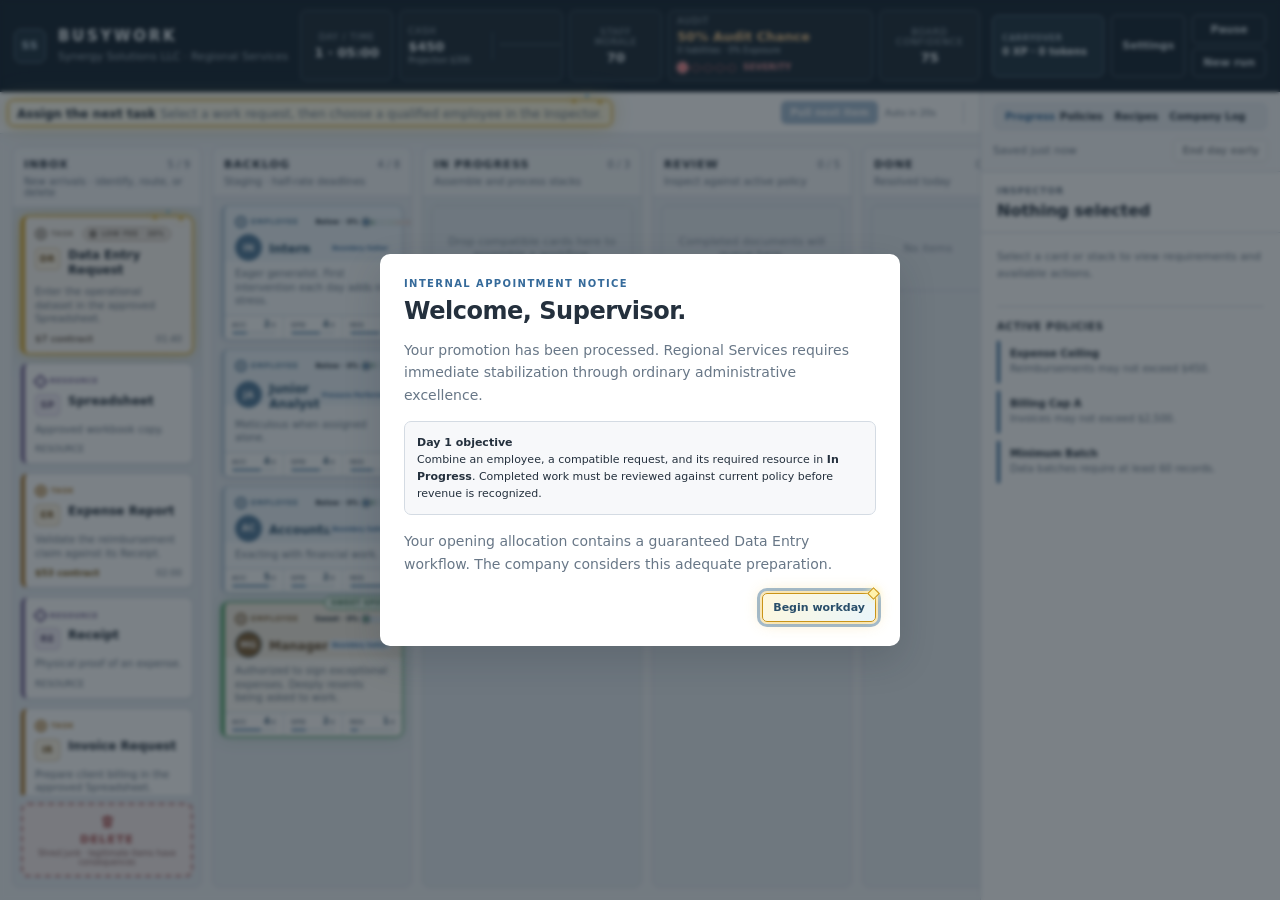
==== index.html @ 11a3b59a "Refine progression UI and runtime interactions" ====
<!doctype html>
<html lang="en">
<head>
  <meta charset="utf-8">
  <meta name="viewport" content="width=device-width, initial-scale=1">
  <meta name="theme-color" content="#eef1f4">
  <link rel="icon" href="data:,">
  <title>BUSYWORK — Operations Board</title>
  <!-- BUSYWORK schema v2 · distractions and progression · open directly, run BusyworkTests.runAll() -->
  <style>
    /* 01 TOKENS AND RESET */
    :root {
      --bg: #eef1f4;
      --surface: #ffffff;
      --surface-subtle: #f7f8fa;
      --surface-strong: #e8edf2;
      --border: #d4dbe3;
      --border-strong: #b8c3ce;
      --text: #24303d;
      --muted: #687787;
      --faint: #8996a3;
      --accent: #356a9a;
      --accent-soft: #e8f0f7;
      --success: #3f7d5a;
      --success-soft: #e9f3ed;
      --warning: #9b671f;
      --warning-soft: #faf1e2;
      --danger: #a94747;
      --danger-soft: #f8eaea;
      --purple: #735b8f;
      --shadow: 0 2px 10px rgb(25 39 52 / 8%);
      --shadow-raised: 0 14px 36px rgb(25 39 52 / 18%);
      --radius: 8px;
      --radius-sm: 5px;
      --header-h: 92px;
      color-scheme: light;
      font-family: Inter, ui-sans-serif, system-ui, -apple-system, BlinkMacSystemFont, "Segoe UI", sans-serif;
    }
    * { box-sizing: border-box; }
    html, body { height: 100%; }
    body { margin: 0; background: var(--bg); color: var(--text); font-size: 14px; overflow: hidden; }
    button, select { font: inherit; }
    button { color: inherit; }
    button:focus-visible, [tabindex]:focus-visible { outline: 3px solid color-mix(in srgb, var(--accent) 45%, transparent); outline-offset: 2px; }
    .sr-only { position: absolute; width: 1px; height: 1px; margin: -1px; overflow: hidden; clip: rect(0 0 0 0); white-space: nowrap; }

    /* 02 LAYOUT */
    .app { height: 100%; display: grid; grid-template-rows: auto 1fr; }
    .topbar { min-height: var(--header-h); background: #182633; color: #edf3f7; display: grid; grid-template-columns: minmax(170px, 1fr) minmax(610px, 680px) auto; align-items: center; gap: 12px; padding: 7px 14px; border-bottom: 1px solid #0d1922; }
    .brand { display: flex; align-items: center; gap: 12px; min-width: 0; }
    .brand-mark { width: 34px; height: 34px; border: 1px solid #587083; border-radius: 7px; display: grid; place-items: center; font-size: 11px; font-weight: 800; letter-spacing: .08em; color: #bcd1e1; background: #223543; }
    .brand h1 { font-size: 15px; letter-spacing: .18em; margin: 0; line-height: 1; }
    .brand p { margin: 6px 0 0; color: #9fb0bd; font-size: 11px; white-space: nowrap; overflow: hidden; text-overflow: ellipsis; }
    .meters { width: 100%; display: grid; grid-template-columns: .78fr 1.38fr .78fr 1.72fr .85fr; align-items: stretch; gap: 6px; }
    .meter { position: relative; min-width: 0; min-height: 62px; box-sizing: border-box; display: flex; flex-direction: column; justify-content: center; padding: 5px 8px; border: 1px solid #405361; border-radius: 6px; background: rgb(255 255 255 / 3%); }
    .meter:nth-child(1), .meter:nth-child(3), .meter:nth-child(5) { align-items: center; text-align: center; }
    .meter.cash-meter { display: grid; grid-template-columns: minmax(0,1fr) 62px; gap: 7px; align-items: center; }
    .meter.audit-meter { align-items: stretch; text-align: left; }
    .meter-label { display: block; color: #9fb0bd; font-size: 9px; letter-spacing: .09em; text-transform: uppercase; }
    .meter-value { display: block; margin-top: 3px; font-size: 13px; font-weight: 700; font-variant-numeric: tabular-nums; }
    .meter-value.risk { color: #f0c58c; }
    .meter-detail { display: block; margin-top: 2px; color: #b8c7d2; font-size: 8px; white-space: nowrap; }
    .cash-meter svg { width: 62px; height: 25px; }
    .cash-meter svg path { fill: none; vector-effect: non-scaling-stroke; }
    .cash-meter svg .prior { stroke: #718695; stroke-width: 1; stroke-dasharray: 3 2; }
    .cash-meter svg .projected { stroke: #74b493; stroke-width: 1.75; }
    .cash-graph-button { border: 0; border-left: 1px solid #405361; background: transparent; padding: 0 0 0 7px; color: inherit; cursor: pointer; }
    .audit-rail { display: flex; align-items: center; gap: 7px; margin-top: 5px; }
    .audit-rail-pips { position: relative; display: inline-flex; align-items: center; gap: 4px; padding: 2px 0; }
    .audit-rail-pips::before { content: ""; position: absolute; left: 4px; right: 4px; top: 50%; height: 1px; background: #7e4147; transform: translateY(-50%); }
    .audit-rail-label { color: var(--danger); font-size: 8px; font-weight: 750; letter-spacing: .08em; line-height: 1; text-transform: uppercase; white-space: nowrap; }
    .topbar .audit-rail-label { color: #ed989d; }
    .audit-pip { position: relative; z-index: 1; width: 8px; height: 8px; border: 1px solid #a36369; border-radius: 50%; background: var(--surface); }
    .topbar .audit-pip { background: #182633; }
    .audit-pip.reached { background: #a9474f; border-color: #df737a; }
    .audit-pip.current { width: 11px; height: 11px; background: #ed858b; border-color: #ffc0c3; box-shadow: 0 0 0 2px rgb(237 133 139 / 20%); }
    .audit-pip::after { content: attr(data-tip); display: none; position: absolute; z-index: 50; left: 50%; top: calc(100% + 8px); width: max-content; max-width: 250px; transform: translateX(-50%); padding: 6px 8px; border-radius: 5px; background: #101b24; color: #edf3f7; font-size: 9px; line-height: 1.35; box-shadow: var(--shadow-raised); }
    .audit-pip:hover::after, .audit-pip:focus-visible::after { display: block; }
    .header-actions { display: flex; align-items: stretch; gap: 7px; }
    .header-action-stack { display: grid; gap: 4px; }
    .header-action-stack .btn { width: 100%; }
    .carryover-wallet { min-width: 112px; display: grid; align-content: center; gap: 3px; border: 1px solid #536b7d; border-radius: 6px; background: #223543; padding: 6px 9px; color: #edf3f7; text-align: left; cursor: pointer; }
    .carryover-wallet:hover { border-color: #8db3ce; background: #294153; }
    .carryover-wallet small { color: #9fb0bd; font-size: 8px; font-weight: 800; letter-spacing: .09em; text-transform: uppercase; }
    .carryover-wallet strong { font-size: 10px; font-variant-numeric: tabular-nums; white-space: nowrap; }
    .workspace { min-height: 0; display: grid; grid-template-columns: minmax(0, 1fr) 300px; }
    .board-wrap { min-width: 0; min-height: 0; display: grid; grid-template-rows: auto 1fr; }
    .noticebar { min-height: 40px; padding: 9px 16px; display: flex; align-items: center; justify-content: space-between; gap: 15px; border-bottom: 1px solid var(--border); background: var(--surface); }
    .notice-copy { position: relative; min-width: 0; border: 1px solid transparent; border-radius: 6px; padding: 4px 8px; margin: -4px -8px; }
    .notice-copy.first-workflow-cue { background: linear-gradient(135deg,#fffdf1,#fff8dc); }
    .noticebar strong { font-size: 12px; }
    .noticebar span { color: var(--muted); font-size: 12px; }
    .notice-actions { display: flex; align-items: center; gap: 12px; }
    .arrival-control { display: flex; align-items: center; gap: 7px; padding-right: 12px; border-right: 1px solid var(--border); }
    .arrival-control .btn { white-space: nowrap; }
    .arrival-control span { min-width: 66px; font-size: 9px; font-variant-numeric: tabular-nums; }
    .board { min-height: 0; display: grid; grid-template-columns: minmax(190px,1.05fr) minmax(200px,1.1fr) minmax(220px,1.22fr) minmax(200px,1.1fr) minmax(132px,.56fr); gap: 10px; padding: 12px; overflow-x: auto; overflow-y: hidden; }
    .column { min-width: 180px; min-height: 0; background: #e5eaf0; border: 1px solid var(--border); border-radius: var(--radius); display: grid; grid-template-rows: auto 1fr; overflow: hidden; }
    .column.active-col { background: #e2e9ef; }
    .column-done { min-width: 132px; }
    .column-done .card { padding: 7px; border-left-width: 3px; }
    .column-done .card-desc, .column-done .card-kind-label, .column-done .card-meta { display: none; }
    .column-done .card-top { gap: 5px; }
    .column-done .card-code { width: 22px; height: 22px; font-size: 8px; }
    .column.needs-attention { border-color: #c48a32; box-shadow: inset 0 0 0 1px #c48a32, 0 0 0 3px rgb(196 138 50 / 10%); }
    .column.needs-attention .column-head { background: #fff7e9; }
    .attention-label { display: inline-block; margin-top: 6px; color: var(--warning); font-size: 8px; font-weight: 800; letter-spacing: .08em; text-transform: uppercase; }
    .column-head { padding: 11px 11px 9px; border-bottom: 1px solid var(--border); background: rgb(255 255 255 / 55%); position: sticky; top: 0; z-index: 2; }
    .column-title { display: flex; justify-content: space-between; align-items: baseline; }
    .column-title h2 { font-size: 11px; letter-spacing: .1em; text-transform: uppercase; margin: 0; }
    .count { color: var(--muted); font-size: 10px; font-variant-numeric: tabular-nums; }
    .column-sub { margin-top: 5px; color: var(--muted); font-size: 10px; }
    .column-body { min-height: 0; padding: 8px; overflow-y: auto; scrollbar-width: thin; position: relative; }
    .column-body.drop-valid { background: color-mix(in srgb, var(--accent-soft) 75%, transparent); box-shadow: inset 0 0 0 2px var(--accent); }
    .column-body.drop-invalid { background: color-mix(in srgb, var(--danger-soft) 75%, transparent); box-shadow: inset 0 0 0 2px var(--danger); }
    .column-body:is(.drop-valid,.drop-invalid)::after { content: attr(data-drop-hint); position: sticky; z-index: 20; bottom: 4px; display: block; margin: 4px; padding: 6px 8px; border-radius: 5px; background: #182633; color: #edf3f7; font-size: 9px; text-align: center; pointer-events: none; }
    .column-body.drop-invalid::after { background: #7d2831; }
    .empty { min-height: 86px; border: 1px dashed #bdc7d1; border-radius: 6px; display: grid; place-items: center; text-align: center; color: var(--faint); font-size: 11px; padding: 12px; }
    .inspector { min-height: 0; border-left: 1px solid var(--border); background: var(--surface); display: grid; grid-template-rows: auto auto 1fr; }
    .inspector-tools { padding: 10px 12px 9px; border-bottom: 1px solid var(--border); background: var(--surface-subtle); display: grid; gap: 8px; }
    .inspector-nav, .inspector-actions { display: flex; align-items: center; gap: 5px; }
    .inspector-nav { display: grid; grid-template-columns: repeat(5,minmax(0,1fr)); padding: 3px; border-radius: 7px; background: var(--surface-strong); }
    .inspector-nav .btn { min-width: 0; padding-inline: 2px; border-color: transparent; background: transparent; box-shadow: none; font-size: 9px; white-space: nowrap; }
    .inspector-nav .btn.is-active { background: var(--surface); border-color: var(--border); color: var(--accent); }
    .inspector-actions { justify-content: space-between; }
    .inspector-head { padding: 14px 16px 12px; border-bottom: 1px solid var(--border); }
    .eyebrow { color: var(--muted); font-size: 9px; letter-spacing: .12em; text-transform: uppercase; font-weight: 700; }
    .inspector-head h2 { font-size: 16px; margin: 5px 0 0; }
    .inspector-body { padding: 15px 16px 30px; overflow-y: auto; }
    .save-state { color: var(--muted); font-size: 11px; }

    /* 03 COMPONENTS */
    .btn { border: 1px solid var(--border-strong); border-radius: var(--radius-sm); background: var(--surface); padding: 7px 10px; font-size: 11px; font-weight: 650; cursor: pointer; box-shadow: 0 1px 1px rgb(25 39 52 / 4%); }
    .btn:hover { border-color: #8da0b0; background: var(--surface-subtle); }
    .btn.primary { background: var(--accent); border-color: var(--accent); color: white; }
    .btn.primary:hover { background: #2d5d88; }
    .btn.danger { color: var(--danger); }
    .btn.ghost { background: transparent; color: #d5e0e8; border-color: #4c6070; }
    .btn.small { padding: 5px 8px; font-size: 10px; }
    .btn:disabled { opacity: .45; cursor: not-allowed; }
    .stack { position: relative; margin-bottom: 9px; padding-bottom: calc(var(--depth, 0) * 4px); }
    .stack::before, .stack::after { content: ""; display: none; position: absolute; inset: 4px 3px 0; border-radius: 7px; background: #f8fafb; border: 1px solid var(--border); }
    .stack.has-depth::before { display: block; transform: translateY(4px); }
    .stack.has-depth::after { display: block; transform: translateY(8px); z-index: -1; }
    .stack.folder-pile { margin-bottom: 9px; padding-bottom: 8px; }
    .stack.folder-pile::before, .stack.folder-pile::after { display: block; inset: 5px 4px 3px; border-width: 1px 1px 3px; box-shadow: 0 3px 7px rgb(25 39 52 / 9%); }
    .stack.folder-pile::before { transform: translate(2px,4px); }
    .stack.folder-pile::after { transform: translate(4px,8px); }
    .folder-pile > .card { min-height: 0; border-bottom-width: 3px; padding: 7px 9px 6px; box-shadow: 0 5px 12px rgb(25 39 52 / 16%), 0 1px 2px rgb(25 39 52 / 18%); }
    .folder-pile > .card:hover { box-shadow: 0 7px 15px rgb(25 39 52 / 19%), 0 2px 3px rgb(25 39 52 / 18%); }
    .folder-pile > .card .card-kind-label { margin-bottom: 4px; font-size: 7px; }
    .folder-pile > .card .card-top { min-height: 24px; }
    .folder-pile > .card .card-code { width: 23px; height: 23px; font-size: 7px; }
    .folder-pile > .card .card-title { font-size: 11px; white-space: nowrap; overflow: hidden; text-overflow: ellipsis; }
    .folder-pile > .card .card-desc, .folder-pile.pile-resource > .card .card-meta { display: none; }
    .folder-pile.pile-task > .card .card-meta { margin-top: 5px; padding-top: 4px; font-size: 8px; }
    .folder-pile .stack-pips { position: static; z-index: 4; flex: 0 0 auto; display: flex; flex-wrap: nowrap; justify-content: flex-end; gap: 0; margin: 0 0 0 auto; padding: 0; border: 0; pointer-events: none; }
    .folder-pile .stack-pip { grid-template-columns: 1fr; width: 22px; height: 21px; border-top-width: 2px; border-radius: 5px; padding: 3px 3px 2px; box-shadow: 0 3px 6px rgb(25 39 52 / 17%); font-size: 6px; pointer-events: auto; }
    .folder-pile .stack-pip + .stack-pip { margin-left: -7px; }
    .folder-pile .stack-pip:hover, .folder-pile .stack-pip:focus-visible { transform: translateY(-3px); }
    .folder-pile .stack-pip-type { display: none; }
    .folder-pile .stack-pip-timer { height: 1px; }
    .folder-pile .stack-pip-status { right: -4px; top: -6px; font-size: 6px; line-height: 9px; }
    .stack-pips { display: flex; flex-wrap: wrap; gap: 6px; margin-top: 8px; padding-top: 8px; border-top: 1px solid var(--border); }
    .stack-pip { --pip-accent: var(--border-strong); position: relative; display: grid; grid-template-columns: 11px 1fr; align-items: center; gap: 4px; width: 51px; height: 30px; overflow: visible; border: 1px solid var(--border); border-top: 3px solid var(--pip-accent); border-radius: 5px; background: linear-gradient(180deg,color-mix(in srgb,var(--pip-accent) 8%,white) 0 9px,var(--surface) 9px 100%); color: var(--text); padding: 5px 5px 3px; box-shadow: 0 2px 4px rgb(25 39 52 / 13%); font-size: 8px; font-weight: 850; cursor: grab; touch-action: none; transition: transform .12s ease, box-shadow .12s ease; }
    .stack-pip:hover, .stack-pip:focus-visible { z-index: 4; transform: translateY(-2px); box-shadow: 0 5px 9px rgb(25 39 52 / 18%); }
    .stack-pip-type { width: 8px; height: 8px; border: 1.5px solid var(--pip-accent); border-radius: 2px; background: color-mix(in srgb, var(--pip-accent) 14%, white); }
    .stack-pip-code { min-width: 0; overflow: hidden; text-align: center; text-overflow: clip; white-space: nowrap; letter-spacing: .06em; }
    .stack-pip.kind-task { --pip-accent: #ac792e; border-color: #d5c09e; background: #fffdf8; color: #73511f; }
    .stack-pip.kind-task .stack-pip-type { border-radius: 50%; }
    .stack-pip.kind-resource { --pip-accent: #7b6a98; border-color: #c8bdd6; background: #fbf9fd; color: #594b70; }
    .stack-pip.kind-resource .stack-pip-type { transform: rotate(45deg); }
    .stack-pip.kind-document { --pip-accent: #4b8361; border-color: #b6d0c0; background: #f6fbf8; color: #356348; }
    .stack-pip.kind-document .stack-pip-type { border-radius: 0; }
    .stack-pip.kind-employee { --pip-accent: #547c9c; grid-template-columns: 1fr; border-color: #b8cad9; background: linear-gradient(to bottom, #eaf2f8 0 48%, #f8fbfd 48% 100%); color: #294e6a; }
    .stack-pip.kind-employee .stack-pip-type { display: none; }
    .stack-pip.kind-employee .stack-pip-code { display: grid; place-items: center; justify-self: center; width: 17px; height: 17px; border-radius: 50%; background: #547c9c; color: white; font-size: 6px; letter-spacing: 0; }
    .stack-pip.kind-employee.role-manager { --pip-accent: #806138; border-color: #cdbd9e; background: linear-gradient(to bottom, #f2ebdf 0 48%, #fcfaf5 48% 100%); color: #624a2d; }
    .stack-pip.kind-employee.role-manager .stack-pip-code { background: #806138; }
    .stack-pip.is-junk { color: var(--danger); border-style: dashed; box-shadow: inset 3px 0 0 rgb(205 61 79 / 35%), inset -3px 0 0 rgb(46 125 174 / 35%); }
    .stack-pip.is-juiced { --pip-accent: #6e4aa5; border-color: #aa8dce; background: linear-gradient(135deg,#fff 0%,#f2eaff 58%,#edf8ff 100%); }
    .stack-pip-status { position: absolute; z-index: 2; right: -5px; top: -7px; min-width: 11px; border: 1px solid #d1a646; border-radius: 999px; background: #fff8d9; color: #8a5b00; padding: 0 2px; font-size: 8px; line-height: 11px; text-align: center; }
    .stack-pip.is-windfall { box-shadow: 0 0 0 1px rgb(215 162 58 / 30%), 0 2px 5px rgb(151 99 10 / 18%); }
    .stack-pip.is-premium { box-shadow: inset 0 2px 0 #d7a23a, 0 1px 2px rgb(25 39 52 / 10%); }
    .stack-pip.is-low { opacity: .58; }
    .stack-pip.is-urgent { border-color: var(--danger); box-shadow: 0 0 0 2px rgb(169 47 55 / 12%); }
    .stack-pip.is-warn { border-color: var(--warning); }
    .stack-pip.is-stressed { background: color-mix(in srgb, var(--danger) 12%, var(--surface)); }
    .stack-pip-timer { position: absolute; left: 2px; bottom: 1px; width: calc((100% - 4px) * var(--pip-timer, 1)); height: 2px; border-radius: 2px; background: var(--pip-accent); pointer-events: none; }
    .stack-pip.is-warn .stack-pip-timer { background: var(--warning); }
    .stack-pip.is-urgent .stack-pip-timer { background: var(--danger); }
    .stack-pip::after { content: attr(data-tip); display: none; position: absolute; z-index: 30; left: 50%; bottom: calc(100% + 6px); width: max-content; max-width: 150px; transform: translateX(-50%); padding: 5px 7px; border-radius: 4px; background: #182633; color: #edf3f7; font-size: 8px; font-weight: 600; line-height: 1.25; pointer-events: none; box-shadow: var(--shadow); }
    .stack-pip:hover::after, .stack-pip:focus-visible::after { display: block; }
    .card { position: relative; z-index: 1; background: var(--surface); border: 1px solid var(--border); border-left: 4px solid var(--kind-color, var(--accent)); border-radius: 7px; box-shadow: 0 1px 3px rgb(25 39 52 / 7%); padding: 10px 10px 9px; cursor: grab; user-select: none; touch-action: none; transition: box-shadow .14s ease, transform .14s ease, border-color .14s ease; }
    .card:hover { border-color: #abb8c4; box-shadow: 0 4px 10px rgb(25 39 52 / 10%); }
    .card.selected { z-index: 8; border-color: #111820 !important; outline: 3px dashed #111820; outline-offset: 3px; box-shadow: 0 0 0 7px rgb(255 255 255 / 88%), 0 9px 20px rgb(17 24 32 / 24%) !important; transform: translateY(-1px); }
    .card.locked { cursor: default; }
    .card.kind-employee { --kind-color: #547c9c; background: linear-gradient(to bottom, #eaf2f8 0 55px, #f8fbfd 55px 100%); border-color: #b8cad9; box-shadow: 0 2px 5px rgb(48 82 107 / 10%); }
    .card.kind-employee .card-code { width: 27px; height: 27px; border-color: #547c9c; border-radius: 50%; background: #547c9c; color: #fff; letter-spacing: 0; }
    .card.kind-employee .card-title { color: #294e6a; padding-top: 4px; }
    .card.kind-employee .card-meta { display: block; padding-top: 7px; border-top: 1px solid #d6e2eb; color: #48677f; }
    .card.kind-employee.role-manager { --kind-color: #806138; background: linear-gradient(to bottom, #f2ebdf 0 55px, #fcfaf5 55px 100%); border-color: #cdbd9e; }
    .card.kind-employee.role-manager .card-code { background: #806138; }
    .card.kind-employee.role-manager .card-title { color: #624a2d; }
    .card.kind-employee.state-strained { border-color: #c99a54; background: linear-gradient(to bottom, #f6eddd 0 55px, #fffaf2 55px 100%); }
    .card.kind-employee.state-fractured { border-color: #bd6662; background: linear-gradient(to bottom, #f3dfde 0 55px, #fff6f5 55px 100%); box-shadow: 0 0 0 2px rgb(169 71 71 / 10%); }
    .card.kind-employee.state-on-leave { filter: grayscale(.6); opacity: .72; cursor: not-allowed; }
    .crew-readout { display: flex; flex-wrap: wrap; gap: 4px; margin-top: 6px; }
    .crew-tag { border-radius: 999px; background: var(--accent-soft); color: var(--accent); padding: 2px 5px; font-size: 7px; font-weight: 750; }
    .crew-tag.warning { background: var(--warning-soft); color: var(--warning); }
    .crew-tag.danger { background: var(--danger-soft); color: var(--danger); }
    .crew-tag.positive { background: var(--success-soft); color: var(--success); }
    .employee-card-head { display: flex; align-items: center; justify-content: space-between; gap: 7px; margin-bottom: 6px; }
    .employee-card-head .card-kind-label { flex: 0 0 auto; margin: 0; }
    .employee-compact .card-top { align-items: center; gap: 7px; }
    .employee-compact .card-title { flex: 1 1 auto; min-width: 42px; padding-top: 0; }
    .employee-compact .card-top > .crew-readout { flex: 0 1 auto; justify-content: flex-end; margin: 0 0 0 auto; }
    .employee-compact .crew-tag { padding: 2px 4px; font-size: 6px; white-space: nowrap; }
    .employee-compact .card-desc { margin-top: 6px; }
    .worker-load-compact { min-width: 112px; display: grid; grid-template-columns: minmax(0,auto) 54px; align-items: center; gap: 5px; color: #48677f; }
    .worker-load-compact > span { overflow: hidden; color: var(--text); font-size: 7px; font-weight: 750; text-align: right; text-overflow: ellipsis; white-space: nowrap; }
    .worker-load-compact .worker-load-track { height: 5px; }
    .worker-load-compact .worker-load-marker { width: 7px; height: 7px; border-width: 1px; }
    .card.kind-task { --kind-color: #ac792e; }
    .card.kind-task .card-code { border-color: #d5c09e; background: #fff7e8; color: #73511f; }
    .card.kind-task.payout-windfall { --kind-color: #bd7b0b; border-color: #d7a23a; background: linear-gradient(135deg, #fffdf5 0%, #fff4ce 48%, #fffaf0 100%); box-shadow: 0 0 0 1px rgb(215 162 58 / 28%), 0 4px 12px rgb(151 99 10 / 16%); }
    .card.kind-task.payout-windfall:hover { border-color: #bd7b0b; box-shadow: 0 0 0 2px rgb(215 162 58 / 24%), 0 6px 16px rgb(151 99 10 / 20%); }
    .card.kind-task.payout-low { --kind-color: #8c8175; border-color: #c9beb2; background: #fbf8f4; }
    .card.task-juiced { border: 2px solid #75529e; border-left: 7px double #ac792e; background: linear-gradient(135deg,transparent 0 68%,rgb(104 69 151 / 10%) 68% 74%,transparent 74%),linear-gradient(155deg,#fff 0%,#f3e9ff 48%,#e7f6ff 100%); box-shadow: inset 0 0 0 2px rgb(255 255 255 / 78%),0 0 0 2px rgb(110 74 165 / 18%),0 7px 17px rgb(84 57 126 / 22%); }
    .card.task-juiced:hover { border-color: #5f388c; border-left-color: #ac792e; box-shadow: inset 0 0 0 2px rgb(255 255 255 / 82%),0 0 0 3px rgb(110 74 165 / 20%),0 10px 22px rgb(84 57 126 / 26%); }
    .card.hire-juiced { border: 2px solid #75529e; border-left: 7px double #547c9c; background: linear-gradient(135deg,transparent 0 68%,rgb(104 69 151 / 9%) 68% 74%,transparent 74%),linear-gradient(to bottom,#e8f1fb 0 55px,#f5f0ff 55px 100%); box-shadow: inset 0 0 0 2px rgb(255 255 255 / 75%),0 0 0 2px rgb(110 74 165 / 15%),0 6px 15px rgb(84 57 126 / 18%); }
    .card.hire-juiced:hover { border-color: #5f388c; border-left-color: #547c9c; box-shadow: inset 0 0 0 2px rgb(255 255 255 / 80%),0 0 0 3px rgb(110 74 165 / 18%),0 9px 20px rgb(84 57 126 / 22%); }
    .card.hire-juiced.role-manager { border-left-color: #806138; background: linear-gradient(135deg,transparent 0 68%,rgb(104 69 151 / 9%) 68% 74%,transparent 74%),linear-gradient(to bottom,#f2ebdf 0 55px,#f5f0ff 55px 100%); }
    .card.hire-juiced.role-manager:hover { border-left-color: #806138; }
    .hire-card-grid { display: grid; grid-template-columns: repeat(auto-fit,minmax(96px,1fr)); gap: 8px; }
    .hire-choice-card { width: 100%; min-width: 0; min-height: 174px; overflow: hidden; color: var(--text); font: inherit; text-align: left; cursor: pointer; touch-action: auto; }
    .hire-choice-card .employee-card-head { min-width: 0; min-height: 22px; overflow: hidden; }
    .hire-choice-card .card-kind-label { min-width: 0; font-size: 6px; white-space: nowrap; }
    .hire-choice-card .payout-badge { margin-left: 0; }
    .hire-choice-card .card-top { align-items: center; }
    .hire-choice-card .card-title { font-size: 10px; line-height: 1.15; }
    .hire-choice-card .card-desc { min-height: 32px; font-size: 8px; line-height: 1.35; }
    .hire-choice-stats { display: grid; gap: 3px; margin: 7px 0; border-top: 1px solid #d8d1e6; border-bottom: 1px solid #d8d1e6; padding: 6px 0; }
    .hire-choice-stat { display: flex; align-items: center; justify-content: space-between; gap: 5px; color: #4d5e6b; font-size: 7px; font-weight: 750; }
    .hire-choice-stat strong { color: #694a91; font-size: 8px; letter-spacing: .5px; }
    .card.kind-employee.hire-choice-card .card-meta { display: flex; align-items: end; justify-content: space-between; gap: 5px; color: #5d4a73; font-size: 7px; }
    .hire-choice-card .card-meta span { min-width: 0; }
    .hire-choice-card .card-meta strong { flex: 0 0 auto; color: #513777; font-size: 8px; text-align: right; }
    .hire-choice-card:focus-visible { outline: 3px solid #2b6999; outline-offset: 3px; }
    .hire-choice-card:disabled { filter: grayscale(.72); opacity: .55; cursor: not-allowed; box-shadow: none; }
    .hire-choice-card:disabled:hover { border-color: #75529e; border-left-color: #547c9c; transform: none; box-shadow: none; }
    .hire-choice-card.role-manager:disabled:hover { border-left-color: #806138; }
    .card.kind-resource { --kind-color: #7b6a98; }
    .card.kind-resource .card-code { border-color: #c8bdd6; background: #f5f1f9; color: #594b70; }
    .card.kind-document { --kind-color: #4b8361; }
    .card.kind-document .card-code { border-color: #b6d0c0; background: #edf7f1; color: #356348; }
    .card.junk-glitch-chroma:not(.workflow-card)::before { content: ''; position: absolute; z-index: 2; left: 3px; right: 2px; top: 22%; height: 3px; background: linear-gradient(90deg, transparent 0 5%, rgb(46 125 174 / 48%) 5% 39%, transparent 39% 45%, rgb(205 61 79 / 44%) 45% 91%, transparent 91%); opacity: .9; transform: translateX(2px); pointer-events: none; animation: junk-scanline 2.4s steps(1,end) infinite; }
    .junk-glitch-chroma .card-title, .junk-glitch-chroma .card-code, .workflow-card.junk-glitch-chroma .workflow-task strong { text-shadow: -1.2px 0 rgb(32 125 181 / 68%), 1.2px 0 rgb(205 54 72 / 62%); }
    .card.junk-glitch-offset:not(.workflow-card)::after { content: ''; position: absolute; z-index: 2; top: 9px; right: -2px; width: 7px; height: 38px; background: repeating-linear-gradient(to bottom, rgb(105 88 136 / 78%) 0 3px, transparent 3px 6px); clip-path: polygon(30% 0,100% 0,100% 100%,0 100%,0 65%,45% 65%,45% 35%,15% 35%); pointer-events: none; animation: junk-edge-tear 2.8s steps(1,end) infinite; }
    .junk-glitch-offset:not(.workflow-card) .card-top { transform: translateX(1px) skewX(-.35deg); }
    .junk-glitch-offset .card-code { outline: 1px solid rgb(172 121 46 / 38%); transform: translate(1px,1px) rotate(-1.2deg); }
    .workflow-card.junk-glitch-offset .workflow-task { transform: translateX(1px) skewX(-.35deg); }
    .card:is(.junk-glitch-chroma,.junk-glitch-offset):not(.workflow-card) :is(.card-kind-label,.card-top,.card-desc,.card-meta), .workflow-card:is(.junk-glitch-chroma,.junk-glitch-offset) :is(.workflow-assignment,.crew-readout,.workflow-task,.blocked-note) { animation: junk-part-wiggle 4.6s steps(1,end) var(--junk-delay,0s) infinite; will-change: translate,rotate,filter; }
    .card:is(.junk-glitch-chroma,.junk-glitch-offset) .card-kind-label, .workflow-card:is(.junk-glitch-chroma,.junk-glitch-offset) .workflow-assignment { --junk-delay: 0s; }
    .card:is(.junk-glitch-chroma,.junk-glitch-offset) .card-top, .workflow-card:is(.junk-glitch-chroma,.junk-glitch-offset) .crew-readout { --junk-delay: -1.15s; }
    .card:is(.junk-glitch-chroma,.junk-glitch-offset) .card-desc, .workflow-card:is(.junk-glitch-chroma,.junk-glitch-offset) .workflow-task { --junk-delay: -2.3s; }
    .card:is(.junk-glitch-chroma,.junk-glitch-offset) .card-meta, .workflow-card:is(.junk-glitch-chroma,.junk-glitch-offset) .blocked-note { --junk-delay: -3.45s; }
    @keyframes junk-part-wiggle { 0%,24%,100% { translate: 0 0; rotate: 0deg; filter: none; } 4% { translate: 2.5px -1px; rotate: .45deg; filter: contrast(1.14); } 8% { translate: -2px 1px; rotate: -.35deg; } 12% { translate: 1.5px -.5px; rotate: .25deg; filter: saturate(1.22); } 16% { translate: -1px .5px; rotate: -.18deg; } 20% { translate: .5px 0; rotate: .08deg; filter: none; } }
    @keyframes junk-scanline { 0%,100% { top: 20%; translate: 0 0; } 38% { top: 50%; translate: -2px 0; } 72% { top: 74%; translate: 2px 0; } }
    @keyframes junk-edge-tear { 0%,100% { translate: 0 0; scale: 1 1; } 35% { translate: -2px 12px; scale: 1.2 .72; } 68% { translate: 1px 37px; scale: .85 1.12; } }
    .first-workflow-cue { isolation: isolate; border-color: #d5a62e !important; box-shadow: 0 0 0 2px rgb(239 194 72 / 30%), 0 0 18px rgb(239 194 72 / 42%), 0 0 32px rgb(79 154 190 / 16%) !important; animation: first-workflow-aura 1.6s ease-in-out infinite; }
    .first-workflow-cue::before { content: ''; position: absolute; z-index: 4; top: -7px; right: 7px; width: 34px; height: 12px; border: 0; background: radial-gradient(circle at 4px 7px,#c99111 0 1.5px,#fff2ac 1.7px 2.3px,transparent 2.6px),radial-gradient(circle at 17px 2px,#6aa8c5 0 1.5px,#e9f5fb 1.7px 2.3px,transparent 2.6px),radial-gradient(circle at 30px 8px,#c99111 0 1.5px,#fff2ac 1.7px 2.3px,transparent 2.6px); filter: drop-shadow(0 0 4px rgb(239 194 72 / 80%)); pointer-events: none; animation: first-workflow-sparkles 1.3s ease-in-out infinite; }
    .column.first-workflow-cue { position: relative; }
    .btn.first-workflow-action { position: relative; z-index: 1; border-color: #c99418; background: linear-gradient(135deg, #fff8dc, #e9f5fb); color: #294e6a; box-shadow: 0 0 0 2px rgb(239 194 72 / 28%), 0 0 16px rgb(239 194 72 / 45%); animation: first-workflow-aura 1.6s ease-in-out infinite; }
    .btn.first-workflow-action::after { content: ''; position: absolute; top: -5px; right: -3px; width: 7px; height: 7px; border: 1px solid #c99111; background: #fff2ac; box-shadow: 0 0 7px #fff2ac; rotate: 45deg; pointer-events: none; animation: first-workflow-sparkles 1.3s ease-in-out infinite; }
    @keyframes first-workflow-aura { 0%,100% { filter: brightness(1); } 50% { filter: brightness(1.035); box-shadow: 0 0 0 3px rgb(239 194 72 / 24%), 0 0 24px rgb(239 194 72 / 52%), 0 0 38px rgb(79 154 190 / 22%); } }
    @keyframes first-workflow-sparkles { 0%,100% { opacity: .55; translate: 0 1px; scale: .9; } 50% { opacity: 1; translate: 0 -1px; scale: 1.08; } }
    .card-top { display: flex; align-items: start; gap: 8px; }
    .card-code { flex: 0 0 auto; min-width: 25px; height: 22px; border: 1px solid var(--border); border-radius: 4px; background: var(--surface-strong); color: var(--muted); font-size: 9px; font-weight: 800; letter-spacing: .05em; display: grid; place-items: center; }
    .card-title { min-width: 0; flex: 1; font-size: 12px; font-weight: 720; line-height: 1.25; }
    .badge { flex: 0 0 auto; border-radius: 999px; padding: 2px 5px; background: var(--surface-strong); color: var(--muted); font-size: 8px; font-weight: 750; }
    .badge.warning { background: var(--warning-soft); color: var(--warning); }
    .badge.success { background: var(--success-soft); color: var(--success); }
    .payout-badge { display: inline-flex; align-items: center; gap: 4px; width: max-content; margin-left: 5px; border-radius: 999px; padding: 2px 5px; font-size: 7px; font-weight: 850; letter-spacing: .05em; line-height: 1; vertical-align: middle; }
    .payout-badge::before { content: ''; width: 6px; height: 6px; border: 1px solid currentColor; border-radius: 50%; background: currentColor; box-shadow: inset 0 0 0 1px rgb(255 255 255 / 70%); }
    .payout-badge.windfall { border: 1px solid #c88d1b; background: #fff1b8; color: #76500b; box-shadow: 0 0 7px rgb(200 141 27 / 24%); }
    .payout-badge.premium { border: 1px solid #6791ae; background: #e6f2fa; color: #315f80; }
    .payout-badge.low { border: 1px solid #b6a99d; background: #eee8e2; color: #685d53; }
    .payout-badge.juiced { border: 2px solid #6e4aa5; background: linear-gradient(90deg,#e8d8ff,#dff4ff); color: #4d237d; padding: 3px 6px; box-shadow: inset 0 0 0 1px rgb(255 255 255 / 70%),0 0 9px rgb(110 74 165 / 32%); }
    .payout-badge.juiced::before { content: '⚡'; display: grid; place-items: center; width: 13px; height: 13px; border: 0; border-radius: 3px; background: #6e4aa5; color: white; box-shadow: 0 0 0 2px rgb(110 74 165 / 14%); font-size: 8px; line-height: 1; }
    [data-modifier-tip] { cursor: help; }
    .modifier-tooltip { position: fixed; z-index: 2100; width: max-content; max-width: 230px; padding: 7px 9px; border: 1px solid #435565; border-radius: 5px; background: #101b24; color: #edf3f7; font-size: 9px; font-weight: 600; line-height: 1.4; pointer-events: none; box-shadow: 0 8px 20px rgb(8 18 26 / 28%); }
    .modifier-tooltip[hidden] { display: none; }
    .task-payout { color: #785514; font-weight: 800; }
    .payout-low .task-payout { color: #766b61; }
    .card-desc { margin: 7px 0 0; color: var(--muted); font-size: 10px; line-height: 1.35; }
    .card-meta { margin-top: 8px; display: flex; justify-content: space-between; align-items: center; gap: 8px; color: var(--muted); font-size: 9px; }
    .worker-load { width: 100%; color: #48677f; }
    .worker-load-head { margin-bottom: 5px; color: var(--text); font-size: 8px; font-weight: 750; text-align: center; }
    .worker-load-track { position: relative; height: 8px; border: 1px solid #b9cad6; border-radius: 999px; background: linear-gradient(90deg, #dcebf5, #eef3f0 42%, #e5f2e8 50%, #f5e7dd 62%, #f0d5ce); }
    .worker-load-comfort { position: absolute; top: -1px; bottom: -1px; left: var(--comfort-start); width: var(--comfort-width); border: 1px solid #75a487; border-radius: 999px; background: rgb(94 151 116 / 14%); }
    .worker-load-marker { position: absolute; top: 50%; left: var(--actual); width: 10px; height: 10px; border: 2px solid white; border-radius: 50%; background: var(--marker-color); box-shadow: 0 0 0 1px #536a7a; transform: translate(-50%, -50%); }
    .worker-load-scale { display: grid; grid-template-columns: 1fr auto 1fr; align-items: center; gap: 4px; margin-top: 4px; color: var(--muted); font-size: 7px; }
    .worker-load-scale span:last-child { text-align: right; }
    .worker-load-scale strong { color: #47775a; font-size: 7px; text-align: center; }
    .workflow-card > .worker-load { box-sizing: border-box; padding: 0 10px 8px; }
    .workflow-card > .crew-readout { padding: 0 10px 6px; }
    .deadline { font-variant-numeric: tabular-nums; }
    .deadline.soon { color: var(--danger); font-weight: 700; }
    .progress { height: 5px; margin-top: 9px; background: #e6ebef; border-radius: 10px; overflow: hidden; cursor: pointer; }
    .progress > i { display: block; height: 100%; width: var(--progress, 0%); background: var(--accent); transition: width .1s linear; }
    .job-note { margin-top: 5px; display: flex; justify-content: space-between; gap: 8px; color: var(--muted); font-size: 9px; }
    .blocked-note { margin-top: 8px; padding: 6px 7px; border-radius: 4px; background: var(--warning-soft); color: var(--warning); font-size: 9px; line-height: 1.35; }
    .blocked-note.idle-pressure-note { border-left: 3px solid var(--danger); background: var(--danger-soft); color: #8e3038; }
    .idle-pressure { color: var(--danger); font-weight: 800; }
    .coverage-note { padding: 7px 10px; border-top: 1px solid #e4c894; background: #fff5df; color: #85591d; font-size: 8px; font-weight: 700; line-height: 1.4; }
    .workflow-card { padding: 0; overflow: hidden; border-left: 1px solid #9eb5c7; cursor: pointer; background: #fff; }
    .workflow-assignment { display: grid; grid-template-columns: 31px minmax(0, 1fr) auto; gap: 8px; align-items: center; padding: 9px 10px; background: #eaf2f8; border-bottom: 1px solid #cbdbe7; }
    .workflow-assignment.workflow-employee-handle { width: 100%; border: 0; border-bottom: 1px solid #cbdbe7; color: inherit; font: inherit; text-align: left; cursor: grab; user-select: none; touch-action: none; }
    .workflow-assignment.workflow-employee-handle:hover { background: #dfeef8; }
    .workflow-assignment.workflow-employee-handle:active { cursor: grabbing; }
    .workflow-avatar { width: 31px; height: 31px; border-radius: 50%; display: grid; place-items: center; color: white; background: #496f8d; font-size: 9px; font-weight: 800; }
    .workflow-who small, .workflow-task small { display: block; color: #60778a; font-size: 7px; font-weight: 800; letter-spacing: .1em; text-transform: uppercase; }
    .workflow-who strong { display: block; margin-top: 2px; color: #294e6a; font-size: 11px; }
    .workflow-who em { display: block; margin-top: 2px; color: var(--muted); font-size: 8px; font-style: normal; }
    .fit-badge { color: var(--success); background: var(--success-soft); border-radius: 999px; padding: 3px 6px; font-size: 7px; font-weight: 800; letter-spacing: .05em; }
    .workflow-task { padding: 10px 10px 8px; }
    .workflow-task strong { display: block; margin-top: 3px; font-size: 12px; }
    .workflow-resources { display: flex; flex-wrap: wrap; gap: 4px; margin-top: 8px; }
    .resource-chip { border: 1px solid #d8cfe5; border-radius: 999px; background: #f5f1f9; color: #65547e; padding: 3px 6px; font-size: 8px; }
    .resource-chip.drag-source { display: inline-flex; align-items: center; gap: 4px; cursor: grab; user-select: none; touch-action: none; }
    .resource-chip.drag-source::after { content: '↗'; font-weight: 800; }
    .resource-chip.drag-source:hover { border-color: var(--purple); background: #eee7f5; }
    .resource-chip.drag-source.drag-ghost { width: auto; padding: 7px 9px; }
    .resource-chip.missing { border-style: dashed; border-color: #cf9d54; background: #fff8eb; color: #8a5c1d; }
    .resource-chip.resource-add-chip { font: inherit; font-size: 8px; font-weight: 780; cursor: pointer; }
    .resource-chip.resource-add-chip:hover, .resource-chip.resource-add-chip:focus-visible { border-style: solid; border-color: #a66d1e; background: #fff0cf; outline: none; box-shadow: 0 0 0 2px rgb(166 109 30 / 16%); }
    .workflow-start-button { margin-top: 7px; width: 100%; }
    .staged-inputs { margin-top: 7px; padding-top: 6px; border-top: 1px solid #d6e2eb; }
    .staged-inputs > span { display: block; margin-bottom: 4px; color: var(--muted); font-size: 7px; font-weight: 800; letter-spacing: .08em; text-transform: uppercase; }
    .staged-inputs .workflow-resources { margin-top: 0; }
    .workflow-impact { display: grid; grid-template-columns: repeat(3, 1fr); border-top: 1px solid var(--border); background: var(--surface-subtle); }
    .impact-stat { padding: 7px 5px; text-align: center; border-right: 1px solid var(--border); }
    .impact-stat:last-child { border-right: 0; }
    .impact-stat span { display: block; color: var(--muted); font-size: 7px; letter-spacing: .06em; text-transform: uppercase; }
    .impact-stat strong { display: block; margin-top: 2px; font-size: 10px; }
    .workflow-card .progress { height: 7px; margin: 0; border-radius: 0; }
    .workflow-card .job-note { padding: 6px 9px 8px; margin: 0; background: #f4f8fb; }
    .next-step { border: 1px solid #d6ad70; border-left: 4px solid var(--warning); border-radius: 6px; background: #fff8eb; padding: 10px 11px; margin-bottom: 13px; }
    .next-step strong { display: block; color: #714b18; font-size: 11px; }
    .next-step span { display: block; color: #7d6849; font-size: 10px; line-height: 1.45; margin-top: 4px; }
    .assignment-list { display: grid; gap: 8px; }
    .assignment-option { border: 1px solid var(--border); border-radius: 6px; background: var(--surface-subtle); padding: 9px; }
    .assignment-option.best { border-color: #9bb7a7; background: #f1f8f4; }
    .assignment-title { display: flex; align-items: center; justify-content: space-between; gap: 8px; }
    .assignment-title strong { font-size: 11px; }
    .assignment-title span { color: var(--success); font-size: 8px; font-weight: 800; text-transform: uppercase; }
    .assignment-option:not(.best) .assignment-title span { color: var(--muted); }
    .assignment-metrics { display: flex; gap: 9px; margin: 6px 0 8px; color: var(--muted); font-size: 9px; }
    .assignment-option .btn { width: 100%; }
    .progress-button { color: var(--accent); border-color: #9eb8cf; background: var(--accent-soft); }
    .run-progress { display: grid; gap: 18px; }
    .run-progress h3 { margin-bottom: 8px; }
    .quarter-strip { display: grid; grid-template-columns: repeat(5, 1fr); gap: 5px; }
    .quarter-day { padding: 6px 2px; border: 1px solid var(--border); border-radius: 4px; text-align: center; color: var(--muted); background: var(--surface-subtle); font-size: 9px; }
    .quarter-day.active { color: white; border-color: var(--accent); background: var(--accent); font-weight: 750; }
    .quarter-day.done { color: var(--success); border-color: #a9c5b4; background: var(--success-soft); }
    .run-track { height: 7px; margin-top: 8px; border-radius: 999px; overflow: hidden; background: var(--surface-strong); }
    .run-track i { display: block; height: 100%; width: var(--run-progress, 0%); border-radius: inherit; background: var(--accent); transition: width .2s ease; }
    .chart-wrap { position: relative; }
    .chart-svg { display: block; width: 100%; height: auto; overflow: visible; }
    .chart-grid { stroke: var(--border); stroke-width: 1; }
    .chart-axis-label { fill: var(--muted); font-size: 8px; }
    .chart-line { fill: none; stroke-width: 2; vector-effect: non-scaling-stroke; }
    .chart-line.morale { stroke: var(--success); }
    .chart-line.confidence { stroke: var(--accent); }
    .chart-line.audit { stroke: var(--warning); }
    .chart-line.cash { stroke: var(--purple); }
    .chart-dot { stroke: var(--surface); stroke-width: 1.5; }
    .chart-dot.morale { fill: var(--success); }
    .chart-dot.confidence { fill: var(--accent); }
    .chart-dot.audit { fill: var(--warning); }
    .chart-dot.cash { fill: var(--purple); }
    .chart-line.projected { stroke: var(--success); }
    .chart-line.prior { stroke: var(--muted); stroke-dasharray: 4 3; }
    .chart-line.actual { stroke: var(--purple); }
    .chart-dot.projected { fill: var(--success); }
    .chart-dot.prior { fill: var(--muted); }
    .chart-dot.actual { fill: var(--purple); }
    .chart-bar { stroke: rgb(25 39 52 / 12%); stroke-width: 1; vector-effect: non-scaling-stroke; }
    .chart-bar.open { fill: color-mix(in srgb, var(--success) 82%, white); }
    .chart-bar.close { fill: color-mix(in srgb, var(--purple) 86%, white); }
    .chart-connector { fill: none; stroke: #4c5d6c; stroke-width: 1.5; vector-effect: non-scaling-stroke; }
    .chart-connector-dot { fill: var(--surface); stroke: #4c5d6c; stroke-width: 1.5; vector-effect: non-scaling-stroke; }
    .chart-value-label { fill: var(--text); font-size: 8px; font-weight: 750; }
    .chart-legend { display: flex; flex-wrap: wrap; justify-content: flex-end; gap: 9px; margin: 0 0 7px; color: var(--muted); font-size: 9px; }
    .chart-legend span::before { content: ''; display: inline-block; width: 8px; height: 2px; margin: 0 4px 2px 0; background: var(--legend-color); }
    .outcome-chart { display: grid; gap: 8px; }
    .outcome-row { display: grid; grid-template-columns: 64px 1fr 24px; gap: 7px; align-items: center; font-size: 9px; }
    .outcome-bar { height: 8px; border-radius: 999px; overflow: hidden; background: var(--surface-strong); }
    .outcome-bar i { display: block; height: 100%; width: var(--bar-width, 0%); min-width: var(--bar-min, 0); border-radius: inherit; background: var(--bar-color, var(--accent)); }
    .outcome-row strong { text-align: right; font-variant-numeric: tabular-nums; }
    .chart-empty { padding: 14px 0; color: var(--muted); font-size: 10px; text-align: center; }
    .company-dashboard { margin: 14px 0; }
    .company-score { display: grid; grid-template-columns: auto 1fr; gap: 11px; align-items: center; border: 1px solid var(--border); border-left: 4px solid var(--score-color, var(--accent)); border-radius: 7px; background: var(--surface-subtle); padding: 10px 12px; }
    .company-score-value { min-width: 52px; color: var(--score-color, var(--accent)); font-size: 22px; font-weight: 800; line-height: 1; font-variant-numeric: tabular-nums; }
    .company-score-value small { color: var(--muted); font-size: 9px; font-weight: 650; }
    .company-score-copy strong, .company-score-copy span { display: block; }
    .company-score-copy strong { font-size: 11px; }
    .company-score-copy span { margin-top: 3px; color: var(--muted); font-size: 9px; line-height: 1.35; }
    .company-metrics { display: grid; grid-template-columns: repeat(2,minmax(0,1fr)); gap: 7px; margin-top: 7px; }
    .company-metric { min-width: 0; border: 1px solid var(--border); border-top: 3px solid var(--metric-color, var(--accent)); border-radius: 6px; background: var(--surface); padding: 9px 10px; }
    .company-metric-head { display: flex; justify-content: space-between; gap: 8px; align-items: baseline; }
    .company-metric-head span { color: var(--muted); font-size: 8px; font-weight: 750; letter-spacing: .08em; text-transform: uppercase; }
    .company-metric-head em { color: var(--metric-color, var(--accent)); font-size: 8px; font-style: normal; font-weight: 800; text-transform: uppercase; }
    .company-metric-value { display: flex; align-items: baseline; gap: 5px; margin-top: 4px; }
    .company-metric-value strong { font-size: 16px; font-variant-numeric: tabular-nums; }
    .company-metric-value small { font-size: 9px; font-weight: 750; }
    .company-metric p { margin: 4px 0 0; color: var(--muted); font-size: 8px; line-height: 1.35; }
    .tone-good { --metric-color: var(--success); --score-color: var(--success); }
    .tone-watch { --metric-color: var(--warning); --score-color: var(--warning); }
    .tone-risk, .tone-critical { --metric-color: var(--danger); --score-color: var(--danger); }
    .delta-good { color: var(--success); }
    .delta-bad { color: var(--danger); }
    .delta-flat { color: var(--muted); }
    .projection { min-width: 190px; display: grid; grid-template-columns: 1fr 96px; align-items: center; gap: 8px; }
    .projection-copy { display: grid; gap: 2px; }
    .projection-copy strong { color: var(--text); font-size: 10px; }
    .projection-copy span { font-size: 9px; }
    .projection svg { width: 96px; height: 28px; overflow: visible; }
    .projection .prior { stroke: var(--faint); stroke-width: 1; stroke-dasharray: 3 2; fill: none; }
    .projection .projected { stroke: var(--success); stroke-width: 2; fill: none; }
    .trash-zone { margin: 8px 8px 10px; min-height: 68px; border: 2px dashed #bd7777; border-radius: 7px; background: #f8eeee; color: var(--danger); display: grid; place-items: center; text-align: center; padding: 8px; transition: .14s ease; }
    .trash-zone > div { display: grid; justify-items: center; }
    .trash-icon { width: 17px; height: 17px; margin-bottom: 3px; fill: none; stroke: currentColor; stroke-width: 1.5; stroke-linecap: round; stroke-linejoin: round; }
    .trash-zone strong { display: block; font-size: 11px; letter-spacing: .12em; }
    .trash-zone span { display: block; margin-top: 3px; color: #865d5d; font-size: 8px; }
    .trash-zone.drop-delete { border-style: solid; background: #f3d9d9; box-shadow: inset 0 0 0 2px var(--danger); transform: scale(.985); }
    .stat-readout { display: grid; gap: 4px; margin-top: 9px; padding: 8px; border: 1px solid var(--border); border-radius: 5px; background: var(--surface-subtle); }
    .staff-shop { display: grid; gap: 11px; }
    .staff-shop-card { border: 1px solid var(--border); border-left: 4px solid #547c9c; border-radius: 7px; background: #f8fbfd; padding: 10px; box-shadow: 0 1px 3px rgb(25 39 52 / 7%); }
    .staff-shop-card.manager { border-left-color: #806138; background: #fcfaf5; }
    .staff-shop-head { display: flex; align-items: flex-start; justify-content: space-between; gap: 8px; }
    .staff-shop-head strong, .staff-shop-head span { display: block; }
    .staff-shop-head strong { font-size: 11px; }
    .staff-shop-head span { margin-top: 2px; color: var(--muted); font-size: 9px; }
    .staff-shop-head em { border-radius: 999px; background: var(--accent-soft); color: var(--accent); padding: 3px 6px; font-size: 8px; font-style: normal; font-weight: 750; white-space: nowrap; }
    .staff-upgrade-grid { display: grid; gap: 5px; margin-top: 9px; }
    .staff-upgrade-row { display: grid; grid-template-columns: minmax(0,1fr) auto; align-items: center; gap: 7px; padding-top: 5px; border-top: 1px solid #dce6ed; }
    .staff-upgrade-copy strong, .staff-upgrade-copy span { display: block; }
    .staff-stat-line { display: flex; align-items: center; gap: 5px; min-width: 0; }
    .staff-stat-line .stat-explainer-token { display: inline-flex; align-items: center; width: max-content; border: 1px solid #9db8cb; border-radius: 999px; background: #eaf3f9; padding: 2px 6px; color: #315f7e; font-size: 8px; font-weight: 800; letter-spacing: .04em; line-height: 1.2; text-transform: uppercase; cursor: help; }
    .staff-stat-line .stat-explainer-token:focus-visible { outline: 2px solid var(--accent); outline-offset: 2px; }
    .staff-upgrade-copy strong { font-size: 9px; }
    .staff-upgrade-copy span { margin-top: 2px; color: var(--muted); font-size: 8px; line-height: 1.3; }
    .staff-upgrade-row .btn { min-width: 69px; padding: 5px 6px; font-size: 9px; }
    .manager-rule-token { display: inline-flex; width: max-content; margin-top: 5px; border: 1px solid #c9ad76; border-radius: 999px; background: #fff3cf; padding: 2px 6px; color: #6c522e; font-size: 8px; font-weight: 800; letter-spacing: .05em; line-height: 1.2; text-transform: uppercase; }
    .stat-row { display: grid; grid-template-columns: 64px 1fr 24px; gap: 5px; align-items: center; font-size: 8px; }
    .pips { color: var(--accent); letter-spacing: 1px; white-space: nowrap; }
    .employee-popover { display: block; margin: 7px -10px -9px; border-top: 1px solid #c7d7e3; border-radius: 0 0 6px 3px; background: rgb(255 255 255 / 72%); overflow: hidden; }
    .employee-stat-grid { display: grid; grid-template-columns: repeat(3, minmax(0, 1fr)); }
    .employee-stat { min-width: 0; padding: 4px 7px 5px; border-right: 1px solid #dce6ed; }
    .employee-stat:last-child { border-right: 0; }
    .employee-stat-head { display: flex; align-items: baseline; justify-content: space-between; gap: 3px; }
    .employee-stat-head span { min-width: 0; overflow: hidden; color: var(--muted); font-size: 6px; font-weight: 800; letter-spacing: .06em; text-overflow: ellipsis; text-transform: uppercase; }
    .employee-stat-head strong { color: #294e6a; font-size: 8px; font-variant-numeric: tabular-nums; }
    .employee-stat-head small { color: var(--faint); font-size: 6px; font-weight: 700; }
    .employee-stat-meter { display: block; height: 2px; margin-top: 3px; border-radius: 999px; background: #dce6ed; overflow: hidden; }
    .employee-stat-meter::before { content: ''; display: block; width: var(--stat-fill); height: 100%; border-radius: inherit; background: #4c7da4; }
    .employee-ability { display: grid; grid-template-columns: auto minmax(0, 1fr); align-items: baseline; gap: 5px; padding: 6px 7px 7px; border-top: 1px solid #dce6ed; background: #f3f7fa; font-size: 7.5px; line-height: 1.3; }
    .employee-popover .employee-ability { display: none; }
    .employee-ability strong { color: #294e6a; white-space: nowrap; }
    .employee-ability span { min-width: 0; color: var(--muted); }
    .card.kind-employee.sweet-spot { border-color: #57a56f; box-shadow: 0 0 0 2px rgb(69 151 94 / 18%), 0 0 18px rgb(69 151 94 / 24%); animation: sweet-pulse 1.8s ease-in-out infinite; }
    .card.kind-employee.sweet-spot::after { content: 'SWEET SPOT'; position: absolute; top: -7px; right: 8px; border: 1px solid #4d9464; border-radius: 999px; background: #e7f6eb; color: #28613b; padding: 2px 6px; font-size: 7px; font-weight: 850; letter-spacing: .08em; }
    .card-kind-label { display: inline-flex; align-items: center; gap: 4px; margin: 0 0 7px; color: var(--kind-color, var(--muted)); font-size: 7px; font-weight: 850; letter-spacing: .11em; text-transform: uppercase; }
    .card-kind-label::before { content: ''; width: 8px; height: 8px; border: 2px solid currentColor; border-radius: 2px; background: color-mix(in srgb, currentColor 16%, white); }
    .kind-employee .card-kind-label::before { border-radius: 50%; background: currentColor; box-shadow: inset 0 0 0 2px white; }
    .kind-task .card-kind-label::before { border-radius: 50%; background: radial-gradient(circle,currentColor 0 2px,transparent 2.5px); }
    .kind-resource .card-kind-label::before { width: 7px; height: 7px; transform: rotate(45deg); }
    .kind-document .card-kind-label::before { border-radius: 0; clip-path: polygon(0 0,68% 0,100% 32%,100% 100%,0 100%); }
    .upgrade-grid { display: grid; grid-template-columns: repeat(2,minmax(0,1fr)); gap: 9px; margin-top: 12px; }
    .reward-tree { display:grid; gap:9px; margin-top:14px; }
    .reward-row { display:grid; grid-template-columns:minmax(145px,.8fr) minmax(180px,1.2fr) auto; align-items:center; gap:12px; padding:11px 12px; border:1px solid var(--border-strong); border-left:4px solid var(--accent); border-radius:6px; background:linear-gradient(100deg,#fff 55%,#eef6ff); }
    .reward-row strong,.reward-row span { display:block; }
    .reward-row small { color:var(--accent); letter-spacing:.08em; text-transform:uppercase; }
    .reward-row span { color:var(--muted); font-size:10px; line-height:1.4; }
    .reward-pips { display:flex; gap:5px; margin-top:7px; }
    .reward-pip { width:20px; height:8px; border:1px solid var(--accent); border-radius:6px; background:#fff; }
    .reward-pip.filled { background:var(--accent); box-shadow:0 0 0 2px color-mix(in srgb,var(--accent) 18%,transparent); }
    .upgrade-node { border: 1px solid var(--border); border-radius: 7px; padding: 10px; background: var(--surface-subtle); }
    .upgrade-node.unlocked { border-color: #94b5a0; background: var(--success-soft); }
    .upgrade-node strong, .upgrade-node span { display: block; }
    .upgrade-node span { margin: 5px 0 8px; color: var(--muted); font-size: 10px; }
    .upgrade-node .upgrade-cost { margin: 0 0 7px; color: var(--text); font-size: 9px; font-weight: 750; }
    .upgrade-node .upgrade-status { width: max-content; margin: 0; border-radius: 999px; background: #e7ebee; padding: 3px 6px; color: #5f6d76; font-size: 8px; font-weight: 800; letter-spacing: .04em; text-transform: uppercase; }
    .upgrade-node.unlocked .upgrade-status { background: #d8ebde; color: #3f6d4d; }
    .carryover-overview { display: grid; gap: 9px; }
    .carryover-balances { display: grid; grid-template-columns: repeat(3,minmax(0,1fr)); gap: 7px; }
    .carryover-balance { border: 1px solid var(--border); border-radius: 7px; background: var(--surface-subtle); padding: 9px; }
    .carryover-balance small, .carryover-balance strong, .carryover-balance span { display: block; }
    .carryover-balance small { color: var(--muted); font-size: 8px; font-weight: 800; letter-spacing: .08em; text-transform: uppercase; }
    .carryover-balance strong { margin-top: 4px; font-size: 16px; font-variant-numeric: tabular-nums; }
    .carryover-balance span { margin-top: 4px; color: var(--muted); font-size: 9px; line-height: 1.4; }
    .carryover-balance.run-only { border-color: #9cbcd2; background: #eef7fc; }
    .carryover-balance.xp { border-color: #b5a7ca; background: #f5f0fa; }
    .carryover-balance.tokens { border-color: #d7bb78; background: #fff8e7; }
    .carryover-note { border-left: 3px solid var(--accent); background: var(--accent-soft); padding: 8px 9px; color: #315b78; font-size: 9px; line-height: 1.45; }
    .carryover-note strong { color: var(--text); }
    .carryover-upgrades h3 { margin: 0 0 4px; font-size: 10px; letter-spacing: .08em; text-transform: uppercase; }
    .carryover-upgrades > p { margin: 0 0 8px; color: var(--muted); font-size: 9px; line-height: 1.4; }
    .carryover-award { display: grid; grid-template-columns: repeat(3,minmax(0,1fr)); gap: 7px; margin-top: 12px; }
    .carryover-award > div { border: 1px solid var(--border); border-radius: 7px; background: var(--surface-subtle); padding: 9px; }
    .carryover-award small, .carryover-award strong, .carryover-award span { display: block; }
    .carryover-award small { color: var(--muted); font-size: 8px; font-weight: 800; letter-spacing: .08em; text-transform: uppercase; }
    .carryover-award strong { margin-top: 4px; font-size: 16px; font-variant-numeric: tabular-nums; }
    .carryover-award span { margin-top: 4px; color: var(--muted); font-size: 9px; line-height: 1.35; }
    .quarterly-review-screen .carryover-award { margin-top: 7px; }
    .quarterly-review-screen .carryover-award > div { padding: 6px; }
    .quarterly-review-screen .carryover-award strong { font-size: 13px; }
    .quarterly-review-screen .carryover-award span { display: none; }
    .drag-ghost { position: fixed; width: 205px; z-index: 1000; pointer-events: none; opacity: .88; transform: rotate(1.5deg); box-shadow: var(--shadow-raised); }
    .drag-ghost.stack-pip { width: 51px; height: 30px; transform: rotate(3deg) scale(1.08); }
    .card-transfer-ghost { position: fixed; z-index: 1500; margin: 0; pointer-events: none; opacity: .96; transform-origin: center; will-change: transform, opacity, filter; box-shadow: 0 14px 30px rgb(20 38 52 / 28%); outline: 2px solid rgb(120 85 151 / 45%); }
    .workflow-task.resource-transfer-target { animation: resource-transfer-received .46s ease-out; }
    @keyframes resource-transfer-received { 0% { background: #e8dcf3; box-shadow: inset 0 0 0 2px rgb(120 85 151 / 42%); } 100% { background: transparent; box-shadow: inset 0 0 0 0 transparent; } }
    body.dragging, body.dragging * { cursor: grabbing !important; }
    .detail-grid { display: grid; grid-template-columns: 1fr auto; gap: 8px 12px; margin: 14px 0; font-size: 11px; }
    .detail-grid dt { color: var(--muted); }
    .detail-grid dd { margin: 0; font-weight: 680; text-align: right; }
    .section { padding: 14px 0; border-top: 1px solid var(--border); }
    .section:first-child { padding-top: 0; border-top: 0; }
    .section h3 { margin: 0 0 9px; font-size: 10px; letter-spacing: .08em; text-transform: uppercase; }
    .section p { color: var(--muted); font-size: 11px; line-height: 1.55; margin: 0 0 10px; }
    .action-list { display: grid; gap: 7px; }
    .action-list .btn { text-align: left; display: flex; justify-content: space-between; gap: 8px; }
    .policy { border-left: 3px solid var(--accent); padding: 7px 0 7px 10px; margin-bottom: 8px; }
    .policy strong { display: block; font-size: 10px; }
    .policy span { display: block; color: var(--muted); font-size: 10px; line-height: 1.4; margin-top: 3px; }
    .recipe-map { display: grid; gap: 12px; margin-top: 12px; }
    .recipe-map-row { border: 1px solid var(--border); border-radius: var(--radius); background: #f8fafb; padding: 10px; box-shadow: 0 1px 2px rgb(18 38 52 / 5%); }
    .recipe-map-head { display: flex; align-items: baseline; justify-content: space-between; gap: 8px; margin-bottom: 8px; }
    .recipe-map-head strong { font-size: 10px; line-height: 1.25; }
    .recipe-map-head span { flex: 0 0 auto; color: var(--muted); font-size: 9px; }
    .recipe-flow { display: grid; grid-template-columns: minmax(0, 1fr) 22px minmax(72px, .78fr); align-items: center; gap: 5px; }
    .recipe-inputs { position: relative; display: grid; gap: 4px; padding-right: 7px; }
    .recipe-inputs::after { content: ""; position: absolute; right: 0; top: 12%; bottom: 12%; width: 1px; background: #92a5b4; }
    .recipe-node { display: block; position: relative; z-index: 1; border: 1px solid; border-radius: 4px; padding: 4px 5px; background: var(--surface); font-size: 9px; font-weight: 680; line-height: 1.25; }
    .recipe-node::after { content: ""; position: absolute; top: 50%; right: -8px; width: 7px; border-top: 1px solid #92a5b4; }
    .recipe-node.employee { color: #2f6385; border-color: #a9c7da; background: #eef7fc; }
    .recipe-node.task { color: #805712; border-color: #d8bb80; background: #fff8e8; }
    .recipe-node.resource { color: #665080; border-color: #c1b3d1; background: #f7f3fb; }
    .recipe-node.output { color: #356348; border-color: #9fc7ad; background: #edf8f1; }
    .recipe-node.output::after { display: none; }
    .recipe-arrow { color: #617583; font-size: 17px; text-align: center; }
    .recipe-cover { display: block; margin-top: 8px; color: var(--muted); font-size: 9px; line-height: 1.4; }
    .recipe-legend { display: flex; flex-wrap: wrap; gap: 5px 8px; margin-top: 9px; color: var(--muted); font-size: 9px; }
    .recipe-legend i { display: inline-block; width: 7px; height: 7px; margin-right: 3px; border-radius: 2px; vertical-align: 0; }
    .document { background: #fbfbf8; border: 1px solid #d9d7ce; padding: 14px; box-shadow: 0 2px 8px rgb(60 55 40 / 6%); }
    .document-head { border-bottom: 2px solid #343d44; padding-bottom: 10px; margin-bottom: 10px; }
    .document-head strong { display: block; font-size: 13px; }
    .document-head span { color: var(--muted); font-size: 9px; }
    .field { display: flex; justify-content: space-between; gap: 12px; padding: 6px 0; border-bottom: 1px dotted #d8d5ca; font-size: 10px; }
    .field span:first-child { color: var(--muted); }
    .ruling-grid { display: grid; grid-template-columns: 1fr 1fr; gap: 7px; }
    .ruling-grid .btn { min-height: 43px; text-align: left; }
    .log-list { list-style: none; margin: 0; padding: 0; }
    .log-list li { padding: 8px 0; border-bottom: 1px solid var(--border); font-size: 10px; line-height: 1.45; }
    .log-time { color: var(--faint); font-variant-numeric: tabular-nums; margin-right: 6px; }
    dialog { border: 0; padding: 0; border-radius: 10px; box-shadow: var(--shadow-raised); color: var(--text); width: min(520px, calc(100vw - 32px)); }
    dialog::backdrop { background: rgb(15 26 35 / 55%); backdrop-filter: blur(2px); }
    dialog:has(.night-screen)::backdrop { background: linear-gradient(to bottom, transparent 0, transparent var(--header-h), rgb(15 26 35 / 42%) var(--header-h), rgb(15 26 35 / 52%) 100%); backdrop-filter: none; }
    .modal { padding: 24px; }
    .night-progress { display: flex; align-items: center; gap: 9px; margin: 0 0 14px; color: var(--muted); font-size: 9px; line-height: 1; }
    .night-progress-pips { display: inline-flex; align-items: center; gap: 4px; }
    .night-progress-pip { width: 7px; height: 7px; border: 1px solid #aebbc5; border-radius: 50%; background: #e7ecf0; }
    .night-progress-pip.complete { border-color: var(--accent); background: var(--accent); }
    .night-progress-pip.current { border: 2px solid var(--accent); background: var(--surface); box-shadow: 0 0 0 2px rgb(43 105 153 / 13%); }
    .night-progress-copy { letter-spacing: .04em; }
    .night-progress-copy strong { color: var(--text); font-weight: 760; }
    .modal-kicker { color: var(--accent); font-size: 10px; letter-spacing: .14em; font-weight: 800; text-transform: uppercase; }
    .modal h2 { font-size: 24px; margin: 8px 0 10px; letter-spacing: -.02em; }
    .modal p { color: var(--muted); line-height: 1.6; }
    .brief { background: var(--surface-subtle); border: 1px solid var(--border); border-radius: 7px; padding: 12px; margin: 15px 0; font-size: 11px; line-height: 1.55; }
    .modal-actions { display: flex; justify-content: flex-end; gap: 8px; margin-top: 18px; }
    dialog:has(.night-screen) { top: calc(var(--header-h) + 4px); bottom: auto; width: min(1160px, calc(100vw - 32px)); max-height: calc(100vh - var(--header-h) - 8px); margin: 0 auto; }
    .modal:has(.night-screen) { padding-block: 16px; }
    .night-screen .night-progress { margin-bottom: 7px; font-size: 10px; }
    .night-screen-header { display: flex; align-items: end; justify-content: space-between; gap: 20px; margin-bottom: 9px; }
    .night-screen-header h2 { margin: 5px 0 3px; }
    .night-screen-header p { max-width: 690px; margin: 0; font-size: 11px; line-height: 1.4; }
    .night-screen-legend { display: flex; align-items: center; gap: 7px; color: var(--muted); font-size: 9px; font-weight: 760; letter-spacing: .07em; text-transform: uppercase; white-space: nowrap; }
    .night-screen-legend span, .night-panel-kind { display: inline-flex; align-items: center; gap: 5px; border: 1px solid var(--border); border-radius: 999px; background: #eef1f3; padding: 4px 7px; }
    .night-screen-legend span::before, .night-panel-kind::before { content: ''; width: 6px; height: 6px; border-radius: 50%; background: #8d9aa4; }
    .night-screen-legend .is-choice, .night-panel.is-action .night-panel-kind { border-color: #8cb6d5; background: #eaf5fc; color: #245d87; }
    .night-screen-legend .is-choice::before, .night-panel.is-action .night-panel-kind::before { background: var(--accent); box-shadow: 0 0 0 2px rgb(43 105 153 / 16%); }
    .night-panel { min-width: 0; border: 1px solid var(--border-strong); border-radius: 8px; padding: 12px; }
    .night-panel.is-display { background: #f3f5f6; border-color: #cfd6db; box-shadow: inset 0 1px 0 rgb(255 255 255 / 82%); }
    .night-panel.is-action { border-color: #80adce; border-top: 4px solid var(--accent); background: linear-gradient(180deg,#f7fcff,#eef7fd); box-shadow: 0 5px 16px rgb(43 105 153 / 10%); padding-top: 9px; }
    .night-panel-head { display: flex; align-items: center; justify-content: space-between; gap: 8px; margin-bottom: 8px; }
    .night-panel-head h3 { margin: 0; color: var(--muted); font-size: 10px; letter-spacing: .1em; text-transform: uppercase; }
    .night-panel-kind { flex: 0 0 auto; color: #67747d; font-size: 8px; font-style: normal; font-weight: 800; letter-spacing: .09em; text-transform: uppercase; }
    .night-screen .company-score-copy strong { font-size: 12px; }
    .night-screen .company-score-copy span { font-size: 10px; }
    .night-screen .company-metric-head span, .night-screen .company-metric-head em { font-size: 9px; }
    .night-screen .company-metric p { font-size: 9px; line-height: 1.45; }
    .night-screen .chart-value-label { font-size: 9px; }
    .night-screen .chart-legend, .night-screen .outcome-row { font-size: 10px; }
    .night-screen .policy strong { font-size: 11px; }
    .night-screen .policy span { font-size: 10px; line-height: 1.45; }
    .night-screen .brief { margin: 0; }
    .night-screen .modal-actions { margin-top: 8px; padding-top: 7px; border-top: 1px solid var(--border); }
    .night-screen .is-action .btn:not(:disabled) { border-color: #5f98c0; box-shadow: 0 2px 5px rgb(43 105 153 / 13%); }
    .night-screen .is-action .btn:not(:disabled):hover { border-color: var(--accent); box-shadow: 0 4px 10px rgb(43 105 153 / 20%); transform: translateY(-1px); }
    .night-screen .is-action .btn:disabled { border-color: #c7d0d7; background: #edf0f2; color: #87939b; box-shadow: none; }
    .process-reward-context { display: flex; align-items: stretch; gap: 7px; margin: 0 0 10px; padding: 7px; border-block: 1px solid var(--border); background: #f7f9fa; }
    .process-context-stat { display: grid; min-width: 126px; gap: 2px; border-right: 1px solid var(--border); padding: 2px 12px 2px 5px; }
    .process-context-stat small { color: var(--muted); font-size: 9px; font-weight: 800; letter-spacing: .08em; text-transform: uppercase; }
    .process-context-stat strong { font-size: 12px; line-height: 1.25; }
    .process-context-guide { display: flex; align-items: center; margin-left: auto; max-width: 400px; color: var(--muted); font-size: 10px; line-height: 1.4; text-align: right; }
    .night-panel-intro { margin: -2px 0 8px !important; font-size: 10px; line-height: 1.4 !important; }
    .process-reward-grid { display: grid; grid-template-columns: minmax(390px,.88fr) minmax(0,1.12fr); gap: 12px; align-items: start; }
    .process-reward-screen .modal-actions { margin-top: 3px; padding-top: 3px; }
    .process-reward-screen .reward-tree { gap: 6px; margin-top: 0; }
    .process-reward-screen .reward-row { grid-template-columns: minmax(112px,.82fr) minmax(130px,1.18fr) auto; gap: 7px; padding: 5px 7px; }
    .process-reward-screen .reward-row small { font-size: 9px; }
    .process-reward-screen .reward-row strong { font-size: 11px; line-height: 1.2; }
    .process-reward-screen .reward-row span { font-size: 9px; line-height: 1.3; }
    .process-reward-screen .reward-pips { margin-top: 4px; }
    .process-reward-screen .reward-pip { width: 16px; height: 6px; }
    .process-reward-screen .staff-shop > .staff-shop-card { break-inside: avoid; }
    .process-reward-screen .staff-shop { grid-template-columns: repeat(2,minmax(0,1fr)); gap: 7px; }
    .process-reward-screen .staff-choice > .section { padding: 0; border: 0; }
    .process-reward-screen .staff-choice > .section > h3, .process-reward-screen .staff-choice > .section > p { display: none; }
    .process-reward-screen .staff-shop-card { padding: 8px; }
    .process-reward-screen .staff-shop-head strong { font-size: 12px; }
    .process-reward-screen .staff-shop-head span { font-size: 10px; }
    .process-reward-screen .staff-shop-head em { font-size: 9px; }
    .process-reward-screen .staff-upgrade-row { grid-template-columns: minmax(0,1fr) auto; gap: 5px; }
    .process-reward-screen .staff-upgrade-copy strong { font-size: 10px; }
    .process-reward-screen .staff-upgrade-row .btn { width: auto; font-size: 10px; }
    .process-reward-screen .staff-upgrade-copy .stat-explainer-token { display: inline-flex; }
    .process-reward-screen .manager-rule-token { font-size: 8px; }
    .briefing-grid { display: grid; grid-template-columns: minmax(310px,1.08fr) minmax(240px,.78fr) minmax(330px,1.14fr); gap: 12px; align-items: start; }
    .briefing-grid .company-dashboard { margin: 0; }
    .briefing-grid .section { padding: 0; border: 0; }
    .briefing-grid .policy { margin-bottom: 6px; padding-block: 5px; }
    .quarterly-grid { display: grid; grid-template-columns: minmax(0,.95fr) minmax(0,.9fr) minmax(0,1.25fr); gap: 12px; align-items: start; }
    .quarterly-grid .company-dashboard, .quarterly-grid .chart-wrap { margin: 0; }
    .quarterly-grid .upgrade-grid { grid-template-columns: repeat(2,minmax(0,1fr)); gap: 6px; margin-top: 0; }
    .quarterly-grid .upgrade-node { padding: 7px; }
    .quarterly-grid .upgrade-node strong { font-size: 10px; }
    .quarterly-grid .upgrade-node span { margin: 3px 0 5px; font-size: 10px; line-height: 1.35; }
    .operating-close-header { display: flex; align-items: end; justify-content: space-between; gap: 20px; margin-bottom: 13px; }
    .operating-close-header h2 { margin-bottom: 3px; }
    .operating-close-header p { margin: 0; font-size: 11px; }
    .operating-close-grid { display: grid; grid-template-columns: minmax(280px,1.05fr) minmax(230px,.76fr) minmax(330px,1.18fr); gap: 12px; align-items: stretch; }
    .operating-close-panel { min-width: 0; }
    .operating-close-status .company-dashboard { margin: 0; }
    .operating-close-finance .chart-wrap { max-width: 260px; margin: 0 auto; }
    .operating-close-ledger { display: grid; grid-template-columns: repeat(2,minmax(0,1fr)); gap: 5px; margin: 8px 0 0; }
    .operating-close-ledger div { display: flex; justify-content: space-between; gap: 8px; border: 1px solid var(--border); border-radius: 4px; background: var(--surface-subtle); padding: 5px 6px; font-size: 10px; }
    .operating-close-ledger div:last-child:nth-child(odd) { grid-column: 1 / -1; }
    .operating-close-ledger dt { color: var(--muted); }
    .operating-close-ledger dd { margin: 0; font-weight: 780; text-align: right; }
    .operating-close-decisions > p { margin: 0 0 7px; font-size: 10px; }
    .operating-close-decisions .ruling-grid { grid-template-columns: repeat(3,minmax(0,1fr)); gap: 6px; }
    .operating-close-decisions .ruling-grid .btn { min-height: 52px; padding: 7px 8px; font-size: 10px; }
    .operating-close-decisions .ruling-grid .btn small { font-size: 9px; line-height: 1.35; }
    .operating-close-decisions .section { margin-top: 10px !important; padding: 10px 0 0; }
    .operating-close-decisions .section h3 { margin-bottom: 5px; }
    .operating-close-decisions .section p { margin-bottom: 7px; font-size: 10px; line-height: 1.4; }
    dialog:has(.run-failure-screen) { top: calc(var(--header-h) + 4px); bottom: auto; width: min(1180px, calc(100vw - 32px)); max-height: calc(100vh - var(--header-h) - 8px); margin: 0 auto; border: 1px solid #681e25; box-shadow: 0 24px 70px rgb(63 5 12 / 38%); }
    dialog:has(.run-failure-screen)::backdrop { background: rgb(35 4 9 / 76%); backdrop-filter: blur(4px) saturate(.72); }
    .run-failure-screen { margin: -24px; background: #fffafa; min-height: 100%; }
    .run-failure-hero { position: relative; overflow: hidden; padding: 13px 24px 11px; border-bottom: 4px solid #6f1820; background: linear-gradient(125deg,#7f2028,#4b1017 72%); color: #fff4f4; }
    .run-failure-hero::after { content: "TERMINATED"; position: absolute; right: -16px; bottom: -11px; color: rgb(255 255 255 / 5%); font-size: 54px; font-weight: 900; letter-spacing: .04em; transform: rotate(-4deg); }
    .run-failure-kicker { position: relative; z-index: 1; color: #ffc3c6; font-size: 10px; font-weight: 850; letter-spacing: .18em; text-transform: uppercase; }
    .run-failure-hero h2 { position: relative; z-index: 1; margin: 4px 0 3px; color: #fff; font-size: 28px; line-height: 1.05; letter-spacing: .01em; }
    .run-failure-hero p { position: relative; z-index: 1; max-width: 780px; margin: 3px 0 0; color: #f3c8ca; font-size: 10px; line-height: 1.4; }
    .run-failure-body { padding: 12px 18px; }
    .terminal-cause { display: grid; grid-template-columns: auto minmax(0,1fr) auto; align-items: center; gap: 10px; border: 1px solid #d99aa0; border-left: 5px solid var(--danger); border-radius: 7px; background: #fff0f1; padding: 9px 12px; }
    .terminal-cause-mark { width: 30px; height: 30px; border-radius: 50%; background: var(--danger); color: white; display: grid; place-items: center; font-size: 18px; font-weight: 850; }
    .terminal-cause strong, .terminal-cause span { display: block; }
    .terminal-cause strong { font-size: 12px; }
    .terminal-cause span { margin-top: 3px; color: #7f4b50; font-size: 9px; line-height: 1.4; }
    .terminal-cause-value { color: #851f28; font-size: 19px; font-weight: 850; font-variant-numeric: tabular-nums; text-align: right; }
    .run-failure-landscape { display: grid; grid-template-columns: minmax(0,1.18fr) minmax(390px,.82fr); align-items: start; gap: 12px; margin-top: 10px; }
    .run-failure-stats, .run-failure-outcome { min-width: 0; border: 1px solid #ddc8ca; border-radius: 8px; background: #fff; padding: 10px; }
    .run-failure-outcome { border-color: #a96a70; border-top: 5px solid #8f2831; background: linear-gradient(180deg,#fff,#fff8f8); box-shadow: 0 8px 22px rgb(88 27 33 / 12%); }
    .run-failure-section { margin-top: 10px; }
    .run-failure-stats > .run-failure-section:first-child, .run-failure-outcome > .run-failure-section:first-child { margin-top: 0; }
    .run-failure-section-head { display: flex; align-items: baseline; justify-content: space-between; gap: 12px; margin-bottom: 9px; }
    .run-failure-section h3 { margin: 0; color: #4f1d22; font-size: 11px; letter-spacing: .1em; text-transform: uppercase; }
    .run-failure-section-head span { color: var(--muted); font-size: 9px; }
    .terminal-metrics { display: grid; grid-template-columns: repeat(3,minmax(0,1fr)); gap: 8px; }
    .terminal-metric { border: 1px solid #d8c1c4; border-top: 3px solid #a96a70; border-radius: 6px; background: var(--surface); padding: 10px; }
    .terminal-metric.is-cause { border-color: #c95b64; border-top-color: #9f2530; background: #fff1f2; box-shadow: 0 0 0 2px rgb(169 71 79 / 9%); }
    .terminal-metric-label { color: #7e565a; font-size: 8px; font-weight: 800; letter-spacing: .08em; text-transform: uppercase; }
    .terminal-metric strong { display: block; margin-top: 4px; color: #351f22; font-size: 17px; font-variant-numeric: tabular-nums; }
    .terminal-metric p { margin: 5px 0 0; color: var(--muted); font-size: 8px; line-height: 1.4; }
    .factor-list { display: grid; grid-template-columns: repeat(2,minmax(0,1fr)); gap: 6px; }
    .factor-row { display: grid; grid-template-columns: minmax(0,1fr) auto; gap: 8px; border: 1px solid var(--border); border-radius: 5px; background: var(--surface); padding: 6px 8px; }
    .factor-row span, .factor-row strong { display: block; }
    .factor-row span { color: var(--muted); font-size: 8px; line-height: 1.35; }
    .factor-row strong { color: #5d272c; font-size: 10px; font-variant-numeric: tabular-nums; text-align: right; }
    .run-failure-details { margin-top: 10px; border: 1px solid #ddc8ca; border-radius: 7px; background: #fff; overflow: hidden; }
    .run-failure-details > summary { display: flex; align-items: center; justify-content: space-between; gap: 12px; padding: 8px 10px; color: #4f1d22; font-size: 10px; font-weight: 850; letter-spacing: .08em; text-transform: uppercase; cursor: pointer; list-style: none; }
    .run-failure-details > summary::-webkit-details-marker { display: none; }
    .run-failure-details > summary::after { content: "Show"; flex: 0 0 auto; border: 1px solid #d8c1c4; border-radius: 999px; background: #f8eef0; padding: 3px 7px; color: #835057; font-size: 7px; letter-spacing: .08em; }
    .run-failure-details[open] > summary::after { content: "Hide"; }
    .run-failure-details > summary span { color: var(--muted); font-size: 8px; font-weight: 650; letter-spacing: 0; text-transform: none; }
    .run-failure-details > .failure-ledger, .run-failure-details > .upgrade-grid, .run-failure-details > p { margin: 0 12px 12px; }
    .failure-ledger { list-style: none; margin: 0; padding: 0; border: 1px solid #ddc8ca; border-radius: 7px; background: var(--surface); overflow: hidden; }
    .failure-ledger-item { display: grid; grid-template-columns: 74px minmax(0,1fr); gap: 11px; padding: 11px 12px; border-top: 1px solid #eadcdf; }
    .failure-ledger-item:first-child { border-top: 0; }
    .failure-ledger-time { color: #9c555b; font-size: 8px; font-weight: 800; letter-spacing: .05em; text-transform: uppercase; }
    .failure-ledger-copy strong { display: block; color: #59242a; font-size: 10px; }
    .failure-ledger-copy p { margin: 3px 0 0; color: var(--muted); font-size: 9px; line-height: 1.4; }
    .failure-ledger-consequence { display: block; margin-top: 5px; color: #8d3038; font-size: 8px; font-weight: 700; line-height: 1.4; }
    .failure-ledger-tags { display: flex; flex-wrap: wrap; gap: 4px; margin-top: 6px; }
    .failure-ledger-tag { border-radius: 999px; background: #f4e5e7; color: #8b3b42; padding: 2px 5px; font-size: 7px; font-weight: 800; letter-spacing: .05em; text-transform: uppercase; }
    .failure-ledger-empty { padding: 14px; color: var(--muted); font-size: 9px; line-height: 1.5; }
    .run-total-grid { display: grid; grid-template-columns: repeat(5,minmax(0,1fr)); gap: 5px; }
    .run-total-stat { border: 1px solid #e1d1d3; border-radius: 6px; background: #fffafa; padding: 7px; text-align: center; }
    .run-total-stat strong, .run-total-stat span { display: block; }
    .run-total-stat strong { color: #5d272c; font-size: 16px; font-variant-numeric: tabular-nums; }
    .run-total-stat span { margin-top: 3px; color: var(--muted); font-size: 7px; line-height: 1.25; }
    .run-failure-outcome .carryover-award { grid-template-columns: 1fr; margin-top: 7px; }
    .run-failure-outcome .carryover-award > div { padding: 6px 8px; }
    .run-failure-outcome .carryover-award span { margin-top: 2px; }
    .run-failure-carryover > p { color: var(--muted); font-size: 9px; line-height: 1.45; }
    .run-failure-carryover .upgrade-grid { grid-template-columns: 1fr; max-height: 290px; overflow: auto; }
    .run-failure-screen .modal-actions { margin-top: 10px; padding-top: 9px; border-top: 1px solid #e4cdd0; }
    .run-failure-screen .modal-actions .btn.primary { border-color: #781e26; background: #8f2831; }
    @media (max-width: 900px) {
      dialog:has(.run-failure-screen) { width: min(760px, calc(100vw - 24px)); }
      .run-failure-landscape { grid-template-columns: 1fr; }
      .run-failure-outcome { grid-row: 1; }
    }
    .setting { display: flex; justify-content: space-between; gap: 16px; align-items: center; padding: 10px 0; border-bottom: 1px solid var(--border); }
    .setting label { font-size: 11px; font-weight: 650; }
    .toast-region { position: fixed; right: 350px; bottom: 55px; z-index: 900; display: grid; gap: 7px; pointer-events: none; }
    .toast { width: min(320px, calc(100vw - 28px)); background: #20303d; color: #edf2f5; border-radius: 6px; box-shadow: var(--shadow-raised); padding: 10px 12px; font-size: 11px; animation: toast-in .18s ease both; }
    .toast strong, .toast span { display: block; }
    .toast span { margin-top: 3px; color: #d8e1e7; font-size: 9px; line-height: 1.35; }
    .toast.bad { border: 2px solid #ff8c84; background: #7b1f24; box-shadow: 0 8px 28px rgb(91 10 17 / 38%); }
    .toast.security { border: 2px solid #ffb09f; background: #8c2d20; }

    /* 04 STATES AND ANIMATION */
    @keyframes toast-in { from { opacity: 0; transform: translateY(6px); } }
    @keyframes sweet-pulse { 50% { box-shadow: 0 0 0 3px rgb(69 151 94 / 13%), 0 0 24px rgb(69 151 94 / 32%); } }
    body.compact .card-desc { display: none; }
    body.compact .card { border-left-color: #71808d; padding-block: 8px; }
    body.high-contrast { --border: #9aa7b3; --muted: #4a5967; --bg: #e8edf1; }
    .paused-cover { position: fixed; inset: var(--header-h) 300px 0 0; z-index: 30; background: rgb(238 241 244 / 78%); backdrop-filter: blur(2px); display: none; place-items: center; }
    .paused-cover.visible { display: grid; }
    .paused-card { background: var(--surface); border: 1px solid var(--border); box-shadow: var(--shadow); border-radius: var(--radius); padding: 18px 24px; text-align: center; }
    .paused-card strong { display: block; font-size: 16px; }
    .paused-card span { display: block; color: var(--muted); margin-top: 5px; font-size: 11px; }

    /* 05 RESPONSIVE AND ACCESSIBILITY */
    @media (max-width: 1120px) {
      .topbar { grid-template-columns: minmax(150px, 1fr) auto; gap: 8px 12px; }
      .meters { order: 3; grid-column: 1 / -1; grid-template-columns: minmax(72px,.78fr) minmax(132px,1.38fr) minmax(72px,.78fr) minmax(182px,1.72fr) minmax(82px,.85fr); border-top: 1px solid #334957; padding-top: 7px; }
      :root { --header-h: 126px; }
    }
    @media (max-width: 900px) {
      body { overflow: auto; }
      .app { min-height: 100%; height: auto; }
      .workspace { grid-template-columns: 1fr; }
      .board-wrap { height: 62vh; min-height: 460px; }
      .board { grid-template-columns: 250px 250px 280px 250px 145px; }
      .inspector { min-height: 420px; border-left: 0; border-top: 1px solid var(--border); }
      .paused-cover { inset: var(--header-h) 0 0; }
      .toast-region { right: 14px; }
    }
    @media (max-width: 560px) {
      .topbar { gap: 10px; padding-inline: 11px; }
      .meters { overflow-x: auto; grid-template-columns: 72px 132px 72px 182px 82px; padding-bottom: 2px; }
      .brand p { display: none; }
      .header-actions { gap: 4px; }
      .header-actions .btn { padding-inline: 8px; }
      .noticebar { align-items: flex-start; flex-direction: column; gap: 3px; }
      .notice-actions { width: 100%; justify-content: space-between; }
      .projection { min-width: 0; }
      .inspector-tools { padding-inline: 16px; }
      .company-metrics { grid-template-columns: 1fr; }
      .run-failure-hero { padding: 23px 20px 21px; }
      .run-failure-hero h2 { font-size: 31px; }
      .run-failure-body { padding: 18px 18px 22px; }
      .terminal-cause { grid-template-columns: auto minmax(0,1fr); }
      .terminal-cause-value { grid-column: 2; text-align: left; }
      .terminal-metrics, .factor-list { grid-template-columns: 1fr; }
      .failure-ledger-item { grid-template-columns: 1fr; gap: 5px; }
      .reward-row { grid-template-columns:1fr; }
      .reward-row .btn { width:100%; }
    }
    @media (max-width: 900px) {
      dialog:has(.night-screen) { width: min(700px, calc(100vw - 24px)); }
      .night-screen-header { display: block; }
      .night-screen-legend { margin-top: 9px; }
      .process-reward-grid, .briefing-grid, .quarterly-grid { grid-template-columns: 1fr 1fr; }
      .briefing-grid .night-panel:last-child, .quarterly-grid .night-panel:last-child { grid-column: 1 / -1; }
      .operating-close-header { display: block; }
      .operating-close-grid { grid-template-columns: 1fr 1fr; }
      .operating-close-decisions { grid-column: 1 / -1; }
    }
    @media (max-width: 560px) {
      .process-reward-grid, .briefing-grid, .quarterly-grid, .operating-close-grid { grid-template-columns: 1fr; }
      .briefing-grid .night-panel:last-child, .quarterly-grid .night-panel:last-child { grid-column: auto; }
      .process-reward-context { flex-wrap: wrap; }
      .process-context-guide { flex-basis: 100%; max-width: none; margin-left: 0; text-align: left; }
      .process-reward-screen .staff-shop { grid-template-columns: 1fr; }
      .operating-close-decisions { grid-column: auto; }
      .operating-close-decisions .ruling-grid { grid-template-columns: 1fr; }
    }
    @media (prefers-reduced-motion: reduce) {
      *, *::before, *::after { animation-duration: .01ms !important; transition-duration: .01ms !important; scroll-behavior: auto !important; }
    }
    body.reduced-motion *, body.reduced-motion *::before, body.reduced-motion *::after { animation-duration: .01ms !important; transition-duration: .01ms !important; }
  </style>
</head>
<body>
  <!-- 01 APP SHELL -->
  <main class="app" aria-label="BUSYWORK operations board">
    <header class="topbar">
      <div class="brand">
        <div class="brand-mark" aria-hidden="true">SS</div>
        <div><h1>BUSYWORK</h1><p>Synergy Solutions LLC · Regional Services</p></div>
      </div>
      <div class="meters" id="meters" aria-label="Company status"></div>
      <div class="header-actions">
        <button class="carryover-wallet" data-panel="progress" type="button" title="Open balances, earning rules, and permanent upgrades">
          <small>Carryover</small>
          <strong><span data-header-xp>0 XP</span> · <span data-header-tokens>0 tokens</span></strong>
        </button>
        <button class="btn ghost" id="settingsBtn">Settings</button>
        <div class="header-action-stack">
          <button class="btn ghost" id="pauseBtn">Pause</button>
          <button class="btn ghost" id="newRunBtn">New run</button>
        </div>
      </div>
    </header>

    <div class="workspace">
      <section class="board-wrap" aria-label="Kanban board">
        <div class="noticebar">
          <div class="notice-copy" id="noticeCopy" aria-live="polite"><strong id="noticeTitle">Opening allocation</strong> <span id="noticeText">Build a valid stack in In Progress.</span></div>
          <div class="notice-actions"><div class="arrival-control"><button class="btn small primary" id="pullArrivalBtn">Pull next item</button><span id="arrivalCountdown">Auto in --</span></div></div>
        </div>
        <!-- 02 BOARD -->
        <div class="board" id="board"></div>
      </section>

      <!-- 03 INSPECTOR -->
      <aside class="inspector" aria-label="Inspector">
        <div class="inspector-tools">
          <nav class="inspector-nav" aria-label="Information panels">
            <button class="btn small progress-button" data-panel="progress">Progress</button>
            <button class="btn small" data-panel="policies">Policies</button>
            <button class="btn small" data-panel="recipes">Recipes</button>
            <button class="btn small" data-panel="log">Company Log</button>
          </nav>
          <div class="inspector-actions"><span class="save-state" id="saveState">Not saved</span><button class="btn small" id="endDayEarlyBtn" title="Advance remaining deadlines, then relieve employee stress by 6">End day early</button></div>
        </div>
        <div class="inspector-head"><div class="eyebrow" id="inspectorKicker">Inspector</div><h2 id="inspectorTitle">Nothing selected</h2></div>
        <div class="inspector-body" id="inspectorBody"></div>
      </aside>
    </div>
  </main>

  <div class="paused-cover" id="pausedCover"><div class="paused-card"><strong>Operations paused</strong><span>Deadlines and processing are suspended.</span></div></div>
  <div class="toast-region" id="toasts" aria-live="polite" aria-atomic="true"></div>
  <div class="modifier-tooltip" id="modifierTooltip" role="tooltip" hidden></div>

  <!-- 04 MODALS -->
  <dialog id="welcomeDialog"><div class="modal">
    <div class="modal-kicker">Internal appointment notice</div>
    <h2>Welcome, Supervisor.</h2>
    <p>Your promotion has been processed. Regional Services requires immediate stabilization through ordinary administrative excellence.</p>
    <div class="brief"><strong>Day 1 objective</strong><br>Combine an employee, a compatible request, and its required resource in <strong>In Progress</strong>. Completed work must be reviewed against current policy before revenue is recognized.</div>
    <p>Your opening allocation contains a guaranteed Data Entry workflow. The company considers this adequate preparation.</p>
    <div class="modal-actions"><button class="btn" id="continueSavedBtn" hidden>Continue autosave</button><button class="btn primary" id="beginBtn">Begin workday</button></div>
  </div></dialog>

  <dialog id="settingsDialog"><div class="modal">
    <div class="modal-kicker">Display and storage</div><h2>Settings</h2>
    <div class="setting"><label for="compactToggle">Compact mode</label><input type="checkbox" id="compactToggle"></div>
    <div class="setting"><label for="motionToggle">Reduce motion</label><input type="checkbox" id="motionToggle"></div>
    <div class="setting"><label for="contrastToggle">Higher contrast</label><input type="checkbox" id="contrastToggle"></div>
    <div class="modal-actions"><button class="btn danger" id="resetBtn">Reset all data</button><button class="btn primary" id="closeSettingsBtn">Done</button></div>
  </div></dialog>

  <dialog id="dayEndDialog"><div class="modal" id="dayEndContent"></div></dialog>

  <!-- 05 TEMPLATES / LIVE REGIONS -->
  <div class="sr-only" id="liveRegion" aria-live="assertive"></div>

  <script>
    // 01 CONSTANTS AND CONTENT DATA
    const SAVE_KEY = 'busywork.save.v2';
    const LEGACY_SAVE_KEY = 'busywork.save.v1';
    const META_KEY = 'busywork.meta.v1';
    const RUN_SCHEMA_VERSION = 2;
    const BALANCE = Object.freeze({dayDurationMs:300000,quarterDays:5,inboxCapacity:9,arrivalIntervals:[20000,18000,17000,16000,15000],junkShare:.30,juicedSpawnChance:.08,juicedPayoutMultiplier:1.75,juicedDurationMultiplier:1.35,phishingThreshold:3,phishingReward:125,policyCounts:[3,4,4,4,5],checkInHeal:20,checkInManagerStress:10,checkInCost:20,managerApprovalDurationMs:15000,earlyCloseStressRelief:6,maxCashPoints:64,wasteCost:8,firingCost:25,baseAuditChance:50,overflowExposurePenalty:8,overflowConfidencePenalty:6,junkTaskStressPenalty:10,junkTaskExposurePenalty:8,deadlineExposurePenalty:8,deadlineConfidencePenalty:6,deadlineSeverityPenalty:.30,taskDeleteConfidencePenalty:2,taskDeleteSeverityPenalty:.10,correctionStressHit:7,correctionStressMiss:14,correctionSeverityPenalty:.10,rejectMissStress:16,firingSeverityPenalty:.15,escalateConfidenceCost:4,escalateSeverityRelief:.15,regulatoryBombSize:2,juicedHireSpeedMultiplier:1.10,juicedHireRecoveryMultiplier:1.20,managerAccuracyBonusPerPip:12,managerSpeedBonusPerPip:.05,activeIdleStressGraceMs:5000,activeIdleStressBasePerSecond:.04,activeIdleStressRampPerSecond:.001,activeIdleStressCapPerSecond:.12});
    const STAT_UPGRADE_BASE_COST=Object.freeze({accuracy:18,speed:16,resilience:14});
    const STAT_LABELS=Object.freeze({accuracy:'Accuracy',speed:'Speed',resilience:'Resilience'});
    const TASK_PAYOUT_TIERS = Object.freeze([
      { tier:'windfall', chance:.05, multiplier:5 },
      { tier:'premium', chance:.08, multiplier:2 },
      { tier:'low', chance:.25, multiplier:.2 }
    ]);
    const STANDARD_PAYOUT_MULTIPLIERS = Object.freeze([.75,.9,1]);
    const COLUMN_META = {
      inbox: { name: 'Inbox', capacity: BALANCE.inboxCapacity, sub: 'New arrivals · identify, route, or delete' },
      backlog: { name: 'Backlog', capacity: 8, sub: 'Staging · half-rate deadlines' },
      active: { name: 'In Progress', capacity: 3, sub: 'Assemble and process stacks' },
      review: { name: 'Review', capacity: 5, sub: 'Inspect against active policy' },
      done: { name: 'Done', capacity: Infinity, sub: 'Resolved today' }
    };
    const DAY_BRIEFINGS = {
      1:['Stabilize intake','Complete and review the opening workflows.'],
      2:['Build a cadence','Balance employee work targets while keeping Review moving.'],
      3:['Pressure test','Higher task volume arrives before the development decision.'],
      4:['Scale operations','Arrivals accelerate. Your chosen development is now active.'],
      5:['Close the quarter','Protect cash, confidence, and ruling quality before review.']
    };
    const COPING_TRAITS = {
      boundaries:{name:'Boundary Setter',text:'Recovers stress 35% faster while off assignment.'},
      pressure:{name:'Pressure Performer',text:'Works 10% faster while strained, but not while overloaded.'},
      perfectionist:{name:'Perfectionist',text:'+3 output accuracy; corrections cause extra stress.'},
      pleaser:{name:'People Pleaser',text:'Policy-aligned rulings restore extra stress; mistakes hurt more.'}
    };
    const STRESS_CONDITIONS = {
      clutch:{name:'Clutch Focus',text:'+10% speed and +3 accuracy under extreme pressure.',positive:true},
      tunnel:{name:'Tunnel Vision',text:'+4 accuracy, but 15% slower.',positive:false},
      reckless:{name:'Reckless Urgency',text:'+20% speed, but −10 accuracy.',positive:false},
      withdrawn:{name:'Withdrawal',text:'30% slower; backlog recovery is doubled.',positive:false}
    };
    const HIRING_OPTIONS = {
      intern:{cost:60,title:'Administrative Intern',pitch:'Cheap capacity for routine data entry.'},
      junior_analyst:{cost:110,title:'Junior Analyst',pitch:'Faster specialist for client billing.'},
      accountant:{cost:145,title:'Accountant',pitch:'High-accuracy financial specialist.'}
    };
    const STAT_BASELINES={intern:{accuracy:3,speed:3,resilience:4},junior_analyst:{accuracy:4,speed:4,resilience:3},accountant:{accuracy:5,speed:3,resilience:4},manager:{accuracy:4,speed:2,resilience:2}};
    const EXTREME_ABILITIES={accuracy:{6:['Perfectionist — Never Misses','Worker-caused fields are policy compliant.'],2:['Careless — Needs Checking','Accuracy −8; violations are more likely.'],1:['Compliance Hazard — A Walking Finding','At least one applicable field is generated incorrectly.']},speed:{6:['Inbox Zero — Frighteningly Efficient','Speed +35%; first specialist task starts at 15%.'],2:['Methodical — Thoroughly Eventually','Speed −20%; interventions add extra stress.'],1:['Glacial — Schedules Meetings About Starting','Speed −40%; deadlines remain unchanged.']},resilience:{6:['Unflappable — Seen Worse','Work stress −50%; ignores the first stress threshold.'],2:['Thin-Skinned — Takes Notes Personally','Work stress +35%; backlog recovery −15%.'],1:['Brittle — One Email From Collapse','Stress +75%; burns out at 90.']}};
    const UPGRADES={
      mail_shelf:{branch:'Mailroom',name:'Inbox Shelf',costXp:4,text:'+1 Inbox capacity next quarter.'},
      known_senders:{branch:'Mailroom',name:'Known Sender Registry',costXp:5,requires:'mail_shelf',text:'Discovered junk patterns gain a faint source clue.'},
      security_liaison:{branch:'Mailroom',name:'Security Liaison',costXp:0,costTokens:2,requires:'known_senders',text:'Phishing reward threshold drops from 3 to 2.'},
      training_budget:{branch:'People Operations',name:'Training Budget',costXp:5,text:'New hires gain one extra seeded stat pip.'},
      better_benefits:{branch:'People Operations',name:'Better Benefits',costXp:5,requires:'training_budget',text:'Backlog stress recovery +10%.'},
      employee_assistance:{branch:'People Operations',name:'Employee Assistance',costXp:0,costTokens:2,requires:'better_benefits',text:'First Manager check-in each day costs $0.'}
    };
    const BASE_LANE_CAPACITY=Object.freeze({inbox:BALANCE.inboxCapacity,backlog:8,active:3,review:5});
    const PROCESS_SPECIALIZATIONS=Object.freeze({
      inbox_elasticity:{name:'Elastic Intake',branch:'Mailroom',levels:['Inbox capacity +1','Inbox capacity +2','Inbox capacity +3']},
      backlog_annex:{name:'Backlog Architecture',branch:'Workflow Design',levels:['Backlog capacity +1','Backlog capacity +2','Backlog capacity +3']},
      parallel_desk:{name:'Parallel Processing',branch:'Workflow Design',levels:['In Progress capacity +1','In Progress capacity +2','In Progress capacity +3']},
      review_bench:{name:'Review Throughput',branch:'Compliance',levels:['Review capacity +1','Review capacity +2','Review capacity +3']},
      security_awareness:{name:'Security Awareness',branch:'Security',levels:['Phishing threshold −1','Security reward +$75','Correct junk deletion lowers Audit Chance by 2']},
      intake_cadence:{name:'Managed Intake Cadence',branch:'Mailroom',levels:['Automatic arrivals +2 sec','Automatic arrivals +4 sec','Automatic arrivals +6 sec']},
      revenue_assurance:{name:'Revenue Assurance',branch:'Finance',levels:['Approved payouts +5%','Approved payouts +10%','Approved payouts +15%']},
      restorative_controls:{name:'Restorative Controls',branch:'People Operations',levels:['Overnight recovery +3','Overnight recovery +6','Overnight recovery +9']},
      audit_dampener:{name:'Audit Dampening',branch:'Compliance',levels:['Nightly Audit Chance −5','Nightly Audit Chance −10','Nightly Audit Chance −15']},
      correction_buffer:{name:'Correction Buffer',branch:'Quality',levels:['Correction stress −2','Correction stress −4','Correction stress −6']}
    });
    const FIXED_PROCESS_SPECIALIZATION_IDS=Object.freeze(['inbox_elasticity','parallel_desk','revenue_assurance','restorative_controls','audit_dampener']);
    const JUNK_TEMPLATE_IDS=['junk_receipt_typo','junk_invoice_repeat','junk_sheet_glyph','junk_data_urgent','junk_expense_guarantee','junk_receipt_reply','junk_invoice_domain','junk_sheet_spacing','junk_client_gift','junk_expense_currency','junk_data_secret','junk_receipt_code'];
    const TASK_ARRIVALS=['data_entry_request','expense_report','invoice_request','stakeholder_alignment_memo','revenue_enablement_packet','spend_governance_calibration'];
    const RESOURCE_ARRIVALS=['spreadsheet','receipt','client_data'];
    const ORDINARY_ARRIVALS=[...RESOURCE_ARRIVALS,...TASK_ARRIVALS];
    const JUICED_EXTRA_RESOURCE=Object.freeze({data_entry_request:'client_data',expense_report:'spreadsheet',invoice_request:'client_data',stakeholder_alignment_memo:'client_data',revenue_enablement_packet:'spreadsheet',spend_governance_calibration:'spreadsheet',regulatory_response:'receipt'});
    const Content = {
      cards: {
        intern: { id:'intern', kind:'employee', name:'Intern', code:'IN', tags:['employee','admin'], description:'Eager generalist. First intervention each day adds no stress.', speed:.8, accuracy:1, salary:15, preferredWork:45, stressSweetSpots:[[10,20]] },
        junior_analyst: { id:'junior_analyst', kind:'employee', name:'Junior Analyst', code:'JA', tags:['employee','analysis','sales'], description:'Meticulous when assigned alone.', speed:1.1, accuracy:2, salary:24, preferredWork:62, stressSweetSpots:[[10,20]] },
        accountant: { id:'accountant', kind:'employee', name:'Accountant', code:'AC', tags:['employee','finance'], description:'Exacting with financial work.', speed:1, accuracy:3, salary:28, preferredWork:78, stressSweetSpots:[[10,20]] },
        manager: { id:'manager', kind:'employee', name:'Manager', code:'MG', tags:['employee','approval'], description:'Authorized to sign exceptional expenses. Deeply resents being asked to work.', speed:.45, accuracy:1, salary:42, preferredWork:10, minPreferredWork:5, stressSweetSpots:[[0,5],[50,75]] },
        data_entry_request: { id:'data_entry_request', kind:'task', name:'Data Entry Request', code:'WK', tags:['task','admin'], description:'Enter the operational dataset in the approved Spreadsheet.', deadlineMs:100000, reward:35, expiration:{ confidence:-2 } },
        expense_report: { id:'expense_report', kind:'task', name:'Expense Report', code:'WK', tags:['task','finance','reimbursement'], description:'Validate the reimbursement claim against its Receipt.', deadlineMs:120000, reward:70, expiration:{ morale:-2 } },
        invoice_request: { id:'invoice_request', kind:'task', name:'Invoice Request', code:'WK', tags:['task','analysis'], description:'Prepare client billing in the approved Spreadsheet.', deadlineMs:115000, reward:75, expiration:{ cash:-15 } },
        stakeholder_alignment_memo: { id:'stakeholder_alignment_memo', kind:'task', name:'Stakeholder Alignment Memo', code:'WK', tags:['task','admin','routine'], description:'Build the alignment artifact in a shared Spreadsheet.', deadlineMs:105000, reward:45, expiration:{ confidence:-2 } },
        revenue_enablement_packet: { id:'revenue_enablement_packet', kind:'task', name:'Revenue Enablement Packet', code:'WK', tags:['task','analysis','billing'], description:'Synthesize the supplied Client Data into a billing packet.', deadlineMs:110000, reward:85, expiration:{ cash:-18 } },
        spend_governance_calibration: { id:'spend_governance_calibration', kind:'task', name:'Governance Recalibration', code:'WK', tags:['task','finance','reimbursement'], description:'Recalibrate reimbursement controls against the submitted Receipt.', deadlineMs:115000, reward:65, expiration:{ morale:-2 } },
        regulatory_response: { id:'regulatory_response', kind:'task', name:'Regulatory Response', code:'RG', tags:['task','admin','regulatory'], description:'Compile the remediation record in the approved Spreadsheet. It pays no revenue.', deadlineMs:70000, reward:0, expiration:{ confidence:-4 } },
        spreadsheet: { id:'spreadsheet', kind:'resource', name:'Spreadsheet', code:'RS', tags:['resource','spreadsheet'], description:'Approved workbook copy.' },
        receipt: { id:'receipt', kind:'resource', name:'Receipt', code:'RS', tags:['resource','receipt'], description:'Physical proof of an expense.' },
        client_data: { id:'client_data', kind:'resource', name:'Client Data', code:'RS', tags:['resource','client-data'], description:'Restricted client information packet.' },
        completed_data_entry: { id:'completed_data_entry', kind:'document', name:'Completed Data Entry', code:'DC', tags:['document','routine'], description:'A completed transcription awaiting review.' },
        verified_expense: { id:'verified_expense', kind:'document', name:'Verified Expense', code:'DC', tags:['document','reimbursement'], description:'A reimbursement recommendation awaiting authorization.' },
        invoice_document: { id:'invoice_document', kind:'document', name:'Invoice Document', code:'DC', tags:['document','billing'], description:'A prepared invoice awaiting release.' }
        ,junk_receipt_typo:{id:'junk_receipt_typo',kind:'distraction',distractionType:'junk',disguiseKind:'resource',mimics:'receipt',name:'Reçeipt',code:'RS',tags:['distraction'],description:'Physic& proof of an expense.',source:'Expenses Desk',clueIds:['foreign-character']}
        ,junk_invoice_repeat:{id:'junk_invoice_repeat',kind:'distraction',distractionType:'junk',disguiseKind:'task',mimics:'invoice_request',name:'Invoice Request (Request)',code:'WK',tags:['distraction'],description:'Prepare client billing in the approved Spreadsheet.',source:'Client Services',clueIds:['duplicated-word']}
        ,junk_sheet_glyph:{id:'junk_sheet_glyph',kind:'distraction',distractionType:'junk',disguiseKind:'resource',mimics:'spreadsheet',name:'Spreadshee†',code:'RS',tags:['distraction'],description:'Approved workbook copy.',source:'Operations',clueIds:['foreign-character']}
        ,junk_data_urgent:{id:'junk_data_urgent',kind:'distraction',distractionType:'junk',disguiseKind:'task',mimics:'data_entry_request',name:'URGENT Data Entry',code:'WK',tags:['distraction'],description:'Enter this immediately in the approved Spreadsheet to prevent account closure.',source:'External Admin',clueIds:['wrong-phrasing']}
        ,junk_expense_guarantee:{id:'junk_expense_guarantee',kind:'distraction',distractionType:'junk',disguiseKind:'task',mimics:'expense_report',name:'Expense Report',code:'WK',tags:['distraction'],description:'Validate the Receipt for 100% Guaranteed reimbursement approval.',source:'Benefits Reward Center',clueIds:['wrong-phrasing']}
        ,junk_receipt_reply:{id:'junk_receipt_reply',kind:'distraction',distractionType:'junk',disguiseKind:'resource',mimics:'receipt',name:'Receipt (Receipt)',code:'RS',tags:['distraction'],description:'Physical proof of an expense. Kindly reply with credentials.',source:'Expenses Desk',clueIds:['suspicious-parenthetical','wrong-phrasing']}
        ,junk_invoice_domain:{id:'junk_invoice_domain',kind:'distraction',distractionType:'junk',disguiseKind:'task',mimics:'invoice_request',name:'Invoice Request',code:'WK',tags:['distraction'],description:'Prepare client billing in the approved Spreadsheet.',source:'Billing via busyw0rk-it.co',clueIds:['sender-domain']}
        ,junk_sheet_spacing:{id:'junk_sheet_spacing',kind:'distraction',distractionType:'junk',disguiseKind:'resource',mimics:'spreadsheet',name:'Spread sheet',code:'RS',tags:['distraction'],description:'Approved workbook copy.',source:'Operations',clueIds:['misspelling']}
        ,junk_client_gift:{id:'junk_client_gift',kind:'distraction',distractionType:'junk',disguiseKind:'resource',mimics:'client_data',name:'Client Data',code:'RS',tags:['distraction'],description:'Restricted client gift card packet.',source:'Client Appreciation',clueIds:['wrong-phrasing']}
        ,junk_expense_currency:{id:'junk_expense_currency',kind:'distraction',distractionType:'junk',disguiseKind:'task',mimics:'expense_report',name:'Expense Report',code:'WК',tags:['distraction'],description:'Validate the reimbursement claim against its Receipt.',source:'Expense Operations',clueIds:['invalid-code']}
        ,junk_data_secret:{id:'junk_data_secret',kind:'distraction',distractionType:'junk',disguiseKind:'task',mimics:'data_entry_request',name:'Data Entry Request',code:'WK',tags:['distraction'],description:'Enter the operational dataset in the approved Spreadsheet. Do not tell Finance.',source:'Operations Intake',clueIds:['wrong-phrasing']}
        ,junk_receipt_code:{id:'junk_receipt_code',kind:'distraction',distractionType:'junk',disguiseKind:'resource',mimics:'receipt',name:'Reciept',code:'R5',tags:['distraction'],description:'Physical proof of an expense.',source:'Expenses Desk',clueIds:['transposition','invalid-code']}
        ,phishing_reward:{id:'phishing_reward',kind:'distraction',distractionType:'phishingReward',disguiseKind:'task',name:'BUSYWORK-IT Security Test Result',code:'WK',tags:['distraction'],description:"You passed BUSYWORK-IT's phishing test. Thank you for participating. Endorsement #XXXXX",source:'BUSYWORK-IT',clueIds:['reward-instruction']}
      },
      recipes: [
        { id:'verify_expense', name:'Verify Expense', priority:120, exact:['accountant','expense_report','receipt'], durationMs:22000, output:'verified_expense', consumes:['expense_report','receipt'], reward:70 },
        { id:'prepare_invoice', name:'Prepare Invoice', priority:110, exact:['junior_analyst','invoice_request','spreadsheet'], durationMs:20000, output:'invoice_document', consumes:['invoice_request'], reward:75 },
        { id:'data_entry', name:'Complete Data Entry', priority:100, exact:['intern','data_entry_request','spreadsheet'], durationMs:18000, output:'completed_data_entry', consumes:['data_entry_request'], reward:35 },
        { id:'align_stakeholders', name:'Operationalize Stakeholder Alignment', priority:108, exact:['intern','stakeholder_alignment_memo','spreadsheet'], durationMs:22000, output:'completed_data_entry', consumes:['stakeholder_alignment_memo'], reward:45 },
        { id:'enable_revenue', name:'Activate Revenue Enablement', priority:115, exact:['junior_analyst','revenue_enablement_packet','client_data'], durationMs:24000, output:'invoice_document', consumes:['revenue_enablement_packet','client_data'], reward:85 },
        { id:'calibrate_spend', name:'Recalibrate Governance', priority:118, exact:['accountant','spend_governance_calibration','receipt'], durationMs:25000, output:'verified_expense', consumes:['spend_governance_calibration','receipt'], reward:65 },
        { id:'regulatory_response', name:'Prepare Regulatory Response', priority:125, exact:['intern','regulatory_response','spreadsheet'], durationMs:24000, output:'completed_data_entry', consumes:['regulatory_response'], reward:0, regulatory:true, completionStress:8 },
        { id:'cover_expense_analyst', name:'Cover Expense Review', priority:80, exact:['junior_analyst','expense_report','receipt'], durationMs:32000, output:'verified_expense', consumes:['expense_report','receipt'], reward:70, coverage:true, accuracyPenalty:-8, stressMultiplier:1.6, completionStress:12 },
        { id:'cover_expense_intern', name:'Cover Expense Review', priority:70, exact:['intern','expense_report','receipt'], durationMs:40000, output:'verified_expense', consumes:['expense_report','receipt'], reward:70, coverage:true, accuracyPenalty:-14, stressMultiplier:2, completionStress:18 },
        { id:'cover_invoice_accountant', name:'Cover Client Billing', priority:80, exact:['accountant','invoice_request','spreadsheet'], durationMs:29000, output:'invoice_document', consumes:['invoice_request'], reward:75, coverage:true, accuracyPenalty:-6, stressMultiplier:1.45, completionStress:10 },
        { id:'cover_invoice_intern', name:'Cover Client Billing', priority:70, exact:['intern','invoice_request','spreadsheet'], durationMs:36000, output:'invoice_document', consumes:['invoice_request'], reward:75, coverage:true, accuracyPenalty:-12, stressMultiplier:1.8, completionStress:15 },
        { id:'cover_data_analyst', name:'Cover Data Entry', priority:80, exact:['junior_analyst','data_entry_request','spreadsheet'], durationMs:25000, output:'completed_data_entry', consumes:['data_entry_request'], reward:35, coverage:true, accuracyPenalty:-5, stressMultiplier:1.35, completionStress:8 },
        { id:'cover_data_accountant', name:'Cover Data Entry', priority:70, exact:['accountant','data_entry_request','spreadsheet'], durationMs:26000, output:'completed_data_entry', consumes:['data_entry_request'], reward:35, coverage:true, accuracyPenalty:-4, stressMultiplier:1.3, completionStress:8 },
        { id:'cover_alignment_analyst', name:'Cover Stakeholder Alignment', priority:78, exact:['junior_analyst','stakeholder_alignment_memo','spreadsheet'], durationMs:30000, output:'completed_data_entry', consumes:['stakeholder_alignment_memo'], reward:45, coverage:true, accuracyPenalty:-6, stressMultiplier:1.4, completionStress:9 },
        { id:'cover_enablement_accountant', name:'Cover Revenue Enablement', priority:76, exact:['accountant','revenue_enablement_packet','client_data'], durationMs:33000, output:'invoice_document', consumes:['revenue_enablement_packet','client_data'], reward:85, coverage:true, accuracyPenalty:-8, stressMultiplier:1.5, completionStress:11 },
        { id:'cover_governance_intern', name:'Cover Governance Recalibration', priority:72, exact:['intern','spend_governance_calibration','receipt'], durationMs:38000, output:'verified_expense', consumes:['spend_governance_calibration','receipt'], reward:65, coverage:true, accuracyPenalty:-12, stressMultiplier:1.8, completionStress:15 }
      ],
      policies: {}
    };
    const MANAGER_COVERAGE=Object.freeze({durationMultiplier:2.25,accuracyPenalty:-70,stressMultiplier:3.2,completionStress:30});
    Content.recipes.push(...Content.recipes.filter(recipe=>!recipe.coverage).map(recipe=>{const employeeId=recipe.exact.find(id=>Content.cards[id]?.kind==='employee');return {...recipe,id:`manager_cover_${recipe.id}`,name:`Executive Override · ${recipe.name}`,priority:40,exact:recipe.exact.map(id=>id===employeeId?'manager':id),durationMs:Math.round(recipe.durationMs*MANAGER_COVERAGE.durationMultiplier),coverage:true,managerCoverage:true,accuracyPenalty:MANAGER_COVERAGE.accuracyPenalty,stressMultiplier:MANAGER_COVERAGE.stressMultiplier,completionStress:MANAGER_COVERAGE.completionStress};}));
    Content.recipes.push(...[...Content.recipes].map(recipe=>{const taskId=recipe.exact.find(id=>Content.cards[id]?.kind==='task'),extraResource=JUICED_EXTRA_RESOURCE[taskId];return {...recipe,id:`juiced_${recipe.id}`,name:`Juiced · ${recipe.name}`,priority:recipe.priority+300,exact:[...recipe.exact,extraResource],durationMs:Math.round(recipe.durationMs*BALANCE.juicedDurationMultiplier),consumes:[...new Set([...recipe.consumes,extraResource])],juiced:true};}));
    const policy=(id,title,text,family,severity,applies,test,reason,extra={})=>({id,title,text,family,severity,applies,test,reason,minDay:1,...extra});
    Object.assign(Content.policies,{
      expense_manager_signature:policy('expense_manager_signature','Financial Authorization 4.2','Expenses over $300 require a manager signature.','reimbursement',8,d=>d.tags.includes('reimbursement'),d=>d.fields.amount<=300||d.fields.managerSigned,'Manager signature absent.'),
      receipt_required:policy('receipt_required','Evidence Standard 2.1','Reimbursements require an attached receipt.','reimbursement',6,d=>d.tags.includes('reimbursement'),d=>d.fields.receiptAttached,'Receipt absent.'),
      sanctioned_client:policy('sanctioned_client','Client Suspension Notice','Client C-882 is suspended pending review.','client',9,d=>Boolean(d.fields.clientCode),d=>d.fields.clientCode!=='C-882','Suspended client named.'),
      invoice_cap_2500:policy('invoice_cap_2500','Billing Cap A','Invoices may not exceed $2,500.','billing',6,d=>d.tags.includes('billing'),d=>d.fields.amount<=2500,'Invoice exceeds cap.',{exclusionGroup:'invoice-cap'}),
      invoice_cap_3500:policy('invoice_cap_3500','Billing Cap B','Invoices may not exceed $3,500.','billing',5,d=>d.tags.includes('billing'),d=>d.fields.amount<=3500,'Invoice exceeds cap.',{minDay:2,exclusionGroup:'invoice-cap'}),
      net_30:policy('net_30','Standard Terms','Invoices require Net 30 terms.','billing',5,d=>d.tags.includes('billing'),d=>d.fields.terms==='Net 30','Terms are not Net 30.',{exclusionGroup:'terms'}),
      net_15:policy('net_15','Accelerated Terms','Invoices require Net 15 terms.','billing',5,d=>d.tags.includes('billing'),d=>d.fields.terms==='Net 15','Terms are not Net 15.',{minDay:3,exclusionGroup:'terms'}),
      invoice_authorized:policy('invoice_authorized','Release Authority','Invoices must be authorized.','billing',7,d=>d.tags.includes('billing'),d=>d.fields.authorized,'Invoice is unauthorized.'),
      data_approved_source:policy('data_approved_source','Source Registry','Data must originate from Operations Intake.','routine',6,d=>d.tags.includes('routine'),d=>d.fields.source==='Operations Intake','Unapproved source.',{exclusionGroup:'data-source'}),
      data_no_variance:policy('data_no_variance','Variance Control','Sample variance requires correction.','routine',6,d=>d.tags.includes('routine'),d=>d.fields.variance==='No material variance','Variance found.'),
      records_min_60:policy('records_min_60','Minimum Batch','Data batches require at least 60 records.','routine',4,d=>d.tags.includes('routine'),d=>d.fields.records>=60,'Record count below minimum.',{exclusionGroup:'records'}),
      records_max_110:policy('records_max_110','Maximum Batch','Data batches may not exceed 110 records.','routine',4,d=>d.tags.includes('routine'),d=>d.fields.records<=110,'Record count above maximum.',{minDay:2,exclusionGroup:'records'}),
      even_control:policy('even_control','Control Parity','Control IDs must end in an even digit.','all',3,d=>d.kind==='document',d=>Number(d.id.match(/\d+$/)?.[0]||0)%2===0,'Control ID parity failed.',{minDay:3}),
      reimbursement_cap_450:policy('reimbursement_cap_450','Expense Ceiling','Reimbursements may not exceed $450.','reimbursement',5,d=>d.tags.includes('reimbursement'),d=>d.fields.amount<=450,'Expense exceeds ceiling.',{exclusionGroup:'expense-cap'}),
      reimbursement_cap_350:policy('reimbursement_cap_350','Tight Expense Ceiling','Reimbursements may not exceed $350.','reimbursement',6,d=>d.tags.includes('reimbursement'),d=>d.fields.amount<=350,'Expense exceeds ceiling.',{minDay:4,exclusionGroup:'expense-cap'}),
      client_c321_only:policy('client_c321_only','Preferred Client Day','Only client C-321 may be released.','client',7,d=>Boolean(d.fields.clientCode),d=>d.fields.clientCode==='C-321','Client not preferred.',{minDay:4,exclusionGroup:'client-rule'}),
      client_not_c555:policy('client_not_c555','Client Hold','Client C-555 is on hold.','client',7,d=>Boolean(d.fields.clientCode),d=>d.fields.clientCode!=='C-555','Held client named.',{minDay:2,exclusionGroup:'client-rule'}),
      high_stress_review:policy('high_stress_review','Fatigue Review','Work produced above 75 stress requires correction.','all',5,d=>d.kind==='document',d=>!(d.meta.producerStress>75),'High-stress output requires correction.',{minDay:3,exclusionGroup:'fatigue-limit'}),
      coverage_review:policy('coverage_review','Role Boundary Review','Out-of-role coverage requires manager review.','all',5,d=>d.kind==='document',d=>!d.meta.coverage||d.fields.managerSigned,'Coverage lacks manager review.',{minDay:3}),
      amount_whole_dollars:policy('amount_whole_dollars','Whole-Dollar Filing','Amounts must use whole dollars.','financial',3,d=>Number.isFinite(d.fields.amount),d=>Number.isInteger(d.fields.amount),'Amount contains cents.',{minDay:2}),
      expense_floor_125:policy('expense_floor_125','Materiality Threshold','Reimbursements below $125 are operationally immaterial.','reimbursement',4,d=>d.tags.includes('reimbursement'),d=>d.fields.amount>=125,'Expense falls below materiality threshold.',{minDay:2}),
      expense_multiple_25:policy('expense_multiple_25','Spend Harmonization Grid','Reimbursements must align to $25 reporting increments.','reimbursement',4,d=>d.tags.includes('reimbursement'),d=>Number.isInteger(d.fields.amount/25),'Expense is off the harmonization grid.',{minDay:3}),
      billing_floor_1000:policy('billing_floor_1000','Revenue Materiality Floor','Invoices below $1,000 may not enter the revenue pipeline.','billing',5,d=>d.tags.includes('billing'),d=>d.fields.amount>=1000,'Invoice is below the revenue floor.',{minDay:2}),
      billing_multiple_100:policy('billing_multiple_100','Commercial Packaging Standard','Invoice value must be packaged in $100 increments.','billing',4,d=>d.tags.includes('billing'),d=>Number.isInteger(d.fields.amount/100),'Invoice is outside a commercial package.',{minDay:3}),
      net_45:policy('net_45','Strategic Liquidity Window','Strategic accounts require Net 45 terms.','billing',6,d=>d.tags.includes('billing'),d=>d.fields.terms==='Net 45','Terms are not Net 45.',{minDay:4,exclusionGroup:'terms'}),
      records_min_75:policy('records_min_75','Enterprise Batch Floor','Enterprise batches require at least 75 records.','routine',5,d=>d.tags.includes('routine'),d=>d.fields.records>=75,'Record count below enterprise minimum.',{minDay:3,exclusionGroup:'records'}),
      records_multiple_5:policy('records_multiple_5','Five-Point Normalization','Record totals must resolve to a five-point increment.','routine',4,d=>d.tags.includes('routine'),d=>d.fields.records%5===0,'Record total is not normalized.',{minDay:2}),
      data_source_revenue_ops:policy('data_source_revenue_ops','Revenue Operations Mandate','Routine data must originate from Revenue Operations.','routine',6,d=>d.tags.includes('routine'),d=>d.fields.source==='Revenue Operations','Unapproved operating source.',{minDay:4,exclusionGroup:'data-source'}),
      high_stress_review_60:policy('high_stress_review_60','Cognitive Load Ceiling','Work produced above 60 stress requires correction.','all',6,d=>d.kind==='document',d=>!(d.meta.producerStress>60),'Producer exceeded the cognitive load ceiling.',{minDay:4,exclusionGroup:'fatigue-limit'}),
      specialist_only:policy('specialist_only','Core-Competency Utilization','Outputs produced through role coverage are noncompliant.','all',6,d=>d.kind==='document',d=>!d.meta.coverage,'Work was completed outside the assigned core competency.',{minDay:3})
    });

    // 02 STATE AND SAVE MIGRATION
    let game = null;
    const defaultSettings = { compactMode:false, reducedMotion:false, highContrast:false, autosave:true };
    const runtime = { lastFrame:0, lastSave:0, lastDynamicRender:0, lastProgressRender:0, lastRhythmRender:0, drag:null, dirty:true, resetBoardScroll:true, savedRun:null, settingsReturnMode:null, cashSparklineSignature:null, settings:{...defaultSettings}, meta:{processXp:0,complianceTokens:0,unlockedUpgradeIds:[],discoveredJunkClueIds:[]},testing:false };
    const DEFAULT_STATISTICS = Object.freeze({tasksCompleted:0,tasksExpired:0,tasksDeleted:0,correctRulings:0,incorrectRulings:0,interventions:0,junkDeleted:0,junkTasksCompleted:0,legitimateItemsDeleted:0,employeesFired:0,employeeDeaths:0,phishingRewardsClaimed:0,arrivalsByKind:{},inboxOverflows:0});
    const freshPhishingState = () => ({correctDeletedToday:0,rewardQueued:false,rewardDelivered:false,rewardClaimed:false,freeCheckInUsed:false});
    const freshCashTelemetry = (priorClose=450,dailySeries=[]) => ({priorClose,recognizedTaskRevenue:0,currentDayPoints:[],dailySeries:[...dailySeries].slice(-5)});
    function stackSlotKey(card){const displayKind=card?.kind==='distraction'?card.disguiseKind:card?.kind;return displayKind||'unknown';}
    function stackablePileKey(card){const slot=stackSlotKey(card);if(!['resource','task'].includes(slot))return null;const templateId=card?.kind==='distraction'&&Content.cards[card.templateId]?.mimics?Content.cards[card.templateId].mimics:card?.templateId;return templateId?`${slot}:${templateId}`:null;}
    function isHomogeneousStackablePile(cardIds,state=game){const cards=cardIds.map(id=>state?.cardsById?.[id]).filter(Boolean),key=stackablePileKey(cards[0]);return Boolean(cards.length&&key&&cards.every(card=>stackablePileKey(card)===key));}
    function isExactJuicedResourcePair(cardIds,state=game){const cards=cardIds.map(id=>state?.cardsById?.[id]).filter(Boolean),task=cards.find(isTaskLike),resources=cards.filter(card=>stackSlotKey(card)==='resource');if(!task?.meta?.juiced||resources.length!==2||new Set(resources.map(effectiveTemplateId)).size!==2)return false;const taskId=effectiveTemplateId(task),resourceIds=resources.map(effectiveTemplateId);return Content.recipes.some(recipe=>recipe.juiced&&recipe.exact.includes(taskId)&&resourceIds.every(id=>recipe.exact.includes(id)));}
    function stackCompatibilityReasonForIds(cardIds,state=game){if(cardIds.length>5)return 'Stack limit reached.';if(isHomogeneousStackablePile(cardIds,state))return null;const seen=new Set(),allowJuicedPair=isExactJuicedResourcePair(cardIds,state);let resourceCount=0;for(const id of cardIds){const card=state?.cardsById?.[id];if(!card)continue;const key=stackSlotKey(card);if(key==='resource'){resourceCount++;if(resourceCount>1&&!(allowJuicedPair&&resourceCount===2))return 'Only matching resource cards can be combined; workflows accept one resource unless a Juiced task requires the exact pair.';continue;}if(seen.has(key))return key==='task'?'Only matching task cards can be combined; pull the top task out before building a workflow.':`Only one ${key} card can be in a stack.`;seen.add(key);}return null;}
    function normalizeSavedStacks(run){for(const columnId of ['inbox','backlog','active']){const rebuilt=[];for(const stackId of run.columns?.[columnId]||[]){const stack=run.stacksById?.[stackId];if(!stack)continue;if(stack.activeJobId||!stackCompatibilityReasonForIds(stack.cardIds,run)){rebuilt.push(stackId);continue;}const groups=[];for(const cardId of stack.cardIds){let group=groups.find(candidate=>!stackCompatibilityReasonForIds([...candidate,cardId],run));if(!group){group=[];groups.push(group);}group.push(cardId);}stack.cardIds=[...groups.shift()];stack.cardIds.forEach(id=>run.cardsById[id].stackId=stack.id);rebuilt.push(stack.id);for(const group of groups){run.sequence=(run.sequence||0)+1;const splitId=`stack_${run.sequence}`;run.stacksById[splitId]={id:splitId,columnId,cardIds:[...group],activeJobId:null,createdAtSequence:run.sequence};group.forEach(id=>run.cardsById[id].stackId=splitId);rebuilt.push(splitId);}}run.columns[columnId]=rebuilt;}}
    function loadMeta(){try{return {...runtime.meta,...JSON.parse(localStorage.getItem(META_KEY)||'{}')}}catch{return {...runtime.meta}}}
    function saveMeta(){if(!runtime.testing)localStorage.setItem(META_KEY,JSON.stringify(runtime.meta));}
    function migrateRunState(run){
      run.schemaVersion=RUN_SCHEMA_VERSION;
      run.activePolicyIds=run.activePolicyIds||[];
      run.recentArrivalTemplateIds=run.recentArrivalTemplateIds||[];
      run.arrivalBag=run.arrivalBag||[];
      run.arrivalSequence=run.arrivalSequence||0;
      run.arrivalBagCycle=Number.isFinite(run.arrivalBagCycle)?run.arrivalBagCycle:1;
      run.phishing=run.phishing||freshPhishingState();
      run.firstWorkflowGuide=run.firstWorkflowGuide||{active:false,taskId:null,resourceId:null,employeeId:null};
      run.processMaturity=run.processMaturity||{points:0,ranks:{},offeredIds:[],grantedDays:[]};
      run.processMaturity.points=Number.isFinite(run.processMaturity.points)?run.processMaturity.points:0;
      run.processMaturity.ranks=run.processMaturity.ranks||{};
      run.processMaturity.offeredIds=run.processMaturity.offeredIds||[];
      run.processMaturity.grantedDays=run.processMaturity.grantedDays||[];
      run.startingRoleStats=run.startingRoleStats||{};
      run.cashTelemetry=run.cashTelemetry||freshCashTelemetry(run.dayOpeningCash??run.cash??450);
      run.failureEvents=Array.isArray(run.failureEvents)?run.failureEvents:[];
      run.dayOpeningState=run.dayOpeningState||{cash:run.dayOpeningCash??run.cash,morale:run.morale,audit:run.auditRisk,confidence:run.executiveConfidence};
      for(const [key,fallback] of Object.entries({moraleModifier:-30,auditFailCount:0,auditDiscoveryPenalty:0,auditSeverityRelief:0,auditSeverityPenalty:0,auditPolicyPenalty:0,regulatoryTaskBomb:0}))if(!Number.isFinite(run[key]))run[key]=fallback;
      if(!Number.isFinite(run.stressRecoveryCompanyBonus))run.stressRecoveryCompanyBonus=Number.isFinite(run.sweetSpotCompanyBonus)?run.sweetSpotCompanyBonus:0;
      delete run.sweetSpotCompanyBonus;
      run.criticalAuditFailure=Boolean(run.criticalAuditFailure);
      run.statistics={...DEFAULT_STATISTICS,...run.statistics,arrivalsByKind:{...(run.statistics?.arrivalsByKind||{})}};
      Object.values(run.cardsById||{}).filter(card=>card.kind==='employee').forEach(card=>{
        const base=STAT_BASELINES[card.templateId]||{accuracy:3,speed:3,resilience:3};
        const hash=[...card.id].reduce((value,character)=>(value*33+character.charCodeAt(0))>>>0,run.runSeed>>>0);
        card.stats=card.stats||{accuracy:Math.max(1,Math.min(6,base.accuracy+((hash%3)-1))),speed:Math.max(1,Math.min(6,base.speed+(((hash>>>3)%3)-1))),resilience:Math.max(1,Math.min(6,base.resilience+(((hash>>>6)%3)-1)))};
        card.meta=card.meta||{};
        card.meta.statInvestments={accuracy:0,speed:0,resilience:0,...(card.meta.statInvestments||{})};
        card.meta.statCashSpent=Number(card.meta.statCashSpent)||0;
        if(card.templateId==='manager'&&Number.isFinite(card.meta.approvalRemainingMs)){const documentCard=run.cardsById?.[card.meta.reviewingDocumentId];if(!documentCard||documentCard.fields?.managerSigned!==false){delete card.meta.reviewingDocumentId;delete card.meta.approvalRemainingMs;}else card.meta.approvalRemainingMs=Math.max(1,Math.min(BALANCE.managerApprovalDurationMs,card.meta.approvalRemainingMs));}
        card.activeIdleMs=Number.isFinite(card.activeIdleMs)?Math.max(0,card.activeIdleMs):0;
        card.abilityIds=derivedAbilities(card);
        if(!card.meta?.hiredDay&&!run.startingRoleStats[card.templateId])run.startingRoleStats[card.templateId]={...card.stats};
      });
      Object.values(run.cardsById||{}).filter(card=>isTaskLike(card)&&card.meta?.juiced&&card.meta?.payoutTier==='low').forEach(card=>{const taskTemplate=Content.cards[effectiveTemplateId(card)];card.meta.payoutTier='standard';card.meta.payoutMultiplier=1;card.meta.quotedReward=Math.round((taskTemplate?.reward||0)*BALANCE.juicedPayoutMultiplier);});
      for(const [templateId,base] of Object.entries(STAT_BASELINES))if(!run.startingRoleStats[templateId])run.startingRoleStats[templateId]={...base};
      normalizeSavedStacks(run);
      return run;
    }
    const Store = {
      load() {
        try {
          runtime.meta=loadMeta();
          const raw = localStorage.getItem(SAVE_KEY)||localStorage.getItem(LEGACY_SAVE_KEY);
          if (!raw) return null;
          const parsed = JSON.parse(raw);
          if (![1,2].includes(parsed.schemaVersion) || !parsed.settings) throw new Error('Unsupported save');
          runtime.settings = { ...defaultSettings, ...parsed.settings };
          runtime.meta=loadMeta();const run=parsed.activeRun||null;return run?migrateRunState(run):null;
        } catch (error) {
          const raw = localStorage.getItem(SAVE_KEY)||localStorage.getItem(LEGACY_SAVE_KEY);
          if (raw) localStorage.setItem('busywork.save.recovery', raw);
          localStorage.removeItem(SAVE_KEY);
          localStorage.removeItem(LEGACY_SAVE_KEY);
          toast('Save recovery required. The unreadable payload was preserved.');
          return null;
        }
      },
      save(force=false) {
        if (!game || !runtime.settings.autosave || runtime.testing) return;
        const now = performance.now();
        if (!force && now - runtime.lastSave < 20000) return;
        try {
          localStorage.setItem(SAVE_KEY, JSON.stringify({ schemaVersion:RUN_SCHEMA_VERSION, settings:runtime.settings, activeRun:game }));saveMeta();
          runtime.lastSave = now;
          document.getElementById('saveState').textContent = 'Saved just now';
        } catch { document.getElementById('saveState').textContent = 'Save unavailable'; }
      },
      reset() { localStorage.removeItem(SAVE_KEY);localStorage.removeItem(LEGACY_SAVE_KEY);localStorage.removeItem(META_KEY);localStorage.removeItem('busywork.save.recovery');runtime.meta={processXp:0,complianceTokens:0,unlockedUpgradeIds:[],discoveredJunkClueIds:[]}; }
    };

    // 03 SEEDED RANDOMNESS
    function nextRandom(stateObj=game) {
      let t = stateObj.rngState += 0x6D2B79F5;
      t = Math.imul(t ^ t >>> 15, t | 1);
      t ^= t + Math.imul(t ^ t >>> 7, t | 61);
      return ((t ^ t >>> 14) >>> 0) / 4294967296;
    }
    function uid(prefix) { game.sequence++; return `${prefix}_${game.sequence}`; }
    function derivedAbilities(card){return Object.entries(card.stats||{}).filter(([,value])=>EXTREME_ABILITIES.accuracy[value]||EXTREME_ABILITIES.speed[value]||EXTREME_ABILITIES.resilience[value]).map(([stat,value])=>`${stat}_${value}`);}
    function seededStat(templateId,stat){const base=STAT_BASELINES[templateId]?.[stat]||3;return Math.max(1,Math.min(6,base+Math.floor(nextRandom()*3)-1));}
    const PRIMARY_STAT_BY_ROLE=Object.freeze({intern:'speed',junior_analyst:'speed',accountant:'accuracy',manager:'resilience'});
    function juiceHiredEmployee(card){
      const base=STAT_BASELINES[card.templateId]||{accuracy:3,speed:3,resilience:3},starting=game.startingRoleStats?.[card.templateId]||base,stats=card.stats;
      for(const stat of Object.keys(stats))stats[stat]=Math.max(base[stat],stats[stat]);
      const total=values=>Object.values(values).reduce((sum,value)=>sum+value,0),training=runtime.meta.unlockedUpgradeIds.includes('training_budget')?1:0,target=Math.min(18,Math.max(total(base)+3,total(starting)+2)+training),primary=PRIMARY_STAT_BY_ROLE[card.templateId]||'accuracy';
      while(total(stats)<target){const candidates=Object.keys(stats).filter(stat=>stats[stat]<6).sort((a,b)=>(a===primary?-1:b===primary?1:stats[a]-stats[b]||a.localeCompare(b)));if(!candidates.length)break;stats[candidates[0]]++;}
      card.meta={...(card.meta||{}),juicedHire:true,recruitmentMomentum:true};card.abilityIds=derivedAbilities(card);return card;
    }
    function rollTaskPayout(template,{allowLow=true}={}){
      const base=template?.reward||0;if(base<=0)return {payoutTier:'fixed',payoutMultiplier:1,quotedReward:base};
      const roll=nextRandom();let threshold=0;
      for(const profile of TASK_PAYOUT_TIERS){if(profile.tier==='low'&&!allowLow)continue;threshold+=profile.chance;if(roll<threshold)return {payoutTier:profile.tier,payoutMultiplier:profile.multiplier,quotedReward:Math.round(base*profile.multiplier)};}
      const multiplier=STANDARD_PAYOUT_MULTIPLIERS[Math.floor(nextRandom()*STANDARD_PAYOUT_MULTIPLIERS.length)];return {payoutTier:'standard',payoutMultiplier:multiplier,quotedReward:Math.round(base*multiplier)};
    }
    function createCard(templateId, extra={}) {
      const template = Content.cards[templateId];
      const copingIds=Object.keys(COPING_TRAITS);const stats=template.kind==='employee'?{accuracy:seededStat(templateId,'accuracy'),speed:seededStat(templateId,'speed'),resilience:seededStat(templateId,'resilience')}:null;const employeeTraits=template.kind==='employee'?{stress:0,preferredWorkPct:Math.max(template.minPreferredWork??30,Math.min(90,template.preferredWork+Math.floor(nextRandom()*17)-8)),copingId:template.id==='manager'?'boundaries':copingIds[Math.floor(nextRandom()*copingIds.length)],conditionId:null,stressBand:0,burnedOutUntilDay:0,supportedDay:0,rhythm:72,workedMsToday:0,idleMsToday:0,activeIdleMs:0,stats,abilityIds:[]}:{};
      const payoutTemplate=template.kind==='task'?template:template.disguiseKind==='task'&&template.mimics?Content.cards[template.mimics]:null,juiced=Boolean(payoutTemplate&&JUICED_EXTRA_RESOURCE[payoutTemplate.id]&&extra.meta?.juiced);const basePayoutMeta=payoutTemplate?rollTaskPayout(payoutTemplate,{allowLow:!juiced}):{},payoutMeta=juiced?{...basePayoutMeta,quotedReward:Math.round((basePayoutMeta.quotedReward||0)*BALANCE.juicedPayoutMultiplier)}:basePayoutMeta;
      const card = { id:uid('card'), templateId, kind:template.kind,distractionType:template.distractionType||null,disguiseKind:template.disguiseKind||null,clueIds:template.clueIds?[...template.clueIds]:[], createdDay:game.day, deadlineRemainingMs:template.deadlineMs ?? Content.cards[template.mimics]?.deadlineMs ?? null, stackId:null, lockedByJobId:null, stress:null, fields:null, hiddenFlags:[], ...employeeTraits, ...extra, meta:{...payoutMeta,...(extra.meta||{}),...(payoutTemplate?{juiced}: {})} };
      if(juiced&&card.meta.payoutTier==='low'){card.meta.payoutTier='standard';card.meta.payoutMultiplier=1;card.meta.quotedReward=Math.round((payoutTemplate.reward||0)*BALANCE.juicedPayoutMultiplier);}
      if(stats)card.abilityIds=derivedAbilities(card);
      game.cardsById[card.id] = card;
      return card;
    }
    function createStack(columnId, cardIds=[]) {
      const stack = { id:uid('stack'), columnId, cardIds:[...cardIds], activeJobId:null, createdAtSequence:game.sequence };
      game.stacksById[stack.id]=stack; game.columns[columnId].push(stack.id);
      cardIds.forEach(id=>game.cardsById[id].stackId=stack.id);
      return stack;
    }
    function createInitialRunState(seed){
      const opening={cash:450,morale:70,audit:BALANCE.baseAuditChance,confidence:75};
      return {
        schemaVersion:RUN_SCHEMA_VERSION,mode:'briefing',runId:`run_${seed}`,runSeed:seed,rngState:seed,sequence:0,
        day:1,dayElapsedMs:0,drawElapsedMs:0,dayOpeningCash:opening.cash,dayOpeningState:{...opening},
        cash:opening.cash,morale:opening.morale,moraleModifier:-30,auditRisk:opening.audit,executiveConfidence:opening.confidence,
        auditFailCount:0,auditDiscoveryPenalty:0,auditSeverityRelief:0,auditSeverityPenalty:0,auditPolicyPenalty:0,regulatoryTaskBomb:0,criticalAuditFailure:false,stressRecoveryCompanyBonus:0,
        development:null,processMaturity:{points:0,ranks:{},offeredIds:[],grantedDays:[]},metaAwarded:false,metaAwardedXp:null,metaAwardedBalance:null,daySummaries:[],failureEvents:[],cardsById:{},columns:{inbox:[],backlog:[],active:[],review:[],done:[]},stacksById:{},jobsById:{},startingRoleStats:{},
        activePolicyIds:[],previousPolicyIds:[],liabilities:[],log:[],history:[],lastHistoryAt:-Infinity,selected:null,
        arrivalBag:[],arrivalSequence:0,arrivalBagCycle:0,recentArrivalTemplateIds:[],phishing:freshPhishingState(),firstWorkflowGuide:{active:false,taskId:null,resourceId:null,employeeId:null},cashTelemetry:freshCashTelemetry(opening.cash),
        statistics:{...DEFAULT_STATISTICS,arrivalsByKind:{}}
      };
    }
    function newRun(seed=Date.now()>>>0, persist=true) {
      game=createInitialRunState(seed);
      applyRunCapacities();
      const openingCards={};
      ['intern','junior_analyst','accountant','manager'].forEach(id=>{const card=createCard(id);openingCards[id]=card;createStack('backlog',[card.id]);});
      for(const id of ['intern','junior_analyst','accountant','manager'])game.startingRoleStats[id]={...openingCards[id].stats};
      ['data_entry_request','spreadsheet','expense_report','receipt','invoice_request'].forEach(id=>{const card=createCard(id);openingCards[id]=card;createStack('inbox',[card.id]);});
      game.firstWorkflowGuide={active:true,taskId:openingCards.data_entry_request.id,resourceId:openingCards.spreadsheet.id,employeeId:openingCards.intern.id};
      game.activePolicyIds=sampleDailyPolicies(1);game.arrivalBag=buildArrivalBag();
      log('Opening allocation received. Workday pending supervisor acknowledgement.');
      recordSnapshot(true);
      runtime.lastFrame = performance.now(); runtime.lastRhythmRender=0; runtime.lastProgressRender=0; runtime.resetBoardScroll=true; runtime.dirty=true; if (persist) Store.save(true); return game;
    }

    // 04 SELECTORS AND DERIVED STATE
    const tpl = card => Content.cards[card.templateId];
    const cardName = card => card?.meta?.employeeLabel||tpl(card).name;
    const REWORK_TASK_BY_DOCUMENT={verified_expense:'expense_report',invoice_document:'invoice_request',completed_data_entry:'data_entry_request'};
    const DEFAULT_COPING_BY_ROLE={intern:'boundaries',junior_analyst:'perfectionist',accountant:'pressure',manager:'boundaries'};
    function processRank(id){return Math.max(0,Math.min(3,game?.processMaturity?.ranks?.[id]||0));}
    function applyRunCapacities(){
      if(!game)return;
      COLUMN_META.inbox.capacity=BASE_LANE_CAPACITY.inbox+(runtime.meta.unlockedUpgradeIds.includes('mail_shelf')?1:0)+processRank('inbox_elasticity');
      COLUMN_META.backlog.capacity=BASE_LANE_CAPACITY.backlog+processRank('backlog_annex');
      COLUMN_META.active.capacity=BASE_LANE_CAPACITY.active+processRank('parallel_desk');
      COLUMN_META.review.capacity=BASE_LANE_CAPACITY.review+processRank('review_bench');
    }
    function convertDocumentToRework(card){
      const originalTemplateId=card.templateId;
      const taskTemplateId=card.meta?.regulatory?'regulatory_response':card.meta?.sourceTaskTemplateId||REWORK_TASK_BY_DOCUMENT[originalTemplateId];
      if(!taskTemplateId)return false;
      card.templateId=taskTemplateId;
      card.kind='task';
      card.fields=null;
      card.tags=null;
      card.deadlineRemainingMs=Math.max(25000,(card.deadlineRemainingMs||90000)*.6);
      card.meta={...card.meta,rework:true,sourceDocumentTemplateId:originalTemplateId,revision:(card.meta.revision||0)+1};
      return true;
    }
    function workStyle(card){return card.preferredWorkPct<52?'Prefers frequent breaks':card.preferredWorkPct<70?'Balanced cadence':'Likes staying busy';}
    function ensureEmployeeTraits(){
      for(const card of Object.values(game.cardsById).filter(card=>card.kind==='employee')){
        const template=tpl(card);
        if(!Number.isFinite(card.preferredWorkPct))card.preferredWorkPct=template.preferredWork;
        if(!Number.isFinite(card.rhythm))card.rhythm=72;
        if(!Number.isFinite(card.workedMsToday))card.workedMsToday=0;
        if(!Number.isFinite(card.idleMsToday))card.idleMsToday=0;
        if(!Number.isFinite(card.activeIdleMs))card.activeIdleMs=0;
        if(!Number.isFinite(card.stress))card.stress=0;
        if(!card.copingId)card.copingId=DEFAULT_COPING_BY_ROLE[card.templateId]||'boundaries';
        if(!Number.isFinite(card.stressBand))card.stressBand=card.stress>=burnoutThreshold(card)?3:card.stress>=80?2:card.stress>=50?1:0;
        if(!Number.isFinite(card.burnedOutUntilDay))card.burnedOutUntilDay=0;
        if(!Number.isFinite(card.supportedDay))card.supportedDay=0;
        if(!('conditionId' in card))card.conditionId=null;
        if(!card.stats)card.stats={...(STAT_BASELINES[card.templateId]||{accuracy:3,speed:3,resilience:3})};
        card.abilityIds=derivedAbilities(card);
      }
    }
    function ensureRunState(){
      migrateRunState(game);
      ensureHistory();
      ensureEmployeeTraits();
      Object.values(game.cardsById).filter(card=>card.kind==='document'&&!['review','done'].includes(locationOf(card.id)?.columnId)).forEach(convertDocumentToRework);
      if(!Array.isArray(game.daySummaries))game.daySummaries=[];
      if(!Number.isFinite(game.dayOpeningCash))game.dayOpeningCash=game.cash;
      if(!game.dayOpeningState)game.dayOpeningState={cash:game.dayOpeningCash,morale:game.morale,audit:game.auditRisk,confidence:game.executiveConfidence};
      if(!('development' in game))game.development=null;
      applyRunCapacities();
      if(!game.arrivalBag.length)game.arrivalBag=buildArrivalBag();
      if(!game.activePolicyIds.length)game.activePolicyIds=sampleDailyPolicies(game.day);
      recalculateMorale();
    }
    function workShare(card){const total=card.workedMsToday+card.idleMsToday;return total?Math.round((card.workedMsToday/total)*100):0;}
    function sweetSpotRanges(card){return (tpl(card).stressSweetSpots||[[10,20]]).map(([start,end])=>[Math.max(0,start),Math.min(100,end)]);}
    function sweetSpotDistance(card){const stress=Math.max(0,Math.min(100,card.stress||0));return Math.min(...sweetSpotRanges(card).map(([start,end])=>stress<start?start-stress:stress>end?stress-end:0));}
    function workerInSweetSpot(card){return sweetSpotDistance(card)===0;}
    function sweetSpotContribution(card){return workerInSweetSpot(card)?10:0;}
    function sweetSpotRangeLabel(card){return sweetSpotRanges(card).map(([start,end])=>`${start}–${end}%`).join(' / ');}
    function average(values,fallback=0){return values.length?values.reduce((sum,value)=>sum+value,0)/values.length:fallback;}
    function recalculateMorale(){
      const employees=Object.values(game.cardsById||{}).filter(card=>card.kind==='employee');
      const averageStress=average(employees.map(card=>card.stress||0),100);
      const sweetBenefit=average(employees.map(sweetSpotContribution));
      game.morale=Math.max(0,Math.min(100,Math.round(100-averageStress+sweetBenefit+(game.moraleModifier||0))));
      return game.morale;
    }
    function adjustMorale(amount){game.moraleModifier=(game.moraleModifier||0)+amount;return recalculateMorale();}
    function confidencePayoutMultiplier(){return .8+(game.executiveConfidence/100)*.4;}
    function recognizedPayout(card){return Math.max(0,Math.round((card.meta.reward||0)*confidencePayoutMultiplier()*(1+processRank('revenue_assurance')*.05)));}
    function employeeAvailable(card){return card.kind==='employee'&&(!card.burnedOutUntilDay||game.day>card.burnedOutUntilDay);}
    function burnoutThreshold(card){return card?.stats?.resilience===1?90:100;}
    function stressState(card){return !employeeAvailable(card)?'On leave':card.stress>=burnoutThreshold(card)?'Burnout':card.stress>=80?'Fractured':card.stress>=50?'Strained':'Steady';}
    function routeEmployeeToBacklog(card){
      const location=locationOf(card.id);
      if(!location||location.columnId==='backlog')return;
      removeCardFromLocation(card.id);
      delete card.meta.reviewingDocumentId;
      delete card.meta.approvalRemainingMs;
      createStack('backlog',[card.id]);
    }
    function removeEmployeeFromRun(card){
      removeCardFromLocation(card.id);
      delete game.cardsById[card.id];
      card.burnedOutUntilDay=Infinity;
    }
    function resolveBurnoutOutcome(card,roll){
      const name=cardName(card);
      if(roll<.5){
        const stats=['accuracy','speed','resilience'];
        const stat=stats[Math.floor(nextRandom()*stats.length)];
        card.stats[stat]=Math.min(6,card.stats[stat]+1);
        return `${name} is on leave tomorrow. Their ${stat} permanently increased.`;
      }
      if(roll<.72){
        game.stressRecoveryCompanyBonus=Math.min(6,(game.stressRecoveryCompanyBonus||0)+2);
        return `${name} is on leave tomorrow. The company learned from the incident: every employee recovers 2 additional stress overnight.`;
      }
      removeEmployeeFromRun(card);
      if(roll<.93)return `${name} quit. Payroll falls, but capacity is permanently lost.`;
      game.statistics.employeeDeaths++;
      adjustMorale(-12);
      return `${name} died after the overload. The workforce suffers a severe morale shock.`;
    }
    function burnOutEmployee(card){
      if(card.burnedOutUntilDay>=game.day+1)return;
      const name=cardName(card);
      card.stress=100;
      card.stressBand=3;
      card.burnedOutUntilDay=game.day+1;
      card.conditionId=null;
      if(card.lockedByJobId)cancelJob(card.lockedByJobId);
      routeEmployeeToBacklog(card);
      adjustMorale(-6);
      game.executiveConfidence-=8;
      const consequence=resolveBurnoutOutcome(card,runtime.testing?0:nextRandom());
      clampMeters();
      log(`${name} burned out. ${consequence}`);
      badEvent('OVERLOAD BURNOUT',`${name} crossed their stress limit.`,`${consequence} Confidence −8; morale −6.`);
      recordSnapshot(true);
      markDirty();
    }
    function setEmployeeStress(card,amount,reason='pressure'){
      if(!card||card.kind!=='employee'||!amount)return;const previous=card.stress;const resilience=card.stats?.resilience||3;const scaled=amount>0?amount*stressMultiplier(card):amount*(runtime.meta.unlockedUpgradeIds.includes('better_benefits')?1.1:1);card.stress=Math.max(0,Math.min(100,card.stress+scaled));const threshold=burnoutThreshold(card);const band=card.stress>=threshold?3:card.stress>=80?2:card.stress>=50?1:0;
      if(band>=1&&card.stressBand<1){log(`${cardName(card)} became strained by ${reason}.`);toast(`${cardName(card)} is strained.`);}
      if(band>=2&&card.stressBand<2&&!card.conditionId){const adverse=['tunnel','reckless','withdrawn'];card.conditionId=nextRandom()<.25?'clutch':adverse[Math.floor(nextRandom()*adverse.length)];const condition=STRESS_CONDITIONS[card.conditionId];log(`${cardName(card)} developed ${condition.name}.`);toast(`${cardName(card)}: ${condition.name} · ${condition.text}`);}
      if(band===0&&card.stressBand>0&&card.conditionId){log(`${cardName(card)} stabilized after recovering below 50 stress.`);card.conditionId=null;}
      card.stressBand=band;if(card.stress>=threshold&&previous<threshold)burnOutEmployee(card);recalculateMorale();
    }
    const stackTop = stack => game.cardsById[stack.cardIds[stack.cardIds.length-1]];
    const stackDisplayCard = stack => stackTop(stack);
    function locationOf(cardId) {
      const card=game.cardsById[cardId];
      if (card?.stackId) { const stack=game.stacksById[card.stackId]; return stack?{columnId:stack.columnId,stackId:stack.id}:null; }
      for (const columnId of ['review','done']) if (game.columns[columnId].includes(cardId)) return {columnId,stackId:null};
      return null;
    }
    function reviewDocumentCount(){return game.columns.review.filter(id=>game.cardsById[id]?.kind==='document').length;}
    function findRecipe(cardIds) {
      const cards=cardIds.map(id=>game.cardsById[id]).filter(Boolean),task=cards.find(isTaskLike),ids=cards.map(card=>card.templateId).sort();
      return Content.recipes.filter(recipe=>recipeMatchesTaskVariant(recipe,task)&&recipe.exact.length===ids.length&&[...recipe.exact].sort().every((value,index)=>value===ids[index])).sort((a,b)=>b.priority-a.priority)[0]||null;
    }
    function recipeHint(cardIds) {
      const cards=cardIds.map(id=>game.cardsById[id]).filter(Boolean),task=cards.find(isTaskLike),present=cards.map(card=>effectiveTemplateId(card));
      let best=null;
      for (const recipe of Content.recipes.filter(recipe=>recipeMatchesTaskVariant(recipe,task))) {
        const overlap=recipe.exact.filter(x=>present.includes(x)).length;
        if (!best||overlap>best.overlap) best={recipe,overlap};
      }
      if (!best||best.overlap===0) return 'No supported workflow begins with this combination.';
      const missing=best.recipe.exact.filter(x=>!present.includes(x)).map(x=>Content.cards[x].name);
      const extra=present.filter(x=>!best.recipe.exact.includes(x)).map(x=>Content.cards[x].name);
      if (extra.length) return `Drag ${extra.join(', ')} back out to continue.`;
      return missing.length?`Requires ${missing.join(' + ')}.`:'Ready to process.';
    }
    function candidateRecipe(cardIds) {
      const cards=cardIds.map(id=>game.cardsById[id]).filter(Boolean),task=cards.find(isTaskLike),present=cards.map(card=>effectiveTemplateId(card));
      return Content.recipes.filter(recipe=>recipeMatchesTaskVariant(recipe,task)&&present.every(id=>recipe.exact.includes(id))).sort((a,b)=>{
        const overlapB=b.exact.filter(id=>present.includes(id)).length;
        const overlapA=a.exact.filter(id=>present.includes(id)).length;
        return overlapB-overlapA||b.priority-a.priority;
      })[0]||null;
    }
    const isTaskLike=card=>Boolean(card&&(card.kind==='task'||(card.kind==='distraction'&&card.disguiseKind==='task'&&tpl(card).mimics)));
    const effectiveTemplateId=card=>card?.kind==='distraction'&&tpl(card).mimics?tpl(card).mimics:card?.templateId;
    const recipeMatchesTaskVariant=(recipe,task)=>!task||Boolean(recipe.juiced)===Boolean(task.meta?.juiced);
    function junkGlitchClass(card){if(card?.kind!=='distraction'||card.distractionType!=='junk'||card.clueIds?.includes('wrong-phrasing'))return '';const checksum=[...card.templateId].reduce((sum,char)=>sum+char.charCodeAt(0),0);return checksum%2?'junk-glitch-chroma':'junk-glitch-offset';}
    function activeFirstWorkflowGuide(){const guide=game?.firstWorkflowGuide;return guide?.active?guide:null;}
    function firstWorkflowStage(){const guide=activeFirstWorkflowGuide();if(!guide)return null;if(guide.stage==='pull')return 'pull';const task=game.cardsById[guide.taskId];if(!task)return null;const loc=locationOf(task.id),stack=loc?.stackId?game.stacksById[loc.stackId]:null,cards=stack?.cardIds.map(id=>game.cardsById[id]).filter(Boolean)||[];if(stack?.activeJobId)return 'pull';if(cards.some(card=>card.kind==='employee'))return 'resource';if(loc?.columnId==='active'||game.selected?.type==='card'&&game.selected.id===task.id)return 'assign';return 'task';}
    function firstWorkflowNotice(){const guide=activeFirstWorkflowGuide(),stage=firstWorkflowStage(),task=guide?game.cardsById[guide.taskId]:null;if(!guide||!stage)return null;if(stage==='pull')return ['Pull the next item','Pull next item button requests a random card'];if(!task)return null;if(stage==='task')return ['Assign the next task','Select a work request, then choose a qualified employee in the Inspector.'];if(stage==='assign')return locationOf(task.id)?.columnId==='active'?['Assign the worker','The task is in In Progress. Click “Assign Intern” in the side panel to pair the worker.']:['Assign the selected task','Now drag it into the In Progress lane, or click “Assign Intern” in the side panel.'];return ['Add the required resource','The worker and task are paired. Add the highlighted required resource to start work.'];}
    function firstWorkflowCardCue(card){const guide=activeFirstWorkflowGuide(),stage=firstWorkflowStage();if(!guide||!stage||!card||card.kind==='distraction')return false;return stage!=='pull'&&card.id===guide.taskId||stage==='resource'&&card.id===guide.resourceId;}
    function firstWorkflowAssignCue(task,employee){const guide=activeFirstWorkflowGuide();return Boolean(guide&&firstWorkflowStage()==='assign'&&task?.id===guide.taskId&&employee?.id===guide.employeeId&&assignmentRecipe(task,employee)&&employeeAvailable(employee));}
    function firstWorkflowResourceCue(task,templateId){const guide=activeFirstWorkflowGuide(),resource=guide?game.cardsById[guide.resourceId]:null;return Boolean(guide&&firstWorkflowStage()==='resource'&&task?.id===guide.taskId&&resource?.templateId===templateId);}
    function advanceFirstWorkflowGuideToPull(){const guide=activeFirstWorkflowGuide();if(!guide)return false;guide.stage='pull';guide.workflowStartedDay=game.day;return true;}
    function finishFirstWorkflowGuide(reason='workflow-started'){const guide=activeFirstWorkflowGuide();if(!guide)return false;guide.active=false;guide.finishedReason=reason;guide.finishedDay=game.day;return true;}
    function abandonFirstWorkflowGuideForCard(cardId){const guide=activeFirstWorkflowGuide();if(guide&&[guide.taskId,guide.resourceId,guide.employeeId].includes(cardId))finishFirstWorkflowGuide('opening-card-removed');}
    function quotedTaskReward(card,recipe=null){if(Number.isFinite(card?.meta?.quotedReward))return card.meta.quotedReward;if(Number.isFinite(card?.meta?.reward))return card.meta.reward;return Content.cards[effectiveTemplateId(card)]?.reward??recipe?.reward??0;}
    function taskRewardRange(taskId){const base=Content.cards[taskId]?.reward||0;if(!base)return '$0';const multipliers=[...TASK_PAYOUT_TIERS.map(tier=>tier.multiplier),...STANDARD_PAYOUT_MULTIPLIERS];return `$${Math.round(base*Math.min(...multipliers))}–$${Math.round(base*Math.max(...multipliers))}`;}
    const CARD_MODIFIER_TIPS=Object.freeze({juiced:'Juiced scope: 1.75× contract value, requires a second resource, and takes 35% longer. Both resources are consumed.',windfall:'Windfall contract: pays 5× the task’s base reward if approved.',premium:'Premium contract: pays 2× the task’s base reward if approved.',low:'Low Fee contract: pays only 20% of the task’s base reward if approved.',juicedHire:'Juiced Hire: at least +2 stat pips over the opening role, no stat below baseline, +10% processing speed, and +20% Backlog stress recovery.'});
    function modifierBadgeHtml(label,kind,tip=CARD_MODIFIER_TIPS[kind],focusable=true){return `<span class="payout-badge ${kind} modifier-token" ${focusable?'tabindex="0" ':''}data-modifier-tip="${esc(tip)}" aria-label="${esc(`${label}. ${tip}`)}">${label}</span>`;}
    function payoutBadgeHtml(card){const tier=card?.meta?.payoutTier,badges=[card?.meta?.juiced?modifierBadgeHtml('JUICED · 2 INPUTS','juiced'):''];if(tier==='windfall')badges.push(modifierBadgeHtml('5× PAYOUT','windfall'));if(tier==='premium')badges.push(modifierBadgeHtml('2× PREMIUM','premium'));if(tier==='low')badges.push(modifierBadgeHtml('LOW FEE · 20%','low'));return badges.join('');}
    function assignmentRecipe(task,employee) {
      if(!task||!employee)return null;
      return Content.recipes.find(recipe=>recipeMatchesTaskVariant(recipe,task)&&recipe.exact.includes(effectiveTemplateId(task))&&recipe.exact.includes(employee.templateId))||null;
    }
    function taintedRecipeForStack(stack){
      const cards=stack?.cardIds.map(id=>game.cardsById[id]).filter(Boolean)||[],task=cards.find(isTaskLike);if(!task||cards.filter(isTaskLike).length!==1||!cards.some(card=>card.kind==='distraction'&&card.distractionType==='junk'))return null;
      const present=cards.map(effectiveTemplateId).sort();return Content.recipes.find(recipe=>recipeMatchesTaskVariant(recipe,task)&&recipe.exact.length===present.length&&[...recipe.exact].sort().join('|')===present.join('|'))||null;
    }
    function employeeStatInvestmentCount(employee){return Object.values(employee?.meta?.statInvestments||{}).reduce((sum,value)=>sum+(Number(value)||0),0);}
    function statUpgradeCost(employee,stat){const value=employee?.stats?.[stat];if(!STAT_UPGRADE_BASE_COST[stat]||!Number.isFinite(value)||value>=6)return null;return STAT_UPGRADE_BASE_COST[stat]+value*6+employeeStatInvestmentCount(employee)*4;}
    function buyEmployeeStat(employeeId,stat){if(game.mode!=='processReward'){toast('Employee development is available on the end-of-day talent tree.');return false;}const employee=game.cardsById[employeeId],cost=statUpgradeCost(employee,stat);if(!employee||employee.kind!=='employee'||cost==null){toast('That stat is already at its maximum.');return false;}if(game.cash<cost){toast(`${STAT_LABELS[stat]} training requires $${cost}.`);return false;}game.cash-=cost;employee.stats[stat]++;employee.meta=employee.meta||{};employee.meta.statInvestments={accuracy:0,speed:0,resilience:0,...(employee.meta.statInvestments||{})};employee.meta.statInvestments[stat]++;employee.meta.statCashSpent=(Number(employee.meta.statCashSpent)||0)+cost;employee.abilityIds=derivedAbilities(employee);log(`${cardName(employee)} upgraded ${STAT_LABELS[stat]} to ${employee.stats[stat]}/6 for $${cost}.`);toast(`${cardName(employee)} · ${STAT_LABELS[stat]} ${employee.stats[stat]}/6 · −$${cost}.`);recordSnapshot(true);Store.save(true);renderProcessReward(false);markDirty();return true;}
    function managerCheckInHeal(manager){return BALANCE.checkInHeal+Math.max(0,(manager?.stats?.resilience||2)-STAT_BASELINES.manager.resilience)*3;}
    function managerTeamRelief(manager){const resilience=manager?.stats?.resilience||2;return 6+resilience*2+Math.max(0,resilience-STAT_BASELINES.manager.resilience)*2;}
    function managerTeamFailureStress(manager){return Math.max(6,20-(manager?.stats?.resilience||2)*2);}
    function accuracyChance(employee,recipe,context={}){const value=employee.stats?.accuracy||3;if(value===6&&!recipe.managerCoverage)return 100;const managerInvestment=employee.templateId==='manager'&&recipe.managerCoverage?Math.max(0,value-STAT_BASELINES.manager.accuracy)*BALANCE.managerAccuracyBonusPerPip:0;let chance=74+value*4+(recipe.accuracyPenalty||0)+managerInvestment+(employee.copingId==='perfectionist'?3:0)+(employee.rhythm>=78?2:employee.rhythm<45?-5:0)+(workerInSweetSpot(employee)?8:0)-(employee.stress>=80?12:employee.stress>=50?5:0);if(value===2)chance-=8;if(value===1)chance-=16;return Math.max(recipe.managerCoverage?10:35,Math.min(99,Math.round(chance)));}
    function speedMultiplier(employee){const value=employee.stats?.speed||3,base=[0,.6,.8,1,1.1,1.2,1.35][value],managerInvestment=employee.templateId==='manager'?1+Math.max(0,value-STAT_BASELINES.manager.speed)*BALANCE.managerSpeedBonusPerPip:1;return base*managerInvestment*(employee.meta?.recruitmentMomentum?BALANCE.juicedHireSpeedMultiplier:1);}
    function stressMultiplier(employee){const value=employee.stats?.resilience||3;return value===6?.5:value===2?1.35:value===1?1.75:1;}
    function employeeStatTip(employee,stat,recipe){
      const value=employee.stats?.[stat]||3,manager=employee.templateId==='manager';
      if(stat==='accuracy'){
        const current=accuracyChance(employee,recipe);
        return manager?`Each Accuracy point adds 4 percentage points. Points trained above the Manager baseline add another 12 points to emergency coverage. Currently ${current}% emergency-coverage accuracy.`:`Each Accuracy point normally adds 4 percentage points. Levels 1–2 have extra penalties; level 6 guarantees specialist compliance. Currently ${current}% specialist accuracy.`;
      }
      if(stat==='speed'){
        const multiplier=speedMultiplier(employee),durationChange=Math.round(Math.abs((1/multiplier-1)*100)),durationText=durationChange?`base tasks take ${durationChange}% ${multiplier>=1?'less':'more'} time`:'base task duration is unchanged';
        return `Speed levels provide 60%, 80%, 100%, 110%, 120%, then 135% base processing speed${manager?'; trained Manager points also add 5% each':''}. Currently ${multiplier.toFixed(2)}× speed, so ${durationText}.`;
      }
      const multiplier=stressMultiplier(employee),stressChange=Math.round(Math.abs((multiplier-1)*100)),stressText=stressChange?`${stressChange}% ${multiplier<1?'less':'more'} work stress`:'standard work stress';
      return manager?`Resilience levels 1, 2, and 6 change work stress to +75%, +35%, and −50%; levels 3–5 use standard stress. Each trained Manager point also improves check-ins and Leadership Stakes. Currently ${stressText}; check-ins heal ${managerCheckInHeal(employee)} stress.`:`Resilience levels 1, 2, and 6 change work stress to +75%, +35%, and −50%; levels 3–5 use standard stress. Currently ${stressText}.`;
    }
    function awaitingReassignment(employee){
      if(!employee||employee.kind!=='employee'||!employeeAvailable(employee))return false;
      const loc=locationOf(employee.id),stack=loc?.stackId?game.stacksById[loc.stackId]:null;
      return Boolean(loc?.columnId==='active'&&stack&&!stack.activeJobId&&!stack.cardIds.some(id=>isTaskLike(game.cardsById[id])));
    }
    function activeIdleStressRate(employee){
      const exposedMs=Math.max(0,(employee?.activeIdleMs||0)-BALANCE.activeIdleStressGraceMs);
      if(!exposedMs)return 0;
      return Math.min(BALANCE.activeIdleStressCapPerSecond,BALANCE.activeIdleStressBasePerSecond+(exposedMs/1000)*BALANCE.activeIdleStressRampPerSecond);
    }
    function activeIdleStressPerMinute(employee){return activeIdleStressRate(employee)*60*stressMultiplier(employee);}
    function activeIdlePressureText(employee){
      const remaining=Math.max(0,BALANCE.activeIdleStressGraceMs-(employee?.activeIdleMs||0));
      if(remaining)return `Idle pressure starts in ${Math.ceil(remaining/1000)}s`;
      return `Idle ${formatTime(employee.activeIdleMs||0)} · +${activeIdleStressPerMinute(employee).toFixed(1)} stress/min and rising`;
    }
    function comboImpact(stack,recipe=candidateRecipe(stack.cardIds)) {
      if(!recipe)return null;
      const cards=stack.cardIds.map(id=>game.cardsById[id]),employee=cards.find(card=>card.kind==='employee'),task=cards.find(isTaskLike);
      if(!employee)return null;
      const seconds=Math.ceil(1/processingRate(stack,recipe)/1000);
      const accuracy=accuracyChance(employee,recipe);
      return {seconds,accuracy,reward:Math.round(quotedTaskReward(task,recipe)*confidencePayoutMultiplier()),speed:speedMultiplier(employee),recipe};
    }
    function payroll() { return Object.values(game.cardsById).filter(c=>c.kind==='employee').reduce((sum,c)=>sum+(tpl(c).salary||0),0); }
    function dayRemaining() { return Math.max(0,BALANCE.dayDurationMs-game.dayElapsedMs); }
    function formatTime(ms) { const s=Math.ceil(ms/1000); return `${String(Math.floor(s/60)).padStart(2,'0')}:${String(s%60).padStart(2,'0')}`; }
    function ensureHistory() {
      if(!Array.isArray(game.history))game.history=[];
      if(!Number.isFinite(game.lastHistoryAt))game.lastHistoryAt=game.history.at(-1)?.elapsedMs??-Infinity;
      if(!game.history.length)recordSnapshot(true);
    }
    function recordSnapshot(force=false) {
      if(!game)return;
      if(!Array.isArray(game.history))game.history=[];
      if(!Number.isFinite(game.lastHistoryAt))game.lastHistoryAt=-Infinity;
      if(!force&&game.dayElapsedMs-game.lastHistoryAt<15000)return;
      const point={day:game.day,elapsedMs:Math.round(game.dayElapsedMs),cash:game.cash,morale:game.morale,audit:game.auditRisk,confidence:game.executiveConfidence,completed:game.statistics.tasksCompleted,correct:game.statistics.correctRulings,incorrect:game.statistics.incorrectRulings,expired:game.statistics.tasksExpired,review:reviewDocumentCount()};
      const previous=game.history.at(-1);
      if(previous&&previous.day===point.day&&previous.elapsedMs===point.elapsedMs)game.history[game.history.length-1]=point;else game.history.push(point);
      game.history=game.history.slice(-120);game.lastHistoryAt=game.dayElapsedMs;
    }
    function processingRate(stack, recipe) {
      const employees=stack.cardIds.map(id=>game.cardsById[id]).filter(c=>c.kind==='employee');
      const speed=Math.max(.35,employees.reduce((n,c)=>{let value=(tpl(c).speed||0)*speedMultiplier(c);if(c.copingId==='pressure'&&c.stress>=50&&c.stress<80)value*=1.1;value*=({clutch:1.1,tunnel:.85,reckless:1.2,withdrawn:.7}[c.conditionId]||1);return n+value;},0));
      const stress=employees.length?employees.reduce((n,c)=>n+c.stress,0)/employees.length:0;
      const stressMult=stress>=80?1.3:stress>=50?1.1:1;
      const moraleMult=game.morale>=80?1.1:game.morale>=65?1.05:game.morale<20?.7:game.morale<40?.85:1;const rhythmMult=employees.length?employees.reduce((n,c)=>n+(workerInSweetSpot(c)?1.15:c.rhythm>=78?1.05:c.rhythm<45?.9:1),0)/employees.length:1;const developmentMult=game.development==='standups'?1.1:game.development==='lean'?1.2:1;
      return Math.min(3,Math.max(.35,speed*moraleMult*rhythmMult*developmentMult/stressMult))/recipe.durationMs;
    }
    function updateEmployeeRhythms(delta){
      const employees=Object.values(game.cardsById).filter(card=>card.kind==='employee');
      for(const card of employees){const loc=locationOf(card.id),stack=loc?.stackId?game.stacksById[loc.stackId]:null,job=stack?.activeJobId?game.jobsById[stack.activeJobId]:null,recipe=job?Content.recipes.find(r=>r.id===job.recipeId):null,working=Boolean(job&&job.status==='processing')||managerApprovalInProgress(card),resting=loc?.columnId==='backlog',waiting=awaitingReassignment(card);if(working)card.workedMsToday+=delta;else card.idleMsToday+=delta;if(waiting)card.activeIdleMs=(card.activeIdleMs||0)+delta;else card.activeIdleMs=0;const share=workShare(card),difference=share-card.preferredWorkPct,seconds=delta/1000;if(working)setEmployeeStress(card,seconds*(.018+Math.max(0,difference)*.0035)*(recipe?.stressMultiplier||1),recipe?.coverage?'covering outside role':managerApprovalInProgress(card)?'reviewing an approval':'overwork');else if(waiting){const rate=activeIdleStressRate(card);if(rate)setEmployeeStress(card,seconds*rate,'waiting without assigned work');}else if(resting){let recovery=seconds*(.025+((100-card.preferredWorkPct)/100)*.045);if(card.copingId==='boundaries')recovery*=1.35;if(card.conditionId==='withdrawn')recovery*=2;if(card.meta?.recruitmentMomentum)recovery*=BALANCE.juicedHireRecoveryMultiplier;setEmployeeStress(card,-recovery,'backlog recovery');}const fit=Math.abs(difference);card.rhythm=Math.max(0,Math.min(100,card.rhythm+seconds*(fit<=12?.035:-Math.min(.08,fit*.0012))));}
      if(game.dayElapsedMs-runtime.lastRhythmRender>=5000){runtime.lastRhythmRender=game.dayElapsedMs;markDirty();}
    }
    const JUNK_INTEGRITY_POLICY={id:'junk_source_integrity',title:'Source Integrity Failure',text:'Work products assembled from junk mail are invalid and may not be approved.',severity:10,reason:'Junk mail contaminated the workflow.'};
    function evaluateDocument(card) {
      const candidate=card.tags?card:{...card,tags:[...(tpl(card).tags||[])]},findings=game.activePolicyIds.map(id=>Content.policies[id]).filter(Boolean).filter(p=>p.applies(candidate)).map(p=>({policy:p,passed:p.test(candidate)}));if(card.meta?.junkTainted)findings.unshift({policy:JUNK_INTEGRITY_POLICY,passed:false});return findings;
    }
    function isApprovable(card) { return evaluateDocument(card).every(f=>f.passed); }
    function deterministicShuffle(items,seed){let state=seed>>>0;const rand=()=>{let t=state+=0x6D2B79F5;t=Math.imul(t^t>>>15,t|1);t^=t+Math.imul(t^t>>>7,t|61);return((t^t>>>14)>>>0)/4294967296};const out=[...items];for(let i=out.length-1;i>0;i--){const j=Math.floor(rand()*(i+1));[out[i],out[j]]=[out[j],out[i]];}return out;}
    function sampleDailyPolicies(day=game.day){const count=Math.min(Object.keys(Content.policies).length,BALANCE.policyCounts[Math.max(0,Math.min(4,day-1))]+(game.auditPolicyPenalty||0));const eligible=deterministicShuffle(Object.values(Content.policies).filter(p=>(p.minDay||1)<=day),(game.runSeed+day*7919)>>>0);const chosen=[],groups=new Set();const families=['reimbursement','billing','routine'];for(const family of families){const candidate=eligible.find(p=>p.family===family&&(!p.exclusionGroup||!groups.has(p.exclusionGroup)));if(candidate&&chosen.length<count){chosen.push(candidate);if(candidate.exclusionGroup)groups.add(candidate.exclusionGroup);}}for(const p of eligible){if(chosen.length>=count)break;if(chosen.includes(p)||(p.exclusionGroup&&groups.has(p.exclusionGroup)))continue;chosen.push(p);if(p.exclusionGroup)groups.add(p.exclusionGroup);}return chosen.map(p=>p.id);}
    function buildArrivalBag(){const cycle=game.arrivalBagCycle||0,seed=(game.runSeed+game.day*1009+cycle*65537)>>>0,junk=deterministicShuffle(JUNK_TEMPLATE_IDS,seed+101).slice(0,3),tasks=deterministicShuffle(TASK_ARRIVALS,seed+211).slice(0,3),extraResource=RESOURCE_ARRIVALS[deterministicShuffle([0,1,2],seed+257)[0]],resources=[...RESOURCE_ARRIVALS,extraResource];game.arrivalBagCycle=cycle+1;return deterministicShuffle([...junk,...tasks,...resources],seed+307);}
    function nextArrivalTemplate(){if(!game.arrivalBag?.length)game.arrivalBag=buildArrivalBag();return game.arrivalBag.shift();}
    function createArrivalCard(templateId){const template=Content.cards[templateId],taskTemplateId=template.kind==='task'?templateId:template.disguiseKind==='task'?template.mimics:null,juiced=Boolean(JUICED_EXTRA_RESOURCE[taskTemplateId]&&nextRandom()<BALANCE.juicedSpawnChance);return createCard(templateId,{meta:{juiced}});}
    function phishingThreshold(){return Math.max(1,(runtime.meta.unlockedUpgradeIds.includes('security_liaison')?2:BALANCE.phishingThreshold)-(processRank('security_awareness')>=1?1:0));}
    function phishingRewardValue(){return BALANCE.phishingReward+(processRank('security_awareness')>=2?75:0);}
    function deliverPhishingReward(){if(game.phishing.rewardDelivered||game.phishing.rewardClaimed)return false;const card=createCard('phishing_reward');createStack('inbox',[card.id]);game.phishing.rewardQueued=false;game.phishing.rewardDelivered=true;log('BUSYWORK-IT delivered a security test result.');toast('BUSYWORK-IT: security test result delivered to the freed Inbox slot.');return true;}
    function recordTaskRevenuePoint(documentId,payout){const telemetry=game.cashTelemetry;if(!telemetry||telemetry.currentDayPoints.length>=BALANCE.maxCashPoints)return false;telemetry.recognizedTaskRevenue+=payout;telemetry.currentDayPoints.push({sequence:telemetry.currentDayPoints.length,elapsedMs:Math.round(game.dayElapsedMs),payout,projected:projectedClose(),documentId});View.patchCashSparkline?.();return true;}
    function projectedClose(){return game.cashTelemetry.priorClose+game.cashTelemetry.recognizedTaskRevenue-payroll()-operatingUpkeep();}
    function taskDeletionOutcome(templateId,roll=nextRandom()){
      if(templateId==='stakeholder_alignment_memo')return roll<.5?'none':'confidence';
      if(templateId==='spend_governance_calibration')return roll<.5?'none':'severity';
      return roll<.75?'none':roll<.875?'confidence':'severity';
    }
    function applyTaskDeletionOutcome(card){
      const outcome=taskDeletionOutcome(card.templateId);game.statistics.tasksDeleted++;
      if(outcome==='confidence'){game.executiveConfidence-=BALANCE.taskDeleteConfidencePenalty;badEvent('VALID TASK DELETED',`${cardName(card)} was deliberately removed.`,`Confidence −${BALANCE.taskDeleteConfidencePenalty}.`);}
      else if(outcome==='severity'){game.auditSeverityPenalty+=BALANCE.taskDeleteSeverityPenalty;badEvent('VALID TASK DELETED',`${cardName(card)} was deliberately removed.`,`Future audit severity +${Math.round(BALANCE.taskDeleteSeverityPenalty*100)}%.`);}
      else toast(`${cardName(card)} deleted · no penalty this time.`);
      return outcome;
    }
    function deleteCard(cardId){
      const card=game.cardsById[cardId];if(!card)return false;if(card.lockedByJobId){toast('Locked workflow cards cannot be deleted. Cancel the workflow first.');return false;}if(managerApprovalInProgress(card)||managerApprovalForDocument(card.id)){toast('Manager approval is in progress. Wait for the review to finish.');return false;}const t=tpl(card);abandonFirstWorkflowGuideForCard(cardId);removeCardFromLocation(cardId);
      if(card.kind==='distraction'&&card.distractionType==='junk'){game.statistics.junkDeleted++;game.phishing.correctDeletedToday++;if(processRank('security_awareness')>=3)game.auditRisk=Math.max(0,game.auditRisk-2);for(const clue of card.clueIds||[])if(!runtime.meta.discoveredJunkClueIds.includes(clue))runtime.meta.discoveredJunkClueIds.push(clue);log(`${cardName(card)} shredded as junk.`);toast(`Junk shredded · ${game.phishing.correctDeletedToday}/${phishingThreshold()} toward today’s security test${processRank('security_awareness')>=3?' · Audit Chance −2':''}.`);if(game.phishing.correctDeletedToday>=phishingThreshold()&&!game.phishing.rewardDelivered&&!game.phishing.rewardClaimed){game.phishing.rewardQueued=true;toast('The security-awareness threshold was met.',{tone:'security',title:'PHISHING TEST PASSED',consequence:'BUSYWORK-IT placed a reward notice in the Inbox; delete it to claim the stipend.'});}}
      else if(card.kind==='distraction'&&card.distractionType==='phishingReward'){const reward=phishingRewardValue();game.cash+=reward;game.statistics.phishingRewardsClaimed++;game.phishing.rewardClaimed=true;game.phishing.rewardDelivered=false;runtime.meta.complianceTokens++;log(`Security test reward claimed: $${reward} and one Compliance Token.`);toast(`Phishing test passed · +$${reward} · +1 Compliance Token.`);}
      else if(card.kind==='employee'){game.statistics.employeesFired++;game.statistics.legitimateItemsDeleted++;game.cash-=BALANCE.firingCost;adjustMorale(-(card.templateId==='manager'?12:8));game.executiveConfidence-=card.templateId==='manager'?10:4;game.auditSeverityPenalty+=BALANCE.firingSeverityPenalty;log(`${cardName(card)} was fired through DELETE.`);badEvent('EMPLOYEE TERMINATED',`${cardName(card)} was fired through DELETE.`,`Severance −$${BALANCE.firingCost}; morale and confidence fell; future audit severity +${Math.round(BALANCE.firingSeverityPenalty*100)}%.`);}
      else {game.statistics.legitimateItemsDeleted++;if(card.kind==='task')applyTaskDeletionOutcome(card);else if(card.kind==='document'){applyExpiration(t);game.statistics.tasksExpired++;applyDeadlinePenalty();badEvent('VALID WORK DESTROYED',`${cardName(card)} was deliberately deleted.`,deadlinePenaltyCopy());}else if(card.kind==='resource'){game.cash-=BALANCE.wasteCost;addLiability(card,3,'legitimate resource destroyed');badEvent('VALID RESOURCE DESTROYED',`${cardName(card)} was legitimate company material.`,`Waste −$${BALANCE.wasteCost}; +1 liability increases Exposure without changing Audit Chance.`);}log(`${cardName(card)} deliberately deleted.`);}
      delete game.cardsById[cardId];if(game.selected?.id===cardId)game.selected=null;if(game.phishing.rewardQueued)deliverPhishingReward();recalculateMorale();clampMeters();assertGameState();recordSnapshot(true);Store.save(true);markDirty();return true;
    }

    // 05 COMMANDS / STATE TRANSITIONS
    function clampMeters() { game.morale=Math.max(0,Math.min(100,game.morale)); game.auditRisk=Math.max(0,Math.min(100,game.auditRisk)); game.auditDiscoveryPenalty=Math.max(0,Math.min(100,game.auditDiscoveryPenalty||0)); game.executiveConfidence=Math.max(0,Math.min(100,game.executiveConfidence)); }
    function log(message) { if (!game) return; game.log.unshift({at:formatTime(dayRemaining()),message}); game.log=game.log.slice(0,80); }
    function toast(message,options={}) { const node=document.createElement('div');node.className=`toast ${options.tone||''}`;node.innerHTML=options.title?`<strong>${esc(options.title)}</strong><span>${esc(message)}${options.consequence?`<br>${esc(options.consequence)}`:''}</span>`:esc(message);document.getElementById('toasts').append(node);setTimeout(()=>node.remove(),options.tone?5200:3200);document.getElementById('liveRegion').textContent=[options.title,message,options.consequence].filter(Boolean).join('. '); }
    function recordFailureEvent(title,description,consequence){
      if(!game)return;
      game.failureEvents=Array.isArray(game.failureEvents)?game.failureEvents:[];
      const audit=auditSummary();
      game.failureEvents.push({sequence:game.failureEvents.length+1,day:game.day,time:formatTime(dayRemaining()),title,description,consequence,cash:Math.round(game.cash),confidence:Math.round(game.executiveConfidence),auditChance:Math.round(audit.auditChance),exposure:Math.round(audit.findingChance),severity:Number(audit.nextMultiplier.toFixed(1)),liabilities:audit.liabilityCount});
    }
    function badEvent(title,description,consequence){recordFailureEvent(title,description,consequence);toast(description,{tone:'bad',title,consequence});}
    function removeCardFromLocation(cardId) {
      const loc=locationOf(cardId); if(!loc)return;
      if(loc.stackId){ const stack=game.stacksById[loc.stackId]; const index=stack.cardIds.indexOf(cardId); stack.cardIds.splice(index,1); game.cardsById[cardId].stackId=null; if(!stack.cardIds.length){ game.columns[loc.columnId]=game.columns[loc.columnId].filter(id=>id!==stack.id); delete game.stacksById[stack.id]; } }
      else game.columns[loc.columnId]=game.columns[loc.columnId].filter(id=>id!==cardId);
    }
    function applyExpiration(template){if(!template.expiration)return;for(const [key,value] of Object.entries(template.expiration)){const stateKey=key==='confidence'?'executiveConfidence':key;if(Number.isFinite(game[stateKey]))game[stateKey]+=value;}}
    function applyDeadlinePenalty(){game.executiveConfidence-=BALANCE.deadlineConfidencePenalty;game.auditDiscoveryPenalty+=BALANCE.deadlineExposurePenalty;game.auditSeverityPenalty+=BALANCE.deadlineSeverityPenalty;}
    function deadlinePenaltyCopy(){return `Exposure +${BALANCE.deadlineExposurePenalty}; Confidence −${BALANCE.deadlineConfidencePenalty}; future audit severity +${Math.round(BALANCE.deadlineSeverityPenalty*100)}%. Audit Chance is unchanged.`;}
    function canMove(cardId,targetColumn,targetStackId=null) {
      const card=game.cardsById[cardId]; if(!card)return 'Card not found.';
      const location=locationOf(cardId),releasingEmployee=card.kind==='employee'&&location?.columnId==='active'&&targetColumn==='backlog';
      if(releasingEmployee)return game.columns.backlog.length>=COLUMN_META.backlog.capacity?'Backlog is at capacity. Clear a slot before releasing this employee.':null;
      if(card.lockedByJobId)return 'Cancel the active workflow before moving this card.';
      if(managerApprovalInProgress(card))return 'Manager approval is in progress. Wait for the review to finish.';
      if(['review','done'].includes(targetColumn))return 'Documents enter this column through a ruling workflow.';
      if(!['inbox','backlog','active'].includes(targetColumn))return 'This destination is unavailable.';
      if(targetStackId){ const target=game.stacksById[targetStackId]; if(!target||target.columnId!==targetColumn)return 'Stack not found.';const incompatibility=stackCompatibilityReasonForIds([...target.cardIds,cardId]);if(incompatibility)return incompatibility; }
      else if(game.columns[targetColumn].length>=COLUMN_META[targetColumn].capacity)return `${COLUMN_META[targetColumn].name} is at capacity.`;
      return null;
    }
    function compatibleStackMerge(sourceStack,targetStack){return Boolean(sourceStack&&targetStack&&sourceStack.id!==targetStack.id&&!stackCompatibilityReasonForIds([...targetStack.cardIds,...sourceStack.cardIds]));}
    function mergeStacks(sourceStackId,targetStackId){
      const source=game.stacksById[sourceStackId],target=game.stacksById[targetStackId];if(!source||!target||source.id===target.id)return false;const incompatibility=stackCompatibilityReasonForIds([...(target?.cardIds||[]),...(source?.cardIds||[])]);if(incompatibility){toast(incompatibility);return false;}if(source.activeJobId||target.activeJobId||source.cardIds.some(id=>game.cardsById[id]?.lockedByJobId)){toast('Cancel active work before combining these stacks.');return false;}
      const moving=[...source.cardIds];target.cardIds.push(...moving);moving.forEach(id=>game.cardsById[id].stackId=target.id);game.columns[source.columnId]=game.columns[source.columnId].filter(id=>id!==source.id);delete game.stacksById[source.id];game.selected={type:'card',id:stackTop(target).id};if(target.columnId==='active')maybeStartJob(target.id);log(`${moving.length}-card stack combined with a compatible workflow stack.`);assertGameState();markDirty();Store.save(true);return true;
    }
    function releaseEmployeeToBacklog(employeeId){
      const employee=game.cardsById[employeeId],location=locationOf(employeeId),source=location?.stackId?game.stacksById[location.stackId]:null;
      if(!employee||employee.kind!=='employee'||location?.columnId!=='active'||!source)return false;
      if(game.columns.backlog.length>=COLUMN_META.backlog.capacity){toast('Backlog is at capacity. Clear a slot before releasing this employee.');return false;}
      if(source.activeJobId)cancelJob(source.activeJobId);
      const payloadIds=source.cardIds.filter(id=>id!==employeeId);
      removeCardFromLocation(employeeId);createStack('backlog',[employeeId]);employee.activeIdleMs=0;
      const routed={backlog:1,inbox:0,deleted:0};
      for(const cardId of payloadIds){
        const destination=game.columns.backlog.length<COLUMN_META.backlog.capacity?'backlog':game.columns.inbox.length<COLUMN_META.inbox.capacity?'inbox':null;
        if(destination){removeCardFromLocation(cardId);createStack(destination,[cardId]);routed[destination]++;}
        else if(game.cardsById[cardId]){deleteCard(cardId);routed.deleted++;}
      }
      game.selected={type:'card',id:employeeId};const payloadResult=!payloadIds.length?'No staged cards were attached.':`Assignment ungrouped · ${routed.backlog} to Backlog${routed.inbox?` · ${routed.inbox} to Inbox`:''}${routed.deleted?` · ${routed.deleted} deleted`:''}.`;
      log(`${cardName(employee)} returned to Backlog. ${payloadResult}`);toast(`${cardName(employee)} returned to Backlog · ${payloadResult}`);assertGameState();recordSnapshot(true);Store.save(true);markDirty();return true;
    }
    function moveCard(cardId,targetColumn,targetStackId=null) {
      const movingCard=game.cardsById[cardId],movingLocation=locationOf(cardId);if(movingCard?.kind==='employee'&&movingLocation?.columnId==='active'&&targetColumn==='backlog')return releaseEmployeeToBacklog(cardId);
      const reason=canMove(cardId,targetColumn,targetStackId); if(reason){toast(reason);return false;}
      const card=game.cardsById[cardId]; const from=locationOf(cardId); if(from?.stackId && game.stacksById[from.stackId]?.activeJobId) cancelJob(game.stacksById[from.stackId].activeJobId);
      removeCardFromLocation(cardId);
      if(card.templateId==='manager'&&targetColumn!=='review')delete card.meta.reviewingDocumentId;
      if(targetStackId){ const target=game.stacksById[targetStackId]; target.cardIds.push(cardId); card.stackId=target.id; maybeStartJob(target.id); }
      else { const stack=createStack(targetColumn,[cardId]); if(targetColumn==='active')maybeStartJob(stack.id); }
      if(card.kind==='employee'&&!awaitingReassignment(card))card.activeIdleMs=0;
      game.selected={type:'card',id:cardId}; log(`${cardName(card)} moved to ${COLUMN_META[targetColumn].name}.`); assertGameState(); markDirty(); Store.save(true); return true;
    }
    function assignTaskToEmployee(taskId,employeeId) {
      const task=game.cardsById[taskId],employee=game.cardsById[employeeId];
      if(!isTaskLike(task)||!employee||employee.kind!=='employee')return false;
      if(!employeeAvailable(employee)){toast(`${tpl(employee).name} is on burnout leave through Day ${employee.burnedOutUntilDay}.`);return false;}
      if(task.lockedByJobId||employee.lockedByJobId){toast('That employee or task is already committed to active work.');return false;}
      const recipe=assignmentRecipe(task,employee);if(!recipe){toast(`${tpl(employee).name} is not qualified for this workflow.`);return false;}
      const taskLoc=locationOf(taskId),employeeLoc=locationOf(employeeId);
      if(taskLoc?.stackId===employeeLoc?.stackId&&taskLoc?.columnId==='active')return true;
      let target=null;
      if(taskLoc?.columnId==='active'){
        const stack=game.stacksById[taskLoc.stackId];
        if(!stack.cardIds.some(id=>game.cardsById[id].kind==='employee'))target=stack;
      }
      if(!target&&employeeLoc?.columnId==='active'){
        const stack=game.stacksById[employeeLoc.stackId];
        if(!stack.cardIds.some(id=>isTaskLike(game.cardsById[id])))target=stack;
      }
      if(!target&&game.columns.active.length>=COLUMN_META.active.capacity){toast('In Progress is at capacity.');return false;}
      if(target){
        const movingId=target.cardIds.includes(taskId)?employeeId:taskId;
        removeCardFromLocation(movingId);target.cardIds.push(movingId);game.cardsById[movingId].stackId=target.id;
      }else{
        removeCardFromLocation(taskId);removeCardFromLocation(employeeId);target=createStack('active',[employeeId,taskId]);
      }
      game.selected={type:'card',id:taskId};maybeStartJob(target.id);log(`${cardName(task)} assigned to ${cardName(employee)}.`);toast(`${cardName(employee)} assigned · add the required resource to begin.`);assertGameState();Store.save(true);markDirty();return true;
    }
    function animateResourceIntoStack(resource,stackId,triggerEl){
      if(!resource||!triggerEl?.isConnected||runtime.settings.reducedMotion||window.matchMedia?.('(prefers-reduced-motion: reduce)').matches)return null;
      const target=document.querySelector(`.stack[data-stack-id="${stackId}"] .workflow-task`);if(!target)return null;
      const source=document.querySelector(`.card[data-card-id="${resource.id}"]`)||document.querySelector(`[data-buried-card-id="${resource.id}"]`),sourceRect=source?.getBoundingClientRect(),triggerRect=triggerEl.getBoundingClientRect(),visible=rect=>rect&&rect.width>0&&rect.height>0&&rect.bottom>0&&rect.right>0&&rect.top<innerHeight&&rect.left<innerWidth,start=visible(sourceRect)?sourceRect:triggerRect,end=target.getBoundingClientRect();if(!visible(start)||!visible(end))return null;
      const ghost=View.cardNode(resource,null),width=Math.min(205,Math.max(150,start.width));ghost.classList.add('card-transfer-ghost');ghost.classList.remove('selected','first-workflow-cue');ghost.removeAttribute('tabindex');ghost.setAttribute('aria-hidden','true');ghost.dataset.transferStack=stackId;ghost.style.width=`${width}px`;ghost.style.left=`${start.left+start.width/2-width/2}px`;ghost.style.top=`${start.top+start.height/2}px`;document.body.append(ghost);const height=ghost.getBoundingClientRect().height;ghost.style.top=`${start.top+start.height/2-height/2}px`;
      const ghostRect=ghost.getBoundingClientRect(),dx=end.left+end.width/2-(ghostRect.left+ghostRect.width/2),dy=end.top+end.height/2-(ghostRect.top+ghostRect.height/2),scale=Math.max(.18,Math.min(.42,end.width/ghostRect.width*.48)),animation=ghost.animate([{transform:'translate(0, 0) scale(1) rotate(-1.5deg)',opacity:.96,filter:'brightness(1)'},{offset:.72,transform:`translate(${dx*.78}px, ${dy*.78}px) scale(.58) rotate(2deg)`,opacity:.92,filter:'brightness(1.04)'},{transform:`translate(${dx}px, ${dy}px) scale(${scale}) rotate(0deg)`,opacity:.08,filter:'brightness(1.3)'}],{duration:620,easing:'cubic-bezier(.2,.78,.2,1)',fill:'forwards'});
      const finish=()=>{ghost.remove();requestAnimationFrame(()=>{const current=document.querySelector(`.stack[data-stack-id="${stackId}"] .workflow-task`);if(!current)return;current.classList.remove('resource-transfer-target');void current.offsetWidth;current.classList.add('resource-transfer-target');setTimeout(()=>current.classList.remove('resource-transfer-target'),500);});};animation.addEventListener('finish',finish,{once:true});animation.addEventListener('cancel',finish,{once:true});return ghost;
    }
    function addRequiredResource(stackId,templateId,taskId,triggerEl=null) {
      const guide=activeFirstWorkflowGuide(),guidedResource=guide?.taskId===taskId&&triggerEl?.classList.contains('first-workflow-action')?game.cardsById[guide.resourceId]:null,resource=guidedResource?.templateId===templateId&&!guidedResource.lockedByJobId&&['inbox','backlog'].includes(locationOf(guidedResource.id)?.columnId)?guidedResource:availableRequiredResource(templateId);
      if(!resource){toast(`${Content.cards[templateId].name} is not currently available.`);return;}
      animateResourceIntoStack(resource,stackId,triggerEl);
      if(moveCard(resource.id,'active',stackId)){game.selected={type:'card',id:taskId};const startedJob=game.jobsById[game.stacksById[stackId]?.activeJobId];toast(startedJob?`${Content.cards[templateId].name} added · ${startedJob.tainted?'contaminated ':''}workflow started.`:`${cardName(resource)} added · workflow did not start. Inspect the staged input.`);markDirty();}
    }
    function availableRequiredResource(templateId){
      const available=card=>!card.lockedByJobId&&['inbox','backlog'].includes(locationOf(card.id)?.columnId);
      return Object.values(game.cardsById).find(card=>card.kind==='distraction'&&card.distractionType==='junk'&&tpl(card).mimics===templateId&&available(card))||Object.values(game.cardsById).find(card=>card.templateId===templateId&&available(card))||null;
    }
    function startReadyWorkflow(stackId,taskId){
      const stack=game.stacksById[stackId];if(!stack||stack.activeJobId)return false;maybeStartJob(stackId);if(!stack.activeJobId){toast('This assignment still needs a compatible input.');return false;}game.selected={type:'card',id:taskId};recordSnapshot(true);Store.save(true);markDirty();return true;
    }
    function supportEmployee(employeeId){const employee=game.cardsById[employeeId],manager=Object.values(game.cardsById).find(c=>c.templateId==='manager');if(!employee||employee.kind!=='employee'||employee.templateId==='manager')return false;const employeeLoc=locationOf(employee.id),managerLoc=manager?locationOf(manager.id):null;if(!manager||!employeeAvailable(manager)){toast('A Manager is required for private check-ins.');return false;}if(employeeLoc?.columnId!=='backlog'||managerLoc?.columnId!=='backlog'){toast('Both the Manager and employee must be in Backlog for a private check-in.');return false;}if(employee.supportedDay===game.day){toast(`${cardName(employee)} already received a check-in today.`);return false;}const free=runtime.meta.unlockedUpgradeIds.includes('employee_assistance')&&!game.phishing.freeCheckInUsed,cost=free?0:BALANCE.checkInCost;if(game.cash<cost){toast(`Private check-in requires $${cost} in discretionary cash.`);return false;}game.cash-=cost;if(free)game.phishing.freeCheckInUsed=true;employee.supportedDay=game.day;const employeeBefore=employee.stress,managerBefore=manager.stress;setEmployeeStress(employee,-managerCheckInHeal(manager),'Manager check-in');setEmployeeStress(manager,BALANCE.checkInManagerStress,'supporting an employee');employee.rhythm=Math.min(100,employee.rhythm+5);const healed=Math.round(employeeBefore-employee.stress),managerCost=Math.round(manager.stress-managerBefore);log(`Manager held a private check-in with ${cardName(employee)}.`);toast(`${cardName(employee)} stress −${healed} · Manager stress +${managerCost}${cost?` · −$${cost}`:' · assistance benefit'}.`);recordSnapshot(true);Store.save(true);markDirty();return true;}
    function managerApprovalInProgress(manager){return Boolean(manager?.templateId==='manager'&&manager.meta?.reviewingDocumentId&&Number.isFinite(manager.meta.approvalRemainingMs)&&manager.meta.approvalRemainingMs>0);}
    function managerApprovalForDocument(cardId){return Object.values(game?.cardsById||{}).find(card=>managerApprovalInProgress(card)&&card.meta.reviewingDocumentId===cardId)||null;}
    function finishManagerApproval(manager){
      if(manager?.templateId!=='manager'||!manager.meta?.reviewingDocumentId||!Number.isFinite(manager.meta.approvalRemainingMs))return false;const card=game.cardsById[manager.meta.reviewingDocumentId];delete manager.meta.approvalRemainingMs;
      if(!card||card.kind!=='document'||!game.columns.review.includes(card.id)||card.fields?.managerSigned!==false){delete manager.meta.reviewingDocumentId;routeEmployeeToBacklog(manager);log('Manager approval was cancelled because the document was no longer available.');markDirty();return false;}
      card.fields.managerSigned=true;card.meta.managerApprovedBy=manager.id;manager.rhythm=Math.max(0,manager.rhythm-12);setEmployeeStress(manager,38,'being asked to approve paperwork');
      const remainsInReview=locationOf(manager.id)?.columnId==='review';game.selected={type:'card',id:card.id};log(`Manager signed ${tpl(card).name}${remainsInReview?' after a 15-second review and remained in Review.':' before burning out.'}`);if(remainsInReview)toast('Manager approval complete · stress +38. He remains visible in Review.');recordSnapshot(true);assertGameState();Store.save(true);markDirty();return true;
    }
    function advanceManagerApprovals(delta){for(const manager of Object.values(game.cardsById).filter(managerApprovalInProgress)){manager.meta.approvalRemainingMs=Math.max(0,manager.meta.approvalRemainingMs-delta);if(manager.meta.approvalRemainingMs<=0)finishManagerApproval(manager);}}
    function managerApproveDocument(cardId){
      const card=game.cardsById[cardId],manager=Object.values(game.cardsById).find(c=>c.templateId==='manager');
      if(!card||card.kind!=='document'||!game.columns.review.includes(cardId)||card.fields?.managerSigned!==false||card.fields.amount<=300)return false;
      if(!manager||!employeeAvailable(manager)){toast('The Manager is unavailable. Escalation remains possible.');return false;}
      const managerLoc=locationOf(manager.id);if(managerLoc?.columnId!=='backlog'){toast('Return the Manager to Backlog before requesting another approval.');return false;}
      removeCardFromLocation(manager.id);manager.stackId=null;manager.meta.reviewingDocumentId=card.id;manager.meta.approvalRemainingMs=BALANCE.managerApprovalDurationMs;game.columns.review.push(manager.id);
      game.selected={type:'card',id:card.id};log(`Manager began a 15-second approval review for ${tpl(card).name}.`);toast('Manager approval started · 15 seconds remaining.');recordSnapshot(true);assertGameState();Store.save(true);markDirty();return true;
    }
    function maybeStartJob(stackId) {
      const stack=game.stacksById[stackId]; if(!stack||stack.columnId!=='active'||stack.activeJobId)return;
      const standardRecipe=findRecipe(stack.cardIds),taintedRecipe=standardRecipe?null:taintedRecipeForStack(stack),recipe=standardRecipe||taintedRecipe; if(!recipe)return;
      const employee=stack.cardIds.map(id=>game.cardsById[id]).find(card=>card.kind==='employee');if(employee&&!employeeAvailable(employee)){toast(`${tpl(employee).name} is unavailable due to burnout.`);return;}
      const id=uid('job'); const job={id,recipeId:recipe.id,stackId,progress:0,status:'processing',interventionChain:0,lastInterventionAtMs:0,latentErrorCount:0,tainted:Boolean(taintedRecipe),bogus:Boolean(taintedRecipe)};
      game.jobsById[id]=job; stack.activeJobId=id; stack.cardIds.forEach(cid=>game.cardsById[cid].lockedByJobId=id);if(standardRecipe){const guide=activeFirstWorkflowGuide();if(guide&&stack.cardIds.includes(guide.taskId))advanceFirstWorkflowGuideToPull();else finishFirstWorkflowGuide();}log(`${recipe.name} workflow started.`); toast(`${recipe.name} started.`);
    }
    function cancelJob(jobId) {
      const job=game.jobsById[jobId]; if(!job)return; const stack=game.stacksById[job.stackId]; if(stack){stack.activeJobId=null;stack.cardIds.forEach(id=>game.cardsById[id].lockedByJobId=null);} delete game.jobsById[jobId]; log('Workflow cancelled; accumulated progress was discarded.');
    }
    function intervene(jobId) {
      const job=game.jobsById[jobId]; if(!job||job.status!=='processing'||game.mode!=='playing')return;
      const now=game.dayElapsedMs; if(now-job.lastInterventionAtMs>1500)job.interventionChain=0; job.interventionChain++;
      const gain=[.04,.03,.02,.01][Math.min(3,job.interventionChain-1)]; job.progress=Math.min(1,job.progress+gain); job.lastInterventionAtMs=now; game.statistics.interventions++;
      const stack=game.stacksById[job.stackId]; stack.cardIds.map(id=>game.cardsById[id]).filter(c=>c.kind==='employee').forEach(c=>{if(!(tpl(c).id==='intern'&&!game.dailyInternIntervention))setEmployeeStress(c,2,'managerial intervention');if(tpl(c).id==='intern')game.dailyInternIntervention=true;});
      if(!game.jobsById[jobId])return;
      if(job.interventionChain>3&&nextRandom()<.04)job.latentErrorCount++;
      toast(`Intervention +${Math.round(gain*100)}% · employee stress increased.`); if(job.progress>=1)completeJob(job); markDirty();
    }
    function generateDocument(recipe,producer,contractReward=recipe.reward,sourceTaskTemplateId=null) {
      const card=createCard(recipe.output,{ deadlineRemainingMs:90000 }); const template=tpl(card); card.tags=[...template.tags]; card.meta={reward:contractReward,quotedReward:contractReward,producerId:producer?.id||null,recipeId:recipe.id,sourceTaskTemplateId:sourceTaskTemplateId||recipe.exact.find(id=>Content.cards[id]?.kind==='task')||null,producerStress:producer?.stress||0,coverage:Boolean(recipe.coverage),juiced:Boolean(recipe.juiced)};
      if(recipe.regulatory)card.meta.regulatory=true;
      if(recipe.output==='verified_expense'){
        const amount=Math.round((90+nextRandom()*430)*100)/100; card.fields={ amount, receiptAttached:true, managerSigned:nextRandom()>.42, clientCode:nextRandom()<.16?'C-882':'C-'+(100+Math.floor(nextRandom()*700)) };
      } else if(recipe.output==='invoice_document') card.fields={ amount:750+Math.floor(nextRandom()*3500), clientCode:nextRandom()<.12?'C-882':'C-'+(100+Math.floor(nextRandom()*700)), terms:'Net 30', authorized:true };
      else card.fields={ records:42+Math.floor(nextRandom()*90), variance:nextRandom()<.28?'Review sample mismatch':'No material variance', source:'Operations Intake' };
      const outputAccuracy=producer?accuracyChance(producer,recipe):0;card.meta.outputAccuracyChance=outputAccuracy;if(producer?.stats?.accuracy===1)makeWorkerOutputNoncompliant(card);else if(producer?.stats?.accuracy===6&&!recipe.managerCoverage)makeWorkerOutputCompliant(card);else if(producer){if(nextRandom()*100<outputAccuracy)makeWorkerOutputCompliant(card);else makeWorkerOutputNoncompliant(card);}return card;
    }
    function applyPolicyCompliance(card,id){
      if(id==='expense_manager_signature'&&card.fields.amount>300)card.fields.managerSigned=true;
      if(id==='receipt_required')card.fields.receiptAttached=true;
      if(id==='sanctioned_client'&&card.fields.clientCode==='C-882')card.fields.clientCode='C-321';
      if(id==='invoice_cap_2500')card.fields.amount=Math.min(2500,Math.round(card.fields.amount));
      if(id==='invoice_cap_3500')card.fields.amount=Math.min(3500,Math.round(card.fields.amount));
      if(id==='net_30')card.fields.terms='Net 30';
      if(id==='net_15')card.fields.terms='Net 15';
      if(id==='net_45')card.fields.terms='Net 45';
      if(id==='invoice_authorized')card.fields.authorized=true;
      if(id==='data_approved_source')card.fields.source='Operations Intake';
      if(id==='data_source_revenue_ops')card.fields.source='Revenue Operations';
      if(id==='data_no_variance')card.fields.variance='No material variance';
      if(id==='records_min_60')card.fields.records=Math.max(60,card.fields.records);
      if(id==='records_min_75')card.fields.records=Math.max(75,card.fields.records);
      if(id==='records_max_110')card.fields.records=Math.min(110,card.fields.records);
      if(id==='records_multiple_5')card.fields.records=Math.round(card.fields.records/5)*5;
      if(id==='reimbursement_cap_450')card.fields.amount=Math.min(450,Math.round(card.fields.amount));
      if(id==='reimbursement_cap_350')card.fields.amount=Math.min(350,Math.round(card.fields.amount));
      if(id==='expense_floor_125')card.fields.amount=Math.max(125,card.fields.amount);
      if(id==='expense_multiple_25')card.fields.amount=Math.round(card.fields.amount/25)*25;
      if(id==='billing_floor_1000')card.fields.amount=Math.max(1000,card.fields.amount);
      if(id==='billing_multiple_100')card.fields.amount=Math.round(card.fields.amount/100)*100;
      if(id==='client_c321_only'&&card.fields.clientCode)card.fields.clientCode='C-321';
      if(id==='client_not_c555'&&card.fields.clientCode==='C-555')card.fields.clientCode='C-321';
      if(id==='amount_whole_dollars'&&Number.isFinite(card.fields.amount))card.fields.amount=Math.round(card.fields.amount);
      if(id==='high_stress_review_60')card.meta.producerStress=Math.min(60,card.meta.producerStress||0);
    }
    function makeWorkerOutputCompliant(card){for(let pass=0;pass<2;pass++)for(const id of game.activePolicyIds){const activePolicy=Content.policies[id];if(activePolicy?.applies(card))applyPolicyCompliance(card,id);}return card;}
    function makeWorkerOutputNoncompliant(card){const applicable=evaluateDocument(card).filter(f=>f.passed);if(!applicable.length)return card;const id=applicable[0].policy.id;if(id==='receipt_required')card.fields.receiptAttached=false;else if(id==='sanctioned_client')card.fields.clientCode='C-882';else if(id==='data_no_variance')card.fields.variance='Review sample mismatch';else if('authorized'in card.fields)card.fields.authorized=false;else if(Number.isFinite(card.fields.amount))card.fields.amount+=1000;return card;}
    function preserveSelectionAfterCompletion(previous){if(previous?.type==='panel')game.selected=previous;else if(previous?.type==='card'&&game.cardsById[previous.id])game.selected=previous;else game.selected=null;}
    function resolveManagerTaskOutcome(manager,documentCard){if(manager?.templateId!=='manager'||!documentCard)return null;const success=isApprovable(documentCard),amount=success?managerTeamRelief(manager):managerTeamFailureStress(manager),employees=Object.values(game.cardsById).filter(card=>card.kind==='employee');employees.forEach(employee=>setEmployeeStress(employee,success?-amount:amount,success?'Manager delivered compliant work':'Manager task failure'));documentCard.meta.managerTeamOutcome=success?'success':'failure';documentCard.meta.managerTeamStressAmount=amount;const message=success?`Manager delivered compliant work · every employee stress −${amount}.`:`Manager delivered noncompliant work · every employee stress +${amount}.`;log(message);if(success)toast(message,{title:'MANAGER TEAM WIN'});else badEvent('MANAGER TASK FAILED','The Manager delivered noncompliant work and rattled the entire team.',`Every employee stress +${amount}.`);return {success,amount};}
    function completeTaintedJob(job){
      const stack=game.stacksById[job.stackId];if(!stack)return;const previousSelection=game.selected?{...game.selected}:null,recipe=Content.recipes.find(item=>item.id===job.recipeId),cards=stack.cardIds.map(id=>game.cardsById[id]).filter(Boolean),producer=cards.find(card=>card.kind==='employee'),task=cards.find(isTaskLike),junkCards=cards.filter(card=>card.kind==='distraction'&&card.distractionType==='junk'),contractReward=task?.kind==='task'?quotedTaskReward(task,recipe):0,consumed=cards.filter(card=>card.kind!=='employee');
      game.columns.active=game.columns.active.filter(id=>id!==stack.id);delete game.stacksById[stack.id];delete game.jobsById[job.id];for(const junk of junkCards)for(const clue of junk.clueIds||[])if(!runtime.meta.discoveredJunkClueIds.includes(clue))runtime.meta.discoveredJunkClueIds.push(clue);consumed.forEach(card=>delete game.cardsById[card.id]);if(producer){producer.lockedByJobId=null;producer.stackId=null;createStack('active',[producer.id]);setEmployeeStress(producer,BALANCE.junkTaskStressPenalty/stressMultiplier(producer),'junk-contaminated work');}
      const documentCard=generateDocument(recipe,producer,contractReward,effectiveTemplateId(task));documentCard.meta.junkTainted=true;documentCard.meta.junkSources=junkCards.map(cardName);documentCard.hiddenFlags.push('junk-contaminated');game.columns.review.push(documentCard.id);if(task?.kind==='task')game.statistics.tasksCompleted++;game.statistics.junkTasksCompleted++;game.auditDiscoveryPenalty+=BALANCE.junkTaskExposurePenalty;resolveManagerTaskOutcome(producer,documentCard);preserveSelectionAfterCompletion(previousSelection);log(`${recipe.name} completed with junk input. Invalid work routed to Review.`);badEvent('INVALID WORK PRODUCED',`${tpl(documentCard).name} reached Review after junk mail contaminated the workflow.`,`${producer?cardName(producer):'The assigned worker'} remains in In Progress; all inputs were consumed; stress +${BALANCE.junkTaskStressPenalty}; Exposure +${BALANCE.junkTaskExposurePenalty}; the document will fail Source Integrity. Audit Chance is unchanged.`);clampMeters();recordSnapshot(true);assertGameState();Store.save(true);markDirty();
    }
    function completeJob(job) {
      const stack=game.stacksById[job.stackId]; if(!stack)return;if(reviewDocumentCount()>=COLUMN_META.review.capacity){job.progress=1;job.status='blockedReview';return;}if(job.tainted||job.bogus){completeTaintedJob(job);return;}
      const previousSelection=game.selected?{...game.selected}:null,recipe=Content.recipes.find(r=>r.id===job.recipeId); const cards=stack.cardIds.map(id=>game.cardsById[id]); const producer=cards.find(c=>c.kind==='employee'),task=cards.find(isTaskLike),contractReward=quotedTaskReward(task,recipe);
      cards.filter(c=>c.kind!=='employee').forEach(c=>delete game.cardsById[c.id]);
      game.columns.active=game.columns.active.filter(id=>id!==stack.id); delete game.stacksById[stack.id]; delete game.jobsById[job.id];
      if(producer){producer.lockedByJobId=null;producer.stackId=null;createStack('active',[producer.id]);}
      if(producer)setEmployeeStress(producer,recipe.completionStress??4,recipe.coverage?'finishing cover work':'deadline push');
      const documentCard=generateDocument(recipe,producer,contractReward,effectiveTemplateId(task)); game.columns.review.push(documentCard.id); game.statistics.tasksCompleted++;resolveManagerTaskOutcome(producer,documentCard);
      preserveSelectionAfterCompletion(previousSelection); log(`${recipe.name} completed. Document routed to Review; all inputs were consumed; ${cardName(producer)} remained in In Progress.`); toast(`Work complete · all resources consumed · Review requires attention. ${cardName(producer)} remains In Progress.`); recordSnapshot(true); assertGameState(); Store.save(true); markDirty();
    }
    function addLiability(card,severity,source){game.liabilities.push({documentId:card.id,severity:Math.max(1,severity),day:game.day,source});}
    function approveDocument(card,producer,approvable,findings){
      const payout=recognizedPayout(card);
      game.cash+=payout;
      recordTaskRevenuePoint(card.id,payout);
      if(approvable){
        game.executiveConfidence+=2;
        game.auditRisk=Math.max(0,game.auditRisk-1);
        if(producer)setEmployeeStress(producer,producer.copingId==='pleaser'?-8:-4,'accurate approval');
        return true;
      }
      const severity=findings.filter(finding=>!finding.passed).reduce((sum,finding)=>sum+finding.policy.severity,0);
      addLiability(card,severity,'approved inaccurate work');
      if(producer)setEmployeeStress(producer,producer.copingId==='pleaser'?12:8,'inaccurate work passed');
      adjustMorale(-1);
      badEvent('INACCURATE WORK PASSED',`${tpl(card).name} was approved despite a policy violation.`,`Cash +$${payout}, but +1 liability increases Exposure. Audit Chance is unchanged.`);
      return false;
    }
    function rejectDocument(card,producer,approvable){
      if(!approvable)return true;
      addLiability(card,4,'accurate work wrongly rejected');
      game.executiveConfidence-=2;
      if(producer)setEmployeeStress(producer,BALANCE.rejectMissStress,'good work rejected');
      const workerConsequence=producer?`; ${cardName(producer)} stress +${BALANCE.rejectMissStress}`:'';
      badEvent('VALID WORK DESTROYED',`${tpl(card).name} was accurate but rejected.`,`+1 liability increases Exposure; Audit Chance is unchanged; Confidence −2${workerConsequence}.`);
      return false;
    }
    function correctionBlockedReason(card){
      if(card.fields.managerSigned===false&&card.fields.amount>300)return 'A missing manager signature requires the Manager worker or escalation.';
      if(card.fields.clientCode==='C-882')return 'Client suspension cannot be corrected. Reject or escalate this document.';
      return null;
    }
    function requestDocumentCorrection(card,producer,approvable){
      const blockedReason=correctionBlockedReason(card);
      if(blockedReason){toast(blockedReason);return false;}
      const correct=!approvable;
      const stress=Math.max(1,(correct?BALANCE.correctionStressHit:BALANCE.correctionStressMiss)-processRank('correction_buffer')*2);
      if(producer)setEmployeeStress(producer,stress,correct?'correction request':'unnecessary correction');
      game.statistics[correct?'correctRulings':'incorrectRulings']++;
      if(!correct){game.auditSeverityPenalty+=BALANCE.correctionSeverityPenalty;badEvent('UNNECESSARY CORRECTION',`${tpl(card).name} was already accurate.`,`The task returns with a shorter deadline; future audit severity +${Math.round(BALANCE.correctionSeverityPenalty*100)}%${producer?`; ${cardName(producer)} stress +${stress}`:''}. Audit Chance is unchanged.`);}
      const documentName=tpl(card).name;
      game.columns.review=game.columns.review.filter(id=>id!==card.id);
      card.stackId=null;
      convertDocumentToRework(card);
      createStack('backlog',[card.id]);
      game.selected={type:'card',id:card.id};
      log(`${documentName} returned as ${tpl(card).name} rework.`);
      toast(`Correction opened as ${tpl(card).name} · assign a worker and reprocess.`);
      clampMeters();resumeBlockedJobs();recordSnapshot(true);assertGameState();Store.save(true);markDirty();
      return true;
    }
    function escalateDocument(card){
      game.executiveConfidence-=BALANCE.escalateConfidenceCost;
      game.auditSeverityRelief=Math.min(.6,game.auditSeverityRelief+BALANCE.escalateSeverityRelief);
      badEvent('WORK ESCALATED',`${tpl(card).name} was moved out of your queue.`,`Confidence −${BALANCE.escalateConfidenceCost}; future audit severity −${Math.round(BALANCE.escalateSeverityRelief*100)}%.`);
    }
    function finalizeDocumentRuling(card,action,correct){
      game.statistics[correct?'correctRulings':'incorrectRulings']++;
      game.columns.review=game.columns.review.filter(id=>id!==card.id);
      game.columns.done.push(card.id);
      card.meta.ruling=action;
      card.meta.correct=correct;
      card.deadlineRemainingMs=null;
      game.selected={type:'card',id:card.id};
      const rulingVerb={approve:'approved',reject:'rejected',escalate:'escalated'}[action];
      log(`${tpl(card).name} ${rulingVerb}. Ruling ${correct?'aligned with':'conflicted with'} active policy.`);
      toast(`${action==='escalate'?'Escalated':correct?'Policy-aligned':'Policy conflict'} · ruling recorded.`);
      clampMeters();resumeBlockedJobs();recordSnapshot(true);assertGameState();Store.save(true);markDirty();
    }
    function ruleDocument(cardId,action) {
      const card=game.cardsById[cardId];
      if(!card||!game.columns.review.includes(cardId)||!['approve','reject','correct','escalate'].includes(action))return false;
      if(managerApprovalForDocument(cardId)){toast('Manager approval is still in progress. Wait for the review to finish.');return false;}
      const approvable=isApprovable(card);
      const producer=game.cardsById[card.meta.producerId];
      if(action==='correct')return requestDocumentCorrection(card,producer,approvable);
      const correct=action==='approve'?approveDocument(card,producer,approvable,evaluateDocument(card)):action==='reject'?rejectDocument(card,producer,approvable):true;
      if(action==='escalate')escalateDocument(card);
      finalizeDocumentRuling(card,action,correct);
      return true;
    }
    function resumeBlockedJobs(){Object.values(game.jobsById).filter(j=>j.status==='blockedReview').slice(0,Math.max(0,COLUMN_META.review.capacity-reviewDocumentCount())).forEach(j=>{j.status='processing';completeJob(j);});}
    function drawCard(){const templateId=nextArrivalTemplate();if(game.columns.inbox.length>=COLUMN_META.inbox.capacity){const oldest=game.columns.inbox[0];const card=stackTop(game.stacksById[oldest]);expireCard(card.id);game.statistics.inboxOverflows++;game.auditDiscoveryPenalty+=BALANCE.overflowExposurePenalty;game.executiveConfidence-=BALANCE.overflowConfidencePenalty;clampMeters();log(`Inbox overflow raised Exposure by ${BALANCE.overflowExposurePenalty} and reduced Confidence by ${BALANCE.overflowConfidencePenalty}.`);badEvent('INBOX OVERFLOW','A new arrival displaced the oldest Inbox item.',`Exposure +${BALANCE.overflowExposurePenalty}; Confidence −${BALANCE.overflowConfidencePenalty}; Audit Chance is unchanged. Displaced work may have additional consequences.`);}const card=createArrivalCard(templateId);createStack('inbox',[card.id]);game.arrivalSequence++;game.recentArrivalTemplateIds.push(templateId);game.recentArrivalTemplateIds=game.recentArrivalTemplateIds.slice(-12);const kind=card.kind==='distraction'?card.distractionType:card.kind;game.statistics.arrivalsByKind[kind]=(game.statistics.arrivalsByKind[kind]||0)+1;log(`${card.meta?.juiced?'Juiced ':''}${Content.cards[templateId].name} arrived in Inbox.`);markDirty();Store.save(true);return card; }
    function pullNextArrival(){if(game.mode!=='playing')return false;if(game.columns.inbox.length>=COLUMN_META.inbox.capacity){toast('Inbox full · clear a stack before pulling another item.');return false;}const completesGuide=firstWorkflowStage()==='pull',card=drawCard();if(completesGuide)finishFirstWorkflowGuide('manual-arrival-pulled');game.drawElapsedMs=0;toast(`${cardName(card)} pulled into the Inbox. Next automatic arrival rescheduled.`);Store.save(true);return true;}
    function expireCard(cardId){const card=game.cardsById[cardId],t=tpl(card);abandonFirstWorkflowGuideForCard(cardId);removeCardFromLocation(cardId);applyExpiration(t);delete game.cardsById[cardId];if(card.kind==='task'||card.kind==='document'){game.statistics.tasksExpired++;applyDeadlinePenalty();log(`${t.name} missed its deadline.`);badEvent('DEADLINE MISSED',`${t.name} ran out of time.`,deadlinePenaltyCopy());}else log(`${t.name} was displaced by inbox overflow.`);clampMeters();recordSnapshot(true);}
    function advanceTopCardDeadline(stack,delta,rate=1){const id=stack?.cardIds.at(-1),card=game.cardsById[id];if(card?.deadlineRemainingMs==null)return false;card.deadlineRemainingMs-=delta*rate;if(card.deadlineRemainingMs<=0){if(card.lockedByJobId)cancelJob(card.lockedByJobId);expireCard(id);return true;}return false;}
    function advanceStackDeadlineForEarlyClose(stackId,delta,rate=1){
      let remaining=delta*rate,expired=0;
      while(remaining>0){
        const stack=game.stacksById[stackId],card=stack&&stackTop(stack);
        if(!card||card.deadlineRemainingMs==null)break;
        const available=Math.max(0,card.deadlineRemainingMs);
        if(available>remaining){card.deadlineRemainingMs=available-remaining;break;}
        remaining-=available;
        if(card.lockedByJobId)cancelJob(card.lockedByJobId);
        expireCard(card.id);expired++;
      }
      return expired;
    }
    function togglePause(){ if(game.mode==='playing')game.mode='paused';else if(game.mode==='paused')game.mode='playing';runtime.lastFrame=performance.now();markDirty(); }
    function operatingUpkeep(){return 35+(game.development==='wellness'?15:0);}
    function companySnapshot(){return {cash:Math.round(game.cash),morale:Math.round(game.morale),audit:Math.round(game.auditRisk),confidence:Math.round(game.executiveConfidence)};}
    function companyScore(snapshot=companySnapshot()){
      const clamp=value=>Math.max(0,Math.min(100,value));
      const cash=clamp((snapshot.cash+100)/5),morale=clamp(snapshot.morale),safety=clamp(100-snapshot.audit),confidence=clamp(snapshot.confidence);
      return Math.round((cash*.30)+(morale*.25)+(safety*.25)+(confidence*.20));
    }
    function scoreBand(score){return score>=75?{label:'Strong',tone:'good',text:'You have room to invest without immediate survival pressure.'}:score>=55?{label:'Stable',tone:'good',text:'The company is viable, but one weak metric can still change the quarter.'}:score>=35?{label:'At risk',tone:'watch',text:'Use the next decision to protect the weakest company metric.'}:{label:'Critical',tone:'critical',text:'A failure threshold is close. Stabilization should outrank growth.'};}
    function metricBand(key,value){
      if(key==='cash'){const runway=value-payroll()-operatingUpkeep();return runway<0?{label:'Deficit',tone:'critical',note:`Next payroll + upkeep leaves $${runway}. Avoid discretionary spending.`}:runway<100?{label:'Thin',tone:'watch',note:`Next payroll + upkeep leaves only $${runway}.`}:{label:'Funded',tone:'good',note:`Next payroll + upkeep leaves $${runway} for operating choices.`};}
      if(key==='morale')return value<20?{label:'Crisis',tone:'critical',note:'Severe workforce stress is imposing a 30% productivity penalty.'}:value<40?{label:'Fragile',tone:'risk',note:'Productivity is −15% while morale remains below 40.'}:value<65?{label:'Steady',tone:'watch',note:'Morale is derived from average stress, sweet-spot time, and event modifiers.'}:value<80?{label:'Healthy',tone:'good',note:'Morale is providing a +5% productivity bonus.'}:{label:'Strong',tone:'good',note:'Morale is providing a +10% productivity bonus.'};
      if(key==='audit')return value>=70?{label:'Severe',tone:'critical',note:`There is a ${value}% nightly audit chance; repeated failures multiply severity.`}:value>=45?{label:'Exposed',tone:'risk',note:`There is a ${value}% nightly audit chance. Liabilities determine finding odds.`}:value>=25?{label:'Baseline',tone:'watch',note:`There is a ${value}% nightly audit chance. Training can reduce it.`}:{label:'Reduced',tone:'good',note:`There is a ${value}% nightly audit chance after mitigation.`};
      return value<15?{label:'Termination risk',tone:'critical',note:'Employment terminates at 0 confidence.'}:value<40?{label:'Vulnerable',tone:'risk',note:'Quarterly promotion requires at least 40 confidence.'}:value<70?{label:'Stable',tone:'watch',note:'Above the 40-point quarterly requirement; mistakes can still erode it.'}:{label:'Strong',tone:'good',note:'Confidence is comfortably above the quarterly requirement.'};
    }
    function companyDashboardHtml(snapshot=companySnapshot(),baseline=null,heading='Company standing'){
      const score=companyScore(snapshot),band=scoreBand(score),labels={cash:'Cash',morale:'Morale',audit:'Audit risk',confidence:'Confidence'},values={cash:`$${snapshot.cash}`,morale:`${snapshot.morale}`,audit:`${snapshot.audit}%`,confidence:`${snapshot.confidence}`};
      const cards=Object.keys(labels).map(key=>{const metric=metricBand(key,snapshot[key]),difference=baseline?Math.round(snapshot[key]-baseline[key]):null,goodDirection=key==='audit'?-1:1,deltaClass=difference===0?'delta-flat':difference*goodDirection>0?'delta-good':'delta-bad',deltaValue=difference==null?'':key==='cash'?`${difference>0?'+':difference<0?'-':''}$${Math.abs(difference)}`:`${difference>0?'+':''}${difference}${key==='audit'?' pts':''}`,delta=difference==null?'':`<small class="${deltaClass}">${deltaValue}</small>`;return `<div class="company-metric tone-${metric.tone}"><div class="company-metric-head"><span>${labels[key]}</span><em>${metric.label}</em></div><div class="company-metric-value"><strong>${values[key]}</strong>${delta}</div><p>${metric.note}</p></div>`;}).join('');
      return `<section class="company-dashboard" aria-label="${heading}"><div class="company-score tone-${band.tone}"><div class="company-score-value">${score}<small>/100</small></div><div class="company-score-copy"><strong>${heading} · ${band.label}</strong><span>${band.text}</span></div></div><div class="company-metrics">${cards}</div></section>`;
    }
    function dailyDrawInterval(){return BALANCE.arrivalIntervals[Math.max(0,Math.min(4,game.day-1))]+processRank('intake_cadence')*2000;}
    function runFailure(){if(game.criticalAuditFailure)return 'Critical Audit Failure';if(game.executiveConfidence<=0)return 'Board Confidence Lost';if(game.cash<=0)return 'Insolvency';return null;}
    function auditFindingChance(){
      if(!game.liabilities.length)return 0;
      const errorRate=Math.min(1,game.liabilities.length/Math.max(1,game.day));
      const confidenceProtection=game.executiveConfidence/200;
      return Math.max(0,Math.min(1,errorRate*(1-confidenceProtection)+(game.auditDiscoveryPenalty||0)/100));
    }
    function auditSeverityMultiplier(){return Math.max(.5,1+(game.auditFailCount-1)*.5+game.auditSeverityPenalty-game.auditSeverityRelief-(game.executiveConfidence/250));}
    function auditSummary(){
      const auditChance=Math.max(0,Math.min(100,game.auditRisk-processRank('audit_dampener')*5)),findingChance=auditFindingChance()*100,liabilityCount=game.liabilities.length,severityTotal=game.liabilities.reduce((sum,item)=>sum+(item.severity||5),0),nextMultiplier=Math.max(.5,1+game.auditFailCount*.5+game.auditSeverityPenalty-game.auditSeverityRelief-(game.executiveConfidence/250)),projectedFine=liabilityCount?Math.max(15,Math.round(severityTotal*3*nextMultiplier)):0,nextFailure=game.auditFailCount+1,critical=liabilityCount>0&&(projectedFine>=225||nextFailure>=3),band=liabilityCount===0?0:critical?4:projectedFine>=150?3:projectedFine>=75?2:1;
      return {auditChance,findingChance,overallFailureChance:auditChance*findingChance/100,liabilityCount,severityTotal,nextMultiplier,projectedFine,nextFailure,critical,band};
    }
    function failureEventTags(event){
      const text=[event.title,event.description,event.consequence,event.message].filter(Boolean).join(' ').toLowerCase(),tags=[];
      if(/confidence|board/.test(text))tags.push('Confidence');
      if(/cash|fine|payroll|upkeep|severance|waste|\$/.test(text))tags.push('Cash');
      if(/audit|liabilit|finding|exposure|severity|regulat/.test(text))tags.push('Audit');
      if(/stress|morale|employee|manager|burnout|fired/.test(text))tags.push('Workforce');
      return tags.length?tags:['Decision'];
    }
    function failureLedgerEvents(){
      const structured=Array.isArray(game.failureEvents)?game.failureEvents:[];
      if(structured.length)return structured;
      const matcher=/failed|missed|deleted|destroyed|fired|overflow|inaccurate|rejected|burnout|junk|audit|violation|penalty|expired/i;
      return [...(game.log||[])].reverse().filter(entry=>matcher.test(entry.message||'')).map((entry,index)=>({sequence:index+1,day:null,time:entry.at,title:'Recorded incident',description:entry.message,consequence:'Recovered from the company log; detailed meter snapshots were not available in this older save.'}));
    }
    function runFailureCause(reason){
      const audit=auditSummary(),terminalEvent=[...(game.failureEvents||[])].reverse().find(event=>/critical audit failure/i.test(event.title||''));
      if(reason==='Board Confidence Lost')return {label:'Board confidence reached zero',value:`${Math.round(game.executiveConfidence)} confidence`,threshold:'The run ends at 0 confidence.',detail:'The board withdrew its mandate after accumulated rulings, losses, and personnel decisions exhausted confidence.'};
      if(reason==='Insolvency')return {label:'Operating cash reached zero',value:`$${Math.round(game.cash)}`,threshold:'The run ends at $0 cash.',detail:'Available cash could no longer cover the consequences of the quarter’s operating decisions.'};
      return {label:'Audit punishment became terminal',value:`${game.auditFailCount} failed audit${game.auditFailCount===1?'':'s'}`,threshold:'The third failed audit or a single fine of $225+ ends the run.',detail:terminalEvent?.consequence||`The latest audit crossed the critical punishment threshold at severity ×${audit.nextMultiplier.toFixed(2)}.`};
    }
    function runFailureMetrics(reason){
      const audit=auditSummary();
      return [
        {label:'Cash',value:`$${Math.round(game.cash)}`,cause:reason==='Insolvency',note:`Terminal at $0 · ${game.daySummaries.length} daily close${game.daySummaries.length===1?'':'s'} recorded`},
        {label:'Confidence',value:Math.round(game.executiveConfidence),cause:reason==='Board Confidence Lost',note:`Terminal at 0 · ${game.statistics.incorrectRulings} incorrect ruling${game.statistics.incorrectRulings===1?'':'s'}`},
        {label:'Audit',value:`${Math.round(audit.auditChance)}% · ${game.auditFailCount} failed`,cause:reason==='Critical Audit Failure',note:`${Math.round(audit.findingChance)}% Discovery Potential · severity ×${audit.nextMultiplier.toFixed(2)}`}
      ];
    }
    function runFailureFactors(){
      const summaries=game.daySummaries||[],sum=key=>summaries.reduce((total,item)=>total+(Number(item[key])||0),0),audit=auditSummary(),opening=summaries[0]?.openingCash??450,recognized=sum('recognizedTaskRevenue'),paidPayroll=sum('payroll'),paidUpkeep=sum('upkeep'),discretionary=sum('discretionary'),workforceLosses=game.statistics.employeesFired+game.statistics.employeeDeaths;
      return [
        ['Starting cash',`$${Math.round(opening)}`,opening!==0],
        ['Task revenue recognized',`+$${Math.round(recognized)}`,recognized!==0],
        ['Payroll paid',`−$${Math.round(paidPayroll)}`,paidPayroll!==0],
        ['Operating upkeep',`−$${Math.round(paidUpkeep)}`,paidUpkeep!==0],
        ['Discretionary / other cash',`${discretionary>=0?'+':'−'}$${Math.abs(Math.round(discretionary))}`,discretionary!==0],
        ['Incorrect rulings',game.statistics.incorrectRulings,game.statistics.incorrectRulings!==0],
        ['Expired tasks',game.statistics.tasksExpired,game.statistics.tasksExpired!==0],
        ['Valid items deleted',game.statistics.legitimateItemsDeleted,game.statistics.legitimateItemsDeleted!==0],
        ['Employees fired / burned out',`${game.statistics.employeesFired} / ${game.statistics.employeeDeaths}`,workforceLosses!==0],
        ['Open liabilities',audit.liabilityCount,audit.liabilityCount!==0],
        ['Open liability severity',audit.severityTotal,audit.severityTotal!==0],
        ['Discovery Potential',`${Math.round(audit.findingChance)}%`,Math.round(audit.findingChance)!==0],
        ['Audit Severity',`×${audit.nextMultiplier.toFixed(2)}`,Math.abs(audit.nextMultiplier-1)>.005],
        ['Failed audits',game.auditFailCount,game.auditFailCount!==0]
      ].filter(([, ,impacted])=>impacted).map(([label,value])=>[label,value]);
    }
    function processXpAward(){
      return Math.max(0,5+Math.floor(game.statistics.correctRulings/3)-game.statistics.incorrectRulings-Math.floor(game.statistics.tasksExpired/2));
    }
    function carryoverAwardHtml(xp){
      const awardedXp=Number.isFinite(game.metaAwardedXp)?game.metaAwardedXp:xp,awardedBalance=Number.isFinite(game.metaAwardedBalance)?game.metaAwardedBalance:runtime.meta.processXp,previousXp=Math.max(0,awardedBalance-awardedXp);
      return `<div class="carryover-award" aria-label="${awardedXp} Process XP earned this run, Process XP balance increased from ${previousXp} to ${awardedBalance}, ${runtime.meta.complianceTokens} Compliance Tokens currently held"><div><small>Earned this run</small><strong>+${awardedXp} XP</strong><span>Based on correct rulings, mistakes, and expired tasks.</span></div><div><small>XP bank after award</small><strong>${previousXp} → ${awardedBalance}</strong><span>Award snapshot; purchases may reduce the current wallet balance.</span></div><div><small>Compliance Tokens held</small><strong>${runtime.meta.complianceTokens}</strong><span>Current balance, earned separately from claimed BUSYWORK-IT rewards.</span></div></div>`;
    }
    function renderFailureEnd(reason,xp){
      const cause=runFailureCause(reason),events=failureLedgerEvents(),metrics=runFailureMetrics(reason),factors=runFailureFactors(),stats=game.statistics;
      const metricHtml=metrics.map(metric=>`<div class="terminal-metric ${metric.cause?'is-cause':''}"><span class="terminal-metric-label">${esc(metric.label)}${metric.cause?' · terminal trigger':''}</span><strong>${esc(metric.value)}</strong><p>${esc(metric.note)}</p></div>`).join('');
      const factorHtml=factors.map(([label,value])=>`<div class="factor-row"><span>${esc(label)}</span><strong>${esc(value)}</strong></div>`).join('');
      const ledgerHtml=events.length?`<ol class="failure-ledger">${events.map(event=>`<li class="failure-ledger-item"><div class="failure-ledger-time">${event.day?`Day ${event.day} · `:''}${esc(event.time||'Recorded')}</div><div class="failure-ledger-copy"><strong>${esc(event.title||'Failed decision')}</strong><p>${esc(event.description||event.message||'No description recorded.')}</p>${event.consequence?`<span class="failure-ledger-consequence">${esc(event.consequence)}</span>`:''}<div class="failure-ledger-tags">${failureEventTags(event).map(tag=>`<span class="failure-ledger-tag">${esc(tag)}</span>`).join('')}</div></div></li>`).join('')}</ol>`:`<div class="failure-ledger failure-ledger-empty">No discrete failed decisions were recorded. The run ended from the cumulative meter changes shown above.</div>`;
      const runTotals=[['Tasks completed',stats.tasksCompleted],['Correct rulings',stats.correctRulings],['Incorrect rulings',stats.incorrectRulings],['Expired',stats.tasksExpired],['Valid deletions',stats.legitimateItemsDeleted]].map(([label,value])=>`<div class="run-total-stat"><strong>${value}</strong><span>${label}</span></div>`).join('');
      document.getElementById('dayEndContent').innerHTML=`<div class="run-failure-screen"><header class="run-failure-hero"><div class="run-failure-kicker">Run terminated · Day ${game.day}</div><h2>${esc(reason)}</h2><p>This quarter is closed. Review the terminal trigger and the decisions that contributed before starting another run.</p></header><div class="run-failure-body"><div class="terminal-cause"><div class="terminal-cause-mark" aria-hidden="true">!</div><div><strong>${esc(cause.label)}</strong><span>${esc(cause.threshold)} ${esc(cause.detail)}</span></div><div class="terminal-cause-value">${esc(cause.value)}</div></div><div class="run-failure-landscape"><div class="run-failure-stats"><section class="run-failure-section"><div class="run-failure-section-head"><h3>End-of-run stats</h3><span>Terminal systems at shutdown</span></div><div class="terminal-metrics">${metricHtml}</div></section><section class="run-failure-section"><div class="run-failure-section-head"><h3>Factors affecting this run</h3><span>${factors.length} non-zero factor${factors.length===1?'':'s'}</span></div><div class="factor-list">${factorHtml}</div></section><details class="run-failure-details failure-incidents"><summary>Failed decisions &amp; incidents <span>${events.length} recorded</span></summary>${ledgerHtml}</details></div><aside class="run-failure-outcome"><section class="run-failure-section"><div class="run-failure-section-head"><h3>Run results &amp; carryover</h3><span>What you earned and keep</span></div><div class="run-total-grid">${runTotals}</div>${carryoverAwardHtml(xp)}</section><details class="run-failure-details run-failure-carryover"><summary>Process maturity &amp; permanent upgrades <span>Spend or review</span></summary><p>Spend carryover now or keep it for a later run. Compliance Tokens remain armed as automatic protection when a failed audit would otherwise end a run; audit penalties still apply.</p><div class="upgrade-grid">${Object.entries(UPGRADES).map(([id,u])=>upgradeNodeHtml(id,u)).join('')}</div></details></aside></div><div class="modal-actions"><button class="btn primary" id="summaryNewRunBtn">Start a new run</button></div></div></div>`;
      resetDecisionDialogScroll();
    }
    function consumeComplianceTokenForAuditDeath(wasTerminal){
      const failure=runFailure();
      if(wasTerminal||!failure||runtime.meta.complianceTokens<=0)return null;
      const stabilized=[];
      runtime.meta.complianceTokens--;
      game.criticalAuditFailure=false;
      if(game.cash<=0)stabilized.push('Cash stabilized at $1');
      if(game.executiveConfidence<=0)stabilized.push('Confidence stabilized at 1');
      game.cash=Math.max(1,game.cash);
      game.executiveConfidence=Math.max(1,game.executiveConfidence);
      saveMeta();
      log(`Compliance Token consumed to prevent ${failure}. ${runtime.meta.complianceTokens} remain.`);
      return {failure,stabilized};
    }
    function applyFailedAudit(){
      const wasTerminal=Boolean(runFailure());
      game.auditFailCount++;
      const multiplier=auditSeverityMultiplier();
      const severityTotal=game.liabilities.reduce((sum,item)=>sum+(item.severity||5),0);
      const fine=Math.max(15,Math.round(severityTotal*3*multiplier));
      const confidencePenalty=6+game.auditFailCount*2;
      const findings=game.liabilities.length;
      game.cash-=fine;
      game.executiveConfidence-=confidencePenalty;
      game.auditPolicyPenalty=2;
      game.regulatoryTaskBomb+=BALANCE.regulatoryBombSize;
      game.auditRisk=Math.min(100,BALANCE.baseAuditChance+game.auditFailCount*8);
      game.liabilities=[];
      game.auditDiscoveryPenalty=0;
      game.auditSeverityPenalty=Math.max(0,game.auditSeverityPenalty-.1);
      game.criticalAuditFailure=game.auditFailCount>=3||fine>=225;
      const preventedFailure=consumeComplianceTokenForAuditDeath(wasTerminal);
      const consequence=`Fine −$${fine}; Confidence −${confidencePenalty}; +2 active policies; ${BALANCE.regulatoryBombSize} unpaid regulatory tasks tomorrow.${preventedFailure?` Compliance Token consumed to prevent ${preventedFailure.failure}; ${preventedFailure.stabilized.length?`${preventedFailure.stabilized.join(' and ')}; `:''}the run continues.`:game.criticalAuditFailure?' Critical failure ends the run.':''}`;
      log(`Audit failure ${game.auditFailCount}: ${findings} finding${findings===1?'':'s'}, severity ×${multiplier.toFixed(2)}.`);
      badEvent(preventedFailure?'COMPLIANCE TOKEN ACTIVATED':game.criticalAuditFailure?'CRITICAL AUDIT FAILURE':'AUDIT FAILED',`${findings} liability finding${findings===1?' was':'s were'} confirmed at severity ×${multiplier.toFixed(2)}.`,consequence);
      return `FAILED · ${findings} finding${findings===1?'':'s'} · severity ×${multiplier.toFixed(2)} · −$${fine}.${preventedFailure?' Compliance Token consumed; run continues.':''}`;
    }
    function settleAudit(){
      const auditChance=auditSummary().auditChance/100;
      if(nextRandom()>=auditChance)return `No audit tonight (${Math.round(auditChance*100)}% chance).`;
      const findingChance=auditFindingChance();
      if(!game.liabilities.length||nextRandom()>=findingChance){
        game.executiveConfidence+=2;
        game.auditRisk=BALANCE.baseAuditChance;
        if(!game.liabilities.length)game.auditDiscoveryPenalty=0;
        log('Night audit found no reportable issues.');
        return `Audit cleared · ${Math.round(findingChance*100)}% Exposure · confidence +2.`;
      }
      return applyFailedAudit();
    }
    function addOpeningCard(templateId){if(game.columns.inbox.length>=COLUMN_META.inbox.capacity){const oldest=game.columns.inbox[0],card=stackTop(game.stacksById[oldest]);expireCard(card.id);}createStack('inbox',[createArrivalCard(templateId).id]);}
    function resetForNewDay(){
      game.columns.done.forEach(id=>delete game.cardsById[id]);
      game.columns.done=[];
      game.day++;
      game.dayElapsedMs=0;
      game.drawElapsedMs=0;
      game.lastHistoryAt=-Infinity;
      game.dailyInternIntervention=false;
      game.previousPolicyIds=[...game.activePolicyIds];
      game.activePolicyIds=sampleDailyPolicies(game.day);
      game.auditPolicyPenalty=0;
      game.arrivalBagCycle=0;
      game.arrivalBag=buildArrivalBag();
      game.arrivalSequence=0;
      game.phishing=freshPhishingState();
      game.cashTelemetry=freshCashTelemetry(game.cash,game.cashTelemetry.dailySeries||[]);
      Object.values(game.jobsById).forEach(job=>{job.interventionChain=0;job.lastInterventionAtMs=0;});
      runtime.lastRhythmRender=0;
      runtime.lastProgressRender=0;
    }
    function recoverEmployeeOvernight(card){
      const recovery=10+Math.round((100-card.preferredWorkPct)*.08)+(game.stressRecoveryCompanyBonus||0)+(game.development==='wellness'?8:0)+processRank('restorative_controls')*3;
      if(card.burnedOutUntilDay&&game.day>card.burnedOutUntilDay){
        card.burnedOutUntilDay=0;
        card.conditionId=null;
        card.stress=Math.min(65,card.stress);
        card.stressBand=card.stress>=50?1:0;
        log(`${tpl(card).name} returned from burnout leave.`);
      }else setEmployeeStress(card,-(card.burnedOutUntilDay>=game.day?recovery*.5:recovery),'overnight recovery');
      card.workedMsToday=0;
      card.idleMsToday=0;
      card.rhythm=Math.min(100,card.rhythm+8);
      if(game.development==='standups'&&employeeAvailable(card))setEmployeeStress(card,4,'mandatory standup');
    }
    function addMorningWork(){
      const scheduled={2:['expense_report','receipt'],3:['invoice_request','spreadsheet'],4:['data_entry_request','spreadsheet'],5:['expense_report','receipt']}[game.day]||[];
      scheduled.forEach(addOpeningCard);
      while(game.regulatoryTaskBomb>0){addOpeningCard('regulatory_response');game.regulatoryTaskBomb--;}
    }
    function prepareNextDay(){
      resetForNewDay();
      Object.values(game.cardsById).filter(card=>card.kind==='employee').forEach(recoverEmployeeOvernight);
      if(game.development==='lean')adjustMorale(-3);
      addMorningWork();
      game.dayOpeningCash=game.cash;
      game.dayOpeningState=companySnapshot();
      game.mode='briefing';
      game.selected=null;
      recordSnapshot(true);
      log(`Day ${game.day} briefing issued.`);
      clampMeters();Store.save(true);renderDayBriefing();markDirty();
    }
    function resetDecisionDialogScroll(){const dialog=document.getElementById('dayEndDialog');dialog.scrollTop=0;requestAnimationFrame(()=>dialog.scrollTop=0);}
    function endOfDayProgressHtml(step){
      const stages=game.day>=BALANCE.quarterDays?['Process award','Quarterly review']:['Process award',game.day===3?'Strategic planning':'Night planning','Morning briefing'],current=stages[Math.max(0,Math.min(stages.length-1,step-1))];
      return `<div class="night-progress" aria-label="End-of-day sequence, stage ${step} of ${stages.length}: ${esc(current)}"><span class="night-progress-pips" aria-hidden="true">${stages.map((label,index)=>`<i class="night-progress-pip ${index+1<step?'complete':index+1===step?'current':''}" title="${esc(label)}"></i>`).join('')}</span><span class="night-progress-copy"><strong>${step} of ${stages.length}</strong> · ${esc(current)}</span></div>`;
    }
    function nightLegendHtml(showChoices=true){return `<div class="night-screen-legend" aria-label="Panel key"><span>Read only</span>${showChoices?'<span class="is-choice">Choose or spend</span>':''}</div>`;}
    function nightPanelHeadHtml(title,action=false,label=null){return `<div class="night-panel-head"><h3>${esc(title)}</h3><em class="night-panel-kind">${esc(label||(action?'Choose':'Read only'))}</em></div>`;}
    function renderDayBriefing(){
      const [title,text]=DAY_BRIEFINGS[game.day],added=game.activePolicyIds.filter(id=>!game.previousPolicyIds.includes(id)),removed=game.previousPolicyIds.filter(id=>!game.activePolicyIds.includes(id)),priorClose=game.daySummaries.at(-1)?.closingState||null;
      const operatingBrief=`<div class="brief"><strong>Projected payroll:</strong> $${payroll()}/day<br><strong>Operating upkeep:</strong> $${operatingUpkeep()}/day<br><strong>Inbox:</strong> ${game.columns.inbox.length} / ${COLUMN_META.inbox.capacity} stacks<br><strong>Policies active:</strong> ${game.activePolicyIds.length}<br><strong>Added:</strong> ${added.map(id=>esc(Content.policies[id].title)).join(', ')||'None'}<br><strong>Removed:</strong> ${removed.map(id=>esc(Content.policies[id].title)).join(', ')||'None'}</div>`;
      document.getElementById('dayEndContent').innerHTML=`<div class="night-screen briefing-screen">${endOfDayProgressHtml(3)}<header class="night-screen-header"><div><div class="modal-kicker">Day ${game.day} briefing</div><h2>${esc(title)}</h2><p>${esc(text)}</p></div>${nightLegendHtml(false)}</header><div class="briefing-grid"><section class="night-panel is-display">${nightPanelHeadHtml('Opening company position')}${companyDashboardHtml(companySnapshot(),priorClose,'Opening company position')}</section><section class="night-panel is-display">${nightPanelHeadHtml('Operating brief')}${operatingBrief}</section><section class="night-panel is-display briefing-policies">${nightPanelHeadHtml('Policies in force')}${View.policiesHtml()}</section></div><div class="modal-actions"><button class="btn primary" id="beginNextDayBtn">Begin Day ${game.day}</button></div></div>`;resetDecisionDialogScroll();
    }
    function prepareProcessReward(){
      const maturity=game.processMaturity;if(!maturity.grantedDays.includes(game.day)){maturity.grantedDays.push(game.day);maturity.points++;log(`Day ${game.day} process maturity award: +1 Run Process Point.`);}
      maturity.offeredIds=[...FIXED_PROCESS_SPECIALIZATION_IDS];maturity.offeredDay=game.day;
    }
    function processPipsHtml(rank){return `<div class="reward-pips" aria-label="${rank} of 3 pips filled">${[1,2,3].map(pip=>`<i class="reward-pip ${pip<=rank?'filled':''}"></i>`).join('')}</div>`;}
    function renderProcessReward(resetScroll=true){
      prepareProcessReward();const maturity=game.processMaturity,invested=Object.entries(maturity.ranks).filter(([,rank])=>rank>0).map(([id,rank])=>`${PROCESS_SPECIALIZATIONS[id]?.name} ${rank}/3`).join(' · ')||'None yet';
      const rows=maturity.offeredIds.map(id=>{const specialization=PROCESS_SPECIALIZATIONS[id],rank=processRank(id),next=specialization.levels[rank]||'Specialization complete';return `<div class="reward-row"><div><small>${esc(specialization.branch)}</small><strong>${esc(specialization.name)}</strong>${processPipsHtml(rank)}</div><span><strong>Next pip</strong>${esc(next)}</span><button class="btn primary" data-process-invest="${id}" ${maturity.points<1||rank>=3?'disabled':''}>Invest 1</button></div>`;}).join('');
      const destination=game.day>=BALANCE.quarterDays?'quarterly review':'night planning',keep=maturity.points?`Keep ${maturity.points} Run Process Point${maturity.points===1?'':'s'} · `:'';
      document.getElementById('dayEndContent').innerHTML=`<div class="night-screen process-reward-screen">${endOfDayProgressHtml(1)}<header class="night-screen-header"><div><div class="modal-kicker">End of Day ${game.day} · Reward allocation</div><h2>Invest today’s reward</h2><p>Choose a run-wide Process upgrade, train individual employees with cash, or keep the point for a later night.</p></div></header><div class="process-reward-context" aria-label="${maturity.points} Run Process Points available, $${game.cash} cash available, run specializations ${esc(invested)}"><span class="process-context-stat"><small>Run Process Points</small><strong>${maturity.points} available</strong></span><span class="process-context-stat"><small>Training budget</small><strong>$${game.cash} cash</strong></span><span class="process-context-stat"><small>Run specializations</small><strong>${esc(invested)}</strong></span><span class="process-context-guide">Run Process Points and their upgrades expire when this run ends. Employee training spends cash separately.</span></div><div class="process-reward-grid"><section class="night-panel is-action">${nightPanelHeadHtml('Run Process upgrades',true,'1 point each')}<p class="night-panel-intro">Improve a company-wide system for the rest of this run.</p><div class="reward-tree">${rows}</div></section><section class="night-panel is-action staff-choice">${nightPanelHeadHtml('Employee development',true,'Spend cash')}<p class="night-panel-intro">Purchase a stat pip for one employee; prices rise with repeated training.</p>${View.staffShopHtml()}</section></div><div class="modal-actions"><button class="btn ${maturity.points?'':'primary'}" id="continueProcessRewardBtn">${keep}Continue to ${destination}</button></div></div>`;if(resetScroll)resetDecisionDialogScroll();Store.save(true);
    }
    function investProcessPoint(id){
      const maturity=game.processMaturity,specialization=PROCESS_SPECIALIZATIONS[id];if(game.mode!=='processReward'||!specialization||!maturity.offeredIds.includes(id)||maturity.points<1||processRank(id)>=3)return false;maturity.points--;maturity.ranks[id]=processRank(id)+1;applyRunCapacities();log(`${specialization.name} advanced to ${maturity.ranks[id]}/3.`);toast(`${specialization.name} · ${specialization.levels[maturity.ranks[id]-1]}.`);renderProcessReward();markDirty();return true;
    }
    function continueProcessReward(){if(game.mode!=='processReward')return false;if(game.day>=BALANCE.quarterDays){renderRunEnd();return true;}game.mode='dayEnd';renderDayEnd(game.daySummaries.at(-1));Store.save(true);markDirty();return true;}
    function beginProcessReward(){game.mode='processReward';prepareProcessReward();renderProcessReward();markDirty();}
    function chooseOvernight(action){
      if(game.mode!=='dayEnd'||game.day===3||!['pizza','training','quiet'].includes(action))return false;
      const employees=Object.values(game.cardsById).filter(card=>card.kind==='employee');
      if(action==='pizza'){
        game.cash-=35;adjustMorale(8);employees.forEach(card=>setEmployeeStress(card,-5,'pizza party'));log('Overnight action: pizza party.');
      }else if(action==='training'){
        game.cash-=25;game.auditRisk-=8;log('Overnight action: compliance training.');
      }else{
        employees.forEach(card=>setEmployeeStress(card,-8,'quiet recovery'));game.executiveConfidence-=1;log('Overnight action: quiet recovery.');
      }
      clampMeters();prepareNextDay();return true;
    }
    function hireEmployee(templateId){
      const option=templateId==='manager'?{cost:90,title:'Acting Manager',pitch:'Restores approval and check-in authority.'}:HIRING_OPTIONS[templateId];if(game.mode!=='dayEnd'||game.day===3||!option)return false;
      const employeeCount=Object.values(game.cardsById).filter(c=>c.kind==='employee').length;if(employeeCount>=8){toast('The regional roster is capped at eight employees.');return false;}
      if(game.columns.backlog.length>=COLUMN_META.backlog.capacity){toast('Clear a Backlog slot before hiring.');return false;}
      if(game.cash<option.cost){toast(`${option.title} recruitment requires $${option.cost}.`);return false;}
      if(templateId==='manager'&&Object.values(game.cardsById).some(c=>c.templateId==='manager'))return false;const roleNumber=Object.values(game.cardsById).filter(c=>c.templateId===templateId).length+1;game.cash-=option.cost;const employee=juiceHiredEmployee(createCard(templateId,{meta:{employeeLabel:templateId==='manager'?'Acting Manager':`${Content.cards[templateId].name} ${roleNumber}`,hiredDay:game.day}}));createStack('backlog',[employee.id]);
      log(`Hired Juiced ${cardName(employee)} for $${option.cost}; payroll increased by $${tpl(employee).salary}/day.`);toast(`JUICED HIRE · ${cardName(employee)} joins tomorrow with stronger stats and Recruitment Momentum.`);prepareNextDay();return true;
    }
    function chooseDevelopment(action){const names={standups:'Mandatory Standups',lean:'Lean Operations',wellness:'Wellness Initiative'};if(game.mode!=='dayEnd'||game.day!==3||!names[action])return false;game.development=action;log(`Company development selected: ${names[action]}.`);prepareNextDay();return true;}
    function hireChoiceHtml(templateId,option,disabled){
      const template=Content.cards[templateId],stats=STAT_BASELINES[templateId],manager=templateId==='manager',statRows=[['Accuracy',stats.accuracy],['Speed',stats.speed],['Resilience',stats.resilience]].map(([label,value])=>`<span class="hire-choice-stat"><span>${label}</span><strong>${'●'.repeat(value)}${'○'.repeat(6-value)}</strong></span>`).join('');
      return `<button class="hire-choice-card card kind-employee employee-compact hire-juiced ${manager?'role-manager':''}" data-hire="${templateId}" data-modifier-tip="${esc(CARD_MODIFIER_TIPS.juicedHire)}" aria-description="${esc(CARD_MODIFIER_TIPS.juicedHire)}" ${disabled?'disabled':''}><div class="employee-card-head"><div class="card-kind-label">${modifierBadgeHtml('JUICED HIRE','juiced',CARD_MODIFIER_TIPS.juicedHire,false)}</div></div><div class="card-top"><span class="card-code" aria-hidden="true">${esc(template.code)}</span><span class="card-title">${esc(option.title)}</span></div><p class="card-desc">${esc(option.pitch)}</p><div class="hire-choice-stats" aria-label="${esc(`${option.title} role baseline: Accuracy ${stats.accuracy}, Speed ${stats.speed}, Resilience ${stats.resilience}`)}">${statRows}</div><div class="card-meta"><span>+$${template.salary}/day payroll</span><strong>Hire · $${option.cost} →</strong></div></button>`;
    }
    function renderDayEnd(summary){
      const employeeCount=Object.values(game.cardsById).filter(c=>c.kind==='employee').length,hasManager=Object.values(game.cardsById).some(c=>c.templateId==='manager'),rosterFull=employeeCount>=8||game.columns.backlog.length>=COLUMN_META.backlog.capacity,options={...HIRING_OPTIONS,...(!hasManager?{manager:{cost:90,title:'Acting Manager',pitch:'Restores approval and check-in authority.'}}:{})};const hiring=`<div class="section" style="margin-top:14px"><h3>Recruit overnight · Juiced hires</h3><p>Heavy borders mark guaranteed Juiced recruits: at least +2 total stat pips versus the starter, +10% processing speed, and +20% Backlog recovery. Hiring replaces tonight’s operating action.</p><div class="hire-card-grid">${Object.entries(options).map(([templateId,option])=>hireChoiceHtml(templateId,option,rosterFull||game.cash<option.cost)).join('')}</div>${rosterFull?'<p>Hiring unavailable: clear Backlog space or remain below eight employees.</p>':''}</div>`;
      const choice=game.day===3?`<p>Choose the operating model for Days 4–5.</p><div class="ruling-grid"><button class="btn" data-development="standups"><strong>Mandatory Standups</strong><br><small>+10% speed · +4 morning stress</small></button><button class="btn" data-development="lean"><strong>Lean Operations</strong><br><small>+20% speed · −3 morning morale</small></button><button class="btn" data-development="wellness"><strong>Wellness Initiative</strong><br><small>+8 recovery · +$15 upkeep</small></button></div><p>Recruiting is unavailable during strategic planning night.</p>`:`<p>Choose tonight’s operating action.</p><div class="ruling-grid"><button class="btn" data-overnight="pizza"><strong>Pizza Party</strong><br><small>−$35 · morale +8 · extra recovery</small></button><button class="btn" data-overnight="training"><strong>Compliance Training</strong><br><small>−$25 · audit risk −8</small></button><button class="btn" data-overnight="quiet"><strong>Quiet Recovery</strong><br><small>Free · stress −8 · confidence −1</small></button></div>${hiring}`;
      const closingState=summary.closingState||companySnapshot(),openingState=summary.openingState||{cash:summary.openingCash,morale:closingState.morale,audit:closingState.audit,confidence:closingState.confidence},discretionaryCash=`${summary.discretionary<0?'-':''}$${Math.abs(summary.discretionary)}`,ledger=[['Opening cash',`$${summary.openingCash}`],['Task revenue',`+$${summary.recognizedTaskRevenue}`],['Discretionary / other',`${summary.discretionary>=0?'+':''}${discretionaryCash}`],['Payroll',`−$${summary.payroll}`],['Operations',`−$${summary.upkeep}`],['Closing cash',`$${summary.closingCash}`],['Resolved',summary.resolved],...(summary.audit?[['Audit',summary.audit]]:[])].map(([label,value])=>`<div><dt>${esc(label)}</dt><dd>${esc(value)}</dd></div>`).join('');document.getElementById('dayEndContent').innerHTML=`<div class="night-screen operating-close-screen">${endOfDayProgressHtml(2)}<header class="night-screen-header operating-close-header"><div><div class="modal-kicker">End of Day ${summary.day}</div><h2>Operating close</h2><p>Review the settled position, then choose the highlighted overnight reward.</p></div>${nightLegendHtml()}</header><div class="operating-close-grid"><section class="night-panel is-display operating-close-panel operating-close-status">${nightPanelHeadHtml('Company position')}${companyDashboardHtml(closingState,openingState,'Closing company position')}</section><section class="night-panel is-display operating-close-panel operating-close-finance">${nightPanelHeadHtml('Daily cash movement')}${View.openCloseBarChartSvg(summary.openingCash,summary.closingCash,'Daily cash movement','Opening and closing cash. Bars show each value; the line connects opening to closing.',v=>`$${Math.round(v)}`)}<dl class="operating-close-ledger">${ledger}</dl></section><section class="night-panel is-action operating-close-panel operating-close-decisions">${nightPanelHeadHtml(game.day===3?'Strategic planning':'Night planning',true,'Select one')}${choice}</section></div></div>`;resetDecisionDialogScroll();
    }
    function renderRunEnd(reason=null){
      game.mode='runEnd';
      const correct=game.statistics.correctRulings,violations=game.liabilities.length,promoted=!reason&&game.executiveConfidence>=40&&game.cash>=300&&correct>=12&&violations<=3;
      const title=reason||(promoted?'Quarterly Promotion':'Performance Improvement Plan'),xp=processXpAward();
      if(!game.metaAwarded){game.metaAwardedXp=xp;game.metaAwardedBalance=runtime.meta.processXp+xp;runtime.meta.processXp=game.metaAwardedBalance;game.metaAwarded=true;saveMeta();}
      else {if(!Number.isFinite(game.metaAwardedXp))game.metaAwardedXp=xp;if(!Number.isFinite(game.metaAwardedBalance))game.metaAwardedBalance=runtime.meta.processXp;}
      if(reason){renderFailureEnd(reason,xp);Store.save(true);markDirty();return;}
      const quarter=game.daySummaries.map(s=>({day:s.day,elapsedMs:BALANCE.dayDurationMs,opening:s.openingCash,projected:s.finalProjection,actual:s.closingCash}));
      const qValues=quarter.flatMap(p=>[p.opening,p.projected,p.actual]).filter(Number.isFinite),qMin=Math.min(...qValues,game.cash)-30,qMax=Math.max(...qValues,game.cash)+30;
      const performance=`<div class="chart-legend"><span style="--legend-color:var(--muted)">Opening</span><span style="--legend-color:var(--success)">Projection</span><span style="--legend-color:var(--purple)">Actual</span></div>${quarter.length?View.lineChartSvg(quarter,[{key:'opening',cls:'prior',label:'Opening cash'},{key:'projected',cls:'projected',label:'Final projection'},{key:'actual',cls:'actual',label:'Actual close'}],qMin,qMax,'Five-day cash performance','Opening cash, final task-revenue projection, and actual close by day.',v=>`$${Math.round(v)}`):''}<div class="brief"><strong>Cash:</strong> $${game.cash}<br><strong>Correct / incorrect rulings:</strong> ${correct} / ${game.statistics.incorrectRulings}<br><strong>Tasks completed / expired:</strong> ${game.statistics.tasksCompleted} / ${game.statistics.tasksExpired}<br><strong>Security rewards:</strong> ${game.statistics.phishingRewardsClaimed}<br><strong>Employees fired / legitimate deletions:</strong> ${game.statistics.employeesFired} / ${game.statistics.legitimateItemsDeleted}<br><strong>Open violations:</strong> ${violations}</div>${carryoverAwardHtml(xp)}`;
      const verdict=promoted?'The committee has determined that your administrative output qualifies as leadership.':'The company survives, but the committee requires measurable improvement next quarter.';
      document.getElementById('dayEndContent').innerHTML=`<div class="night-screen quarterly-review-screen">${game.day>=BALANCE.quarterDays?endOfDayProgressHtml(2):''}<header class="night-screen-header"><div><div class="modal-kicker">Quarterly review</div><h2>${esc(title)}</h2><p>${verdict}</p></div>${nightLegendHtml()}</header><div class="quarterly-grid"><section class="night-panel is-display">${nightPanelHeadHtml('Quarterly company position')}${companyDashboardHtml(companySnapshot(),game.daySummaries.at(-1)?.openingState||null,'Quarterly company position')}</section><section class="night-panel is-display">${nightPanelHeadHtml('Five-day performance')}${performance}</section><section class="night-panel is-action">${nightPanelHeadHtml('Process maturity rewards',true,'Spend XP or tokens')}<div class="upgrade-grid">${Object.entries(UPGRADES).map(([id,u])=>upgradeNodeHtml(id,u)).join('')}</div></section></div><div class="modal-actions"><button class="btn primary" id="summaryNewRunBtn">Start a new quarter</button></div></div>`;
      resetDecisionDialogScroll();Store.save(true);markDirty();
    }
    function upgradeNodeHtml(id,u,interactive=true){
      const unlocked=runtime.meta.unlockedUpgradeIds.includes(id),requiresMet=!u.requires||runtime.meta.unlockedUpgradeIds.includes(u.requires),missingXp=Math.max(0,(u.costXp||0)-runtime.meta.processXp),missingTokens=Math.max(0,(u.costTokens||0)-runtime.meta.complianceTokens),affordable=!missingXp&&!missingTokens,cost=[u.costXp?`${u.costXp} XP`:'',u.costTokens?`${u.costTokens} token${u.costTokens===1?'':'s'}`:''].filter(Boolean).join(' + '),requirement=u.requires?UPGRADES[u.requires]?.name:'';
      const status=unlocked?'Unlocked':!requiresMet?`Requires ${requirement}`:!affordable?[missingXp?`Need ${missingXp} more XP`:'',missingTokens?`Need ${missingTokens} more token${missingTokens===1?'':'s'}`:''].filter(Boolean).join(' · '):interactive?'Available now':'Affordable at run end';
      const control=interactive?`<button class="btn small" data-upgrade="${id}" ${unlocked||!requiresMet||!affordable?'disabled':''}>${unlocked?'Unlocked':!requiresMet?`Requires ${esc(requirement)}`:affordable?`Unlock · ${esc(cost)}`:esc(status)}</button>`:`<span class="upgrade-status">${esc(status)}</span>`;
      return `<div class="upgrade-node ${unlocked?'unlocked':''}"><strong>${esc(u.branch)} · ${esc(u.name)}</strong><span>${esc(u.text)}</span><span class="upgrade-cost">${esc(cost)}${requirement?` · after ${esc(requirement)}`:''}</span>${control}</div>`;
    }
    function buyUpgrade(id){const u=UPGRADES[id];if(!u||runtime.meta.unlockedUpgradeIds.includes(id)||(u.requires&&!runtime.meta.unlockedUpgradeIds.includes(u.requires))||runtime.meta.processXp<(u.costXp||0)||runtime.meta.complianceTokens<(u.costTokens||0))return false;runtime.meta.processXp-=u.costXp||0;runtime.meta.complianceTokens-=u.costTokens||0;runtime.meta.unlockedUpgradeIds.push(id);applyRunCapacities();saveMeta();renderRunEnd(runFailure());return true;}
    function endDay(){
      if(['dayEnd','processReward','runEnd'].includes(game.mode))return;game.mode='dayEnd';game.dayElapsedMs=BALANCE.dayDurationMs;const dayPayroll=payroll(),upkeep=operatingUpkeep(),openingCash=game.dayOpeningCash,openingState=game.dayOpeningState||{cash:openingCash,morale:game.morale,audit:game.auditRisk,confidence:game.executiveConfidence},preCloseCash=game.cash,telemetry=game.cashTelemetry;game.cash-=dayPayroll+upkeep;const audit=settleAudit();clampMeters();const discretionary=preCloseCash-openingCash-telemetry.recognizedTaskRevenue,closingState=companySnapshot();const summary={day:game.day,openingCash,openingState,closingState,companyScore:companyScore(closingState),priorClose:telemetry.priorClose,recognizedTaskRevenue:telemetry.recognizedTaskRevenue,discretionary,payroll:dayPayroll,upkeep,finalProjection:projectedClose(),cashPoints:[...telemetry.currentDayPoints],closingCash:game.cash,resolved:game.columns.done.length,audit};game.daySummaries.push(summary);telemetry.dailySeries.push(summary);telemetry.dailySeries=telemetry.dailySeries.slice(-BALANCE.quarterDays);recordSnapshot(true);log(`Day ${game.day} closed at $${game.cash}.`);Store.save(true);const dialog=document.getElementById('dayEndDialog');if(!dialog.open)dialog.showModal();const failure=runFailure();if(failure){renderRunEnd(failure);return;}beginProcessReward();
    }
    function endDayEarly(){
      if(game.mode!=='playing')return false;
      const remaining=dayRemaining(),stacks={inbox:[...game.columns.inbox],backlog:[...game.columns.backlog],active:[...game.columns.active]};
      let expired=0;
      for(const [columnId,stackIds] of Object.entries(stacks)){const rate=columnId==='backlog'?.5:1;for(const stackId of stackIds)expired+=advanceStackDeadlineForEarlyClose(stackId,remaining,rate);}
      const employees=Object.values(game.cardsById).filter(card=>card.kind==='employee'),stressBefore=employees.reduce((sum,employee)=>sum+employee.stress,0);
      employees.forEach(employee=>setEmployeeStress(employee,-BALANCE.earlyCloseStressRelief,'early close'));
      const relieved=Math.round(stressBefore-employees.reduce((sum,employee)=>sum+employee.stress,0));
      log(`Day ${game.day} ended ${formatTime(remaining)} early. Deadlines advanced; ${expired} item${expired===1?'':'s'} expired; employee stress relieved by ${relieved} total.`);
      toast(`Early close · ${expired?`${expired} deadline${expired===1?'':'s'} expired · `:''}employee stress −${BALANCE.earlyCloseStressRelief}`);
      game.dayElapsedMs=BALANCE.dayDurationMs;endDay();return true;
    }
    function markDirty(){runtime.dirty=true;}
    function flushDirtyRender(){if(!runtime.dirty||runtime.drag)return false;View.render();runtime.dirty=false;return true;}

    // 06 RECIPE AND POLICY ENGINES are implemented above as pure selectors and transactional commands.

    // 07 SIMULATION LOOP
    function advancePlayingState(delta,now){
      game.dayElapsedMs+=delta;game.drawElapsedMs+=delta;
      updateEmployeeRhythms(delta);
      advanceManagerApprovals(delta);
      const drawInterval=dailyDrawInterval();if(game.drawElapsedMs>=drawInterval){game.drawElapsedMs-=drawInterval;drawCard();}
      for(const columnId of ['inbox','backlog','active']){
        const rate=columnId==='backlog'?.5:1;
        for(const stackId of [...game.columns[columnId]]){const stack=game.stacksById[stackId];if(stack)advanceTopCardDeadline(stack,delta,rate);}
      }
      for(const job of Object.values(game.jobsById)){if(job.status!=='processing')continue;const stack=game.stacksById[job.stackId],recipe=Content.recipes.find(r=>r.id===job.recipeId);job.progress=Math.min(1,job.progress+delta*processingRate(stack,recipe));if(job.progress>=1)completeJob(job);}
      if(game.dayElapsedMs>=BALANCE.dayDurationMs)endDay();
      recordSnapshot(false);Store.save(false);View.updateDynamics(now);
    }
    const Simulation = {
      tick(now){
        const raw=now-runtime.lastFrame;runtime.lastFrame=now;const delta=Math.min(250,Math.max(0,raw));
        if(game?.mode==='playing'&&!document.hidden)advancePlayingState(delta,now);
        flushDirtyRender();
        requestAnimationFrame(Simulation.tick);
      }, start(){runtime.lastFrame=performance.now();requestAnimationFrame(Simulation.tick);}
    };

    // 08 DRAG CONTROLLER
    const Drag = {
      onDown(event){
        if(runtime.drag){if(event.button!==0){event.preventDefault();Drag.cancel();return;}Drag.cleanup();}const buried=event.target.closest('[data-buried-card-id]'),stackItem=event.target.closest('[data-stack-card-id]'),explicitHandle=buried||stackItem;if(!explicitHandle&&event.target.closest('button,a,input,select,textarea,[contenteditable="true"],[data-intervene],[data-modifier-tip]'))return;const cardEl=event.target.closest('.card');if((!cardEl&&!explicitHandle)||event.button!==0)return;const cardId=buried?.dataset.buriedCardId||stackItem?.dataset.stackCardId||cardEl.dataset.cardId;const card=game.cardsById[cardId],employeeRelease=Boolean(card?.kind==='employee'&&stackItem?.classList.contains('workflow-employee-handle')&&locationOf(card.id)?.columnId==='active');if(!card||(card.lockedByJobId&&!employeeRelease))return;
        event.preventDefault();const sourceEl=explicitHandle||cardEl;sourceEl.setPointerCapture(event.pointerId);runtime.drag={pointerId:event.pointerId,pointerType:event.pointerType||'mouse',cardId:card.id,startX:event.clientX,startY:event.clientY,started:false,sourceEl,extractOnly:Boolean(explicitHandle)};
      },
      onMove(event){
        const d=runtime.drag;if(!d||d.pointerId!==event.pointerId)return;if(event.buttons===0){Drag.cancel();return;}const distance=Math.hypot(event.clientX-d.startX,event.clientY-d.startY),threshold=d.pointerType==='touch'?14:10;if(!d.started&&distance<threshold)return;
        if(!d.started){d.started=true;document.body.classList.add('dragging');const ghost=d.sourceEl.cloneNode(true);ghost.classList.add('drag-ghost');ghost.classList.remove('selected');document.body.append(ghost);d.ghost=ghost;}
        d.ghost.style.left=`${event.clientX+12}px`;d.ghost.style.top=`${event.clientY+12}px`;
        document.querySelectorAll('.drop-valid,.drop-invalid,.drop-delete').forEach(el=>el.classList.remove('drop-valid','drop-invalid','drop-delete'));const hit=document.elementFromPoint(event.clientX,event.clientY),trash=hit?.closest('[data-delete-target]'),target=hit?.closest('[data-drop-column]');if(trash)trash.classList.add('drop-delete');else if(target){const targetStack=game.stacksById[hit?.closest('.stack')?.dataset.stackId],sourceStack=game.stacksById[game.cardsById[d.cardId]?.stackId],extractReason=d.extractOnly&&targetStack?canMove(d.cardId,target.dataset.dropColumn,targetStack.id):null,mergeReason=!d.extractOnly&&targetStack&&sourceStack?stackCompatibilityReasonForIds([...targetStack.cardIds,...sourceStack.cardIds]):null,invalidReason=extractReason||mergeReason;target.dataset.dropHint=d.extractOnly?(targetStack?(extractReason||`Move ${cardName(game.cardsById[d.cardId])} here`):`Pull ${cardName(game.cardsById[d.cardId])} out to ${COLUMN_META[target.dataset.dropColumn].name}`):compatibleStackMerge(sourceStack,targetStack)?`Combine entire ${sourceStack.cardIds.length}-card stack`:(targetStack?(mergeReason||'Add this card to the stack'):`Move to ${COLUMN_META[target.dataset.dropColumn].name}`);target.classList.add(invalidReason?'drop-invalid':'drop-valid');}
      },
      onUp(event){
        const d=runtime.drag;if(!d||d.pointerId!==event.pointerId)return;if(event.button!==0){Drag.cancel();return;}if(!d.started){game.selected={type:'card',id:d.cardId};markDirty();Drag.cleanup();return;}
        const hit=document.elementFromPoint(event.clientX,event.clientY),trash=hit?.closest('[data-delete-target]');const stackEl=hit?.closest('.stack');const cardEl=hit?.closest('.card');const columnEl=hit?.closest('[data-drop-column]');if(trash)deleteCard(d.cardId);else if(columnEl){const dragged=game.cardsById[d.cardId],targetCard=cardEl?game.cardsById[cardEl.dataset.cardId]:null;if(dragged?.templateId==='manager'&&targetCard?.kind==='employee'&&targetCard.id!==dragged.id&&columnEl.dataset.dropColumn==='backlog')supportEmployee(targetCard.id);else if(columnEl.dataset.dropColumn==='review'&&dragged?.templateId==='manager'){if(targetCard?.kind==='document'&&targetCard.fields?.managerSigned===false&&targetCard.fields.amount>300)managerApproveDocument(targetCard.id);else toast('Drop the Manager directly onto an unsigned high-value document.');}else{const targetStackId=stackEl?.dataset.stackId,sourceStackId=dragged?.stackId,sourceStack=game.stacksById[sourceStackId],targetStack=game.stacksById[targetStackId];if(targetStackId===sourceStackId)toast('Card is already in this stack.');else if(!d.extractOnly&&compatibleStackMerge(sourceStack,targetStack))mergeStacks(sourceStackId,targetStackId);else moveCard(d.cardId,columnEl.dataset.dropColumn,targetStackId||null);}}Drag.cleanup();
      },
      cleanup(){const d=runtime.drag;runtime.drag=null;if(d?.sourceEl?.hasPointerCapture?.(d.pointerId))try{d.sourceEl.releasePointerCapture(d.pointerId);}catch{}document.querySelectorAll('.drag-ghost').forEach(ghost=>ghost.remove());document.body.classList.remove('dragging');document.querySelectorAll('.drop-valid,.drop-invalid,.drop-delete').forEach(el=>{el.classList.remove('drop-valid','drop-invalid','drop-delete');delete el.dataset.dropHint;});markDirty();},
      cancel(){if(runtime.drag?.started)toast('Move cancelled.');Drag.cleanup();}
    };

    // 09 RENDERING
    const esc=s=>String(s).replace(/[&<>'"]/g,c=>({'&':'&amp;','<':'&lt;','>':'&gt;',"'":'&#39;','"':'&quot;'}[c]));
    function cardMonogram(card){const displayKind=card?.kind==='distraction'?card.disguiseKind:card?.kind;if(!['resource','task'].includes(displayKind))return tpl(card).code;const words=cardName(card).normalize('NFKD').replace(/[^\w\s]/g,'').trim().split(/\s+/).filter(Boolean);return (words.length>1?`${words[0][0]}${words.at(-1)[0]}`:words[0]?.slice(0,2)||tpl(card).code).toUpperCase();}
    function requiredResourceIdsForTask(card){if(!isTaskLike(card))return [];const taskId=effectiveTemplateId(card),recipe=Content.recipes.find(candidate=>!candidate.coverage&&Boolean(candidate.juiced)===Boolean(card.meta?.juiced)&&candidate.exact.includes(taskId));return recipe?recipe.exact.filter(id=>Content.cards[id]?.kind==='resource'):[];}
    function cardDescription(card){let description=tpl(card).description;if(card.distractionType==='phishingReward'){const sequence=Number(card.id.split('_').at(-1))||0,endorsement=String((Math.imul((game.runSeed^sequence)>>>0,2654435761)>>>0)%100000).padStart(5,'0');return description.replace('XXXXX',endorsement);}if(card.meta?.juiced&&isTaskLike(card)){const extra=JUICED_EXTRA_RESOURCE[effectiveTemplateId(card)];if(extra)description+=` Expanded scope also requires ${Content.cards[extra].name}.`;}return description;}
    function buriedCardPipsHtml(stack){
      if(!stack||stack.cardIds.length<2)return '';const buried=stack.cardIds.slice(0,-1).map(id=>game.cardsById[id]).filter(Boolean);
      return `<div class="stack-pips" aria-label="${buried.length} covered card${buried.length===1?'':'s'}">${buried.map(card=>{const displayKind=card.kind==='distraction'?card.disguiseKind:card.kind,paused=card.deadlineRemainingMs==null?'':`Paused ${formatTime(card.deadlineRemainingMs)}`,modifiers=[card.meta?.juiced?'Juiced':'',card.meta?.payoutTier==='low'?'Low value':'',card.meta?.payoutTier==='premium'?'Premium':'',card.meta?.payoutTier==='windfall'?'Windfall':'',card.meta?.juicedHire?'Juiced hire':'',card.kind==='distraction'?'Glitch':'',card.kind==='employee'&&stressState(card)!=='Steady'?stressState(card):''].filter(Boolean),timerClass=card.deadlineRemainingMs==null?'':card.deadlineRemainingMs<30000?'is-urgent':card.deadlineRemainingMs<60000?'is-warn':'',valueClass=isTaskLike(card)&&card.meta?.payoutTier&&card.meta.payoutTier!=='standard'?`is-${card.meta.payoutTier}`:'',classes=[`kind-${displayKind}`,card.templateId==='manager'?'role-manager':'',card.kind==='distraction'?'is-junk':'',card.meta?.juiced?'is-juiced':'',valueClass,timerClass,card.kind==='employee'&&card.stress>=50?'is-stressed':''].filter(Boolean).join(' '),icon=cardMonogram(card),initialDeadline=tpl(card).deadlineMs||card.deadlineRemainingMs||1,timerRatio=card.deadlineRemainingMs==null?1:Math.max(.04,Math.min(1,card.deadlineRemainingMs/initialDeadline)),status=[card.meta?.juiced?'⚡':'',card.kind==='distraction'?'!':''].join(''),tip=[cardName(card),paused,...modifiers].filter(Boolean).join(' · '),label=`Drag ${cardName(card)} out of this stack${paused?` · ${paused}`:''}`;return `<button type="button" class="stack-pip ${classes}" style="--pip-timer:${timerRatio}" data-buried-card-id="${card.id}" data-tip="${esc(tip)}" aria-label="${esc(label)}"><span class="stack-pip-type" aria-hidden="true"></span><span class="stack-pip-code" aria-hidden="true">${esc(icon)}</span>${card.deadlineRemainingMs==null?'':'<span class="stack-pip-timer" aria-hidden="true"></span>'}${status?`<span class="stack-pip-status" aria-hidden="true">${status}</span>`:''}</button>`;}).join('')}</div>`;
    }
    let activeModifierToken=null;
    function hideModifierTooltip(){
      const tooltip=document.getElementById('modifierTooltip');if(activeModifierToken?.getAttribute('aria-describedby')==='modifierTooltip')activeModifierToken.removeAttribute('aria-describedby');activeModifierToken=null;if(tooltip)tooltip.hidden=true;
    }
    function showModifierTooltip(token){
      const text=token?.dataset.modifierTip,tooltip=document.getElementById('modifierTooltip');if(!text||!tooltip)return;const host=token.closest('dialog')||document.body;if(tooltip.parentElement!==host)host.append(tooltip);activeModifierToken=token;tooltip.textContent=text;tooltip.hidden=false;token.setAttribute('aria-describedby','modifierTooltip');const anchor=token.getBoundingClientRect(),tip=tooltip.getBoundingClientRect(),gap=7,left=Math.max(8,Math.min(innerWidth-tip.width-8,anchor.left+anchor.width/2-tip.width/2)),below=anchor.bottom+gap,top=below+tip.height<=innerHeight-8?below:Math.max(8,anchor.top-tip.height-gap);tooltip.style.left=`${left}px`;tooltip.style.top=`${top}px`;
    }
    const View = {
      crewReadoutHtml(card,compact=false){const condition=card.conditionId?STRESS_CONDITIONS[card.conditionId]:null,state=stressState(card),stateClass=state==='Fractured'||state==='On leave'?'danger':state==='Strained'?'warning':'';return `<div class="crew-readout">${card.templateId==='manager'&&!compact?'<span class="crew-tag warning">Approval authority</span>':''}<span class="crew-tag">${esc(COPING_TRAITS[card.copingId].name)}</span>${state!=='Steady'?`<span class="crew-tag ${stateClass}">${esc(state)}</span>`:''}${condition?`<span class="crew-tag ${condition.positive?'positive':'danger'}">${esc(condition.name)}</span>`:''}</div>`;},
      statReadoutHtml(card,popover=false){const rows=[['accuracy','Accuracy'],['speed','Speed'],['resilience','Resilience']],abilities=rows.map(([stat])=>EXTREME_ABILITIES[stat][card.stats?.[stat]||3]).filter(Boolean);return `<div class="stat-readout ${popover?'employee-popover':''}">${rows.map(([stat,label])=>{const value=card.stats?.[stat]||3;return `<div class="stat-row"><span>${label}</span><span class="pips" aria-hidden="true">${'●'.repeat(value)}${'○'.repeat(6-value)}</span><strong>${value}/6</strong></div>`}).join('')}${abilities.map(a=>`<div class="stat-row" style="grid-template-columns:1fr"><strong>${esc(a[0])}</strong><span>${esc(a[1])}</span></div>`).join('')}</div>`;},
      employeePopoverHtml(card){const rows=[['accuracy','Accuracy','ACC'],['speed','Speed','SPD'],['resilience','Resilience','RES']],abilities=rows.map(([stat])=>EXTREME_ABILITIES[stat][card.stats?.[stat]||3]).filter(Boolean);return `<div class="employee-popover"><div class="employee-stat-grid">${rows.map(([stat,label,shortLabel])=>{const value=card.stats?.[stat]||3;return `<div class="employee-stat" aria-label="${label}: ${value} of 6"><div class="employee-stat-head"><span>${shortLabel}</span><strong>${value}<small>/6</small></strong></div><i class="employee-stat-meter" style="--stat-fill:${value/6*100}%" aria-hidden="true"></i></div>`}).join('')}</div>${abilities.map(a=>{const [name]=a[0].split(' — '),effect=a[1].replace('Work stress','Stress').replace('backlog recovery','recovery').replace(';',' ·');return `<div class="employee-ability"><strong>${esc(name)}</strong><span>${esc(effect)}</span></div>`}).join('')}</div>`;},
      workloadGaugeHtml(card){const stress=Math.round(card.stress),ranges=sweetSpotRanges(card),rangeLabel=sweetSpotRangeLabel(card),inSweet=workerInSweetSpot(card),below=stress<ranges[0][0],above=stress>ranges.at(-1)[1],state=!employeeAvailable(card)?'On leave':inSweet?'Sweet spot':below?'Below sweet spot':above?'Above sweet spot':'Between sweet spots',markerColor=state==='On leave'?'var(--faint)':below?'var(--accent)':above?'var(--danger)':inSweet?'var(--success)':'var(--warning)',bands=ranges.map(([start,end])=>`<i class="worker-load-comfort" style="--comfort-start:${start}%;--comfort-width:${end-start}%"></i>`).join(''),idle=awaitingReassignment(card),idleText=idle?activeIdlePressureText(card):'';return `<div class="worker-load" role="img" aria-label="${esc(cardName(card))} is ${state.toLowerCase()} at ${stress}% stress; sweet spot ${rangeLabel}${idle?`; ${idleText}`:''}"><div class="worker-load-head">${state} · ${stress}% stress${inSweet?' · +15% speed / +8 accuracy':''}${idle?` · <span class="idle-pressure">${esc(idleText)}</span>`:''}</div><div class="worker-load-track" style="--actual:${Math.max(2,Math.min(98,stress))}%;--marker-color:${markerColor}">${bands}<i class="worker-load-marker"></i></div><div class="worker-load-scale"><span>0% stress</span><strong>Sweet ${rangeLabel}</strong><span>100% stress</span></div></div>`;},
      compactWorkloadGaugeHtml(card){const stress=Math.round(card.stress),ranges=sweetSpotRanges(card),rangeLabel=sweetSpotRangeLabel(card),inSweet=workerInSweetSpot(card),below=stress<ranges[0][0],above=stress>ranges.at(-1)[1],state=!employeeAvailable(card)?'Leave':inSweet?'Sweet':below?'Below':above?'Above':'Between',markerColor=state==='Leave'?'var(--faint)':below?'var(--accent)':above?'var(--danger)':inSweet?'var(--success)':'var(--warning)',bands=ranges.map(([start,end])=>`<i class="worker-load-comfort" style="--comfort-start:${start}%;--comfort-width:${end-start}%"></i>`).join('');return `<div class="worker-load-compact" role="img" aria-label="${esc(cardName(card))} is ${state.toLowerCase()} at ${stress}% stress; sweet spot ${rangeLabel}"><span>${state} · ${stress}%</span><div class="worker-load-track" aria-hidden="true" style="--actual:${Math.max(2,Math.min(98,stress))}%;--marker-color:${markerColor}">${bands}<i class="worker-load-marker"></i></div></div>`;},
      auditRailHtml(summary){const levels=[['Clear','No discoverable liabilities.'],['Fine','$15–$74 projected fine.'],['Escalated','$75–$149 projected fine, plus two policies and two regulatory tasks.'],['Severe','$150–$224 projected fine, plus confidence loss and remediation.'],['Critical','$225+ projected fine or a third failed audit ends the run.']];return `<div class="audit-rail" role="img" aria-label="Severity: ${levels[summary.band][0]}"><span class="audit-rail-pips">${levels.map(([label,text],index)=>`<span class="audit-pip ${index<=summary.band?'reached':''} ${index===summary.band?'current':''}" tabindex="0" data-tip="${esc(`${label}: ${text}`)}" aria-label="${esc(`${label}: ${text}`)}"></span>`).join('')}</span><span class="audit-rail-label">Severity</span></div>`;},
      auditPanelHtml(){const summary=auditSummary(),level=['Clear','Fine','Escalated','Severe','Critical'][summary.band];return `<div class="section"><h3>Audit outlook · ${level}</h3><dl class="detail-grid"><dt>Audit Chance</dt><dd>${Math.round(summary.auditChance)}%</dd><dt>Open liabilities</dt><dd>${summary.liabilityCount} · severity ${summary.severityTotal}</dd><dt>Exposure</dt><dd>${Math.round(summary.findingChance)}% if audited</dd><dt>Overall failure chance</dt><dd>${Math.round(summary.overallFailureChance)}%</dd><dt>Projected severity</dt><dd>×${summary.nextMultiplier.toFixed(2)} · fine $${summary.projectedFine}</dd></dl>${this.auditRailHtml(summary)}<p>Audit Chance is only the nightly roll. Exposure is the chance that an audit discovers a liability; liability count, elapsed days, Confidence, and operational exposure affect it. Severity determines the punishment if findings are confirmed.</p></div>`;},
      recipesHtml(){
        const standards=Content.recipes.filter(recipe=>!recipe.coverage&&!recipe.juiced);
        const rows=standards.map(recipe=>{const taskId=recipe.exact.find(id=>Content.cards[id]?.kind==='task'),employeeId=recipe.exact.find(id=>Content.cards[id]?.kind==='employee'),resourceIds=recipe.exact.filter(id=>Content.cards[id]?.kind==='resource'),coverNames=Content.recipes.filter(candidate=>candidate.coverage&&!candidate.juiced&&candidate.exact.includes(taskId)).map(candidate=>Content.cards[candidate.exact.find(id=>Content.cards[id]?.kind==='employee')]?.name).filter(Boolean);const flowLabel=`${Content.cards[employeeId].name}, ${Content.cards[taskId].name}, and ${resourceIds.map(id=>Content.cards[id].name).join(' plus ')} produce ${Content.cards[recipe.output].name}`;return `<article class="recipe-map-row"><div class="recipe-map-head"><strong>${esc(recipe.name)}</strong><span>Reward ${taskRewardRange(taskId)} · ${recipe.durationMs/1000}s</span></div><div class="recipe-flow" role="img" aria-label="${esc(flowLabel)}"><div class="recipe-inputs"><span class="recipe-node employee">■ ${esc(Content.cards[employeeId].name)}</span><span class="recipe-node task">● ${esc(Content.cards[taskId].name)}</span>${resourceIds.map(id=>`<span class="recipe-node resource">◆ ${esc(Content.cards[id].name)}</span>`).join('')}</div><span class="recipe-arrow" aria-hidden="true">→</span><span class="recipe-node output">▣ ${esc(Content.cards[recipe.output].name)}</span></div>${coverNames.length?`<span class="recipe-cover">Coverage: ${coverNames.map(esc).join(' · ')}</span>`:''}</article>`;}).join('');
        return `<div class="section"><p>Each branch converges into one work product. Reward values show the possible cash range before Confidence modifies the recognized payout.</p><div class="recipe-legend"><span><i style="background:#a9c7da"></i>worker</span><span><i style="background:#d8bb80"></i>task</span><span><i style="background:#c1b3d1"></i>resource</span><span><i style="background:#9fc7ad"></i>output</span></div><div class="recipe-map">${rows}</div></div>`;
      },
      render(){hideModifierTooltip();this.applySettings();this.renderHeader();this.renderBoard();this.renderInspector();document.querySelectorAll('[data-panel]').forEach(button=>button.classList.toggle('is-active',game.selected?.type==='panel'&&game.selected.id===button.dataset.panel));document.getElementById('beginBtn')?.classList.toggle('first-workflow-action',firstWorkflowStage()==='task');document.getElementById('pausedCover').classList.toggle('visible',game.mode==='paused');document.getElementById('pauseBtn').textContent=game.mode==='paused'?'Resume':'Pause';const earlyClose=document.getElementById('endDayEarlyBtn');if(earlyClose)earlyClose.disabled=game.mode!=='playing';},
      updateDynamics(now){
        if(runtime.drag||now-runtime.lastDynamicRender<250)return;runtime.lastDynamicRender=now;this.patchHeaderDynamics();
        document.querySelectorAll('[data-deadline-card]').forEach(el=>{const card=game.cardsById[el.dataset.deadlineCard];if(card?.deadlineRemainingMs!=null){el.textContent=formatTime(card.deadlineRemainingMs);el.classList.toggle('soon',card.deadlineRemainingMs<30000);}});
        document.querySelectorAll('[data-manager-approval]').forEach(el=>{const manager=game.cardsById[el.dataset.managerApproval];if(managerApprovalInProgress(manager)){el.querySelector('i')?.style.setProperty('--progress',`${(1-manager.meta.approvalRemainingMs/BALANCE.managerApprovalDurationMs)*100}%`);const note=el.nextElementSibling?.querySelector('[data-manager-approval-time]');if(note)note.textContent=`${Math.ceil(manager.meta.approvalRemainingMs/1000)}s`;}});
        document.querySelectorAll('[data-manager-approval-countdown]').forEach(el=>{const manager=game.cardsById[el.dataset.managerApprovalCountdown];if(managerApprovalInProgress(manager))el.textContent=`${Math.ceil(manager.meta.approvalRemainingMs/1000)}s`;});
        document.querySelectorAll('[data-intervene]').forEach(el=>{const job=game.jobsById[el.dataset.intervene];if(job){el.querySelector('i')?.style.setProperty('--progress',`${job.progress*100}%`);const note=el.nextElementSibling?.lastElementChild;if(note)note.textContent=`${Math.floor(job.progress*100)}%`;}});
        if(game.selected?.type==='panel'&&game.selected.id==='progress'&&now-runtime.lastProgressRender>=1000){runtime.lastProgressRender=now;this.renderPanel('progress');}
        this.patchArrivalControl();
      },
      applySettings(){document.body.classList.toggle('compact',runtime.settings.compactMode);document.body.classList.toggle('reduced-motion',runtime.settings.reducedMotion);document.body.classList.toggle('high-contrast',runtime.settings.highContrast);},
      renderHeader(){
        const audit=auditSummary(),basic=[['Day / Time',`${game.day} · ${formatTime(dayRemaining())}`],['Staff Morale',`${Math.round(game.morale)}`],['Board Confidence',`${Math.round(game.executiveConfidence)}`]];
        document.getElementById('meters').innerHTML=`<div class="meter"><span class="meter-label">${basic[0][0]}</span><span class="meter-value" data-header-day-time>${basic[0][1]}</span></div><div class="meter cash-meter"><div><span class="meter-label">Cash</span><span class="meter-value" data-header-cash>$${game.cash}</span><span class="meter-detail" data-header-projection>Projection $${projectedClose()}</span></div><button type="button" class="cash-graph-button" data-panel="progress" aria-label="Open task outcomes and cash details"><svg id="cashSparkline" viewBox="0 0 96 28" role="img" aria-label="Prior and projected closing cash"></svg></button></div><div class="meter"><span class="meter-label">${basic[1][0]}</span><span class="meter-value" data-header-morale>${basic[1][1]}</span></div><div class="meter audit-meter"><span class="meter-label">Audit</span><span class="meter-value risk" data-header-audit>${Math.round(audit.auditChance)}% Audit Chance</span><span class="meter-detail" data-header-audit-detail>${audit.liabilityCount} liabilit${audit.liabilityCount===1?'y':'ies'} · ${Math.round(audit.findingChance)}% Exposure</span>${this.auditRailHtml(audit)}</div><div class="meter"><span class="meter-label">${basic[2][0]}</span><span class="meter-value" data-header-confidence>${basic[2][1]}</span></div>`;
        runtime.cashSparklineSignature=null;this.patchHeaderDynamics();
        const reviewCount=reviewDocumentCount(),jobs=Object.keys(game.jobsById).length;
        const incomplete=game.columns.active.some(id=>{const cards=game.stacksById[id]?.cardIds.map(cardId=>game.cardsById[cardId])||[];return !game.stacksById[id]?.activeJobId&&cards.some(c=>c.kind==='employee')&&cards.some(isTaskLike);});
        const awaitingRelease=game.columns.active.some(id=>{const cards=game.stacksById[id]?.cardIds.map(cardId=>game.cardsById[cardId])||[];return !game.stacksById[id]?.activeJobId&&cards.some(c=>c.kind==='employee')&&!cards.some(isTaskLike);});
        const guidedNotice=firstWorkflowNotice(),notice=guidedNotice||reviewCount?guidedNotice||['Review required',`${reviewCount} completed document${reviewCount===1?' is':'s are'} waiting. Select Review, compare the fields to policy, then issue a ruling.`]:jobs?['Workflow active','The assigned worker is processing the task. You may intervene, but each click adds stress.']:incomplete?['Assignment incomplete','The worker and task are paired. Add the highlighted required resource to start work.']:awaitingRelease?['Worker awaiting direction','Completed workers remain in In Progress. Move them to Backlog to recover stress, or assign new work.']:['Assign the next task','Select a work request, then choose a qualified employee in the Inspector.'];
        document.getElementById('noticeTitle').textContent=notice[0];document.getElementById('noticeText').textContent=notice[1];document.getElementById('noticeCopy').classList.toggle('first-workflow-cue',Boolean(guidedNotice));
      },
      patchArrivalControl(){const button=document.getElementById('pullArrivalBtn'),countdown=document.getElementById('arrivalCountdown');if(!button||!countdown)return;const full=game.columns.inbox.length>=COLUMN_META.inbox.capacity,playing=game.mode==='playing';button.disabled=!playing||full;button.textContent=full?'Inbox full':'Pull next item';button.classList.toggle('first-workflow-action',firstWorkflowStage()==='pull');countdown.textContent=full?'Clear a stack':`Auto in ${Math.max(0,Math.ceil((dailyDrawInterval()-game.drawElapsedMs)/1000))}s`;},
      patchHeaderDynamics(){const audit=auditSummary(),updates=[['[data-header-day-time]',`${game.day} · ${formatTime(dayRemaining())}`],['[data-header-cash]',`$${game.cash}`],['[data-header-projection]',`Projection $${projectedClose()}`],['[data-header-morale]',`${Math.round(game.morale)}`],['[data-header-audit]',`${Math.round(audit.auditChance)}% Audit Chance`],['[data-header-audit-detail]',`${audit.liabilityCount} liabilit${audit.liabilityCount===1?'y':'ies'} · ${Math.round(audit.findingChance)}% Exposure`],['[data-header-confidence]',`${Math.round(game.executiveConfidence)}`],['[data-header-xp]',`${runtime.meta.processXp} XP`],['[data-header-tokens]',`${runtime.meta.complianceTokens} token${runtime.meta.complianceTokens===1?'':'s'}`]];for(const [selector,value] of updates){const node=document.querySelector(selector);if(node&&node.textContent!==value)node.textContent=value;}this.patchCashSparkline();this.patchArrivalControl();},
      patchCashSparkline(){const svg=document.getElementById('cashSparkline');if(!svg||!game.cashTelemetry)return;const values=[game.cashTelemetry.priorClose,...game.cashTelemetry.currentDayPoints.map(p=>p.projected)],signature=values.join('|');if(runtime.cashSparklineSignature===signature&&svg.childElementCount)return;runtime.cashSparklineSignature=signature;const min=Math.min(...values)-10,max=Math.max(...values)+10,scaleY=v=>25-((v-min)/(max-min||1))*22,projected=values.map((v,i)=>`${i?'L':'M'}${(i/(Math.max(1,values.length-1))*94+1).toFixed(1)},${scaleY(v).toFixed(1)}`).join(' '),priorY=scaleY(game.cashTelemetry.priorClose).toFixed(1);svg.innerHTML=`<path class="prior" d="M1 ${priorY} L95 ${priorY}"></path><path class="projected" d="${projected}"></path>`;svg.setAttribute('aria-label',`Prior close $${game.cashTelemetry.priorClose}; task-revenue projection $${projectedClose()}`);},
      renderBoard(){
        const board=document.getElementById('board'),scrollPositions=runtime.resetBoardScroll?{}:Object.fromEntries([...board.querySelectorAll('.column-body[data-drop-column]')].map(body=>[body.dataset.dropColumn,body.scrollTop]));runtime.resetBoardScroll=false;board.innerHTML='';
        for(const [columnId,meta] of Object.entries(COLUMN_META)){
          const col=document.createElement('section');const needsAttention=columnId==='review'&&reviewDocumentCount()>0,guidedLane=columnId==='active'&&firstWorkflowStage()==='assign';col.className=`column column-${columnId} ${columnId==='active'?'active-col':''} ${needsAttention?'needs-attention':''} ${guidedLane?'first-workflow-cue':''}`;col.setAttribute('aria-label',meta.name);const count=columnId==='review'?reviewDocumentCount():game.columns[columnId].length;const cap=Number.isFinite(meta.capacity)?` / ${meta.capacity}`:'';
          col.innerHTML=`<header class="column-head"><div class="column-title"><h2>${meta.name}</h2><span class="count">${count}${cap}</span></div><div class="column-sub">${meta.sub}</div>${needsAttention?'<span class="attention-label">Action required</span>':''}</header><div class="column-body" data-drop-column="${columnId}"></div>`;
          const body=col.querySelector('.column-body');
          if(['review','done'].includes(columnId)){game.columns[columnId].forEach(id=>body.append(this.cardNode(game.cardsById[id],null)));}
          else game.columns[columnId].forEach(stackId=>{const stack=game.stacksById[stackId];if(stack)body.append(this.stackNode(stack));});
          if(!game.columns[columnId].length)body.innerHTML=`<div class="empty">${columnId==='active'?'Drop compatible cards here to assemble a workflow.':columnId==='review'?'Completed documents will queue here.':'No items'}</div>`;
          if(columnId==='inbox')col.insertAdjacentHTML('beforeend','<div class="trash-zone" data-delete-target="true" role="button" tabindex="0" aria-label="Delete selected item"><div><svg class="trash-icon" viewBox="0 0 16 16" aria-hidden="true" focusable="false"><path d="M3 5h10M6 5V3.5h4V5M4.5 5l.7 8h5.6l.7-8M7 7.5v3.5M9 7.5v3.5"/></svg><strong>DELETE</strong><span>Shred junk · legitimate items have consequences</span></div></div>');
          board.append(col);body.scrollTop=scrollPositions[columnId]||0;
        }
      },
      stackNode(stack){
        const wrap=document.createElement('div'),cards=stack.cardIds.map(id=>game.cardsById[id]),pile=stack.cardIds.length>1&&isHomogeneousStackablePile(stack.cardIds),pileKind=pile?(stackablePileKey(cards[0])?.split(':')[0]||''):'';
        wrap.className=`stack ${stack.cardIds.length>1?'has-depth':''} ${pile?`folder-pile pile-${pileKind}`:''}`;wrap.dataset.stackId=stack.id;wrap.style.setProperty('--depth',Math.min(2,stack.cardIds.length-1));const assigned=stack.columnId==='active'&&cards.some(c=>c.kind==='employee')&&cards.some(isTaskLike);wrap.append(assigned?this.workflowNode(stack):this.cardNode(stackDisplayCard(stack),stack));return wrap;
      },
      workflowNode(stack){
        const cards=stack.cardIds.map(id=>game.cardsById[id]),employee=cards.find(c=>c.kind==='employee'),task=cards.find(isTaskLike),inputs=cards.filter(c=>c.kind==='resource'||(c.kind==='distraction'&&c.disguiseKind==='resource'));
        const job=stack.activeJobId?game.jobsById[stack.activeJobId]:null;const recipe=job?Content.recipes.find(r=>r.id===job.recipeId):candidateRecipe(stack.cardIds)||assignmentRecipe(task,employee);
        const required=recipe?recipe.exact.filter(id=>Content.cards[id].kind==='resource'):[],present=inputs.map(effectiveTemplateId),missing=required.filter(id=>!present.includes(id)),extras=recipe?inputs.filter(card=>!recipe.exact.includes(effectiveTemplateId(card))):inputs,impact=recipe&&!extras.length?comboImpact(stack,recipe):null;
        const node=document.createElement('article'),selected=stack.cardIds.includes(game.selected?.id);node.className=`card workflow-card kind-employee ${task.meta?.juiced?'task-juiced':''} ${junkGlitchClass(task)} ${firstWorkflowCardCue(task)||firstWorkflowCardCue(employee)?'first-workflow-cue':''} payout-${task.meta?.payoutTier||'standard'} state-${stressState(employee).toLowerCase().replaceAll(' ','-')} ${workerInSweetSpot(employee)?'sweet-spot':''} ${selected?'selected':''} ${job?'locked':''}`;node.dataset.cardId=task.id;node.tabIndex=0;node.setAttribute('role','button');node.setAttribute('aria-pressed',String(selected));node.setAttribute('aria-label',`${cardName(task)} assigned to ${cardName(employee)}`);
        const resourceChips=[...inputs.map(card=>`<span class="resource-chip drag-source" data-stack-card-id="${card.id}" aria-label="Drag ${esc(tpl(card).name)} out of this assignment">${esc(tpl(card).name)}</span>`),...missing.map(id=>availableRequiredResource(id)?`<button type="button" class="resource-chip missing resource-add-chip" data-add-required="${id}" data-stack="${stack.id}" data-task="${task.id}">+ Add ${esc(Content.cards[id].name)}</button>`:`<span class="resource-chip missing">+ ${esc(Content.cards[id].name)} needed</span>`)].join('');
        node.innerHTML=`<button type="button" class="workflow-assignment workflow-employee-handle" data-stack-card-id="${employee.id}" aria-label="Drag ${esc(cardName(employee))} back to Backlog and release this assignment"><span class="workflow-avatar">${esc(tpl(employee).code)}</span><span class="workflow-who"><small>Assigned to · drag to release</small><strong>${esc(cardName(employee))}</strong><em>${esc(workStyle(employee))} · rhythm ${Math.round(employee.rhythm)}%</em></span><span class="fit-badge">${!employeeAvailable(employee)?'On leave':recipe?.managerCoverage?'Emergency cover':recipe?.coverage?'Covering':job?'Working':extras.length?'Mismatch':missing.length?'Qualified':'Ready'}</span></button>${this.crewReadoutHtml(employee)}${this.workloadGaugeHtml(employee)}<div class="workflow-task"><small>Task ${payoutBadgeHtml(task)}</small><strong>${esc(cardName(task))}</strong><div class="workflow-resources">${resourceChips||'<span class="resource-chip missing">Resource required</span>'}</div></div>${impact?`<div class="workflow-impact"><div class="impact-stat"><span>Expected time</span><strong>~${impact.seconds}s</strong></div><div class="impact-stat"><span>Accuracy</span><strong>${impact.accuracy}%</strong></div><div class="impact-stat"><span>Payout</span><strong>$${impact.reward}</strong></div></div>`:''}${recipe?.coverage?`<div class="coverage-note">${recipe.managerCoverage?'Emergency Manager coverage':'Covering outside job description'} · ${Math.round(((recipe.stressMultiplier||1)-1)*100)}% more work stress · ${Math.abs(recipe.accuracyPenalty||0)} accuracy penalty · +${recipe.completionStress} completion stress</div>`:''}`;
        if(job)node.insertAdjacentHTML('beforeend',`<div class="progress" data-intervene="${job.id}" title="Managerial Intervention: adds progress and employee stress"><i style="--progress:${job.progress*100}%"></i></div><div class="job-note"><span>Processing · click bar to intervene</span><span>${Math.floor(job.progress*100)}%</span></div>`);
        else node.insertAdjacentHTML('beforeend',`<div class="blocked-note">${extras.length?`Next: ${esc(recipeHint(stack.cardIds))}`:missing.length?`Next: add ${missing.map(id=>Content.cards[id].name).join(' + ')} to begin.`:'All required inputs are present.'}${!extras.length&&!missing.length?`<button type="button" class="btn primary workflow-start-button" data-start-workflow="${stack.id}" data-task="${task.id}">Start workflow →</button>`:''}</div>`);
        return node;
      },
      cardNode(card,stack){
        const t=tpl(card),displayKind=card.kind==='distraction'?card.disguiseKind:card.kind,selected=game.selected?.id===card.id,node=document.createElement('article');node.className=`card kind-${displayKind} ${card.kind==='employee'?'employee-compact':''} ${card.meta?.juiced?'task-juiced':''} ${card.meta?.juicedHire?'hire-juiced':''} ${junkGlitchClass(card)} ${firstWorkflowCardCue(card)?'first-workflow-cue':''} ${isTaskLike(card)?`payout-${card.meta?.payoutTier||'standard'}`:''} ${card.templateId==='manager'?'role-manager':''} ${card.kind==='employee'?`state-${stressState(card).toLowerCase().replaceAll(' ','-')} ${workerInSweetSpot(card)?'sweet-spot':''}`:''} ${selected?'selected':''} ${card.lockedByJobId?'locked':''}`;node.dataset.cardId=card.id;node.tabIndex=0;node.setAttribute('role','button');node.setAttribute('aria-pressed',String(selected));node.setAttribute('aria-label',`${cardName(card)}, ${displayKind}${isTaskLike(card)?`, $${quotedTaskReward(card)} contract`:''}${card.kind==='employee'?`, ${stressState(card)}`:''}`);const job=stack?.activeJobId?game.jobsById[stack.activeJobId]:null;const recipe=job?Content.recipes.find(r=>r.id===job.recipeId):null;
        const approval=managerApprovalInProgress(card),deadline=card.deadlineRemainingMs!=null?`<span class="deadline ${card.deadlineRemainingMs<30000?'soon':''}" data-deadline-card="${card.id}">${formatTime(card.deadlineRemainingMs)}</span>`:'';
        const stackCards=stack?.cardIds.map(id=>game.cardsById[id]).filter(Boolean)||[],stagedResources=['employee','task'].includes(card.kind)?stackCards.filter(item=>item.kind==='resource'||(item.kind==='distraction'&&item.disguiseKind==='resource')):[],staged=stagedResources.length?`<div class="staged-inputs"><span>Staged inputs</span><div class="workflow-resources">${stagedResources.map(item=>`<span class="resource-chip drag-source" data-stack-card-id="${item.id}" aria-label="Drag ${esc(cardName(item))} out of this stack">${esc(cardName(item))}</span>`).join('')}</div></div>`:'';
        const pile=stack?.cardIds.length>1&&isHomogeneousStackablePile(stack.cardIds),depth=stack?.cardIds.length>1&&!pile?`<span class="badge">${stack.cardIds.length} cards</span>`:'',pileTabs=pile?buriedCardPipsHtml(stack):'';
        const registryClue=card.kind==='distraction'&&runtime.meta.unlockedUpgradeIds.includes('known_senders')&&card.clueIds.some(id=>runtime.meta.discoveredJunkClueIds.includes(id))?' · registry mismatch':'';const source=t.source?`<span>${esc(t.source+registryClue)}</span>`:`<span>${displayKind.toUpperCase()}</span>`,taskValue=isTaskLike(card)?`<span class="task-payout">$${quotedTaskReward(card)} contract</span>`:source,hireBadge=card.meta?.juicedHire?modifierBadgeHtml('JUICED HIRE','juiced',CARD_MODIFIER_TIPS.juicedHire):'',kindLabel=`<div class="card-kind-label">${esc(displayKind)}${isTaskLike(card)?payoutBadgeHtml(card):''}${hireBadge}</div>`,title=`<div class="card-top"><span class="card-code" aria-label="${esc(cardName(card))} abbreviation">${esc(cardMonogram(card))}</span><span class="card-title">${esc(cardName(card))}</span>${card.kind==='employee'?this.crewReadoutHtml(card,true):''}${pileTabs||depth}</div>`;node.innerHTML=card.kind==='employee'?`<div class="employee-card-head">${kindLabel}${this.compactWorkloadGaugeHtml(card)}</div>${title}<p class="card-desc">${esc(cardDescription(card))}</p>${staged}${this.employeePopoverHtml(card)}`:`${kindLabel}${title}<p class="card-desc">${esc(cardDescription(card))}</p>${staged}<div class="card-meta">${taskValue}${deadline}</div>`;
        if(!pile)node.insertAdjacentHTML('beforeend',buriedCardPipsHtml(stack));
        if(job)node.insertAdjacentHTML('beforeend',`<div class="progress" data-intervene="${job.id}" title="Managerial Intervention"><i style="--progress:${job.progress*100}%"></i></div><div class="job-note"><span>${recipe.name}</span><span>${Math.floor(job.progress*100)}%</span></div>`);
        else if(approval)node.insertAdjacentHTML('beforeend',`<div class="progress" data-manager-approval="${card.id}" title="Manager approval in progress"><i style="--progress:${(1-card.meta.approvalRemainingMs/BALANCE.managerApprovalDurationMs)*100}%"></i></div><div class="job-note"><span>Reviewing approval</span><span data-manager-approval-time="${card.id}">${Math.ceil(card.meta.approvalRemainingMs/1000)}s</span></div>`);
        else if(card.templateId==='manager'&&locationOf(card.id)?.columnId==='review')node.insertAdjacentHTML('beforeend',`<div class="blocked-note">Approval complete · move to Backlog to recover stress.</div>`);
        else if(stack?.columnId==='active'){const waiting=card.kind==='employee'&&awaitingReassignment(card);node.insertAdjacentHTML('beforeend',`<div class="blocked-note ${waiting?'idle-pressure-note':''}">${waiting?`Awaiting reassignment · ${esc(activeIdlePressureText(card))}. Move to Backlog to stop the increase and recover.`:esc(recipeHint(stack.cardIds))}</div>`);}
        return node;
      },
      renderInspector(){
        const selected=game.selected;if(!selected){document.getElementById('inspectorKicker').textContent='Inspector';document.getElementById('inspectorTitle').textContent='Nothing selected';document.getElementById('inspectorBody').innerHTML='<div class="section"><p>Select a card or stack to view requirements and available actions.</p></div>'+this.policiesHtml();return;}
        if(selected.type==='panel'){this.renderPanel(selected.id);return;}const card=game.cardsById[selected.id];if(!card){game.selected=null;this.renderInspector();return;}const t=tpl(card),loc=locationOf(card.id),taskLike=isTaskLike(card),taskTemplate=taskLike?Content.cards[effectiveTemplateId(card)]:t,displayKind=card.kind==='distraction'?card.disguiseKind:t.kind;document.getElementById('inspectorKicker').textContent=`${displayKind} · ${loc?COLUMN_META[loc.columnId].name:'Unassigned'}`;document.getElementById('inspectorTitle').textContent=cardName(card);
        if(card.kind==='document'&&loc?.columnId==='review'){document.getElementById('inspectorBody').innerHTML=this.documentInspector(card);return;}
        let html=`<div class="section"><p>${esc(cardDescription(card))}</p>${card.kind==='employee'?this.crewReadoutHtml(card)+this.workloadGaugeHtml(card):''}<dl class="detail-grid">`;
        if(card.kind==='employee')html+=`<dt>Coping trait</dt><dd>${esc(COPING_TRAITS[card.copingId].name)}</dd><dt>Current state</dt><dd>${esc(stressState(card))}${card.conditionId?` · ${esc(STRESS_CONDITIONS[card.conditionId].name)}`:''}</dd><dt>Work style</dt><dd>${workStyle(card)}</dd><dt>Rhythm</dt><dd>${Math.round(card.rhythm)}%</dd><dt>Salary</dt><dd>$${t.salary}/day</dd>`;
        if(taskLike){const resourceNames=requiredResourceIdsForTask(card).map(id=>Content.cards[id].name);html+=`<dt>Required resources</dt><dd>${resourceNames.map(esc).join(' + ')} · all consumed</dd><dt>Contract payout</dt><dd>$${quotedTaskReward(card)}</dd><dt>Rate</dt><dd>${card.meta?.payoutMultiplier??1}× typical${card.meta?.juiced?` · ${BALANCE.juicedPayoutMultiplier}× juiced scope`:''}</dd>${card.meta?.juiced?'<dt>Scope</dt><dd>JUICED · requires two resources</dd>':''}<dt>Deadline</dt><dd>${formatTime(card.deadlineRemainingMs)}</dd>`;}
        html+='</dl></div>';if(card.kind==='employee')html+=`<div class="section"><h3>Capability</h3>${this.statReadoutHtml(card)}</div>`;
        if(card.kind==='employee'&&card.templateId!=='manager'){const manager=Object.values(game.cardsById).find(c=>c.templateId==='manager'),ready=manager&&employeeAvailable(manager)&&locationOf(manager.id)?.columnId==='backlog'&&loc?.columnId==='backlog'&&card.supportedDay!==game.day,cost=runtime.meta.unlockedUpgradeIds.includes('employee_assistance')&&!game.phishing.freeCheckInUsed?0:BALANCE.checkInCost,heal=manager?managerCheckInHeal(manager):BALANCE.checkInHeal;html+=`<div class="section"><h3>Manager check-in</h3><p>Both employees must be in Backlog. Target stress −${heal}; the Manager takes a base +${BALANCE.checkInManagerStress}, modified by Resilience.</p><button class="btn ${card.stress>=50?'primary':''}" data-support-employee="${card.id}" ${!ready||game.cash<cost?'disabled':''}>${card.supportedDay===game.day?'Check-in completed today':ready?`Private check-in · $${cost}`:'Manager and employee must be in Backlog'}</button></div>`;}
        const currentStack=loc?.stackId?game.stacksById[loc.stackId]:null;const hasAssignedWorker=currentStack?.cardIds.some(id=>game.cardsById[id].kind==='employee');const hasTask=currentStack?.cardIds.some(id=>isTaskLike(game.cardsById[id]));
        if(taskLike&&!card.lockedByJobId&&!hasAssignedWorker){
          const employees=Object.values(game.cardsById).filter(c=>c.kind==='employee');
          html+=`<div class="section"><h3>Assign to a worker</h3><p>Choose who owns this request. Coverage forecasts include the time, accuracy, and stress penalties for working outside a job description.</p><div class="assignment-list">${employees.map(employee=>{const recipe=assignmentRecipe(card,employee);const employeeLoc=locationOf(employee.id);const alreadyAssigned=employeeLoc?.columnId==='active'&&game.stacksById[employeeLoc.stackId]?.cardIds.some(id=>isTaskLike(game.cardsById[id]));const available=recipe&&!employee.lockedByJobId&&!alreadyAssigned&&employeeAvailable(employee);const preview=recipe?comboImpact({cardIds:[employee.id,card.id]},recipe):null;const status=!employeeAvailable(employee)?'On leave':available?(recipe.managerCoverage?'Emergency cover':recipe.coverage?'Coverage option':'Specialist fit'):recipe?'Committed':'Not qualified';return `<div class="assignment-option ${available&&!recipe.coverage?'best':''}"><div class="assignment-title"><strong>${esc(cardName(employee))}</strong><span>${status}</span></div><div class="assignment-metrics">${preview?`<span>~${preview.seconds}s</span><span>${preview.accuracy}% accuracy</span><span>${recipe.coverage?`+${Math.round(((recipe.stressMultiplier||1)-1)*100)}% work stress`:'Normal stress'}</span>`:'<span>No matching workflow</span>'}</div><button class="btn ${available&&!recipe.coverage?'primary':''} ${firstWorkflowAssignCue(card,employee)?'first-workflow-action':''}" data-assign-task="${card.id}" data-employee="${employee.id}" ${available?'':'disabled'}>${available?`${recipe.managerCoverage?'Assign Manager as cover':recipe.coverage?'Assign as cover':'Assign'} ${recipe.managerCoverage?'':esc(cardName(employee))}`:'Unavailable'}</button></div>`;}).join('')}</div></div>`;
        }
        if(currentStack){
          const stackTask=currentStack.cardIds.map(id=>game.cardsById[id]).find(isTaskLike),stackEmployee=currentStack.cardIds.map(id=>game.cardsById[id]).find(item=>item.kind==='employee'),recipe=currentStack.activeJobId?Content.recipes.find(r=>r.id===game.jobsById[currentStack.activeJobId].recipeId):candidateRecipe(currentStack.cardIds)||assignmentRecipe(stackTask,stackEmployee);const impact=recipe&&hasTask?comboImpact(currentStack,recipe):null;const present=currentStack.cardIds.map(id=>stackTask?.kind==='distraction'?effectiveTemplateId(game.cardsById[id]):game.cardsById[id].templateId);const missing=recipe?recipe.exact.filter(id=>!present.includes(id)):[],stackHint=stackTask?.kind==='distraction'?(missing.length?`Requires ${missing.map(id=>Content.cards[id].name).join(' + ')}.`:'Ready to process.'):recipeHint(currentStack.cardIds);
          html+=`<div class="section"><h3>${hasAssignedWorker&&hasTask?'Assignment impact':'Stack contents'}</h3>${impact?`<dl class="detail-grid"><dt>Expected duration</dt><dd>~${impact.seconds}s</dd><dt>Output accuracy</dt><dd>${impact.accuracy}%</dd><dt>Revenue if approved</dt><dd>$${impact.reward}</dd><dt>Workload strain</dt><dd>${recipe.coverage?`${Math.round(((recipe.stressMultiplier||1)-1)*100)}% extra · +${recipe.completionStress} stress on finish`:'Standard'}</dd><dt>Role fit</dt><dd>${recipe.managerCoverage?'Emergency Manager cover':recipe.coverage?'Covering outside specialty':'Specialist'}</dd><dt>Intervention cost</dt><dd>+2 stress / click</dd></dl>`:''}${currentStack.cardIds.map(id=>`<p>${esc(cardName(game.cardsById[id]))}</p>`).join('')}${currentStack.activeJobId?`<div class="next-step"><strong>Work is underway</strong><span>Wait for completion, or click the progress bar for faster output at the cost of employee stress.</span></div><button class="btn danger" data-cancel-job="${currentStack.activeJobId}">Cancel workflow</button>`:`<p>${esc(stackHint)}</p>${currentStack.columnId==='active'&&hasAssignedWorker&&hasTask?missing.filter(templateId=>Content.cards[templateId].kind==='resource').map(templateId=>`<button class="btn primary ${firstWorkflowResourceCue(stackTask,templateId)?'first-workflow-action':''}" data-add-required="${templateId}" data-stack="${currentStack.id}" data-task="${stackTask?.id||card.id}">Add ${esc(Content.cards[templateId].name)} and begin →</button>`).join(''):''}`}</div>`;
        }
        if(card.templateId==='manager'&&loc?.columnId==='review')html+=managerApprovalInProgress(card)?`<div class="section"><div class="next-step"><strong>Approval in progress · <span data-manager-approval-countdown="${card.id}">${Math.ceil(card.meta.approvalRemainingMs/1000)}s</span></strong><span>The Manager and document remain locked until the 15-second review finishes.</span></div></div>`:`<div class="section"><div class="next-step"><strong>Approval complete</strong><span>The Manager remains visible in Review until you release him. Backlog is the only lane where he recovers stress.</span></div><button class="btn primary" data-move="backlog" data-card="${card.id}">Return Manager to Backlog →</button></div>`;
        if(!card.lockedByJobId&&!['review','done'].includes(loc?.columnId))html+=`<div class="section"><h3>Move to…</h3><div class="action-list">${['inbox','backlog','active'].filter(c=>c!==loc?.columnId&&(card.kind!=='distraction'||taskLike)).map(c=>`<button class="btn" data-move="${c}" data-card="${card.id}"><span>${COLUMN_META[c].name}</span><span>→</span></button>`).join('')}</div></div><div class="section"><h3>Delete</h3><p>${card.kind==='distraction'?'Shred this item. Identify it from the visible copy before committing.':card.kind==='employee'?`Fire this employee. Severance costs $${BALANCE.firingCost} and morale will fall.`:card.kind==='resource'?`This is legitimate company material. Deletion costs $${BALANCE.wasteCost} and creates one liability.`:'This is legitimate. Deletion applies its normal expiration consequences.'}</p><button class="btn danger" data-delete-card="${card.id}">DELETE ${esc(cardName(card))}</button></div>${card.kind!=='distraction'||taskLike?`<div class="section"><h3>Add to active stack…</h3><div class="action-list">${game.columns.active.filter(id=>id!==loc?.stackId).map(id=>`<button class="btn" data-stack-target="${id}" data-card="${card.id}">${esc(tpl(stackTop(game.stacksById[id])).name)} stack</button>`).join('')||'<p>No other active stacks.</p>'}</div></div>`:''}`;
        document.getElementById('inspectorBody').innerHTML=html;
      },
      documentInspector(card){
        const findings=evaluateDocument(card);const fields=Object.entries(card.fields).map(([k,v])=>`<div class="field"><span>${esc(k.replace(/([A-Z])/g,' $1').replace(/^./,x=>x.toUpperCase()))}</span><strong>${typeof v==='boolean'?(v?'Yes':'No'):esc(v)}</strong></div>`).join('');
        const needsManager=card.fields.managerSigned===false&&card.fields.amount>300,manager=Object.values(game.cardsById).find(c=>c.templateId==='manager'),managerLoc=manager?locationOf(manager.id):null,activeApproval=managerApprovalForDocument(card.id),managerReady=Boolean(needsManager&&!activeApproval&&manager&&employeeAvailable(manager)&&managerLoc?.columnId==='backlog');
        const managerSection=activeApproval?`<div class="section"><div class="next-step"><strong>Manager approval in progress · <span data-manager-approval-countdown="${activeApproval.id}">${Math.ceil(activeApproval.meta.approvalRemainingMs/1000)}s</span></strong><span>The document is locked while the Manager completes the 15-second review.</span></div></div>`:needsManager?`<div class="section"><div class="next-step"><strong>Manager approval required</strong><span>Financial Authorization 4.2 blocks approval. Drag the Manager onto this document, or call him from Backlog.</span></div><button class="btn ${managerReady?'primary':''}" data-manager-approve="${card.id}" ${managerReady?'':'disabled'}>${!manager?'Manager unavailable':!employeeAvailable(manager)?'Manager is on leave':managerLoc?.columnId!=='backlog'?'Return Manager to Backlog first':'Call Manager into Review'}<br><small>15-second review · Manager stress +38 · remains visible in Review</small></button></div>`:'';
        const integrityWarning=card.meta?.junkTainted?`<div class="next-step"><strong>Source integrity failure</strong><span>Junk mail entered this workflow. The resulting work product is invalid and approving it will create a severe liability.</span></div>`:'';
        return `${integrityWarning}<div class="next-step"><strong>${activeApproval?'Next step: wait for Manager approval':'Next step: issue a ruling'}</strong><span>${activeApproval?'The outcome controls unlock when the 15-second review finishes.':'Compare every document field below with the applicable policies. Then approve, request a correction, reject, or escalate.'}</span></div><div class="section"><div class="document"><div class="document-head"><strong>${esc(tpl(card).name)}</strong><span>CONTROL ID ${card.id.toUpperCase()}</span></div>${fields}</div></div><div class="section"><h3>Applicable policies</h3>${findings.length?findings.map(f=>`<div class="policy"><strong>${f.policy.title}</strong><span>${f.policy.text}</span></div>`).join(''):'<p>No special restrictions apply. Approval is permitted unless the document itself shows an anomaly.</p>'}</div>${managerSection}<div class="section"><h3>Choose the outcome</h3><div class="ruling-grid"><button class="btn primary" data-rule="approve" data-card="${card.id}" ${activeApproval?'disabled':''}>Approve<br><small>Mark task complete, Collect $${recognizedPayout(card)}</small></button><button class="btn" data-rule="correct" data-card="${card.id}" ${activeApproval?'disabled':''}>Request correction<br><small>Redo task, + worker stress</small></button><button class="btn" data-rule="reject" data-card="${card.id}" ${activeApproval?'disabled':''}>Reject<br><small>Cancels work, avoids liability</small></button><button class="btn" data-rule="escalate" data-card="${card.id}" ${activeApproval?'disabled':''}>Escalate<br><small>Report violation to stakeholders, Reduces confidence and audit severity</small></button></div><p style="margin-top:10px">Incorrect approval pays now but creates a liability. Incorrect rejection also creates a liability.</p></div>`;
      },
      lineChartSvg(points,series,minValue,maxValue,title,description,format=value=>String(Math.round(value))){
        const width=260,height=112,left=29,right=8,top=10,bottom=20,plotWidth=width-left-right,plotHeight=height-top-bottom;
        const span=Math.max(1,maxValue-minValue),x=index=>left+(points.length===1?plotWidth/2:(index/(points.length-1))*plotWidth),y=value=>top+plotHeight-((value-minValue)/span)*plotHeight;
        const grid=[0,.5,1].map(position=>{const value=maxValue-(span*position);const py=top+(plotHeight*position);return `<line class="chart-grid" x1="${left}" y1="${py}" x2="${width-right}" y2="${py}"/><text class="chart-axis-label" x="${left-4}" y="${py+3}" text-anchor="end">${esc(format(value))}</text>`;}).join('');
        const paths=series.map(item=>{const valid=points.map((point,index)=>({value:point[item.key],index})).filter(p=>Number.isFinite(p.value));if(!valid.length)return '';const path=valid.map(p=>`${x(p.index).toFixed(1)},${y(p.value).toFixed(1)}`).join(' '),last=valid.at(-1);return `<polyline class="chart-line ${item.cls}" points="${path}"/><circle class="chart-dot ${item.cls}" cx="${x(last.index).toFixed(1)}" cy="${y(last.value).toFixed(1)}" r="3"><title>${esc(item.label)}: ${esc(format(last.value))}</title></circle>`;}).join('');
        const first=points[0],last=points.at(-1);const startLabel=Number.isFinite(first.day)?`Day ${first.day} ${formatTime(Math.max(0,BALANCE.dayDurationMs-(first.elapsedMs||0)))}`:'Open';const endLabel=Number.isFinite(last.day)?`Day ${last.day} ${formatTime(Math.max(0,BALANCE.dayDurationMs-(last.elapsedMs||0)))}`:'Close';
        return `<div class="chart-wrap"><svg class="chart-svg" viewBox="0 0 ${width} ${height}" role="img" aria-labelledby="${title.replace(/\W/g,'')}-title ${title.replace(/\W/g,'')}-desc"><title id="${title.replace(/\W/g,'')}-title">${esc(title)}</title><desc id="${title.replace(/\W/g,'')}-desc">${esc(description)}</desc>${grid}${paths}<text class="chart-axis-label" x="${left}" y="${height-3}">${esc(startLabel)}</text><text class="chart-axis-label" x="${width-right}" y="${height-3}" text-anchor="end">${esc(endLabel)}</text></svg></div>`;
      },
      openCloseBarChartSvg(openValue,closeValue,title,description,format=value=>String(Math.round(value))){
        const width=260,height=128,left=34,right=8,top=16,bottom=20,plotWidth=width-left-right,plotHeight=height-top-bottom,values=[Number(openValue)||0,Number(closeValue)||0];
        const rawMin=Math.min(0,...values),rawMax=Math.max(0,...values),rawSpan=Math.max(1,rawMax-rawMin),minValue=rawMin<0?rawMin-(rawSpan*.12):0,maxValue=rawMax+(rawSpan*.12),span=Math.max(1,maxValue-minValue),y=value=>top+plotHeight-((value-minValue)/span)*plotHeight;
        const xOpen=left+(plotWidth*.25),xClose=left+(plotWidth*.75),barWidth=42,zeroY=y(0),bar=(value,x,cls,label)=>{const valueY=y(value),barY=Math.min(valueY,zeroY),barHeight=Math.max(1,Math.abs(zeroY-valueY)),labelY=value>=0?Math.max(top+7,valueY-5):Math.min(height-bottom-2,valueY+10);return `<rect class="chart-bar ${cls}" x="${(x-barWidth/2).toFixed(1)}" y="${barY.toFixed(1)}" width="${barWidth}" height="${barHeight.toFixed(1)}" rx="3"><title>${esc(label)}: ${esc(format(value))}</title></rect><text class="chart-value-label" x="${x.toFixed(1)}" y="${labelY.toFixed(1)}" text-anchor="middle">${esc(format(value))}</text>`;};
        const grid=[0,.5,1].map(position=>{const value=maxValue-(span*position),py=top+(plotHeight*position);return `<line class="chart-grid" x1="${left}" y1="${py.toFixed(1)}" x2="${width-right}" y2="${py.toFixed(1)}"/><text class="chart-axis-label" x="${left-4}" y="${(py+3).toFixed(1)}" text-anchor="end">${esc(format(value))}</text>`;}).join(''),openY=y(values[0]),closeY=y(values[1]),connector=`<path class="chart-connector" d="M${xOpen.toFixed(1)} ${openY.toFixed(1)} L${xClose.toFixed(1)} ${closeY.toFixed(1)}"/><circle class="chart-connector-dot" cx="${xOpen.toFixed(1)}" cy="${openY.toFixed(1)}" r="2.5"/><circle class="chart-connector-dot" cx="${xClose.toFixed(1)}" cy="${closeY.toFixed(1)}" r="2.5"/>`,id=title.replace(/\W/g,'');
        return `<div class="chart-wrap"><svg class="chart-svg" viewBox="0 0 ${width} ${height}" role="img" aria-labelledby="${id}-title ${id}-desc"><title id="${id}-title">${esc(title)}</title><desc id="${id}-desc">${esc(description)}</desc>${grid}${bar(values[0],xOpen,'open','Opening cash')}${bar(values[1],xClose,'close','Closing cash')}${connector}<text class="chart-axis-label" x="${xOpen}" y="${height-3}" text-anchor="middle">Open</text><text class="chart-axis-label" x="${xClose}" y="${height-3}" text-anchor="middle">Close</text></svg></div>`;
      },
      carryoverOverviewHtml(){
        const maturity=game.processMaturity||{points:0},xpProjection=processXpAward(),tokenUpgradeSpendRemaining=Object.entries(UPGRADES).filter(([id,u])=>u.costTokens&&!runtime.meta.unlockedUpgradeIds.includes(id)).reduce((sum,[,u])=>sum+u.costTokens,0),tokenUse=tokenUpgradeSpendRemaining?`${tokenUpgradeSpendRemaining} token${tokenUpgradeSpendRemaining===1?'':'s'} could still be spent on locked permanent upgrades. Any tokens you keep remain armed as audit-death shields.`:'All permanent token upgrades are unlocked. Every held token now remains available as an automatic audit-death shield.';
        return `<div class="section carryover-overview"><h3>Resources and carryover</h3><div class="carryover-balances"><div class="carryover-balance run-only"><small>Run Process Points</small><strong>${maturity.points}</strong><span>Earn 1 after each successful daily close. Spend on run specializations; points and effects expire when this run ends.</span></div><div class="carryover-balance xp"><small>Permanent Process XP</small><strong>${runtime.meta.processXp}</strong><span>Earned once when a run ends, including early failure. Current projected award: +${xpProjection} XP.</span></div><div class="carryover-balance tokens"><small>Compliance Tokens</small><strong>${runtime.meta.complianceTokens}</strong><span>Earn 1 by correctly deleting ${phishingThreshold()} junk item${phishingThreshold()===1?'':'s'} in one day, then deleting the BUSYWORK-IT reward notice.</span></div></div><div class="carryover-note"><strong>Automatic protection:</strong> when a failed audit would newly cause Insolvency, Board Confidence Lost, or Critical Audit Failure, one held Compliance Token is spent automatically. Cash or Confidence is stabilized at 1, but the fine, Confidence loss, added policies, and Regulatory Response tasks still apply. ${esc(tokenUse)}</div><div class="carryover-upgrades"><h3>Permanent upgrade preview</h3><p>Balances persist between runs. Purchases are available on the run-end screen; this preview shows costs, prerequisites, and affordability.</p><div class="upgrade-grid">${Object.entries(UPGRADES).map(([id,u])=>upgradeNodeHtml(id,u,false)).join('')}</div></div></div>`;
      },
      runProgressHtml(){
        ensureHistory();
        const current={day:game.day,elapsedMs:Math.round(game.dayElapsedMs),cash:game.cash,morale:game.morale,audit:game.auditRisk,confidence:game.executiveConfidence,completed:game.statistics.tasksCompleted,correct:game.statistics.correctRulings,incorrect:game.statistics.incorrectRulings,expired:game.statistics.tasksExpired,review:reviewDocumentCount()};
        const points=game.history.slice();const last=points.at(-1);if(!last||last.day!==current.day||last.elapsedMs!==current.elapsedMs)points.push(current);
        const overall=Math.max(0,Math.min(100,(((game.day-1)+(game.dayElapsedMs/BALANCE.dayDurationMs))/BALANCE.quarterDays)*100));
        const cashValues=points.map(point=>point.cash),cashMin=Math.min(...cashValues),cashMax=Math.max(...cashValues),cashPad=Math.max(25,(cashMax-cashMin)*.15);
        const outcomes=[['Correct',game.statistics.correctRulings,'var(--success)'],['Incorrect',game.statistics.incorrectRulings,'var(--danger)'],['Expired',game.statistics.tasksExpired,'var(--warning)'],['Deleted',game.statistics.tasksDeleted,'var(--muted)'],['In review',reviewDocumentCount(),'var(--accent)']];const outcomeMax=Math.max(1,...outcomes.map(item=>item[1]));
        return `<div class="run-progress">${this.carryoverOverviewHtml()}${this.auditPanelHtml()}<div class="section"><h3>${BALANCE.quarterDays}-day quarter</h3><div class="quarter-strip" aria-label="Quarter day progress">${Array.from({length:BALANCE.quarterDays},(_,index)=>index+1).map(day=>`<div class="quarter-day ${day<game.day?'done':day===game.day?'active':''}">Day ${day}</div>`).join('')}</div><div class="run-track" role="progressbar" aria-label="Quarter progress" aria-valuemin="0" aria-valuemax="100" aria-valuenow="${Math.round(overall)}"><i style="--run-progress:${overall.toFixed(1)}%"></i></div><p>${Math.round(overall)}% of quarter · ${formatTime(dayRemaining())} left today</p></div><div class="section"><h3>Company health</h3><div class="chart-legend"><span style="--legend-color:var(--success)">Morale ${game.morale}</span><span style="--legend-color:var(--accent)">Confidence ${game.executiveConfidence}</span><span style="--legend-color:var(--warning)">Audit ${game.auditRisk}%</span></div>${this.lineChartSvg(points,[{key:'morale',cls:'morale',label:'Morale'},{key:'confidence',cls:'confidence',label:'Confidence'},{key:'audit',cls:'audit',label:'Audit risk'}],0,100,'Company health trend','Morale, executive confidence, and audit risk over the current run.',value=>`${Math.round(value)}%`)}</div><div class="section"><h3>Cash position</h3><div class="chart-legend"><span style="--legend-color:var(--purple)">Current $${game.cash}</span></div>${this.lineChartSvg(points,[{key:'cash',cls:'cash',label:'Cash'}],cashMin-cashPad,cashMax+cashPad,'Cash trend','Available cash over the current run.',value=>`$${Math.round(value)}`)}</div><div class="section"><h3>Task outcomes</h3><div class="outcome-chart" role="img" aria-label="${game.statistics.correctRulings} correct rulings, ${game.statistics.incorrectRulings} incorrect rulings, ${game.statistics.tasksExpired} expired tasks, ${game.statistics.tasksDeleted} deleted tasks, and ${reviewDocumentCount()} documents in review">${outcomes.map(([label,value,color])=>`<div class="outcome-row"><span>${label}</span><div class="outcome-bar"><i style="--bar-width:${(value/outcomeMax)*100}%;--bar-min:${value?2:0}px;--bar-color:${color}"></i></div><strong>${value}</strong></div>`).join('')}</div></div></div>`;
      },
      policiesHtml(){return `<div class="section"><h3>Active policies</h3>${game.activePolicyIds.map(id=>Content.policies[id]).filter(Boolean).map(p=>`<div class="policy"><strong>${p.title}</strong><span>${p.text}</span></div>`).join('')}</div>`;},
      staffShopHtml(){
        const employees=Object.values(game.cardsById).filter(card=>card.kind==='employee');
        const cards=employees.map(employee=>{const manager=employee.templateId==='manager',specialistRecipe=manager?Content.recipes.find(recipe=>recipe.managerCoverage&&!recipe.juiced):Content.recipes.find(recipe=>!recipe.coverage&&!recipe.juiced&&recipe.exact.includes(employee.templateId)),rows=Object.keys(STAT_LABELS).map(stat=>{const value=employee.stats[stat],cost=statUpgradeCost(employee,stat),disabled=cost==null||game.cash<cost,tip=employeeStatTip(employee,stat,specialistRecipe);return `<div class="staff-upgrade-row"><div class="staff-upgrade-copy"><div class="staff-stat-line"><span class="stat-explainer-token modifier-token" tabindex="0" data-modifier-tip="${esc(tip)}" aria-label="${esc(`${STAT_LABELS[stat]} ${value} of 6. ${tip}`)}">${STAT_LABELS[stat]}</span><strong aria-label="${value} of 6">${'●'.repeat(value)}${'○'.repeat(6-value)}</strong></div></div><button class="btn ${cost!=null&&game.cash>=cost?'primary':''}" data-buy-employee-stat="${employee.id}" data-stat="${stat}" ${disabled?'disabled':''}>${cost==null?'MAX':`+1 · $${cost}`}</button></div>`;}).join(''),managerTip=manager?`Compliant Manager output: every employee stress −${managerTeamRelief(employee)}. Noncompliant Manager output: every employee stress +${managerTeamFailureStress(employee)}.`:'',managerToken=manager?`<span class="manager-rule-token modifier-token" tabindex="0" data-modifier-tip="${esc(managerTip)}" aria-label="${esc(`Leadership stakes. ${managerTip}`)}">Leadership stakes</span>`:'';return `<article class="staff-shop-card ${manager?'manager':''}"><div class="staff-shop-head"><div><strong>${esc(cardName(employee))}</strong><span>${esc(workStyle(employee))} · ${Math.round(employee.stress)}% stress</span>${managerToken}</div><em>$${employee.meta?.statCashSpent||0} invested</em></div>${rows}</article>`;}).join('');
        return `<div class="section"><h3>Employee development · Cash $${game.cash}</h3><p>Buy one permanent base-stat pip for a specific employee. Prices rise with that employee’s total training; every stat caps at 6.</p><div class="staff-shop">${cards}</div></div>`;
      },
      renderPanel(id){document.getElementById('inspectorKicker').textContent=id==='progress'?'Run intelligence':'Reference';document.getElementById('inspectorTitle').textContent={progress:'Run progress',policies:'Active policies',recipes:'Recipe network',log:'Company log'}[id];let html='';if(id==='progress')html=this.runProgressHtml();if(id==='policies')html=this.policiesHtml();if(id==='recipes')html=this.recipesHtml();if(id==='log')html=`<ul class="log-list">${game.log.map(e=>`<li><span class="log-time">${e.at}</span>${esc(e.message)}</li>`).join('')}</ul>`;document.getElementById('inspectorBody').innerHTML=html;}
    };

    // 10 MODALS, ONBOARDING, AND SETTINGS
    function openSettings(){
      const dialog=document.getElementById('settingsDialog');if(dialog.open)return;
      runtime.settingsReturnMode=game.mode;if(game.mode==='playing')game.mode='paused';
      document.getElementById('compactToggle').checked=runtime.settings.compactMode;
      document.getElementById('motionToggle').checked=runtime.settings.reducedMotion;
      document.getElementById('contrastToggle').checked=runtime.settings.highContrast;
      dialog.showModal();markDirty();
    }
    function closeSettings(saveChanges=true){
      const dialog=document.getElementById('settingsDialog');
      if(saveChanges){
        runtime.settings.compactMode=document.getElementById('compactToggle').checked;
        runtime.settings.reducedMotion=document.getElementById('motionToggle').checked;
        runtime.settings.highContrast=document.getElementById('contrastToggle').checked;
      }
      const returnMode=runtime.settingsReturnMode;runtime.settingsReturnMode=null;
      if(game.mode==='paused'&&returnMode==='playing')game.mode='playing';
      runtime.lastFrame=performance.now();if(dialog.open)dialog.close();
      if(saveChanges)Store.save(true);markDirty();
    }
    document.getElementById('board').addEventListener('pointerdown',Drag.onDown);
    document.getElementById('board').addEventListener('dragstart',event=>event.preventDefault());
    document.addEventListener('pointerdown',event=>{if(runtime.drag&&event.button!==0){event.preventDefault();Drag.cancel();}},true);
    document.addEventListener('pointermove',Drag.onMove);
    document.addEventListener('pointerup',Drag.onUp);
    document.addEventListener('pointercancel',event=>{if(runtime.drag?.pointerId===event.pointerId)Drag.cancel();});
    document.addEventListener('lostpointercapture',event=>{if(runtime.drag?.pointerId===event.pointerId)Drag.cancel();});
    document.addEventListener('contextmenu',event=>{if(runtime.drag){event.preventDefault();Drag.cancel();}});
    window.addEventListener('blur',()=>{if(runtime.drag)Drag.cleanup();});
    document.addEventListener('pointerover',event=>{const token=event.target.closest?.('.modifier-token[data-modifier-tip]');if(token&&!token.contains(event.relatedTarget))showModifierTooltip(token);});
    document.addEventListener('pointerout',event=>{const token=event.target.closest?.('.modifier-token[data-modifier-tip]');if(token&&!token.contains(event.relatedTarget))hideModifierTooltip();});
    document.addEventListener('focusin',event=>{const token=event.target.closest?.('[data-modifier-tip]');if(token)showModifierTooltip(token);});
    document.addEventListener('focusout',event=>{if(activeModifierToken&&event.target===activeModifierToken)hideModifierTooltip();});
    document.addEventListener('scroll',hideModifierTooltip,true);window.addEventListener('resize',hideModifierTooltip);
    document.addEventListener('keydown',event=>{if(event.key==='Escape'){hideModifierTooltip();if(runtime.drag)Drag.cancel();}if((event.key==='Enter'||event.key===' ')&&document.activeElement?.classList.contains('card')){event.preventDefault();game.selected={type:'card',id:document.activeElement.dataset.cardId};markDirty();}else if((event.key==='Enter'||event.key===' ')&&document.activeElement?.matches('[data-delete-target]')){event.preventDefault();if(game.selected?.type==='card')deleteCard(game.selected.id);else toast('Select a card before using DELETE.');}});
    document.addEventListener('click',event=>{
      const buried=event.target.closest('[data-buried-card-id]');if(buried){game.selected={type:'card',id:buried.dataset.buriedCardId};markDirty();return;}
      const interventionTarget=event.target.closest('[data-intervene]');if(interventionTarget){intervene(interventionTarget.dataset.intervene);return;}
      const assignment=event.target.closest('[data-assign-task]');if(assignment){assignTaskToEmployee(assignment.dataset.assignTask,assignment.dataset.employee);return;}
      const support=event.target.closest('[data-support-employee]');if(support){supportEmployee(support.dataset.supportEmployee);return;}
      const deletion=event.target.closest('[data-delete-card]');if(deletion){deleteCard(deletion.dataset.deleteCard);return;}
      const employeeStat=event.target.closest('[data-buy-employee-stat]');if(employeeStat){buyEmployeeStat(employeeStat.dataset.buyEmployeeStat,employeeStat.dataset.stat);return;}
      const upgrade=event.target.closest('[data-upgrade]');if(upgrade){buyUpgrade(upgrade.dataset.upgrade);return;}
      const managerApproval=event.target.closest('[data-manager-approve]');if(managerApproval){managerApproveDocument(managerApproval.dataset.managerApprove);return;}
      const required=event.target.closest('[data-add-required]');if(required){addRequiredResource(required.dataset.stack,required.dataset.addRequired,required.dataset.task,required);return;}
      const startWorkflow=event.target.closest('[data-start-workflow]');if(startWorkflow){startReadyWorkflow(startWorkflow.dataset.startWorkflow,startWorkflow.dataset.task);return;}
      const move=event.target.closest('[data-move]');if(move){moveCard(move.dataset.card,move.dataset.move);return;}
      const stack=event.target.closest('[data-stack-target]');if(stack){moveCard(stack.dataset.card,'active',stack.dataset.stackTarget);return;}
      const cancel=event.target.closest('[data-cancel-job]');if(cancel){cancelJob(cancel.dataset.cancelJob);markDirty();Store.save(true);return;}
      const rule=event.target.closest('[data-rule]');if(rule){ruleDocument(rule.dataset.card,rule.dataset.rule);return;}
      const processInvestment=event.target.closest('[data-process-invest]');if(processInvestment){investProcessPoint(processInvestment.dataset.processInvest);return;}
      if(event.target.closest('#continueProcessRewardBtn')){continueProcessReward();return;}
      const overnight=event.target.closest('[data-overnight]');if(overnight){chooseOvernight(overnight.dataset.overnight);return;}
      const hire=event.target.closest('[data-hire]');if(hire){hireEmployee(hire.dataset.hire);return;}
      const development=event.target.closest('[data-development]');if(development){chooseDevelopment(development.dataset.development);return;}
      if(event.target.closest('#beginNextDayBtn')){document.getElementById('dayEndDialog').close();game.mode='playing';runtime.lastFrame=performance.now();log(`Day ${game.day} clock started.`);Store.save(true);markDirty();return;}
      if(event.target.closest('#summaryNewRunBtn')){document.getElementById('dayEndDialog').close();newRun();document.getElementById('welcomeDialog').showModal();markDirty();return;}
      const panel=event.target.closest('[data-panel]');if(panel){game.selected={type:'panel',id:panel.dataset.panel};markDirty();}
    });
    document.getElementById('pauseBtn').onclick=togglePause;
    document.getElementById('endDayEarlyBtn').onclick=endDayEarly;
    document.getElementById('pullArrivalBtn').onclick=pullNextArrival;
    document.getElementById('settingsBtn').onclick=openSettings;
    document.getElementById('closeSettingsBtn').onclick=()=>closeSettings(true);
    document.getElementById('settingsDialog').addEventListener('cancel',event=>{event.preventDefault();closeSettings(false);});
    document.getElementById('resetBtn').onclick=()=>{if(confirm('Reset the active BUSYWORK run and all permanent progress? This cannot be undone.')){Store.reset();runtime.settingsReturnMode=null;newRun();document.getElementById('settingsDialog').close();document.getElementById('welcomeDialog').showModal();markDirty();}};
    document.getElementById('newRunBtn').onclick=()=>{if(confirm('Start a new run? Current active-run progress will be replaced.')){newRun();document.getElementById('welcomeDialog').showModal();markDirty();}};
    document.getElementById('beginBtn').onclick=()=>{document.getElementById('welcomeDialog').close();game.mode='playing';runtime.lastFrame=performance.now();log('Workday clock started.');Store.save(true);markDirty();};
    document.getElementById('continueSavedBtn').onclick=()=>{document.getElementById('welcomeDialog').close();game=runtime.savedRun;ensureRunState();runtime.resetBoardScroll=true;const savedMode=game.mode;if(savedMode==='processReward'){renderProcessReward();document.getElementById('dayEndDialog').showModal();}else if(savedMode==='dayEnd'){const summary=game.daySummaries.at(-1)||{day:game.day,openingCash:game.dayOpeningCash,payroll:payroll(),upkeep:operatingUpkeep(),closingCash:game.cash,resolved:game.columns.done.length,audit:null};renderDayEnd(summary);document.getElementById('dayEndDialog').showModal();}else if(savedMode==='runEnd'){renderRunEnd(runFailure());document.getElementById('dayEndDialog').showModal();}else game.mode='paused';runtime.lastFrame=performance.now();markDirty();};
    document.addEventListener('visibilitychange',()=>{if(document.hidden&&runtime.drag)Drag.cleanup();if(document.hidden&&game?.mode==='playing'){game.mode='paused';Store.save(true);markDirty();toast('Operations paused while the tab was hidden.');}});

    // 11 BOOTSTRAP
    function assertGameState(target=game){
      const owned=new Set();for(const columnId of ['inbox','backlog','active'])for(const stackId of target.columns[columnId]){const stack=target.stacksById[stackId];if(!stack||stack.columnId!==columnId)throw new Error(`Invalid stack ${stackId}`);for(const id of stack.cardIds){if(owned.has(id))throw new Error(`Duplicate card ownership: ${id}`);owned.add(id);if(target.cardsById[id].stackId!==stackId)throw new Error(`Stack backlink mismatch: ${id}`);}}
      for(const columnId of ['review','done'])for(const id of target.columns[columnId]){if(owned.has(id))throw new Error(`Duplicate card ownership: ${id}`);owned.add(id);}
      if(owned.size!==Object.keys(target.cardsById).length)throw new Error('Unowned card exists');return true;
    }
    const BusyworkTests={
      runAll(){const tests=[];const test=(name,fn)=>{try{fn();tests.push({name,pass:true});}catch(error){tests.push({name,pass:false,error:error.message});}};const prior=game,priorMeta=JSON.parse(JSON.stringify(runtime.meta)),priorSettings={...runtime.settings};runtime.testing=true;
        test('Seeded PRNG repeats',()=>{const a={rngState:42},b={rngState:42};for(let i=0;i<20;i++)if(nextRandom(a)!==nextRandom(b))throw Error('Sequence differs');});
        test('Recipe matching ignores order',()=>{newRun(7,false);const ids=['spreadsheet','data_entry_request','intern'].map(x=>createCard(x).id);if(findRecipe(ids)?.id!=='data_entry')throw Error('No order-independent match');});
        test('Missing input explains requirement',()=>{newRun(8,false);const ids=['intern','data_entry_request'].map(x=>createCard(x).id);if(!recipeHint(ids).includes('Spreadsheet'))throw Error('Missing resource not named');});
        test('Policy pass and fail',()=>{const p=Content.policies.expense_manager_signature;if(!p.test({fields:{amount:100,managerSigned:false}})||p.test({fields:{amount:400,managerSigned:false}}))throw Error('Policy result incorrect');});
        test('Review outcome grid uses action-first copy and order',()=>{newRun(87,false);const card=createCard('completed_data_entry',{fields:{records:80,variance:'No material variance',source:'Operations Intake'},meta:{reward:35}}),root=document.createElement('div');root.innerHTML=View.documentInspector(card);const buttons=[...root.querySelectorAll('[data-rule]')],order=buttons.map(button=>button.dataset.rule).join('|'),copy=buttons.map(button=>button.textContent.replace(/\s+/g,' ').trim());if(order!=='approve|correct|reject|escalate'||!copy[0].includes(`Mark task complete, Collect $${recognizedPayout(card)}`)||!copy[1].includes('Redo task, + worker stress')||!copy[2].includes('Cancels work, avoids liability')||!copy[3].includes('Report violation to stakeholders, Reduces confidence and audit severity'))throw Error('Review outcome layout or explainer copy is incorrect');});
        test('Run history captures state',()=>{newRun(10,false);game.cash=500;game.dayElapsedMs=16000;recordSnapshot(false);if(game.history.length<2||game.history.at(-1).cash!==500)throw Error('Progress snapshot missing');});
        test('Company score reflects decision-critical risk',()=>{const healthy=companyScore({cash:500,morale:80,audit:5,confidence:80}),atRisk=companyScore({cash:25,morale:30,audit:65,confidence:25});if(healthy<=atRisk||healthy<75||atRisk>=55)throw Error('Company score bands are not meaningful');});
        test('New runs begin at fifty percent audit chance',()=>{newRun(66,false);if(game.auditRisk!==50||game.dayOpeningState.audit!==50||BALANCE.baseAuditChance!==50)throw Error('Starting audit chance is not 50%');});
        test('First workflow guide reveals one ideal action at a time',()=>{newRun(77,false);View.render();const guide=activeFirstWorkflowGuide(),task=game.cardsById[guide.taskId],employee=game.cardsById[guide.employeeId],resource=game.cardsById[guide.resourceId],cueIds=()=>[...document.querySelectorAll('.card.first-workflow-cue')].map(node=>node.dataset.cardId),notice=()=>document.getElementById('noticeText').textContent;if(!guide||cueIds().join()!==task.id||!document.getElementById('noticeCopy').classList.contains('first-workflow-cue')||document.querySelector('.column-active.first-workflow-cue')||notice()!=='Select a work request, then choose a qualified employee in the Inspector.'||!document.getElementById('beginBtn').classList.contains('first-workflow-action'))throw Error('Opening task stage exposed the wrong tutorial targets');game.selected={type:'card',id:task.id};View.render();const assign=document.querySelector(`[data-assign-task="${task.id}"][data-employee="${employee.id}"]`);if(firstWorkflowStage()!=='assign'||cueIds().join()!==task.id||!assign?.classList.contains('first-workflow-action')||!document.querySelector('.column-active.first-workflow-cue')||document.querySelector(`[data-card-id="${resource.id}"]`)?.classList.contains('first-workflow-cue')||!notice().includes('drag it into the In Progress lane'))throw Error('Assignment stage exposed the wrong tutorial targets');});
        test('First workflow guide ends after the post-start manual pull',()=>{newRun(78,false);const guide=activeFirstWorkflowGuide(),task=game.cardsById[guide.taskId],employee=game.cardsById[guide.employeeId],resource=game.cardsById[guide.resourceId];game.selected={type:'card',id:task.id};assignTaskToEmployee(task.id,employee.id);View.render();const begin=document.querySelector(`#inspectorBody [data-add-required="spreadsheet"][data-task="${task.id}"]`),resourceNode=document.querySelector(`[data-card-id="${resource.id}"]`),taskNode=document.querySelector(`[data-card-id="${task.id}"]`),junk=createCard('junk_sheet_glyph');createStack('inbox',[junk.id]);if(firstWorkflowStage()!=='resource'||!begin?.classList.contains('first-workflow-action')||!resourceNode?.classList.contains('first-workflow-cue')||!taskNode?.classList.contains('first-workflow-cue')||document.querySelector('.column-active.first-workflow-cue')||document.getElementById('noticeText').textContent!=='The worker and task are paired. Add the highlighted required resource to start work.')throw Error('Resource stage exposed the wrong tutorial targets');const stack=game.stacksById[locationOf(task.id).stackId];addRequiredResource(stack.id,'spreadsheet',task.id,begin);View.render();if(firstWorkflowStage()!=='pull'||!stack.activeJobId||resource.stackId!==stack.id||junk.stackId===stack.id||!document.getElementById('pullArrivalBtn').classList.contains('first-workflow-action')||document.getElementById('noticeText').textContent!=='Pull next item button requests a random card'||document.querySelector('.card.first-workflow-cue,#inspectorBody .first-workflow-action'))throw Error('Post-start pull stage exposed the wrong tutorial targets');drawCard();View.render();if(firstWorkflowStage()!=='pull'||!document.getElementById('pullArrivalBtn').classList.contains('first-workflow-action'))throw Error('Automatic arrival retired the tutorial');game.mode='playing';if(!pullNextArrival()||activeFirstWorkflowGuide())throw Error('Manual pull did not retire the tutorial');View.render();if(document.querySelector('.first-workflow-cue,.first-workflow-action'))throw Error('Guide aura remained after the manual pull');assertGameState();});
        test('Starting another valid workflow retires opening guide',()=>{newRun(79,false);const employee=Object.values(game.cardsById).find(card=>card.templateId==='accountant'),task=Object.values(game.cardsById).find(card=>card.templateId==='expense_report'),resource=Object.values(game.cardsById).find(card=>card.templateId==='receipt');[employee,task,resource].forEach(card=>removeCardFromLocation(card.id));const stack=createStack('active',[employee.id,task.id,resource.id]);maybeStartJob(stack.id);if(activeFirstWorkflowGuide()||!stack.activeJobId)throw Error('Guide survived the first legitimate workflow');});
        test('Selected cards use a strong dashed selector',()=>{newRun(81,false);const task=Object.values(game.cardsById).find(card=>card.templateId==='expense_report');game.selected={type:'card',id:task.id};View.render();const node=document.querySelector(`[data-card-id="${task.id}"]`),style=node?getComputedStyle(node):null;if(!node?.classList.contains('selected')||node.getAttribute('aria-pressed')!=='true'||style?.outlineStyle!=='dashed'||parseFloat(style.outlineWidth)<3)throw Error('Selected-card treatment is not salient');});
        test('Standalone worker cards use compact inline status',()=>{newRun(82,false);View.render();const employee=Object.values(game.cardsById).find(card=>card.templateId==='intern'),node=document.querySelector(`[data-card-id="${employee.id}"]`);if(!node?.classList.contains('employee-compact')||!node.querySelector('.employee-card-head .worker-load-compact')||!node.querySelector('.card-top > .crew-readout')||node.querySelector(':scope > .card-meta .worker-load'))throw Error('Worker card did not use compact status layout');});
        test('Employee base stats are compact and visible without hover',()=>{newRun(110,false);View.render();const employee=Object.values(game.cardsById).find(card=>card.templateId==='junior_analyst'),node=document.querySelector(`[data-card-id="${employee.id}"]`),strip=node?.querySelector('.employee-popover'),stats=[...node?.querySelectorAll('.employee-stat')||[]],visibleAbility=[...node?.querySelectorAll('.employee-ability')||[]].some(item=>getComputedStyle(item).display!=='none');if(!strip||getComputedStyle(strip).display==='none'||stats.length!==3||!['ACC','SPD','RES'].every(label=>strip.textContent.includes(label))||stats.some(stat=>!/\d\/6/.test(stat.textContent))||visibleAbility)throw Error('Employee base stats are hidden or too verbose');});
        test('Selection does not restyle other cards as compatible',()=>{newRun(83,false);const task=Object.values(game.cardsById).find(card=>card.templateId==='data_entry_request');game.selected={type:'card',id:task.id};View.render();if(document.querySelector('.card.compatible'))throw Error('Selection-dependent compatibility accent remained visible');});
        test('Company dashboard explains all four decision metrics',()=>{newRun(54,false);const html=companyDashboardHtml({cash:50,morale:35,audit:55,confidence:30},{cash:100,morale:50,audit:20,confidence:50}).toLowerCase();if(!['cash','morale','audit risk','confidence','next payroll','nightly audit','quarterly promotion'].every(text=>html.includes(text)))throw Error('Decision context missing');});
        test('Worker rhythms vary by run',()=>{newRun(11,false);const preferences=Object.values(game.cardsById).filter(c=>c.kind==='employee'&&c.templateId!=='manager').map(c=>c.preferredWorkPct),manager=Object.values(game.cardsById).find(c=>c.templateId==='manager');if(new Set(preferences).size<2||preferences.some(value=>value<30||value>90)||manager.preferredWorkPct>18)throw Error('Worker preferences not varied');});
        test('Stress break assigns a crew condition',()=>{newRun(14,false);const employee=Object.values(game.cardsById).find(c=>c.kind==='employee');employee.stress=79;employee.stressBand=1;setEmployeeStress(employee,1,'test pressure');if(!employee.conditionId||employee.stressBand!==2)throw Error('Stress condition missing');});
        test('Burnout enforces next-day leave',()=>{newRun(15,false);const employee=Object.values(game.cardsById).find(c=>c.kind==='employee');employee.stress=99;employee.stressBand=2;setEmployeeStress(employee,1,'test pressure');if(employeeAvailable(employee)||employee.burnedOutUntilDay!==2)throw Error('Burnout leave missing');prepareNextDay();if(employeeAvailable(employee))throw Error('Employee returned too early');prepareNextDay();if(!employeeAvailable(employee))throw Error('Employee did not return');assertGameState();});
        test('Manager check-in is limited daily',()=>{newRun(16,false);const employee=Object.values(game.cardsById).find(c=>c.kind==='employee'&&c.templateId!=='manager'),manager=Object.values(game.cardsById).find(c=>c.templateId==='manager'),expectedHeal=managerCheckInHeal(manager),expectedManagerStress=BALANCE.checkInManagerStress*stressMultiplier(manager);employee.stress=60;employee.stressBand=1;if(!supportEmployee(employee.id)||game.cash!==430||employee.stress!==60-expectedHeal||Math.abs(manager.stress-expectedManagerStress)>.01||supportEmployee(employee.id))throw Error('Check-in action incorrect');});
        test('Manager approval takes fifteen seconds and locks both cards',()=>{newRun(17,false);const manager=Object.values(game.cardsById).find(c=>c.templateId==='manager'),documentCard=createCard('verified_expense',{fields:{amount:450,receiptAttached:true,managerSigned:false,clientCode:'C-321'},meta:{reward:70}});game.columns.review.push(documentCard.id);if(!managerApproveDocument(documentCard.id)||documentCard.fields.managerSigned||manager.meta.approvalRemainingMs!==15000||locationOf(manager.id)?.columnId!=='review'||reviewDocumentCount()!==1||!canMove(manager.id,'backlog')?.includes('in progress')||deleteCard(documentCard.id)||ruleDocument(documentCard.id,'approve'))throw Error('Manager approval did not start as a locked timed review');const managerNode=View.cardNode(manager,null),documentRoot=document.createElement('div');documentRoot.innerHTML=View.documentInspector(documentCard);if(!managerNode.querySelector('[data-manager-approval]')||managerNode.querySelector('[data-manager-approval-time]')?.textContent!=='15s'||documentRoot.querySelectorAll('[data-rule]:disabled').length!==4||!documentRoot.textContent.includes('15-second review'))throw Error('Manager approval progress was not visible');advanceManagerApprovals(14999);if(documentCard.fields.managerSigned||manager.meta.approvalRemainingMs!==1)throw Error('Manager signed before fifteen seconds elapsed');advanceManagerApprovals(1);if(!documentCard.fields.managerSigned||manager.meta.approvalRemainingMs!=null||documentCard.meta.managerApprovedBy!==manager.id||locationOf(manager.id)?.columnId!=='review'||manager.stress<38)throw Error('Manager approval did not complete at fifteen seconds');if(!moveCard(manager.id,'backlog')||locationOf(manager.id)?.columnId!=='backlog'||manager.meta.reviewingDocumentId)throw Error('Manager release failed');assertGameState();});
        test('Hiring trades cash for Juiced future capacity',()=>{newRun(19,false);game.mode='dayEnd';const startingPayroll=payroll(),starter=game.startingRoleStats.intern,total=stats=>Object.values(stats).reduce((sum,value)=>sum+value,0);if(!hireEmployee('intern'))throw Error('Hire failed');const hire=Object.values(game.cardsById).find(c=>c.meta?.employeeLabel==='Intern 2');if(!hire||game.cash!==390||game.day!==2||payroll()!==startingPayroll+15||locationOf(hire.id)?.columnId!=='backlog'||!hire.meta.juicedHire||total(hire.stats)<Math.min(18,total(starter)+2)||speedMultiplier(hire)<=speedMultiplier({...hire,meta:{}}))throw Error('Juiced hiring economics or benefits are incorrect');assertGameState();});
        test('Strategic planning night rejects ordinary overnight actions',()=>{newRun(60,false);game.day=3;game.mode='dayEnd';const cash=game.cash;if(chooseOvernight('training')||hireEmployee('intern')||game.cash!==cash||!chooseDevelopment('wellness')||game.development!=='wellness'||game.day!==4)throw Error('Day 3 action gate failed');});
        test('Daily close enters process reward before overnight planning',()=>{newRun(92,false);endDay();if(game.mode!=='processReward'||game.processMaturity.points!==1||game.processMaturity.grantedDays.join()!=='1'||game.processMaturity.offeredIds.join('|')!==FIXED_PROCESS_SPECIALIZATION_IDS.join('|'))throw Error('Process reward stage did not gate overnight planning');const id=game.processMaturity.offeredIds[0];if(!investProcessPoint(id)||processRank(id)!==1||game.processMaturity.points!==0||!continueProcessReward()||game.mode!=='dayEnd')throw Error('Process point could not be invested before overnight planning');});
        test('Early close advances remaining deadlines and relieves employee stress',()=>{newRun(171,false);const headerNewRun=document.querySelector('.header-action-stack #newRunBtn.btn.ghost'),earlyButton=document.querySelector('.inspector-actions #endDayEarlyBtn.btn.small'),tasks=Object.values(game.cardsById).filter(card=>card.kind==='task'),expiring=tasks[0],surviving=tasks[1],employee=Object.values(game.cardsById).find(card=>card.kind==='employee');if(!headerNewRun||!earlyButton||document.querySelector('.inspector-actions #newRunBtn'))throw Error('New run and early-close controls were not moved to their intended locations');moveCard(surviving.id,'backlog');expiring.deadlineRemainingMs=10000;surviving.deadlineRemainingMs=40000;employee.stress=20;employee.stressBand=0;game.dayElapsedMs=BALANCE.dayDurationMs-30000;game.mode='playing';const expiredBefore=game.statistics.tasksExpired;if(!endDayEarly())throw Error('Early close was unavailable during active play');const dialog=document.getElementById('dayEndDialog');dialog.close();if(game.mode!=='processReward'||game.dayElapsedMs!==BALANCE.dayDurationMs||game.cardsById[expiring.id]||surviving.deadlineRemainingMs!==25000||game.statistics.tasksExpired!==expiredBefore+1||employee.stress!==14)throw Error('Early close did not preserve deadline rates, normal expiry, stress relief, or end-of-day flow');});
        test('Process reward tree is fixed and hosts employee development',()=>{newRun(93,false);game.mode='processReward';prepareProcessReward();prepareProcessReward();if(game.processMaturity.points!==1||game.processMaturity.offeredIds.join('|')!==FIXED_PROCESS_SPECIALIZATION_IDS.join('|'))throw Error('Daily fixed Process reward is incorrect');renderProcessReward();const context=document.querySelector('.process-reward-context');if(document.querySelectorAll('.process-reward-grid .night-panel').length!==2||document.querySelector('.process-reward-grid .is-display')||/award summary/i.test(document.querySelector('.process-reward-screen')?.textContent)||!context?.textContent.includes('1 available')||!context.textContent.includes(`$${game.cash} cash`)||document.querySelectorAll('.reward-row').length!==5||document.querySelectorAll('.reward-pip').length!==15||document.querySelectorAll('.staff-shop-card').length!==4||document.querySelectorAll('[data-buy-employee-stat]').length!==12||document.querySelector('[data-panel="staff"]'))throw Error('Talent tree retained redundant summary content or misplaced its decision controls');});
        test('Carryover wallet separates temporary points, earned XP, and token protection',()=>{newRun(165,false);runtime.meta.processXp=4;runtime.meta.complianceTokens=42;View.render();const wallet=document.querySelector('.carryover-wallet');game.selected={type:'panel',id:'progress'};View.renderInspector();const overview=document.querySelector('.carryover-overview');if(!wallet?.textContent.includes('4 XP')||!wallet.textContent.includes('42 tokens')||!overview?.textContent.includes('Run Process Points')||!overview.textContent.includes('including early failure')||!overview.textContent.includes('spent automatically')||overview.querySelector('[data-upgrade]'))throw Error('Persistent wallet or read-only carryover explanation is incomplete');runtime.meta.processXp=2;game.cash=0;game.statistics.correctRulings=0;game.statistics.incorrectRulings=3;game.statistics.tasksExpired=0;game.metaAwarded=false;renderRunEnd('Insolvency');let award=document.querySelector('.carryover-award'),failureCarryover=document.querySelector('.run-failure-carryover');if(!award?.textContent.includes('+2 XP')||!award.textContent.includes('2 → 4')||!award.textContent.includes('42')||failureCarryover?.tagName!=='DETAILS'||failureCarryover.open||failureCarryover.querySelectorAll('[data-upgrade]').length!==Object.keys(UPGRADES).length)throw Error('Run-end carryover accounting or collapsed upgrade section is incomplete');if(!buyUpgrade('mail_shelf'))throw Error('Affordable carryover upgrade could not be purchased');award=document.querySelector('.carryover-award');if(runtime.meta.processXp!==0||!award?.textContent.includes('2 → 4'))throw Error('Upgrade purchase rewrote the original award accounting');});
        test('End-of-day menus show accurate progress pips',()=>{const tracker=(step,total,label)=>{const node=document.querySelector('.night-progress'),pips=[...node?.querySelectorAll('.night-progress-pip')||[]],current=pips.findIndex(pip=>pip.classList.contains('current'));if(!node||pips.length!==total||current!==step-1||node.textContent.replace(/\s+/g,' ').trim()!==`${step} of ${total} · ${label}`||!node.getAttribute('aria-label')?.includes(`stage ${step} of ${total}: ${label}`))throw Error(`Stage tracker mismatch for ${label}`);};newRun(117,false);game.day=2;game.mode='processReward';renderProcessReward();tracker(1,3,'Process award');document.getElementById('dayEndContent').innerHTML=endOfDayProgressHtml(2);tracker(2,3,'Night planning');renderDayBriefing();tracker(3,3,'Morning briefing');game.day=3;document.getElementById('dayEndContent').innerHTML=endOfDayProgressHtml(2);tracker(2,3,'Strategic planning');game.day=5;game.mode='processReward';renderProcessReward();tracker(1,2,'Process award');game.processMaturity.points=0;renderProcessReward();if(document.getElementById('continueProcessRewardBtn')?.textContent!=='Continue to quarterly review')throw Error('Day 5 continuation copy did not match the tracker');renderRunEnd();tracker(2,2,'Quarterly review');renderRunEnd('Insolvency');if(document.querySelector('.night-progress'))throw Error('Premature run failure showed a continuation tracker');});
        test('Operating close uses a no-scroll landscape layout',()=>{newRun(142,false);game.day=2;game.mode='dayEnd';document.querySelectorAll('dialog[open]').forEach(dialog=>dialog.close());const summary={day:2,openingCash:450,recognizedTaskRevenue:105,discretionary:0,payroll:109,upkeep:35,closingCash:411,resolved:3,audit:'PASSED — no findings',openingState:{cash:450,morale:70,audit:50,confidence:75},closingState:{cash:411,morale:72,audit:50,confidence:77}};renderDayEnd(summary);const dialog=document.getElementById('dayEndDialog');dialog.showModal();const screen=document.querySelector('.operating-close-screen'),panels=[...screen?.querySelectorAll('.operating-close-panel')||[]],width=dialog.getBoundingClientRect().width,noScroll=dialog.scrollHeight<=dialog.clientHeight+1,panelHeights=panels.map(panel=>Math.round(panel.getBoundingClientRect().height)),equalPanelHeights=new Set(panelHeights).size===1;dialog.close();if(!screen||panels.length!==3||width<900||!noScroll||!equalPanelHeights||screen.querySelector('.brief')||screen.querySelectorAll('[data-overnight]').length!==3)throw Error(`Operating close remained uneven, portrait, or scrollable: ${panelHeights.join('/')}px panels, ${Math.round(width)}px wide, ${dialog.scrollHeight}/${dialog.clientHeight}`);});
        test('Every night page shares landscape panels and clear action language',()=>{const dialog=document.getElementById('dayEndDialog'),choiceSelector='[data-process-invest],[data-buy-employee-stat],[data-overnight],[data-development],[data-hire],[data-upgrade]';const verify=(name,actionCount,panelCount=3)=>{document.querySelectorAll('dialog[open]').forEach(open=>open.close());dialog.showModal();const screen=document.querySelector('.night-screen'),panels=[...screen?.querySelectorAll('.night-panel')||[]],actions=panels.filter(panel=>panel.classList.contains('is-action')),displays=panels.filter(panel=>panel.classList.contains('is-display')),rect=dialog.getBoundingClientRect(),headerBottom=document.querySelector('.topbar').getBoundingClientRect().bottom,headerVisible=rect.top>=headerBottom-1&&getComputedStyle(dialog,'::backdrop').backdropFilter==='none',noScroll=dialog.scrollHeight<=dialog.clientHeight+1,horizontal=screen&&screen.scrollWidth<=screen.clientWidth+1;dialog.close();if(!screen||panels.length!==panelCount||actions.length!==actionCount||displays.some(panel=>panel.querySelector(choiceSelector))||actions.some(panel=>!panel.querySelector(choiceSelector))||panels.some(panel=>!panel.querySelector('.night-panel-kind'))||rect.width<900||!headerVisible||!noScroll||!horizontal)throw Error(`${name} did not preserve the visible header or shared landscape panel language`);};newRun(143,false);game.mode='processReward';renderProcessReward();verify('Process award',2,2);newRun(144,false);game.day=2;renderDayBriefing();verify('Morning briefing',0);newRun(145,false);game.day=2;renderDayEnd({day:2,openingCash:450,recognizedTaskRevenue:105,discretionary:0,payroll:109,upkeep:35,closingCash:411,resolved:3,audit:null,openingState:{cash:450,morale:70,audit:50,confidence:75},closingState:{cash:411,morale:72,audit:50,confidence:77}});verify('Night planning',1);newRun(146,false);game.day=5;game.metaAwarded=true;game.daySummaries=Array.from({length:5},(_,index)=>({day:index+1,openingCash:450-index*10,finalProjection:470-index*6,closingCash:460-index*8,openingState:{cash:450-index*10,morale:70,audit:50,confidence:75}}));renderRunEnd();verify('Quarterly review',1);});
        test('Recruitment choices use Juiced employee card visuals',()=>{newRun(147,false);game.day=2;renderDayEnd({day:2,openingCash:450,recognizedTaskRevenue:105,discretionary:0,payroll:109,upkeep:35,closingCash:411,resolved:3,audit:null,openingState:{cash:450,morale:70,audit:50,confidence:75},closingState:{cash:411,morale:72,audit:50,confidence:77}});const choices=[...document.querySelectorAll('.hire-card-grid [data-hire]')];if(choices.length!==Object.keys(HIRING_OPTIONS).length||choices.some(choice=>!choice.matches('button.card.kind-employee.employee-compact.hire-juiced')||!choice.querySelector('.payout-badge.juiced')||!choice.querySelector('.card-code')||choice.querySelectorAll('.hire-choice-stat').length!==3||!choice.querySelector('.card-meta')||choice.classList.contains('btn')))throw Error('Recruitment options did not match Juiced employee cards');});
        test('Failed decisions retain structured postmortem snapshots',()=>{newRun(118,false);game.cash=321;game.executiveConfidence=44;game.auditRisk=37;game.liabilities=[{severity:6}];recordFailureEvent('DECISION FAILED','A risky ruling was rejected.','Confidence −4; audit severity increased.');const event=game.failureEvents[0];if(!event||event.day!==1||event.cash!==321||event.confidence!==44||event.auditChance!==37||event.liabilities!==1||!event.consequence.includes('Confidence'))throw Error('Structured failure snapshot was incomplete');});
        test('Terminal outcomes headline the death reason in a distinct postmortem',()=>{for(const [seed,reason,setup] of [[119,'Board Confidence Lost',()=>game.executiveConfidence=0],[120,'Insolvency',()=>game.cash=0],[121,'Critical Audit Failure',()=>{game.criticalAuditFailure=true;game.auditFailCount=3;}]]){newRun(seed,false);recordFailureEvent('FAILED DECISION','A test decision damaged the company.','Cash −10; Confidence −2; Audit Severity +1.');setup();renderRunEnd(reason);const screen=document.querySelector('.run-failure-screen'),metrics=document.querySelectorAll('.terminal-metric'),ledger=document.querySelectorAll('.failure-ledger-item'),incidents=document.querySelector('.failure-incidents'),text=document.getElementById('dayEndContent').textContent.replace(/\s+/g,' ');if(!screen||screen.querySelector('h2')?.textContent!==reason||text.includes('GAME OVER')||!text.includes('End-of-run stats')||!text.includes('Factors affecting this run')||!text.includes('Run results & carryover')||!text.includes('Failed decisions & incidents')||metrics.length!==3||ledger.length!==1||incidents?.open||document.querySelector('.company-dashboard')||document.getElementById('summaryNewRunBtn')?.textContent!=='Start a new run')throw Error(`${reason} postmortem was incomplete or resembled quarterly review`);}});
        test('Run termination filters zero-impact factors and uses a landscape summary',()=>{newRun(172,false);game.cash=0;game.daySummaries=[{day:1,openingCash:450,recognizedTaskRevenue:0,payroll:120,upkeep:0,discretionary:-330}];game.statistics.incorrectRulings=0;game.statistics.tasksExpired=4;game.statistics.legitimateItemsDeleted=0;game.statistics.employeesFired=0;game.statistics.employeeDeaths=0;game.auditFailCount=0;game.liabilities=[];const labels=runFailureFactors().map(([label])=>label);if(labels.includes('Task revenue recognized')||labels.includes('Operating upkeep')||labels.includes('Incorrect rulings')||labels.includes('Valid items deleted')||labels.includes('Employees fired / burned out')||labels.includes('Failed audits')||!labels.includes('Payroll paid')||!labels.includes('Expired tasks'))throw Error(`Zero-impact failure factors were not filtered: ${labels.join(', ')}`);recordFailureEvent('DEADLINE MISSED','A test task expired.','Confidence −6; audit severity +30%.');renderRunEnd('Insolvency');document.querySelectorAll('dialog[open]').forEach(open=>open.close());const dialog=document.getElementById('dayEndDialog');dialog.showModal();const stats=document.querySelector('.run-failure-stats').getBoundingClientRect(),outcome=document.querySelector('.run-failure-outcome').getBoundingClientRect(),incidents=document.querySelector('.failure-incidents'),upgrades=document.querySelector('.run-failure-carryover'),factorRows=document.querySelectorAll('.factor-row');const landscape=dialog.getBoundingClientRect().width>=900&&outcome.left>stats.left+stats.width-2;dialog.close();if(!landscape||incidents.open||upgrades.open||factorRows.length!==labels.length||!document.querySelector('.run-total-grid')||!document.querySelector('.carryover-award'))throw Error('Run termination did not render as a collapsed landscape summary');});
        test('Process specialization pips scale run benefits',()=>{newRun(94,false);game.processMaturity.ranks={inbox_elasticity:2,review_bench:1,security_awareness:2,intake_cadence:3,revenue_assurance:2,restorative_controls:2,audit_dampener:2,correction_buffer:2};applyRunCapacities();const card=createCard('completed_data_entry',{meta:{reward:100}});game.executiveConfidence=50;if(COLUMN_META.inbox.capacity!==BASE_LANE_CAPACITY.inbox+2+(runtime.meta.unlockedUpgradeIds.includes('mail_shelf')?1:0)||COLUMN_META.review.capacity!==BASE_LANE_CAPACITY.review+1||phishingThreshold()>2||phishingRewardValue()!==BALANCE.phishingReward+75||dailyDrawInterval()!==BALANCE.arrivalIntervals[0]+6000||recognizedPayout(card)!==110)throw Error('Process specialization scaling is incorrect');});
        test('Specialists cost more to recruit',()=>{if(!(HIRING_OPTIONS.intern.cost<HIRING_OPTIONS.junior_analyst.cost&&HIRING_OPTIONS.junior_analyst.cost<HIRING_OPTIONS.accountant.cost))throw Error('Hiring costs are not specialized');});
        test('Coverage forecasts real penalties',()=>{newRun(20,false);const invoice=Object.values(game.cardsById).find(c=>c.templateId==='invoice_request'),intern=Object.values(game.cardsById).find(c=>c.templateId==='intern'),analyst=Object.values(game.cardsById).find(c=>c.templateId==='junior_analyst'),specialist=assignmentRecipe(invoice,analyst),cover=assignmentRecipe(invoice,intern),specialistImpact=comboImpact({cardIds:[analyst.id,invoice.id]},specialist),coverImpact=comboImpact({cardIds:[intern.id,invoice.id]},cover);if(!cover?.coverage||coverImpact.seconds<=specialistImpact.seconds||coverImpact.accuracy>=specialistImpact.accuracy||cover.stressMultiplier<=1||cover.completionStress<=4)throw Error('Coverage penalty missing');});
        test('Untrained Manager remains a risky emergency cover',()=>{newRun(90,false);const manager=Object.values(game.cardsById).find(card=>card.templateId==='manager'),primary=Content.recipes.filter(recipe=>!recipe.coverage&&!recipe.juiced);for(const specialist of primary){const taskId=specialist.exact.find(id=>Content.cards[id]?.kind==='task'),task=createCard(taskId),cover=assignmentRecipe(task,manager),impact=comboImpact({cardIds:[manager.id,task.id]},cover);if(!cover?.managerCoverage||cover.accuracyPenalty!==MANAGER_COVERAGE.accuracyPenalty||cover.durationMs<specialist.durationMs*2||cover.stressMultiplier<3||cover.completionStress<25||impact.accuracy>45)throw Error(`Untrained Manager coverage is missing or too effective for ${taskId}`);}});
        test('Employee stat shop is end-of-day only and refreshes after purchase',()=>{newRun(104,false);const manager=Object.values(game.cardsById).find(card=>card.templateId==='manager');manager.stats.speed=2;manager.meta.statInvestments={accuracy:0,speed:0,resilience:0};manager.meta.statCashSpent=0;const beforeCash=game.cash,firstCost=statUpgradeCost(manager,'speed'),dialog=document.getElementById('dayEndDialog');if(buyEmployeeStat(manager.id,'speed')||manager.stats.speed!==2)throw Error('Employee development was available outside the talent tree');game.mode='processReward';renderProcessReward();dialog.showModal();dialog.scrollTop=123;const priorScroll=dialog.scrollTop,managerCard=document.querySelector('.staff-shop-card.manager'),leadership=managerCard.querySelector('.manager-rule-token'),statTokens=[...managerCard.querySelectorAll('.stat-explainer-token')],speedToken=statTokens.find(token=>token.textContent==='Speed');showModifierTooltip(leadership);const tooltip=document.getElementById('modifierTooltip');if(!leadership||document.querySelector('.manager-team-rule')||!leadership.dataset.modifierTip.includes('every employee stress −')||tooltip.hidden||tooltip.textContent!==leadership.dataset.modifierTip)throw Error('Manager leadership stakes were not moved into an accessible explainer token');hideModifierTooltip();showModifierTooltip(speedToken);if(statTokens.length!==3||statTokens.some(token=>token.tabIndex!==0||!token.getAttribute('aria-label'))||!speedToken.dataset.modifierTip.includes('80%')||!speedToken.dataset.modifierTip.includes('base tasks take 25% more time')||tooltip.hidden||tooltip.textContent!==speedToken.dataset.modifierTip)throw Error('Employee stats were not moved into accurate accessible explainer tokens');hideModifierTooltip();const purchased=buyEmployeeStat(manager.id,'speed'),scrollPreserved=dialog.scrollTop===priorScroll;dialog.close();if(!purchased||manager.stats.speed!==3||game.cash!==beforeCash-firstCost||manager.meta.statCashSpent!==firstCost||statUpgradeCost(manager,'speed')<=firstCost||!document.querySelector('#dayEndContent .staff-shop-card.manager')||!scrollPreserved)throw Error('Employee stat purchase, escalating price, modal refresh, or scroll preservation failed');});
        test('Manager investment improves workhorse and healer outcomes',()=>{newRun(105,false);const manager=Object.values(game.cardsById).find(card=>card.templateId==='manager'),recipe=Content.recipes.find(candidate=>candidate.managerCoverage&&!candidate.juiced);manager.stats={...STAT_BASELINES.manager};const baseAccuracy=accuracyChance(manager,recipe),baseSpeed=speedMultiplier(manager),baseHeal=managerCheckInHeal(manager),baseRelief=managerTeamRelief(manager),baseFailure=managerTeamFailureStress(manager);manager.stats={accuracy:6,speed:6,resilience:6};if(accuracyChance(manager,recipe)<=baseAccuracy+20||speedMultiplier(manager)<=baseSpeed*1.8||managerCheckInHeal(manager)<=baseHeal||managerTeamRelief(manager)<=baseRelief||managerTeamFailureStress(manager)>=baseFailure)throw Error('Manager stat investment is not strategically meaningful');});
        test('Manager task outcome changes every employee stress',()=>{const previousUpgrades=[...runtime.meta.unlockedUpgradeIds];runtime.meta.unlockedUpgradeIds=[];newRun(106,false);let manager=Object.values(game.cardsById).find(card=>card.templateId==='manager'),employees=Object.values(game.cardsById).filter(card=>card.kind==='employee');manager.stats.resilience=6;employees.forEach(employee=>employee.stress=50);let documentCard=createCard('completed_data_entry',{fields:{records:80,variance:'No material variance',source:'Operations Intake'},meta:{reward:0,coverage:true,producerId:manager.id}});game.activePolicyIds=['records_min_60'];const win=resolveManagerTaskOutcome(manager,documentCard);if(!win?.success||employees.some(employee=>employee.stress>=50)||documentCard.meta.managerTeamOutcome!=='success')throw Error('Manager success did not relieve the whole team');newRun(107,false);manager=Object.values(game.cardsById).find(card=>card.templateId==='manager');employees=Object.values(game.cardsById).filter(card=>card.kind==='employee');employees.forEach(employee=>employee.stress=20);documentCard=createCard('completed_data_entry',{fields:{records:80,variance:'No material variance',source:'Operations Intake'},meta:{reward:0,coverage:true,producerId:manager.id,junkTainted:true}});game.activePolicyIds=['records_min_60'];const loss=resolveManagerTaskOutcome(manager,documentCard);runtime.meta.unlockedUpgradeIds=previousUpgrades;if(loss?.success||employees.some(employee=>employee.stress<=20)||documentCard.meta.managerTeamOutcome!=='failure')throw Error('Manager failure did not stress the whole team');});
        test('Coverage produces the correct document',()=>{newRun(21,false);const employee=Object.values(game.cardsById).find(c=>c.templateId==='junior_analyst'),recipe=Content.recipes.find(r=>r.id==='cover_expense_analyst'),documentCard=generateDocument(recipe,employee);game.columns.review.push(documentCard.id);if(documentCard.templateId!=='verified_expense'||!Number.isFinite(documentCard.fields.amount)||documentCard.fields.receiptAttached!==true)throw Error('Coverage output incorrect');assertGameState();});
        test('New corporate tasks use all existing resource types',()=>{const expected={stakeholder_alignment_memo:'spreadsheet',revenue_enablement_packet:'client_data',spend_governance_calibration:'receipt'};for(const [taskId,resourceId] of Object.entries(expected)){const recipes=Content.recipes.filter(recipe=>!recipe.juiced&&recipe.exact.includes(taskId));if(!ORDINARY_ARRIVALS.includes(taskId)||recipes.length!==3||recipes.some(recipe=>!recipe.exact.includes(resourceId))||!recipes.some(recipe=>recipe.managerCoverage)||!recipes.some(recipe=>recipe.coverage&&!recipe.managerCoverage)||!recipes.some(recipe=>!recipe.coverage))throw Error(`${taskId} workflow coverage missing`);}});
        test('Task flavor text names every required resource',()=>{for(const taskId of [...ORDINARY_ARRIVALS,'regulatory_response',...JUNK_TEMPLATE_IDS]){const card=createCard(taskId),required=requiredResourceIdsForTask(card);if(!required.length)continue;const description=cardDescription(card);for(const resourceId of required){const resourceName=Content.cards[resourceId]?.name;if(resourceName&&!description.includes(resourceName))throw Error(`${Content.cards[taskId]?.name} does not name ${resourceName}`);}}});
        test('Cards omit resource-consumption boilerplate',()=>{for(const templateId of Object.keys(Content.cards)){const card=createCard(templateId);if(/consum/i.test(cardDescription(card)))throw Error(`${Content.cards[templateId].name} flavor still mentions consumption`);}for(const taskId of TASK_ARRIVALS){const card=createCard(taskId,{meta:{juiced:false}}),node=View.cardNode(card,null),text=node.textContent;if(/Needs .*consumed/i.test(text)||node.querySelector('.card-meta')?.children.length!==2)throw Error(`${Content.cards[taskId].name} still shows consumption metadata`);}const juiced=createCard('invoice_request',{meta:{juiced:true}});if(!cardDescription(juiced).includes(Content.cards[JUICED_EXTRA_RESOURCE.invoice_request].name)||/consum/i.test(cardDescription(juiced)))throw Error('Juiced task copy lost its extra resource or retained consumption boilerplate');});
        test('Client enablement consumes data and reworks as itself',()=>{newRun(71,false);const employee=Object.values(game.cardsById).find(card=>card.templateId==='junior_analyst'),task=createCard('revenue_enablement_packet',{meta:{quotedReward:85,payoutMultiplier:1,payoutTier:'standard'}}),resource=createCard('client_data');removeCardFromLocation(employee.id);const stack=createStack('active',[employee.id,task.id,resource.id]);maybeStartJob(stack.id);const job=game.jobsById[stack.activeJobId];if(!job)throw Error('Enablement workflow did not start');completeJob(job);const documentCard=game.columns.review.map(id=>game.cardsById[id]).find(card=>card.meta?.sourceTaskTemplateId==='revenue_enablement_packet');if(!documentCard||game.cardsById[resource.id]||!convertDocumentToRework(documentCard)||documentCard.templateId!=='revenue_enablement_packet'||quotedTaskReward(documentCard)!==85)throw Error('Enablement consumption or rework identity failed');assertGameState();});
        test('Correction returns a document as assignable rework',()=>{newRun(22,false);const producer=Object.values(game.cardsById).find(c=>c.templateId==='intern'),documentCard=createCard('completed_data_entry',{deadlineRemainingMs:90000,fields:{records:72,variance:'Review sample mismatch',source:'Operations Intake'},meta:{reward:35,producerId:producer.id,recipeId:'data_entry'}});game.columns.review.push(documentCard.id);ruleDocument(documentCard.id,'correct');const loc=locationOf(documentCard.id);if(documentCard.kind!=='task'||documentCard.templateId!=='data_entry_request'||loc?.columnId!=='backlog'||!assignmentRecipe(documentCard,producer)||game.cash!==450||documentCard.deadlineRemainingMs!==54000)throw Error('Correction did not create assignable rework');assertGameState();});
        test('Regulatory correction remains unpaid regulatory work',()=>{newRun(58,false);game.activePolicyIds=['data_no_variance'];const producer=Object.values(game.cardsById).find(c=>c.templateId==='intern'),documentCard=createCard('completed_data_entry',{deadlineRemainingMs:90000,fields:{records:72,variance:'Review sample mismatch',source:'Operations Intake'},meta:{reward:0,producerId:producer.id,recipeId:'regulatory_response',regulatory:true}});game.columns.review.push(documentCard.id);if(!ruleDocument(documentCard.id,'correct')||documentCard.templateId!=='regulatory_response'||documentCard.meta.reward!==0||assignmentRecipe(documentCard,producer)?.id!=='regulatory_response')throw Error('Regulatory rework changed identity or payout');});
        test('Unknown ruling action is ignored',()=>{newRun(59,false);const documentCard=createCard('completed_data_entry',{fields:{records:72,variance:'No material variance',source:'Operations Intake'},meta:{reward:35}});game.columns.review.push(documentCard.id);if(ruleDocument(documentCard.id,'archive')!==false||!game.columns.review.includes(documentCard.id))throw Error('Unknown ruling mutated state');});
        test('Task contracts range from low fee to five-times windfall',()=>{newRun(63,false);const cards=Array.from({length:300},()=>createCard('invoice_request')),windfall=cards.find(card=>card.meta.payoutTier==='windfall'),low=cards.find(card=>card.meta.payoutTier==='low'),premium=cards.find(card=>card.meta.payoutTier==='premium');if(!windfall||windfall.meta.quotedReward!==375||!low||low.meta.quotedReward!==15||!premium||premium.meta.quotedReward!==150||cards.some(card=>card.meta.quotedReward<15||card.meta.quotedReward>375))throw Error('Task payout range incorrect');});
        test('Juiced contracts never roll LOW FEE',()=>{newRun(112,false);const cards=Array.from({length:500},()=>createCard('invoice_request',{meta:{juiced:true}})),forced=createCard('invoice_request',{meta:{juiced:true,payoutTier:'low',payoutMultiplier:.2,quotedReward:26}});if(cards.some(card=>card.meta.payoutTier==='low'||payoutBadgeHtml(card).includes('LOW FEE'))||cards.some(card=>card.meta.quotedReward<Math.round(75*.75*BALANCE.juicedPayoutMultiplier))||forced.meta.payoutTier!=='standard'||payoutBadgeHtml(forced).includes('LOW FEE'))throw Error('JUICED produced a low-fee contract');});
        test('Saved Juiced LOW FEE contracts upgrade to standard',()=>{newRun(113,false);const card=createCard('invoice_request',{meta:{juiced:true}});card.meta={...card.meta,payoutTier:'low',payoutMultiplier:.2,quotedReward:26};const saved=JSON.parse(JSON.stringify(game));migrateRunState(saved);const migrated=saved.cardsById[card.id];if(migrated.meta.payoutTier!=='standard'||migrated.meta.payoutMultiplier!==1||migrated.meta.quotedReward!==Math.round(75*BALANCE.juicedPayoutMultiplier))throw Error('Saved JUICED low fee was not repaired');});
        test('Every task recipe has a two-resource juiced version',()=>{const standard=Content.recipes.filter(recipe=>!recipe.juiced);for(const recipe of standard){const taskId=recipe.exact.find(id=>Content.cards[id]?.kind==='task'),juiced=Content.recipes.find(candidate=>candidate.id===`juiced_${recipe.id}`),resources=juiced?.exact.filter(id=>Content.cards[id]?.kind==='resource')||[];if(!juiced||resources.length!==2||!resources.includes(JUICED_EXTRA_RESOURCE[taskId])||juiced.durationMs!==Math.round(recipe.durationMs*BALANCE.juicedDurationMultiplier))throw Error(`Juiced recipe missing for ${recipe.id}`);}});
        test('Recipe panel shows concise standard workflows and contract ranges',()=>{newRun(97,false);View.renderPanel('recipes');const primary=Content.recipes.filter(recipe=>!recipe.coverage&&!recipe.juiced),rows=[...document.querySelectorAll('.recipe-map-row')],text=document.getElementById('inspectorBody').textContent;if(rows.length!==primary.length||document.querySelectorAll('.recipe-node.output').length!==primary.length||document.querySelector('.recipe-node.juiced')||/\bjuiced\b|\bconsumed\b|slower, less accurate, more stress/i.test(text))throw Error('Recipe network includes removed augmentation or consumption copy');for(const [index,recipe] of primary.entries()){const taskId=recipe.exact.find(id=>Content.cards[id]?.kind==='task');if(!rows[index].querySelector('.recipe-map-head span')?.textContent.includes(taskRewardRange(taskId)))throw Error(`${recipe.name} is missing its contract range`);}});
        test('Juiced tasks are rare and excluded from the opening tutorial',()=>{newRun(95,false);if(Object.values(game.cardsById).some(card=>card.kind==='task'&&card.meta?.juiced))throw Error('Opening tutorial spawned a juiced task');const samples=Array.from({length:500},()=>createArrivalCard('invoice_request')),count=samples.filter(card=>card.meta.juiced).length;if(count<20||count>70)throw Error(`Juiced arrival rate was not rare: ${count}/500`);});
        test('Juiced workflow consumes both resources and preserves scope through correction',()=>{newRun(96,false);game.executiveConfidence=50;const employee=Object.values(game.cardsById).find(card=>card.templateId==='junior_analyst'),task=createCard('invoice_request',{meta:{juiced:true,payoutTier:'standard',payoutMultiplier:1,quotedReward:Math.round(75*BALANCE.juicedPayoutMultiplier)}}),spreadsheet=Object.values(game.cardsById).find(card=>card.templateId==='spreadsheet'),clientData=createCard('client_data');[employee,spreadsheet].forEach(card=>removeCardFromLocation(card.id));const stack=createStack('active',[employee.id,task.id,spreadsheet.id]);if(stack.activeJobId||!assignmentRecipe(task,employee)?.juiced)throw Error('Juiced workflow started without both resources');stack.cardIds.push(clientData.id);clientData.stackId=stack.id;maybeStartJob(stack.id);const job=game.jobsById[stack.activeJobId],recipe=Content.recipes.find(candidate=>candidate.id===job?.recipeId),standard=Content.recipes.find(candidate=>candidate.id==='prepare_invoice');if(!job||!recipe?.juiced||recipe.durationMs<=standard.durationMs||quotedTaskReward(task)!==131)throw Error('Juiced workflow did not start with boosted terms');completeJob(job);const documentCard=game.columns.review.map(id=>game.cardsById[id]).find(card=>card.meta?.juiced);if(!documentCard||game.cardsById[clientData.id]||game.cardsById[spreadsheet.id]||!convertDocumentToRework(documentCard)||!documentCard.meta.juiced||!assignmentRecipe(documentCard,employee)?.juiced)throw Error('Juiced scope or resource consumption was incorrect');});
        test('Quoted contract payout survives workflow and rework',()=>{newRun(64,false);game.executiveConfidence=50;const employee=Object.values(game.cardsById).find(c=>c.templateId==='junior_analyst'),resource=Object.values(game.cardsById).find(c=>c.templateId==='spreadsheet'),task=createCard('invoice_request',{meta:{payoutTier:'windfall',payoutMultiplier:5,quotedReward:375}});[employee,resource].forEach(card=>removeCardFromLocation(card.id));const stack=createStack('active',[employee.id,task.id,resource.id]),recipe=assignmentRecipe(task,employee);if(comboImpact(stack,recipe).reward!==375||!View.cardNode(task,stack).textContent.includes('5× PAYOUT'))throw Error('Windfall forecast or badge missing');maybeStartJob(stack.id);completeJob(game.jobsById[stack.activeJobId]);const documentCard=game.columns.review.map(id=>game.cardsById[id]).find(card=>card.meta?.quotedReward===375);if(!documentCard||documentCard.meta.reward!==375||!convertDocumentToRework(documentCard)||quotedTaskReward(documentCard)!==375)throw Error('Contract payout was not preserved');});
        test('Confidence scales recognized payout',()=>{newRun(55,false);const card=createCard('completed_data_entry',{meta:{reward:100}});game.executiveConfidence=0;const low=recognizedPayout(card);game.executiveConfidence=100;const high=recognizedPayout(card);if(low!==80||high!==120)throw Error('Confidence payout modifiers incorrect');});
        test('Employee stress sweet spots use role bands',()=>{newRun(56,false);const worker=Object.values(game.cardsById).find(c=>c.kind==='employee'&&c.templateId!=='manager'),manager=Object.values(game.cardsById).find(c=>c.templateId==='manager');for(const [stress,expected] of [[9,false],[10,true],[15,true],[20,true],[21,false]]){worker.stress=stress;if(workerInSweetSpot(worker)!==expected)throw Error(`Ordinary worker stress ${stress} resolved incorrectly`);}for(const [stress,expected] of [[0,true],[5,true],[6,false],[49,false],[50,true],[75,true],[76,false]]){manager.stress=stress;if(workerInSweetSpot(manager)!==expected)throw Error(`Manager stress ${stress} resolved incorrectly`);}if(sweetSpotRangeLabel(manager)!=='0–5% / 50–75%')throw Error('Manager dual sweet spot label missing');});
        test('Morale derives from stress and sweet-spot contribution',()=>{newRun(57,false);const workers=Object.values(game.cardsById).filter(c=>c.kind==='employee');workers.forEach(c=>c.stress=c.templateId==='manager'?0:15);game.moraleModifier=0;recalculateMorale();if(game.morale!==99)throw Error(`Derived morale was ${game.morale}`);});
        test('Audit failure creates policy and regulatory task penalties',()=>{newRun(57,false);game.auditRisk=100;game.executiveConfidence=0;game.liabilities=[{severity:5}];const result=settleAudit();if(!result.startsWith('FAILED')||game.auditFailCount!==1||game.auditPolicyPenalty!==2||game.regulatoryTaskBomb!==2)throw Error('Audit penalties missing');game.mode='dayEnd';prepareNextDay();if(Object.values(game.cardsById).filter(c=>c.templateId==='regulatory_response').length!==2||game.activePolicyIds.length<BALANCE.policyCounts[1]+2)throw Error('Audit task bomb missing');});
        test('Audit summary separates chance Exposure severity and fine',()=>{newRun(97,false);game.auditRisk=80;game.auditDiscoveryPenalty=10;game.executiveConfidence=50;game.liabilities=[{severity:5},{severity:10}];const summary=auditSummary();if(summary.auditChance!==80||summary.liabilityCount!==2||summary.severityTotal!==15||Math.round(summary.findingChance)!==85||Math.round(summary.overallFailureChance)!==68||summary.projectedFine<15||summary.band<1)throw Error('Audit summary is incomplete or inaccurate');});
        test('Audit severity rail is compact and clearly labeled',()=>{newRun(98,false);const root=document.createElement('div');root.innerHTML=View.auditRailHtml(auditSummary());if(root.querySelector('.audit-rail-label')?.textContent!=='Severity'||root.querySelectorAll('.audit-rail-pips .audit-pip').length!==5||root.querySelector('.audit-rail')?.getAttribute('aria-label')!=='Severity: Clear')throw Error('Audit severity rail is missing its compact label or pips');});
        test('Compliance Tokens prevent each audit-caused death once',()=>{const scenarios=[{name:'Critical Audit Failure',setup(){game.auditFailCount=2;}},{name:'Insolvency',setup(){game.cash=10;}},{name:'Board Confidence Lost',setup(){game.executiveConfidence=1;}}];for(const scenario of scenarios){newRun(115,false);runtime.meta.complianceTokens=1;game.liabilities=[{severity:5}];scenario.setup();const result=applyFailedAudit();if(!result.includes('Compliance Token consumed')||runtime.meta.complianceTokens!==0||runFailure()||game.cash<1||game.executiveConfidence<1||game.auditPolicyPenalty!==2||game.regulatoryTaskBomb!==BALANCE.regulatoryBombSize)throw Error(`${scenario.name} was not prevented exactly once`);}});
        test('Compliance Tokens remain held after nonlethal audit failures',()=>{newRun(116,false);runtime.meta.complianceTokens=1;game.liabilities=[{severity:5}];const result=applyFailedAudit();if(result.includes('Compliance Token consumed')||runtime.meta.complianceTokens!==1||game.auditFailCount!==1)throw Error('Nonlethal audit failure consumed a Compliance Token');});
        test('Completed worker remains in progress',()=>{newRun(18,false);const employee=Object.values(game.cardsById).find(c=>c.templateId==='intern'),task=Object.values(game.cardsById).find(c=>c.templateId==='data_entry_request'),resource=Object.values(game.cardsById).find(c=>c.templateId==='spreadsheet');[employee,task,resource].forEach(c=>removeCardFromLocation(c.id));const stack=createStack('active',[employee.id,task.id,resource.id]);maybeStartJob(stack.id);completeJob(game.jobsById[stack.activeJobId]);const loc=locationOf(employee.id);if(loc?.columnId!=='active'||game.stacksById[loc.stackId]?.activeJobId||!game.columns.review.length)throw Error('Completed worker was automatically released');assertGameState();});
        test('Unassigned In Progress stress ramps with wait time and resets safely',()=>{newRun(115,false);const employee=Object.values(game.cardsById).find(card=>card.templateId==='junior_analyst');removeCardFromLocation(employee.id);const stack=createStack('active',[employee.id]);employee.stress=0;for(let i=0;i<120;i++)updateEmployeeRhythms(250);const firstStress=employee.stress,firstRate=activeIdleStressRate(employee),firstText=View.cardNode(employee,stack).textContent;for(let i=0;i<120;i++)updateEmployeeRhythms(250);const secondGain=employee.stress-firstStress,firstGain=firstStress;if(firstGain<=0||secondGain<=firstGain||activeIdleStressRate(employee)<=firstRate||!firstText.includes('stress/min')||employee.activeIdleMs!==60000)throw Error('Idle In Progress pressure did not ramp or render');moveCard(employee.id,'backlog');updateEmployeeRhythms(250);if(employee.activeIdleMs!==0||employee.stress>=firstStress+secondGain)throw Error('Backlog did not clear idle pressure and begin recovery');const task=createCard('stakeholder_alignment_memo');removeCardFromLocation(employee.id);createStack('active',[employee.id,task.id]);updateEmployeeRhythms(6000);if(employee.activeIdleMs!==0)throw Error('Worker with an assigned task was treated as awaiting reassignment');assertGameState();});
        test('Completed work does not hijack the current selection',()=>{newRun(101,false);const employee=Object.values(game.cardsById).find(c=>c.templateId==='intern'),task=Object.values(game.cardsById).find(c=>c.templateId==='data_entry_request'),resource=Object.values(game.cardsById).find(c=>c.templateId==='spreadsheet');[employee,task,resource].forEach(c=>removeCardFromLocation(c.id));const stack=createStack('active',[employee.id,task.id,resource.id]);maybeStartJob(stack.id);game.selected={type:'panel',id:'progress'};completeJob(game.jobsById[stack.activeJobId]);if(game.selected?.type!=='panel'||game.selected.id!=='progress'||!game.columns.review.length)throw Error('Review arrival disrupted selection');});
        test('Normal stacks accept only one resource type',()=>{newRun(61,false);const spreadsheet=createCard('spreadsheet'),receipt=createCard('receipt'),task=createCard('expense_report'),target=createStack('backlog',[task.id,spreadsheet.id]);createStack('inbox',[receipt.id]);const reason=canMove(receipt.id,'backlog',target.id);if(!reason?.includes('Only matching resource cards')||moveCard(receipt.id,'backlog',target.id)||target.cardIds.length!==2)throw Error('Different resources entered an ordinary stack');assertGameState();});
        test('Exact Juiced tasks retain their required resource pair',()=>{newRun(108,false);const task=createCard('invoice_request',{meta:{juiced:true}}),spreadsheet=createCard('spreadsheet'),clientData=createCard('client_data'),target=createStack('backlog',[task.id,spreadsheet.id]);createStack('inbox',[clientData.id]);if(canMove(clientData.id,'backlog',target.id)||!moveCard(clientData.id,'backlog',target.id)||target.cardIds.length!==3)throw Error('Exact Juiced resource pair was rejected');assertGameState();});
        test('Compatible multi-card stacks merge atomically',()=>{newRun(62,false);const employee=createCard('junior_analyst'),task=createCard('invoice_request'),spreadsheet=createCard('spreadsheet'),documentCard=createCard('completed_data_entry'),source=createStack('inbox',[employee.id,task.id]),target=createStack('backlog',[spreadsheet.id,documentCard.id]);if(!compatibleStackMerge(source,target)||!mergeStacks(source.id,target.id)||game.stacksById[source.id]||target.cardIds.length!==4||[employee,task].some(card=>card.stackId!==target.id)||locationOf(employee.id)?.columnId!=='backlog')throw Error('Compatible stacks did not merge as one unit');assertGameState();});
        test('Stack merge into a complete active assignment starts work',()=>{newRun(153,false);const employee=Object.values(game.cardsById).find(card=>card.templateId==='intern'),spreadsheet=Object.values(game.cardsById).find(card=>card.templateId==='spreadsheet'),task=createCard('stakeholder_alignment_memo');removeCardFromLocation(employee.id);const target=createStack('active',[employee.id,task.id]),source=game.stacksById[spreadsheet.stackId];if(!compatibleStackMerge(source,target)||!mergeStacks(source.id,target.id)||!target.activeJobId||!game.jobsById[target.activeJobId]||locationOf(spreadsheet.id)?.stackId!==target.id)throw Error('Valid resource stack merged without starting its workflow');assertGameState();});
        test('Two-card stacks merge onto compatible two-card stacks',()=>{newRun(98,false);const sourceCards=[createCard('intern'),createCard('data_entry_request')],targetCards=[createCard('spreadsheet'),createCard('completed_data_entry')],source=createStack('inbox',sourceCards.map(card=>card.id)),target=createStack('backlog',targetCards.map(card=>card.id));if(!compatibleStackMerge(source,target)||!mergeStacks(source.id,target.id)||target.cardIds.length!==4||game.stacksById[source.id])throw Error('Two-card stacks did not merge atomically');assertGameState();});
        test('Matching resources combine and survive save migration as one pile',()=>{newRun(103,false);const first=createCard('spreadsheet'),second=createCard('spreadsheet'),source=createStack('backlog',[first.id]),target=createStack('inbox',[second.id]),inboxBefore=game.columns.inbox.length;if(!compatibleStackMerge(source,target)||!mergeStacks(source.id,target.id)||target.cardIds.length!==2||game.stacksById[source.id]||game.columns.inbox.length!==inboxBefore)throw Error('Matching resource stacks did not combine');const saved=JSON.parse(JSON.stringify(game));migrateRunState(saved);if(saved.stacksById[target.id]?.cardIds.length!==2||saved.cardsById[first.id].stackId!==target.id||saved.cardsById[second.id].stackId!==target.id)throw Error('Saved resource pile was split during migration');assertGameState();});
        test('Homogeneous piles render as compact weighted folders',()=>{newRun(174,false);const singleCard=createCard('receipt'),covered=createCard('receipt'),top=createCard('receipt'),single=createStack('inbox',[singleCard.id]),pile=createStack('inbox',[covered.id,top.id]),host=document.createElement('div');host.style.width='240px';const singleNode=View.stackNode(single),pileNode=View.stackNode(pile);host.append(singleNode,pileNode);document.body.append(host);const singleHeight=singleNode.getBoundingClientRect().height,pileHeight=pileNode.getBoundingClientRect().height,pip=pileNode.querySelector('[data-buried-card-id]'),pipHeight=pip?.getBoundingClientRect().height,shadow=getComputedStyle(pileNode.querySelector('.card')).boxShadow,descriptionDisplay=getComputedStyle(pileNode.querySelector('.card-desc')).display;host.remove();if(!pileNode.classList.contains('folder-pile')||!pileNode.classList.contains('pile-resource')||descriptionDisplay!=='none'||pileHeight>=singleHeight*.78||pipHeight>22||!pileNode.querySelector('.card-top > .stack-pips')||pileNode.querySelector('.badge')||!pip?.getAttribute('aria-label')?.startsWith('Drag ')||shadow==='none')throw Error(`Homogeneous pile was not a compact draggable folder: ${Math.round(pileHeight)}px pile versus ${Math.round(singleHeight)}px single`);});
        test('Matching tasks combine and only the top cover timer advances',()=>{newRun(99,false);const covered=createCard('data_entry_request'),top=createCard('data_entry_request');covered.deadlineRemainingMs=61000;top.deadlineRemainingMs=53000;const source=createStack('backlog',[top.id]),target=createStack('inbox',[covered.id]),inboxBefore=game.columns.inbox.length;if(!compatibleStackMerge(source,target)||!mergeStacks(source.id,target.id)||target.cardIds.length!==2||game.columns.inbox.length!==inboxBefore)throw Error('Matching task stacks did not combine');const coveredBefore=covered.deadlineRemainingMs,topBefore=top.deadlineRemainingMs;advanceTopCardDeadline(target,1000,1);if(covered.deadlineRemainingMs!==coveredBefore||top.deadlineRemainingMs!==topBefore-1000)throw Error('Covered task timer was not paused or top timer did not advance');const node=View.stackNode(target),pip=node.querySelector(`[data-buried-card-id="${covered.id}"]`);if(!pip?.dataset.tip.includes('Paused 01:01')||!node.querySelector('.card-top > .stack-pips')||node.querySelector('.badge'))throw Error('Task pile did not place its paused covered timer in the header token slot');assertGameState();});
        test('A top card can leave a same-type pile to build a workflow',()=>{newRun(117,false);const employee=Object.values(game.cardsById).find(card=>card.templateId==='intern'),covered=createCard('data_entry_request'),top=createCard('data_entry_request');removeCardFromLocation(employee.id);const pile=createStack('backlog',[covered.id,top.id]),target=createStack('active',[employee.id]);if(compatibleStackMerge(pile,target)||!moveCard(top.id,'active',target.id)||pile.cardIds.length!==1||target.cardIds.length!==2||locationOf(covered.id)?.stackId!==pile.id||locationOf(top.id)?.stackId!==target.id)throw Error('Top task could not be extracted from its storage pile');assertGameState();});
        test('Releasing an employee ignores the drop stack and ungroups every card',()=>{newRun(156,false);const employee=Object.values(game.cardsById).find(card=>card.templateId==='intern'),task=Object.values(game.cardsById).find(card=>card.templateId==='data_entry_request'),resource=Object.values(game.cardsById).find(card=>card.templateId==='spreadsheet');[employee,task,resource].forEach(card=>removeCardFromLocation(card.id));const stack=createStack('active',[employee.id,task.id,resource.id]);maybeStartJob(stack.id);const jobId=stack.activeJobId,backlogTarget=game.stacksById[game.columns.backlog[0]];if(canMove(employee.id,'backlog',backlogTarget.id)||!moveCard(employee.id,'backlog',backlogTarget.id))throw Error('Assigned employee could not be released onto the Backlog lane');const locations=[employee,task,resource].map(card=>locationOf(card.id)),stackIds=new Set(locations.map(entry=>entry?.stackId));if(locations.some(entry=>entry?.columnId!=='backlog'||entry.stackId===backlogTarget.id)||stackIds.size!==3||game.jobsById[jobId]||[employee,task,resource].some(card=>card.lockedByJobId))throw Error('Employee release merged with a drop stack or kept the assignment grouped');assertGameState();});
        test('Released cards route independently across remaining Backlog and Inbox slots',()=>{newRun(161,false);const employee=Object.values(game.cardsById).find(card=>card.templateId==='intern'),task=Object.values(game.cardsById).find(card=>card.templateId==='data_entry_request'),resource=Object.values(game.cardsById).find(card=>card.templateId==='spreadsheet');[employee,task,resource].forEach(card=>removeCardFromLocation(card.id));createStack('active',[employee.id,task.id,resource.id]);while(game.columns.backlog.length<COLUMN_META.backlog.capacity-2)createStack('backlog',[createCard('receipt').id]);if(!moveCard(employee.id,'backlog')||locationOf(employee.id)?.columnId!=='backlog'||locationOf(task.id)?.columnId!=='backlog'||locationOf(resource.id)?.columnId!=='inbox'||new Set([employee.stackId,task.stackId,resource.stackId]).size!==3)throw Error('Ungrouped release did not fill Backlog before falling back to Inbox');assertGameState();});
        test('Released assignment falls back to separate Inbox stacks when employee fills Backlog',()=>{newRun(157,false);const employee=Object.values(game.cardsById).find(card=>card.templateId==='intern'),task=Object.values(game.cardsById).find(card=>card.templateId==='data_entry_request'),resource=Object.values(game.cardsById).find(card=>card.templateId==='spreadsheet');[employee,task,resource].forEach(card=>removeCardFromLocation(card.id));createStack('active',[employee.id,task.id,resource.id]);while(game.columns.backlog.length<COLUMN_META.backlog.capacity-1)createStack('backlog',[createCard('receipt').id]);if(!moveCard(employee.id,'backlog')||locationOf(employee.id)?.columnId!=='backlog'||locationOf(task.id)?.columnId!=='inbox'||locationOf(resource.id)?.columnId!=='inbox'||locationOf(task.id)?.stackId===locationOf(resource.id)?.stackId)throw Error('Released staged cards did not ungroup into separate Inbox stacks');assertGameState();});
        test('Released assignment deletes staged cards only when both lanes are full',()=>{newRun(158,false);const employee=Object.values(game.cardsById).find(card=>card.templateId==='intern'),task=Object.values(game.cardsById).find(card=>card.templateId==='data_entry_request'),resource=Object.values(game.cardsById).find(card=>card.templateId==='spreadsheet');[employee,task,resource].forEach(card=>removeCardFromLocation(card.id));const stack=createStack('active',[employee.id,task.id,resource.id]);while(game.columns.backlog.length<COLUMN_META.backlog.capacity-1)createStack('backlog',[createCard('receipt').id]);while(game.columns.inbox.length<COLUMN_META.inbox.capacity)createStack('inbox',[createCard('receipt').id]);if(!moveCard(employee.id,'backlog')||locationOf(employee.id)?.columnId!=='backlog'||game.cardsById[task.id]||game.cardsById[resource.id]||game.stacksById[stack.id]||game.statistics.tasksDeleted!==1||game.statistics.legitimateItemsDeleted!==2)throw Error('Full-lane release did not delete only the staged task and resource');assertGameState();});
        test('A full Backlog blocks employee release without disrupting work',()=>{newRun(159,false);const employee=Object.values(game.cardsById).find(card=>card.templateId==='intern'),task=Object.values(game.cardsById).find(card=>card.templateId==='data_entry_request'),resource=Object.values(game.cardsById).find(card=>card.templateId==='spreadsheet');[employee,task,resource].forEach(card=>removeCardFromLocation(card.id));const stack=createStack('active',[employee.id,task.id,resource.id]);maybeStartJob(stack.id);while(game.columns.backlog.length<COLUMN_META.backlog.capacity)createStack('backlog',[createCard('receipt').id]);const reason=canMove(employee.id,'backlog');if(!reason?.includes('Backlog is at capacity')||moveCard(employee.id,'backlog')||locationOf(employee.id)?.stackId!==stack.id||!stack.activeJobId)throw Error('Full Backlog release mutated the active assignment');assertGameState();});
        test('Physical stack exposes concise draggable buried-card pips',()=>{newRun(64,false);const employee=Object.values(game.cardsById).find(card=>card.templateId==='junior_analyst'),resource=Object.values(game.cardsById).find(card=>card.templateId==='receipt'),task=createCard('expense_report'),documentCard=createCard('verified_expense');removeCardFromLocation(employee.id);removeCardFromLocation(resource.id);const stack=createStack('backlog',[employee.id,task.id,resource.id,documentCard.id]),node=View.stackNode(stack),employeePip=node.querySelector(`[data-buried-card-id="${employee.id}"]`),taskPip=node.querySelector(`[data-buried-card-id="${task.id}"]`),resourcePip=node.querySelector(`[data-buried-card-id="${resource.id}"]`);if(node.querySelectorAll('[data-buried-card-id]').length!==3||!employeePip?.classList.contains('kind-employee')||!taskPip?.classList.contains('kind-task')||!resourcePip?.classList.contains('kind-resource')||[employeePip,taskPip,resourcePip].some(pip=>!pip.querySelector('.stack-pip-code')||!pip.querySelector('.stack-pip-type')||!pip.getAttribute('aria-label')?.startsWith('Drag ')||/covered card/i.test(pip.dataset.tip))||taskPip.querySelector('.stack-pip-code')?.textContent!=='ER'||resourcePip.querySelector('.stack-pip-code')?.textContent!=='RE')throw Error('Representative buried-card pips are not concise drag handles');assertGameState();});
        test('Custom card drag suppresses the browser native drag',()=>{newRun(149,false);const card=Object.values(game.cardsById).find(card=>card.templateId==='spreadsheet'),node=View.cardNode(card,null);node.setPointerCapture=()=>{};let prevented=false;Drag.onDown({target:node,button:0,pointerId:149,pointerType:'mouse',clientX:12,clientY:18,preventDefault(){prevented=true;}});if(!prevented||runtime.drag?.cardId!==card.id)throw Error('Primary pickup did not suppress native drag');Drag.cleanup();const quick=document.createElement('button');quick.dataset.addRequired='spreadsheet';node.append(quick);prevented=false;Drag.onDown({target:quick,button:0,pointerId:150,pointerType:'mouse',clientX:0,clientY:0,preventDefault(){prevented=true;}});if(prevented||runtime.drag)throw Error('Resource shortcut was treated as a draggable card');const intervention=document.createElement('button');intervention.dataset.intervene='job_test';node.append(intervention);Drag.onDown({target:intervention,button:0,pointerId:151,pointerType:'mouse',clientX:0,clientY:0,preventDefault(){prevented=true;}});if(runtime.drag)throw Error('Embedded action control was treated as a draggable card');});
        test('Drag threshold protects ordinary clicks',()=>{newRun(166,false);const card=Object.values(game.cardsById).find(card=>card.templateId==='spreadsheet'),node=View.cardNode(card,null);document.body.append(node);node.setPointerCapture=()=>{};Drag.onDown({target:node,button:0,pointerId:166,pointerType:'mouse',clientX:20,clientY:20,preventDefault(){}});Drag.onMove({pointerId:166,buttons:1,clientX:29,clientY:20});if(runtime.drag?.started||document.querySelector('.drag-ghost'))throw Error('Sub-threshold pointer jitter started a drag');Drag.onMove({pointerId:166,buttons:1,clientX:31,clientY:20});if(!runtime.drag?.started||!document.querySelector('.drag-ghost'))throw Error('Deliberate pointer movement did not start a drag');Drag.cleanup();node.remove();});
        test('Runtime advances while drag defers board rendering',()=>{newRun(165,false);game.mode='playing';View.render();const employee=Object.values(game.cardsById).find(card=>card.templateId==='intern'),deadlineCard=stackTop(game.stacksById[game.columns.inbox[0]]),dayBefore=game.dayElapsedMs,idleBefore=employee.idleMsToday,deadlineBefore=deadlineCard.deadlineRemainingMs;runtime.drag={pointerId:165,cardId:deadlineCard.id,started:true,sourceEl:null};runtime.dirty=true;advancePlayingState(1000,performance.now());if(game.dayElapsedMs!==dayBefore+1000||employee.idleMsToday!==idleBefore+1000||deadlineCard.deadlineRemainingMs!==deadlineBefore-1000)throw Error('Drag paused the day clock, employee rhythms, or deadlines');if(flushDirtyRender()||!runtime.dirty)throw Error('Board rendered while pointer ownership was active');runtime.drag=null;if(!flushDirtyRender()||runtime.dirty)throw Error('Deferred board render did not flush after drag cleanup');});
        test('Interrupted drags remove every ghost and drop highlight',()=>{newRun(148,false);const receipt=createCard('receipt'),ghost=View.cardNode(receipt,null),orphan=View.cardNode(receipt,null),target=document.querySelector('[data-drop-column="backlog"]');ghost.classList.add('drag-ghost');orphan.classList.add('drag-ghost');document.body.append(ghost,orphan);document.body.classList.add('dragging');target.classList.add('drop-valid');target.dataset.dropHint='Move Receipt here';runtime.drag={pointerId:314,cardId:receipt.id,started:true,sourceEl:null,ghost};document.dispatchEvent(new PointerEvent('pointercancel',{pointerId:314,bubbles:true}));if(runtime.drag||document.querySelector('.drag-ghost')||document.body.classList.contains('dragging')||target.classList.contains('drop-valid')||target.dataset.dropHint)throw Error('Pointer cancellation left a stuck drag visual');const middleGhost=View.cardNode(receipt,null);middleGhost.classList.add('drag-ghost');document.body.append(middleGhost);runtime.drag={pointerId:315,cardId:receipt.id,started:true,sourceEl:null,ghost:middleGhost};const middleDown=new PointerEvent('pointerdown',{pointerId:315,button:1,buttons:5,bubbles:true,cancelable:true});document.dispatchEvent(middleDown);if(!middleDown.defaultPrevented||runtime.drag||document.querySelector('.drag-ghost'))throw Error('Middle mouse interruption did not cancel the drag');});
        test('Locked employee release handle still begins a drag',()=>{newRun(160,false);const employee=Object.values(game.cardsById).find(card=>card.templateId==='intern'),task=Object.values(game.cardsById).find(card=>card.templateId==='data_entry_request'),resource=Object.values(game.cardsById).find(card=>card.templateId==='spreadsheet');[employee,task,resource].forEach(card=>removeCardFromLocation(card.id));const stack=createStack('active',[employee.id,task.id,resource.id]);maybeStartJob(stack.id);const handle=View.workflowNode(stack).querySelector('.workflow-employee-handle');handle.setPointerCapture=()=>{};let prevented=false;Drag.onDown({target:handle,button:0,pointerId:160,clientX:10,clientY:10,preventDefault(){prevented=true;}});if(!employee.lockedByJobId||!prevented||runtime.drag?.cardId!==employee.id||!runtime.drag.extractOnly)throw Error('Active job lock blocked the employee release handle');Drag.cleanup();assertGameState();});
        test('Composite workflows expose the employee as a release handle without duplicate pips',()=>{newRun(111,false);const employee=Object.values(game.cardsById).find(card=>card.templateId==='junior_analyst'),task=createCard('stakeholder_alignment_memo');removeCardFromLocation(employee.id);const stack=createStack('active',[employee.id,task.id]),node=View.stackNode(stack),handle=node.querySelector(`.workflow-employee-handle[data-stack-card-id="${employee.id}"]`);if(!handle||!handle.getAttribute('aria-label')?.includes('back to Backlog')||!node.textContent.includes(cardName(employee))||!node.textContent.includes(cardName(task))||node.querySelector('[data-buried-card-id]'))throw Error('Composite workflow duplicated a visible card or omitted its employee release handle');assertGameState();});
        test('Workflow card exposes and completes its available resource shortcut',()=>{newRun(150,false);const employee=Object.values(game.cardsById).find(card=>card.templateId==='intern'),spreadsheet=Object.values(game.cardsById).find(card=>card.templateId==='spreadsheet'),task=createCard('stakeholder_alignment_memo');removeCardFromLocation(employee.id);const stack=createStack('active',[employee.id,task.id]),node=View.workflowNode(stack),shortcut=node.querySelector('[data-add-required="spreadsheet"]');if(!shortcut||shortcut.dataset.stack!==stack.id||shortcut.dataset.task!==task.id||!shortcut.textContent.includes('Add Spreadsheet'))throw Error('Available Spreadsheet shortcut was not shown on the workflow card');addRequiredResource(stack.id,'spreadsheet',task.id);if(locationOf(spreadsheet.id)?.stackId!==stack.id||!stack.activeJobId||!game.jobsById[stack.activeJobId])throw Error('Spreadsheet shortcut did not start the workflow');assertGameState();});
        test('Side action resource shortcut animates a card ghost into the workflow',()=>{newRun(164,false);const employee=Object.values(game.cardsById).find(card=>card.templateId==='intern'),task=Object.values(game.cardsById).find(card=>card.templateId==='data_entry_request'),resource=Object.values(game.cardsById).find(card=>card.templateId==='spreadsheet');assignTaskToEmployee(task.id,employee.id);const stack=game.stacksById[locationOf(task.id).stackId];game.mode='testing';View.render();game.selected={type:'card',id:task.id};View.renderInspector();const button=document.querySelector(`#inspectorBody [data-add-required="spreadsheet"][data-stack="${stack.id}"]`),priorMotion=runtime.settings.reducedMotion,priorMatchMedia=window.matchMedia;runtime.settings.reducedMotion=false;window.matchMedia=()=>({matches:false});try{addRequiredResource(stack.id,'spreadsheet',task.id,button);}finally{runtime.settings.reducedMotion=priorMotion;window.matchMedia=priorMatchMedia;}const ghost=document.querySelector(`.card-transfer-ghost[data-transfer-stack="${stack.id}"]`),animations=ghost?.getAnimations()||[],transfer=animations.find(animation=>animation.effect.getTiming().duration===620);if(!button||!ghost||ghost.getAttribute('aria-hidden')!=='true'||!transfer||locationOf(resource.id)?.stackId!==stack.id)throw Error('Side action did not show the resource being pulled into the task stack');animations.forEach(animation=>animation.cancel());ghost?.remove();assertGameState();});
        test('Complete inactive assignment offers a workflow restart',()=>{newRun(151,false);const employee=Object.values(game.cardsById).find(card=>card.templateId==='intern'),spreadsheet=Object.values(game.cardsById).find(card=>card.templateId==='spreadsheet'),task=createCard('stakeholder_alignment_memo');[employee,spreadsheet].forEach(card=>removeCardFromLocation(card.id));const stack=createStack('active',[employee.id,task.id,spreadsheet.id]);maybeStartJob(stack.id);cancelJob(stack.activeJobId);const restart=View.workflowNode(stack).querySelector('[data-start-workflow]');if(!restart||restart.dataset.startWorkflow!==stack.id||!restart.textContent.includes('Start workflow'))throw Error('Complete inactive workflow did not offer a restart');if(!startReadyWorkflow(stack.id,task.id)||!stack.activeJobId)throw Error('Ready workflow could not restart');assertGameState();});
        test('Resource and task squares use specific name abbreviations',()=>{newRun(109,false);const spreadsheet=View.cardNode(createCard('spreadsheet'),null),receipt=View.cardNode(createCard('receipt'),null),invoice=View.cardNode(createCard('invoice_request'),null);if(spreadsheet.querySelector('.card-code')?.textContent!=='SP'||receipt.querySelector('.card-code')?.textContent!=='RE'||invoice.querySelector('.card-code')?.textContent!=='IR'||[spreadsheet,receipt,invoice].some(node=>['RS','WK'].includes(node.querySelector('.card-code')?.textContent)))throw Error('Generic card type code remained visible');});
        test('Card types keep stable colors while Juiced cards use heavier graphics',()=>{newRun(114,false);const task=View.cardNode(createCard('invoice_request',{meta:{juiced:true}}),null),resource=View.cardNode(createCard('spreadsheet'),null),documentCard=View.cardNode(createCard('completed_data_entry'),null),hire=View.cardNode(createCard('accountant',{meta:{juicedHire:true,employeeLabel:'Accountant 2'}}),null);const nodes=[task,resource,documentCard,hire];nodes.forEach(node=>document.body.append(node));const codeColors=new Set([task,resource,documentCard].map(node=>getComputedStyle(node.querySelector('.card-code')).color));if(codeColors.size!==3||!task.querySelector('.card-kind-label .payout-badge.juiced')||parseFloat(getComputedStyle(task).borderLeftWidth)<6||!hire.classList.contains('hire-juiced')||!hire.querySelector('.payout-badge.juiced'))throw Error('Card type identity or Juiced visual hierarchy regressed');nodes.forEach(node=>node.remove());});
        test('Card modifier tokens explain their benefits and tradeoffs',()=>{newRun(166,false);const cards=[View.cardNode(createCard('invoice_request',{meta:{juiced:true,payoutTier:'windfall',payoutMultiplier:5,quotedReward:656}}),null),View.cardNode(createCard('expense_report',{meta:{payoutTier:'premium',payoutMultiplier:2,quotedReward:140}}),null),View.cardNode(createCard('data_entry_request',{meta:{payoutTier:'low',payoutMultiplier:.2,quotedReward:7}}),null),View.cardNode(createCard('accountant',{meta:{juicedHire:true,employeeLabel:'Accountant 2'}}),null)];cards.forEach(node=>document.body.append(node));const tokens=cards.flatMap(node=>[...node.querySelectorAll('.modifier-token[data-modifier-tip]')]),copy=tokens.map(token=>token.dataset.modifierTip).join(' '),hire=tokens.find(token=>token.textContent.includes('JUICED HIRE'));showModifierTooltip(hire);const tooltip=document.getElementById('modifierTooltip');if(tokens.length!==5||tokens.some(token=>token.tabIndex!==0||!token.getAttribute('aria-label'))||!copy.includes('1.75× contract value')||!copy.includes('pays 5×')||!copy.includes('pays 2×')||!copy.includes('only 20%')||!copy.includes('+10% processing speed')||tooltip.hidden||tooltip.textContent!==hire.dataset.modifierTip||hire.getAttribute('aria-describedby')!=='modifierTooltip')throw Error('Modifier token explanations are incomplete or inaccessible');hideModifierTooltip();cards.forEach(node=>node.remove());});
        test('Incorrect resource can leave assignment',()=>{newRun(12,false);const employee=Object.values(game.cardsById).find(c=>c.templateId==='intern'),task=Object.values(game.cardsById).find(c=>c.templateId==='data_entry_request'),resource=Object.values(game.cardsById).find(c=>c.templateId==='receipt');removeCardFromLocation(employee.id);removeCardFromLocation(task.id);removeCardFromLocation(resource.id);const stack=createStack('active',[employee.id,task.id,resource.id]);if(stack.activeJobId||canMove(resource.id,'backlog'))throw Error('Resource cannot be detached');assertGameState();});
        test('Day rollover prepares the next briefing',()=>{newRun(13,false);game.mode='dayEnd';prepareNextDay();if(game.day!==2||game.dayElapsedMs!==0||game.mode!=='briefing'||game.columns.inbox.length!==7||game.dayOpeningState.cash!==game.cash||game.dayOpeningState.morale!==Math.round(game.morale))throw Error('Day 2 not prepared');assertGameState();});
        test('Seeded weighted arrivals repeat exactly',()=>{newRun(31,false);const a=Array.from({length:10},nextArrivalTemplate);newRun(31,false);const b=Array.from({length:10},nextArrivalTemplate);if(a.join('|')!==b.join('|'))throw Error('Arrival sequence differs');});
        test('Every pull bag guarantees three tasks four resources and three junk',()=>{newRun(100,false);for(let cycle=0;cycle<4;cycle++){const bag=cycle?buildArrivalBag():[...game.arrivalBag],counts=bag.reduce((out,id)=>{const card=Content.cards[id],kind=card.kind==='task'?'task':card.kind==='resource'?'resource':'junk';out[kind]++;return out;},{task:0,resource:0,junk:0});if(counts.task!==3||counts.resource!==4||counts.junk!==3)throw Error(`Pull mix drifted: ${JSON.stringify(counts)}`);}});
        test('Player can pull the next arrival without waiting',()=>{newRun(65,false);game.mode='playing';game.drawElapsedMs=12000;const before=game.columns.inbox.length;if(!pullNextArrival()||game.columns.inbox.length!==before+1||game.drawElapsedMs!==0)throw Error('Manual arrival pull failed');while(game.columns.inbox.length<COLUMN_META.inbox.capacity)createStack('inbox',[createCard('spreadsheet').id]);if(pullNextArrival()||game.columns.inbox.length!==COLUMN_META.inbox.capacity)throw Error('Manual arrival overflowed Inbox');assertGameState();});
        test('Resource shortcut prioritizes matching disguised junk without a false missing chip',()=>{newRun(68,false);const task=Object.values(game.cardsById).find(card=>card.templateId==='data_entry_request'),employee=Object.values(game.cardsById).find(card=>card.templateId==='intern'),legitimate=Object.values(game.cardsById).find(card=>card.templateId==='spreadsheet'),junk=createCard('junk_sheet_glyph');createStack('inbox',[junk.id]);assignTaskToEmployee(task.id,employee.id);const stack=game.stacksById[locationOf(task.id).stackId];addRequiredResource(stack.id,'spreadsheet',task.id);const node=View.workflowNode(stack),job=game.jobsById[stack.activeJobId];if(locationOf(junk.id)?.stackId!==stack.id||locationOf(legitimate.id)?.stackId===stack.id||!job?.tainted||!node.querySelector(`[data-stack-card-id="${junk.id}"]`)||node.querySelector('.resource-chip.missing')||node.querySelector('.fit-badge')?.textContent!=='Working')throw Error('Matching junk rendered as a missing resource or failed to start');assertGameState();});
        test('Resource shortcut falls back to legitimate stock',()=>{newRun(69,false);const task=Object.values(game.cardsById).find(card=>card.templateId==='data_entry_request'),employee=Object.values(game.cardsById).find(card=>card.templateId==='intern'),legitimate=Object.values(game.cardsById).find(card=>card.templateId==='spreadsheet');assignTaskToEmployee(task.id,employee.id);const stack=game.stacksById[locationOf(task.id).stackId];addRequiredResource(stack.id,'spreadsheet',task.id);if(locationOf(legitimate.id)?.stackId!==stack.id||!stack.activeJobId)throw Error('Shortcut did not use legitimate fallback');assertGameState();});
        test('Task-disguised junk consumes inputs and creates invalid Review work',()=>{newRun(70,false);const employee=Object.values(game.cardsById).find(card=>card.templateId==='intern'),resource=Object.values(game.cardsById).find(card=>card.templateId==='spreadsheet'),junk=createCard('junk_data_secret'),cash=game.cash;createStack('inbox',[junk.id]);game.selected={type:'card',id:junk.id};View.renderInspector();if(!document.querySelector(`[data-assign-task="${junk.id}"]`)||junk.deadlineRemainingMs!==Content.cards.data_entry_request.deadlineMs)throw Error('Junk task was not presented as assignable work');assignTaskToEmployee(junk.id,employee.id);const stack=game.stacksById[locationOf(junk.id).stackId];addRequiredResource(stack.id,'spreadsheet',junk.id);const job=game.jobsById[stack.activeJobId],stress=employee.stress;if(!job?.tainted)throw Error('Junk task did not start a tainted workflow');completeJob(job);const documentCard=game.cardsById[game.columns.review[0]];if(game.cardsById[junk.id]||reviewDocumentCount()!==1||!documentCard?.meta?.junkTainted||isApprovable(documentCard)||documentCard.meta.reward!==0||game.statistics.tasksCompleted||game.statistics.junkTasksCompleted!==1||game.cash!==cash||locationOf(employee.id)?.columnId!=='active'||locationOf(resource.id)||employee.stress<=stress)throw Error('Tainted task Review outcome is incorrect');assertGameState();});
        test('Valid task with junk resource completes as invalid quoted work',()=>{newRun(71,false);const task=Object.values(game.cardsById).find(card=>card.templateId==='data_entry_request'),employee=Object.values(game.cardsById).find(card=>card.templateId==='intern'),junk=createCard('junk_sheet_glyph'),reward=quotedTaskReward(task);createStack('inbox',[junk.id]);assignTaskToEmployee(task.id,employee.id);const stack=game.stacksById[locationOf(task.id).stackId];addRequiredResource(stack.id,'spreadsheet',task.id);const job=game.jobsById[stack.activeJobId];if(!job?.tainted)throw Error('Junk resource did not start tainted work');completeJob(job);const documentCard=game.cardsById[game.columns.review[0]];if(reviewDocumentCount()!==1||!documentCard.meta.junkTainted||isApprovable(documentCard)||documentCard.meta.reward!==reward||game.cardsById[junk.id]||game.statistics.tasksCompleted!==1||game.statistics.junkTasksCompleted!==1)throw Error('Junk-resource Review outcome is incorrect');assertGameState();});
        test('Automatic Inbox overflow raises Exposure and lowers confidence',()=>{newRun(67,false);while(game.columns.inbox.length<COLUMN_META.inbox.capacity)createStack('inbox',[createCard('spreadsheet').id]);const resourceStack=game.columns.inbox.find(stackId=>stackTop(game.stacksById[stackId]).templateId==='spreadsheet');game.columns.inbox=[resourceStack,...game.columns.inbox.filter(stackId=>stackId!==resourceStack)];const audit=game.auditRisk,exposure=game.auditDiscoveryPenalty,confidence=game.executiveConfidence;drawCard();if(game.auditRisk!==audit||game.auditDiscoveryPenalty!==exposure+BALANCE.overflowExposurePenalty||game.executiveConfidence!==confidence-BALANCE.overflowConfidencePenalty||game.statistics.inboxOverflows!==1||game.columns.inbox.length!==COLUMN_META.inbox.capacity)throw Error('Inbox overflow penalties incorrect');assertGameState();});
        test('Resource destruction and firing spare Audit Chance',()=>{newRun(91,false);const resource=Object.values(game.cardsById).find(card=>card.kind==='resource'),employee=Object.values(game.cardsById).find(card=>card.templateId==='intern'),opening=game.auditRisk,severity=game.auditSeverityPenalty;deleteCard(resource.id);deleteCard(employee.id);if(game.auditRisk!==opening||game.liabilities.length!==1||game.auditSeverityPenalty!==severity+BALANCE.firingSeverityPenalty)throw Error('Operational penalties changed Audit Chance');});
        test('Every junk template has a registered clue',()=>{if(JUNK_TEMPLATE_IDS.some(id=>!Content.cards[id].clueIds?.length))throw Error('Clueless junk template');});
        test('Junk renders as a normal disguise',()=>{newRun(32,false);const card=createCard('junk_receipt_typo'),node=View.cardNode(card,null);if(!node.classList.contains('kind-resource')||/junk/i.test(node.textContent))throw Error('Disguise leaked');});
        test('Subtle junk uses glitch treatments while obvious bait copy stays clean',()=>{newRun(75,false);const subtle=JUNK_TEMPLATE_IDS.filter(id=>!Content.cards[id].clueIds.includes('wrong-phrasing')).map(id=>View.cardNode(createCard(id),null)),obvious=JUNK_TEMPLATE_IDS.filter(id=>Content.cards[id].clueIds.includes('wrong-phrasing')).map(id=>View.cardNode(createCard(id),null)),variants=new Set(subtle.map(node=>[...node.classList].find(name=>name.startsWith('junk-glitch-')))),legitimate=View.cardNode(createCard('receipt'),null),reward=View.cardNode(createCard('phishing_reward'),null);if(!variants.has('junk-glitch-chroma')||!variants.has('junk-glitch-offset')||obvious.some(node=>node.className.includes('junk-glitch'))||legitimate.className.includes('junk-glitch')||reward.className.includes('junk-glitch'))throw Error('Junk glitch emphasis did not follow the copy-based clue hierarchy');});
        test('Junk wiggle cycles through four card regions',()=>{newRun(89,false);const node=View.cardNode(createCard('junk_receipt_typo'),null);document.body.append(node);const parts=[...node.querySelectorAll('.card-kind-label,.card-top,.card-desc,.card-meta')],animated=parts.every(part=>getComputedStyle(part).animationName.split(',').map(name=>name.trim()).includes('junk-part-wiggle')),delays=new Set(parts.map(part=>getComputedStyle(part).animationDelay));node.remove();if(parts.length!==4||!animated||delays.size!==4)throw Error('Junk glitch does not travel across the full card');});
        test('Correct junk deletion increments only junk',()=>{newRun(33,false);const card=createCard('junk_receipt_typo');createStack('inbox',[card.id]);deleteCard(card.id);if(game.statistics.junkDeleted!==1||game.statistics.legitimateItemsDeleted||game.liabilities.length)throw Error('Wrong junk consequences');});
        test('Legitimate resource deletion creates one liability',()=>{newRun(34,false);const card=Object.values(game.cardsById).find(c=>c.kind==='resource'),cash=game.cash;deleteCard(card.id);if(game.phishing.correctDeletedToday||game.liabilities.length!==1||game.liabilities[0].source!=='legitimate resource destroyed'||game.cash!==cash-BALANCE.wasteCost)throw Error('Resource deletion consequences incorrect');});
        test('Third junk deletion immediately delivers one reward',()=>{newRun(35,false);game.phishing.correctDeletedToday=2;const card=createCard('junk_receipt_typo');createStack('inbox',[card.id]);deleteCard(card.id);if(Object.values(game.cardsById).filter(c=>c.distractionType==='phishingReward').length!==1)throw Error('Reward delivery incorrect');});
        test('Day 1 and Day 2 schedule three early junk cards',()=>{newRun(36,false);const d1=game.arrivalBag.slice(0,10).filter(id=>JUNK_TEMPLATE_IDS.includes(id)).length;game.day=2;game.arrivalBag=buildArrivalBag();const d2=game.arrivalBag.slice(0,10).filter(id=>JUNK_TEMPLATE_IDS.includes(id)).length;if(d1<3||d2<3)throw Error('Early junk guarantee missing');});
        test('Reward pays only when reward email is deleted',()=>{newRun(37,false);const cash=game.cash,card=createCard('phishing_reward');createStack('inbox',[card.id]);if(game.cash!==cash)throw Error('Reward paid on delivery');deleteCard(card.id);if(game.cash!==cash+BALANCE.phishingReward)throw Error('Reward not paid on delete');});
        test('Security test result uses endorsement flavor text',()=>{newRun(88,false);const card=createCard('phishing_reward'),description=cardDescription(card),node=View.cardNode(card,null);if(!/^You passed BUSYWORK-IT's phishing test\. Thank you for participating\. Endorsement #\d{5}$/.test(description)||node.querySelector('.card-desc')?.textContent!==description)throw Error('Security result flavor text or endorsement is incorrect');});
        test('Full Inbox reward uses the freed slot',()=>{newRun(38,false);while(game.columns.inbox.length<COLUMN_META.inbox.capacity-1)createStack('inbox',[createCard('spreadsheet').id]);game.phishing.correctDeletedToday=2;const card=createCard('junk_receipt_typo');createStack('inbox',[card.id]);deleteCard(card.id);if(game.columns.inbox.length!==COLUMN_META.inbox.capacity||!Object.values(game.cardsById).some(c=>c.distractionType==='phishingReward'))throw Error('Freed slot not used');});
        test('Task deletion uses mild seeded outcomes without expiry',()=>{newRun(39,false);const task=Object.values(game.cardsById).find(c=>c.templateId==='data_entry_request'),confidence=game.executiveConfidence,audit=game.auditRisk,severity=game.auditSeverityPenalty;if(taskDeletionOutcome(task.templateId,.74)!=='none'||taskDeletionOutcome(task.templateId,.80)!=='confidence'||taskDeletionOutcome(task.templateId,.95)!=='severity')throw Error('General task deletion thresholds are incorrect');deleteCard(task.id);if(![confidence,confidence-BALANCE.taskDeleteConfidencePenalty].includes(game.executiveConfidence)||game.auditRisk!==audit||![severity,severity+BALANCE.taskDeleteSeverityPenalty].includes(game.auditSeverityPenalty)||game.statistics.tasksExpired||game.statistics.tasksDeleted!==1)throw Error('Task deletion consequences are incorrect');});
        test('Named task deletion overrides use fifty-fifty rules',()=>{if(taskDeletionOutcome('stakeholder_alignment_memo',.49)!=='none'||taskDeletionOutcome('stakeholder_alignment_memo',.5)!=='confidence'||taskDeletionOutcome('spend_governance_calibration',.49)!=='none'||taskDeletionOutcome('spend_governance_calibration',.5)!=='severity')throw Error('Named task deletion overrides are incorrect');});
        test('Employee deletion updates payroll and morale',()=>{newRun(40,false);const employee=Object.values(game.cardsById).find(c=>c.templateId==='intern'),before=payroll();deleteCard(employee.id);if(payroll()>=before||game.morale>=70||game.statistics.employeesFired!==1)throw Error('Firing consequence missing');assertGameState();});
        test('Manager deletion disables authority and enables recruitment',()=>{newRun(41,false);const manager=Object.values(game.cardsById).find(c=>c.templateId==='manager');deleteCard(manager.id);if(Object.values(game.cardsById).some(c=>c.templateId==='manager')||!HIRING_OPTIONS.intern)throw Error('Manager deletion failed');game.mode='dayEnd';if(!hireEmployee('manager'))throw Error('Acting Manager unavailable');});
        test('Locked cards cannot be deleted',()=>{newRun(42,false);const card=Object.values(game.cardsById).find(c=>c.kind==='task');card.lockedByJobId='job_x';if(deleteCard(card.id)||!game.cardsById[card.id])throw Error('Locked deletion allowed');});
        test('Check-in requires both cards in Backlog',()=>{newRun(43,false);const target=Object.values(game.cardsById).find(c=>c.templateId==='intern');moveCard(target.id,'inbox');if(supportEmployee(target.id))throw Error('Invalid check-in allowed');});
        test('Check-in scales healing and Manager strain with Resilience',()=>{newRun(44,false);const target=Object.values(game.cardsById).find(c=>c.templateId==='intern'),manager=Object.values(game.cardsById).find(c=>c.templateId==='manager'),expectedHeal=managerCheckInHeal(manager),expectedManagerStress=BALANCE.checkInManagerStress*stressMultiplier(manager);target.stress=50;supportEmployee(target.id);if(target.stress!==50-expectedHeal||Math.abs(manager.stress-expectedManagerStress)>.01)throw Error('Check-in effects incorrect');});
        test('Daily policies are deterministic and conflict-free',()=>{newRun(45,false);for(let day=1;day<=5;day++){const a=sampleDailyPolicies(day),b=sampleDailyPolicies(day),groups=a.map(id=>Content.policies[id].exclusionGroup).filter(Boolean);if(a.join()!=b.join()||new Set(groups).size!==groups.length)throw Error('Policy sample invalid');}});
        test('Sampled policy IDs resolve',()=>{newRun(46,false);if(game.activePolicyIds.some(id=>!Content.policies[id]))throw Error('Missing policy');});
        test('Policy pool includes ten new corporate controls',()=>{const ids=['expense_floor_125','expense_multiple_25','billing_floor_1000','billing_multiple_100','net_45','records_min_75','records_multiple_5','data_source_revenue_ops','high_stress_review_60','specialist_only'];if(Object.keys(Content.policies).length!==30||ids.some(id=>!Content.policies[id]))throw Error('Expanded policy pool is incomplete');});
        test('New policy controls evaluate their document fields',()=>{newRun(72,false);const expense=createCard('verified_expense',{tags:[...Content.cards.verified_expense.tags],fields:{amount:130,receiptAttached:true,managerSigned:true,clientCode:'C-321'},meta:{producerStress:20,coverage:false}}),billing=createCard('invoice_document',{tags:[...Content.cards.invoice_document.tags],fields:{amount:1050,clientCode:'C-321',terms:'Net 30',authorized:true},meta:{producerStress:20,coverage:false}}),routine=createCard('completed_data_entry',{tags:[...Content.cards.completed_data_entry.tags],fields:{records:72,variance:'No material variance',source:'Operations Intake'},meta:{producerStress:70,coverage:true}}),cases=[['expense_floor_125',{...expense,fields:{...expense.fields,amount:100}}],['expense_multiple_25',expense],['billing_floor_1000',{...billing,fields:{...billing.fields,amount:900}}],['billing_multiple_100',billing],['net_45',billing],['records_min_75',{...routine,fields:{...routine.fields,records:70}}],['records_multiple_5',routine],['data_source_revenue_ops',routine],['high_stress_review_60',routine],['specialist_only',routine]];for(const [id,card] of cases){const activePolicy=Content.policies[id];if(!activePolicy.applies(card)||activePolicy.test(card))throw Error(`${id} did not detect its violation`);}});
        test('Perfect specialists satisfy adjustable new controls',()=>{newRun(74,false);game.activePolicyIds=['expense_floor_125','expense_multiple_25','billing_floor_1000','billing_multiple_100','net_45','records_min_75','records_multiple_5','data_source_revenue_ops','high_stress_review_60','specialist_only'];const workers=['accountant','junior_analyst','intern'].map(id=>Object.values(game.cardsById).find(card=>card.templateId===id));workers.forEach(worker=>{worker.stats.accuracy=6;worker.stress=70;});const docs=[generateDocument(Content.recipes.find(recipe=>recipe.id==='verify_expense'),workers[0]),generateDocument(Content.recipes.find(recipe=>recipe.id==='prepare_invoice'),workers[1]),generateDocument(Content.recipes.find(recipe=>recipe.id==='data_entry'),workers[2])];if(docs.some(card=>!isApprovable(card)))throw Error('Perfect specialist output violated adjustable new controls');});
        test('Employee stat pips remain within one to six',()=>{newRun(47,false);if(Object.values(game.cardsById).filter(c=>c.kind==='employee').some(c=>Object.values(c.stats).some(v=>v<1||v>6)))throw Error('Pips out of range');});
        test('Accuracy six guarantees worker-caused compliance',()=>{newRun(48,false);const worker=Object.values(game.cardsById).find(c=>c.templateId==='accountant');worker.stats.accuracy=6;game.activePolicyIds=['receipt_required','reimbursement_cap_350'];const doc=generateDocument(Content.recipes.find(r=>r.id==='verify_expense'),worker);if(!isApprovable(doc))throw Error('Perfect output violated policy');});
        test('Low stats change forecast selectors',()=>{newRun(49,false);const worker=Object.values(game.cardsById).find(c=>c.templateId==='intern'),recipe=Content.recipes.find(r=>r.id==='data_entry');worker.stats.accuracy=1;const low=accuracyChance(worker,recipe);worker.stats.accuracy=5;if(accuracyChance(worker,recipe)<=low)throw Error('Accuracy selector unchanged');worker.stats.speed=1;if(speedMultiplier(worker)>=1)throw Error('Speed selector unchanged');});
        test('Cash telemetry appends and caps at 64',()=>{newRun(50,false);for(let i=0;i<70;i++)recordTaskRevenuePoint(`doc_${i}`,1);if(game.cashTelemetry.currentDayPoints.length!==64||game.cashTelemetry.recognizedTaskRevenue!==64)throw Error('Telemetry cap failed');});
        test('Non-task cash changes do not add projection points',()=>{newRun(51,false);const count=game.cashTelemetry.currentDayPoints.length;game.cash-=20;if(game.cashTelemetry.currentDayPoints.length!==count)throw Error('Discretionary cash sampled');});
        test('Chart recording does not dirty the board',()=>{newRun(52,false);runtime.dirty=false;recordTaskRevenuePoint('doc',10);if(runtime.dirty)throw Error('Chart marked board dirty');});
        test('Dynamic header updates preserve interactive nodes',()=>{newRun(54,false);View.renderHeader();const button=document.querySelector('.cash-graph-button'),rail=document.querySelector('.audit-rail');game.dayElapsedMs=1250;View.patchHeaderDynamics();if(document.querySelector('.cash-graph-button')!==button||document.querySelector('.audit-rail')!==rail||document.querySelector('[data-header-day-time]')?.textContent!=='1 · 04:59'||document.querySelector('[data-header-audit]')?.textContent!=='50% Audit Chance')throw Error('Dynamic header replaced stable controls or missed the clock or Audit Chance label');});
        test('Lane scroll positions survive unrelated board renders',()=>{newRun(154,false);while(game.columns.inbox.length<COLUMN_META.inbox.capacity)createStack('inbox',[createCard('receipt').id]);View.render();const inbox=document.querySelector('[data-drop-column="inbox"]');inbox.scrollTop=inbox.scrollHeight;const before=inbox.scrollTop;if(before<=0)throw Error('Inbox fixture did not become scrollable');game.selected={type:'panel',id:'policies'};View.render();const preserved=document.querySelector('[data-drop-column="inbox"]').scrollTop;if(preserved!==before)throw Error(`Inbox scroll reset from ${before} to ${preserved}`);newRun(155,false);View.render();if(document.querySelector('[data-drop-column="inbox"]').scrollTop!==0)throw Error('A new run inherited the prior lane scroll position');});
        test('Header metrics use an aligned compact grid',()=>{newRun(122,false);View.renderHeader();const meters=document.getElementById('meters'),cards=[...meters.children],style=getComputedStyle(meters),rects=cards.map(card=>card.getBoundingClientRect()),compact=[cards[0],cards[2],cards[4]],sparkline=document.querySelector('#cashSparkline .prior');if(style.display!=='grid'||style.gridTemplateColumns.split(' ').length!==5||rects.some(rect=>Math.abs(rect.height-rects[0].height)>.5)||compact.some(card=>getComputedStyle(card).textAlign!=='center')||getComputedStyle(cards[1]).textAlign==='center'||getComputedStyle(cards[3]).textAlign==='center'||getComputedStyle(sparkline).stroke==='none')throw Error('Header metrics are not evenly aligned, appropriately justified, or visually complete');});
        test('Settings resume only the mode they paused',()=>{newRun(55,false);game.mode='playing';runtime.settings.compactMode=false;openSettings();document.getElementById('compactToggle').checked=true;closeSettings(true);if(game.mode!=='playing'||!runtime.settings.compactMode||document.getElementById('settingsDialog').open)throw Error('Settings did not save and resume play');game.mode='paused';openSettings();document.getElementById('compactToggle').checked=false;closeSettings(false);if(game.mode!=='paused'||!runtime.settings.compactMode)throw Error('Cancelled settings changed values or resumed a pre-paused game');});
        test('Corrupt legacy saves are preserved and cleared',()=>{const keys=[SAVE_KEY,LEGACY_SAVE_KEY,'busywork.save.recovery'],backup=Object.fromEntries(keys.map(key=>[key,localStorage.getItem(key)]));try{keys.forEach(key=>localStorage.removeItem(key));localStorage.setItem(LEGACY_SAVE_KEY,'{broken legacy');if(Store.load()!==null||localStorage.getItem(LEGACY_SAVE_KEY)!==null||localStorage.getItem('busywork.save.recovery')!=='{broken legacy')throw Error('Legacy recovery did not preserve and clear the bad payload');}finally{for(const key of keys){localStorage.removeItem(key);if(backup[key]!=null)localStorage.setItem(key,backup[key]);}}});
        test('Chart day labels use full words',()=>{const html=View.lineChartSvg([{day:1,elapsedMs:BALANCE.dayDurationMs,value:10},{day:3,elapsedMs:BALANCE.dayDurationMs,value:20}],[{key:'value',cls:'actual',label:'Value'}],0,20,'Test chart','Test chart labels.',String);if(!html.includes('Day 1 00:00')||!html.includes('Day 3 00:00')||html.includes('D1 00:00'))throw Error('Chart day labels are abbreviated');});
        test('Version one migration preserves ownership',()=>{newRun(53,false);const old=JSON.parse(JSON.stringify(game));old.schemaVersion=1;old.sweetSpotCompanyBonus=4;delete old.stressRecoveryCompanyBonus;delete old.phishing;delete old.cashTelemetry;delete old.firstWorkflowGuide;delete old.processMaturity;Object.values(old.cardsById).forEach(c=>delete c.stats);migrateRunState(old);assertGameState(old);if(Object.values(old.cardsById).filter(c=>c.kind==='employee').some(c=>!c.stats)||old.firstWorkflowGuide.active||!old.processMaturity||old.stressRecoveryCompanyBonus!==4||'sweetSpotCompanyBonus' in old)throw Error('Stats, guide, recovery bonus, or process maturity migration incorrect');});
        test('State invariants',()=>{newRun(9,false);assertGameState();});game=prior;runtime.meta=priorMeta;runtime.settings={...priorSettings};runtime.settingsReturnMode=null;runtime.testing=false;markDirty();console.table(tests);return {passed:tests.filter(t=>t.pass).length,failed:tests.filter(t=>!t.pass).length,tests};},
      newRun, endDay, prepareNextDay, assertGameState, findRecipe, evaluateDocument
    };
    window.BusyworkTests=BusyworkTests;
    runtime.savedRun=Store.load();
    if(runtime.savedRun){document.getElementById('continueSavedBtn').hidden=false;}
    newRun(Date.now()>>>0,!runtime.savedRun);View.applySettings();View.render();document.getElementById('welcomeDialog').showModal();Simulation.start();
  </script>
</body>
</html>
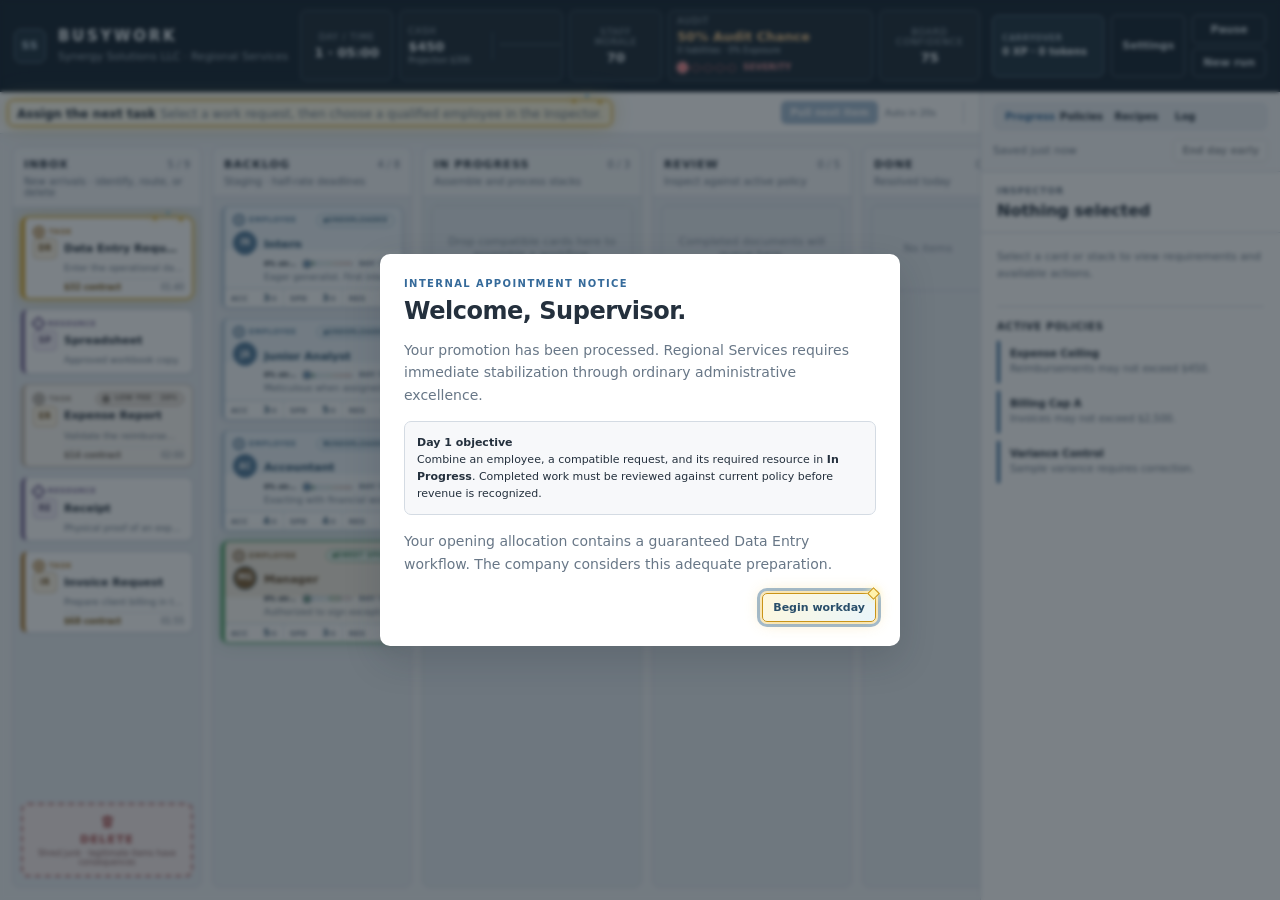
==== commit a0f3c5fe: "Refine workday cards and process award UI" ====
--- a/index.html
+++ b/index.html
@@ -115,6 +115,13 @@
     .column-body.drop-invalid { background: color-mix(in srgb, var(--danger-soft) 75%, transparent); box-shadow: inset 0 0 0 2px var(--danger); }
     .column-body:is(.drop-valid,.drop-invalid)::after { content: attr(data-drop-hint); position: sticky; z-index: 20; bottom: 4px; display: block; margin: 4px; padding: 6px 8px; border-radius: 5px; background: #182633; color: #edf3f7; font-size: 9px; text-align: center; pointer-events: none; }
     .column-body.drop-invalid::after { background: #7d2831; }
+    .lane-drop-slot { position: relative; z-index: 8; height: 9px; margin: -4px 0; pointer-events: none; }
+    body.dragging .lane-drop-slot { pointer-events: auto; }
+    .lane-drop-slot::before { content: ''; position: absolute; inset: 3px 5px auto; height: 3px; border-radius: 999px; background: transparent; transition: background .1s ease, box-shadow .1s ease; }
+    .lane-drop-slot.drop-valid::before { background: var(--accent); box-shadow: 0 0 0 2px color-mix(in srgb,var(--accent) 20%,transparent), 0 2px 6px rgb(29 99 142 / 28%); }
+    .lane-drop-slot.drop-invalid::before { background: var(--danger); box-shadow: 0 0 0 2px color-mix(in srgb,var(--danger) 18%,transparent); }
+    .lane-drop-slot.drop-valid::after, .lane-drop-slot.drop-invalid::after { content: ''; position: absolute; top: 1px; left: 1px; width: 7px; height: 7px; border-radius: 50%; background: currentColor; color: var(--accent); }
+    .lane-drop-slot.drop-invalid::after { color: var(--danger); }
     .empty { min-height: 86px; border: 1px dashed #bdc7d1; border-radius: 6px; display: grid; place-items: center; text-align: center; color: var(--faint); font-size: 11px; padding: 12px; }
     .inspector { min-height: 0; border-left: 1px solid var(--border); background: var(--surface); display: grid; grid-template-rows: auto auto 1fr; }
     .inspector-tools { padding: 10px 12px 9px; border-bottom: 1px solid var(--border); background: var(--surface-subtle); display: grid; gap: 8px; }
@@ -142,25 +149,36 @@
     .stack::before, .stack::after { content: ""; display: none; position: absolute; inset: 4px 3px 0; border-radius: 7px; background: #f8fafb; border: 1px solid var(--border); }
     .stack.has-depth::before { display: block; transform: translateY(4px); }
     .stack.has-depth::after { display: block; transform: translateY(8px); z-index: -1; }
-    .stack.folder-pile { margin-bottom: 9px; padding-bottom: 8px; }
-    .stack.folder-pile::before, .stack.folder-pile::after { display: block; inset: 5px 4px 3px; border-width: 1px 1px 3px; box-shadow: 0 3px 7px rgb(25 39 52 / 9%); }
-    .stack.folder-pile::before { transform: translate(2px,4px); }
-    .stack.folder-pile::after { transform: translate(4px,8px); }
-    .folder-pile > .card { min-height: 0; border-bottom-width: 3px; padding: 7px 9px 6px; box-shadow: 0 5px 12px rgb(25 39 52 / 16%), 0 1px 2px rgb(25 39 52 / 18%); }
+    .stack.folder-pile { margin-bottom: 9px; padding: 9px 0 0; filter: drop-shadow(0 3px 4px rgb(25 39 52 / 8%)); }
+    .stack.folder-pile.pile-task { --kind-color: #ac792e; }
+    .stack.folder-pile.pile-resource { --kind-color: #7b6a98; }
+    .stack.folder-pile::before, .stack.folder-pile::after { display: none; }
+    .stack.folder-pile:has(> .card.selected) { z-index: 8; border-radius: 8px; outline: 3px dashed #111820; outline-offset: 4px; }
+    .stack.folder-pile > .card.selected { outline: 0; box-shadow: inset 0 1px 0 rgb(255 255 255 / 82%), 0 7px 16px rgb(17 24 32 / 24%) !important; transform: none; }
+    .folder-pile > .card { min-height: 0; border-color: color-mix(in srgb,var(--kind-color) 34%,var(--border)); border-bottom-width: 4px; padding: 7px 8px 6px; background: linear-gradient(180deg,color-mix(in srgb,var(--kind-color) 12%,white),color-mix(in srgb,var(--kind-color) 5%,white)); box-shadow: inset 0 1px 0 rgb(255 255 255 / 82%), 0 5px 12px rgb(25 39 52 / 16%), 0 1px 2px rgb(25 39 52 / 18%); }
+    .folder-pile > .card::after { content: ''; position: absolute; z-index: -1; left: 9px; top: -10px; width: 92px; height: 15px; border: 1px solid color-mix(in srgb,var(--kind-color) 34%,var(--border)); border-bottom: 0; border-radius: 6px 11px 0 0; background: linear-gradient(180deg,color-mix(in srgb,var(--kind-color) 16%,white),color-mix(in srgb,var(--kind-color) 10%,white)); box-shadow: inset 0 1px 0 rgb(255 255 255 / 88%); }
     .folder-pile > .card:hover { box-shadow: 0 7px 15px rgb(25 39 52 / 19%), 0 2px 3px rgb(25 39 52 / 18%); }
-    .folder-pile > .card .card-kind-label { margin-bottom: 4px; font-size: 7px; }
-    .folder-pile > .card .card-top { min-height: 24px; }
+    .folder-pile > .card .card-kind-label { display: none; }
+    .folder-pile > .card .card-label-row { display: none; }
+    .folder-pile > .card .card-top { min-height: 24px; display: grid; grid-template-columns: 23px minmax(0,1fr); align-items: center; }
+    .folder-pile > .card .card-top::after { content: ''; grid-column: 1 / -1; width: 100%; height: 1px; margin-top: 5px; background: linear-gradient(90deg,color-mix(in srgb,var(--kind-color) 38%,transparent),color-mix(in srgb,var(--kind-color) 10%,transparent)); box-shadow: 0 1px 0 rgb(255 255 255 / 74%); }
     .folder-pile > .card .card-code { width: 23px; height: 23px; font-size: 7px; }
     .folder-pile > .card .card-title { font-size: 11px; white-space: nowrap; overflow: hidden; text-overflow: ellipsis; }
-    .folder-pile > .card .card-desc, .folder-pile.pile-resource > .card .card-meta { display: none; }
-    .folder-pile.pile-task > .card .card-meta { margin-top: 5px; padding-top: 4px; font-size: 8px; }
-    .folder-pile .stack-pips { position: static; z-index: 4; flex: 0 0 auto; display: flex; flex-wrap: nowrap; justify-content: flex-end; gap: 0; margin: 0 0 0 auto; padding: 0; border: 0; pointer-events: none; }
-    .folder-pile .stack-pip { grid-template-columns: 1fr; width: 22px; height: 21px; border-top-width: 2px; border-radius: 5px; padding: 3px 3px 2px; box-shadow: 0 3px 6px rgb(25 39 52 / 17%); font-size: 6px; pointer-events: auto; }
-    .folder-pile .stack-pip + .stack-pip { margin-left: -7px; }
-    .folder-pile .stack-pip:hover, .folder-pile .stack-pip:focus-visible { transform: translateY(-3px); }
+    .folder-pile > .card .card-identity { min-width: 0; }
+    .folder-label { flex: 0 0 auto; color: color-mix(in srgb,var(--kind-color) 72%,#334451); font-size: 7px; font-weight: 850; letter-spacing: .1em; text-transform: uppercase; }
+    .folder-label::before { content: '▰'; margin-right: 3px; font-size: 6px; vertical-align: 1px; }
+    .folder-pile > .card .card-modifiers { grid-column: 1 / -1; width: 100%; justify-content: flex-end; margin: 3px 0 0; }
+    .folder-pile > .card .card-desc { display: none; }
+    .folder-pile > .card .card-meta { margin: 4px 0 0 31px; padding: 0; border: 0; font-size: 8px; }
+    .folder-pile .stack-pips { position: static; z-index: 4; flex: 0 0 auto; display: grid; grid-template-columns: repeat(5,25px); justify-content: end; gap: 3px; margin: 0 0 0 auto; padding: 4px 5px; border: 1px solid color-mix(in srgb,var(--kind-color) 24%,#aeb9c3); border-radius: 4px; background: linear-gradient(180deg,rgb(255 255 255 / 72%),color-mix(in srgb,var(--kind-color) 7%,#eef2f5)); box-shadow: inset 0 1px 3px rgb(25 39 52 / 12%), 0 1px 0 rgb(255 255 255 / 78%); pointer-events: none; }
+    .folder-pile .stack-pip { grid-template-columns: 1fr; width: 25px; height: 18px; border-width: 1px; border-radius: 3px; padding: 2px; box-shadow: 0 1px 2px rgb(25 39 52 / 12%); font-size: 5.5px; pointer-events: auto; }
+    .folder-pile .stack-pip + .stack-pip { margin-left: 0; }
+    .folder-pile .stack-pip:hover, .folder-pile .stack-pip:focus-visible { transform: translateY(-2px) scale(1.08); }
+    .folder-pile .stack-pip.is-top { border-color: color-mix(in srgb,var(--kind-color) 62%,#81909c); box-shadow: 0 0 0 1px color-mix(in srgb,var(--kind-color) 16%,transparent), 0 2px 4px rgb(25 39 52 / 16%); }
+    .folder-pile .stack-pip.is-empty { border-style: dashed; border-color: #aeb9c3; background: transparent; box-shadow: none; cursor: default; pointer-events: none; }
     .folder-pile .stack-pip-type { display: none; }
     .folder-pile .stack-pip-timer { height: 1px; }
-    .folder-pile .stack-pip-status { right: -4px; top: -6px; font-size: 6px; line-height: 9px; }
+    .folder-pile .stack-pip-status { right: -4px; top: -5px; min-width: 9px; font-size: 5px; line-height: 8px; }
     .stack-pips { display: flex; flex-wrap: wrap; gap: 6px; margin-top: 8px; padding-top: 8px; border-top: 1px solid var(--border); }
     .stack-pip { --pip-accent: var(--border-strong); position: relative; display: grid; grid-template-columns: 11px 1fr; align-items: center; gap: 4px; width: 51px; height: 30px; overflow: visible; border: 1px solid var(--border); border-top: 3px solid var(--pip-accent); border-radius: 5px; background: linear-gradient(180deg,color-mix(in srgb,var(--pip-accent) 8%,white) 0 9px,var(--surface) 9px 100%); color: var(--text); padding: 5px 5px 3px; box-shadow: 0 2px 4px rgb(25 39 52 / 13%); font-size: 8px; font-weight: 850; cursor: grab; touch-action: none; transition: transform .12s ease, box-shadow .12s ease; }
     .stack-pip:hover, .stack-pip:focus-visible { z-index: 4; transform: translateY(-2px); box-shadow: 0 5px 9px rgb(25 39 52 / 18%); }
@@ -191,12 +209,12 @@
     .stack-pip.is-urgent .stack-pip-timer { background: var(--danger); }
     .stack-pip::after { content: attr(data-tip); display: none; position: absolute; z-index: 30; left: 50%; bottom: calc(100% + 6px); width: max-content; max-width: 150px; transform: translateX(-50%); padding: 5px 7px; border-radius: 4px; background: #182633; color: #edf3f7; font-size: 8px; font-weight: 600; line-height: 1.25; pointer-events: none; box-shadow: var(--shadow); }
     .stack-pip:hover::after, .stack-pip:focus-visible::after { display: block; }
-    .card { position: relative; z-index: 1; background: var(--surface); border: 1px solid var(--border); border-left: 4px solid var(--kind-color, var(--accent)); border-radius: 7px; box-shadow: 0 1px 3px rgb(25 39 52 / 7%); padding: 10px 10px 9px; cursor: grab; user-select: none; touch-action: none; transition: box-shadow .14s ease, transform .14s ease, border-color .14s ease; }
+    .card { position: relative; z-index: 1; background: var(--surface); border: 1px solid var(--border); border-left: 4px solid var(--kind-color, var(--accent)); border-radius: 7px; box-shadow: 0 1px 3px rgb(25 39 52 / 7%); padding: 7px 8px 6px; cursor: grab; user-select: none; touch-action: none; transition: box-shadow .14s ease, transform .14s ease, border-color .14s ease; }
     .card:hover { border-color: #abb8c4; box-shadow: 0 4px 10px rgb(25 39 52 / 10%); }
     .card.selected { z-index: 8; border-color: #111820 !important; outline: 3px dashed #111820; outline-offset: 3px; box-shadow: 0 0 0 7px rgb(255 255 255 / 88%), 0 9px 20px rgb(17 24 32 / 24%) !important; transform: translateY(-1px); }
     .card.locked { cursor: default; }
-    .card.kind-employee { --kind-color: #547c9c; background: linear-gradient(to bottom, #eaf2f8 0 55px, #f8fbfd 55px 100%); border-color: #b8cad9; box-shadow: 0 2px 5px rgb(48 82 107 / 10%); }
-    .card.kind-employee .card-code { width: 27px; height: 27px; border-color: #547c9c; border-radius: 50%; background: #547c9c; color: #fff; letter-spacing: 0; }
+    .card.kind-employee { --kind-color: #547c9c; background: linear-gradient(to bottom, #eaf2f8 0 43px, #f8fbfd 43px 100%); border-color: #b8cad9; box-shadow: 0 2px 5px rgb(48 82 107 / 10%); }
+    .card.kind-employee .card-code { width: 24px; min-width: 24px; height: 24px; border-color: #547c9c; border-radius: 50%; background: #547c9c; color: #fff; letter-spacing: 0; }
     .card.kind-employee .card-title { color: #294e6a; padding-top: 4px; }
     .card.kind-employee .card-meta { display: block; padding-top: 7px; border-top: 1px solid #d6e2eb; color: #48677f; }
     .card.kind-employee.role-manager { --kind-color: #806138; background: linear-gradient(to bottom, #f2ebdf 0 55px, #fcfaf5 55px 100%); border-color: #cdbd9e; }
@@ -210,15 +228,23 @@
     .crew-tag.warning { background: var(--warning-soft); color: var(--warning); }
     .crew-tag.danger { background: var(--danger-soft); color: var(--danger); }
     .crew-tag.positive { background: var(--success-soft); color: var(--success); }
-    .employee-card-head { display: flex; align-items: center; justify-content: space-between; gap: 7px; margin-bottom: 6px; }
+    .employee-card-head { display: flex; align-items: center; justify-content: space-between; gap: 7px; margin-bottom: 4px; }
     .employee-card-head .card-kind-label { flex: 0 0 auto; margin: 0; }
+    .employee-token-group { min-width: 0; display: inline-flex; align-items: center; justify-content: flex-end; gap: 4px; }
+    .employee-status-token { display: inline-flex; align-items: center; border: 1px solid #a9bac7; border-radius: 999px; background: #edf3f7; padding: 2px 5px; color: #405a6d; font-size: 6.5px; font-weight: 850; letter-spacing: .07em; line-height: 1; text-transform: uppercase; white-space: nowrap; }
+    .employee-status-token::before { content: ''; width: 5px; height: 5px; border-radius: 50%; background: currentColor; opacity: .8; }
+    .employee-status-token.positive { border-color: #84b293; background: #eaf6ee; color: #2f7145; }
+    .employee-status-token.warning { border-color: #d3aa67; background: #fff5df; color: #815719; }
+    .employee-status-token.danger { border-color: #cf898d; background: #fff0f0; color: #92343b; }
+    .employee-status-token.info { border-color: #9bb8cd; background: #edf5fa; color: #315f7e; }
     .employee-compact .card-top { align-items: center; gap: 7px; }
     .employee-compact .card-title { flex: 1 1 auto; min-width: 42px; padding-top: 0; }
-    .employee-compact .card-top > .crew-readout { flex: 0 1 auto; justify-content: flex-end; margin: 0 0 0 auto; }
+    .employee-compact .card-top .crew-readout { flex: 0 1 auto; justify-content: flex-end; margin: 0 0 0 auto; }
     .employee-compact .crew-tag { padding: 2px 4px; font-size: 6px; white-space: nowrap; }
-    .employee-compact .card-desc { margin-top: 6px; }
-    .worker-load-compact { min-width: 112px; display: grid; grid-template-columns: minmax(0,auto) 54px; align-items: center; gap: 5px; color: #48677f; }
-    .worker-load-compact > span { overflow: hidden; color: var(--text); font-size: 7px; font-weight: 750; text-align: right; text-overflow: ellipsis; white-space: nowrap; }
+    .employee-compact .card-desc { margin-top: 4px; }
+    .worker-load-compact { display: grid; grid-template-columns: auto minmax(48px,1fr) auto; align-items: center; gap: 6px; margin: 5px 0 0 31px; color: #48677f; }
+    .worker-load-compact > span { overflow: hidden; color: var(--text); font-size: 7px; font-weight: 800; text-overflow: ellipsis; white-space: nowrap; }
+    .worker-load-compact .employee-rhythm { color: var(--muted); font-weight: 700; text-align: right; }
     .worker-load-compact .worker-load-track { height: 5px; }
     .worker-load-compact .worker-load-marker { width: 7px; height: 7px; border-width: 1px; }
     .card.kind-task { --kind-color: #ac792e; }
@@ -275,9 +301,9 @@
     .btn.first-workflow-action::after { content: ''; position: absolute; top: -5px; right: -3px; width: 7px; height: 7px; border: 1px solid #c99111; background: #fff2ac; box-shadow: 0 0 7px #fff2ac; rotate: 45deg; pointer-events: none; animation: first-workflow-sparkles 1.3s ease-in-out infinite; }
     @keyframes first-workflow-aura { 0%,100% { filter: brightness(1); } 50% { filter: brightness(1.035); box-shadow: 0 0 0 3px rgb(239 194 72 / 24%), 0 0 24px rgb(239 194 72 / 52%), 0 0 38px rgb(79 154 190 / 22%); } }
     @keyframes first-workflow-sparkles { 0%,100% { opacity: .55; translate: 0 1px; scale: .9; } 50% { opacity: 1; translate: 0 -1px; scale: 1.08; } }
-    .card-top { display: flex; align-items: start; gap: 8px; }
-    .card-code { flex: 0 0 auto; min-width: 25px; height: 22px; border: 1px solid var(--border); border-radius: 4px; background: var(--surface-strong); color: var(--muted); font-size: 9px; font-weight: 800; letter-spacing: .05em; display: grid; place-items: center; }
-    .card-title { min-width: 0; flex: 1; font-size: 12px; font-weight: 720; line-height: 1.25; }
+    .card-top { display: flex; align-items: center; gap: 7px; }
+    .card-code { flex: 0 0 auto; min-width: 24px; height: 21px; border: 1px solid var(--border); border-radius: 4px; background: var(--surface-strong); color: var(--muted); font-size: 8px; font-weight: 800; letter-spacing: .05em; display: grid; place-items: center; }
+    .card-title { min-width: 0; flex: 1; overflow: hidden; font-size: 11px; font-weight: 760; line-height: 1.2; text-overflow: ellipsis; white-space: nowrap; }
     .badge { flex: 0 0 auto; border-radius: 999px; padding: 2px 5px; background: var(--surface-strong); color: var(--muted); font-size: 8px; font-weight: 750; }
     .badge.warning { background: var(--warning-soft); color: var(--warning); }
     .badge.success { background: var(--success-soft); color: var(--success); }
@@ -293,8 +319,13 @@
     .modifier-tooltip[hidden] { display: none; }
     .task-payout { color: #785514; font-weight: 800; }
     .payout-low .task-payout { color: #766b61; }
-    .card-desc { margin: 7px 0 0; color: var(--muted); font-size: 10px; line-height: 1.35; }
-    .card-meta { margin-top: 8px; display: flex; justify-content: space-between; align-items: center; gap: 8px; color: var(--muted); font-size: 9px; }
+    .card-desc { margin: 4px 0 0 31px; overflow: hidden; color: var(--muted); font-size: 9px; line-height: 1.25; text-overflow: ellipsis; white-space: nowrap; }
+    .card-meta { margin: 4px 0 0 31px; padding-top: 4px; border-top: 1px solid #e2e7eb; display: flex; justify-content: space-between; align-items: center; gap: 8px; color: var(--muted); font-size: 8px; }
+    .card-identity { min-width: 0; flex: 1; display: flex; align-items: center; gap: 6px; }
+    .card-identity .card-title { flex: 1 1 auto; }
+    .card-modifiers { flex: 0 0 auto; display: inline-flex; align-items: center; gap: 3px; margin-left: auto; }
+    .card-label-row { display: flex; align-items: center; justify-content: space-between; gap: 6px; min-height: 13px; }
+    .card-label-row .card-kind-label { margin: 0; }
     .worker-load { width: 100%; color: #48677f; }
     .worker-load-head { margin-bottom: 5px; color: var(--text); font-size: 8px; font-weight: 750; text-align: center; }
     .worker-load-track { position: relative; height: 8px; border: 1px solid #b9cad6; border-radius: 999px; background: linear-gradient(90deg, #dcebf5, #eef3f0 42%, #e5f2e8 50%, #f5e7dd 62%, #f0d5ce); }
@@ -303,8 +334,7 @@
     .worker-load-scale { display: grid; grid-template-columns: 1fr auto 1fr; align-items: center; gap: 4px; margin-top: 4px; color: var(--muted); font-size: 7px; }
     .worker-load-scale span:last-child { text-align: right; }
     .worker-load-scale strong { color: #47775a; font-size: 7px; text-align: center; }
-    .workflow-card > .worker-load { box-sizing: border-box; padding: 0 10px 8px; }
-    .workflow-card > .crew-readout { padding: 0 10px 6px; }
+    .workflow-card > .crew-readout { display: none; }
     .deadline { font-variant-numeric: tabular-nums; }
     .deadline.soon { color: var(--danger); font-weight: 700; }
     .progress { height: 5px; margin-top: 9px; background: #e6ebef; border-radius: 10px; overflow: hidden; cursor: pointer; }
@@ -315,24 +345,37 @@
     .idle-pressure { color: var(--danger); font-weight: 800; }
     .coverage-note { padding: 7px 10px; border-top: 1px solid #e4c894; background: #fff5df; color: #85591d; font-size: 8px; font-weight: 700; line-height: 1.4; }
     .workflow-card { padding: 0; overflow: hidden; border-left: 1px solid #9eb5c7; cursor: pointer; background: #fff; }
-    .workflow-assignment { display: grid; grid-template-columns: 31px minmax(0, 1fr) auto; gap: 8px; align-items: center; padding: 9px 10px; background: #eaf2f8; border-bottom: 1px solid #cbdbe7; }
+    .workflow-order-head { display: flex; align-items: center; justify-content: space-between; gap: 7px; padding: 7px 8px; border-bottom: 1px solid #d7e0e7; background: #f8fafb; }
+    .workflow-order-id { min-width: 0; display: flex; align-items: center; gap: 6px; }
+    .workflow-order-id .card-code { border-color: #d5c09e; background: #fff7e8; color: #73511f; }
+    .workflow-order-copy { min-width: 0; }
+    .workflow-order-copy small { display: flex; align-items: center; gap: 4px; color: #7c6949; font-size: 7px; font-weight: 800; letter-spacing: .08em; text-transform: uppercase; }
+    .workflow-order-copy strong { display: block; overflow: hidden; margin-top: 2px; font-size: 11px; text-overflow: ellipsis; white-space: nowrap; }
+    .workflow-assignment { display: grid; grid-template-columns: 26px minmax(0, 1fr) auto; gap: 7px; align-items: center; padding: 6px 8px; background: #eaf2f8; border-bottom: 1px solid #cbdbe7; }
     .workflow-assignment.workflow-employee-handle { width: 100%; border: 0; border-bottom: 1px solid #cbdbe7; color: inherit; font: inherit; text-align: left; cursor: grab; user-select: none; touch-action: none; }
     .workflow-assignment.workflow-employee-handle:hover { background: #dfeef8; }
     .workflow-assignment.workflow-employee-handle:active { cursor: grabbing; }
-    .workflow-avatar { width: 31px; height: 31px; border-radius: 50%; display: grid; place-items: center; color: white; background: #496f8d; font-size: 9px; font-weight: 800; }
+    .workflow-assignment .worker-load-compact { grid-column: 2 / -1; width: 100%; margin: 1px 0 0; grid-template-columns: auto minmax(52px,1fr) auto; gap: 6px; }
+    .workflow-assignment .worker-load-compact > span { font-size: 6.5px; }
+    .workflow-assignment .worker-load-compact .worker-load-track { height: 4px; }
+    .workflow-assignment .worker-load-compact .worker-load-marker { width: 6px; height: 6px; }
+    .workflow-avatar { width: 26px; height: 26px; border-radius: 50%; display: grid; place-items: center; color: white; background: #496f8d; font-size: 8px; font-weight: 800; }
     .workflow-who small, .workflow-task small { display: block; color: #60778a; font-size: 7px; font-weight: 800; letter-spacing: .1em; text-transform: uppercase; }
-    .workflow-who strong { display: block; margin-top: 2px; color: #294e6a; font-size: 11px; }
-    .workflow-who em { display: block; margin-top: 2px; color: var(--muted); font-size: 8px; font-style: normal; }
+    .workflow-who strong { display: block; margin-top: 1px; color: #294e6a; font-size: 10px; }
+    .workflow-who em { display: block; margin-top: 1px; overflow: hidden; color: var(--muted); font-size: 7px; font-style: normal; text-overflow: ellipsis; white-space: nowrap; }
     .fit-badge { color: var(--success); background: var(--success-soft); border-radius: 999px; padding: 3px 6px; font-size: 7px; font-weight: 800; letter-spacing: .05em; }
-    .workflow-task { padding: 10px 10px 8px; }
-    .workflow-task strong { display: block; margin-top: 3px; font-size: 12px; }
-    .workflow-resources { display: flex; flex-wrap: wrap; gap: 4px; margin-top: 8px; }
-    .resource-chip { border: 1px solid #d8cfe5; border-radius: 999px; background: #f5f1f9; color: #65547e; padding: 3px 6px; font-size: 8px; }
+    .workflow-task { padding: 7px 8px; }
+    .workflow-task > small, .workflow-task > strong { display: none; }
+    .workflow-resources { display: grid; grid-template-columns: repeat(auto-fit,minmax(92px,1fr)); gap: 5px; margin-top: 0; }
+    .workflow-requirements-label { display: block; margin-bottom: 5px; color: var(--muted); font-size: 7px; font-weight: 800; letter-spacing: .08em; text-transform: uppercase; }
+    .resource-chip { min-width: 0; border: 1px solid #c8bdd6; border-radius: 4px; background: #f5f1f9; color: #65547e; padding: 5px 6px; overflow: hidden; font-size: 8px; font-weight: 720; text-overflow: ellipsis; white-space: nowrap; }
+    .resource-chip::before { content: '◆'; margin-right: 4px; font-size: 7px; }
     .resource-chip.drag-source { display: inline-flex; align-items: center; gap: 4px; cursor: grab; user-select: none; touch-action: none; }
     .resource-chip.drag-source::after { content: '↗'; font-weight: 800; }
     .resource-chip.drag-source:hover { border-color: var(--purple); background: #eee7f5; }
     .resource-chip.drag-source.drag-ghost { width: auto; padding: 7px 9px; }
     .resource-chip.missing { border-style: dashed; border-color: #cf9d54; background: #fff8eb; color: #8a5c1d; }
+    .resource-chip.missing::before { content: '+'; }
     .resource-chip.resource-add-chip { font: inherit; font-size: 8px; font-weight: 780; cursor: pointer; }
     .resource-chip.resource-add-chip:hover, .resource-chip.resource-add-chip:focus-visible { border-style: solid; border-color: #a66d1e; background: #fff0cf; outline: none; box-shadow: 0 0 0 2px rgb(166 109 30 / 16%); }
     .workflow-start-button { margin-top: 7px; width: 100%; }
@@ -340,12 +383,12 @@
     .staged-inputs > span { display: block; margin-bottom: 4px; color: var(--muted); font-size: 7px; font-weight: 800; letter-spacing: .08em; text-transform: uppercase; }
     .staged-inputs .workflow-resources { margin-top: 0; }
     .workflow-impact { display: grid; grid-template-columns: repeat(3, 1fr); border-top: 1px solid var(--border); background: var(--surface-subtle); }
-    .impact-stat { padding: 7px 5px; text-align: center; border-right: 1px solid var(--border); }
+    .impact-stat { padding: 6px 4px; text-align: center; border-right: 1px solid var(--border); }
     .impact-stat:last-child { border-right: 0; }
     .impact-stat span { display: block; color: var(--muted); font-size: 7px; letter-spacing: .06em; text-transform: uppercase; }
     .impact-stat strong { display: block; margin-top: 2px; font-size: 10px; }
     .workflow-card .progress { height: 7px; margin: 0; border-radius: 0; }
-    .workflow-card .job-note { padding: 6px 9px 8px; margin: 0; background: #f4f8fb; }
+    .workflow-card .job-note { padding: 5px 8px 6px; margin: 0; background: #f4f8fb; }
     .next-step { border: 1px solid #d6ad70; border-left: 4px solid var(--warning); border-radius: 6px; background: #fff8eb; padding: 10px 11px; margin-bottom: 13px; }
     .next-step strong { display: block; color: #714b18; font-size: 11px; }
     .next-step span { display: block; color: #7d6849; font-size: 10px; line-height: 1.45; margin-top: 4px; }
@@ -457,23 +500,23 @@
     .manager-rule-token { display: inline-flex; width: max-content; margin-top: 5px; border: 1px solid #c9ad76; border-radius: 999px; background: #fff3cf; padding: 2px 6px; color: #6c522e; font-size: 8px; font-weight: 800; letter-spacing: .05em; line-height: 1.2; text-transform: uppercase; }
     .stat-row { display: grid; grid-template-columns: 64px 1fr 24px; gap: 5px; align-items: center; font-size: 8px; }
     .pips { color: var(--accent); letter-spacing: 1px; white-space: nowrap; }
-    .employee-popover { display: block; margin: 7px -10px -9px; border-top: 1px solid #c7d7e3; border-radius: 0 0 6px 3px; background: rgb(255 255 255 / 72%); overflow: hidden; }
+    .employee-popover { display: block; margin: 5px -8px -6px; border-top: 1px solid #c7d7e3; border-radius: 0 0 6px 3px; background: rgb(255 255 255 / 72%); overflow: hidden; }
     .employee-stat-grid { display: grid; grid-template-columns: repeat(3, minmax(0, 1fr)); }
-    .employee-stat { min-width: 0; padding: 4px 7px 5px; border-right: 1px solid #dce6ed; }
+    .employee-stat { min-width: 0; padding: 4px 6px; border-right: 1px solid #dce6ed; }
     .employee-stat:last-child { border-right: 0; }
     .employee-stat-head { display: flex; align-items: baseline; justify-content: space-between; gap: 3px; }
-    .employee-stat-head span { min-width: 0; overflow: hidden; color: var(--muted); font-size: 6px; font-weight: 800; letter-spacing: .06em; text-overflow: ellipsis; text-transform: uppercase; }
-    .employee-stat-head strong { color: #294e6a; font-size: 8px; font-variant-numeric: tabular-nums; }
-    .employee-stat-head small { color: var(--faint); font-size: 6px; font-weight: 700; }
-    .employee-stat-meter { display: block; height: 2px; margin-top: 3px; border-radius: 999px; background: #dce6ed; overflow: hidden; }
+    .employee-stat-head span { min-width: 0; overflow: hidden; color: var(--muted); font-size: 7px; font-weight: 850; letter-spacing: .06em; text-overflow: ellipsis; text-transform: uppercase; }
+    .employee-stat-head strong { color: #294e6a; font-size: 9px; font-variant-numeric: tabular-nums; }
+    .employee-stat-head small { color: var(--faint); font-size: 7px; font-weight: 700; }
+    .employee-stat-meter { display: none; }
     .employee-stat-meter::before { content: ''; display: block; width: var(--stat-fill); height: 100%; border-radius: inherit; background: #4c7da4; }
     .employee-ability { display: grid; grid-template-columns: auto minmax(0, 1fr); align-items: baseline; gap: 5px; padding: 6px 7px 7px; border-top: 1px solid #dce6ed; background: #f3f7fa; font-size: 7.5px; line-height: 1.3; }
     .employee-popover .employee-ability { display: none; }
     .employee-ability strong { color: #294e6a; white-space: nowrap; }
     .employee-ability span { min-width: 0; color: var(--muted); }
     .card.kind-employee.sweet-spot { border-color: #57a56f; box-shadow: 0 0 0 2px rgb(69 151 94 / 18%), 0 0 18px rgb(69 151 94 / 24%); animation: sweet-pulse 1.8s ease-in-out infinite; }
-    .card.kind-employee.sweet-spot::after { content: 'SWEET SPOT'; position: absolute; top: -7px; right: 8px; border: 1px solid #4d9464; border-radius: 999px; background: #e7f6eb; color: #28613b; padding: 2px 6px; font-size: 7px; font-weight: 850; letter-spacing: .08em; }
-    .card-kind-label { display: inline-flex; align-items: center; gap: 4px; margin: 0 0 7px; color: var(--kind-color, var(--muted)); font-size: 7px; font-weight: 850; letter-spacing: .11em; text-transform: uppercase; }
+    .card.kind-employee.sweet-spot::after { display: none; }
+    .card-kind-label { display: inline-flex; align-items: center; gap: 4px; margin: 0 0 4px; color: var(--kind-color, var(--muted)); font-size: 7px; font-weight: 850; letter-spacing: .11em; text-transform: uppercase; }
     .card-kind-label::before { content: ''; width: 8px; height: 8px; border: 2px solid currentColor; border-radius: 2px; background: color-mix(in srgb, currentColor 16%, white); }
     .kind-employee .card-kind-label::before { border-radius: 50%; background: currentColor; box-shadow: inset 0 0 0 2px white; }
     .kind-task .card-kind-label::before { border-radius: 50%; background: radial-gradient(circle,currentColor 0 2px,transparent 2.5px); }
@@ -619,26 +662,49 @@
     .process-context-stat strong { font-size: 12px; line-height: 1.25; }
     .process-context-guide { display: flex; align-items: center; margin-left: auto; max-width: 400px; color: var(--muted); font-size: 10px; line-height: 1.4; text-align: right; }
     .night-panel-intro { margin: -2px 0 8px !important; font-size: 10px; line-height: 1.4 !important; }
-    .process-reward-grid { display: grid; grid-template-columns: minmax(390px,.88fr) minmax(0,1.12fr); gap: 12px; align-items: start; }
+    .shift-stamp { display: grid; grid-template-columns: auto auto; align-items: center; gap: 9px; flex: 0 0 auto; border: 1px solid #8ba7bb; border-radius: 7px; background: linear-gradient(135deg,#edf7fc,#f8fbfd); padding: 7px 10px; color: #245d87; box-shadow: inset 0 0 0 2px rgb(255 255 255 / 72%); }
+    .shift-stamp-mark { display: grid; width: 29px; height: 29px; place-items: center; border: 1px solid #7ca3bf; border-radius: 50%; background: #fff; font-family: Georgia,serif; font-size: 23px; line-height: 1; }
+    .shift-stamp-copy { display: grid; gap: 1px; }
+    .shift-stamp-copy strong { font-size: 10px; letter-spacing: .13em; text-transform: uppercase; }
+    .shift-stamp-copy span { color: var(--muted); font-size: 8px; letter-spacing: .08em; text-transform: uppercase; }
+    .process-reward-grid { display: grid; grid-template-columns: minmax(265px,.92fr) minmax(205px,.72fr) 46px minmax(310px,1.12fr); gap: 9px; align-items: stretch; }
     .process-reward-screen .modal-actions { margin-top: 3px; padding-top: 3px; }
-    .process-reward-screen .reward-tree { gap: 6px; margin-top: 0; }
-    .process-reward-screen .reward-row { grid-template-columns: minmax(112px,.82fr) minmax(130px,1.18fr) auto; gap: 7px; padding: 5px 7px; }
-    .process-reward-screen .reward-row small { font-size: 9px; }
-    .process-reward-screen .reward-row strong { font-size: 11px; line-height: 1.2; }
-    .process-reward-screen .reward-row span { font-size: 9px; line-height: 1.3; }
-    .process-reward-screen .reward-pips { margin-top: 4px; }
-    .process-reward-screen .reward-pip { width: 16px; height: 6px; }
+    .process-reward-screen .reward-tree { gap: 4px; margin-top: 0; }
+    .process-reward-screen .reward-row { position: relative; grid-template-columns: minmax(104px,.82fr) minmax(105px,1fr) auto; gap: 5px; padding: 1px 6px; cursor: pointer; }
+    .process-reward-screen .reward-row:hover { border-color: #78a6c7; background: linear-gradient(100deg,#fff 45%,#e4f2fb); }
+    .process-reward-screen .reward-row.selected { border-color: var(--accent); border-left-color: var(--accent); background: linear-gradient(100deg,#f8fcff 40%,#ddecf7); box-shadow: 0 0 0 2px rgb(43 105 153 / 12%); }
+    .process-reward-screen .reward-row.selected::after { content: ''; position: absolute; right: -7px; top: 50%; width: 10px; height: 10px; border-top: 1px solid var(--accent); border-right: 1px solid var(--accent); background: #e5f1f9; transform: translateY(-50%) rotate(45deg); }
+    .process-reward-screen .reward-row small { font-size: 8px; }
+    .process-reward-screen .reward-row strong { font-size: 10px; line-height: 1.15; }
+    .process-reward-screen .reward-row span { font-size: 8px; line-height: 1.2; }
+    .process-reward-screen .reward-row .btn { padding: 3px 7px; font-size: 9px; }
+    .process-reward-screen .reward-pips { margin-top: 2px; }
+    .process-reward-screen .reward-pip { width: 15px; height: 5px; }
+    .process-detail-panel { position: relative; display: flex; flex-direction: column; }
+    .process-detail-branch { color: var(--accent); font-size: 9px; font-weight: 800; letter-spacing: .12em; text-transform: uppercase; }
+    .process-detail-panel h4 { margin: 5px 0 4px; font-size: 17px; line-height: 1.15; }
+    .process-detail-panel > p { margin: 0 0 9px; font-size: 10px; line-height: 1.45; }
+    .process-detail-current { display: flex; justify-content: space-between; align-items: center; gap: 8px; border-block: 1px solid var(--border); padding: 7px 0; color: var(--muted); font-size: 9px; }
+    .process-detail-current strong { color: var(--text); font-size: 10px; }
+    .process-detail-levels { display: grid; gap: 5px; margin-top: 8px; }
+    .process-detail-level { display: grid; grid-template-columns: 23px minmax(0,1fr); gap: 6px; align-items: center; border: 1px solid var(--border); border-radius: 5px; background: #fff; padding: 6px; color: var(--muted); font-size: 9px; line-height: 1.3; }
+    .process-detail-level i { display: grid; width: 21px; height: 21px; place-items: center; border: 1px solid #9fb2bf; border-radius: 50%; color: #506b7e; font-style: normal; font-weight: 800; }
+    .process-detail-level.complete { border-color: #93bea3; background: #edf8f1; color: #2f6844; }
+    .process-detail-level.next { border-color: #74a8cc; background: #edf7fd; color: #245d87; box-shadow: inset 3px 0 0 var(--accent); }
+    .process-path-or { display: grid; grid-template-rows: 1fr auto 1fr; align-items: center; justify-items: center; color: #6f7b84; font-size: 11px; font-weight: 900; letter-spacing: .12em; }
+    .process-path-or::before, .process-path-or::after { content: ''; width: 1px; height: 100%; background: linear-gradient(transparent,var(--border-strong),transparent); }
+    .process-path-or span { display: grid; width: 36px; height: 36px; place-items: center; border: 1px solid var(--border-strong); border-radius: 50%; background: var(--surface); box-shadow: 0 2px 8px rgb(42 56 66 / 10%); }
     .process-reward-screen .staff-shop > .staff-shop-card { break-inside: avoid; }
-    .process-reward-screen .staff-shop { grid-template-columns: repeat(2,minmax(0,1fr)); gap: 7px; }
+    .process-reward-screen .staff-shop { grid-template-columns: repeat(2,minmax(0,1fr)); gap: 6px; }
     .process-reward-screen .staff-choice > .section { padding: 0; border: 0; }
     .process-reward-screen .staff-choice > .section > h3, .process-reward-screen .staff-choice > .section > p { display: none; }
-    .process-reward-screen .staff-shop-card { padding: 8px; }
+    .process-reward-screen .staff-shop-card { padding: 6px 8px; }
     .process-reward-screen .staff-shop-head strong { font-size: 12px; }
     .process-reward-screen .staff-shop-head span { font-size: 10px; }
     .process-reward-screen .staff-shop-head em { font-size: 9px; }
-    .process-reward-screen .staff-upgrade-row { grid-template-columns: minmax(0,1fr) auto; gap: 5px; }
+    .process-reward-screen .staff-upgrade-row { grid-template-columns: minmax(0,1fr) auto; gap: 5px; padding-top: 3px; }
     .process-reward-screen .staff-upgrade-copy strong { font-size: 10px; }
-    .process-reward-screen .staff-upgrade-row .btn { width: auto; font-size: 10px; }
+    .process-reward-screen .staff-upgrade-row .btn { width: auto; padding-block: 3px; font-size: 10px; }
     .process-reward-screen .staff-upgrade-copy .stat-explainer-token { display: inline-flex; }
     .process-reward-screen .manager-rule-token { font-size: 8px; }
     .briefing-grid { display: grid; grid-template-columns: minmax(310px,1.08fr) minmax(240px,.78fr) minmax(330px,1.14fr); gap: 12px; align-items: start; }
@@ -800,7 +866,11 @@
       dialog:has(.night-screen) { width: min(700px, calc(100vw - 24px)); }
       .night-screen-header { display: block; }
       .night-screen-legend { margin-top: 9px; }
-      .process-reward-grid, .briefing-grid, .quarterly-grid { grid-template-columns: 1fr 1fr; }
+      .process-reward-grid { grid-template-columns: 1fr 1fr; }
+      .process-path-or { grid-column: 1 / -1; grid-template-columns: 1fr auto 1fr; grid-template-rows: auto; }
+      .process-path-or::before, .process-path-or::after { width: 100%; height: 1px; }
+      .process-reward-screen .staff-choice { grid-column: 1 / -1; }
+      .briefing-grid, .quarterly-grid { grid-template-columns: 1fr 1fr; }
       .briefing-grid .night-panel:last-child, .quarterly-grid .night-panel:last-child { grid-column: 1 / -1; }
       .operating-close-header { display: block; }
       .operating-close-grid { grid-template-columns: 1fr 1fr; }
@@ -808,6 +878,7 @@
     }
     @media (max-width: 560px) {
       .process-reward-grid, .briefing-grid, .quarterly-grid, .operating-close-grid { grid-template-columns: 1fr; }
+      .process-path-or, .process-reward-screen .staff-choice { grid-column: auto; }
       .briefing-grid .night-panel:last-child, .quarterly-grid .night-panel:last-child { grid-column: auto; }
       .process-reward-context { flex-wrap: wrap; }
       .process-context-guide { flex-basis: 100%; max-width: none; margin-left: 0; text-align: left; }
@@ -860,7 +931,7 @@
             <button class="btn small progress-button" data-panel="progress">Progress</button>
             <button class="btn small" data-panel="policies">Policies</button>
             <button class="btn small" data-panel="recipes">Recipes</button>
-            <button class="btn small" data-panel="log">Company Log</button>
+            <button class="btn small" data-panel="log">Log</button>
           </nav>
           <div class="inspector-actions"><span class="save-state" id="saveState">Not saved</span><button class="btn small" id="endDayEarlyBtn" title="Advance remaining deadlines, then relieve employee stress by 6">End day early</button></div>
         </div>
@@ -903,7 +974,7 @@
     const LEGACY_SAVE_KEY = 'busywork.save.v1';
     const META_KEY = 'busywork.meta.v1';
     const RUN_SCHEMA_VERSION = 2;
-    const BALANCE = Object.freeze({dayDurationMs:300000,quarterDays:5,inboxCapacity:9,arrivalIntervals:[20000,18000,17000,16000,15000],junkShare:.30,juicedSpawnChance:.08,juicedPayoutMultiplier:1.75,juicedDurationMultiplier:1.35,phishingThreshold:3,phishingReward:125,policyCounts:[3,4,4,4,5],checkInHeal:20,checkInManagerStress:10,checkInCost:20,managerApprovalDurationMs:15000,earlyCloseStressRelief:6,maxCashPoints:64,wasteCost:8,firingCost:25,baseAuditChance:50,overflowExposurePenalty:8,overflowConfidencePenalty:6,junkTaskStressPenalty:10,junkTaskExposurePenalty:8,deadlineExposurePenalty:8,deadlineConfidencePenalty:6,deadlineSeverityPenalty:.30,taskDeleteConfidencePenalty:2,taskDeleteSeverityPenalty:.10,correctionStressHit:7,correctionStressMiss:14,correctionSeverityPenalty:.10,rejectMissStress:16,firingSeverityPenalty:.15,escalateConfidenceCost:4,escalateSeverityRelief:.15,regulatoryBombSize:2,juicedHireSpeedMultiplier:1.10,juicedHireRecoveryMultiplier:1.20,managerAccuracyBonusPerPip:12,managerSpeedBonusPerPip:.05,activeIdleStressGraceMs:5000,activeIdleStressBasePerSecond:.04,activeIdleStressRampPerSecond:.001,activeIdleStressCapPerSecond:.12});
+    const BALANCE = Object.freeze({dayDurationMs:300000,quarterDays:5,inboxCapacity:9,arrivalIntervals:[20000,18000,17000,16000,15000],junkShare:.30,juicedSpawnChance:.08,juicedPayoutMultiplier:1.75,juicedDurationMultiplier:1.35,phishingThreshold:4,phishingReward:125,policyCounts:[3,4,4,4,5],checkInHeal:20,checkInManagerStress:10,checkInCost:20,managerApprovalDurationMs:15000,earlyCloseStressRelief:6,maxCashPoints:64,wasteCost:8,firingCost:25,baseAuditChance:50,overflowExposurePenalty:8,overflowConfidencePenalty:6,junkTaskStressPenalty:10,junkTaskExposurePenalty:8,deadlineExposurePenalty:8,deadlineConfidencePenalty:6,deadlineSeverityPenalty:.30,taskDeleteConfidencePenalty:2,taskDeleteSeverityPenalty:.10,correctionStressHit:7,correctionStressMiss:14,correctionSeverityPenalty:.10,rejectMissStress:16,firingSeverityPenalty:.15,escalateConfidenceCost:4,escalateSeverityRelief:.15,regulatoryBombSize:2,juicedHireSpeedMultiplier:1.10,juicedHireRecoveryMultiplier:1.20,managerAccuracyBonusPerPip:12,managerSpeedBonusPerPip:.05,activeIdleStressGraceMs:5000,activeIdleStressBasePerSecond:.04,activeIdleStressRampPerSecond:.001,activeIdleStressCapPerSecond:.12});
     const STAT_UPGRADE_BASE_COST=Object.freeze({accuracy:18,speed:16,resilience:14});
     const STAT_LABELS=Object.freeze({accuracy:'Accuracy',speed:'Speed',resilience:'Resilience'});
     const TASK_PAYOUT_TIERS = Object.freeze([
@@ -948,7 +1019,7 @@
     const UPGRADES={
       mail_shelf:{branch:'Mailroom',name:'Inbox Shelf',costXp:4,text:'+1 Inbox capacity next quarter.'},
       known_senders:{branch:'Mailroom',name:'Known Sender Registry',costXp:5,requires:'mail_shelf',text:'Discovered junk patterns gain a faint source clue.'},
-      security_liaison:{branch:'Mailroom',name:'Security Liaison',costXp:0,costTokens:2,requires:'known_senders',text:'Phishing reward threshold drops from 3 to 2.'},
+      security_liaison:{branch:'Mailroom',name:'Security Liaison',costXp:0,costTokens:2,requires:'known_senders',text:'Phishing reward threshold drops from 4 to 2.'},
       training_budget:{branch:'People Operations',name:'Training Budget',costXp:5,text:'New hires gain one extra seeded stat pip.'},
       better_benefits:{branch:'People Operations',name:'Better Benefits',costXp:5,requires:'training_budget',text:'Backlog stress recovery +10%.'},
       employee_assistance:{branch:'People Operations',name:'Employee Assistance',costXp:0,costTokens:2,requires:'better_benefits',text:'First Manager check-in each day costs $0.'}
@@ -964,9 +1035,10 @@
       revenue_assurance:{name:'Revenue Assurance',branch:'Finance',levels:['Approved payouts +5%','Approved payouts +10%','Approved payouts +15%']},
       restorative_controls:{name:'Restorative Controls',branch:'People Operations',levels:['Overnight recovery +3','Overnight recovery +6','Overnight recovery +9']},
       audit_dampener:{name:'Audit Dampening',branch:'Compliance',levels:['Nightly Audit Chance −5','Nightly Audit Chance −10','Nightly Audit Chance −15']},
+      grease_wheels:{name:'Grease the Wheels',branch:'Executive Relations',levels:['Board Confidence +5','Board Confidence +10 total','Board Confidence +15 total']},
       correction_buffer:{name:'Correction Buffer',branch:'Quality',levels:['Correction stress −2','Correction stress −4','Correction stress −6']}
     });
-    const FIXED_PROCESS_SPECIALIZATION_IDS=Object.freeze(['inbox_elasticity','parallel_desk','revenue_assurance','restorative_controls','audit_dampener']);
+    const FIXED_PROCESS_SPECIALIZATION_IDS=Object.freeze(['inbox_elasticity','parallel_desk','revenue_assurance','restorative_controls','audit_dampener','grease_wheels']);
     const JUNK_TEMPLATE_IDS=['junk_receipt_typo','junk_invoice_repeat','junk_sheet_glyph','junk_data_urgent','junk_expense_guarantee','junk_receipt_reply','junk_invoice_domain','junk_sheet_spacing','junk_client_gift','junk_expense_currency','junk_data_secret','junk_receipt_code'];
     const TASK_ARRIVALS=['data_entry_request','expense_report','invoice_request','stakeholder_alignment_memo','revenue_enablement_packet','spend_governance_calibration'];
     const RESOURCE_ARRIVALS=['spreadsheet','receipt','client_data'];
@@ -1065,7 +1137,7 @@
     // 02 STATE AND SAVE MIGRATION
     let game = null;
     const defaultSettings = { compactMode:false, reducedMotion:false, highContrast:false, autosave:true };
-    const runtime = { lastFrame:0, lastSave:0, lastDynamicRender:0, lastProgressRender:0, lastRhythmRender:0, drag:null, dirty:true, resetBoardScroll:true, savedRun:null, settingsReturnMode:null, cashSparklineSignature:null, settings:{...defaultSettings}, meta:{processXp:0,complianceTokens:0,unlockedUpgradeIds:[],discoveredJunkClueIds:[]},testing:false };
+    const runtime = { lastFrame:0, lastSave:0, lastDynamicRender:0, lastProgressRender:0, lastRhythmRender:0, drag:null, dirty:true, resetBoardScroll:true, savedRun:null, settingsReturnMode:null, cashSparklineSignature:null, processRewardSelectedId:null, settings:{...defaultSettings}, meta:{processXp:0,complianceTokens:0,unlockedUpgradeIds:[],discoveredJunkClueIds:[]},testing:false };
     const DEFAULT_STATISTICS = Object.freeze({tasksCompleted:0,tasksExpired:0,tasksDeleted:0,correctRulings:0,incorrectRulings:0,interventions:0,junkDeleted:0,junkTasksCompleted:0,legitimateItemsDeleted:0,employeesFired:0,employeeDeaths:0,phishingRewardsClaimed:0,arrivalsByKind:{},inboxOverflows:0});
     const freshPhishingState = () => ({correctDeletedToday:0,rewardQueued:false,rewardDelivered:false,rewardClaimed:false,freeCheckInUsed:false});
     const freshCashTelemetry = (priorClose=450,dailySeries=[]) => ({priorClose,recognizedTaskRevenue:0,currentDayPoints:[],dailySeries:[...dailySeries].slice(-5)});
@@ -1586,6 +1658,30 @@
       if(card.kind==='employee'&&!awaitingReassignment(card))card.activeIdleMs=0;
       game.selected={type:'card',id:cardId}; log(`${cardName(card)} moved to ${COLUMN_META[targetColumn].name}.`); assertGameState(); markDirty(); Store.save(true); return true;
     }
+    function laneItemId(cardId){const loc=locationOf(cardId);return loc?.stackId||cardId;}
+    function reorderLaneItem(cardId,columnId,beforeItemId=''){
+      const loc=locationOf(cardId),itemId=laneItemId(cardId),items=game.columns[columnId];if(!loc||loc.columnId!==columnId||!itemId||!Array.isArray(items))return false;
+      const sourceIndex=items.indexOf(itemId);if(sourceIndex<0)return false;items.splice(sourceIndex,1);
+      const targetIndex=beforeItemId&&beforeItemId!==itemId?items.indexOf(beforeItemId):beforeItemId===itemId?sourceIndex:items.length;
+      items.splice(targetIndex<0?items.length:Math.min(targetIndex,items.length),0,itemId);game.selected={type:'card',id:cardId};assertGameState();markDirty();Store.save(true);return true;
+    }
+    function laneGapMoveReason(cardId,targetColumn,extractOnly=false){
+      const card=game.cardsById[cardId],loc=locationOf(cardId);if(!card||!loc)return 'Card not found.';
+      if(loc.columnId===targetColumn&&!extractOnly)return null;
+      if(loc.columnId===targetColumn&&!loc.stackId)return null;
+      if(card.lockedByJobId)return 'Active work can only be reordered within its current lane.';
+      if(managerApprovalInProgress(card)&&loc.columnId!==targetColumn)return 'Manager approval is in progress. Wait for the review to finish.';
+      if(['review','done'].includes(targetColumn))return 'Documents enter this column through a ruling workflow.';
+      if(!['inbox','backlog','active'].includes(targetColumn))return 'This destination is unavailable.';
+      if(loc.columnId===targetColumn&&loc.stackId&&game.stacksById[loc.stackId]?.cardIds.length===1)return null;
+      return canMove(cardId,targetColumn);
+    }
+    function moveCardToLaneGap(cardId,targetColumn,beforeItemId='',extractOnly=false){
+      const loc=locationOf(cardId),reason=laneGapMoveReason(cardId,targetColumn,extractOnly);if(reason){toast(reason);return false;}
+      if(loc.columnId===targetColumn&&(!extractOnly||!loc.stackId))return reorderLaneItem(cardId,targetColumn,beforeItemId);
+      if(!moveCard(cardId,targetColumn))return false;
+      return reorderLaneItem(cardId,targetColumn,beforeItemId);
+    }
     function assignTaskToEmployee(taskId,employeeId) {
       const task=game.cardsById[taskId],employee=game.cardsById[employeeId];
       if(!isTaskLike(task)||!employee||employee.kind!=='employee')return false;
@@ -1615,7 +1711,7 @@
     function animateResourceIntoStack(resource,stackId,triggerEl){
       if(!resource||!triggerEl?.isConnected||runtime.settings.reducedMotion||window.matchMedia?.('(prefers-reduced-motion: reduce)').matches)return null;
       const target=document.querySelector(`.stack[data-stack-id="${stackId}"] .workflow-task`);if(!target)return null;
-      const source=document.querySelector(`.card[data-card-id="${resource.id}"]`)||document.querySelector(`[data-buried-card-id="${resource.id}"]`),sourceRect=source?.getBoundingClientRect(),triggerRect=triggerEl.getBoundingClientRect(),visible=rect=>rect&&rect.width>0&&rect.height>0&&rect.bottom>0&&rect.right>0&&rect.top<innerHeight&&rect.left<innerWidth,start=visible(sourceRect)?sourceRect:triggerRect,end=target.getBoundingClientRect();if(!visible(start)||!visible(end))return null;
+      const source=document.querySelector(`.card[data-card-id="${resource.id}"]`)||document.querySelector(`[data-stack-token-card-id="${resource.id}"]`),sourceRect=source?.getBoundingClientRect(),triggerRect=triggerEl.getBoundingClientRect(),visible=rect=>rect&&rect.width>0&&rect.height>0&&rect.bottom>0&&rect.right>0&&rect.top<innerHeight&&rect.left<innerWidth,start=visible(sourceRect)?sourceRect:triggerRect,end=target.getBoundingClientRect();if(!visible(start)||!visible(end))return null;
       const ghost=View.cardNode(resource,null),width=Math.min(205,Math.max(150,start.width));ghost.classList.add('card-transfer-ghost');ghost.classList.remove('selected','first-workflow-cue');ghost.removeAttribute('tabindex');ghost.setAttribute('aria-hidden','true');ghost.dataset.transferStack=stackId;ghost.style.width=`${width}px`;ghost.style.left=`${start.left+start.width/2-width/2}px`;ghost.style.top=`${start.top+start.height/2}px`;document.body.append(ghost);const height=ghost.getBoundingClientRect().height;ghost.style.top=`${start.top+start.height/2-height/2}px`;
       const ghostRect=ghost.getBoundingClientRect(),dx=end.left+end.width/2-(ghostRect.left+ghostRect.width/2),dy=end.top+end.height/2-(ghostRect.top+ghostRect.height/2),scale=Math.max(.18,Math.min(.42,end.width/ghostRect.width*.48)),animation=ghost.animate([{transform:'translate(0, 0) scale(1) rotate(-1.5deg)',opacity:.96,filter:'brightness(1)'},{offset:.72,transform:`translate(${dx*.78}px, ${dy*.78}px) scale(.58) rotate(2deg)`,opacity:.92,filter:'brightness(1.04)'},{transform:`translate(${dx}px, ${dy}px) scale(${scale}) rotate(0deg)`,opacity:.08,filter:'brightness(1.3)'}],{duration:620,easing:'cubic-bezier(.2,.78,.2,1)',fill:'forwards'});
       const finish=()=>{ghost.remove();requestAnimationFrame(()=>{const current=document.querySelector(`.stack[data-stack-id="${stackId}"] .workflow-task`);if(!current)return;current.classList.remove('resource-transfer-target');void current.offsetWidth;current.classList.add('resource-transfer-target');setTimeout(()=>current.classList.remove('resource-transfer-target'),500);});};animation.addEventListener('finish',finish,{once:true});animation.addEventListener('cancel',finish,{once:true});return ghost;
@@ -2043,12 +2139,15 @@
     function processPipsHtml(rank){return `<div class="reward-pips" aria-label="${rank} of 3 pips filled">${[1,2,3].map(pip=>`<i class="reward-pip ${pip<=rank?'filled':''}"></i>`).join('')}</div>`;}
     function renderProcessReward(resetScroll=true){
       prepareProcessReward();const maturity=game.processMaturity,invested=Object.entries(maturity.ranks).filter(([,rank])=>rank>0).map(([id,rank])=>`${PROCESS_SPECIALIZATIONS[id]?.name} ${rank}/3`).join(' · ')||'None yet';
-      const rows=maturity.offeredIds.map(id=>{const specialization=PROCESS_SPECIALIZATIONS[id],rank=processRank(id),next=specialization.levels[rank]||'Specialization complete';return `<div class="reward-row"><div><small>${esc(specialization.branch)}</small><strong>${esc(specialization.name)}</strong>${processPipsHtml(rank)}</div><span><strong>Next pip</strong>${esc(next)}</span><button class="btn primary" data-process-invest="${id}" ${maturity.points<1||rank>=3?'disabled':''}>Invest 1</button></div>`;}).join('');
+      const selectedId=maturity.offeredIds.includes(runtime.processRewardSelectedId)?runtime.processRewardSelectedId:maturity.offeredIds[0],selected=PROCESS_SPECIALIZATIONS[selectedId],selectedRank=processRank(selectedId);runtime.processRewardSelectedId=selectedId;
+      const rows=maturity.offeredIds.map(id=>{const specialization=PROCESS_SPECIALIZATIONS[id],rank=processRank(id),next=specialization.levels[rank]||'Specialization complete';return `<div class="reward-row ${id===selectedId?'selected':''}" data-process-select="${id}" role="button" tabindex="0" aria-pressed="${id===selectedId}"><div><small>${esc(specialization.branch)}</small><strong>${esc(specialization.name)}</strong>${processPipsHtml(rank)}</div><span><strong>Next pip</strong>${esc(next)}</span><button class="btn primary" data-process-invest="${id}" ${maturity.points<1||rank>=3?'disabled':''}>Invest 1</button></div>`;}).join('');
+      const detailLevels=selected.levels.map((level,index)=>`<div class="process-detail-level ${index<selectedRank?'complete':index===selectedRank?'next':''}"><i>${index+1}</i><span>${esc(level)}</span></div>`).join('');
+      const detail=`<section class="night-panel is-display process-detail-panel">${nightPanelHeadHtml('Selected upgrade')}<span class="process-detail-branch">${esc(selected.branch)}</span><h4>${esc(selected.name)}</h4><p>${selectedRank>=3?'This run system is fully developed. Select another branch to spend additional points.':'Review the immediate effect and the remaining path before committing the point.'}</p><div class="process-detail-current"><span>Current rank</span><strong>${selectedRank} / 3</strong></div><div class="process-detail-levels">${detailLevels}</div></section>`;
       const destination=game.day>=BALANCE.quarterDays?'quarterly review':'night planning',keep=maturity.points?`Keep ${maturity.points} Run Process Point${maturity.points===1?'':'s'} · `:'';
-      document.getElementById('dayEndContent').innerHTML=`<div class="night-screen process-reward-screen">${endOfDayProgressHtml(1)}<header class="night-screen-header"><div><div class="modal-kicker">End of Day ${game.day} · Reward allocation</div><h2>Invest today’s reward</h2><p>Choose a run-wide Process upgrade, train individual employees with cash, or keep the point for a later night.</p></div></header><div class="process-reward-context" aria-label="${maturity.points} Run Process Points available, $${game.cash} cash available, run specializations ${esc(invested)}"><span class="process-context-stat"><small>Run Process Points</small><strong>${maturity.points} available</strong></span><span class="process-context-stat"><small>Training budget</small><strong>$${game.cash} cash</strong></span><span class="process-context-stat"><small>Run specializations</small><strong>${esc(invested)}</strong></span><span class="process-context-guide">Run Process Points and their upgrades expire when this run ends. Employee training spends cash separately.</span></div><div class="process-reward-grid"><section class="night-panel is-action">${nightPanelHeadHtml('Run Process upgrades',true,'1 point each')}<p class="night-panel-intro">Improve a company-wide system for the rest of this run.</p><div class="reward-tree">${rows}</div></section><section class="night-panel is-action staff-choice">${nightPanelHeadHtml('Employee development',true,'Spend cash')}<p class="night-panel-intro">Purchase a stat pip for one employee; prices rise with repeated training.</p>${View.staffShopHtml()}</section></div><div class="modal-actions"><button class="btn ${maturity.points?'':'primary'}" id="continueProcessRewardBtn">${keep}Continue to ${destination}</button></div></div>`;if(resetScroll)resetDecisionDialogScroll();Store.save(true);
+      document.getElementById('dayEndContent').innerHTML=`<div class="night-screen process-reward-screen">${endOfDayProgressHtml(1)}<header class="night-screen-header"><div><div class="modal-kicker">Reward allocation</div><h2>Invest today’s reward</h2><p>Choose a run-wide system or develop an employee. These use separate budgets.</p></div><div class="shift-stamp" aria-label="End of Shift ${game.day}"><span class="shift-stamp-mark" aria-hidden="true">☾</span><span class="shift-stamp-copy"><strong>End of Shift</strong><span>Day ${game.day} complete</span></span></div></header><div class="process-reward-context" aria-label="${maturity.points} Run Process Points available, $${game.cash} cash available, run specializations ${esc(invested)}"><span class="process-context-stat"><small>Run Process Points</small><strong>${maturity.points} available</strong></span><span class="process-context-stat"><small>Training budget</small><strong>$${game.cash} cash</strong></span><span class="process-context-stat"><small>Run specializations</small><strong>${esc(invested)}</strong></span><span class="process-context-guide">Run Process Points expire with the run. Employee development spends cash and stays with that employee.</span></div><div class="process-reward-grid"><section class="night-panel is-action process-system-panel">${nightPanelHeadHtml('Run systems',true,'1 point each')}<p class="night-panel-intro">Improve one company-wide system for the rest of this run.</p><div class="reward-tree">${rows}</div></section>${detail}<div class="process-path-or" aria-label="or"><span>OR</span></div><section class="night-panel is-action staff-choice">${nightPanelHeadHtml('Employee development',true,'Spend cash')}<p class="night-panel-intro">Purchase a stat pip for one employee; prices rise with repeated training.</p>${View.staffShopHtml()}</section></div><div class="modal-actions"><button class="btn ${maturity.points?'':'primary'}" id="continueProcessRewardBtn">${keep}Continue to ${destination}</button></div></div>`;if(resetScroll)resetDecisionDialogScroll();Store.save(true);
     }
     function investProcessPoint(id){
-      const maturity=game.processMaturity,specialization=PROCESS_SPECIALIZATIONS[id];if(game.mode!=='processReward'||!specialization||!maturity.offeredIds.includes(id)||maturity.points<1||processRank(id)>=3)return false;maturity.points--;maturity.ranks[id]=processRank(id)+1;applyRunCapacities();log(`${specialization.name} advanced to ${maturity.ranks[id]}/3.`);toast(`${specialization.name} · ${specialization.levels[maturity.ranks[id]-1]}.`);renderProcessReward();markDirty();return true;
+      const maturity=game.processMaturity,specialization=PROCESS_SPECIALIZATIONS[id];if(game.mode!=='processReward'||!specialization||!maturity.offeredIds.includes(id)||maturity.points<1||processRank(id)>=3)return false;maturity.points--;maturity.ranks[id]=processRank(id)+1;if(id==='grease_wheels')game.executiveConfidence=Math.min(100,game.executiveConfidence+5);applyRunCapacities();clampMeters();log(`${specialization.name} advanced to ${maturity.ranks[id]}/3.`);toast(`${specialization.name} · ${specialization.levels[maturity.ranks[id]-1]}.`);renderProcessReward();markDirty();return true;
     }
     function continueProcessReward(){if(game.mode!=='processReward')return false;if(game.day>=BALANCE.quarterDays){renderRunEnd();return true;}game.mode='dayEnd';renderDayEnd(game.daySummaries.at(-1));Store.save(true);markDirty();return true;}
     function beginProcessReward(){game.mode='processReward';prepareProcessReward();renderProcessReward();markDirty();}
@@ -2148,19 +2247,24 @@
 
     // 08 DRAG CONTROLLER
     const Drag = {
+      gapAt(target,clientY){
+        if(!target)return null;let nearest=null,distance=Infinity;
+        for(const slot of target.querySelectorAll(':scope > .lane-drop-slot')){const rect=slot.getBoundingClientRect(),gapDistance=clientY<rect.top?rect.top-clientY:clientY>rect.bottom?clientY-rect.bottom:0;if(gapDistance<distance){nearest=slot;distance=gapDistance;}}
+        return distance<=8?nearest:null;
+      },
       onDown(event){
-        if(runtime.drag){if(event.button!==0){event.preventDefault();Drag.cancel();return;}Drag.cleanup();}const buried=event.target.closest('[data-buried-card-id]'),stackItem=event.target.closest('[data-stack-card-id]'),explicitHandle=buried||stackItem;if(!explicitHandle&&event.target.closest('button,a,input,select,textarea,[contenteditable="true"],[data-intervene],[data-modifier-tip]'))return;const cardEl=event.target.closest('.card');if((!cardEl&&!explicitHandle)||event.button!==0)return;const cardId=buried?.dataset.buriedCardId||stackItem?.dataset.stackCardId||cardEl.dataset.cardId;const card=game.cardsById[cardId],employeeRelease=Boolean(card?.kind==='employee'&&stackItem?.classList.contains('workflow-employee-handle')&&locationOf(card.id)?.columnId==='active');if(!card||(card.lockedByJobId&&!employeeRelease))return;
-        event.preventDefault();const sourceEl=explicitHandle||cardEl;sourceEl.setPointerCapture(event.pointerId);runtime.drag={pointerId:event.pointerId,pointerType:event.pointerType||'mouse',cardId:card.id,startX:event.clientX,startY:event.clientY,started:false,sourceEl,extractOnly:Boolean(explicitHandle)};
+        if(runtime.drag){if(event.button!==0){event.preventDefault();Drag.cancel();return;}Drag.cleanup();}const stackToken=event.target.closest('[data-stack-token-card-id]'),stackItem=event.target.closest('[data-stack-card-id]'),explicitHandle=stackToken||stackItem;if(!explicitHandle&&event.target.closest('button,a,input,select,textarea,[contenteditable="true"],[data-intervene],[data-modifier-tip]'))return;const cardEl=event.target.closest('.card');if((!cardEl&&!explicitHandle)||event.button!==0)return;const cardId=stackToken?.dataset.stackTokenCardId||stackItem?.dataset.stackCardId||cardEl.dataset.cardId;const card=game.cardsById[cardId],employeeRelease=Boolean(card?.kind==='employee'&&stackItem?.classList.contains('workflow-employee-handle')&&locationOf(card.id)?.columnId==='active');if(!card||(card.lockedByJobId&&explicitHandle&&!employeeRelease))return;
+        event.preventDefault();const sourceEl=explicitHandle||cardEl;sourceEl.setPointerCapture(event.pointerId);runtime.drag={pointerId:event.pointerId,pointerType:event.pointerType||'mouse',cardId:card.id,startX:event.clientX,startY:event.clientY,started:false,sourceEl,extractOnly:Boolean(explicitHandle),reorderOnly:Boolean(card.lockedByJobId&&!employeeRelease)};
       },
       onMove(event){
         const d=runtime.drag;if(!d||d.pointerId!==event.pointerId)return;if(event.buttons===0){Drag.cancel();return;}const distance=Math.hypot(event.clientX-d.startX,event.clientY-d.startY),threshold=d.pointerType==='touch'?14:10;if(!d.started&&distance<threshold)return;
         if(!d.started){d.started=true;document.body.classList.add('dragging');const ghost=d.sourceEl.cloneNode(true);ghost.classList.add('drag-ghost');ghost.classList.remove('selected');document.body.append(ghost);d.ghost=ghost;}
         d.ghost.style.left=`${event.clientX+12}px`;d.ghost.style.top=`${event.clientY+12}px`;
-        document.querySelectorAll('.drop-valid,.drop-invalid,.drop-delete').forEach(el=>el.classList.remove('drop-valid','drop-invalid','drop-delete'));const hit=document.elementFromPoint(event.clientX,event.clientY),trash=hit?.closest('[data-delete-target]'),target=hit?.closest('[data-drop-column]');if(trash)trash.classList.add('drop-delete');else if(target){const targetStack=game.stacksById[hit?.closest('.stack')?.dataset.stackId],sourceStack=game.stacksById[game.cardsById[d.cardId]?.stackId],extractReason=d.extractOnly&&targetStack?canMove(d.cardId,target.dataset.dropColumn,targetStack.id):null,mergeReason=!d.extractOnly&&targetStack&&sourceStack?stackCompatibilityReasonForIds([...targetStack.cardIds,...sourceStack.cardIds]):null,invalidReason=extractReason||mergeReason;target.dataset.dropHint=d.extractOnly?(targetStack?(extractReason||`Move ${cardName(game.cardsById[d.cardId])} here`):`Pull ${cardName(game.cardsById[d.cardId])} out to ${COLUMN_META[target.dataset.dropColumn].name}`):compatibleStackMerge(sourceStack,targetStack)?`Combine entire ${sourceStack.cardIds.length}-card stack`:(targetStack?(mergeReason||'Add this card to the stack'):`Move to ${COLUMN_META[target.dataset.dropColumn].name}`);target.classList.add(invalidReason?'drop-invalid':'drop-valid');}
+        document.querySelectorAll('.drop-valid,.drop-invalid,.drop-delete').forEach(el=>el.classList.remove('drop-valid','drop-invalid','drop-delete'));const hit=document.elementFromPoint(event.clientX,event.clientY),trash=hit?.closest('[data-delete-target]'),target=hit?.closest('[data-drop-column]'),insert=hit?.closest('[data-drop-before-item]')||Drag.gapAt(target,event.clientY);if(trash)trash.classList.add('drop-delete');else if(insert&&target){const reason=laneGapMoveReason(d.cardId,target.dataset.dropColumn,d.extractOnly);insert.classList.add(reason?'drop-invalid':'drop-valid');}else if(target){const targetStack=game.stacksById[hit?.closest('.stack')?.dataset.stackId],sourceStack=game.stacksById[game.cardsById[d.cardId]?.stackId],extractReason=d.reorderOnly?'Active work can only be reordered within its current lane.':d.extractOnly&&targetStack?canMove(d.cardId,target.dataset.dropColumn,targetStack.id):null,mergeReason=!d.extractOnly&&targetStack&&sourceStack?stackCompatibilityReasonForIds([...targetStack.cardIds,...sourceStack.cardIds]):null,invalidReason=extractReason||mergeReason;target.dataset.dropHint=d.extractOnly?(targetStack?(extractReason||`Move ${cardName(game.cardsById[d.cardId])} here`):`Pull ${cardName(game.cardsById[d.cardId])} out to ${COLUMN_META[target.dataset.dropColumn].name}`):compatibleStackMerge(sourceStack,targetStack)?`Combine entire ${sourceStack.cardIds.length}-card stack`:(targetStack?(mergeReason||'Add this card to the stack'):`Move to ${COLUMN_META[target.dataset.dropColumn].name}`);target.classList.add(invalidReason?'drop-invalid':'drop-valid');}
       },
       onUp(event){
         const d=runtime.drag;if(!d||d.pointerId!==event.pointerId)return;if(event.button!==0){Drag.cancel();return;}if(!d.started){game.selected={type:'card',id:d.cardId};markDirty();Drag.cleanup();return;}
-        const hit=document.elementFromPoint(event.clientX,event.clientY),trash=hit?.closest('[data-delete-target]');const stackEl=hit?.closest('.stack');const cardEl=hit?.closest('.card');const columnEl=hit?.closest('[data-drop-column]');if(trash)deleteCard(d.cardId);else if(columnEl){const dragged=game.cardsById[d.cardId],targetCard=cardEl?game.cardsById[cardEl.dataset.cardId]:null;if(dragged?.templateId==='manager'&&targetCard?.kind==='employee'&&targetCard.id!==dragged.id&&columnEl.dataset.dropColumn==='backlog')supportEmployee(targetCard.id);else if(columnEl.dataset.dropColumn==='review'&&dragged?.templateId==='manager'){if(targetCard?.kind==='document'&&targetCard.fields?.managerSigned===false&&targetCard.fields.amount>300)managerApproveDocument(targetCard.id);else toast('Drop the Manager directly onto an unsigned high-value document.');}else{const targetStackId=stackEl?.dataset.stackId,sourceStackId=dragged?.stackId,sourceStack=game.stacksById[sourceStackId],targetStack=game.stacksById[targetStackId];if(targetStackId===sourceStackId)toast('Card is already in this stack.');else if(!d.extractOnly&&compatibleStackMerge(sourceStack,targetStack))mergeStacks(sourceStackId,targetStackId);else moveCard(d.cardId,columnEl.dataset.dropColumn,targetStackId||null);}}Drag.cleanup();
+        const hit=document.elementFromPoint(event.clientX,event.clientY),trash=hit?.closest('[data-delete-target]'),columnEl=hit?.closest('[data-drop-column]'),insert=hit?.closest('[data-drop-before-item]')||Drag.gapAt(columnEl,event.clientY);const stackEl=hit?.closest('.stack');const cardEl=hit?.closest('.card');if(trash)deleteCard(d.cardId);else if(insert&&columnEl)moveCardToLaneGap(d.cardId,columnEl.dataset.dropColumn,insert.dataset.dropBeforeItem||'',d.extractOnly);else if(columnEl){const dragged=game.cardsById[d.cardId],targetCard=cardEl?game.cardsById[cardEl.dataset.cardId]:null;if(d.reorderOnly)toast('Active work can only be reordered by dropping it between cards in this lane.');else if(dragged?.templateId==='manager'&&targetCard?.kind==='employee'&&targetCard.id!==dragged.id&&columnEl.dataset.dropColumn==='backlog')supportEmployee(targetCard.id);else if(columnEl.dataset.dropColumn==='review'&&dragged?.templateId==='manager'){if(targetCard?.kind==='document'&&targetCard.fields?.managerSigned===false&&targetCard.fields.amount>300)managerApproveDocument(targetCard.id);else toast('Drop the Manager directly onto an unsigned high-value document.');}else{const targetStackId=stackEl?.dataset.stackId,sourceStackId=dragged?.stackId,sourceStack=game.stacksById[sourceStackId],targetStack=game.stacksById[targetStackId];if(targetStackId===sourceStackId)toast('Card is already in this stack.');else if(!d.extractOnly&&compatibleStackMerge(sourceStack,targetStack))mergeStacks(sourceStackId,targetStackId);else moveCard(d.cardId,columnEl.dataset.dropColumn,targetStackId||null);}}Drag.cleanup();
       },
       cleanup(){const d=runtime.drag;runtime.drag=null;if(d?.sourceEl?.hasPointerCapture?.(d.pointerId))try{d.sourceEl.releasePointerCapture(d.pointerId);}catch{}document.querySelectorAll('.drag-ghost').forEach(ghost=>ghost.remove());document.body.classList.remove('dragging');document.querySelectorAll('.drop-valid,.drop-invalid,.drop-delete').forEach(el=>{el.classList.remove('drop-valid','drop-invalid','drop-delete');delete el.dataset.dropHint;});markDirty();},
       cancel(){if(runtime.drag?.started)toast('Move cancelled.');Drag.cleanup();}
@@ -2171,9 +2275,21 @@
     function cardMonogram(card){const displayKind=card?.kind==='distraction'?card.disguiseKind:card?.kind;if(!['resource','task'].includes(displayKind))return tpl(card).code;const words=cardName(card).normalize('NFKD').replace(/[^\w\s]/g,'').trim().split(/\s+/).filter(Boolean);return (words.length>1?`${words[0][0]}${words.at(-1)[0]}`:words[0]?.slice(0,2)||tpl(card).code).toUpperCase();}
     function requiredResourceIdsForTask(card){if(!isTaskLike(card))return [];const taskId=effectiveTemplateId(card),recipe=Content.recipes.find(candidate=>!candidate.coverage&&Boolean(candidate.juiced)===Boolean(card.meta?.juiced)&&candidate.exact.includes(taskId));return recipe?recipe.exact.filter(id=>Content.cards[id]?.kind==='resource'):[];}
     function cardDescription(card){let description=tpl(card).description;if(card.distractionType==='phishingReward'){const sequence=Number(card.id.split('_').at(-1))||0,endorsement=String((Math.imul((game.runSeed^sequence)>>>0,2654435761)>>>0)%100000).padStart(5,'0');return description.replace('XXXXX',endorsement);}if(card.meta?.juiced&&isTaskLike(card)){const extra=JUICED_EXTRA_RESOURCE[effectiveTemplateId(card)];if(extra)description+=` Expanded scope also requires ${Content.cards[extra].name}.`;}return description;}
-    function buriedCardPipsHtml(stack){
-      if(!stack||stack.cardIds.length<2)return '';const buried=stack.cardIds.slice(0,-1).map(id=>game.cardsById[id]).filter(Boolean);
-      return `<div class="stack-pips" aria-label="${buried.length} covered card${buried.length===1?'':'s'}">${buried.map(card=>{const displayKind=card.kind==='distraction'?card.disguiseKind:card.kind,paused=card.deadlineRemainingMs==null?'':`Paused ${formatTime(card.deadlineRemainingMs)}`,modifiers=[card.meta?.juiced?'Juiced':'',card.meta?.payoutTier==='low'?'Low value':'',card.meta?.payoutTier==='premium'?'Premium':'',card.meta?.payoutTier==='windfall'?'Windfall':'',card.meta?.juicedHire?'Juiced hire':'',card.kind==='distraction'?'Glitch':'',card.kind==='employee'&&stressState(card)!=='Steady'?stressState(card):''].filter(Boolean),timerClass=card.deadlineRemainingMs==null?'':card.deadlineRemainingMs<30000?'is-urgent':card.deadlineRemainingMs<60000?'is-warn':'',valueClass=isTaskLike(card)&&card.meta?.payoutTier&&card.meta.payoutTier!=='standard'?`is-${card.meta.payoutTier}`:'',classes=[`kind-${displayKind}`,card.templateId==='manager'?'role-manager':'',card.kind==='distraction'?'is-junk':'',card.meta?.juiced?'is-juiced':'',valueClass,timerClass,card.kind==='employee'&&card.stress>=50?'is-stressed':''].filter(Boolean).join(' '),icon=cardMonogram(card),initialDeadline=tpl(card).deadlineMs||card.deadlineRemainingMs||1,timerRatio=card.deadlineRemainingMs==null?1:Math.max(.04,Math.min(1,card.deadlineRemainingMs/initialDeadline)),status=[card.meta?.juiced?'⚡':'',card.kind==='distraction'?'!':''].join(''),tip=[cardName(card),paused,...modifiers].filter(Boolean).join(' · '),label=`Drag ${cardName(card)} out of this stack${paused?` · ${paused}`:''}`;return `<button type="button" class="stack-pip ${classes}" style="--pip-timer:${timerRatio}" data-buried-card-id="${card.id}" data-tip="${esc(tip)}" aria-label="${esc(label)}"><span class="stack-pip-type" aria-hidden="true"></span><span class="stack-pip-code" aria-hidden="true">${esc(icon)}</span>${card.deadlineRemainingMs==null?'':'<span class="stack-pip-timer" aria-hidden="true"></span>'}${status?`<span class="stack-pip-status" aria-hidden="true">${status}</span>`:''}</button>`;}).join('')}</div>`;
+    function cardSubtype(card){
+      const template=tpl(card),displayKind=card.kind==='distraction'?card.disguiseKind:card.kind;
+      if(card.kind==='employee')return card.templateId==='manager'?'Leadership':template.tags?.find(tag=>!['employee'].includes(tag))||'Staff';
+      if(displayKind==='document')return 'Work product';
+      return template.tags?.find(tag=>![displayKind,'task','resource'].includes(tag))||displayKind;
+    }
+    function stackCardTokensHtml(stack){
+      if(!stack||stack.cardIds.length<2)return '';
+      const folder=isHomogeneousStackablePile(stack.cardIds),tokens=(folder?[...stack.cardIds].reverse():stack.cardIds.slice(0,-1)).map(id=>game.cardsById[id]).filter(Boolean);
+      const filled=tokens.map((card,index)=>{
+        const topToken=folder&&index===0,displayKind=card.kind==='distraction'?card.disguiseKind:card.kind,timerState=card.deadlineRemainingMs==null?'':`${topToken?'Active':'Paused'} ${formatTime(card.deadlineRemainingMs)}`,modifiers=[topToken?'Top card':'',card.meta?.juiced?'Juiced':'',card.meta?.payoutTier==='low'?'Low value':'',card.meta?.payoutTier==='premium'?'Premium':'',card.meta?.payoutTier==='windfall'?'Windfall':'',card.meta?.juicedHire?'Juiced hire':'',card.kind==='distraction'?'Glitch':'',card.kind==='employee'&&stressState(card)!=='Steady'?stressState(card):''].filter(Boolean),timerClass=card.deadlineRemainingMs==null?'':card.deadlineRemainingMs<30000?'is-urgent':card.deadlineRemainingMs<60000?'is-warn':'',valueClass=isTaskLike(card)&&card.meta?.payoutTier&&card.meta.payoutTier!=='standard'?`is-${card.meta.payoutTier}`:'',classes=[`kind-${displayKind}`,topToken?'is-top':'',card.templateId==='manager'?'role-manager':'',card.kind==='distraction'?'is-junk':'',card.meta?.juiced?'is-juiced':'',valueClass,timerClass,card.kind==='employee'&&card.stress>=50?'is-stressed':''].filter(Boolean).join(' '),icon=cardMonogram(card),initialDeadline=tpl(card).deadlineMs||card.deadlineRemainingMs||1,timerRatio=card.deadlineRemainingMs==null?1:Math.max(.04,Math.min(1,card.deadlineRemainingMs/initialDeadline)),status=[topToken?'↑':'',card.meta?.juiced?'⚡':'',card.kind==='distraction'?'!':''].join(''),tip=[cardName(card),timerState,...modifiers].filter(Boolean).join(' · '),label=`Drag ${cardName(card)} out of this stack${timerState?` · ${timerState}`:''}`;
+        return `<button type="button" class="stack-pip ${classes}" style="--pip-timer:${timerRatio}" data-stack-token-card-id="${card.id}" data-tip="${esc(tip)}" aria-label="${esc(label)}"><span class="stack-pip-type" aria-hidden="true"></span><span class="stack-pip-code" aria-hidden="true">${esc(icon)}</span>${card.deadlineRemainingMs==null?'':'<span class="stack-pip-timer" aria-hidden="true"></span>'}${status?`<span class="stack-pip-status" aria-hidden="true">${status}</span>`:''}</button>`;
+      }).join('');
+      const empty=folder?Array.from({length:Math.max(0,5-tokens.length)},()=>'<span class="stack-pip is-empty" aria-hidden="true"></span>').join(''):'';
+      return `<div class="stack-pips" aria-label="${folder?`${tokens.length} cards in five folder slots`:`${tokens.length} covered card${tokens.length===1?'':'s'}`}">${filled}${empty}</div>`;
     }
     let activeModifierToken=null;
     function hideModifierTooltip(){
@@ -2187,7 +2303,8 @@
       statReadoutHtml(card,popover=false){const rows=[['accuracy','Accuracy'],['speed','Speed'],['resilience','Resilience']],abilities=rows.map(([stat])=>EXTREME_ABILITIES[stat][card.stats?.[stat]||3]).filter(Boolean);return `<div class="stat-readout ${popover?'employee-popover':''}">${rows.map(([stat,label])=>{const value=card.stats?.[stat]||3;return `<div class="stat-row"><span>${label}</span><span class="pips" aria-hidden="true">${'●'.repeat(value)}${'○'.repeat(6-value)}</span><strong>${value}/6</strong></div>`}).join('')}${abilities.map(a=>`<div class="stat-row" style="grid-template-columns:1fr"><strong>${esc(a[0])}</strong><span>${esc(a[1])}</span></div>`).join('')}</div>`;},
       employeePopoverHtml(card){const rows=[['accuracy','Accuracy','ACC'],['speed','Speed','SPD'],['resilience','Resilience','RES']],abilities=rows.map(([stat])=>EXTREME_ABILITIES[stat][card.stats?.[stat]||3]).filter(Boolean);return `<div class="employee-popover"><div class="employee-stat-grid">${rows.map(([stat,label,shortLabel])=>{const value=card.stats?.[stat]||3;return `<div class="employee-stat" aria-label="${label}: ${value} of 6"><div class="employee-stat-head"><span>${shortLabel}</span><strong>${value}<small>/6</small></strong></div><i class="employee-stat-meter" style="--stat-fill:${value/6*100}%" aria-hidden="true"></i></div>`}).join('')}</div>${abilities.map(a=>{const [name]=a[0].split(' — '),effect=a[1].replace('Work stress','Stress').replace('backlog recovery','recovery').replace(';',' ·');return `<div class="employee-ability"><strong>${esc(name)}</strong><span>${esc(effect)}</span></div>`}).join('')}</div>`;},
       workloadGaugeHtml(card){const stress=Math.round(card.stress),ranges=sweetSpotRanges(card),rangeLabel=sweetSpotRangeLabel(card),inSweet=workerInSweetSpot(card),below=stress<ranges[0][0],above=stress>ranges.at(-1)[1],state=!employeeAvailable(card)?'On leave':inSweet?'Sweet spot':below?'Below sweet spot':above?'Above sweet spot':'Between sweet spots',markerColor=state==='On leave'?'var(--faint)':below?'var(--accent)':above?'var(--danger)':inSweet?'var(--success)':'var(--warning)',bands=ranges.map(([start,end])=>`<i class="worker-load-comfort" style="--comfort-start:${start}%;--comfort-width:${end-start}%"></i>`).join(''),idle=awaitingReassignment(card),idleText=idle?activeIdlePressureText(card):'';return `<div class="worker-load" role="img" aria-label="${esc(cardName(card))} is ${state.toLowerCase()} at ${stress}% stress; sweet spot ${rangeLabel}${idle?`; ${idleText}`:''}"><div class="worker-load-head">${state} · ${stress}% stress${inSweet?' · +15% speed / +8 accuracy':''}${idle?` · <span class="idle-pressure">${esc(idleText)}</span>`:''}</div><div class="worker-load-track" style="--actual:${Math.max(2,Math.min(98,stress))}%;--marker-color:${markerColor}">${bands}<i class="worker-load-marker"></i></div><div class="worker-load-scale"><span>0% stress</span><strong>Sweet ${rangeLabel}</strong><span>100% stress</span></div></div>`;},
-      compactWorkloadGaugeHtml(card){const stress=Math.round(card.stress),ranges=sweetSpotRanges(card),rangeLabel=sweetSpotRangeLabel(card),inSweet=workerInSweetSpot(card),below=stress<ranges[0][0],above=stress>ranges.at(-1)[1],state=!employeeAvailable(card)?'Leave':inSweet?'Sweet':below?'Below':above?'Above':'Between',markerColor=state==='Leave'?'var(--faint)':below?'var(--accent)':above?'var(--danger)':inSweet?'var(--success)':'var(--warning)',bands=ranges.map(([start,end])=>`<i class="worker-load-comfort" style="--comfort-start:${start}%;--comfort-width:${end-start}%"></i>`).join('');return `<div class="worker-load-compact" role="img" aria-label="${esc(cardName(card))} is ${state.toLowerCase()} at ${stress}% stress; sweet spot ${rangeLabel}"><span>${state} · ${stress}%</span><div class="worker-load-track" aria-hidden="true" style="--actual:${Math.max(2,Math.min(98,stress))}%;--marker-color:${markerColor}">${bands}<i class="worker-load-marker"></i></div></div>`;},
+      employeeStatusTokenHtml(card){const stress=Math.round(card.stress),ranges=sweetSpotRanges(card),inSweet=workerInSweetSpot(card),below=stress<ranges[0][0],above=stress>ranges.at(-1)[1],state=stressState(card);const [label,cls]=!employeeAvailable(card)?['On leave','danger']:inSweet?['Sweet spot','positive']:['Strained','Fractured'].includes(state)?['Stressed','danger']:below?['Underloaded','info']:above?['Overloaded','warning']:['Off cadence','warning'];return `<span class="employee-status-token ${cls}">${label}</span>`;},
+      compactWorkloadGaugeHtml(card){const stress=Math.round(card.stress),ranges=sweetSpotRanges(card),rangeLabel=sweetSpotRangeLabel(card),inSweet=workerInSweetSpot(card),below=stress<ranges[0][0],above=stress>ranges.at(-1)[1],state=!employeeAvailable(card)?'on leave':inSweet?'in the sweet spot':below?'underloaded':above?'overloaded':'between sweet spots',markerColor=!employeeAvailable(card)?'var(--faint)':below?'var(--accent)':above?'var(--danger)':inSweet?'var(--success)':'var(--warning)',bands=ranges.map(([start,end])=>`<i class="worker-load-comfort" style="--comfort-start:${start}%;--comfort-width:${end-start}%"></i>`).join('');return `<div class="worker-load-compact" role="img" aria-label="${esc(cardName(card))} is ${state} at ${stress}% stress; sweet spot ${rangeLabel}; rhythm ${Math.round(card.rhythm)}%"><span>${stress}% stress</span><div class="worker-load-track" aria-hidden="true" style="--actual:${Math.max(2,Math.min(98,stress))}%;--marker-color:${markerColor}">${bands}<i class="worker-load-marker"></i></div><span class="employee-rhythm">RHY ${Math.round(card.rhythm)}%</span></div>`;},
       auditRailHtml(summary){const levels=[['Clear','No discoverable liabilities.'],['Fine','$15–$74 projected fine.'],['Escalated','$75–$149 projected fine, plus two policies and two regulatory tasks.'],['Severe','$150–$224 projected fine, plus confidence loss and remediation.'],['Critical','$225+ projected fine or a third failed audit ends the run.']];return `<div class="audit-rail" role="img" aria-label="Severity: ${levels[summary.band][0]}"><span class="audit-rail-pips">${levels.map(([label,text],index)=>`<span class="audit-pip ${index<=summary.band?'reached':''} ${index===summary.band?'current':''}" tabindex="0" data-tip="${esc(`${label}: ${text}`)}" aria-label="${esc(`${label}: ${text}`)}"></span>`).join('')}</span><span class="audit-rail-label">Severity</span></div>`;},
       auditPanelHtml(){const summary=auditSummary(),level=['Clear','Fine','Escalated','Severe','Critical'][summary.band];return `<div class="section"><h3>Audit outlook · ${level}</h3><dl class="detail-grid"><dt>Audit Chance</dt><dd>${Math.round(summary.auditChance)}%</dd><dt>Open liabilities</dt><dd>${summary.liabilityCount} · severity ${summary.severityTotal}</dd><dt>Exposure</dt><dd>${Math.round(summary.findingChance)}% if audited</dd><dt>Overall failure chance</dt><dd>${Math.round(summary.overallFailureChance)}%</dd><dt>Projected severity</dt><dd>×${summary.nextMultiplier.toFixed(2)} · fine $${summary.projectedFine}</dd></dl>${this.auditRailHtml(summary)}<p>Audit Chance is only the nightly roll. Exposure is the chance that an audit discovers a liability; liability count, elapsed days, Confidence, and operational exposure affect it. Severity determines the punishment if findings are confirmed.</p></div>`;},
       recipesHtml(){
@@ -2225,8 +2342,10 @@
           const col=document.createElement('section');const needsAttention=columnId==='review'&&reviewDocumentCount()>0,guidedLane=columnId==='active'&&firstWorkflowStage()==='assign';col.className=`column column-${columnId} ${columnId==='active'?'active-col':''} ${needsAttention?'needs-attention':''} ${guidedLane?'first-workflow-cue':''}`;col.setAttribute('aria-label',meta.name);const count=columnId==='review'?reviewDocumentCount():game.columns[columnId].length;const cap=Number.isFinite(meta.capacity)?` / ${meta.capacity}`:'';
           col.innerHTML=`<header class="column-head"><div class="column-title"><h2>${meta.name}</h2><span class="count">${count}${cap}</span></div><div class="column-sub">${meta.sub}</div>${needsAttention?'<span class="attention-label">Action required</span>':''}</header><div class="column-body" data-drop-column="${columnId}"></div>`;
           const body=col.querySelector('.column-body');
-          if(['review','done'].includes(columnId)){game.columns[columnId].forEach(id=>body.append(this.cardNode(game.cardsById[id],null)));}
-          else game.columns[columnId].forEach(stackId=>{const stack=game.stacksById[stackId];if(stack)body.append(this.stackNode(stack));});
+          const appendDropSlot=beforeItemId=>{const slot=document.createElement('div');slot.className='lane-drop-slot';slot.dataset.dropBeforeItem=beforeItemId||'';slot.setAttribute('aria-hidden','true');body.append(slot);};
+          if(game.columns[columnId].length)appendDropSlot(game.columns[columnId][0]);
+          if(['review','done'].includes(columnId)){game.columns[columnId].forEach((id,index)=>{body.append(this.cardNode(game.cardsById[id],null));appendDropSlot(game.columns[columnId][index+1]||'');});}
+          else game.columns[columnId].forEach((stackId,index)=>{const stack=game.stacksById[stackId];if(stack){body.append(this.stackNode(stack));appendDropSlot(game.columns[columnId][index+1]||'');}});
           if(!game.columns[columnId].length)body.innerHTML=`<div class="empty">${columnId==='active'?'Drop compatible cards here to assemble a workflow.':columnId==='review'?'Completed documents will queue here.':'No items'}</div>`;
           if(columnId==='inbox')col.insertAdjacentHTML('beforeend','<div class="trash-zone" data-delete-target="true" role="button" tabindex="0" aria-label="Delete selected item"><div><svg class="trash-icon" viewBox="0 0 16 16" aria-hidden="true" focusable="false"><path d="M3 5h10M6 5V3.5h4V5M4.5 5l.7 8h5.6l.7-8M7 7.5v3.5M9 7.5v3.5"/></svg><strong>DELETE</strong><span>Shred junk · legitimate items have consequences</span></div></div>');
           board.append(col);body.scrollTop=scrollPositions[columnId]||0;
@@ -2242,8 +2361,8 @@
         const required=recipe?recipe.exact.filter(id=>Content.cards[id].kind==='resource'):[],present=inputs.map(effectiveTemplateId),missing=required.filter(id=>!present.includes(id)),extras=recipe?inputs.filter(card=>!recipe.exact.includes(effectiveTemplateId(card))):inputs,impact=recipe&&!extras.length?comboImpact(stack,recipe):null;
         const node=document.createElement('article'),selected=stack.cardIds.includes(game.selected?.id);node.className=`card workflow-card kind-employee ${task.meta?.juiced?'task-juiced':''} ${junkGlitchClass(task)} ${firstWorkflowCardCue(task)||firstWorkflowCardCue(employee)?'first-workflow-cue':''} payout-${task.meta?.payoutTier||'standard'} state-${stressState(employee).toLowerCase().replaceAll(' ','-')} ${workerInSweetSpot(employee)?'sweet-spot':''} ${selected?'selected':''} ${job?'locked':''}`;node.dataset.cardId=task.id;node.tabIndex=0;node.setAttribute('role','button');node.setAttribute('aria-pressed',String(selected));node.setAttribute('aria-label',`${cardName(task)} assigned to ${cardName(employee)}`);
         const resourceChips=[...inputs.map(card=>`<span class="resource-chip drag-source" data-stack-card-id="${card.id}" aria-label="Drag ${esc(tpl(card).name)} out of this assignment">${esc(tpl(card).name)}</span>`),...missing.map(id=>availableRequiredResource(id)?`<button type="button" class="resource-chip missing resource-add-chip" data-add-required="${id}" data-stack="${stack.id}" data-task="${task.id}">+ Add ${esc(Content.cards[id].name)}</button>`:`<span class="resource-chip missing">+ ${esc(Content.cards[id].name)} needed</span>`)].join('');
-        node.innerHTML=`<button type="button" class="workflow-assignment workflow-employee-handle" data-stack-card-id="${employee.id}" aria-label="Drag ${esc(cardName(employee))} back to Backlog and release this assignment"><span class="workflow-avatar">${esc(tpl(employee).code)}</span><span class="workflow-who"><small>Assigned to · drag to release</small><strong>${esc(cardName(employee))}</strong><em>${esc(workStyle(employee))} · rhythm ${Math.round(employee.rhythm)}%</em></span><span class="fit-badge">${!employeeAvailable(employee)?'On leave':recipe?.managerCoverage?'Emergency cover':recipe?.coverage?'Covering':job?'Working':extras.length?'Mismatch':missing.length?'Qualified':'Ready'}</span></button>${this.crewReadoutHtml(employee)}${this.workloadGaugeHtml(employee)}<div class="workflow-task"><small>Task ${payoutBadgeHtml(task)}</small><strong>${esc(cardName(task))}</strong><div class="workflow-resources">${resourceChips||'<span class="resource-chip missing">Resource required</span>'}</div></div>${impact?`<div class="workflow-impact"><div class="impact-stat"><span>Expected time</span><strong>~${impact.seconds}s</strong></div><div class="impact-stat"><span>Accuracy</span><strong>${impact.accuracy}%</strong></div><div class="impact-stat"><span>Payout</span><strong>$${impact.reward}</strong></div></div>`:''}${recipe?.coverage?`<div class="coverage-note">${recipe.managerCoverage?'Emergency Manager coverage':'Covering outside job description'} · ${Math.round(((recipe.stressMultiplier||1)-1)*100)}% more work stress · ${Math.abs(recipe.accuracyPenalty||0)} accuracy penalty · +${recipe.completionStress} completion stress</div>`:''}`;
-        if(job)node.insertAdjacentHTML('beforeend',`<div class="progress" data-intervene="${job.id}" title="Managerial Intervention: adds progress and employee stress"><i style="--progress:${job.progress*100}%"></i></div><div class="job-note"><span>Processing · click bar to intervene</span><span>${Math.floor(job.progress*100)}%</span></div>`);
+        node.innerHTML=`<div class="workflow-order-head"><div class="workflow-order-id"><span class="card-code" aria-hidden="true">${esc(cardMonogram(task))}</span><span class="workflow-order-copy"><small>${esc(cardSubtype(task))} work order</small><strong>${esc(cardName(task))}</strong></span></div><span class="card-modifiers">${payoutBadgeHtml(task)}</span></div><button type="button" class="workflow-assignment workflow-employee-handle" data-stack-card-id="${employee.id}" aria-label="Drag ${esc(cardName(employee))} back to Backlog and release this assignment"><span class="workflow-avatar">${esc(tpl(employee).code)}</span><span class="workflow-who"><small>Assigned to</small><strong>${esc(cardName(employee))}</strong><em>${esc(workStyle(employee))}</em></span><span class="fit-badge">${!employeeAvailable(employee)?'On leave':recipe?.managerCoverage?'Emergency cover':recipe?.coverage?'Covering':job?'Working':extras.length?'Mismatch':missing.length?'Qualified':'Ready'}</span>${this.compactWorkloadGaugeHtml(employee)}</button>${this.crewReadoutHtml(employee)}<div class="workflow-task"><small>Task</small><strong>${esc(cardName(task))}</strong><span class="workflow-requirements-label">Resource requirements</span><div class="workflow-resources">${resourceChips||'<span class="resource-chip missing">Resource required</span>'}</div></div>${impact?`<div class="workflow-impact"><div class="impact-stat"><span>Est. time</span><strong>~${impact.seconds}s</strong></div><div class="impact-stat"><span>Est. accuracy</span><strong>${impact.accuracy}%</strong></div><div class="impact-stat"><span>Payout</span><strong>$${impact.reward}</strong></div></div>`:''}${recipe?.coverage?`<div class="coverage-note">${recipe.managerCoverage?'Emergency Manager coverage':'Covering outside job description'} · ${Math.round(((recipe.stressMultiplier||1)-1)*100)}% more work stress · ${Math.abs(recipe.accuracyPenalty||0)} accuracy penalty · +${recipe.completionStress} completion stress</div>`:''}`;
+        if(job)node.insertAdjacentHTML('beforeend',`<div class="progress" data-intervene="${job.id}" title="Assist workflow: adds progress and employee stress"><i style="--progress:${job.progress*100}%"></i></div><div class="job-note"><span>Processing · click bar to Assist</span><span>${Math.floor(job.progress*100)}%</span></div>`);
         else node.insertAdjacentHTML('beforeend',`<div class="blocked-note">${extras.length?`Next: ${esc(recipeHint(stack.cardIds))}`:missing.length?`Next: add ${missing.map(id=>Content.cards[id].name).join(' + ')} to begin.`:'All required inputs are present.'}${!extras.length&&!missing.length?`<button type="button" class="btn primary workflow-start-button" data-start-workflow="${stack.id}" data-task="${task.id}">Start workflow →</button>`:''}</div>`);
         return node;
       },
@@ -2251,9 +2370,9 @@
         const t=tpl(card),displayKind=card.kind==='distraction'?card.disguiseKind:card.kind,selected=game.selected?.id===card.id,node=document.createElement('article');node.className=`card kind-${displayKind} ${card.kind==='employee'?'employee-compact':''} ${card.meta?.juiced?'task-juiced':''} ${card.meta?.juicedHire?'hire-juiced':''} ${junkGlitchClass(card)} ${firstWorkflowCardCue(card)?'first-workflow-cue':''} ${isTaskLike(card)?`payout-${card.meta?.payoutTier||'standard'}`:''} ${card.templateId==='manager'?'role-manager':''} ${card.kind==='employee'?`state-${stressState(card).toLowerCase().replaceAll(' ','-')} ${workerInSweetSpot(card)?'sweet-spot':''}`:''} ${selected?'selected':''} ${card.lockedByJobId?'locked':''}`;node.dataset.cardId=card.id;node.tabIndex=0;node.setAttribute('role','button');node.setAttribute('aria-pressed',String(selected));node.setAttribute('aria-label',`${cardName(card)}, ${displayKind}${isTaskLike(card)?`, $${quotedTaskReward(card)} contract`:''}${card.kind==='employee'?`, ${stressState(card)}`:''}`);const job=stack?.activeJobId?game.jobsById[stack.activeJobId]:null;const recipe=job?Content.recipes.find(r=>r.id===job.recipeId):null;
         const approval=managerApprovalInProgress(card),deadline=card.deadlineRemainingMs!=null?`<span class="deadline ${card.deadlineRemainingMs<30000?'soon':''}" data-deadline-card="${card.id}">${formatTime(card.deadlineRemainingMs)}</span>`:'';
         const stackCards=stack?.cardIds.map(id=>game.cardsById[id]).filter(Boolean)||[],stagedResources=['employee','task'].includes(card.kind)?stackCards.filter(item=>item.kind==='resource'||(item.kind==='distraction'&&item.disguiseKind==='resource')):[],staged=stagedResources.length?`<div class="staged-inputs"><span>Staged inputs</span><div class="workflow-resources">${stagedResources.map(item=>`<span class="resource-chip drag-source" data-stack-card-id="${item.id}" aria-label="Drag ${esc(cardName(item))} out of this stack">${esc(cardName(item))}</span>`).join('')}</div></div>`:'';
-        const pile=stack?.cardIds.length>1&&isHomogeneousStackablePile(stack.cardIds),depth=stack?.cardIds.length>1&&!pile?`<span class="badge">${stack.cardIds.length} cards</span>`:'',pileTabs=pile?buriedCardPipsHtml(stack):'';
-        const registryClue=card.kind==='distraction'&&runtime.meta.unlockedUpgradeIds.includes('known_senders')&&card.clueIds.some(id=>runtime.meta.discoveredJunkClueIds.includes(id))?' · registry mismatch':'';const source=t.source?`<span>${esc(t.source+registryClue)}</span>`:`<span>${displayKind.toUpperCase()}</span>`,taskValue=isTaskLike(card)?`<span class="task-payout">$${quotedTaskReward(card)} contract</span>`:source,hireBadge=card.meta?.juicedHire?modifierBadgeHtml('JUICED HIRE','juiced',CARD_MODIFIER_TIPS.juicedHire):'',kindLabel=`<div class="card-kind-label">${esc(displayKind)}${isTaskLike(card)?payoutBadgeHtml(card):''}${hireBadge}</div>`,title=`<div class="card-top"><span class="card-code" aria-label="${esc(cardName(card))} abbreviation">${esc(cardMonogram(card))}</span><span class="card-title">${esc(cardName(card))}</span>${card.kind==='employee'?this.crewReadoutHtml(card,true):''}${pileTabs||depth}</div>`;node.innerHTML=card.kind==='employee'?`<div class="employee-card-head">${kindLabel}${this.compactWorkloadGaugeHtml(card)}</div>${title}<p class="card-desc">${esc(cardDescription(card))}</p>${staged}${this.employeePopoverHtml(card)}`:`${kindLabel}${title}<p class="card-desc">${esc(cardDescription(card))}</p>${staged}<div class="card-meta">${taskValue}${deadline}</div>`;
-        if(!pile)node.insertAdjacentHTML('beforeend',buriedCardPipsHtml(stack));
+        const pile=stack?.cardIds.length>1&&isHomogeneousStackablePile(stack.cardIds),depth=stack?.cardIds.length>1&&!pile?`<span class="badge">${stack.cardIds.length} cards</span>`:'',pileTabs=pile?stackCardTokensHtml(stack):'';
+        const registryClue=card.kind==='distraction'&&runtime.meta.unlockedUpgradeIds.includes('known_senders')&&card.clueIds.some(id=>runtime.meta.discoveredJunkClueIds.includes(id))?' · registry mismatch':'',source=t.source?`<span>${esc(t.source+registryClue)}</span>`:'',taskValue=isTaskLike(card)?`<span class="task-payout">$${quotedTaskReward(card)} contract</span>`:source,hireBadge=card.meta?.juicedHire?modifierBadgeHtml('JUICED HIRE','juiced',CARD_MODIFIER_TIPS.juicedHire):'',taskBadges=isTaskLike(card)?payoutBadgeHtml(card):'',kindLabel=`<div class="card-kind-label">${esc(displayKind)}</div>`,labelRow=`<div class="card-label-row">${kindLabel}<span class="card-modifiers">${taskBadges}${hireBadge}</span></div>`,folderLabel=pile?'<span class="folder-label">Folder</span>':'',titleModifiers=`<span class="card-modifiers">${pile?taskBadges:''}${pileTabs||depth}</span>`,title=`<div class="card-top"><span class="card-code" aria-label="${esc(cardName(card))} abbreviation">${esc(cardMonogram(card))}</span><span class="card-identity"><span class="card-title">${esc(cardName(card))}</span>${folderLabel}</span>${titleModifiers}</div>`,meta=taskValue||deadline?`<div class="card-meta">${taskValue}${deadline}</div>`:'',employeeTokens=card.kind==='employee'?`<span class="employee-token-group">${hireBadge}${this.employeeStatusTokenHtml(card)}</span>`:'';node.innerHTML=card.kind==='employee'?`<div class="employee-card-head">${kindLabel}${employeeTokens}</div>${title}${this.compactWorkloadGaugeHtml(card)}<p class="card-desc">${esc(cardDescription(card))}</p>${staged}${this.employeePopoverHtml(card)}`:`${labelRow}${title}<p class="card-desc">${esc(cardDescription(card))}</p>${staged}${meta}`;
+        if(!pile)node.insertAdjacentHTML('beforeend',stackCardTokensHtml(stack));
         if(job)node.insertAdjacentHTML('beforeend',`<div class="progress" data-intervene="${job.id}" title="Managerial Intervention"><i style="--progress:${job.progress*100}%"></i></div><div class="job-note"><span>${recipe.name}</span><span>${Math.floor(job.progress*100)}%</span></div>`);
         else if(approval)node.insertAdjacentHTML('beforeend',`<div class="progress" data-manager-approval="${card.id}" title="Manager approval in progress"><i style="--progress:${(1-card.meta.approvalRemainingMs/BALANCE.managerApprovalDurationMs)*100}%"></i></div><div class="job-note"><span>Reviewing approval</span><span data-manager-approval-time="${card.id}">${Math.ceil(card.meta.approvalRemainingMs/1000)}s</span></div>`);
         else if(card.templateId==='manager'&&locationOf(card.id)?.columnId==='review')node.insertAdjacentHTML('beforeend',`<div class="blocked-note">Approval complete · move to Backlog to recover stress.</div>`);
@@ -2272,7 +2391,7 @@
         const currentStack=loc?.stackId?game.stacksById[loc.stackId]:null;const hasAssignedWorker=currentStack?.cardIds.some(id=>game.cardsById[id].kind==='employee');const hasTask=currentStack?.cardIds.some(id=>isTaskLike(game.cardsById[id]));
         if(taskLike&&!card.lockedByJobId&&!hasAssignedWorker){
           const employees=Object.values(game.cardsById).filter(c=>c.kind==='employee');
-          html+=`<div class="section"><h3>Assign to a worker</h3><p>Choose who owns this request. Coverage forecasts include the time, accuracy, and stress penalties for working outside a job description.</p><div class="assignment-list">${employees.map(employee=>{const recipe=assignmentRecipe(card,employee);const employeeLoc=locationOf(employee.id);const alreadyAssigned=employeeLoc?.columnId==='active'&&game.stacksById[employeeLoc.stackId]?.cardIds.some(id=>isTaskLike(game.cardsById[id]));const available=recipe&&!employee.lockedByJobId&&!alreadyAssigned&&employeeAvailable(employee);const preview=recipe?comboImpact({cardIds:[employee.id,card.id]},recipe):null;const status=!employeeAvailable(employee)?'On leave':available?(recipe.managerCoverage?'Emergency cover':recipe.coverage?'Coverage option':'Specialist fit'):recipe?'Committed':'Not qualified';return `<div class="assignment-option ${available&&!recipe.coverage?'best':''}"><div class="assignment-title"><strong>${esc(cardName(employee))}</strong><span>${status}</span></div><div class="assignment-metrics">${preview?`<span>~${preview.seconds}s</span><span>${preview.accuracy}% accuracy</span><span>${recipe.coverage?`+${Math.round(((recipe.stressMultiplier||1)-1)*100)}% work stress`:'Normal stress'}</span>`:'<span>No matching workflow</span>'}</div><button class="btn ${available&&!recipe.coverage?'primary':''} ${firstWorkflowAssignCue(card,employee)?'first-workflow-action':''}" data-assign-task="${card.id}" data-employee="${employee.id}" ${available?'':'disabled'}>${available?`${recipe.managerCoverage?'Assign Manager as cover':recipe.coverage?'Assign as cover':'Assign'} ${recipe.managerCoverage?'':esc(cardName(employee))}`:'Unavailable'}</button></div>`;}).join('')}</div></div>`;
+          html+=`<div class="section"><h3>Assign to a worker</h3><div class="assignment-list">${employees.map(employee=>{const recipe=assignmentRecipe(card,employee);const employeeLoc=locationOf(employee.id);const alreadyAssigned=employeeLoc?.columnId==='active'&&game.stacksById[employeeLoc.stackId]?.cardIds.some(id=>isTaskLike(game.cardsById[id]));const available=recipe&&!employee.lockedByJobId&&!alreadyAssigned&&employeeAvailable(employee);const preview=recipe?comboImpact({cardIds:[employee.id,card.id]},recipe):null;const status=!employeeAvailable(employee)?'On leave':available?(recipe.managerCoverage?'Emergency cover':recipe.coverage?'Coverage option':'Specialist fit'):recipe?'Committed':'Not qualified';return `<div class="assignment-option ${available&&!recipe.coverage?'best':''}"><div class="assignment-title"><strong>${esc(cardName(employee))}</strong><span>${status}</span></div><div class="assignment-metrics">${preview?`<span>~${preview.seconds}s</span><span>${preview.accuracy}% accuracy</span><span>${recipe.coverage?`+${Math.round(((recipe.stressMultiplier||1)-1)*100)}% work stress`:'Normal stress'}</span>`:'<span>No matching workflow</span>'}</div><button class="btn ${available&&!recipe.coverage?'primary':''} ${firstWorkflowAssignCue(card,employee)?'first-workflow-action':''}" data-assign-task="${card.id}" data-employee="${employee.id}" ${available?'':'disabled'}>${available?`${recipe.managerCoverage?'Assign Manager as cover':recipe.coverage?'Assign as cover':'Assign'} ${recipe.managerCoverage?'':esc(cardName(employee))}`:'Unavailable'}</button></div>`;}).join('')}</div></div>`;
         }
         if(currentStack){
           const stackTask=currentStack.cardIds.map(id=>game.cardsById[id]).find(isTaskLike),stackEmployee=currentStack.cardIds.map(id=>game.cardsById[id]).find(item=>item.kind==='employee'),recipe=currentStack.activeJobId?Content.recipes.find(r=>r.id===game.jobsById[currentStack.activeJobId].recipeId):candidateRecipe(currentStack.cardIds)||assignmentRecipe(stackTask,stackEmployee);const impact=recipe&&hasTask?comboImpact(currentStack,recipe):null;const present=currentStack.cardIds.map(id=>stackTask?.kind==='distraction'?effectiveTemplateId(game.cardsById[id]):game.cardsById[id].templateId);const missing=recipe?recipe.exact.filter(id=>!present.includes(id)):[],stackHint=stackTask?.kind==='distraction'?(missing.length?`Requires ${missing.map(id=>Content.cards[id].name).join(' + ')}.`:'Ready to process.'):recipeHint(currentStack.cardIds);
@@ -2287,7 +2406,7 @@
         const needsManager=card.fields.managerSigned===false&&card.fields.amount>300,manager=Object.values(game.cardsById).find(c=>c.templateId==='manager'),managerLoc=manager?locationOf(manager.id):null,activeApproval=managerApprovalForDocument(card.id),managerReady=Boolean(needsManager&&!activeApproval&&manager&&employeeAvailable(manager)&&managerLoc?.columnId==='backlog');
         const managerSection=activeApproval?`<div class="section"><div class="next-step"><strong>Manager approval in progress · <span data-manager-approval-countdown="${activeApproval.id}">${Math.ceil(activeApproval.meta.approvalRemainingMs/1000)}s</span></strong><span>The document is locked while the Manager completes the 15-second review.</span></div></div>`:needsManager?`<div class="section"><div class="next-step"><strong>Manager approval required</strong><span>Financial Authorization 4.2 blocks approval. Drag the Manager onto this document, or call him from Backlog.</span></div><button class="btn ${managerReady?'primary':''}" data-manager-approve="${card.id}" ${managerReady?'':'disabled'}>${!manager?'Manager unavailable':!employeeAvailable(manager)?'Manager is on leave':managerLoc?.columnId!=='backlog'?'Return Manager to Backlog first':'Call Manager into Review'}<br><small>15-second review · Manager stress +38 · remains visible in Review</small></button></div>`:'';
         const integrityWarning=card.meta?.junkTainted?`<div class="next-step"><strong>Source integrity failure</strong><span>Junk mail entered this workflow. The resulting work product is invalid and approving it will create a severe liability.</span></div>`:'';
-        return `${integrityWarning}<div class="next-step"><strong>${activeApproval?'Next step: wait for Manager approval':'Next step: issue a ruling'}</strong><span>${activeApproval?'The outcome controls unlock when the 15-second review finishes.':'Compare every document field below with the applicable policies. Then approve, request a correction, reject, or escalate.'}</span></div><div class="section"><div class="document"><div class="document-head"><strong>${esc(tpl(card).name)}</strong><span>CONTROL ID ${card.id.toUpperCase()}</span></div>${fields}</div></div><div class="section"><h3>Applicable policies</h3>${findings.length?findings.map(f=>`<div class="policy"><strong>${f.policy.title}</strong><span>${f.policy.text}</span></div>`).join(''):'<p>No special restrictions apply. Approval is permitted unless the document itself shows an anomaly.</p>'}</div>${managerSection}<div class="section"><h3>Choose the outcome</h3><div class="ruling-grid"><button class="btn primary" data-rule="approve" data-card="${card.id}" ${activeApproval?'disabled':''}>Approve<br><small>Mark task complete, Collect $${recognizedPayout(card)}</small></button><button class="btn" data-rule="correct" data-card="${card.id}" ${activeApproval?'disabled':''}>Request correction<br><small>Redo task, + worker stress</small></button><button class="btn" data-rule="reject" data-card="${card.id}" ${activeApproval?'disabled':''}>Reject<br><small>Cancels work, avoids liability</small></button><button class="btn" data-rule="escalate" data-card="${card.id}" ${activeApproval?'disabled':''}>Escalate<br><small>Report violation to stakeholders, Reduces confidence and audit severity</small></button></div><p style="margin-top:10px">Incorrect approval pays now but creates a liability. Incorrect rejection also creates a liability.</p></div>`;
+        return `${integrityWarning}<div class="next-step"><strong>${activeApproval?'Next step: wait for Manager approval':'Next step: issue a ruling'}</strong>${activeApproval?'<span>The outcome controls unlock when the 15-second review finishes.</span>':''}</div><div class="section"><div class="document"><div class="document-head"><strong>${esc(tpl(card).name)}</strong><span>CONTROL ID ${card.id.toUpperCase()}</span></div>${fields}</div></div><div class="section"><h3>Applicable policies</h3>${findings.length?findings.map(f=>`<div class="policy"><strong>${f.policy.title}</strong><span>${f.policy.text}</span></div>`).join(''):'<p>No special restrictions apply. Approval is permitted unless the document itself shows an anomaly.</p>'}</div>${managerSection}<div class="section"><h3>Choose the outcome</h3><div class="ruling-grid"><button class="btn primary" data-rule="approve" data-card="${card.id}" ${activeApproval?'disabled':''}>Approve<br><small>Mark task complete, Collect $${recognizedPayout(card)}</small></button><button class="btn" data-rule="correct" data-card="${card.id}" ${activeApproval?'disabled':''}>Request correction<br><small>Redo task, + worker stress</small></button><button class="btn" data-rule="reject" data-card="${card.id}" ${activeApproval?'disabled':''}>Reject<br><small>Cancels work, avoids liability</small></button><button class="btn" data-rule="escalate" data-card="${card.id}" ${activeApproval?'disabled':''}>Escalate<br><small>Report violation to stakeholders, Reduces confidence and audit severity</small></button></div><p style="margin-top:10px">Incorrect approval pays now but creates a liability. Incorrect rejection also creates a liability.</p></div>`;
       },
       lineChartSvg(points,series,minValue,maxValue,title,description,format=value=>String(Math.round(value))){
         const width=260,height=112,left=29,right=8,top=10,bottom=20,plotWidth=width-left-right,plotHeight=height-top-bottom;
@@ -2361,9 +2480,9 @@
     document.addEventListener('focusin',event=>{const token=event.target.closest?.('[data-modifier-tip]');if(token)showModifierTooltip(token);});
     document.addEventListener('focusout',event=>{if(activeModifierToken&&event.target===activeModifierToken)hideModifierTooltip();});
     document.addEventListener('scroll',hideModifierTooltip,true);window.addEventListener('resize',hideModifierTooltip);
-    document.addEventListener('keydown',event=>{if(event.key==='Escape'){hideModifierTooltip();if(runtime.drag)Drag.cancel();}if((event.key==='Enter'||event.key===' ')&&document.activeElement?.classList.contains('card')){event.preventDefault();game.selected={type:'card',id:document.activeElement.dataset.cardId};markDirty();}else if((event.key==='Enter'||event.key===' ')&&document.activeElement?.matches('[data-delete-target]')){event.preventDefault();if(game.selected?.type==='card')deleteCard(game.selected.id);else toast('Select a card before using DELETE.');}});
+    document.addEventListener('keydown',event=>{if(event.key==='Escape'){hideModifierTooltip();if(runtime.drag)Drag.cancel();}if((event.key==='Enter'||event.key===' ')&&document.activeElement?.classList.contains('card')){event.preventDefault();game.selected={type:'card',id:document.activeElement.dataset.cardId};markDirty();}else if((event.key==='Enter'||event.key===' ')&&document.activeElement?.matches('[data-delete-target]')){event.preventDefault();if(game.selected?.type==='card')deleteCard(game.selected.id);else toast('Select a card before using DELETE.');}else if((event.key==='Enter'||event.key===' ')&&document.activeElement?.matches('[data-process-select]')){event.preventDefault();runtime.processRewardSelectedId=document.activeElement.dataset.processSelect;renderProcessReward(false);document.querySelector(`[data-process-select="${runtime.processRewardSelectedId}"]`)?.focus();}});
     document.addEventListener('click',event=>{
-      const buried=event.target.closest('[data-buried-card-id]');if(buried){game.selected={type:'card',id:buried.dataset.buriedCardId};markDirty();return;}
+      const stackToken=event.target.closest('[data-stack-token-card-id]');if(stackToken){game.selected={type:'card',id:stackToken.dataset.stackTokenCardId};markDirty();return;}
       const interventionTarget=event.target.closest('[data-intervene]');if(interventionTarget){intervene(interventionTarget.dataset.intervene);return;}
       const assignment=event.target.closest('[data-assign-task]');if(assignment){assignTaskToEmployee(assignment.dataset.assignTask,assignment.dataset.employee);return;}
       const support=event.target.closest('[data-support-employee]');if(support){supportEmployee(support.dataset.supportEmployee);return;}
@@ -2378,6 +2497,7 @@
       const cancel=event.target.closest('[data-cancel-job]');if(cancel){cancelJob(cancel.dataset.cancelJob);markDirty();Store.save(true);return;}
       const rule=event.target.closest('[data-rule]');if(rule){ruleDocument(rule.dataset.card,rule.dataset.rule);return;}
       const processInvestment=event.target.closest('[data-process-invest]');if(processInvestment){investProcessPoint(processInvestment.dataset.processInvest);return;}
+      const processSelection=event.target.closest('[data-process-select]');if(processSelection){runtime.processRewardSelectedId=processSelection.dataset.processSelect;renderProcessReward(false);return;}
       if(event.target.closest('#continueProcessRewardBtn')){continueProcessReward();return;}
       const overnight=event.target.closest('[data-overnight]');if(overnight){chooseOvernight(overnight.dataset.overnight);return;}
       const hire=event.target.closest('[data-hire]');if(hire){hireEmployee(hire.dataset.hire);return;}
@@ -2418,7 +2538,7 @@
         test('First workflow guide ends after the post-start manual pull',()=>{newRun(78,false);const guide=activeFirstWorkflowGuide(),task=game.cardsById[guide.taskId],employee=game.cardsById[guide.employeeId],resource=game.cardsById[guide.resourceId];game.selected={type:'card',id:task.id};assignTaskToEmployee(task.id,employee.id);View.render();const begin=document.querySelector(`#inspectorBody [data-add-required="spreadsheet"][data-task="${task.id}"]`),resourceNode=document.querySelector(`[data-card-id="${resource.id}"]`),taskNode=document.querySelector(`[data-card-id="${task.id}"]`),junk=createCard('junk_sheet_glyph');createStack('inbox',[junk.id]);if(firstWorkflowStage()!=='resource'||!begin?.classList.contains('first-workflow-action')||!resourceNode?.classList.contains('first-workflow-cue')||!taskNode?.classList.contains('first-workflow-cue')||document.querySelector('.column-active.first-workflow-cue')||document.getElementById('noticeText').textContent!=='The worker and task are paired. Add the highlighted required resource to start work.')throw Error('Resource stage exposed the wrong tutorial targets');const stack=game.stacksById[locationOf(task.id).stackId];addRequiredResource(stack.id,'spreadsheet',task.id,begin);View.render();if(firstWorkflowStage()!=='pull'||!stack.activeJobId||resource.stackId!==stack.id||junk.stackId===stack.id||!document.getElementById('pullArrivalBtn').classList.contains('first-workflow-action')||document.getElementById('noticeText').textContent!=='Pull next item button requests a random card'||document.querySelector('.card.first-workflow-cue,#inspectorBody .first-workflow-action'))throw Error('Post-start pull stage exposed the wrong tutorial targets');drawCard();View.render();if(firstWorkflowStage()!=='pull'||!document.getElementById('pullArrivalBtn').classList.contains('first-workflow-action'))throw Error('Automatic arrival retired the tutorial');game.mode='playing';if(!pullNextArrival()||activeFirstWorkflowGuide())throw Error('Manual pull did not retire the tutorial');View.render();if(document.querySelector('.first-workflow-cue,.first-workflow-action'))throw Error('Guide aura remained after the manual pull');assertGameState();});
         test('Starting another valid workflow retires opening guide',()=>{newRun(79,false);const employee=Object.values(game.cardsById).find(card=>card.templateId==='accountant'),task=Object.values(game.cardsById).find(card=>card.templateId==='expense_report'),resource=Object.values(game.cardsById).find(card=>card.templateId==='receipt');[employee,task,resource].forEach(card=>removeCardFromLocation(card.id));const stack=createStack('active',[employee.id,task.id,resource.id]);maybeStartJob(stack.id);if(activeFirstWorkflowGuide()||!stack.activeJobId)throw Error('Guide survived the first legitimate workflow');});
         test('Selected cards use a strong dashed selector',()=>{newRun(81,false);const task=Object.values(game.cardsById).find(card=>card.templateId==='expense_report');game.selected={type:'card',id:task.id};View.render();const node=document.querySelector(`[data-card-id="${task.id}"]`),style=node?getComputedStyle(node):null;if(!node?.classList.contains('selected')||node.getAttribute('aria-pressed')!=='true'||style?.outlineStyle!=='dashed'||parseFloat(style.outlineWidth)<3)throw Error('Selected-card treatment is not salient');});
-        test('Standalone worker cards use compact inline status',()=>{newRun(82,false);View.render();const employee=Object.values(game.cardsById).find(card=>card.templateId==='intern'),node=document.querySelector(`[data-card-id="${employee.id}"]`);if(!node?.classList.contains('employee-compact')||!node.querySelector('.employee-card-head .worker-load-compact')||!node.querySelector('.card-top > .crew-readout')||node.querySelector(':scope > .card-meta .worker-load'))throw Error('Worker card did not use compact status layout');});
+        test('Standalone worker cards use compact inline status',()=>{newRun(82,false);View.render();const employee=Object.values(game.cardsById).find(card=>card.templateId==='intern'),node=document.querySelector(`[data-card-id="${employee.id}"]`);if(!node?.classList.contains('employee-compact')||!node.querySelector('.employee-card-head .employee-status-token')||!node.querySelector(':scope > .worker-load-compact')||!node.querySelector('.employee-rhythm')||node.querySelector(':scope > .card-meta .worker-load'))throw Error('Worker card did not use compact status layout');});
         test('Employee base stats are compact and visible without hover',()=>{newRun(110,false);View.render();const employee=Object.values(game.cardsById).find(card=>card.templateId==='junior_analyst'),node=document.querySelector(`[data-card-id="${employee.id}"]`),strip=node?.querySelector('.employee-popover'),stats=[...node?.querySelectorAll('.employee-stat')||[]],visibleAbility=[...node?.querySelectorAll('.employee-ability')||[]].some(item=>getComputedStyle(item).display!=='none');if(!strip||getComputedStyle(strip).display==='none'||stats.length!==3||!['ACC','SPD','RES'].every(label=>strip.textContent.includes(label))||stats.some(stat=>!/\d\/6/.test(stat.textContent))||visibleAbility)throw Error('Employee base stats are hidden or too verbose');});
         test('Selection does not restyle other cards as compatible',()=>{newRun(83,false);const task=Object.values(game.cardsById).find(card=>card.templateId==='data_entry_request');game.selected={type:'card',id:task.id};View.render();if(document.querySelector('.card.compatible'))throw Error('Selection-dependent compatibility accent remained visible');});
         test('Company dashboard explains all four decision metrics',()=>{newRun(54,false);const html=companyDashboardHtml({cash:50,morale:35,audit:55,confidence:30},{cash:100,morale:50,audit:20,confidence:50}).toLowerCase();if(!['cash','morale','audit risk','confidence','next payroll','nightly audit','quarterly promotion'].every(text=>html.includes(text)))throw Error('Decision context missing');});
@@ -2431,16 +2551,17 @@
         test('Strategic planning night rejects ordinary overnight actions',()=>{newRun(60,false);game.day=3;game.mode='dayEnd';const cash=game.cash;if(chooseOvernight('training')||hireEmployee('intern')||game.cash!==cash||!chooseDevelopment('wellness')||game.development!=='wellness'||game.day!==4)throw Error('Day 3 action gate failed');});
         test('Daily close enters process reward before overnight planning',()=>{newRun(92,false);endDay();if(game.mode!=='processReward'||game.processMaturity.points!==1||game.processMaturity.grantedDays.join()!=='1'||game.processMaturity.offeredIds.join('|')!==FIXED_PROCESS_SPECIALIZATION_IDS.join('|'))throw Error('Process reward stage did not gate overnight planning');const id=game.processMaturity.offeredIds[0];if(!investProcessPoint(id)||processRank(id)!==1||game.processMaturity.points!==0||!continueProcessReward()||game.mode!=='dayEnd')throw Error('Process point could not be invested before overnight planning');});
         test('Early close advances remaining deadlines and relieves employee stress',()=>{newRun(171,false);const headerNewRun=document.querySelector('.header-action-stack #newRunBtn.btn.ghost'),earlyButton=document.querySelector('.inspector-actions #endDayEarlyBtn.btn.small'),tasks=Object.values(game.cardsById).filter(card=>card.kind==='task'),expiring=tasks[0],surviving=tasks[1],employee=Object.values(game.cardsById).find(card=>card.kind==='employee');if(!headerNewRun||!earlyButton||document.querySelector('.inspector-actions #newRunBtn'))throw Error('New run and early-close controls were not moved to their intended locations');moveCard(surviving.id,'backlog');expiring.deadlineRemainingMs=10000;surviving.deadlineRemainingMs=40000;employee.stress=20;employee.stressBand=0;game.dayElapsedMs=BALANCE.dayDurationMs-30000;game.mode='playing';const expiredBefore=game.statistics.tasksExpired;if(!endDayEarly())throw Error('Early close was unavailable during active play');const dialog=document.getElementById('dayEndDialog');dialog.close();if(game.mode!=='processReward'||game.dayElapsedMs!==BALANCE.dayDurationMs||game.cardsById[expiring.id]||surviving.deadlineRemainingMs!==25000||game.statistics.tasksExpired!==expiredBefore+1||employee.stress!==14)throw Error('Early close did not preserve deadline rates, normal expiry, stress relief, or end-of-day flow');});
-        test('Process reward tree is fixed and hosts employee development',()=>{newRun(93,false);game.mode='processReward';prepareProcessReward();prepareProcessReward();if(game.processMaturity.points!==1||game.processMaturity.offeredIds.join('|')!==FIXED_PROCESS_SPECIALIZATION_IDS.join('|'))throw Error('Daily fixed Process reward is incorrect');renderProcessReward();const context=document.querySelector('.process-reward-context');if(document.querySelectorAll('.process-reward-grid .night-panel').length!==2||document.querySelector('.process-reward-grid .is-display')||/award summary/i.test(document.querySelector('.process-reward-screen')?.textContent)||!context?.textContent.includes('1 available')||!context.textContent.includes(`$${game.cash} cash`)||document.querySelectorAll('.reward-row').length!==5||document.querySelectorAll('.reward-pip').length!==15||document.querySelectorAll('.staff-shop-card').length!==4||document.querySelectorAll('[data-buy-employee-stat]').length!==12||document.querySelector('[data-panel="staff"]'))throw Error('Talent tree retained redundant summary content or misplaced its decision controls');});
+        test('Process reward separates run systems from employee development',()=>{newRun(93,false);game.mode='processReward';prepareProcessReward();prepareProcessReward();if(game.processMaturity.points!==1||game.processMaturity.offeredIds.join('|')!==FIXED_PROCESS_SPECIALIZATION_IDS.join('|'))throw Error('Daily fixed Process reward is incorrect');renderProcessReward();const context=document.querySelector('.process-reward-context'),detail=document.querySelector('.process-detail-panel');if(document.querySelectorAll('.process-reward-grid .night-panel').length!==3||document.querySelectorAll('.process-reward-grid .is-action').length!==2||!detail||!document.querySelector('.process-path-or')||!document.querySelector('.shift-stamp')||/award summary/i.test(document.querySelector('.process-reward-screen')?.textContent)||!context?.textContent.includes('1 available')||!context.textContent.includes(`$${game.cash} cash`)||document.querySelectorAll('.reward-row').length!==6||document.querySelectorAll('.reward-pip').length!==18||document.querySelectorAll('.staff-shop-card').length!==4||document.querySelectorAll('[data-buy-employee-stat]').length!==12||document.querySelector('[data-panel="staff"]'))throw Error('Process Award did not preserve its systems, explainer, OR, and development structure');});
+        test('Grease the Wheels restores Board Confidence',()=>{newRun(175,false);game.mode='processReward';prepareProcessReward();game.processMaturity.points=4;game.executiveConfidence=50;for(const expected of [55,60,65])if(!investProcessPoint('grease_wheels')||game.executiveConfidence!==expected)throw Error(`Grease the Wheels did not restore confidence to ${expected}`);if(investProcessPoint('grease_wheels')||processRank('grease_wheels')!==3||game.processMaturity.points!==1)throw Error('Grease the Wheels exceeded its three-rank cap');newRun(176,false);game.mode='processReward';prepareProcessReward();game.executiveConfidence=98;if(!investProcessPoint('grease_wheels')||game.executiveConfidence!==100)throw Error('Grease the Wheels exceeded the confidence cap');});
         test('Carryover wallet separates temporary points, earned XP, and token protection',()=>{newRun(165,false);runtime.meta.processXp=4;runtime.meta.complianceTokens=42;View.render();const wallet=document.querySelector('.carryover-wallet');game.selected={type:'panel',id:'progress'};View.renderInspector();const overview=document.querySelector('.carryover-overview');if(!wallet?.textContent.includes('4 XP')||!wallet.textContent.includes('42 tokens')||!overview?.textContent.includes('Run Process Points')||!overview.textContent.includes('including early failure')||!overview.textContent.includes('spent automatically')||overview.querySelector('[data-upgrade]'))throw Error('Persistent wallet or read-only carryover explanation is incomplete');runtime.meta.processXp=2;game.cash=0;game.statistics.correctRulings=0;game.statistics.incorrectRulings=3;game.statistics.tasksExpired=0;game.metaAwarded=false;renderRunEnd('Insolvency');let award=document.querySelector('.carryover-award'),failureCarryover=document.querySelector('.run-failure-carryover');if(!award?.textContent.includes('+2 XP')||!award.textContent.includes('2 → 4')||!award.textContent.includes('42')||failureCarryover?.tagName!=='DETAILS'||failureCarryover.open||failureCarryover.querySelectorAll('[data-upgrade]').length!==Object.keys(UPGRADES).length)throw Error('Run-end carryover accounting or collapsed upgrade section is incomplete');if(!buyUpgrade('mail_shelf'))throw Error('Affordable carryover upgrade could not be purchased');award=document.querySelector('.carryover-award');if(runtime.meta.processXp!==0||!award?.textContent.includes('2 → 4'))throw Error('Upgrade purchase rewrote the original award accounting');});
         test('End-of-day menus show accurate progress pips',()=>{const tracker=(step,total,label)=>{const node=document.querySelector('.night-progress'),pips=[...node?.querySelectorAll('.night-progress-pip')||[]],current=pips.findIndex(pip=>pip.classList.contains('current'));if(!node||pips.length!==total||current!==step-1||node.textContent.replace(/\s+/g,' ').trim()!==`${step} of ${total} · ${label}`||!node.getAttribute('aria-label')?.includes(`stage ${step} of ${total}: ${label}`))throw Error(`Stage tracker mismatch for ${label}`);};newRun(117,false);game.day=2;game.mode='processReward';renderProcessReward();tracker(1,3,'Process award');document.getElementById('dayEndContent').innerHTML=endOfDayProgressHtml(2);tracker(2,3,'Night planning');renderDayBriefing();tracker(3,3,'Morning briefing');game.day=3;document.getElementById('dayEndContent').innerHTML=endOfDayProgressHtml(2);tracker(2,3,'Strategic planning');game.day=5;game.mode='processReward';renderProcessReward();tracker(1,2,'Process award');game.processMaturity.points=0;renderProcessReward();if(document.getElementById('continueProcessRewardBtn')?.textContent!=='Continue to quarterly review')throw Error('Day 5 continuation copy did not match the tracker');renderRunEnd();tracker(2,2,'Quarterly review');renderRunEnd('Insolvency');if(document.querySelector('.night-progress'))throw Error('Premature run failure showed a continuation tracker');});
         test('Operating close uses a no-scroll landscape layout',()=>{newRun(142,false);game.day=2;game.mode='dayEnd';document.querySelectorAll('dialog[open]').forEach(dialog=>dialog.close());const summary={day:2,openingCash:450,recognizedTaskRevenue:105,discretionary:0,payroll:109,upkeep:35,closingCash:411,resolved:3,audit:'PASSED — no findings',openingState:{cash:450,morale:70,audit:50,confidence:75},closingState:{cash:411,morale:72,audit:50,confidence:77}};renderDayEnd(summary);const dialog=document.getElementById('dayEndDialog');dialog.showModal();const screen=document.querySelector('.operating-close-screen'),panels=[...screen?.querySelectorAll('.operating-close-panel')||[]],width=dialog.getBoundingClientRect().width,noScroll=dialog.scrollHeight<=dialog.clientHeight+1,panelHeights=panels.map(panel=>Math.round(panel.getBoundingClientRect().height)),equalPanelHeights=new Set(panelHeights).size===1;dialog.close();if(!screen||panels.length!==3||width<900||!noScroll||!equalPanelHeights||screen.querySelector('.brief')||screen.querySelectorAll('[data-overnight]').length!==3)throw Error(`Operating close remained uneven, portrait, or scrollable: ${panelHeights.join('/')}px panels, ${Math.round(width)}px wide, ${dialog.scrollHeight}/${dialog.clientHeight}`);});
-        test('Every night page shares landscape panels and clear action language',()=>{const dialog=document.getElementById('dayEndDialog'),choiceSelector='[data-process-invest],[data-buy-employee-stat],[data-overnight],[data-development],[data-hire],[data-upgrade]';const verify=(name,actionCount,panelCount=3)=>{document.querySelectorAll('dialog[open]').forEach(open=>open.close());dialog.showModal();const screen=document.querySelector('.night-screen'),panels=[...screen?.querySelectorAll('.night-panel')||[]],actions=panels.filter(panel=>panel.classList.contains('is-action')),displays=panels.filter(panel=>panel.classList.contains('is-display')),rect=dialog.getBoundingClientRect(),headerBottom=document.querySelector('.topbar').getBoundingClientRect().bottom,headerVisible=rect.top>=headerBottom-1&&getComputedStyle(dialog,'::backdrop').backdropFilter==='none',noScroll=dialog.scrollHeight<=dialog.clientHeight+1,horizontal=screen&&screen.scrollWidth<=screen.clientWidth+1;dialog.close();if(!screen||panels.length!==panelCount||actions.length!==actionCount||displays.some(panel=>panel.querySelector(choiceSelector))||actions.some(panel=>!panel.querySelector(choiceSelector))||panels.some(panel=>!panel.querySelector('.night-panel-kind'))||rect.width<900||!headerVisible||!noScroll||!horizontal)throw Error(`${name} did not preserve the visible header or shared landscape panel language`);};newRun(143,false);game.mode='processReward';renderProcessReward();verify('Process award',2,2);newRun(144,false);game.day=2;renderDayBriefing();verify('Morning briefing',0);newRun(145,false);game.day=2;renderDayEnd({day:2,openingCash:450,recognizedTaskRevenue:105,discretionary:0,payroll:109,upkeep:35,closingCash:411,resolved:3,audit:null,openingState:{cash:450,morale:70,audit:50,confidence:75},closingState:{cash:411,morale:72,audit:50,confidence:77}});verify('Night planning',1);newRun(146,false);game.day=5;game.metaAwarded=true;game.daySummaries=Array.from({length:5},(_,index)=>({day:index+1,openingCash:450-index*10,finalProjection:470-index*6,closingCash:460-index*8,openingState:{cash:450-index*10,morale:70,audit:50,confidence:75}}));renderRunEnd();verify('Quarterly review',1);});
+        test('Every night page shares landscape panels and clear action language',()=>{const dialog=document.getElementById('dayEndDialog'),choiceSelector='[data-process-invest],[data-buy-employee-stat],[data-overnight],[data-development],[data-hire],[data-upgrade]';const verify=(name,actionCount,panelCount=3)=>{document.querySelectorAll('dialog[open]').forEach(open=>open.close());dialog.showModal();const screen=document.querySelector('.night-screen'),panels=[...screen?.querySelectorAll('.night-panel')||[]],actions=panels.filter(panel=>panel.classList.contains('is-action')),displays=panels.filter(panel=>panel.classList.contains('is-display')),rect=dialog.getBoundingClientRect(),headerBottom=document.querySelector('.topbar').getBoundingClientRect().bottom,headerVisible=rect.top>=headerBottom-1&&getComputedStyle(dialog,'::backdrop').backdropFilter==='none',noScroll=dialog.scrollHeight<=dialog.clientHeight+1,horizontal=screen&&screen.scrollWidth<=screen.clientWidth+1;dialog.close();if(!screen||panels.length!==panelCount||actions.length!==actionCount||displays.some(panel=>panel.querySelector(choiceSelector))||actions.some(panel=>!panel.querySelector(choiceSelector))||panels.some(panel=>!panel.querySelector('.night-panel-kind'))||rect.width<900||!headerVisible||!noScroll||!horizontal)throw Error(`${name} did not preserve the visible header or shared landscape panel language`);};newRun(143,false);game.mode='processReward';renderProcessReward();verify('Process award',2,3);newRun(144,false);game.day=2;renderDayBriefing();verify('Morning briefing',0);newRun(145,false);game.day=2;renderDayEnd({day:2,openingCash:450,recognizedTaskRevenue:105,discretionary:0,payroll:109,upkeep:35,closingCash:411,resolved:3,audit:null,openingState:{cash:450,morale:70,audit:50,confidence:75},closingState:{cash:411,morale:72,audit:50,confidence:77}});verify('Night planning',1);newRun(146,false);game.day=5;game.metaAwarded=true;game.daySummaries=Array.from({length:5},(_,index)=>({day:index+1,openingCash:450-index*10,finalProjection:470-index*6,closingCash:460-index*8,openingState:{cash:450-index*10,morale:70,audit:50,confidence:75}}));renderRunEnd();verify('Quarterly review',1);});
         test('Recruitment choices use Juiced employee card visuals',()=>{newRun(147,false);game.day=2;renderDayEnd({day:2,openingCash:450,recognizedTaskRevenue:105,discretionary:0,payroll:109,upkeep:35,closingCash:411,resolved:3,audit:null,openingState:{cash:450,morale:70,audit:50,confidence:75},closingState:{cash:411,morale:72,audit:50,confidence:77}});const choices=[...document.querySelectorAll('.hire-card-grid [data-hire]')];if(choices.length!==Object.keys(HIRING_OPTIONS).length||choices.some(choice=>!choice.matches('button.card.kind-employee.employee-compact.hire-juiced')||!choice.querySelector('.payout-badge.juiced')||!choice.querySelector('.card-code')||choice.querySelectorAll('.hire-choice-stat').length!==3||!choice.querySelector('.card-meta')||choice.classList.contains('btn')))throw Error('Recruitment options did not match Juiced employee cards');});
         test('Failed decisions retain structured postmortem snapshots',()=>{newRun(118,false);game.cash=321;game.executiveConfidence=44;game.auditRisk=37;game.liabilities=[{severity:6}];recordFailureEvent('DECISION FAILED','A risky ruling was rejected.','Confidence −4; audit severity increased.');const event=game.failureEvents[0];if(!event||event.day!==1||event.cash!==321||event.confidence!==44||event.auditChance!==37||event.liabilities!==1||!event.consequence.includes('Confidence'))throw Error('Structured failure snapshot was incomplete');});
         test('Terminal outcomes headline the death reason in a distinct postmortem',()=>{for(const [seed,reason,setup] of [[119,'Board Confidence Lost',()=>game.executiveConfidence=0],[120,'Insolvency',()=>game.cash=0],[121,'Critical Audit Failure',()=>{game.criticalAuditFailure=true;game.auditFailCount=3;}]]){newRun(seed,false);recordFailureEvent('FAILED DECISION','A test decision damaged the company.','Cash −10; Confidence −2; Audit Severity +1.');setup();renderRunEnd(reason);const screen=document.querySelector('.run-failure-screen'),metrics=document.querySelectorAll('.terminal-metric'),ledger=document.querySelectorAll('.failure-ledger-item'),incidents=document.querySelector('.failure-incidents'),text=document.getElementById('dayEndContent').textContent.replace(/\s+/g,' ');if(!screen||screen.querySelector('h2')?.textContent!==reason||text.includes('GAME OVER')||!text.includes('End-of-run stats')||!text.includes('Factors affecting this run')||!text.includes('Run results & carryover')||!text.includes('Failed decisions & incidents')||metrics.length!==3||ledger.length!==1||incidents?.open||document.querySelector('.company-dashboard')||document.getElementById('summaryNewRunBtn')?.textContent!=='Start a new run')throw Error(`${reason} postmortem was incomplete or resembled quarterly review`);}});
         test('Run termination filters zero-impact factors and uses a landscape summary',()=>{newRun(172,false);game.cash=0;game.daySummaries=[{day:1,openingCash:450,recognizedTaskRevenue:0,payroll:120,upkeep:0,discretionary:-330}];game.statistics.incorrectRulings=0;game.statistics.tasksExpired=4;game.statistics.legitimateItemsDeleted=0;game.statistics.employeesFired=0;game.statistics.employeeDeaths=0;game.auditFailCount=0;game.liabilities=[];const labels=runFailureFactors().map(([label])=>label);if(labels.includes('Task revenue recognized')||labels.includes('Operating upkeep')||labels.includes('Incorrect rulings')||labels.includes('Valid items deleted')||labels.includes('Employees fired / burned out')||labels.includes('Failed audits')||!labels.includes('Payroll paid')||!labels.includes('Expired tasks'))throw Error(`Zero-impact failure factors were not filtered: ${labels.join(', ')}`);recordFailureEvent('DEADLINE MISSED','A test task expired.','Confidence −6; audit severity +30%.');renderRunEnd('Insolvency');document.querySelectorAll('dialog[open]').forEach(open=>open.close());const dialog=document.getElementById('dayEndDialog');dialog.showModal();const stats=document.querySelector('.run-failure-stats').getBoundingClientRect(),outcome=document.querySelector('.run-failure-outcome').getBoundingClientRect(),incidents=document.querySelector('.failure-incidents'),upgrades=document.querySelector('.run-failure-carryover'),factorRows=document.querySelectorAll('.factor-row');const landscape=dialog.getBoundingClientRect().width>=900&&outcome.left>stats.left+stats.width-2;dialog.close();if(!landscape||incidents.open||upgrades.open||factorRows.length!==labels.length||!document.querySelector('.run-total-grid')||!document.querySelector('.carryover-award'))throw Error('Run termination did not render as a collapsed landscape summary');});
-        test('Process specialization pips scale run benefits',()=>{newRun(94,false);game.processMaturity.ranks={inbox_elasticity:2,review_bench:1,security_awareness:2,intake_cadence:3,revenue_assurance:2,restorative_controls:2,audit_dampener:2,correction_buffer:2};applyRunCapacities();const card=createCard('completed_data_entry',{meta:{reward:100}});game.executiveConfidence=50;if(COLUMN_META.inbox.capacity!==BASE_LANE_CAPACITY.inbox+2+(runtime.meta.unlockedUpgradeIds.includes('mail_shelf')?1:0)||COLUMN_META.review.capacity!==BASE_LANE_CAPACITY.review+1||phishingThreshold()>2||phishingRewardValue()!==BALANCE.phishingReward+75||dailyDrawInterval()!==BALANCE.arrivalIntervals[0]+6000||recognizedPayout(card)!==110)throw Error('Process specialization scaling is incorrect');});
+        test('Process specialization pips scale run benefits',()=>{newRun(94,false);game.processMaturity.ranks={inbox_elasticity:2,review_bench:1,security_awareness:2,intake_cadence:3,revenue_assurance:2,restorative_controls:2,audit_dampener:2,correction_buffer:2};applyRunCapacities();const card=createCard('completed_data_entry',{meta:{reward:100}});game.executiveConfidence=50;const expectedPhishingThreshold=runtime.meta.unlockedUpgradeIds.includes('security_liaison')?1:3;if(COLUMN_META.inbox.capacity!==BASE_LANE_CAPACITY.inbox+2+(runtime.meta.unlockedUpgradeIds.includes('mail_shelf')?1:0)||COLUMN_META.review.capacity!==BASE_LANE_CAPACITY.review+1||phishingThreshold()!==expectedPhishingThreshold||phishingRewardValue()!==BALANCE.phishingReward+75||dailyDrawInterval()!==BALANCE.arrivalIntervals[0]+6000||recognizedPayout(card)!==110)throw Error('Process specialization scaling is incorrect');});
         test('Specialists cost more to recruit',()=>{if(!(HIRING_OPTIONS.intern.cost<HIRING_OPTIONS.junior_analyst.cost&&HIRING_OPTIONS.junior_analyst.cost<HIRING_OPTIONS.accountant.cost))throw Error('Hiring costs are not specialized');});
         test('Coverage forecasts real penalties',()=>{newRun(20,false);const invoice=Object.values(game.cardsById).find(c=>c.templateId==='invoice_request'),intern=Object.values(game.cardsById).find(c=>c.templateId==='intern'),analyst=Object.values(game.cardsById).find(c=>c.templateId==='junior_analyst'),specialist=assignmentRecipe(invoice,analyst),cover=assignmentRecipe(invoice,intern),specialistImpact=comboImpact({cardIds:[analyst.id,invoice.id]},specialist),coverImpact=comboImpact({cardIds:[intern.id,invoice.id]},cover);if(!cover?.coverage||coverImpact.seconds<=specialistImpact.seconds||coverImpact.accuracy>=specialistImpact.accuracy||cover.stressMultiplier<=1||cover.completionStress<=4)throw Error('Coverage penalty missing');});
         test('Untrained Manager remains a risky emergency cover',()=>{newRun(90,false);const manager=Object.values(game.cardsById).find(card=>card.templateId==='manager'),primary=Content.recipes.filter(recipe=>!recipe.coverage&&!recipe.juiced);for(const specialist of primary){const taskId=specialist.exact.find(id=>Content.cards[id]?.kind==='task'),task=createCard(taskId),cover=assignmentRecipe(task,manager),impact=comboImpact({cardIds:[manager.id,task.id]},cover);if(!cover?.managerCoverage||cover.accuracyPenalty!==MANAGER_COVERAGE.accuracyPenalty||cover.durationMs<specialist.durationMs*2||cover.stressMultiplier<3||cover.completionStress<25||impact.accuracy>45)throw Error(`Untrained Manager coverage is missing or too effective for ${taskId}`);}});
@@ -2480,26 +2601,30 @@
         test('Stack merge into a complete active assignment starts work',()=>{newRun(153,false);const employee=Object.values(game.cardsById).find(card=>card.templateId==='intern'),spreadsheet=Object.values(game.cardsById).find(card=>card.templateId==='spreadsheet'),task=createCard('stakeholder_alignment_memo');removeCardFromLocation(employee.id);const target=createStack('active',[employee.id,task.id]),source=game.stacksById[spreadsheet.stackId];if(!compatibleStackMerge(source,target)||!mergeStacks(source.id,target.id)||!target.activeJobId||!game.jobsById[target.activeJobId]||locationOf(spreadsheet.id)?.stackId!==target.id)throw Error('Valid resource stack merged without starting its workflow');assertGameState();});
         test('Two-card stacks merge onto compatible two-card stacks',()=>{newRun(98,false);const sourceCards=[createCard('intern'),createCard('data_entry_request')],targetCards=[createCard('spreadsheet'),createCard('completed_data_entry')],source=createStack('inbox',sourceCards.map(card=>card.id)),target=createStack('backlog',targetCards.map(card=>card.id));if(!compatibleStackMerge(source,target)||!mergeStacks(source.id,target.id)||target.cardIds.length!==4||game.stacksById[source.id])throw Error('Two-card stacks did not merge atomically');assertGameState();});
         test('Matching resources combine and survive save migration as one pile',()=>{newRun(103,false);const first=createCard('spreadsheet'),second=createCard('spreadsheet'),source=createStack('backlog',[first.id]),target=createStack('inbox',[second.id]),inboxBefore=game.columns.inbox.length;if(!compatibleStackMerge(source,target)||!mergeStacks(source.id,target.id)||target.cardIds.length!==2||game.stacksById[source.id]||game.columns.inbox.length!==inboxBefore)throw Error('Matching resource stacks did not combine');const saved=JSON.parse(JSON.stringify(game));migrateRunState(saved);if(saved.stacksById[target.id]?.cardIds.length!==2||saved.cardsById[first.id].stackId!==target.id||saved.cardsById[second.id].stackId!==target.id)throw Error('Saved resource pile was split during migration');assertGameState();});
-        test('Homogeneous piles render as compact weighted folders',()=>{newRun(174,false);const singleCard=createCard('receipt'),covered=createCard('receipt'),top=createCard('receipt'),single=createStack('inbox',[singleCard.id]),pile=createStack('inbox',[covered.id,top.id]),host=document.createElement('div');host.style.width='240px';const singleNode=View.stackNode(single),pileNode=View.stackNode(pile);host.append(singleNode,pileNode);document.body.append(host);const singleHeight=singleNode.getBoundingClientRect().height,pileHeight=pileNode.getBoundingClientRect().height,pip=pileNode.querySelector('[data-buried-card-id]'),pipHeight=pip?.getBoundingClientRect().height,shadow=getComputedStyle(pileNode.querySelector('.card')).boxShadow,descriptionDisplay=getComputedStyle(pileNode.querySelector('.card-desc')).display;host.remove();if(!pileNode.classList.contains('folder-pile')||!pileNode.classList.contains('pile-resource')||descriptionDisplay!=='none'||pileHeight>=singleHeight*.78||pipHeight>22||!pileNode.querySelector('.card-top > .stack-pips')||pileNode.querySelector('.badge')||!pip?.getAttribute('aria-label')?.startsWith('Drag ')||shadow==='none')throw Error(`Homogeneous pile was not a compact draggable folder: ${Math.round(pileHeight)}px pile versus ${Math.round(singleHeight)}px single`);});
-        test('Matching tasks combine and only the top cover timer advances',()=>{newRun(99,false);const covered=createCard('data_entry_request'),top=createCard('data_entry_request');covered.deadlineRemainingMs=61000;top.deadlineRemainingMs=53000;const source=createStack('backlog',[top.id]),target=createStack('inbox',[covered.id]),inboxBefore=game.columns.inbox.length;if(!compatibleStackMerge(source,target)||!mergeStacks(source.id,target.id)||target.cardIds.length!==2||game.columns.inbox.length!==inboxBefore)throw Error('Matching task stacks did not combine');const coveredBefore=covered.deadlineRemainingMs,topBefore=top.deadlineRemainingMs;advanceTopCardDeadline(target,1000,1);if(covered.deadlineRemainingMs!==coveredBefore||top.deadlineRemainingMs!==topBefore-1000)throw Error('Covered task timer was not paused or top timer did not advance');const node=View.stackNode(target),pip=node.querySelector(`[data-buried-card-id="${covered.id}"]`);if(!pip?.dataset.tip.includes('Paused 01:01')||!node.querySelector('.card-top > .stack-pips')||node.querySelector('.badge'))throw Error('Task pile did not place its paused covered timer in the header token slot');assertGameState();});
-        test('A top card can leave a same-type pile to build a workflow',()=>{newRun(117,false);const employee=Object.values(game.cardsById).find(card=>card.templateId==='intern'),covered=createCard('data_entry_request'),top=createCard('data_entry_request');removeCardFromLocation(employee.id);const pile=createStack('backlog',[covered.id,top.id]),target=createStack('active',[employee.id]);if(compatibleStackMerge(pile,target)||!moveCard(top.id,'active',target.id)||pile.cardIds.length!==1||target.cardIds.length!==2||locationOf(covered.id)?.stackId!==pile.id||locationOf(top.id)?.stackId!==target.id)throw Error('Top task could not be extracted from its storage pile');assertGameState();});
+        test('Homogeneous piles render all cards top-first in five folder slots',()=>{newRun(174,false);const singleCard=createCard('receipt'),covered=createCard('receipt'),top=createCard('receipt'),single=createStack('inbox',[singleCard.id]),pile=createStack('inbox',[covered.id,top.id]),host=document.createElement('div');host.style.width='240px';const singleNode=View.stackNode(single),pileNode=View.stackNode(pile);host.append(singleNode,pileNode);document.body.append(host);const singleWidth=singleNode.getBoundingClientRect().width,pileHeight=pileNode.getBoundingClientRect().height,tokens=[...pileNode.querySelectorAll('[data-stack-token-card-id]')],pipHeight=tokens[0]?.getBoundingClientRect().height,slots=pileNode.querySelectorAll('.stack-pips > .stack-pip'),shadow=getComputedStyle(pileNode.querySelector('.card')).boxShadow,descriptionDisplay=getComputedStyle(pileNode.querySelector('.card-desc')).display;host.remove();if(!pileNode.classList.contains('folder-pile')||!pileNode.classList.contains('pile-resource')||descriptionDisplay!=='none'||pileHeight>=singleWidth||pipHeight>22||slots.length!==5||tokens.length!==2||tokens[0].dataset.stackTokenCardId!==top.id||!tokens[0].classList.contains('is-top')||tokens[1].dataset.stackTokenCardId!==covered.id||pileNode.querySelectorAll('.stack-pip.is-empty').length!==3||!pileNode.querySelector('.card-top .stack-pips')||pileNode.querySelector('.badge')||tokens.some(token=>!token.getAttribute('aria-label')?.startsWith('Drag '))||shadow==='none')throw Error(`Homogeneous pile was not a compact top-first five-slot folder: ${Math.round(pileHeight)}px tall by ${Math.round(singleWidth)}px wide`);});
+        test('Selected folder outline clears the raised tab',()=>{newRun(175,false);const covered=createCard('receipt'),top=createCard('receipt'),pile=createStack('inbox',[covered.id,top.id]);game.selected={type:'card',id:top.id};const node=View.stackNode(pile);document.body.append(node);const folderStyle=getComputedStyle(node),cardStyle=getComputedStyle(node.querySelector('.card')),values=[folderStyle.outlineStyle,folderStyle.outlineWidth,folderStyle.outlineOffset,cardStyle.outlineWidth],clearsTab=folderStyle.outlineStyle==='dashed'&&parseFloat(folderStyle.outlineWidth)>=3&&parseFloat(folderStyle.outlineOffset)>=4&&parseFloat(cardStyle.outlineWidth)===0;node.remove();if(!clearsTab)throw Error(`Folder selection outline still clips its raised tab: ${values.join(' / ')}`);});
+        test('Matching tasks combine and only the top cover timer advances',()=>{newRun(99,false);const covered=createCard('data_entry_request'),top=createCard('data_entry_request');covered.deadlineRemainingMs=61000;top.deadlineRemainingMs=53000;const source=createStack('backlog',[top.id]),target=createStack('inbox',[covered.id]),inboxBefore=game.columns.inbox.length;if(!compatibleStackMerge(source,target)||!mergeStacks(source.id,target.id)||target.cardIds.length!==2||game.columns.inbox.length!==inboxBefore)throw Error('Matching task stacks did not combine');const coveredBefore=covered.deadlineRemainingMs,topBefore=top.deadlineRemainingMs;advanceTopCardDeadline(target,1000,1);if(covered.deadlineRemainingMs!==coveredBefore||top.deadlineRemainingMs!==topBefore-1000)throw Error('Covered task timer was not paused or top timer did not advance');const node=View.stackNode(target),coveredPip=node.querySelector(`[data-stack-token-card-id="${covered.id}"]`),topPip=node.querySelector(`[data-stack-token-card-id="${top.id}"]`);if(!coveredPip?.dataset.tip.includes('Paused 01:01')||!topPip?.dataset.tip.includes('Active 00:52')||!topPip.classList.contains('is-top')||!node.querySelector('.card-top .stack-pips')||node.querySelector('.badge'))throw Error('Task pile did not distinguish its active top token from its paused covered token');assertGameState();});
+        test('A folder dissolves to one normal card when its top card leaves',()=>{newRun(117,false);const employee=Object.values(game.cardsById).find(card=>card.templateId==='intern'),covered=createCard('data_entry_request'),top=createCard('data_entry_request');removeCardFromLocation(employee.id);const pile=createStack('backlog',[covered.id,top.id]),target=createStack('active',[employee.id]);if(compatibleStackMerge(pile,target)||!moveCard(top.id,'active',target.id)||pile.cardIds.length!==1||target.cardIds.length!==2||locationOf(covered.id)?.stackId!==pile.id||locationOf(top.id)?.stackId!==target.id)throw Error('Top task could not be extracted from its storage pile');const collapsed=View.stackNode(pile);if(collapsed.classList.contains('folder-pile')||collapsed.querySelector('.stack-pips')||collapsed.querySelector('.folder-label')||collapsed.querySelector('.card')?.dataset.cardId!==covered.id)throw Error('One remaining card kept the folder visual');assertGameState();});
         test('Releasing an employee ignores the drop stack and ungroups every card',()=>{newRun(156,false);const employee=Object.values(game.cardsById).find(card=>card.templateId==='intern'),task=Object.values(game.cardsById).find(card=>card.templateId==='data_entry_request'),resource=Object.values(game.cardsById).find(card=>card.templateId==='spreadsheet');[employee,task,resource].forEach(card=>removeCardFromLocation(card.id));const stack=createStack('active',[employee.id,task.id,resource.id]);maybeStartJob(stack.id);const jobId=stack.activeJobId,backlogTarget=game.stacksById[game.columns.backlog[0]];if(canMove(employee.id,'backlog',backlogTarget.id)||!moveCard(employee.id,'backlog',backlogTarget.id))throw Error('Assigned employee could not be released onto the Backlog lane');const locations=[employee,task,resource].map(card=>locationOf(card.id)),stackIds=new Set(locations.map(entry=>entry?.stackId));if(locations.some(entry=>entry?.columnId!=='backlog'||entry.stackId===backlogTarget.id)||stackIds.size!==3||game.jobsById[jobId]||[employee,task,resource].some(card=>card.lockedByJobId))throw Error('Employee release merged with a drop stack or kept the assignment grouped');assertGameState();});
         test('Released cards route independently across remaining Backlog and Inbox slots',()=>{newRun(161,false);const employee=Object.values(game.cardsById).find(card=>card.templateId==='intern'),task=Object.values(game.cardsById).find(card=>card.templateId==='data_entry_request'),resource=Object.values(game.cardsById).find(card=>card.templateId==='spreadsheet');[employee,task,resource].forEach(card=>removeCardFromLocation(card.id));createStack('active',[employee.id,task.id,resource.id]);while(game.columns.backlog.length<COLUMN_META.backlog.capacity-2)createStack('backlog',[createCard('receipt').id]);if(!moveCard(employee.id,'backlog')||locationOf(employee.id)?.columnId!=='backlog'||locationOf(task.id)?.columnId!=='backlog'||locationOf(resource.id)?.columnId!=='inbox'||new Set([employee.stackId,task.stackId,resource.stackId]).size!==3)throw Error('Ungrouped release did not fill Backlog before falling back to Inbox');assertGameState();});
         test('Released assignment falls back to separate Inbox stacks when employee fills Backlog',()=>{newRun(157,false);const employee=Object.values(game.cardsById).find(card=>card.templateId==='intern'),task=Object.values(game.cardsById).find(card=>card.templateId==='data_entry_request'),resource=Object.values(game.cardsById).find(card=>card.templateId==='spreadsheet');[employee,task,resource].forEach(card=>removeCardFromLocation(card.id));createStack('active',[employee.id,task.id,resource.id]);while(game.columns.backlog.length<COLUMN_META.backlog.capacity-1)createStack('backlog',[createCard('receipt').id]);if(!moveCard(employee.id,'backlog')||locationOf(employee.id)?.columnId!=='backlog'||locationOf(task.id)?.columnId!=='inbox'||locationOf(resource.id)?.columnId!=='inbox'||locationOf(task.id)?.stackId===locationOf(resource.id)?.stackId)throw Error('Released staged cards did not ungroup into separate Inbox stacks');assertGameState();});
         test('Released assignment deletes staged cards only when both lanes are full',()=>{newRun(158,false);const employee=Object.values(game.cardsById).find(card=>card.templateId==='intern'),task=Object.values(game.cardsById).find(card=>card.templateId==='data_entry_request'),resource=Object.values(game.cardsById).find(card=>card.templateId==='spreadsheet');[employee,task,resource].forEach(card=>removeCardFromLocation(card.id));const stack=createStack('active',[employee.id,task.id,resource.id]);while(game.columns.backlog.length<COLUMN_META.backlog.capacity-1)createStack('backlog',[createCard('receipt').id]);while(game.columns.inbox.length<COLUMN_META.inbox.capacity)createStack('inbox',[createCard('receipt').id]);if(!moveCard(employee.id,'backlog')||locationOf(employee.id)?.columnId!=='backlog'||game.cardsById[task.id]||game.cardsById[resource.id]||game.stacksById[stack.id]||game.statistics.tasksDeleted!==1||game.statistics.legitimateItemsDeleted!==2)throw Error('Full-lane release did not delete only the staged task and resource');assertGameState();});
         test('A full Backlog blocks employee release without disrupting work',()=>{newRun(159,false);const employee=Object.values(game.cardsById).find(card=>card.templateId==='intern'),task=Object.values(game.cardsById).find(card=>card.templateId==='data_entry_request'),resource=Object.values(game.cardsById).find(card=>card.templateId==='spreadsheet');[employee,task,resource].forEach(card=>removeCardFromLocation(card.id));const stack=createStack('active',[employee.id,task.id,resource.id]);maybeStartJob(stack.id);while(game.columns.backlog.length<COLUMN_META.backlog.capacity)createStack('backlog',[createCard('receipt').id]);const reason=canMove(employee.id,'backlog');if(!reason?.includes('Backlog is at capacity')||moveCard(employee.id,'backlog')||locationOf(employee.id)?.stackId!==stack.id||!stack.activeJobId)throw Error('Full Backlog release mutated the active assignment');assertGameState();});
-        test('Physical stack exposes concise draggable buried-card pips',()=>{newRun(64,false);const employee=Object.values(game.cardsById).find(card=>card.templateId==='junior_analyst'),resource=Object.values(game.cardsById).find(card=>card.templateId==='receipt'),task=createCard('expense_report'),documentCard=createCard('verified_expense');removeCardFromLocation(employee.id);removeCardFromLocation(resource.id);const stack=createStack('backlog',[employee.id,task.id,resource.id,documentCard.id]),node=View.stackNode(stack),employeePip=node.querySelector(`[data-buried-card-id="${employee.id}"]`),taskPip=node.querySelector(`[data-buried-card-id="${task.id}"]`),resourcePip=node.querySelector(`[data-buried-card-id="${resource.id}"]`);if(node.querySelectorAll('[data-buried-card-id]').length!==3||!employeePip?.classList.contains('kind-employee')||!taskPip?.classList.contains('kind-task')||!resourcePip?.classList.contains('kind-resource')||[employeePip,taskPip,resourcePip].some(pip=>!pip.querySelector('.stack-pip-code')||!pip.querySelector('.stack-pip-type')||!pip.getAttribute('aria-label')?.startsWith('Drag ')||/covered card/i.test(pip.dataset.tip))||taskPip.querySelector('.stack-pip-code')?.textContent!=='ER'||resourcePip.querySelector('.stack-pip-code')?.textContent!=='RE')throw Error('Representative buried-card pips are not concise drag handles');assertGameState();});
+        test('Physical stack exposes concise draggable covered-card tokens',()=>{newRun(64,false);const employee=Object.values(game.cardsById).find(card=>card.templateId==='junior_analyst'),resource=Object.values(game.cardsById).find(card=>card.templateId==='receipt'),task=createCard('expense_report'),documentCard=createCard('verified_expense');removeCardFromLocation(employee.id);removeCardFromLocation(resource.id);const stack=createStack('backlog',[employee.id,task.id,resource.id,documentCard.id]),node=View.stackNode(stack),employeePip=node.querySelector(`[data-stack-token-card-id="${employee.id}"]`),taskPip=node.querySelector(`[data-stack-token-card-id="${task.id}"]`),resourcePip=node.querySelector(`[data-stack-token-card-id="${resource.id}"]`);if(node.querySelectorAll('[data-stack-token-card-id]').length!==3||!employeePip?.classList.contains('kind-employee')||!taskPip?.classList.contains('kind-task')||!resourcePip?.classList.contains('kind-resource')||[employeePip,taskPip,resourcePip].some(pip=>!pip.querySelector('.stack-pip-code')||!pip.querySelector('.stack-pip-type')||!pip.getAttribute('aria-label')?.startsWith('Drag ')||/covered card/i.test(pip.dataset.tip))||taskPip.querySelector('.stack-pip-code')?.textContent!=='ER'||resourcePip.querySelector('.stack-pip-code')?.textContent!=='RE')throw Error('Representative covered-card tokens are not concise drag handles');assertGameState();});
         test('Custom card drag suppresses the browser native drag',()=>{newRun(149,false);const card=Object.values(game.cardsById).find(card=>card.templateId==='spreadsheet'),node=View.cardNode(card,null);node.setPointerCapture=()=>{};let prevented=false;Drag.onDown({target:node,button:0,pointerId:149,pointerType:'mouse',clientX:12,clientY:18,preventDefault(){prevented=true;}});if(!prevented||runtime.drag?.cardId!==card.id)throw Error('Primary pickup did not suppress native drag');Drag.cleanup();const quick=document.createElement('button');quick.dataset.addRequired='spreadsheet';node.append(quick);prevented=false;Drag.onDown({target:quick,button:0,pointerId:150,pointerType:'mouse',clientX:0,clientY:0,preventDefault(){prevented=true;}});if(prevented||runtime.drag)throw Error('Resource shortcut was treated as a draggable card');const intervention=document.createElement('button');intervention.dataset.intervene='job_test';node.append(intervention);Drag.onDown({target:intervention,button:0,pointerId:151,pointerType:'mouse',clientX:0,clientY:0,preventDefault(){prevented=true;}});if(runtime.drag)throw Error('Embedded action control was treated as a draggable card');});
         test('Drag threshold protects ordinary clicks',()=>{newRun(166,false);const card=Object.values(game.cardsById).find(card=>card.templateId==='spreadsheet'),node=View.cardNode(card,null);document.body.append(node);node.setPointerCapture=()=>{};Drag.onDown({target:node,button:0,pointerId:166,pointerType:'mouse',clientX:20,clientY:20,preventDefault(){}});Drag.onMove({pointerId:166,buttons:1,clientX:29,clientY:20});if(runtime.drag?.started||document.querySelector('.drag-ghost'))throw Error('Sub-threshold pointer jitter started a drag');Drag.onMove({pointerId:166,buttons:1,clientX:31,clientY:20});if(!runtime.drag?.started||!document.querySelector('.drag-ghost'))throw Error('Deliberate pointer movement did not start a drag');Drag.cleanup();node.remove();});
+        test('Lane insertion slots bracket every rendered card or stack',()=>{newRun(167,false);View.render();for(const columnId of Object.keys(COLUMN_META)){const body=document.querySelector(`[data-drop-column="${columnId}"]`),items=game.columns[columnId];if(!items.length)continue;const slots=[...body.querySelectorAll(':scope > .lane-drop-slot')];if(slots.length!==items.length+1||slots[0].dataset.dropBeforeItem!==items[0]||slots.at(-1).dataset.dropBeforeItem!=='')throw Error(`${COLUMN_META[columnId].name} insertion slots do not match its lane items`);}});
+        test('Lane gap reorder moves an entire stack without disturbing its cards',()=>{newRun(168,false);const firstItem=game.columns.inbox[0],a=createCard('receipt'),b=createCard('receipt'),folder=createStack('inbox',[a.id,b.id]),contents=[...folder.cardIds];if(!reorderLaneItem(a.id,'inbox',firstItem)||game.columns.inbox[0]!==folder.id||folder.cardIds.join('|')!==contents.join('|'))throw Error('Folder did not move intact to the requested lane gap');if(!reorderLaneItem(a.id,'inbox','')||game.columns.inbox.at(-1)!==folder.id||folder.cardIds.join('|')!==contents.join('|'))throw Error('Folder did not move intact to the end of its lane');assertGameState();});
+        test('Reordering active work preserves its running workflow',()=>{newRun(169,false);const employee=Object.values(game.cardsById).find(card=>card.templateId==='intern'),task=Object.values(game.cardsById).find(card=>card.templateId==='data_entry_request'),resource=Object.values(game.cardsById).find(card=>card.templateId==='spreadsheet');[employee,task,resource].forEach(card=>removeCardFromLocation(card.id));const workflow=createStack('active',[employee.id,task.id,resource.id]);maybeStartJob(workflow.id);const holding=createStack('active',[createCard('receipt').id]),jobId=workflow.activeJobId,progress=game.jobsById[jobId].progress;if(!task.lockedByJobId||!reorderLaneItem(task.id,'active','')||game.columns.active.at(-1)!==workflow.id||workflow.activeJobId!==jobId||game.jobsById[jobId]?.progress!==progress||holding.activeJobId)throw Error('Lane reorder disrupted active work');assertGameState();});
         test('Runtime advances while drag defers board rendering',()=>{newRun(165,false);game.mode='playing';View.render();const employee=Object.values(game.cardsById).find(card=>card.templateId==='intern'),deadlineCard=stackTop(game.stacksById[game.columns.inbox[0]]),dayBefore=game.dayElapsedMs,idleBefore=employee.idleMsToday,deadlineBefore=deadlineCard.deadlineRemainingMs;runtime.drag={pointerId:165,cardId:deadlineCard.id,started:true,sourceEl:null};runtime.dirty=true;advancePlayingState(1000,performance.now());if(game.dayElapsedMs!==dayBefore+1000||employee.idleMsToday!==idleBefore+1000||deadlineCard.deadlineRemainingMs!==deadlineBefore-1000)throw Error('Drag paused the day clock, employee rhythms, or deadlines');if(flushDirtyRender()||!runtime.dirty)throw Error('Board rendered while pointer ownership was active');runtime.drag=null;if(!flushDirtyRender()||runtime.dirty)throw Error('Deferred board render did not flush after drag cleanup');});
         test('Interrupted drags remove every ghost and drop highlight',()=>{newRun(148,false);const receipt=createCard('receipt'),ghost=View.cardNode(receipt,null),orphan=View.cardNode(receipt,null),target=document.querySelector('[data-drop-column="backlog"]');ghost.classList.add('drag-ghost');orphan.classList.add('drag-ghost');document.body.append(ghost,orphan);document.body.classList.add('dragging');target.classList.add('drop-valid');target.dataset.dropHint='Move Receipt here';runtime.drag={pointerId:314,cardId:receipt.id,started:true,sourceEl:null,ghost};document.dispatchEvent(new PointerEvent('pointercancel',{pointerId:314,bubbles:true}));if(runtime.drag||document.querySelector('.drag-ghost')||document.body.classList.contains('dragging')||target.classList.contains('drop-valid')||target.dataset.dropHint)throw Error('Pointer cancellation left a stuck drag visual');const middleGhost=View.cardNode(receipt,null);middleGhost.classList.add('drag-ghost');document.body.append(middleGhost);runtime.drag={pointerId:315,cardId:receipt.id,started:true,sourceEl:null,ghost:middleGhost};const middleDown=new PointerEvent('pointerdown',{pointerId:315,button:1,buttons:5,bubbles:true,cancelable:true});document.dispatchEvent(middleDown);if(!middleDown.defaultPrevented||runtime.drag||document.querySelector('.drag-ghost'))throw Error('Middle mouse interruption did not cancel the drag');});
         test('Locked employee release handle still begins a drag',()=>{newRun(160,false);const employee=Object.values(game.cardsById).find(card=>card.templateId==='intern'),task=Object.values(game.cardsById).find(card=>card.templateId==='data_entry_request'),resource=Object.values(game.cardsById).find(card=>card.templateId==='spreadsheet');[employee,task,resource].forEach(card=>removeCardFromLocation(card.id));const stack=createStack('active',[employee.id,task.id,resource.id]);maybeStartJob(stack.id);const handle=View.workflowNode(stack).querySelector('.workflow-employee-handle');handle.setPointerCapture=()=>{};let prevented=false;Drag.onDown({target:handle,button:0,pointerId:160,clientX:10,clientY:10,preventDefault(){prevented=true;}});if(!employee.lockedByJobId||!prevented||runtime.drag?.cardId!==employee.id||!runtime.drag.extractOnly)throw Error('Active job lock blocked the employee release handle');Drag.cleanup();assertGameState();});
-        test('Composite workflows expose the employee as a release handle without duplicate pips',()=>{newRun(111,false);const employee=Object.values(game.cardsById).find(card=>card.templateId==='junior_analyst'),task=createCard('stakeholder_alignment_memo');removeCardFromLocation(employee.id);const stack=createStack('active',[employee.id,task.id]),node=View.stackNode(stack),handle=node.querySelector(`.workflow-employee-handle[data-stack-card-id="${employee.id}"]`);if(!handle||!handle.getAttribute('aria-label')?.includes('back to Backlog')||!node.textContent.includes(cardName(employee))||!node.textContent.includes(cardName(task))||node.querySelector('[data-buried-card-id]'))throw Error('Composite workflow duplicated a visible card or omitted its employee release handle');assertGameState();});
+        test('Composite workflows expose the employee as a release handle without duplicate tokens',()=>{newRun(111,false);const employee=Object.values(game.cardsById).find(card=>card.templateId==='junior_analyst'),task=createCard('stakeholder_alignment_memo');removeCardFromLocation(employee.id);const stack=createStack('active',[employee.id,task.id]),node=View.stackNode(stack),handle=node.querySelector(`.workflow-employee-handle[data-stack-card-id="${employee.id}"]`);if(!handle||!handle.getAttribute('aria-label')?.includes('back to Backlog')||!node.textContent.includes(cardName(employee))||!node.textContent.includes(cardName(task))||node.querySelector('[data-stack-token-card-id]'))throw Error('Composite workflow duplicated a visible card or omitted its employee release handle');assertGameState();});
         test('Workflow card exposes and completes its available resource shortcut',()=>{newRun(150,false);const employee=Object.values(game.cardsById).find(card=>card.templateId==='intern'),spreadsheet=Object.values(game.cardsById).find(card=>card.templateId==='spreadsheet'),task=createCard('stakeholder_alignment_memo');removeCardFromLocation(employee.id);const stack=createStack('active',[employee.id,task.id]),node=View.workflowNode(stack),shortcut=node.querySelector('[data-add-required="spreadsheet"]');if(!shortcut||shortcut.dataset.stack!==stack.id||shortcut.dataset.task!==task.id||!shortcut.textContent.includes('Add Spreadsheet'))throw Error('Available Spreadsheet shortcut was not shown on the workflow card');addRequiredResource(stack.id,'spreadsheet',task.id);if(locationOf(spreadsheet.id)?.stackId!==stack.id||!stack.activeJobId||!game.jobsById[stack.activeJobId])throw Error('Spreadsheet shortcut did not start the workflow');assertGameState();});
         test('Side action resource shortcut animates a card ghost into the workflow',()=>{newRun(164,false);const employee=Object.values(game.cardsById).find(card=>card.templateId==='intern'),task=Object.values(game.cardsById).find(card=>card.templateId==='data_entry_request'),resource=Object.values(game.cardsById).find(card=>card.templateId==='spreadsheet');assignTaskToEmployee(task.id,employee.id);const stack=game.stacksById[locationOf(task.id).stackId];game.mode='testing';View.render();game.selected={type:'card',id:task.id};View.renderInspector();const button=document.querySelector(`#inspectorBody [data-add-required="spreadsheet"][data-stack="${stack.id}"]`),priorMotion=runtime.settings.reducedMotion,priorMatchMedia=window.matchMedia;runtime.settings.reducedMotion=false;window.matchMedia=()=>({matches:false});try{addRequiredResource(stack.id,'spreadsheet',task.id,button);}finally{runtime.settings.reducedMotion=priorMotion;window.matchMedia=priorMatchMedia;}const ghost=document.querySelector(`.card-transfer-ghost[data-transfer-stack="${stack.id}"]`),animations=ghost?.getAnimations()||[],transfer=animations.find(animation=>animation.effect.getTiming().duration===620);if(!button||!ghost||ghost.getAttribute('aria-hidden')!=='true'||!transfer||locationOf(resource.id)?.stackId!==stack.id)throw Error('Side action did not show the resource being pulled into the task stack');animations.forEach(animation=>animation.cancel());ghost?.remove();assertGameState();});
         test('Complete inactive assignment offers a workflow restart',()=>{newRun(151,false);const employee=Object.values(game.cardsById).find(card=>card.templateId==='intern'),spreadsheet=Object.values(game.cardsById).find(card=>card.templateId==='spreadsheet'),task=createCard('stakeholder_alignment_memo');[employee,spreadsheet].forEach(card=>removeCardFromLocation(card.id));const stack=createStack('active',[employee.id,task.id,spreadsheet.id]);maybeStartJob(stack.id);cancelJob(stack.activeJobId);const restart=View.workflowNode(stack).querySelector('[data-start-workflow]');if(!restart||restart.dataset.startWorkflow!==stack.id||!restart.textContent.includes('Start workflow'))throw Error('Complete inactive workflow did not offer a restart');if(!startReadyWorkflow(stack.id,task.id)||!stack.activeJobId)throw Error('Ready workflow could not restart');assertGameState();});
         test('Resource and task squares use specific name abbreviations',()=>{newRun(109,false);const spreadsheet=View.cardNode(createCard('spreadsheet'),null),receipt=View.cardNode(createCard('receipt'),null),invoice=View.cardNode(createCard('invoice_request'),null);if(spreadsheet.querySelector('.card-code')?.textContent!=='SP'||receipt.querySelector('.card-code')?.textContent!=='RE'||invoice.querySelector('.card-code')?.textContent!=='IR'||[spreadsheet,receipt,invoice].some(node=>['RS','WK'].includes(node.querySelector('.card-code')?.textContent)))throw Error('Generic card type code remained visible');});
-        test('Card types keep stable colors while Juiced cards use heavier graphics',()=>{newRun(114,false);const task=View.cardNode(createCard('invoice_request',{meta:{juiced:true}}),null),resource=View.cardNode(createCard('spreadsheet'),null),documentCard=View.cardNode(createCard('completed_data_entry'),null),hire=View.cardNode(createCard('accountant',{meta:{juicedHire:true,employeeLabel:'Accountant 2'}}),null);const nodes=[task,resource,documentCard,hire];nodes.forEach(node=>document.body.append(node));const codeColors=new Set([task,resource,documentCard].map(node=>getComputedStyle(node.querySelector('.card-code')).color));if(codeColors.size!==3||!task.querySelector('.card-kind-label .payout-badge.juiced')||parseFloat(getComputedStyle(task).borderLeftWidth)<6||!hire.classList.contains('hire-juiced')||!hire.querySelector('.payout-badge.juiced'))throw Error('Card type identity or Juiced visual hierarchy regressed');nodes.forEach(node=>node.remove());});
+        test('Card types keep stable colors while Juiced cards use heavier graphics',()=>{newRun(114,false);const task=View.cardNode(createCard('invoice_request',{meta:{juiced:true}}),null),resource=View.cardNode(createCard('spreadsheet'),null),documentCard=View.cardNode(createCard('completed_data_entry'),null),hire=View.cardNode(createCard('accountant',{meta:{juicedHire:true,employeeLabel:'Accountant 2'}}),null);const nodes=[task,resource,documentCard,hire];nodes.forEach(node=>document.body.append(node));const codeColors=new Set([task,resource,documentCard].map(node=>getComputedStyle(node.querySelector('.card-code')).color));if(codeColors.size!==3||!task.querySelector('.card-label-row .payout-badge.juiced')||parseFloat(getComputedStyle(task).borderLeftWidth)<6||!hire.classList.contains('hire-juiced')||!hire.querySelector('.payout-badge.juiced'))throw Error('Card type identity or Juiced visual hierarchy regressed');nodes.forEach(node=>node.remove());});
         test('Card modifier tokens explain their benefits and tradeoffs',()=>{newRun(166,false);const cards=[View.cardNode(createCard('invoice_request',{meta:{juiced:true,payoutTier:'windfall',payoutMultiplier:5,quotedReward:656}}),null),View.cardNode(createCard('expense_report',{meta:{payoutTier:'premium',payoutMultiplier:2,quotedReward:140}}),null),View.cardNode(createCard('data_entry_request',{meta:{payoutTier:'low',payoutMultiplier:.2,quotedReward:7}}),null),View.cardNode(createCard('accountant',{meta:{juicedHire:true,employeeLabel:'Accountant 2'}}),null)];cards.forEach(node=>document.body.append(node));const tokens=cards.flatMap(node=>[...node.querySelectorAll('.modifier-token[data-modifier-tip]')]),copy=tokens.map(token=>token.dataset.modifierTip).join(' '),hire=tokens.find(token=>token.textContent.includes('JUICED HIRE'));showModifierTooltip(hire);const tooltip=document.getElementById('modifierTooltip');if(tokens.length!==5||tokens.some(token=>token.tabIndex!==0||!token.getAttribute('aria-label'))||!copy.includes('1.75× contract value')||!copy.includes('pays 5×')||!copy.includes('pays 2×')||!copy.includes('only 20%')||!copy.includes('+10% processing speed')||tooltip.hidden||tooltip.textContent!==hire.dataset.modifierTip||hire.getAttribute('aria-describedby')!=='modifierTooltip')throw Error('Modifier token explanations are incomplete or inaccessible');hideModifierTooltip();cards.forEach(node=>node.remove());});
         test('Incorrect resource can leave assignment',()=>{newRun(12,false);const employee=Object.values(game.cardsById).find(c=>c.templateId==='intern'),task=Object.values(game.cardsById).find(c=>c.templateId==='data_entry_request'),resource=Object.values(game.cardsById).find(c=>c.templateId==='receipt');removeCardFromLocation(employee.id);removeCardFromLocation(task.id);removeCardFromLocation(resource.id);const stack=createStack('active',[employee.id,task.id,resource.id]);if(stack.activeJobId||canMove(resource.id,'backlog'))throw Error('Resource cannot be detached');assertGameState();});
         test('Day rollover prepares the next briefing',()=>{newRun(13,false);game.mode='dayEnd';prepareNextDay();if(game.day!==2||game.dayElapsedMs!==0||game.mode!=='briefing'||game.columns.inbox.length!==7||game.dayOpeningState.cash!==game.cash||game.dayOpeningState.morale!==Math.round(game.morale))throw Error('Day 2 not prepared');assertGameState();});
@@ -2518,11 +2643,11 @@
         test('Junk wiggle cycles through four card regions',()=>{newRun(89,false);const node=View.cardNode(createCard('junk_receipt_typo'),null);document.body.append(node);const parts=[...node.querySelectorAll('.card-kind-label,.card-top,.card-desc,.card-meta')],animated=parts.every(part=>getComputedStyle(part).animationName.split(',').map(name=>name.trim()).includes('junk-part-wiggle')),delays=new Set(parts.map(part=>getComputedStyle(part).animationDelay));node.remove();if(parts.length!==4||!animated||delays.size!==4)throw Error('Junk glitch does not travel across the full card');});
         test('Correct junk deletion increments only junk',()=>{newRun(33,false);const card=createCard('junk_receipt_typo');createStack('inbox',[card.id]);deleteCard(card.id);if(game.statistics.junkDeleted!==1||game.statistics.legitimateItemsDeleted||game.liabilities.length)throw Error('Wrong junk consequences');});
         test('Legitimate resource deletion creates one liability',()=>{newRun(34,false);const card=Object.values(game.cardsById).find(c=>c.kind==='resource'),cash=game.cash;deleteCard(card.id);if(game.phishing.correctDeletedToday||game.liabilities.length!==1||game.liabilities[0].source!=='legitimate resource destroyed'||game.cash!==cash-BALANCE.wasteCost)throw Error('Resource deletion consequences incorrect');});
-        test('Third junk deletion immediately delivers one reward',()=>{newRun(35,false);game.phishing.correctDeletedToday=2;const card=createCard('junk_receipt_typo');createStack('inbox',[card.id]);deleteCard(card.id);if(Object.values(game.cardsById).filter(c=>c.distractionType==='phishingReward').length!==1)throw Error('Reward delivery incorrect');});
+        test('Phishing reward waits for the fourth junk deletion',()=>{newRun(35,false);game.phishing.correctDeletedToday=2;const third=createCard('junk_receipt_typo');createStack('inbox',[third.id]);deleteCard(third.id);if(game.phishing.correctDeletedToday!==3||Object.values(game.cardsById).some(c=>c.distractionType==='phishingReward'))throw Error('Third junk deletion delivered the reward early');const fourth=createCard('junk_receipt_typo');createStack('inbox',[fourth.id]);deleteCard(fourth.id);if(Object.values(game.cardsById).filter(c=>c.distractionType==='phishingReward').length!==1)throw Error('Fourth junk deletion did not deliver one reward');});
         test('Day 1 and Day 2 schedule three early junk cards',()=>{newRun(36,false);const d1=game.arrivalBag.slice(0,10).filter(id=>JUNK_TEMPLATE_IDS.includes(id)).length;game.day=2;game.arrivalBag=buildArrivalBag();const d2=game.arrivalBag.slice(0,10).filter(id=>JUNK_TEMPLATE_IDS.includes(id)).length;if(d1<3||d2<3)throw Error('Early junk guarantee missing');});
         test('Reward pays only when reward email is deleted',()=>{newRun(37,false);const cash=game.cash,card=createCard('phishing_reward');createStack('inbox',[card.id]);if(game.cash!==cash)throw Error('Reward paid on delivery');deleteCard(card.id);if(game.cash!==cash+BALANCE.phishingReward)throw Error('Reward not paid on delete');});
         test('Security test result uses endorsement flavor text',()=>{newRun(88,false);const card=createCard('phishing_reward'),description=cardDescription(card),node=View.cardNode(card,null);if(!/^You passed BUSYWORK-IT's phishing test\. Thank you for participating\. Endorsement #\d{5}$/.test(description)||node.querySelector('.card-desc')?.textContent!==description)throw Error('Security result flavor text or endorsement is incorrect');});
-        test('Full Inbox reward uses the freed slot',()=>{newRun(38,false);while(game.columns.inbox.length<COLUMN_META.inbox.capacity-1)createStack('inbox',[createCard('spreadsheet').id]);game.phishing.correctDeletedToday=2;const card=createCard('junk_receipt_typo');createStack('inbox',[card.id]);deleteCard(card.id);if(game.columns.inbox.length!==COLUMN_META.inbox.capacity||!Object.values(game.cardsById).some(c=>c.distractionType==='phishingReward'))throw Error('Freed slot not used');});
+        test('Full Inbox reward uses the freed slot',()=>{newRun(38,false);while(game.columns.inbox.length<COLUMN_META.inbox.capacity-1)createStack('inbox',[createCard('spreadsheet').id]);game.phishing.correctDeletedToday=3;const card=createCard('junk_receipt_typo');createStack('inbox',[card.id]);deleteCard(card.id);if(game.columns.inbox.length!==COLUMN_META.inbox.capacity||!Object.values(game.cardsById).some(c=>c.distractionType==='phishingReward'))throw Error('Freed slot not used');});
         test('Task deletion uses mild seeded outcomes without expiry',()=>{newRun(39,false);const task=Object.values(game.cardsById).find(c=>c.templateId==='data_entry_request'),confidence=game.executiveConfidence,audit=game.auditRisk,severity=game.auditSeverityPenalty;if(taskDeletionOutcome(task.templateId,.74)!=='none'||taskDeletionOutcome(task.templateId,.80)!=='confidence'||taskDeletionOutcome(task.templateId,.95)!=='severity')throw Error('General task deletion thresholds are incorrect');deleteCard(task.id);if(![confidence,confidence-BALANCE.taskDeleteConfidencePenalty].includes(game.executiveConfidence)||game.auditRisk!==audit||![severity,severity+BALANCE.taskDeleteSeverityPenalty].includes(game.auditSeverityPenalty)||game.statistics.tasksExpired||game.statistics.tasksDeleted!==1)throw Error('Task deletion consequences are incorrect');});
         test('Named task deletion overrides use fifty-fifty rules',()=>{if(taskDeletionOutcome('stakeholder_alignment_memo',.49)!=='none'||taskDeletionOutcome('stakeholder_alignment_memo',.5)!=='confidence'||taskDeletionOutcome('spend_governance_calibration',.49)!=='none'||taskDeletionOutcome('spend_governance_calibration',.5)!=='severity')throw Error('Named task deletion overrides are incorrect');});
         test('Employee deletion updates payroll and morale',()=>{newRun(40,false);const employee=Object.values(game.cardsById).find(c=>c.templateId==='intern'),before=payroll();deleteCard(employee.id);if(payroll()>=before||game.morale>=70||game.statistics.employeesFired!==1)throw Error('Firing consequence missing');assertGameState();});
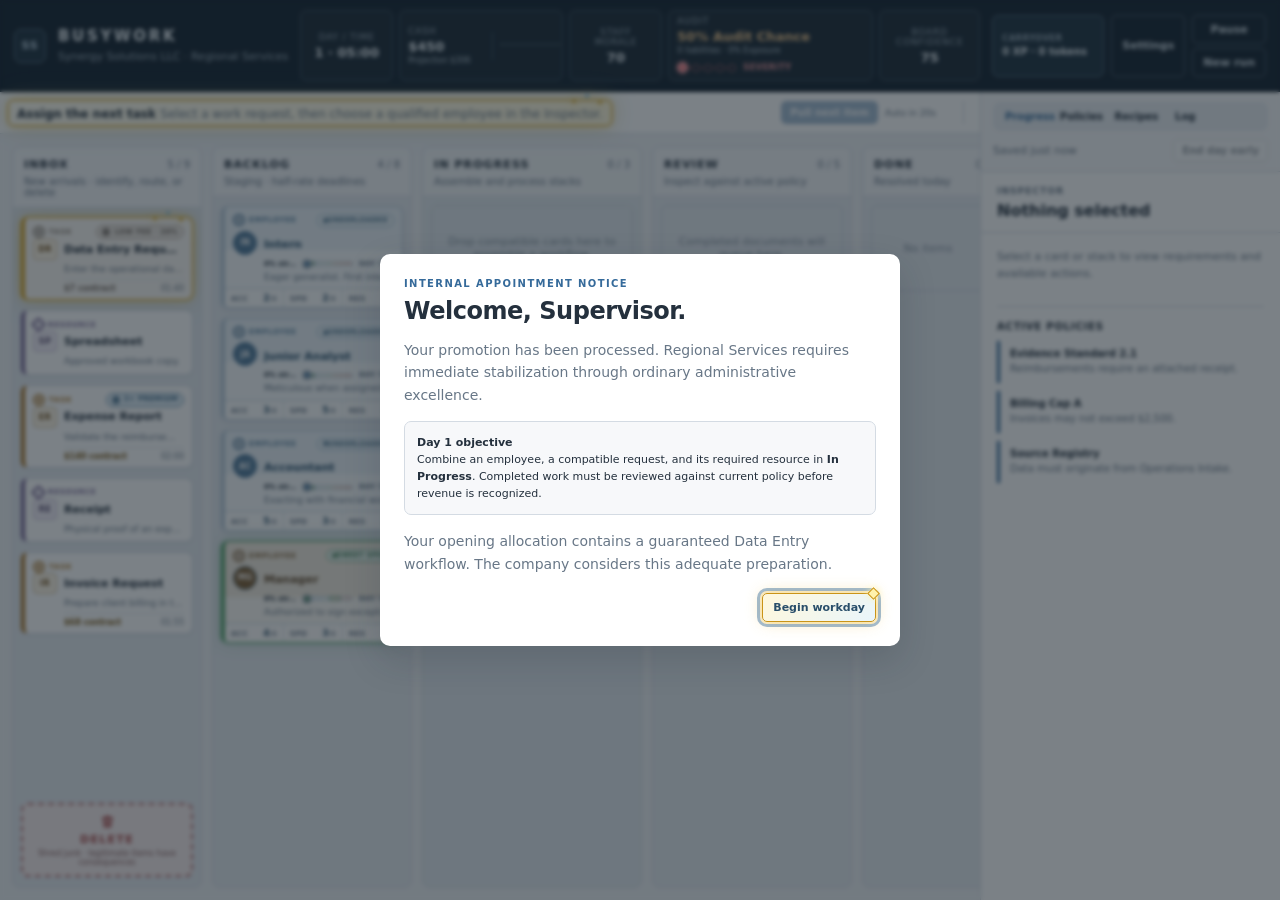
==== commit 06fd8115: "Refine BUSYWORK interface and mobile board" ====
--- a/index.html
+++ b/index.html
@@ -170,11 +170,10 @@
     .folder-pile > .card .card-modifiers { grid-column: 1 / -1; width: 100%; justify-content: flex-end; margin: 3px 0 0; }
     .folder-pile > .card .card-desc { display: none; }
     .folder-pile > .card .card-meta { margin: 4px 0 0 31px; padding: 0; border: 0; font-size: 8px; }
-    .folder-pile .stack-pips { position: static; z-index: 4; flex: 0 0 auto; display: grid; grid-template-columns: repeat(5,25px); justify-content: end; gap: 3px; margin: 0 0 0 auto; padding: 4px 5px; border: 1px solid color-mix(in srgb,var(--kind-color) 24%,#aeb9c3); border-radius: 4px; background: linear-gradient(180deg,rgb(255 255 255 / 72%),color-mix(in srgb,var(--kind-color) 7%,#eef2f5)); box-shadow: inset 0 1px 3px rgb(25 39 52 / 12%), 0 1px 0 rgb(255 255 255 / 78%); pointer-events: none; }
+    .folder-pile .stack-pips { position: static; z-index: 4; flex: 0 0 auto; display: grid; grid-template-columns: repeat(4,25px); justify-content: end; gap: 3px; margin: 0 0 0 auto; padding: 4px 5px; border: 1px solid color-mix(in srgb,var(--kind-color) 24%,#aeb9c3); border-radius: 4px; background: linear-gradient(180deg,rgb(255 255 255 / 72%),color-mix(in srgb,var(--kind-color) 7%,#eef2f5)); box-shadow: inset 0 1px 3px rgb(25 39 52 / 12%), 0 1px 0 rgb(255 255 255 / 78%); pointer-events: none; }
     .folder-pile .stack-pip { grid-template-columns: 1fr; width: 25px; height: 18px; border-width: 1px; border-radius: 3px; padding: 2px; box-shadow: 0 1px 2px rgb(25 39 52 / 12%); font-size: 5.5px; pointer-events: auto; }
     .folder-pile .stack-pip + .stack-pip { margin-left: 0; }
     .folder-pile .stack-pip:hover, .folder-pile .stack-pip:focus-visible { transform: translateY(-2px) scale(1.08); }
-    .folder-pile .stack-pip.is-top { border-color: color-mix(in srgb,var(--kind-color) 62%,#81909c); box-shadow: 0 0 0 1px color-mix(in srgb,var(--kind-color) 16%,transparent), 0 2px 4px rgb(25 39 52 / 16%); }
     .folder-pile .stack-pip.is-empty { border-style: dashed; border-color: #aeb9c3; background: transparent; box-shadow: none; cursor: default; pointer-events: none; }
     .folder-pile .stack-pip-type { display: none; }
     .folder-pile .stack-pip-timer { height: 1px; }
@@ -667,30 +666,16 @@
     .shift-stamp-copy { display: grid; gap: 1px; }
     .shift-stamp-copy strong { font-size: 10px; letter-spacing: .13em; text-transform: uppercase; }
     .shift-stamp-copy span { color: var(--muted); font-size: 8px; letter-spacing: .08em; text-transform: uppercase; }
-    .process-reward-grid { display: grid; grid-template-columns: minmax(265px,.92fr) minmax(205px,.72fr) 46px minmax(310px,1.12fr); gap: 9px; align-items: stretch; }
+    .process-reward-grid { display: grid; grid-template-columns: minmax(0,1fr) 46px minmax(0,1fr); gap: 9px; align-items: stretch; }
     .process-reward-screen .modal-actions { margin-top: 3px; padding-top: 3px; }
     .process-reward-screen .reward-tree { gap: 4px; margin-top: 0; }
-    .process-reward-screen .reward-row { position: relative; grid-template-columns: minmax(104px,.82fr) minmax(105px,1fr) auto; gap: 5px; padding: 1px 6px; cursor: pointer; }
-    .process-reward-screen .reward-row:hover { border-color: #78a6c7; background: linear-gradient(100deg,#fff 45%,#e4f2fb); }
-    .process-reward-screen .reward-row.selected { border-color: var(--accent); border-left-color: var(--accent); background: linear-gradient(100deg,#f8fcff 40%,#ddecf7); box-shadow: 0 0 0 2px rgb(43 105 153 / 12%); }
-    .process-reward-screen .reward-row.selected::after { content: ''; position: absolute; right: -7px; top: 50%; width: 10px; height: 10px; border-top: 1px solid var(--accent); border-right: 1px solid var(--accent); background: #e5f1f9; transform: translateY(-50%) rotate(45deg); }
+    .process-reward-screen .reward-row { grid-template-columns: minmax(118px,.82fr) minmax(130px,1fr) auto; gap: 5px; padding: 1px 6px; }
     .process-reward-screen .reward-row small { font-size: 8px; }
     .process-reward-screen .reward-row strong { font-size: 10px; line-height: 1.15; }
     .process-reward-screen .reward-row span { font-size: 8px; line-height: 1.2; }
     .process-reward-screen .reward-row .btn { padding: 3px 7px; font-size: 9px; }
     .process-reward-screen .reward-pips { margin-top: 2px; }
     .process-reward-screen .reward-pip { width: 15px; height: 5px; }
-    .process-detail-panel { position: relative; display: flex; flex-direction: column; }
-    .process-detail-branch { color: var(--accent); font-size: 9px; font-weight: 800; letter-spacing: .12em; text-transform: uppercase; }
-    .process-detail-panel h4 { margin: 5px 0 4px; font-size: 17px; line-height: 1.15; }
-    .process-detail-panel > p { margin: 0 0 9px; font-size: 10px; line-height: 1.45; }
-    .process-detail-current { display: flex; justify-content: space-between; align-items: center; gap: 8px; border-block: 1px solid var(--border); padding: 7px 0; color: var(--muted); font-size: 9px; }
-    .process-detail-current strong { color: var(--text); font-size: 10px; }
-    .process-detail-levels { display: grid; gap: 5px; margin-top: 8px; }
-    .process-detail-level { display: grid; grid-template-columns: 23px minmax(0,1fr); gap: 6px; align-items: center; border: 1px solid var(--border); border-radius: 5px; background: #fff; padding: 6px; color: var(--muted); font-size: 9px; line-height: 1.3; }
-    .process-detail-level i { display: grid; width: 21px; height: 21px; place-items: center; border: 1px solid #9fb2bf; border-radius: 50%; color: #506b7e; font-style: normal; font-weight: 800; }
-    .process-detail-level.complete { border-color: #93bea3; background: #edf8f1; color: #2f6844; }
-    .process-detail-level.next { border-color: #74a8cc; background: #edf7fd; color: #245d87; box-shadow: inset 3px 0 0 var(--accent); }
     .process-path-or { display: grid; grid-template-rows: 1fr auto 1fr; align-items: center; justify-items: center; color: #6f7b84; font-size: 11px; font-weight: 900; letter-spacing: .12em; }
     .process-path-or::before, .process-path-or::after { content: ''; width: 1px; height: 100%; background: linear-gradient(transparent,var(--border-strong),transparent); }
     .process-path-or span { display: grid; width: 36px; height: 36px; place-items: center; border: 1px solid var(--border-strong); border-radius: 50%; background: var(--surface); box-shadow: 0 2px 8px rgb(42 56 66 / 10%); }
@@ -707,10 +692,18 @@
     .process-reward-screen .staff-upgrade-row .btn { width: auto; padding-block: 3px; font-size: 10px; }
     .process-reward-screen .staff-upgrade-copy .stat-explainer-token { display: inline-flex; }
     .process-reward-screen .manager-rule-token { font-size: 8px; }
-    .briefing-grid { display: grid; grid-template-columns: minmax(310px,1.08fr) minmax(240px,.78fr) minmax(330px,1.14fr); gap: 12px; align-items: start; }
+    .briefing-grid { display: grid; grid-template-columns: repeat(3,minmax(0,1fr)); gap: 12px; align-items: stretch; }
     .briefing-grid .company-dashboard { margin: 0; }
     .briefing-grid .section { padding: 0; border: 0; }
     .briefing-grid .policy { margin-bottom: 6px; padding-block: 5px; }
+    .overnight-changes { display: grid; grid-template-columns: repeat(2,minmax(0,1fr)); gap: 8px; }
+    .overnight-delta { display: grid; gap: 3px; min-height: 72px; align-content: center; border: 1px solid var(--border); border-left: 4px solid var(--accent); border-radius: 6px; background: var(--surface); padding: 9px; }
+    .overnight-delta small { color: var(--muted); font-size: 8px; font-weight: 800; letter-spacing: .09em; text-transform: uppercase; }
+    .overnight-delta strong { font-size: 18px; line-height: 1; font-variant-numeric: tabular-nums; }
+    .overnight-delta span { color: var(--muted); font-size: 9px; }
+    .overnight-delta.is-positive { border-left-color: var(--success); }
+    .overnight-delta.is-negative { border-left-color: var(--danger); }
+    .overnight-delta.is-neutral { border-left-color: #8d9aa4; }
     .quarterly-grid { display: grid; grid-template-columns: minmax(0,.95fr) minmax(0,.9fr) minmax(0,1.25fr); gap: 12px; align-items: start; }
     .quarterly-grid .company-dashboard, .quarterly-grid .chart-wrap { margin: 0; }
     .quarterly-grid .upgrade-grid { grid-template-columns: repeat(2,minmax(0,1fr)); gap: 6px; margin-top: 0; }
@@ -720,7 +713,7 @@
     .operating-close-header { display: flex; align-items: end; justify-content: space-between; gap: 20px; margin-bottom: 13px; }
     .operating-close-header h2 { margin-bottom: 3px; }
     .operating-close-header p { margin: 0; font-size: 11px; }
-    .operating-close-grid { display: grid; grid-template-columns: minmax(280px,1.05fr) minmax(230px,.76fr) minmax(330px,1.18fr); gap: 12px; align-items: stretch; }
+    .operating-close-grid { display: grid; grid-template-columns: repeat(3,minmax(0,1fr)); gap: 12px; align-items: stretch; }
     .operating-close-panel { min-width: 0; }
     .operating-close-status .company-dashboard { margin: 0; }
     .operating-close-finance .chart-wrap { max-width: 260px; margin: 0 auto; }
@@ -730,47 +723,68 @@
     .operating-close-ledger dt { color: var(--muted); }
     .operating-close-ledger dd { margin: 0; font-weight: 780; text-align: right; }
     .operating-close-decisions > p { margin: 0 0 7px; font-size: 10px; }
+    .overnight-option-divider { display: grid; grid-template-columns: 1fr auto 1fr; align-items: center; gap: 8px; margin: 8px 0; color: #6f7b84; font-size: 9px; font-weight: 900; letter-spacing: .12em; }
+    .overnight-option-divider::before, .overnight-option-divider::after { content: ''; height: 1px; background: linear-gradient(90deg,transparent,var(--border-strong)); }
+    .overnight-option-divider::after { background: linear-gradient(90deg,var(--border-strong),transparent); }
+    .overnight-option-divider span { display: grid; width: 30px; height: 30px; place-items: center; border: 1px solid var(--border-strong); border-radius: 50%; background: var(--surface); box-shadow: 0 2px 7px rgb(42 56 66 / 10%); }
+    .operating-close-decisions .overnight-hiring { margin-top: 0; padding-top: 0; border-top: 0; }
     .operating-close-decisions .ruling-grid { grid-template-columns: repeat(3,minmax(0,1fr)); gap: 6px; }
     .operating-close-decisions .ruling-grid .btn { min-height: 52px; padding: 7px 8px; font-size: 10px; }
     .operating-close-decisions .ruling-grid .btn small { font-size: 9px; line-height: 1.35; }
     .operating-close-decisions .section { margin-top: 10px !important; padding: 10px 0 0; }
     .operating-close-decisions .section h3 { margin-bottom: 5px; }
     .operating-close-decisions .section p { margin-bottom: 7px; font-size: 10px; line-height: 1.4; }
-    dialog:has(.run-failure-screen) { top: calc(var(--header-h) + 4px); bottom: auto; width: min(1180px, calc(100vw - 32px)); max-height: calc(100vh - var(--header-h) - 8px); margin: 0 auto; border: 1px solid #681e25; box-shadow: 0 24px 70px rgb(63 5 12 / 38%); }
-    dialog:has(.run-failure-screen)::backdrop { background: rgb(35 4 9 / 76%); backdrop-filter: blur(4px) saturate(.72); }
-    .run-failure-screen { margin: -24px; background: #fffafa; min-height: 100%; }
-    .run-failure-hero { position: relative; overflow: hidden; padding: 13px 24px 11px; border-bottom: 4px solid #6f1820; background: linear-gradient(125deg,#7f2028,#4b1017 72%); color: #fff4f4; }
-    .run-failure-hero::after { content: "TERMINATED"; position: absolute; right: -16px; bottom: -11px; color: rgb(255 255 255 / 5%); font-size: 54px; font-weight: 900; letter-spacing: .04em; transform: rotate(-4deg); }
-    .run-failure-kicker { position: relative; z-index: 1; color: #ffc3c6; font-size: 10px; font-weight: 850; letter-spacing: .18em; text-transform: uppercase; }
-    .run-failure-hero h2 { position: relative; z-index: 1; margin: 4px 0 3px; color: #fff; font-size: 28px; line-height: 1.05; letter-spacing: .01em; }
-    .run-failure-hero p { position: relative; z-index: 1; max-width: 780px; margin: 3px 0 0; color: #f3c8ca; font-size: 10px; line-height: 1.4; }
-    .run-failure-body { padding: 12px 18px; }
-    .terminal-cause { display: grid; grid-template-columns: auto minmax(0,1fr) auto; align-items: center; gap: 10px; border: 1px solid #d99aa0; border-left: 5px solid var(--danger); border-radius: 7px; background: #fff0f1; padding: 9px 12px; }
-    .terminal-cause-mark { width: 30px; height: 30px; border-radius: 50%; background: var(--danger); color: white; display: grid; place-items: center; font-size: 18px; font-weight: 850; }
+    dialog:has(.run-failure-screen) { inset: 8px auto auto 50%; width: min(660px, calc(100vw - 20px)); max-height: calc(100vh - 16px); margin: 0; padding: 0; transform: translateX(-50%); border: 1px solid #18354b; border-radius: 10px; background: #f7f3e9; box-shadow: 0 25px 80px rgb(10 24 35 / 48%); }
+    dialog:has(.run-failure-screen)::backdrop { background: rgb(18 30 39 / 78%); backdrop-filter: blur(4px) saturate(.72); }
+    .run-failure-screen { position: relative; min-height: 100%; background-color: #f8f5ed; background-image: linear-gradient(rgb(25 49 67 / 2.5%) 1px,transparent 1px),linear-gradient(90deg,rgb(25 49 67 / 1.8%) 1px,transparent 1px); background-size: 18px 18px; color: #243541; }
+    .run-failure-screen::before, .run-failure-screen::after { content: ''; position: absolute; left: -7px; z-index: 3; width: 17px; height: 8px; border: 2px solid #586a76; border-radius: 6px; background: #b9c2c8; box-shadow: inset 0 0 0 2px #eef1f3; }
+    .run-failure-screen::before { top: 142px; }
+    .run-failure-screen::after { top: 410px; }
+    .run-failure-topbar { display: flex; align-items: center; gap: 9px; height: 35px; border-bottom: 1px solid #3c607b; background: linear-gradient(180deg,#12334e,#0b2438); padding: 0 12px; color: #e7f0f5; font-size: 10px; font-weight: 850; letter-spacing: .04em; text-transform: uppercase; }
+    .run-failure-topmark { display: grid; width: 20px; height: 20px; place-items: center; border: 1px solid #7190a6; border-radius: 4px; font-size: 10px; }
+    .run-failure-hero { position: relative; padding: 17px 39px 9px; color: #29404f; }
+    .run-failure-kicker { color: #5d7280; font-size: 9px; font-weight: 800; letter-spacing: .13em; text-transform: uppercase; }
+    .run-failure-hero h2 { margin: 4px 0 0; color: #8f1f25; font-family: Georgia,'Times New Roman',serif; font-size: 29px; line-height: 1.05; letter-spacing: -.025em; }
+    .run-failure-stamp { position: absolute; right: 28px; top: 14px; border: 3px double rgb(173 58 57 / 25%); border-radius: 4px; padding: 4px 8px; color: rgb(173 58 57 / 24%); font-size: 17px; font-weight: 900; letter-spacing: .04em; transform: rotate(10deg); }
+    .run-failure-body { padding: 0 20px 12px; }
+    .terminal-cause { display: grid; grid-template-columns: 70px minmax(0,1fr); align-items: center; min-height: 96px; border: 1px solid #dedbd2; border-radius: 6px; background: rgb(255 255 255 / 44%); padding: 8px 18px; }
+    .terminal-cause-mark { position: relative; display: grid; width: 58px; height: 67px; place-items: center; clip-path: polygon(50% 0,94% 18%,88% 76%,50% 100%,12% 76%,6% 18%); background: linear-gradient(155deg,#dde4e5,#f9faf7 50%,#c6d0d2); color: #315d7b; font-family: Georgia,serif; font-size: 22px; font-weight: 850; filter: drop-shadow(0 1px 1px rgb(30 50 63 / 24%)); }
+    .terminal-cause-mark::after { content: ''; position: absolute; inset: 6px; clip-path: inherit; border: 1px solid #9fadb2; }
+    .terminal-cause-mark svg { position: relative; z-index: 1; width: 30px; height: 30px; fill: none; stroke: currentColor; stroke-linecap: round; stroke-linejoin: round; stroke-width: 2; }
     .terminal-cause strong, .terminal-cause span { display: block; }
-    .terminal-cause strong { font-size: 12px; }
-    .terminal-cause span { margin-top: 3px; color: #7f4b50; font-size: 9px; line-height: 1.4; }
-    .terminal-cause-value { color: #851f28; font-size: 19px; font-weight: 850; font-variant-numeric: tabular-nums; text-align: right; }
-    .run-failure-landscape { display: grid; grid-template-columns: minmax(0,1.18fr) minmax(390px,.82fr); align-items: start; gap: 12px; margin-top: 10px; }
-    .run-failure-stats, .run-failure-outcome { min-width: 0; border: 1px solid #ddc8ca; border-radius: 8px; background: #fff; padding: 10px; }
-    .run-failure-outcome { border-color: #a96a70; border-top: 5px solid #8f2831; background: linear-gradient(180deg,#fff,#fff8f8); box-shadow: 0 8px 22px rgb(88 27 33 / 12%); }
-    .run-failure-section { margin-top: 10px; }
-    .run-failure-stats > .run-failure-section:first-child, .run-failure-outcome > .run-failure-section:first-child { margin-top: 0; }
-    .run-failure-section-head { display: flex; align-items: baseline; justify-content: space-between; gap: 12px; margin-bottom: 9px; }
-    .run-failure-section h3 { margin: 0; color: #4f1d22; font-size: 11px; letter-spacing: .1em; text-transform: uppercase; }
-    .run-failure-section-head span { color: var(--muted); font-size: 9px; }
-    .terminal-metrics { display: grid; grid-template-columns: repeat(3,minmax(0,1fr)); gap: 8px; }
-    .terminal-metric { border: 1px solid #d8c1c4; border-top: 3px solid #a96a70; border-radius: 6px; background: var(--surface); padding: 10px; }
-    .terminal-metric.is-cause { border-color: #c95b64; border-top-color: #9f2530; background: #fff1f2; box-shadow: 0 0 0 2px rgb(169 71 79 / 9%); }
-    .terminal-metric-label { color: #7e565a; font-size: 8px; font-weight: 800; letter-spacing: .08em; text-transform: uppercase; }
-    .terminal-metric strong { display: block; margin-top: 4px; color: #351f22; font-size: 17px; font-variant-numeric: tabular-nums; }
-    .terminal-metric p { margin: 5px 0 0; color: var(--muted); font-size: 8px; line-height: 1.4; }
-    .factor-list { display: grid; grid-template-columns: repeat(2,minmax(0,1fr)); gap: 6px; }
-    .factor-row { display: grid; grid-template-columns: minmax(0,1fr) auto; gap: 8px; border: 1px solid var(--border); border-radius: 5px; background: var(--surface); padding: 6px 8px; }
-    .factor-row span, .factor-row strong { display: block; }
-    .factor-row span { color: var(--muted); font-size: 8px; line-height: 1.35; }
-    .factor-row strong { color: #5d272c; font-size: 10px; font-variant-numeric: tabular-nums; text-align: right; }
+    .terminal-cause-label { color: #536a79; font-size: 9px; font-weight: 850; letter-spacing: .08em; text-transform: uppercase; }
+    .terminal-cause-value { margin: 2px 0 1px; color: #8f1f25; font-family: Georgia,'Times New Roman',serif; font-size: 31px; font-weight: 850; line-height: 1; font-variant-numeric: tabular-nums; }
+    .terminal-cause-threshold { color: #5d7280; font-size: 8px; font-weight: 800; letter-spacing: .08em; text-transform: uppercase; }
+    .run-failure-section { margin-top: 8px; border: 1px solid #dedbd2; border-radius: 6px; background: rgb(255 255 255 / 54%); overflow: hidden; }
+    .run-failure-section-head { display: flex; align-items: baseline; gap: 6px; padding: 7px 11px 4px; }
+    .run-failure-section h3 { margin: 0; color: #31566f; font-size: 9px; letter-spacing: .1em; text-transform: uppercase; }
+    .run-failure-section-head span { color: var(--muted); font-size: 8px; }
+    .run-keep-grid { display: grid; grid-template-columns: repeat(3,minmax(0,1fr)); padding: 3px 8px 8px; }
+    .run-keep-stat { display: grid; min-width: 0; justify-items: center; gap: 1px; border-left: 1px solid #dfddd6; padding: 5px 10px; text-align: center; }
+    .run-keep-stat:first-child { border-left: 0; }
+    .run-keep-stat .run-keep-icon { display: grid; width: 29px; height: 29px; place-items: center; color: #496f88; font-size: 25px; line-height: 1; }
+    .run-keep-stat .run-keep-icon.tokens { clip-path: polygon(50% 0,92% 20%,87% 74%,50% 100%,13% 74%,8% 20%); background: #6ca06f; color: #fff; font-size: 13px; }
+    .run-keep-icon.upgrades { color: #7b858a; }
+    .run-keep-stat strong { color: #3f6f62; font-size: 20px; line-height: 1; font-variant-numeric: tabular-nums; }
+    .run-keep-stat span { font-size: 9px; font-weight: 780; line-height: 1.15; }
+    .run-keep-stat small { max-width: 112px; color: #657783; font-size: 7px; line-height: 1.25; }
+    .failure-driver-list { display: grid; gap: 3px; padding: 2px 12px 8px; }
+    .failure-driver { display: grid; grid-template-columns: 16px auto minmax(20px,1fr) auto; align-items: center; gap: 6px; min-height: 19px; font-size: 9px; }
+    .failure-driver b { color: #31566f; }
+    .failure-driver i { height: 1px; border-top: 1px dotted #8d9aa1; }
+    .failure-driver strong { color: #9a242a; font-size: 10px; font-variant-numeric: tabular-nums; }
+    .run-failure-lesson { display: grid; grid-template-columns: 38px minmax(0,1fr); align-items: center; gap: 8px; margin-top: 8px; border: 1px solid #e1c9c5; border-radius: 6px; background: #fbefea; padding: 8px 10px; }
+    .run-failure-lesson-mark { display: grid; width: 29px; height: 33px; place-items: center; clip-path: polygon(50% 0,92% 20%,87% 74%,50% 100%,13% 74%,8% 20%); background: #d95d57; color: white; font-size: 16px; font-weight: 900; }
+    .run-failure-lesson strong { display: block; color: #a4413d; font-size: 8px; letter-spacing: .08em; text-transform: uppercase; }
+    .run-failure-lesson p { margin: 2px 0 0; color: #5d4b49; font-size: 9px; line-height: 1.3; }
+    .run-failure-actions { margin-top: 8px; border: 1px solid #dedbd2; border-radius: 6px; background: rgb(255 255 255 / 54%); padding: 7px 10px 9px; }
+    .run-failure-actions h3 { margin: 0 0 6px; color: #31566f; font-size: 8px; letter-spacing: .1em; text-transform: uppercase; }
+    .run-failure-action-grid { display: grid; grid-template-columns: repeat(3,minmax(0,1fr)); gap: 7px; }
+    .run-failure-action-grid .btn { min-height: 34px; justify-content: center; padding: 5px 7px; font-size: 8px; }
+    .run-failure-action-grid .btn.primary { border-color: #1764a2; background: linear-gradient(#2582c9,#1764a2); }
+    .run-failure-footer { display: flex; justify-content: space-between; gap: 12px; margin-top: 8px; border-top: 1px solid #d7d5ce; padding: 7px 3px 0; color: #667985; font-size: 7px; }
     .run-failure-details { margin-top: 10px; border: 1px solid #ddc8ca; border-radius: 7px; background: #fff; overflow: hidden; }
+    .run-failure-screen .run-failure-details:not([open]) { display: none; }
     .run-failure-details > summary { display: flex; align-items: center; justify-content: space-between; gap: 12px; padding: 8px 10px; color: #4f1d22; font-size: 10px; font-weight: 850; letter-spacing: .08em; text-transform: uppercase; cursor: pointer; list-style: none; }
     .run-failure-details > summary::-webkit-details-marker { display: none; }
     .run-failure-details > summary::after { content: "Show"; flex: 0 0 auto; border: 1px solid #d8c1c4; border-radius: 999px; background: #f8eef0; padding: 3px 7px; color: #835057; font-size: 7px; letter-spacing: .08em; }
@@ -787,23 +801,8 @@
     .failure-ledger-tags { display: flex; flex-wrap: wrap; gap: 4px; margin-top: 6px; }
     .failure-ledger-tag { border-radius: 999px; background: #f4e5e7; color: #8b3b42; padding: 2px 5px; font-size: 7px; font-weight: 800; letter-spacing: .05em; text-transform: uppercase; }
     .failure-ledger-empty { padding: 14px; color: var(--muted); font-size: 9px; line-height: 1.5; }
-    .run-total-grid { display: grid; grid-template-columns: repeat(5,minmax(0,1fr)); gap: 5px; }
-    .run-total-stat { border: 1px solid #e1d1d3; border-radius: 6px; background: #fffafa; padding: 7px; text-align: center; }
-    .run-total-stat strong, .run-total-stat span { display: block; }
-    .run-total-stat strong { color: #5d272c; font-size: 16px; font-variant-numeric: tabular-nums; }
-    .run-total-stat span { margin-top: 3px; color: var(--muted); font-size: 7px; line-height: 1.25; }
-    .run-failure-outcome .carryover-award { grid-template-columns: 1fr; margin-top: 7px; }
-    .run-failure-outcome .carryover-award > div { padding: 6px 8px; }
-    .run-failure-outcome .carryover-award span { margin-top: 2px; }
     .run-failure-carryover > p { color: var(--muted); font-size: 9px; line-height: 1.45; }
-    .run-failure-carryover .upgrade-grid { grid-template-columns: 1fr; max-height: 290px; overflow: auto; }
-    .run-failure-screen .modal-actions { margin-top: 10px; padding-top: 9px; border-top: 1px solid #e4cdd0; }
-    .run-failure-screen .modal-actions .btn.primary { border-color: #781e26; background: #8f2831; }
-    @media (max-width: 900px) {
-      dialog:has(.run-failure-screen) { width: min(760px, calc(100vw - 24px)); }
-      .run-failure-landscape { grid-template-columns: 1fr; }
-      .run-failure-outcome { grid-row: 1; }
-    }
+    .run-failure-carryover .upgrade-grid { grid-template-columns: repeat(2,minmax(0,1fr)); max-height: 290px; overflow: auto; }
     .setting { display: flex; justify-content: space-between; gap: 16px; align-items: center; padding: 10px 0; border-bottom: 1px solid var(--border); }
     .setting label { font-size: 11px; font-weight: 650; }
     .toast-region { position: fixed; right: 350px; bottom: 55px; z-index: 900; display: grid; gap: 7px; pointer-events: none; }
@@ -824,6 +823,14 @@
     .paused-card { background: var(--surface); border: 1px solid var(--border); box-shadow: var(--shadow); border-radius: var(--radius); padding: 18px 24px; text-align: center; }
     .paused-card strong { display: block; font-size: 16px; }
     .paused-card span { display: block; color: var(--muted); margin-top: 5px; font-size: 11px; }
+    dialog.mobile-rotate-prompt { display: none; position: fixed; inset: 0; width: 100vw; max-width: none; height: 100dvh; max-height: none; margin: 0; border: 0; place-items: center; background: rgb(12 27 39 / 88%); padding: 18px; backdrop-filter: blur(5px); }
+    dialog.mobile-rotate-prompt::backdrop { background: transparent; }
+    .mobile-rotate-card { width: min(340px,calc(100vw - 30px)); border: 1px solid #7893a6; border-radius: 10px; background: #f8fafb; padding: 18px; color: var(--text); box-shadow: 0 22px 60px rgb(0 0 0 / 42%); text-align: center; }
+    .mobile-rotate-device { display: grid; width: 44px; height: 68px; margin: 0 auto 13px; place-items: center; border: 3px solid #315b78; border-radius: 8px; color: #315b78; font-size: 20px; font-weight: 900; transform: rotate(90deg); }
+    .mobile-rotate-card strong { display: block; color: #18364d; font-size: 18px; }
+    .mobile-rotate-card p { margin: 7px auto 13px; color: var(--muted); font-size: 11px; line-height: 1.45; }
+    .mobile-rotate-card .btn { min-height: 44px; }
+    .mobile-touch-hint { display: none; color: #456377 !important; font-size: 9px !important; font-weight: 750; }
 
     /* 05 RESPONSIVE AND ACCESSIBILITY */
     @media (max-width: 1120px) {
@@ -866,10 +873,10 @@
       dialog:has(.night-screen) { width: min(700px, calc(100vw - 24px)); }
       .night-screen-header { display: block; }
       .night-screen-legend { margin-top: 9px; }
-      .process-reward-grid { grid-template-columns: 1fr 1fr; }
+      .process-reward-grid { grid-template-columns: 1fr; }
       .process-path-or { grid-column: 1 / -1; grid-template-columns: 1fr auto 1fr; grid-template-rows: auto; }
       .process-path-or::before, .process-path-or::after { width: 100%; height: 1px; }
-      .process-reward-screen .staff-choice { grid-column: 1 / -1; }
+      .process-reward-screen .staff-choice { grid-column: auto; }
       .briefing-grid, .quarterly-grid { grid-template-columns: 1fr 1fr; }
       .briefing-grid .night-panel:last-child, .quarterly-grid .night-panel:last-child { grid-column: 1 / -1; }
       .operating-close-header { display: block; }
@@ -885,6 +892,69 @@
       .process-reward-screen .staff-shop { grid-template-columns: 1fr; }
       .operating-close-decisions { grid-column: auto; }
       .operating-close-decisions .ruling-grid { grid-template-columns: 1fr; }
+    }
+    @media (any-pointer: coarse) and (max-width: 1000px) {
+      body.mobile-device .btn, body.mobile-device button, body.mobile-device input, body.mobile-device select { min-height: 40px; }
+      body.mobile-device .card { touch-action: pan-y; }
+      body.mobile-device :is(.card-label-row,.card-top,.employee-card-head,.workflow-order-head,.workflow-assignment,.folder-tab,[data-stack-card-id],[data-stack-token-card-id]) { touch-action: none; }
+      body.mobile-device .column-body { touch-action: auto; overscroll-behavior-y: contain; }
+      body.mobile-device .board { touch-action: pan-x; overscroll-behavior-x: contain; -webkit-overflow-scrolling: touch; }
+      body.mobile-device.dragging :is(.board,.column-body,.card) { touch-action: none; }
+      body.mobile-device .lane-drop-slot { height: 17px; margin: -6px 0; }
+      body.mobile-device .lane-drop-slot::before { inset: 6px 3px auto; height: 5px; }
+      body.mobile-device .stack-pip { width: 58px; height: 34px; }
+      body.mobile-device .mobile-touch-hint { display: inline; }
+      body.mobile-device .brand p { display: block; }
+      body.mobile-device .inspector-body, body.mobile-device .column-body { scrollbar-width: auto; }
+    }
+    @media (any-pointer: coarse) and (max-width: 1000px) and (orientation: portrait) {
+      body.mobile-device:not(.rotation-dismissed) .mobile-rotate-prompt { display: grid; }
+    }
+    @media (any-pointer: coarse) and (max-width: 1000px) and (orientation: landscape) {
+      :root { --header-h: 92px; }
+      body.mobile-device { overflow: hidden; overscroll-behavior: none; }
+      body.mobile-device .app { width: 100vw; height: 100dvh; min-height: 0; overflow: hidden; }
+      body.mobile-device .topbar { grid-template-columns: minmax(125px,1fr) auto; gap: 4px 8px; padding: 6px 8px; }
+      body.mobile-device .brand-mark { width: 29px; height: 29px; }
+      body.mobile-device .brand h1 { font-size: 12px; }
+      body.mobile-device .brand p { display: block; font-size: 7px; }
+      body.mobile-device .header-actions { min-height: 34px; gap: 4px; }
+      body.mobile-device .header-actions .btn, body.mobile-device .carryover-wallet { min-height: 34px; padding: 4px 7px; }
+      body.mobile-device .carryover-wallet { min-width: 96px; }
+      body.mobile-device .meters { order: 3; grid-column: 1 / -1; display: grid; grid-template-columns: 72px 128px 76px 176px 84px; gap: 4px; overflow-x: auto; border-top: 1px solid #334957; padding-top: 4px; padding-bottom: 1px; scrollbar-width: none; }
+      body.mobile-device .meters::-webkit-scrollbar { display: none; }
+      body.mobile-device .meter { min-height: 37px; padding: 4px 6px; }
+      body.mobile-device .meter-label { font-size: 7px; }
+      body.mobile-device .meter-value { font-size: 10px; }
+      body.mobile-device .meter-detail { font-size: 6px; }
+      body.mobile-device .workspace { min-height: 0; display: grid; grid-template-columns: minmax(0,1fr) clamp(260px,34vw,300px); overflow: hidden; }
+      body.mobile-device .board-wrap { height: auto; min-height: 0; }
+      body.mobile-device .noticebar { min-height: 34px; flex-direction: row; align-items: center; gap: 6px; padding: 4px 7px; }
+      body.mobile-device .notice-copy { padding: 2px 4px; margin: -2px -4px; }
+      body.mobile-device .noticebar strong { font-size: 9px; }
+      body.mobile-device .noticebar span { font-size: 8px; }
+      body.mobile-device .notice-actions { width: auto; margin-left: auto; }
+      body.mobile-device .arrival-control { gap: 4px; padding-right: 0; border-right: 0; }
+      body.mobile-device .arrival-control span { min-width: 48px; }
+      body.mobile-device .arrival-control .btn { min-height: 30px; padding: 3px 6px; font-size: 8px; }
+      body.mobile-device .board { grid-template-columns: 210px 172px 198px 174px 128px; gap: 6px; padding: 6px; }
+      body.mobile-device .column { min-width: 0; }
+      body.mobile-device .column-head { padding: 7px 7px 6px; }
+      body.mobile-device .column-title h2 { font-size: 9px; }
+      body.mobile-device .column-sub { margin-top: 3px; font-size: 8px; }
+      body.mobile-device .column-body { padding: 5px; }
+      body.mobile-device .card { margin-bottom: 0; padding: 6px 7px 5px; }
+      body.mobile-device .stack { margin-bottom: 5px; }
+      body.mobile-device .inspector { position: sticky; right: 0; z-index: 20; min-height: 0; max-height: 100%; border-top: 0; border-left: 2px solid #8da0b0; box-shadow: -8px 0 18px rgb(28 45 58 / 16%); }
+      body.mobile-device .inspector-tools { gap: 5px; padding: 5px 7px; }
+      body.mobile-device .inspector-nav { gap: 3px; }
+      body.mobile-device .inspector-nav .btn { min-height: 32px; font-size: 8px; }
+      body.mobile-device .inspector-actions .btn { min-height: 32px; }
+      body.mobile-device .inspector-head { padding: 7px 10px; }
+      body.mobile-device .inspector-head h2 { margin-top: 2px; font-size: 13px; }
+      body.mobile-device .inspector-body { padding: 8px 10px 22px; }
+      body.mobile-device .paused-cover { inset: var(--header-h) clamp(260px,34vw,300px) 0 0; }
+      body.mobile-device .toast-region { right: calc(clamp(260px,34vw,300px) + 8px); bottom: 8px; }
     }
     @media (prefers-reduced-motion: reduce) {
       *, *::before, *::after { animation-duration: .01ms !important; transition-duration: .01ms !important; scroll-behavior: auto !important; }
@@ -917,7 +987,7 @@
     <div class="workspace">
       <section class="board-wrap" aria-label="Kanban board">
         <div class="noticebar">
-          <div class="notice-copy" id="noticeCopy" aria-live="polite"><strong id="noticeTitle">Opening allocation</strong> <span id="noticeText">Build a valid stack in In Progress.</span></div>
+          <div class="notice-copy" id="noticeCopy" aria-live="polite"><strong id="noticeTitle">Opening allocation</strong> <span id="noticeText">Build a valid stack in In Progress.</span> <span class="mobile-touch-hint">Tap to select · drag a card header to move · swipe lane space to browse</span></div>
           <div class="notice-actions"><div class="arrival-control"><button class="btn small primary" id="pullArrivalBtn">Pull next item</button><span id="arrivalCountdown">Auto in --</span></div></div>
         </div>
         <!-- 02 BOARD -->
@@ -940,6 +1010,15 @@
       </aside>
     </div>
   </main>
+
+  <dialog class="mobile-rotate-prompt" id="mobileRotatePrompt" aria-labelledby="mobileRotateTitle">
+    <div class="mobile-rotate-card">
+      <div class="mobile-rotate-device" aria-hidden="true">↻</div>
+      <strong id="mobileRotateTitle">Rotate to landscape</strong>
+      <p>The board keeps all five lanes and pins the action panel on the right in landscape. The workday is paused while this prompt is open.</p>
+      <button class="btn" id="continuePortraitBtn" type="button">Continue in portrait</button>
+    </div>
+  </dialog>
 
   <div class="paused-cover" id="pausedCover"><div class="paused-card"><strong>Operations paused</strong><span>Deadlines and processing are suspended.</span></div></div>
   <div class="toast-region" id="toasts" aria-live="polite" aria-atomic="true"></div>
@@ -974,7 +1053,7 @@
     const LEGACY_SAVE_KEY = 'busywork.save.v1';
     const META_KEY = 'busywork.meta.v1';
     const RUN_SCHEMA_VERSION = 2;
-    const BALANCE = Object.freeze({dayDurationMs:300000,quarterDays:5,inboxCapacity:9,arrivalIntervals:[20000,18000,17000,16000,15000],junkShare:.30,juicedSpawnChance:.08,juicedPayoutMultiplier:1.75,juicedDurationMultiplier:1.35,phishingThreshold:4,phishingReward:125,policyCounts:[3,4,4,4,5],checkInHeal:20,checkInManagerStress:10,checkInCost:20,managerApprovalDurationMs:15000,earlyCloseStressRelief:6,maxCashPoints:64,wasteCost:8,firingCost:25,baseAuditChance:50,overflowExposurePenalty:8,overflowConfidencePenalty:6,junkTaskStressPenalty:10,junkTaskExposurePenalty:8,deadlineExposurePenalty:8,deadlineConfidencePenalty:6,deadlineSeverityPenalty:.30,taskDeleteConfidencePenalty:2,taskDeleteSeverityPenalty:.10,correctionStressHit:7,correctionStressMiss:14,correctionSeverityPenalty:.10,rejectMissStress:16,firingSeverityPenalty:.15,escalateConfidenceCost:4,escalateSeverityRelief:.15,regulatoryBombSize:2,juicedHireSpeedMultiplier:1.10,juicedHireRecoveryMultiplier:1.20,managerAccuracyBonusPerPip:12,managerSpeedBonusPerPip:.05,activeIdleStressGraceMs:5000,activeIdleStressBasePerSecond:.04,activeIdleStressRampPerSecond:.001,activeIdleStressCapPerSecond:.12});
+    const BALANCE = Object.freeze({dayDurationMs:300000,quarterDays:5,inboxCapacity:9,arrivalIntervals:[20000,18000,17000,16000,15000],junkShare:.30,juicedSpawnChance:.08,juicedPayoutMultiplier:5,juicedDurationMultiplier:1.35,phishingThreshold:4,phishingReward:125,policyCounts:[3,4,4,4,5],checkInHeal:20,checkInManagerStress:10,checkInCost:20,managerApprovalDurationMs:15000,earlyCloseStressRelief:6,maxCashPoints:64,wasteCost:8,firingCost:25,baseAuditChance:50,overflowExposurePenalty:8,overflowConfidencePenalty:6,junkTaskStressPenalty:10,junkTaskExposurePenalty:8,deadlineExposurePenalty:8,deadlineConfidencePenalty:6,deadlineSeverityPenalty:.30,taskDeleteConfidencePenalty:2,taskDeleteSeverityPenalty:.10,correctionStressHit:7,correctionStressMiss:14,correctionSeverityPenalty:.10,rejectMissStress:16,firingSeverityPenalty:.15,escalateConfidenceCost:4,escalateSeverityRelief:.15,regulatoryBombSize:2,juicedHireSpeedMultiplier:1.10,juicedHireRecoveryMultiplier:1.20,managerAccuracyBonusPerPip:12,managerSpeedBonusPerPip:.05,activeIdleStressGraceMs:5000,activeIdleStressBasePerSecond:.04,activeIdleStressRampPerSecond:.001,activeIdleStressCapPerSecond:.12});
     const STAT_UPGRADE_BASE_COST=Object.freeze({accuracy:18,speed:16,resilience:14});
     const STAT_LABELS=Object.freeze({accuracy:'Accuracy',speed:'Speed',resilience:'Resilience'});
     const TASK_PAYOUT_TIERS = Object.freeze([
@@ -991,11 +1070,11 @@
       done: { name: 'Done', capacity: Infinity, sub: 'Resolved today' }
     };
     const DAY_BRIEFINGS = {
-      1:['Stabilize intake','Complete and review the opening workflows.'],
-      2:['Build a cadence','Balance employee work targets while keeping Review moving.'],
-      3:['Pressure test','Higher task volume arrives before the development decision.'],
-      4:['Scale operations','Arrivals accelerate. Your chosen development is now active.'],
-      5:['Close the quarter','Protect cash, confidence, and ruling quality before review.']
+      1:'Complete and review the opening workflows.',
+      2:'Balance employee work targets while keeping Review moving.',
+      3:'Higher task volume arrives before the development decision.',
+      4:'Arrivals accelerate. Your chosen development is now active.',
+      5:'Protect cash, confidence, and ruling quality before review.'
     };
     const COPING_TRAITS = {
       boundaries:{name:'Boundary Setter',text:'Recovers stress 35% faster while off assignment.'},
@@ -1137,7 +1216,20 @@
     // 02 STATE AND SAVE MIGRATION
     let game = null;
     const defaultSettings = { compactMode:false, reducedMotion:false, highContrast:false, autosave:true };
-    const runtime = { lastFrame:0, lastSave:0, lastDynamicRender:0, lastProgressRender:0, lastRhythmRender:0, drag:null, dirty:true, resetBoardScroll:true, savedRun:null, settingsReturnMode:null, cashSparklineSignature:null, processRewardSelectedId:null, settings:{...defaultSettings}, meta:{processXp:0,complianceTokens:0,unlockedUpgradeIds:[],discoveredJunkClueIds:[]},testing:false };
+    const runtime = { lastFrame:0, lastSave:0, lastDynamicRender:0, lastProgressRender:0, lastRhythmRender:0, drag:null, dirty:true, resetBoardScroll:true, savedRun:null, settingsReturnMode:null, cashSparklineSignature:null, rotationPaused:false,rotationDismissed:false,mobileLayout:false, settings:{...defaultSettings}, meta:{processXp:0,complianceTokens:0,unlockedUpgradeIds:[],discoveredJunkClueIds:[]},testing:false };
+    function mobileDeviceLayout(coarse=matchMedia('(any-pointer: coarse)').matches,width=innerWidth,height=innerHeight){return Boolean(coarse&&Math.min(width,height)<=900);}
+    function syncDeviceLayout(){
+      const mobile=mobileDeviceLayout(),portrait=innerHeight>innerWidth;
+      runtime.mobileLayout=mobile;
+      if(!portrait)runtime.rotationDismissed=false;
+      const prompt=mobile&&portrait&&!runtime.rotationDismissed;
+      document.body.classList.toggle('mobile-device',mobile);
+      document.body.classList.toggle('rotation-dismissed',runtime.rotationDismissed);
+      const promptNode=document.getElementById('mobileRotatePrompt');if(promptNode){if(prompt&&!promptNode.open)promptNode.showModal();else if(!prompt&&promptNode.open)promptNode.close();}
+      if(!game)return;
+      if(prompt&&game.mode==='playing'&&!runtime.rotationPaused){runtime.rotationPaused=true;game.mode='paused';markDirty();}
+      else if(!prompt&&runtime.rotationPaused){runtime.rotationPaused=false;if(game.mode==='paused'){game.mode='playing';runtime.lastFrame=performance.now();markDirty();}}
+    }
     const DEFAULT_STATISTICS = Object.freeze({tasksCompleted:0,tasksExpired:0,tasksDeleted:0,correctRulings:0,incorrectRulings:0,interventions:0,junkDeleted:0,junkTasksCompleted:0,legitimateItemsDeleted:0,employeesFired:0,employeeDeaths:0,phishingRewardsClaimed:0,arrivalsByKind:{},inboxOverflows:0});
     const freshPhishingState = () => ({correctDeletedToday:0,rewardQueued:false,rewardDelivered:false,rewardClaimed:false,freeCheckInUsed:false});
     const freshCashTelemetry = (priorClose=450,dailySeries=[]) => ({priorClose,recognizedTaskRevenue:0,currentDayPoints:[],dailySeries:[...dailySeries].slice(-5)});
@@ -1184,7 +1276,19 @@
         card.abilityIds=derivedAbilities(card);
         if(!card.meta?.hiredDay&&!run.startingRoleStats[card.templateId])run.startingRoleStats[card.templateId]={...card.stats};
       });
-      Object.values(run.cardsById||{}).filter(card=>isTaskLike(card)&&card.meta?.juiced&&card.meta?.payoutTier==='low').forEach(card=>{const taskTemplate=Content.cards[effectiveTemplateId(card)];card.meta.payoutTier='standard';card.meta.payoutMultiplier=1;card.meta.quotedReward=Math.round((taskTemplate?.reward||0)*BALANCE.juicedPayoutMultiplier);});
+      Object.values(run.cardsById||{}).filter(card=>card.meta?.juiced).forEach(card=>{
+        const taskTemplateId=card.kind==='document'?card.meta.sourceTaskTemplateId:effectiveTemplateId(card),taskTemplate=Content.cards[taskTemplateId],baseReward=taskTemplate?.reward||0;
+        if(card.meta.payoutTier==='low'){card.meta.payoutTier='standard';card.meta.payoutMultiplier=1;}
+        const payoutMultipliers=[5,2,.75,.9,1],storedReward=Number.isFinite(card.meta.quotedReward)?card.meta.quotedReward:card.meta.reward;
+        const payoutMultiplier=Number.isFinite(card.meta.payoutMultiplier)?card.meta.payoutMultiplier:payoutMultipliers.find(multiplier=>Math.round(Math.round(baseReward*multiplier)*1.75)===storedReward);
+        if(baseReward>0&&Number.isFinite(payoutMultiplier)){
+          const oldJuicedReward=Math.round(Math.round(baseReward*payoutMultiplier)*1.75),newJuicedReward=Math.round(Math.round(baseReward*payoutMultiplier)*BALANCE.juicedPayoutMultiplier);
+          if(storedReward===oldJuicedReward||card.meta.payoutTier==='standard'&&storedReward===Math.round(baseReward*.2*1.75)){
+            card.meta.quotedReward=newJuicedReward;
+            if(Number.isFinite(card.meta.reward))card.meta.reward=newJuicedReward;
+          }
+        }
+      });
       for(const [templateId,base] of Object.entries(STAT_BASELINES))if(!run.startingRoleStats[templateId])run.startingRoleStats[templateId]={...base};
       normalizeSavedStacks(run);
       return run;
@@ -1471,9 +1575,9 @@
     function abandonFirstWorkflowGuideForCard(cardId){const guide=activeFirstWorkflowGuide();if(guide&&[guide.taskId,guide.resourceId,guide.employeeId].includes(cardId))finishFirstWorkflowGuide('opening-card-removed');}
     function quotedTaskReward(card,recipe=null){if(Number.isFinite(card?.meta?.quotedReward))return card.meta.quotedReward;if(Number.isFinite(card?.meta?.reward))return card.meta.reward;return Content.cards[effectiveTemplateId(card)]?.reward??recipe?.reward??0;}
     function taskRewardRange(taskId){const base=Content.cards[taskId]?.reward||0;if(!base)return '$0';const multipliers=[...TASK_PAYOUT_TIERS.map(tier=>tier.multiplier),...STANDARD_PAYOUT_MULTIPLIERS];return `$${Math.round(base*Math.min(...multipliers))}–$${Math.round(base*Math.max(...multipliers))}`;}
-    const CARD_MODIFIER_TIPS=Object.freeze({juiced:'Juiced scope: 1.75× contract value, requires a second resource, and takes 35% longer. Both resources are consumed.',windfall:'Windfall contract: pays 5× the task’s base reward if approved.',premium:'Premium contract: pays 2× the task’s base reward if approved.',low:'Low Fee contract: pays only 20% of the task’s base reward if approved.',juicedHire:'Juiced Hire: at least +2 stat pips over the opening role, no stat below baseline, +10% processing speed, and +20% Backlog stress recovery.'});
+    const CARD_MODIFIER_TIPS=Object.freeze({juiced:'Juiced scope: 5× contract value, requires a second resource, and takes 35% longer. Both resources are consumed.',windfall:'Windfall contract: pays 5× the task’s base reward if approved.',premium:'Premium contract: pays 2× the task’s base reward if approved.',low:'Low Fee contract: pays only 20% of the task’s base reward if approved.',juicedHire:'Juiced Hire: at least +2 stat pips over the opening role, no stat below baseline, +10% processing speed, and +20% Backlog stress recovery.'});
     function modifierBadgeHtml(label,kind,tip=CARD_MODIFIER_TIPS[kind],focusable=true){return `<span class="payout-badge ${kind} modifier-token" ${focusable?'tabindex="0" ':''}data-modifier-tip="${esc(tip)}" aria-label="${esc(`${label}. ${tip}`)}">${label}</span>`;}
-    function payoutBadgeHtml(card){const tier=card?.meta?.payoutTier,badges=[card?.meta?.juiced?modifierBadgeHtml('JUICED · 2 INPUTS','juiced'):''];if(tier==='windfall')badges.push(modifierBadgeHtml('5× PAYOUT','windfall'));if(tier==='premium')badges.push(modifierBadgeHtml('2× PREMIUM','premium'));if(tier==='low')badges.push(modifierBadgeHtml('LOW FEE · 20%','low'));return badges.join('');}
+    function payoutBadgeHtml(card){const tier=card?.meta?.payoutTier,badges=[card?.meta?.juiced?modifierBadgeHtml('JUICED · 5× · 2 INPUTS','juiced'):''];if(tier==='windfall')badges.push(modifierBadgeHtml('5× PAYOUT','windfall'));if(tier==='premium')badges.push(modifierBadgeHtml('2× PREMIUM','premium'));if(tier==='low')badges.push(modifierBadgeHtml('LOW FEE · 20%','low'));return badges.join('');}
     function assignmentRecipe(task,employee) {
       if(!task||!employee)return null;
       return Content.recipes.find(recipe=>recipeMatchesTaskVariant(recipe,task)&&recipe.exact.includes(effectiveTemplateId(task))&&recipe.exact.includes(employee.templateId))||null;
@@ -1974,14 +2078,6 @@
       if(reason==='Insolvency')return {label:'Operating cash reached zero',value:`$${Math.round(game.cash)}`,threshold:'The run ends at $0 cash.',detail:'Available cash could no longer cover the consequences of the quarter’s operating decisions.'};
       return {label:'Audit punishment became terminal',value:`${game.auditFailCount} failed audit${game.auditFailCount===1?'':'s'}`,threshold:'The third failed audit or a single fine of $225+ ends the run.',detail:terminalEvent?.consequence||`The latest audit crossed the critical punishment threshold at severity ×${audit.nextMultiplier.toFixed(2)}.`};
     }
-    function runFailureMetrics(reason){
-      const audit=auditSummary();
-      return [
-        {label:'Cash',value:`$${Math.round(game.cash)}`,cause:reason==='Insolvency',note:`Terminal at $0 · ${game.daySummaries.length} daily close${game.daySummaries.length===1?'':'s'} recorded`},
-        {label:'Confidence',value:Math.round(game.executiveConfidence),cause:reason==='Board Confidence Lost',note:`Terminal at 0 · ${game.statistics.incorrectRulings} incorrect ruling${game.statistics.incorrectRulings===1?'':'s'}`},
-        {label:'Audit',value:`${Math.round(audit.auditChance)}% · ${game.auditFailCount} failed`,cause:reason==='Critical Audit Failure',note:`${Math.round(audit.findingChance)}% Discovery Potential · severity ×${audit.nextMultiplier.toFixed(2)}`}
-      ];
-    }
     function runFailureFactors(){
       const summaries=game.daySummaries||[],sum=key=>summaries.reduce((total,item)=>total+(Number(item[key])||0),0),audit=auditSummary(),opening=summaries[0]?.openingCash??450,recognized=sum('recognizedTaskRevenue'),paidPayroll=sum('payroll'),paidUpkeep=sum('upkeep'),discretionary=sum('discretionary'),workforceLosses=game.statistics.employeesFired+game.statistics.employeeDeaths;
       return [
@@ -2001,6 +2097,22 @@
         ['Failed audits',game.auditFailCount,game.auditFailCount!==0]
       ].filter(([, ,impacted])=>impacted).map(([label,value])=>[label,value]);
     }
+    function runFailureDrivers(reason){
+      const summaries=game.daySummaries||[],sum=key=>summaries.reduce((total,item)=>total+(Number(item[key])||0),0),audit=auditSummary(),stats=game.statistics,workforceLosses=stats.employeesFired+stats.employeeDeaths;
+      const drivers=[
+        {label:'Payroll paid',value:`−$${Math.round(sum('payroll'))}`,impact:sum('payroll')},
+        {label:'Operating upkeep',value:`−$${Math.round(sum('upkeep'))}`,impact:sum('upkeep')},
+        {label:'Other cash',value:`−$${Math.abs(Math.round(Math.min(0,sum('discretionary'))))}`,impact:Math.abs(Math.min(0,sum('discretionary')))},
+        {label:'Incorrect rulings',value:stats.incorrectRulings,impact:stats.incorrectRulings*(reason==='Board Confidence Lost'?55:32)},
+        {label:'Expired tasks',value:stats.tasksExpired,impact:stats.tasksExpired*24},
+        {label:'Valid items deleted',value:stats.legitimateItemsDeleted,impact:stats.legitimateItemsDeleted*22},
+        {label:'Employees lost',value:workforceLosses,impact:workforceLosses*60},
+        {label:'Open liabilities',value:audit.liabilityCount,impact:audit.liabilityCount*(reason==='Critical Audit Failure'?52:18)},
+        {label:'Liability severity',value:audit.severityTotal,impact:audit.severityTotal*(reason==='Critical Audit Failure'?7:2)},
+        {label:'Failed audits',value:game.auditFailCount,impact:game.auditFailCount*(reason==='Critical Audit Failure'?90:38)}
+      ].filter(driver=>driver.impact>0);
+      return drivers.sort((a,b)=>b.impact-a.impact||a.label.localeCompare(b.label)).slice(0,3);
+    }
     function processXpAward(){
       return Math.max(0,5+Math.floor(game.statistics.correctRulings/3)-game.statistics.incorrectRulings-Math.floor(game.statistics.tasksExpired/2));
     }
@@ -2009,12 +2121,14 @@
       return `<div class="carryover-award" aria-label="${awardedXp} Process XP earned this run, Process XP balance increased from ${previousXp} to ${awardedBalance}, ${runtime.meta.complianceTokens} Compliance Tokens currently held"><div><small>Earned this run</small><strong>+${awardedXp} XP</strong><span>Based on correct rulings, mistakes, and expired tasks.</span></div><div><small>XP bank after award</small><strong>${previousXp} → ${awardedBalance}</strong><span>Award snapshot; purchases may reduce the current wallet balance.</span></div><div><small>Compliance Tokens held</small><strong>${runtime.meta.complianceTokens}</strong><span>Current balance, earned separately from claimed BUSYWORK-IT rewards.</span></div></div>`;
     }
     function renderFailureEnd(reason,xp){
-      const cause=runFailureCause(reason),events=failureLedgerEvents(),metrics=runFailureMetrics(reason),factors=runFailureFactors(),stats=game.statistics;
-      const metricHtml=metrics.map(metric=>`<div class="terminal-metric ${metric.cause?'is-cause':''}"><span class="terminal-metric-label">${esc(metric.label)}${metric.cause?' · terminal trigger':''}</span><strong>${esc(metric.value)}</strong><p>${esc(metric.note)}</p></div>`).join('');
-      const factorHtml=factors.map(([label,value])=>`<div class="factor-row"><span>${esc(label)}</span><strong>${esc(value)}</strong></div>`).join('');
+      const cause=runFailureCause(reason),events=failureLedgerEvents(),drivers=runFailureDrivers(reason),awardedXp=Number.isFinite(game.metaAwardedXp)?game.metaAwardedXp:xp,awardedBalance=Number.isFinite(game.metaAwardedBalance)?game.metaAwardedBalance:runtime.meta.processXp,upgradeCount=runtime.meta.unlockedUpgradeIds.length,runReference=String(Math.abs(game.runSeed||0)%100000).padStart(5,'0');
+      const terminalValue=reason==='Board Confidence Lost'?Math.round(game.executiveConfidence):reason==='Insolvency'?`$${Math.round(game.cash)}`:game.auditFailCount;
+      const terminalLabel=reason==='Board Confidence Lost'?'Board confidence':reason==='Insolvency'?'Operating cash':'Failed audits';
+      const causeMark=reason==='Board Confidence Lost'?'<svg viewBox="0 0 32 32"><path d="M4 12 16 5l12 7M6 14h20M8 26h16M10 14v12M16 14v12M22 14v12M6 28h20"/></svg>':reason==='Insolvency'?'$':'✓';
+      const lesson=reason==='Board Confidence Lost'?'Confidence reached zero after accumulated rulings and losses.':reason==='Insolvency'?'Cash reserves could not absorb the quarter’s payroll, upkeep, and operating decisions.':'Audit exposure and punishment severity combined into a terminal compliance failure.';
+      const driverHtml=(drivers.length?drivers:[{label:'Cumulative operating pressure',value:'Terminal',impact:1}]).map((driver,index)=>`<div class="failure-driver"><b>${index+1}</b><span>${esc(driver.label)}</span><i aria-hidden="true"></i><strong>${esc(driver.value)}</strong></div>`).join('');
       const ledgerHtml=events.length?`<ol class="failure-ledger">${events.map(event=>`<li class="failure-ledger-item"><div class="failure-ledger-time">${event.day?`Day ${event.day} · `:''}${esc(event.time||'Recorded')}</div><div class="failure-ledger-copy"><strong>${esc(event.title||'Failed decision')}</strong><p>${esc(event.description||event.message||'No description recorded.')}</p>${event.consequence?`<span class="failure-ledger-consequence">${esc(event.consequence)}</span>`:''}<div class="failure-ledger-tags">${failureEventTags(event).map(tag=>`<span class="failure-ledger-tag">${esc(tag)}</span>`).join('')}</div></div></li>`).join('')}</ol>`:`<div class="failure-ledger failure-ledger-empty">No discrete failed decisions were recorded. The run ended from the cumulative meter changes shown above.</div>`;
-      const runTotals=[['Tasks completed',stats.tasksCompleted],['Correct rulings',stats.correctRulings],['Incorrect rulings',stats.incorrectRulings],['Expired',stats.tasksExpired],['Valid deletions',stats.legitimateItemsDeleted]].map(([label,value])=>`<div class="run-total-stat"><strong>${value}</strong><span>${label}</span></div>`).join('');
-      document.getElementById('dayEndContent').innerHTML=`<div class="run-failure-screen"><header class="run-failure-hero"><div class="run-failure-kicker">Run terminated · Day ${game.day}</div><h2>${esc(reason)}</h2><p>This quarter is closed. Review the terminal trigger and the decisions that contributed before starting another run.</p></header><div class="run-failure-body"><div class="terminal-cause"><div class="terminal-cause-mark" aria-hidden="true">!</div><div><strong>${esc(cause.label)}</strong><span>${esc(cause.threshold)} ${esc(cause.detail)}</span></div><div class="terminal-cause-value">${esc(cause.value)}</div></div><div class="run-failure-landscape"><div class="run-failure-stats"><section class="run-failure-section"><div class="run-failure-section-head"><h3>End-of-run stats</h3><span>Terminal systems at shutdown</span></div><div class="terminal-metrics">${metricHtml}</div></section><section class="run-failure-section"><div class="run-failure-section-head"><h3>Factors affecting this run</h3><span>${factors.length} non-zero factor${factors.length===1?'':'s'}</span></div><div class="factor-list">${factorHtml}</div></section><details class="run-failure-details failure-incidents"><summary>Failed decisions &amp; incidents <span>${events.length} recorded</span></summary>${ledgerHtml}</details></div><aside class="run-failure-outcome"><section class="run-failure-section"><div class="run-failure-section-head"><h3>Run results &amp; carryover</h3><span>What you earned and keep</span></div><div class="run-total-grid">${runTotals}</div>${carryoverAwardHtml(xp)}</section><details class="run-failure-details run-failure-carryover"><summary>Process maturity &amp; permanent upgrades <span>Spend or review</span></summary><p>Spend carryover now or keep it for a later run. Compliance Tokens remain armed as automatic protection when a failed audit would otherwise end a run; audit penalties still apply.</p><div class="upgrade-grid">${Object.entries(UPGRADES).map(([id,u])=>upgradeNodeHtml(id,u)).join('')}</div></details></aside></div><div class="modal-actions"><button class="btn primary" id="summaryNewRunBtn">Start a new run</button></div></div></div>`;
+      document.getElementById('dayEndContent').innerHTML=`<div class="run-failure-screen"><div class="run-failure-topbar"><span class="run-failure-topmark" aria-hidden="true">C</span><span>Run terminated</span></div><header class="run-failure-hero"><div class="run-failure-kicker">Run terminated · Day ${game.day}</div><h2>${esc(reason)}</h2><div class="run-failure-stamp" aria-hidden="true">TERMINATED</div></header><div class="run-failure-body"><div class="terminal-cause"><div class="terminal-cause-mark" aria-hidden="true">${causeMark}</div><div><span class="terminal-cause-label">${esc(terminalLabel)}</span><strong class="terminal-cause-value">${esc(terminalValue)}</strong><span class="terminal-cause-threshold">${esc(cause.threshold)}</span></div></div><section class="run-failure-section"><div class="run-failure-section-head"><h3>What you keep</h3></div><div class="run-keep-grid"><div class="run-keep-stat"><span class="run-keep-icon tokens" aria-hidden="true">×</span><strong>${runtime.meta.complianceTokens}</strong><span>Compliance Tokens</span><small>Persistent protection retained</small></div><div class="run-keep-stat"><span class="run-keep-icon" aria-hidden="true">★</span><strong>+${awardedXp} XP</strong><span>${awardedXp?'Process XP earned':'No experience earned'}</span><small>Wallet balance ${awardedBalance}</small></div><div class="run-keep-stat"><span class="run-keep-icon upgrades" aria-hidden="true">⚙</span><strong>${upgradeCount}</strong><span>Upgrades retained</span><small>Existing upgrades remain available</small></div></div></section><section class="run-failure-section"><div class="run-failure-section-head"><h3>What drove the failure</h3><span>(by impact)</span></div><div class="failure-driver-list">${driverHtml}</div></section><div class="run-failure-lesson"><span class="run-failure-lesson-mark" aria-hidden="true">×</span><div><strong>Key lesson</strong><p>${esc(lesson)}</p></div></div><section class="run-failure-actions"><h3>Next steps</h3><div class="run-failure-action-grid"><button class="btn" type="button" data-failure-section="failureIncidents">☷&nbsp; Review incidents</button><button class="btn" type="button" data-failure-section="failureUpgrades">⌁&nbsp; Review upgrades</button><button class="btn primary" id="summaryNewRunBtn" type="button">↻&nbsp; Start a new run</button></div></section><details class="run-failure-details failure-incidents" id="failureIncidents"><summary>Full run log <span>${events.length} incident${events.length===1?'':'s'}</span></summary>${ledgerHtml}</details><details class="run-failure-details run-failure-carryover" id="failureUpgrades"><summary>Process maturity &amp; permanent upgrades <span>${upgradeCount} retained</span></summary><p>Spend carryover now or keep it for a later run. Compliance Tokens remain armed as automatic protection when a failed audit would otherwise end a run; audit penalties still apply.</p><div class="upgrade-grid">${Object.entries(UPGRADES).map(([id,u])=>upgradeNodeHtml(id,u)).join('')}</div></details><footer class="run-failure-footer"><span>● &nbsp;Every run teaches. Apply what you learned.</span><span>RUN LOG · #R-${runReference}</span></footer></div></div>`;
       resetDecisionDialogScroll();
     }
     function consumeComplianceTokenForAuditDeath(wasTerminal){
@@ -2127,10 +2241,19 @@
     }
     function nightLegendHtml(showChoices=true){return `<div class="night-screen-legend" aria-label="Panel key"><span>Read only</span>${showChoices?'<span class="is-choice">Choose or spend</span>':''}</div>`;}
     function nightPanelHeadHtml(title,action=false,label=null){return `<div class="night-panel-head"><h3>${esc(title)}</h3><em class="night-panel-kind">${esc(label||(action?'Choose':'Read only'))}</em></div>`;}
+    function overnightChangesHtml(current,prior){
+      const signed=(value,suffix='')=>`${value>0?'+':value<0?'−':''}${Math.abs(value)}${suffix}`,items=[
+        ['Cash',current.cash-prior.cash,value=>`${value>0?'+':value<0?'−':''}$${Math.abs(value)}`,1],
+        ['Staff Morale',current.morale-prior.morale,value=>signed(value),1],
+        ['Audit Chance',current.audit-prior.audit,value=>signed(value,' pts'),-1],
+        ['Board Confidence',current.confidence-prior.confidence,value=>signed(value),1]
+      ];
+      return `<div class="overnight-changes">${items.map(([label,value,format,polarity])=>`<div class="overnight-delta ${value===0?'is-neutral':value*polarity>0?'is-positive':'is-negative'}"><small>${esc(label)}</small><strong>${esc(format(value))}</strong><span>${value===0?'No overnight change':value>0?'Increased overnight':'Decreased overnight'}</span></div>`).join('')}</div>`;
+    }
     function renderDayBriefing(){
-      const [title,text]=DAY_BRIEFINGS[game.day],added=game.activePolicyIds.filter(id=>!game.previousPolicyIds.includes(id)),removed=game.previousPolicyIds.filter(id=>!game.activePolicyIds.includes(id)),priorClose=game.daySummaries.at(-1)?.closingState||null;
+      const text=DAY_BRIEFINGS[game.day],added=game.activePolicyIds.filter(id=>!game.previousPolicyIds.includes(id)),removed=game.previousPolicyIds.filter(id=>!game.activePolicyIds.includes(id)),current=companySnapshot(),priorClose=game.daySummaries.at(-1)?.closingState||current;
       const operatingBrief=`<div class="brief"><strong>Projected payroll:</strong> $${payroll()}/day<br><strong>Operating upkeep:</strong> $${operatingUpkeep()}/day<br><strong>Inbox:</strong> ${game.columns.inbox.length} / ${COLUMN_META.inbox.capacity} stacks<br><strong>Policies active:</strong> ${game.activePolicyIds.length}<br><strong>Added:</strong> ${added.map(id=>esc(Content.policies[id].title)).join(', ')||'None'}<br><strong>Removed:</strong> ${removed.map(id=>esc(Content.policies[id].title)).join(', ')||'None'}</div>`;
-      document.getElementById('dayEndContent').innerHTML=`<div class="night-screen briefing-screen">${endOfDayProgressHtml(3)}<header class="night-screen-header"><div><div class="modal-kicker">Day ${game.day} briefing</div><h2>${esc(title)}</h2><p>${esc(text)}</p></div>${nightLegendHtml(false)}</header><div class="briefing-grid"><section class="night-panel is-display">${nightPanelHeadHtml('Opening company position')}${companyDashboardHtml(companySnapshot(),priorClose,'Opening company position')}</section><section class="night-panel is-display">${nightPanelHeadHtml('Operating brief')}${operatingBrief}</section><section class="night-panel is-display briefing-policies">${nightPanelHeadHtml('Policies in force')}${View.policiesHtml()}</section></div><div class="modal-actions"><button class="btn primary" id="beginNextDayBtn">Begin Day ${game.day}</button></div></div>`;resetDecisionDialogScroll();
+      document.getElementById('dayEndContent').innerHTML=`<div class="night-screen briefing-screen">${endOfDayProgressHtml(3)}<header class="night-screen-header"><div><div class="modal-kicker">Day ${game.day} briefing</div><h2>Morning Brief</h2><p>${esc(text)}</p></div>${nightLegendHtml(false)}</header><div class="briefing-grid"><section class="night-panel is-display briefing-changes">${nightPanelHeadHtml('Changes overnight')}${overnightChangesHtml(current,priorClose)}</section><section class="night-panel is-display">${nightPanelHeadHtml('Operating brief')}${operatingBrief}</section><section class="night-panel is-display briefing-policies">${nightPanelHeadHtml('Policies in force')}${View.policiesHtml()}</section></div><div class="modal-actions"><button class="btn primary" id="beginNextDayBtn">Begin Day ${game.day}</button></div></div>`;resetDecisionDialogScroll();
     }
     function prepareProcessReward(){
       const maturity=game.processMaturity;if(!maturity.grantedDays.includes(game.day)){maturity.grantedDays.push(game.day);maturity.points++;log(`Day ${game.day} process maturity award: +1 Run Process Point.`);}
@@ -2139,12 +2262,9 @@
     function processPipsHtml(rank){return `<div class="reward-pips" aria-label="${rank} of 3 pips filled">${[1,2,3].map(pip=>`<i class="reward-pip ${pip<=rank?'filled':''}"></i>`).join('')}</div>`;}
     function renderProcessReward(resetScroll=true){
       prepareProcessReward();const maturity=game.processMaturity,invested=Object.entries(maturity.ranks).filter(([,rank])=>rank>0).map(([id,rank])=>`${PROCESS_SPECIALIZATIONS[id]?.name} ${rank}/3`).join(' · ')||'None yet';
-      const selectedId=maturity.offeredIds.includes(runtime.processRewardSelectedId)?runtime.processRewardSelectedId:maturity.offeredIds[0],selected=PROCESS_SPECIALIZATIONS[selectedId],selectedRank=processRank(selectedId);runtime.processRewardSelectedId=selectedId;
-      const rows=maturity.offeredIds.map(id=>{const specialization=PROCESS_SPECIALIZATIONS[id],rank=processRank(id),next=specialization.levels[rank]||'Specialization complete';return `<div class="reward-row ${id===selectedId?'selected':''}" data-process-select="${id}" role="button" tabindex="0" aria-pressed="${id===selectedId}"><div><small>${esc(specialization.branch)}</small><strong>${esc(specialization.name)}</strong>${processPipsHtml(rank)}</div><span><strong>Next pip</strong>${esc(next)}</span><button class="btn primary" data-process-invest="${id}" ${maturity.points<1||rank>=3?'disabled':''}>Invest 1</button></div>`;}).join('');
-      const detailLevels=selected.levels.map((level,index)=>`<div class="process-detail-level ${index<selectedRank?'complete':index===selectedRank?'next':''}"><i>${index+1}</i><span>${esc(level)}</span></div>`).join('');
-      const detail=`<section class="night-panel is-display process-detail-panel">${nightPanelHeadHtml('Selected upgrade')}<span class="process-detail-branch">${esc(selected.branch)}</span><h4>${esc(selected.name)}</h4><p>${selectedRank>=3?'This run system is fully developed. Select another branch to spend additional points.':'Review the immediate effect and the remaining path before committing the point.'}</p><div class="process-detail-current"><span>Current rank</span><strong>${selectedRank} / 3</strong></div><div class="process-detail-levels">${detailLevels}</div></section>`;
+      const rows=maturity.offeredIds.map(id=>{const specialization=PROCESS_SPECIALIZATIONS[id],rank=processRank(id),next=specialization.levels[rank]||'Specialization complete';return `<div class="reward-row"><div><small>${esc(specialization.branch)}</small><strong>${esc(specialization.name)}</strong>${processPipsHtml(rank)}</div><span><strong>Next pip</strong>${esc(next)}</span><button class="btn primary" data-process-invest="${id}" ${maturity.points<1||rank>=3?'disabled':''}>Invest 1</button></div>`;}).join('');
       const destination=game.day>=BALANCE.quarterDays?'quarterly review':'night planning',keep=maturity.points?`Keep ${maturity.points} Run Process Point${maturity.points===1?'':'s'} · `:'';
-      document.getElementById('dayEndContent').innerHTML=`<div class="night-screen process-reward-screen">${endOfDayProgressHtml(1)}<header class="night-screen-header"><div><div class="modal-kicker">Reward allocation</div><h2>Invest today’s reward</h2><p>Choose a run-wide system or develop an employee. These use separate budgets.</p></div><div class="shift-stamp" aria-label="End of Shift ${game.day}"><span class="shift-stamp-mark" aria-hidden="true">☾</span><span class="shift-stamp-copy"><strong>End of Shift</strong><span>Day ${game.day} complete</span></span></div></header><div class="process-reward-context" aria-label="${maturity.points} Run Process Points available, $${game.cash} cash available, run specializations ${esc(invested)}"><span class="process-context-stat"><small>Run Process Points</small><strong>${maturity.points} available</strong></span><span class="process-context-stat"><small>Training budget</small><strong>$${game.cash} cash</strong></span><span class="process-context-stat"><small>Run specializations</small><strong>${esc(invested)}</strong></span><span class="process-context-guide">Run Process Points expire with the run. Employee development spends cash and stays with that employee.</span></div><div class="process-reward-grid"><section class="night-panel is-action process-system-panel">${nightPanelHeadHtml('Run systems',true,'1 point each')}<p class="night-panel-intro">Improve one company-wide system for the rest of this run.</p><div class="reward-tree">${rows}</div></section>${detail}<div class="process-path-or" aria-label="or"><span>OR</span></div><section class="night-panel is-action staff-choice">${nightPanelHeadHtml('Employee development',true,'Spend cash')}<p class="night-panel-intro">Purchase a stat pip for one employee; prices rise with repeated training.</p>${View.staffShopHtml()}</section></div><div class="modal-actions"><button class="btn ${maturity.points?'':'primary'}" id="continueProcessRewardBtn">${keep}Continue to ${destination}</button></div></div>`;if(resetScroll)resetDecisionDialogScroll();Store.save(true);
+      document.getElementById('dayEndContent').innerHTML=`<div class="night-screen process-reward-screen">${endOfDayProgressHtml(1)}<header class="night-screen-header"><div><div class="modal-kicker">Reward allocation</div><h2>Invest today’s reward</h2><p>Choose a run-wide system or develop an employee. These use separate budgets.</p></div><div class="shift-stamp" aria-label="End of Shift ${game.day}"><span class="shift-stamp-mark" aria-hidden="true">☾</span><span class="shift-stamp-copy"><strong>End of Shift</strong><span>Day ${game.day} complete</span></span></div></header><div class="process-reward-context" aria-label="${maturity.points} Run Process Points available, $${game.cash} cash available, run specializations ${esc(invested)}"><span class="process-context-stat"><small>Run Process Points</small><strong>${maturity.points} available</strong></span><span class="process-context-stat"><small>Training budget</small><strong>$${game.cash} cash</strong></span><span class="process-context-stat"><small>Run specializations</small><strong>${esc(invested)}</strong></span><span class="process-context-guide">Run Process Points expire with the run. Employee development spends cash and stays with that employee.</span></div><div class="process-reward-grid"><section class="night-panel is-action process-system-panel">${nightPanelHeadHtml('Run systems',true,'1 point each')}<p class="night-panel-intro">Improve one company-wide system for the rest of this run.</p><div class="reward-tree">${rows}</div></section><div class="process-path-or" aria-label="and"><span>&amp;</span></div><section class="night-panel is-action staff-choice">${nightPanelHeadHtml('Employee development',true,'Spend cash')}<p class="night-panel-intro">Purchase a stat pip for one employee; prices rise with repeated training.</p>${View.staffShopHtml()}</section></div><div class="modal-actions"><button class="btn ${maturity.points?'':'primary'}" id="continueProcessRewardBtn">${keep}Continue to ${destination}</button></div></div>`;if(resetScroll)resetDecisionDialogScroll();Store.save(true);
     }
     function investProcessPoint(id){
       const maturity=game.processMaturity,specialization=PROCESS_SPECIALIZATIONS[id];if(game.mode!=='processReward'||!specialization||!maturity.offeredIds.includes(id)||maturity.points<1||processRank(id)>=3)return false;maturity.points--;maturity.ranks[id]=processRank(id)+1;if(id==='grease_wheels')game.executiveConfidence=Math.min(100,game.executiveConfidence+5);applyRunCapacities();clampMeters();log(`${specialization.name} advanced to ${maturity.ranks[id]}/3.`);toast(`${specialization.name} · ${specialization.levels[maturity.ranks[id]-1]}.`);renderProcessReward();markDirty();return true;
@@ -2174,10 +2294,10 @@
     function chooseDevelopment(action){const names={standups:'Mandatory Standups',lean:'Lean Operations',wellness:'Wellness Initiative'};if(game.mode!=='dayEnd'||game.day!==3||!names[action])return false;game.development=action;log(`Company development selected: ${names[action]}.`);prepareNextDay();return true;}
     function hireChoiceHtml(templateId,option,disabled){
       const template=Content.cards[templateId],stats=STAT_BASELINES[templateId],manager=templateId==='manager',statRows=[['Accuracy',stats.accuracy],['Speed',stats.speed],['Resilience',stats.resilience]].map(([label,value])=>`<span class="hire-choice-stat"><span>${label}</span><strong>${'●'.repeat(value)}${'○'.repeat(6-value)}</strong></span>`).join('');
-      return `<button class="hire-choice-card card kind-employee employee-compact hire-juiced ${manager?'role-manager':''}" data-hire="${templateId}" data-modifier-tip="${esc(CARD_MODIFIER_TIPS.juicedHire)}" aria-description="${esc(CARD_MODIFIER_TIPS.juicedHire)}" ${disabled?'disabled':''}><div class="employee-card-head"><div class="card-kind-label">${modifierBadgeHtml('JUICED HIRE','juiced',CARD_MODIFIER_TIPS.juicedHire,false)}</div></div><div class="card-top"><span class="card-code" aria-hidden="true">${esc(template.code)}</span><span class="card-title">${esc(option.title)}</span></div><p class="card-desc">${esc(option.pitch)}</p><div class="hire-choice-stats" aria-label="${esc(`${option.title} role baseline: Accuracy ${stats.accuracy}, Speed ${stats.speed}, Resilience ${stats.resilience}`)}">${statRows}</div><div class="card-meta"><span>+$${template.salary}/day payroll</span><strong>Hire · $${option.cost} →</strong></div></button>`;
+      return `<button class="hire-choice-card card kind-employee employee-compact hire-juiced ${manager?'role-manager':''}" data-hire="${templateId}" data-modifier-tip="${esc(CARD_MODIFIER_TIPS.juicedHire)}" aria-description="${esc(CARD_MODIFIER_TIPS.juicedHire)}" ${disabled?'disabled':''}><div class="employee-card-head"><div class="card-kind-label">${modifierBadgeHtml('NEW HIRE','juiced',CARD_MODIFIER_TIPS.juicedHire,false)}</div></div><div class="card-top"><span class="card-code" aria-hidden="true">${esc(template.code)}</span><span class="card-title">${esc(option.title)}</span></div><p class="card-desc">${esc(option.pitch)}</p><div class="hire-choice-stats" aria-label="${esc(`${option.title} role baseline: Accuracy ${stats.accuracy}, Speed ${stats.speed}, Resilience ${stats.resilience}`)}">${statRows}</div><div class="card-meta"><span>+$${template.salary}/day payroll</span><strong>Hire · $${option.cost} →</strong></div></button>`;
     }
     function renderDayEnd(summary){
-      const employeeCount=Object.values(game.cardsById).filter(c=>c.kind==='employee').length,hasManager=Object.values(game.cardsById).some(c=>c.templateId==='manager'),rosterFull=employeeCount>=8||game.columns.backlog.length>=COLUMN_META.backlog.capacity,options={...HIRING_OPTIONS,...(!hasManager?{manager:{cost:90,title:'Acting Manager',pitch:'Restores approval and check-in authority.'}}:{})};const hiring=`<div class="section" style="margin-top:14px"><h3>Recruit overnight · Juiced hires</h3><p>Heavy borders mark guaranteed Juiced recruits: at least +2 total stat pips versus the starter, +10% processing speed, and +20% Backlog recovery. Hiring replaces tonight’s operating action.</p><div class="hire-card-grid">${Object.entries(options).map(([templateId,option])=>hireChoiceHtml(templateId,option,rosterFull||game.cash<option.cost)).join('')}</div>${rosterFull?'<p>Hiring unavailable: clear Backlog space or remain below eight employees.</p>':''}</div>`;
+      const employeeCount=Object.values(game.cardsById).filter(c=>c.kind==='employee').length,hasManager=Object.values(game.cardsById).some(c=>c.templateId==='manager'),rosterFull=employeeCount>=8||game.columns.backlog.length>=COLUMN_META.backlog.capacity,options={...HIRING_OPTIONS,...(!hasManager?{manager:{cost:90,title:'Acting Manager',pitch:'Restores approval and check-in authority.'}}:{})};const hiring=`<div class="overnight-option-divider" aria-label="or"><span>OR</span></div><div class="section overnight-hiring"><h3>Recruit overnight · Juiced hires</h3><p>Heavy borders mark guaranteed Juiced recruits: at least +2 total stat pips versus the starter, +10% processing speed, and +20% Backlog recovery. Hiring replaces tonight’s operating action.</p><div class="hire-card-grid">${Object.entries(options).map(([templateId,option])=>hireChoiceHtml(templateId,option,rosterFull||game.cash<option.cost)).join('')}</div>${rosterFull?'<p>Hiring unavailable: clear Backlog space or remain below eight employees.</p>':''}</div>`;
       const choice=game.day===3?`<p>Choose the operating model for Days 4–5.</p><div class="ruling-grid"><button class="btn" data-development="standups"><strong>Mandatory Standups</strong><br><small>+10% speed · +4 morning stress</small></button><button class="btn" data-development="lean"><strong>Lean Operations</strong><br><small>+20% speed · −3 morning morale</small></button><button class="btn" data-development="wellness"><strong>Wellness Initiative</strong><br><small>+8 recovery · +$15 upkeep</small></button></div><p>Recruiting is unavailable during strategic planning night.</p>`:`<p>Choose tonight’s operating action.</p><div class="ruling-grid"><button class="btn" data-overnight="pizza"><strong>Pizza Party</strong><br><small>−$35 · morale +8 · extra recovery</small></button><button class="btn" data-overnight="training"><strong>Compliance Training</strong><br><small>−$25 · audit risk −8</small></button><button class="btn" data-overnight="quiet"><strong>Quiet Recovery</strong><br><small>Free · stress −8 · confidence −1</small></button></div>${hiring}`;
       const closingState=summary.closingState||companySnapshot(),openingState=summary.openingState||{cash:summary.openingCash,morale:closingState.morale,audit:closingState.audit,confidence:closingState.confidence},discretionaryCash=`${summary.discretionary<0?'-':''}$${Math.abs(summary.discretionary)}`,ledger=[['Opening cash',`$${summary.openingCash}`],['Task revenue',`+$${summary.recognizedTaskRevenue}`],['Discretionary / other',`${summary.discretionary>=0?'+':''}${discretionaryCash}`],['Payroll',`−$${summary.payroll}`],['Operations',`−$${summary.upkeep}`],['Closing cash',`$${summary.closingCash}`],['Resolved',summary.resolved],...(summary.audit?[['Audit',summary.audit]]:[])].map(([label,value])=>`<div><dt>${esc(label)}</dt><dd>${esc(value)}</dd></div>`).join('');document.getElementById('dayEndContent').innerHTML=`<div class="night-screen operating-close-screen">${endOfDayProgressHtml(2)}<header class="night-screen-header operating-close-header"><div><div class="modal-kicker">End of Day ${summary.day}</div><h2>Operating close</h2><p>Review the settled position, then choose the highlighted overnight reward.</p></div>${nightLegendHtml()}</header><div class="operating-close-grid"><section class="night-panel is-display operating-close-panel operating-close-status">${nightPanelHeadHtml('Company position')}${companyDashboardHtml(closingState,openingState,'Closing company position')}</section><section class="night-panel is-display operating-close-panel operating-close-finance">${nightPanelHeadHtml('Daily cash movement')}${View.openCloseBarChartSvg(summary.openingCash,summary.closingCash,'Daily cash movement','Opening and closing cash. Bars show each value; the line connects opening to closing.',v=>`$${Math.round(v)}`)}<dl class="operating-close-ledger">${ledger}</dl></section><section class="night-panel is-action operating-close-panel operating-close-decisions">${nightPanelHeadHtml(game.day===3?'Strategic planning':'Night planning',true,'Select one')}${choice}</section></div></div>`;resetDecisionDialogScroll();
     }
@@ -2254,10 +2374,10 @@
       },
       onDown(event){
         if(runtime.drag){if(event.button!==0){event.preventDefault();Drag.cancel();return;}Drag.cleanup();}const stackToken=event.target.closest('[data-stack-token-card-id]'),stackItem=event.target.closest('[data-stack-card-id]'),explicitHandle=stackToken||stackItem;if(!explicitHandle&&event.target.closest('button,a,input,select,textarea,[contenteditable="true"],[data-intervene],[data-modifier-tip]'))return;const cardEl=event.target.closest('.card');if((!cardEl&&!explicitHandle)||event.button!==0)return;const cardId=stackToken?.dataset.stackTokenCardId||stackItem?.dataset.stackCardId||cardEl.dataset.cardId;const card=game.cardsById[cardId],employeeRelease=Boolean(card?.kind==='employee'&&stackItem?.classList.contains('workflow-employee-handle')&&locationOf(card.id)?.columnId==='active');if(!card||(card.lockedByJobId&&explicitHandle&&!employeeRelease))return;
-        event.preventDefault();const sourceEl=explicitHandle||cardEl;sourceEl.setPointerCapture(event.pointerId);runtime.drag={pointerId:event.pointerId,pointerType:event.pointerType||'mouse',cardId:card.id,startX:event.clientX,startY:event.clientY,started:false,sourceEl,extractOnly:Boolean(explicitHandle),reorderOnly:Boolean(card.lockedByJobId&&!employeeRelease)};
+        const sourceEl=explicitHandle||cardEl,touchHandle=event.pointerType!=='touch'||Boolean(explicitHandle||event.target.closest('.card-label-row,.card-top,.employee-card-head,.workflow-order-head,.workflow-assignment,.folder-tab'));if(event.pointerType!=='touch'||touchHandle)event.preventDefault();sourceEl.setPointerCapture(event.pointerId);runtime.drag={pointerId:event.pointerId,pointerType:event.pointerType||'mouse',cardId:card.id,startX:event.clientX,startY:event.clientY,started:false,sourceEl,touchHandle,extractOnly:Boolean(explicitHandle),reorderOnly:Boolean(card.lockedByJobId&&!employeeRelease)};
       },
       onMove(event){
-        const d=runtime.drag;if(!d||d.pointerId!==event.pointerId)return;if(event.buttons===0){Drag.cancel();return;}const distance=Math.hypot(event.clientX-d.startX,event.clientY-d.startY),threshold=d.pointerType==='touch'?14:10;if(!d.started&&distance<threshold)return;
+        const d=runtime.drag;if(!d||d.pointerId!==event.pointerId)return;if(event.buttons===0){Drag.cancel();return;}const deltaX=event.clientX-d.startX,deltaY=event.clientY-d.startY,distance=Math.hypot(deltaX,deltaY),threshold=d.pointerType==='touch'?18:10;if(!d.started&&d.pointerType==='touch'&&!d.touchHandle&&Math.abs(deltaY)>Math.abs(deltaX))return;if(!d.started&&distance<threshold)return;
         if(!d.started){d.started=true;document.body.classList.add('dragging');const ghost=d.sourceEl.cloneNode(true);ghost.classList.add('drag-ghost');ghost.classList.remove('selected');document.body.append(ghost);d.ghost=ghost;}
         d.ghost.style.left=`${event.clientX+12}px`;d.ghost.style.top=`${event.clientY+12}px`;
         document.querySelectorAll('.drop-valid,.drop-invalid,.drop-delete').forEach(el=>el.classList.remove('drop-valid','drop-invalid','drop-delete'));const hit=document.elementFromPoint(event.clientX,event.clientY),trash=hit?.closest('[data-delete-target]'),target=hit?.closest('[data-drop-column]'),insert=hit?.closest('[data-drop-before-item]')||Drag.gapAt(target,event.clientY);if(trash)trash.classList.add('drop-delete');else if(insert&&target){const reason=laneGapMoveReason(d.cardId,target.dataset.dropColumn,d.extractOnly);insert.classList.add(reason?'drop-invalid':'drop-valid');}else if(target){const targetStack=game.stacksById[hit?.closest('.stack')?.dataset.stackId],sourceStack=game.stacksById[game.cardsById[d.cardId]?.stackId],extractReason=d.reorderOnly?'Active work can only be reordered within its current lane.':d.extractOnly&&targetStack?canMove(d.cardId,target.dataset.dropColumn,targetStack.id):null,mergeReason=!d.extractOnly&&targetStack&&sourceStack?stackCompatibilityReasonForIds([...targetStack.cardIds,...sourceStack.cardIds]):null,invalidReason=extractReason||mergeReason;target.dataset.dropHint=d.extractOnly?(targetStack?(extractReason||`Move ${cardName(game.cardsById[d.cardId])} here`):`Pull ${cardName(game.cardsById[d.cardId])} out to ${COLUMN_META[target.dataset.dropColumn].name}`):compatibleStackMerge(sourceStack,targetStack)?`Combine entire ${sourceStack.cardIds.length}-card stack`:(targetStack?(mergeReason||'Add this card to the stack'):`Move to ${COLUMN_META[target.dataset.dropColumn].name}`);target.classList.add(invalidReason?'drop-invalid':'drop-valid');}
@@ -2283,13 +2403,13 @@
     }
     function stackCardTokensHtml(stack){
       if(!stack||stack.cardIds.length<2)return '';
-      const folder=isHomogeneousStackablePile(stack.cardIds),tokens=(folder?[...stack.cardIds].reverse():stack.cardIds.slice(0,-1)).map(id=>game.cardsById[id]).filter(Boolean);
-      const filled=tokens.map((card,index)=>{
-        const topToken=folder&&index===0,displayKind=card.kind==='distraction'?card.disguiseKind:card.kind,timerState=card.deadlineRemainingMs==null?'':`${topToken?'Active':'Paused'} ${formatTime(card.deadlineRemainingMs)}`,modifiers=[topToken?'Top card':'',card.meta?.juiced?'Juiced':'',card.meta?.payoutTier==='low'?'Low value':'',card.meta?.payoutTier==='premium'?'Premium':'',card.meta?.payoutTier==='windfall'?'Windfall':'',card.meta?.juicedHire?'Juiced hire':'',card.kind==='distraction'?'Glitch':'',card.kind==='employee'&&stressState(card)!=='Steady'?stressState(card):''].filter(Boolean),timerClass=card.deadlineRemainingMs==null?'':card.deadlineRemainingMs<30000?'is-urgent':card.deadlineRemainingMs<60000?'is-warn':'',valueClass=isTaskLike(card)&&card.meta?.payoutTier&&card.meta.payoutTier!=='standard'?`is-${card.meta.payoutTier}`:'',classes=[`kind-${displayKind}`,topToken?'is-top':'',card.templateId==='manager'?'role-manager':'',card.kind==='distraction'?'is-junk':'',card.meta?.juiced?'is-juiced':'',valueClass,timerClass,card.kind==='employee'&&card.stress>=50?'is-stressed':''].filter(Boolean).join(' '),icon=cardMonogram(card),initialDeadline=tpl(card).deadlineMs||card.deadlineRemainingMs||1,timerRatio=card.deadlineRemainingMs==null?1:Math.max(.04,Math.min(1,card.deadlineRemainingMs/initialDeadline)),status=[topToken?'↑':'',card.meta?.juiced?'⚡':'',card.kind==='distraction'?'!':''].join(''),tip=[cardName(card),timerState,...modifiers].filter(Boolean).join(' · '),label=`Drag ${cardName(card)} out of this stack${timerState?` · ${timerState}`:''}`;
+      const folder=isHomogeneousStackablePile(stack.cardIds),tokens=stack.cardIds.slice(0,-1).reverse().map(id=>game.cardsById[id]).filter(Boolean);
+      const filled=tokens.map(card=>{
+        const displayKind=card.kind==='distraction'?card.disguiseKind:card.kind,timerState=card.deadlineRemainingMs==null?'':`Paused ${formatTime(card.deadlineRemainingMs)}`,modifiers=[card.meta?.juiced?'Juiced':'',card.meta?.payoutTier==='low'?'Low value':'',card.meta?.payoutTier==='premium'?'Premium':'',card.meta?.payoutTier==='windfall'?'Windfall':'',card.meta?.juicedHire?'Juiced hire':'',card.kind==='distraction'?'Glitch':'',card.kind==='employee'&&stressState(card)!=='Steady'?stressState(card):''].filter(Boolean),timerClass=card.deadlineRemainingMs==null?'':card.deadlineRemainingMs<30000?'is-urgent':card.deadlineRemainingMs<60000?'is-warn':'',valueClass=isTaskLike(card)&&card.meta?.payoutTier&&card.meta.payoutTier!=='standard'?`is-${card.meta.payoutTier}`:'',classes=[`kind-${displayKind}`,card.templateId==='manager'?'role-manager':'',card.kind==='distraction'?'is-junk':'',card.meta?.juiced?'is-juiced':'',valueClass,timerClass,card.kind==='employee'&&card.stress>=50?'is-stressed':''].filter(Boolean).join(' '),icon=cardMonogram(card),initialDeadline=tpl(card).deadlineMs||card.deadlineRemainingMs||1,timerRatio=card.deadlineRemainingMs==null?1:Math.max(.04,Math.min(1,card.deadlineRemainingMs/initialDeadline)),status=[card.meta?.juiced?'⚡':'',card.kind==='distraction'?'!':''].join(''),tip=[cardName(card),timerState,...modifiers].filter(Boolean).join(' · '),label=`Drag ${cardName(card)} out of this stack${timerState?` · ${timerState}`:''}`;
         return `<button type="button" class="stack-pip ${classes}" style="--pip-timer:${timerRatio}" data-stack-token-card-id="${card.id}" data-tip="${esc(tip)}" aria-label="${esc(label)}"><span class="stack-pip-type" aria-hidden="true"></span><span class="stack-pip-code" aria-hidden="true">${esc(icon)}</span>${card.deadlineRemainingMs==null?'':'<span class="stack-pip-timer" aria-hidden="true"></span>'}${status?`<span class="stack-pip-status" aria-hidden="true">${status}</span>`:''}</button>`;
       }).join('');
-      const empty=folder?Array.from({length:Math.max(0,5-tokens.length)},()=>'<span class="stack-pip is-empty" aria-hidden="true"></span>').join(''):'';
-      return `<div class="stack-pips" aria-label="${folder?`${tokens.length} cards in five folder slots`:`${tokens.length} covered card${tokens.length===1?'':'s'}`}">${filled}${empty}</div>`;
+      const empty=folder?Array.from({length:Math.max(0,4-tokens.length)},()=>'<span class="stack-pip is-empty" aria-hidden="true"></span>').join(''):'';
+      return `<div class="stack-pips" aria-label="${folder?`${tokens.length} covered cards in four folder slots`:`${tokens.length} covered card${tokens.length===1?'':'s'}`}">${filled}${empty}</div>`;
     }
     let activeModifierToken=null;
     function hideModifierTooltip(){
@@ -2371,7 +2491,7 @@
         const approval=managerApprovalInProgress(card),deadline=card.deadlineRemainingMs!=null?`<span class="deadline ${card.deadlineRemainingMs<30000?'soon':''}" data-deadline-card="${card.id}">${formatTime(card.deadlineRemainingMs)}</span>`:'';
         const stackCards=stack?.cardIds.map(id=>game.cardsById[id]).filter(Boolean)||[],stagedResources=['employee','task'].includes(card.kind)?stackCards.filter(item=>item.kind==='resource'||(item.kind==='distraction'&&item.disguiseKind==='resource')):[],staged=stagedResources.length?`<div class="staged-inputs"><span>Staged inputs</span><div class="workflow-resources">${stagedResources.map(item=>`<span class="resource-chip drag-source" data-stack-card-id="${item.id}" aria-label="Drag ${esc(cardName(item))} out of this stack">${esc(cardName(item))}</span>`).join('')}</div></div>`:'';
         const pile=stack?.cardIds.length>1&&isHomogeneousStackablePile(stack.cardIds),depth=stack?.cardIds.length>1&&!pile?`<span class="badge">${stack.cardIds.length} cards</span>`:'',pileTabs=pile?stackCardTokensHtml(stack):'';
-        const registryClue=card.kind==='distraction'&&runtime.meta.unlockedUpgradeIds.includes('known_senders')&&card.clueIds.some(id=>runtime.meta.discoveredJunkClueIds.includes(id))?' · registry mismatch':'',source=t.source?`<span>${esc(t.source+registryClue)}</span>`:'',taskValue=isTaskLike(card)?`<span class="task-payout">$${quotedTaskReward(card)} contract</span>`:source,hireBadge=card.meta?.juicedHire?modifierBadgeHtml('JUICED HIRE','juiced',CARD_MODIFIER_TIPS.juicedHire):'',taskBadges=isTaskLike(card)?payoutBadgeHtml(card):'',kindLabel=`<div class="card-kind-label">${esc(displayKind)}</div>`,labelRow=`<div class="card-label-row">${kindLabel}<span class="card-modifiers">${taskBadges}${hireBadge}</span></div>`,folderLabel=pile?'<span class="folder-label">Folder</span>':'',titleModifiers=`<span class="card-modifiers">${pile?taskBadges:''}${pileTabs||depth}</span>`,title=`<div class="card-top"><span class="card-code" aria-label="${esc(cardName(card))} abbreviation">${esc(cardMonogram(card))}</span><span class="card-identity"><span class="card-title">${esc(cardName(card))}</span>${folderLabel}</span>${titleModifiers}</div>`,meta=taskValue||deadline?`<div class="card-meta">${taskValue}${deadline}</div>`:'',employeeTokens=card.kind==='employee'?`<span class="employee-token-group">${hireBadge}${this.employeeStatusTokenHtml(card)}</span>`:'';node.innerHTML=card.kind==='employee'?`<div class="employee-card-head">${kindLabel}${employeeTokens}</div>${title}${this.compactWorkloadGaugeHtml(card)}<p class="card-desc">${esc(cardDescription(card))}</p>${staged}${this.employeePopoverHtml(card)}`:`${labelRow}${title}<p class="card-desc">${esc(cardDescription(card))}</p>${staged}${meta}`;
+        const registryClue=card.kind==='distraction'&&runtime.meta.unlockedUpgradeIds.includes('known_senders')&&card.clueIds.some(id=>runtime.meta.discoveredJunkClueIds.includes(id))?' · registry mismatch':'',source=t.source?`<span>${esc(t.source+registryClue)}</span>`:'',taskValue=isTaskLike(card)?`<span class="task-payout">$${quotedTaskReward(card)} contract</span>`:source,hireBadge=card.meta?.juicedHire?modifierBadgeHtml('NEW HIRE','juiced',CARD_MODIFIER_TIPS.juicedHire):'',taskBadges=isTaskLike(card)?payoutBadgeHtml(card):'',kindLabel=`<div class="card-kind-label">${esc(displayKind)}</div>`,labelRow=`<div class="card-label-row">${kindLabel}<span class="card-modifiers">${taskBadges}${hireBadge}</span></div>`,folderLabel=pile?'<span class="folder-label">Folder</span>':'',titleModifiers=`<span class="card-modifiers">${pile?taskBadges:''}${pileTabs||depth}</span>`,title=`<div class="card-top"><span class="card-code" aria-label="${esc(cardName(card))} abbreviation">${esc(cardMonogram(card))}</span><span class="card-identity"><span class="card-title">${esc(cardName(card))}</span>${folderLabel}</span>${titleModifiers}</div>`,meta=taskValue||deadline?`<div class="card-meta">${taskValue}${deadline}</div>`:'',employeeTokens=card.kind==='employee'?`<span class="employee-token-group">${hireBadge}${this.employeeStatusTokenHtml(card)}</span>`:'';node.innerHTML=card.kind==='employee'?`<div class="employee-card-head">${kindLabel}${employeeTokens}</div>${title}${this.compactWorkloadGaugeHtml(card)}<p class="card-desc">${esc(cardDescription(card))}</p>${staged}${this.employeePopoverHtml(card)}`:`${labelRow}${title}<p class="card-desc">${esc(cardDescription(card))}</p>${staged}${meta}`;
         if(!pile)node.insertAdjacentHTML('beforeend',stackCardTokensHtml(stack));
         if(job)node.insertAdjacentHTML('beforeend',`<div class="progress" data-intervene="${job.id}" title="Managerial Intervention"><i style="--progress:${job.progress*100}%"></i></div><div class="job-note"><span>${recipe.name}</span><span>${Math.floor(job.progress*100)}%</span></div>`);
         else if(approval)node.insertAdjacentHTML('beforeend',`<div class="progress" data-manager-approval="${card.id}" title="Manager approval in progress"><i style="--progress:${(1-card.meta.approvalRemainingMs/BALANCE.managerApprovalDurationMs)*100}%"></i></div><div class="job-note"><span>Reviewing approval</span><span data-manager-approval-time="${card.id}">${Math.ceil(card.meta.approvalRemainingMs/1000)}s</span></div>`);
@@ -2479,8 +2599,8 @@
     document.addEventListener('pointerout',event=>{const token=event.target.closest?.('.modifier-token[data-modifier-tip]');if(token&&!token.contains(event.relatedTarget))hideModifierTooltip();});
     document.addEventListener('focusin',event=>{const token=event.target.closest?.('[data-modifier-tip]');if(token)showModifierTooltip(token);});
     document.addEventListener('focusout',event=>{if(activeModifierToken&&event.target===activeModifierToken)hideModifierTooltip();});
-    document.addEventListener('scroll',hideModifierTooltip,true);window.addEventListener('resize',hideModifierTooltip);
-    document.addEventListener('keydown',event=>{if(event.key==='Escape'){hideModifierTooltip();if(runtime.drag)Drag.cancel();}if((event.key==='Enter'||event.key===' ')&&document.activeElement?.classList.contains('card')){event.preventDefault();game.selected={type:'card',id:document.activeElement.dataset.cardId};markDirty();}else if((event.key==='Enter'||event.key===' ')&&document.activeElement?.matches('[data-delete-target]')){event.preventDefault();if(game.selected?.type==='card')deleteCard(game.selected.id);else toast('Select a card before using DELETE.');}else if((event.key==='Enter'||event.key===' ')&&document.activeElement?.matches('[data-process-select]')){event.preventDefault();runtime.processRewardSelectedId=document.activeElement.dataset.processSelect;renderProcessReward(false);document.querySelector(`[data-process-select="${runtime.processRewardSelectedId}"]`)?.focus();}});
+    document.addEventListener('scroll',hideModifierTooltip,true);window.addEventListener('resize',()=>{hideModifierTooltip();syncDeviceLayout();});window.addEventListener('orientationchange',syncDeviceLayout);
+    document.addEventListener('keydown',event=>{if(event.key==='Escape'){hideModifierTooltip();if(runtime.drag)Drag.cancel();}if((event.key==='Enter'||event.key===' ')&&document.activeElement?.classList.contains('card')){event.preventDefault();game.selected={type:'card',id:document.activeElement.dataset.cardId};markDirty();}else if((event.key==='Enter'||event.key===' ')&&document.activeElement?.matches('[data-delete-target]')){event.preventDefault();if(game.selected?.type==='card')deleteCard(game.selected.id);else toast('Select a card before using DELETE.');}});
     document.addEventListener('click',event=>{
       const stackToken=event.target.closest('[data-stack-token-card-id]');if(stackToken){game.selected={type:'card',id:stackToken.dataset.stackTokenCardId};markDirty();return;}
       const interventionTarget=event.target.closest('[data-intervene]');if(interventionTarget){intervene(interventionTarget.dataset.intervene);return;}
@@ -2497,13 +2617,14 @@
       const cancel=event.target.closest('[data-cancel-job]');if(cancel){cancelJob(cancel.dataset.cancelJob);markDirty();Store.save(true);return;}
       const rule=event.target.closest('[data-rule]');if(rule){ruleDocument(rule.dataset.card,rule.dataset.rule);return;}
       const processInvestment=event.target.closest('[data-process-invest]');if(processInvestment){investProcessPoint(processInvestment.dataset.processInvest);return;}
-      const processSelection=event.target.closest('[data-process-select]');if(processSelection){runtime.processRewardSelectedId=processSelection.dataset.processSelect;renderProcessReward(false);return;}
       if(event.target.closest('#continueProcessRewardBtn')){continueProcessReward();return;}
       const overnight=event.target.closest('[data-overnight]');if(overnight){chooseOvernight(overnight.dataset.overnight);return;}
       const hire=event.target.closest('[data-hire]');if(hire){hireEmployee(hire.dataset.hire);return;}
       const development=event.target.closest('[data-development]');if(development){chooseDevelopment(development.dataset.development);return;}
-      if(event.target.closest('#beginNextDayBtn')){document.getElementById('dayEndDialog').close();game.mode='playing';runtime.lastFrame=performance.now();log(`Day ${game.day} clock started.`);Store.save(true);markDirty();return;}
+      if(event.target.closest('#beginNextDayBtn')){document.getElementById('dayEndDialog').close();game.mode='playing';runtime.lastFrame=performance.now();log(`Day ${game.day} clock started.`);syncDeviceLayout();Store.save(true);markDirty();return;}
+      const failureSectionButton=event.target.closest('[data-failure-section]');if(failureSectionButton){const details=document.getElementById(failureSectionButton.dataset.failureSection);if(details){details.open=true;details.scrollIntoView({block:'nearest',behavior:runtime.settings.reducedMotion?'auto':'smooth'});}return;}
       if(event.target.closest('#summaryNewRunBtn')){document.getElementById('dayEndDialog').close();newRun();document.getElementById('welcomeDialog').showModal();markDirty();return;}
+      if(event.target.closest('#continuePortraitBtn')){runtime.rotationDismissed=true;syncDeviceLayout();return;}
       const panel=event.target.closest('[data-panel]');if(panel){game.selected={type:'panel',id:panel.dataset.panel};markDirty();}
     });
     document.getElementById('pauseBtn').onclick=togglePause;
@@ -2512,9 +2633,10 @@
     document.getElementById('settingsBtn').onclick=openSettings;
     document.getElementById('closeSettingsBtn').onclick=()=>closeSettings(true);
     document.getElementById('settingsDialog').addEventListener('cancel',event=>{event.preventDefault();closeSettings(false);});
+    document.getElementById('mobileRotatePrompt').addEventListener('cancel',event=>{event.preventDefault();runtime.rotationDismissed=true;syncDeviceLayout();});
     document.getElementById('resetBtn').onclick=()=>{if(confirm('Reset the active BUSYWORK run and all permanent progress? This cannot be undone.')){Store.reset();runtime.settingsReturnMode=null;newRun();document.getElementById('settingsDialog').close();document.getElementById('welcomeDialog').showModal();markDirty();}};
     document.getElementById('newRunBtn').onclick=()=>{if(confirm('Start a new run? Current active-run progress will be replaced.')){newRun();document.getElementById('welcomeDialog').showModal();markDirty();}};
-    document.getElementById('beginBtn').onclick=()=>{document.getElementById('welcomeDialog').close();game.mode='playing';runtime.lastFrame=performance.now();log('Workday clock started.');Store.save(true);markDirty();};
+    document.getElementById('beginBtn').onclick=()=>{document.getElementById('welcomeDialog').close();game.mode='playing';runtime.lastFrame=performance.now();log('Workday clock started.');syncDeviceLayout();Store.save(true);markDirty();};
     document.getElementById('continueSavedBtn').onclick=()=>{document.getElementById('welcomeDialog').close();game=runtime.savedRun;ensureRunState();runtime.resetBoardScroll=true;const savedMode=game.mode;if(savedMode==='processReward'){renderProcessReward();document.getElementById('dayEndDialog').showModal();}else if(savedMode==='dayEnd'){const summary=game.daySummaries.at(-1)||{day:game.day,openingCash:game.dayOpeningCash,payroll:payroll(),upkeep:operatingUpkeep(),closingCash:game.cash,resolved:game.columns.done.length,audit:null};renderDayEnd(summary);document.getElementById('dayEndDialog').showModal();}else if(savedMode==='runEnd'){renderRunEnd(runFailure());document.getElementById('dayEndDialog').showModal();}else game.mode='paused';runtime.lastFrame=performance.now();markDirty();};
     document.addEventListener('visibilitychange',()=>{if(document.hidden&&runtime.drag)Drag.cleanup();if(document.hidden&&game?.mode==='playing'){game.mode='paused';Store.save(true);markDirty();toast('Operations paused while the tab was hidden.');}});
 
@@ -2551,16 +2673,17 @@
         test('Strategic planning night rejects ordinary overnight actions',()=>{newRun(60,false);game.day=3;game.mode='dayEnd';const cash=game.cash;if(chooseOvernight('training')||hireEmployee('intern')||game.cash!==cash||!chooseDevelopment('wellness')||game.development!=='wellness'||game.day!==4)throw Error('Day 3 action gate failed');});
         test('Daily close enters process reward before overnight planning',()=>{newRun(92,false);endDay();if(game.mode!=='processReward'||game.processMaturity.points!==1||game.processMaturity.grantedDays.join()!=='1'||game.processMaturity.offeredIds.join('|')!==FIXED_PROCESS_SPECIALIZATION_IDS.join('|'))throw Error('Process reward stage did not gate overnight planning');const id=game.processMaturity.offeredIds[0];if(!investProcessPoint(id)||processRank(id)!==1||game.processMaturity.points!==0||!continueProcessReward()||game.mode!=='dayEnd')throw Error('Process point could not be invested before overnight planning');});
         test('Early close advances remaining deadlines and relieves employee stress',()=>{newRun(171,false);const headerNewRun=document.querySelector('.header-action-stack #newRunBtn.btn.ghost'),earlyButton=document.querySelector('.inspector-actions #endDayEarlyBtn.btn.small'),tasks=Object.values(game.cardsById).filter(card=>card.kind==='task'),expiring=tasks[0],surviving=tasks[1],employee=Object.values(game.cardsById).find(card=>card.kind==='employee');if(!headerNewRun||!earlyButton||document.querySelector('.inspector-actions #newRunBtn'))throw Error('New run and early-close controls were not moved to their intended locations');moveCard(surviving.id,'backlog');expiring.deadlineRemainingMs=10000;surviving.deadlineRemainingMs=40000;employee.stress=20;employee.stressBand=0;game.dayElapsedMs=BALANCE.dayDurationMs-30000;game.mode='playing';const expiredBefore=game.statistics.tasksExpired;if(!endDayEarly())throw Error('Early close was unavailable during active play');const dialog=document.getElementById('dayEndDialog');dialog.close();if(game.mode!=='processReward'||game.dayElapsedMs!==BALANCE.dayDurationMs||game.cardsById[expiring.id]||surviving.deadlineRemainingMs!==25000||game.statistics.tasksExpired!==expiredBefore+1||employee.stress!==14)throw Error('Early close did not preserve deadline rates, normal expiry, stress relief, or end-of-day flow');});
-        test('Process reward separates run systems from employee development',()=>{newRun(93,false);game.mode='processReward';prepareProcessReward();prepareProcessReward();if(game.processMaturity.points!==1||game.processMaturity.offeredIds.join('|')!==FIXED_PROCESS_SPECIALIZATION_IDS.join('|'))throw Error('Daily fixed Process reward is incorrect');renderProcessReward();const context=document.querySelector('.process-reward-context'),detail=document.querySelector('.process-detail-panel');if(document.querySelectorAll('.process-reward-grid .night-panel').length!==3||document.querySelectorAll('.process-reward-grid .is-action').length!==2||!detail||!document.querySelector('.process-path-or')||!document.querySelector('.shift-stamp')||/award summary/i.test(document.querySelector('.process-reward-screen')?.textContent)||!context?.textContent.includes('1 available')||!context.textContent.includes(`$${game.cash} cash`)||document.querySelectorAll('.reward-row').length!==6||document.querySelectorAll('.reward-pip').length!==18||document.querySelectorAll('.staff-shop-card').length!==4||document.querySelectorAll('[data-buy-employee-stat]').length!==12||document.querySelector('[data-panel="staff"]'))throw Error('Process Award did not preserve its systems, explainer, OR, and development structure');});
+        test('Process reward separates equal run-system and employee-development panels',()=>{newRun(93,false);game.mode='processReward';prepareProcessReward();prepareProcessReward();if(game.processMaturity.points!==1||game.processMaturity.offeredIds.join('|')!==FIXED_PROCESS_SPECIALIZATION_IDS.join('|'))throw Error('Daily fixed Process reward is incorrect');renderProcessReward();const context=document.querySelector('.process-reward-context'),panels=[...document.querySelectorAll('.process-reward-grid .night-panel')],widths=panels.map(panel=>Math.round(panel.getBoundingClientRect().width));if(panels.length!==2||panels.some(panel=>!panel.classList.contains('is-action'))||new Set(widths).size!==1||document.querySelector('.process-reward-grid .is-display')||document.querySelector('.process-detail-panel')||document.querySelector('.process-path-or')?.textContent.trim()!=='&'||document.querySelector('.process-path-or')?.getAttribute('aria-label')!=='and'||!document.querySelector('.shift-stamp')||/award summary|selected upgrade/i.test(document.querySelector('.process-reward-screen')?.textContent)||!context?.textContent.includes('1 available')||!context.textContent.includes(`$${game.cash} cash`)||document.querySelectorAll('.reward-row').length!==6||document.querySelectorAll('.reward-pip').length!==18||document.querySelectorAll('.staff-shop-card').length!==4||document.querySelectorAll('[data-buy-employee-stat]').length!==12||document.querySelector('[data-panel="staff"]'))throw Error(`Process Award did not preserve its equal systems, &, and development structure: ${widths.join('/')}px`);});
         test('Grease the Wheels restores Board Confidence',()=>{newRun(175,false);game.mode='processReward';prepareProcessReward();game.processMaturity.points=4;game.executiveConfidence=50;for(const expected of [55,60,65])if(!investProcessPoint('grease_wheels')||game.executiveConfidence!==expected)throw Error(`Grease the Wheels did not restore confidence to ${expected}`);if(investProcessPoint('grease_wheels')||processRank('grease_wheels')!==3||game.processMaturity.points!==1)throw Error('Grease the Wheels exceeded its three-rank cap');newRun(176,false);game.mode='processReward';prepareProcessReward();game.executiveConfidence=98;if(!investProcessPoint('grease_wheels')||game.executiveConfidence!==100)throw Error('Grease the Wheels exceeded the confidence cap');});
-        test('Carryover wallet separates temporary points, earned XP, and token protection',()=>{newRun(165,false);runtime.meta.processXp=4;runtime.meta.complianceTokens=42;View.render();const wallet=document.querySelector('.carryover-wallet');game.selected={type:'panel',id:'progress'};View.renderInspector();const overview=document.querySelector('.carryover-overview');if(!wallet?.textContent.includes('4 XP')||!wallet.textContent.includes('42 tokens')||!overview?.textContent.includes('Run Process Points')||!overview.textContent.includes('including early failure')||!overview.textContent.includes('spent automatically')||overview.querySelector('[data-upgrade]'))throw Error('Persistent wallet or read-only carryover explanation is incomplete');runtime.meta.processXp=2;game.cash=0;game.statistics.correctRulings=0;game.statistics.incorrectRulings=3;game.statistics.tasksExpired=0;game.metaAwarded=false;renderRunEnd('Insolvency');let award=document.querySelector('.carryover-award'),failureCarryover=document.querySelector('.run-failure-carryover');if(!award?.textContent.includes('+2 XP')||!award.textContent.includes('2 → 4')||!award.textContent.includes('42')||failureCarryover?.tagName!=='DETAILS'||failureCarryover.open||failureCarryover.querySelectorAll('[data-upgrade]').length!==Object.keys(UPGRADES).length)throw Error('Run-end carryover accounting or collapsed upgrade section is incomplete');if(!buyUpgrade('mail_shelf'))throw Error('Affordable carryover upgrade could not be purchased');award=document.querySelector('.carryover-award');if(runtime.meta.processXp!==0||!award?.textContent.includes('2 → 4'))throw Error('Upgrade purchase rewrote the original award accounting');});
-        test('End-of-day menus show accurate progress pips',()=>{const tracker=(step,total,label)=>{const node=document.querySelector('.night-progress'),pips=[...node?.querySelectorAll('.night-progress-pip')||[]],current=pips.findIndex(pip=>pip.classList.contains('current'));if(!node||pips.length!==total||current!==step-1||node.textContent.replace(/\s+/g,' ').trim()!==`${step} of ${total} · ${label}`||!node.getAttribute('aria-label')?.includes(`stage ${step} of ${total}: ${label}`))throw Error(`Stage tracker mismatch for ${label}`);};newRun(117,false);game.day=2;game.mode='processReward';renderProcessReward();tracker(1,3,'Process award');document.getElementById('dayEndContent').innerHTML=endOfDayProgressHtml(2);tracker(2,3,'Night planning');renderDayBriefing();tracker(3,3,'Morning briefing');game.day=3;document.getElementById('dayEndContent').innerHTML=endOfDayProgressHtml(2);tracker(2,3,'Strategic planning');game.day=5;game.mode='processReward';renderProcessReward();tracker(1,2,'Process award');game.processMaturity.points=0;renderProcessReward();if(document.getElementById('continueProcessRewardBtn')?.textContent!=='Continue to quarterly review')throw Error('Day 5 continuation copy did not match the tracker');renderRunEnd();tracker(2,2,'Quarterly review');renderRunEnd('Insolvency');if(document.querySelector('.night-progress'))throw Error('Premature run failure showed a continuation tracker');});
-        test('Operating close uses a no-scroll landscape layout',()=>{newRun(142,false);game.day=2;game.mode='dayEnd';document.querySelectorAll('dialog[open]').forEach(dialog=>dialog.close());const summary={day:2,openingCash:450,recognizedTaskRevenue:105,discretionary:0,payroll:109,upkeep:35,closingCash:411,resolved:3,audit:'PASSED — no findings',openingState:{cash:450,morale:70,audit:50,confidence:75},closingState:{cash:411,morale:72,audit:50,confidence:77}};renderDayEnd(summary);const dialog=document.getElementById('dayEndDialog');dialog.showModal();const screen=document.querySelector('.operating-close-screen'),panels=[...screen?.querySelectorAll('.operating-close-panel')||[]],width=dialog.getBoundingClientRect().width,noScroll=dialog.scrollHeight<=dialog.clientHeight+1,panelHeights=panels.map(panel=>Math.round(panel.getBoundingClientRect().height)),equalPanelHeights=new Set(panelHeights).size===1;dialog.close();if(!screen||panels.length!==3||width<900||!noScroll||!equalPanelHeights||screen.querySelector('.brief')||screen.querySelectorAll('[data-overnight]').length!==3)throw Error(`Operating close remained uneven, portrait, or scrollable: ${panelHeights.join('/')}px panels, ${Math.round(width)}px wide, ${dialog.scrollHeight}/${dialog.clientHeight}`);});
-        test('Every night page shares landscape panels and clear action language',()=>{const dialog=document.getElementById('dayEndDialog'),choiceSelector='[data-process-invest],[data-buy-employee-stat],[data-overnight],[data-development],[data-hire],[data-upgrade]';const verify=(name,actionCount,panelCount=3)=>{document.querySelectorAll('dialog[open]').forEach(open=>open.close());dialog.showModal();const screen=document.querySelector('.night-screen'),panels=[...screen?.querySelectorAll('.night-panel')||[]],actions=panels.filter(panel=>panel.classList.contains('is-action')),displays=panels.filter(panel=>panel.classList.contains('is-display')),rect=dialog.getBoundingClientRect(),headerBottom=document.querySelector('.topbar').getBoundingClientRect().bottom,headerVisible=rect.top>=headerBottom-1&&getComputedStyle(dialog,'::backdrop').backdropFilter==='none',noScroll=dialog.scrollHeight<=dialog.clientHeight+1,horizontal=screen&&screen.scrollWidth<=screen.clientWidth+1;dialog.close();if(!screen||panels.length!==panelCount||actions.length!==actionCount||displays.some(panel=>panel.querySelector(choiceSelector))||actions.some(panel=>!panel.querySelector(choiceSelector))||panels.some(panel=>!panel.querySelector('.night-panel-kind'))||rect.width<900||!headerVisible||!noScroll||!horizontal)throw Error(`${name} did not preserve the visible header or shared landscape panel language`);};newRun(143,false);game.mode='processReward';renderProcessReward();verify('Process award',2,3);newRun(144,false);game.day=2;renderDayBriefing();verify('Morning briefing',0);newRun(145,false);game.day=2;renderDayEnd({day:2,openingCash:450,recognizedTaskRevenue:105,discretionary:0,payroll:109,upkeep:35,closingCash:411,resolved:3,audit:null,openingState:{cash:450,morale:70,audit:50,confidence:75},closingState:{cash:411,morale:72,audit:50,confidence:77}});verify('Night planning',1);newRun(146,false);game.day=5;game.metaAwarded=true;game.daySummaries=Array.from({length:5},(_,index)=>({day:index+1,openingCash:450-index*10,finalProjection:470-index*6,closingCash:460-index*8,openingState:{cash:450-index*10,morale:70,audit:50,confidence:75}}));renderRunEnd();verify('Quarterly review',1);});
-        test('Recruitment choices use Juiced employee card visuals',()=>{newRun(147,false);game.day=2;renderDayEnd({day:2,openingCash:450,recognizedTaskRevenue:105,discretionary:0,payroll:109,upkeep:35,closingCash:411,resolved:3,audit:null,openingState:{cash:450,morale:70,audit:50,confidence:75},closingState:{cash:411,morale:72,audit:50,confidence:77}});const choices=[...document.querySelectorAll('.hire-card-grid [data-hire]')];if(choices.length!==Object.keys(HIRING_OPTIONS).length||choices.some(choice=>!choice.matches('button.card.kind-employee.employee-compact.hire-juiced')||!choice.querySelector('.payout-badge.juiced')||!choice.querySelector('.card-code')||choice.querySelectorAll('.hire-choice-stat').length!==3||!choice.querySelector('.card-meta')||choice.classList.contains('btn')))throw Error('Recruitment options did not match Juiced employee cards');});
+        test('Carryover wallet separates temporary points, earned XP, and token protection',()=>{newRun(165,false);runtime.meta.processXp=4;runtime.meta.complianceTokens=42;View.render();const wallet=document.querySelector('.carryover-wallet');game.selected={type:'panel',id:'progress'};View.renderInspector();const overview=document.querySelector('.carryover-overview');if(!wallet?.textContent.includes('4 XP')||!wallet.textContent.includes('42 tokens')||!overview?.textContent.includes('Run Process Points')||!overview.textContent.includes('including early failure')||!overview.textContent.includes('spent automatically')||overview.querySelector('[data-upgrade]'))throw Error('Persistent wallet or read-only carryover explanation is incomplete');runtime.meta.processXp=2;game.cash=0;game.statistics.correctRulings=0;game.statistics.incorrectRulings=3;game.statistics.tasksExpired=0;game.metaAwarded=false;renderRunEnd('Insolvency');let keep=document.querySelector('.run-keep-grid'),failureCarryover=document.querySelector('.run-failure-carryover');if(!keep?.textContent.includes('+2 XP')||!keep.textContent.includes('Wallet balance 4')||!keep.textContent.includes('42')||failureCarryover?.tagName!=='DETAILS'||failureCarryover.open||failureCarryover.querySelectorAll('[data-upgrade]').length!==Object.keys(UPGRADES).length)throw Error('Run-end carryover accounting or collapsed upgrade section is incomplete');if(!buyUpgrade('mail_shelf'))throw Error('Affordable carryover upgrade could not be purchased');keep=document.querySelector('.run-keep-grid');if(runtime.meta.processXp!==0||!keep?.textContent.includes('+2 XP')||!keep.textContent.includes('Wallet balance 4'))throw Error('Upgrade purchase rewrote the original award accounting');});
+        test('End-of-day menus show accurate progress pips',()=>{const tracker=(step,total,label)=>{const node=document.querySelector('.night-progress'),pips=[...node?.querySelectorAll('.night-progress-pip')||[]],current=pips.findIndex(pip=>pip.classList.contains('current'));if(!node||pips.length!==total||current!==step-1||node.textContent.replace(/\s+/g,' ').trim()!==`${step} of ${total} · ${label}`||!node.getAttribute('aria-label')?.includes(`stage ${step} of ${total}: ${label}`))throw Error(`Stage tracker mismatch for ${label}`);};newRun(117,false);game.day=2;game.mode='processReward';renderProcessReward();tracker(1,3,'Process award');document.getElementById('dayEndContent').innerHTML=endOfDayProgressHtml(2);tracker(2,3,'Night planning');renderDayBriefing();tracker(3,3,'Morning briefing');if(document.querySelector('.briefing-screen h2')?.textContent!=='Morning Brief')throw Error('Morning Brief did not replace the day-specific headline');game.day=3;document.getElementById('dayEndContent').innerHTML=endOfDayProgressHtml(2);tracker(2,3,'Strategic planning');game.day=5;game.mode='processReward';renderProcessReward();tracker(1,2,'Process award');game.processMaturity.points=0;renderProcessReward();if(document.getElementById('continueProcessRewardBtn')?.textContent!=='Continue to quarterly review')throw Error('Day 5 continuation copy did not match the tracker');renderRunEnd();tracker(2,2,'Quarterly review');renderRunEnd('Insolvency');if(document.querySelector('.night-progress'))throw Error('Premature run failure showed a continuation tracker');});
+        test('Operating close uses three equal panels and an explicit action-or-hire divider',()=>{newRun(142,false);game.day=2;game.mode='dayEnd';document.querySelectorAll('dialog[open]').forEach(dialog=>dialog.close());const summary={day:2,openingCash:450,recognizedTaskRevenue:105,discretionary:0,payroll:109,upkeep:35,closingCash:411,resolved:3,audit:'PASSED — no findings',openingState:{cash:450,morale:70,audit:50,confidence:75},closingState:{cash:411,morale:72,audit:50,confidence:77}};renderDayEnd(summary);const dialog=document.getElementById('dayEndDialog');dialog.showModal();const screen=document.querySelector('.operating-close-screen'),panels=[...screen?.querySelectorAll('.operating-close-panel')||[]],width=dialog.getBoundingClientRect().width,noScroll=dialog.scrollHeight<=dialog.clientHeight+1,panelHeights=panels.map(panel=>Math.round(panel.getBoundingClientRect().height)),panelWidths=panels.map(panel=>Math.round(panel.getBoundingClientRect().width)),equalPanelHeights=new Set(panelHeights).size===1,equalPanelWidths=new Set(panelWidths).size===1;dialog.close();if(!screen||panels.length!==3||width<900||!noScroll||!equalPanelHeights||!equalPanelWidths||screen.querySelector('.brief')||screen.querySelectorAll('[data-overnight]').length!==3||screen.querySelector('.overnight-option-divider')?.textContent.trim()!=='OR')throw Error(`Operating close remained uneven, portrait, scrollable, or ambiguous: ${panelWidths.join('/')}×${panelHeights.join('/')}px panels, ${Math.round(width)}px wide, ${dialog.scrollHeight}/${dialog.clientHeight}`);});
+        test('Morning Brief uses three equal panels and accurate overnight deltas',()=>{newRun(176,false);game.day=2;game.cash=415;game.morale=78;game.auditRisk=42;game.executiveConfidence=74;game.daySummaries=[{closingState:{cash:450,morale:70,audit:50,confidence:75}}];document.querySelectorAll('dialog[open]').forEach(dialog=>dialog.close());renderDayBriefing();const dialog=document.getElementById('dayEndDialog');dialog.showModal();const screen=document.querySelector('.briefing-screen'),panels=[...screen?.querySelectorAll('.briefing-grid .night-panel')||[]],panelWidths=panels.map(panel=>Math.round(panel.getBoundingClientRect().width)),panelHeights=panels.map(panel=>Math.round(panel.getBoundingClientRect().height)),deltas=[...screen?.querySelectorAll('.overnight-delta strong')||[]].map(node=>node.textContent),noScroll=dialog.scrollHeight<=dialog.clientHeight+1;dialog.close();if(screen?.querySelector('h2')?.textContent!=='Morning Brief'||screen?.querySelector('.briefing-changes h3')?.textContent!=='Changes overnight'||panels.length!==3||panels.some(panel=>!panel.classList.contains('is-display'))||new Set(panelWidths).size!==1||new Set(panelHeights).size!==1||deltas.join('|')!=='−$35|+8|−8 pts|−1'||!noScroll)throw Error(`Morning Brief did not use equal panels or accurate overnight deltas: ${deltas.join('/')} in ${panelWidths.join('/')}×${panelHeights.join('/')}px`);});
+        test('Every night page shares landscape panels and clear action language',()=>{const dialog=document.getElementById('dayEndDialog'),choiceSelector='[data-process-invest],[data-buy-employee-stat],[data-overnight],[data-development],[data-hire],[data-upgrade]';const verify=(name,actionCount,panelCount=3)=>{document.querySelectorAll('dialog[open]').forEach(open=>open.close());dialog.showModal();const screen=document.querySelector('.night-screen'),panels=[...screen?.querySelectorAll('.night-panel')||[]],actions=panels.filter(panel=>panel.classList.contains('is-action')),displays=panels.filter(panel=>panel.classList.contains('is-display')),rect=dialog.getBoundingClientRect(),headerBottom=document.querySelector('.topbar').getBoundingClientRect().bottom,headerVisible=rect.top>=headerBottom-1&&getComputedStyle(dialog,'::backdrop').backdropFilter==='none',noScroll=dialog.scrollHeight<=dialog.clientHeight+1,horizontal=screen&&screen.scrollWidth<=screen.clientWidth+1;dialog.close();if(!screen||panels.length!==panelCount||actions.length!==actionCount||displays.some(panel=>panel.querySelector(choiceSelector))||actions.some(panel=>!panel.querySelector(choiceSelector))||panels.some(panel=>!panel.querySelector('.night-panel-kind'))||rect.width<900||!headerVisible||!noScroll||!horizontal)throw Error(`${name} did not preserve the visible header or shared landscape panel language`);};newRun(143,false);game.mode='processReward';renderProcessReward();verify('Process award',2,2);newRun(144,false);game.day=2;renderDayBriefing();verify('Morning briefing',0);newRun(145,false);game.day=2;renderDayEnd({day:2,openingCash:450,recognizedTaskRevenue:105,discretionary:0,payroll:109,upkeep:35,closingCash:411,resolved:3,audit:null,openingState:{cash:450,morale:70,audit:50,confidence:75},closingState:{cash:411,morale:72,audit:50,confidence:77}});verify('Night planning',1);newRun(146,false);game.day=5;game.metaAwarded=true;game.daySummaries=Array.from({length:5},(_,index)=>({day:index+1,openingCash:450-index*10,finalProjection:470-index*6,closingCash:460-index*8,openingState:{cash:450-index*10,morale:70,audit:50,confidence:75}}));renderRunEnd();verify('Quarterly review',1);});
+        test('Recruitment choices use boosted employee cards with New Hire tokens',()=>{newRun(147,false);game.day=2;renderDayEnd({day:2,openingCash:450,recognizedTaskRevenue:105,discretionary:0,payroll:109,upkeep:35,closingCash:411,resolved:3,audit:null,openingState:{cash:450,morale:70,audit:50,confidence:75},closingState:{cash:411,morale:72,audit:50,confidence:77}});const choices=[...document.querySelectorAll('.hire-card-grid [data-hire]')];if(choices.length!==Object.keys(HIRING_OPTIONS).length||choices.some(choice=>!choice.matches('button.card.kind-employee.employee-compact.hire-juiced')||choice.querySelector('.payout-badge.juiced')?.textContent!=='NEW HIRE'||!choice.querySelector('.card-code')||choice.querySelectorAll('.hire-choice-stat').length!==3||!choice.querySelector('.card-meta')||choice.classList.contains('btn'))||!document.querySelector('.overnight-option-divider'))throw Error('Recruitment options did not retain their boosted cards, New Hire tokens, and OR divider');});
         test('Failed decisions retain structured postmortem snapshots',()=>{newRun(118,false);game.cash=321;game.executiveConfidence=44;game.auditRisk=37;game.liabilities=[{severity:6}];recordFailureEvent('DECISION FAILED','A risky ruling was rejected.','Confidence −4; audit severity increased.');const event=game.failureEvents[0];if(!event||event.day!==1||event.cash!==321||event.confidence!==44||event.auditChance!==37||event.liabilities!==1||!event.consequence.includes('Confidence'))throw Error('Structured failure snapshot was incomplete');});
-        test('Terminal outcomes headline the death reason in a distinct postmortem',()=>{for(const [seed,reason,setup] of [[119,'Board Confidence Lost',()=>game.executiveConfidence=0],[120,'Insolvency',()=>game.cash=0],[121,'Critical Audit Failure',()=>{game.criticalAuditFailure=true;game.auditFailCount=3;}]]){newRun(seed,false);recordFailureEvent('FAILED DECISION','A test decision damaged the company.','Cash −10; Confidence −2; Audit Severity +1.');setup();renderRunEnd(reason);const screen=document.querySelector('.run-failure-screen'),metrics=document.querySelectorAll('.terminal-metric'),ledger=document.querySelectorAll('.failure-ledger-item'),incidents=document.querySelector('.failure-incidents'),text=document.getElementById('dayEndContent').textContent.replace(/\s+/g,' ');if(!screen||screen.querySelector('h2')?.textContent!==reason||text.includes('GAME OVER')||!text.includes('End-of-run stats')||!text.includes('Factors affecting this run')||!text.includes('Run results & carryover')||!text.includes('Failed decisions & incidents')||metrics.length!==3||ledger.length!==1||incidents?.open||document.querySelector('.company-dashboard')||document.getElementById('summaryNewRunBtn')?.textContent!=='Start a new run')throw Error(`${reason} postmortem was incomplete or resembled quarterly review`);}});
-        test('Run termination filters zero-impact factors and uses a landscape summary',()=>{newRun(172,false);game.cash=0;game.daySummaries=[{day:1,openingCash:450,recognizedTaskRevenue:0,payroll:120,upkeep:0,discretionary:-330}];game.statistics.incorrectRulings=0;game.statistics.tasksExpired=4;game.statistics.legitimateItemsDeleted=0;game.statistics.employeesFired=0;game.statistics.employeeDeaths=0;game.auditFailCount=0;game.liabilities=[];const labels=runFailureFactors().map(([label])=>label);if(labels.includes('Task revenue recognized')||labels.includes('Operating upkeep')||labels.includes('Incorrect rulings')||labels.includes('Valid items deleted')||labels.includes('Employees fired / burned out')||labels.includes('Failed audits')||!labels.includes('Payroll paid')||!labels.includes('Expired tasks'))throw Error(`Zero-impact failure factors were not filtered: ${labels.join(', ')}`);recordFailureEvent('DEADLINE MISSED','A test task expired.','Confidence −6; audit severity +30%.');renderRunEnd('Insolvency');document.querySelectorAll('dialog[open]').forEach(open=>open.close());const dialog=document.getElementById('dayEndDialog');dialog.showModal();const stats=document.querySelector('.run-failure-stats').getBoundingClientRect(),outcome=document.querySelector('.run-failure-outcome').getBoundingClientRect(),incidents=document.querySelector('.failure-incidents'),upgrades=document.querySelector('.run-failure-carryover'),factorRows=document.querySelectorAll('.factor-row');const landscape=dialog.getBoundingClientRect().width>=900&&outcome.left>stats.left+stats.width-2;dialog.close();if(!landscape||incidents.open||upgrades.open||factorRows.length!==labels.length||!document.querySelector('.run-total-grid')||!document.querySelector('.carryover-award'))throw Error('Run termination did not render as a collapsed landscape summary');});
+        test('Terminal outcomes headline the death reason in a distinct postmortem',()=>{for(const [seed,reason,setup] of [[119,'Board Confidence Lost',()=>game.executiveConfidence=0],[120,'Insolvency',()=>game.cash=0],[121,'Critical Audit Failure',()=>{game.criticalAuditFailure=true;game.auditFailCount=3;}]]){newRun(seed,false);recordFailureEvent('FAILED DECISION','A test decision damaged the company.','Cash −10; Confidence −2; Audit Severity +1.');setup();renderRunEnd(reason);const screen=document.querySelector('.run-failure-screen'),ledger=document.querySelectorAll('.failure-ledger-item'),incidents=document.querySelector('.failure-incidents'),text=document.getElementById('dayEndContent').textContent.replace(/\s+/g,' ');if(!screen||screen.querySelector('h2')?.textContent!==reason||text.includes('GAME OVER')||!text.includes('What you keep')||!text.includes('What drove the failure')||!text.includes('Key lesson')||!text.includes('Next steps')||ledger.length!==1||incidents?.open||document.querySelector('.company-dashboard')||document.querySelectorAll('.run-failure-action-grid .btn').length!==3||!document.getElementById('summaryNewRunBtn')?.textContent.includes('Start a new run'))throw Error(`${reason} postmortem was incomplete or resembled quarterly review`);}});
+        test('Run termination ranks three drivers and exposes report actions',()=>{newRun(172,false);game.cash=0;game.daySummaries=[{day:1,openingCash:450,recognizedTaskRevenue:0,payroll:120,upkeep:0,discretionary:-330}];game.statistics.incorrectRulings=0;game.statistics.tasksExpired=4;game.statistics.legitimateItemsDeleted=0;game.statistics.employeesFired=0;game.statistics.employeeDeaths=0;game.auditFailCount=0;game.liabilities=[];const labels=runFailureFactors().map(([label])=>label),drivers=runFailureDrivers('Insolvency');if(labels.includes('Task revenue recognized')||labels.includes('Operating upkeep')||labels.includes('Incorrect rulings')||labels.includes('Valid items deleted')||labels.includes('Employees fired / burned out')||labels.includes('Failed audits')||!labels.includes('Payroll paid')||!labels.includes('Expired tasks')||drivers.length!==3||drivers[0].label!=='Other cash'||drivers[1].label!=='Payroll paid'||drivers[2].label!=='Expired tasks')throw Error(`Failure ranking was incorrect: ${drivers.map(driver=>driver.label).join(', ')}`);recordFailureEvent('DEADLINE MISSED','A test task expired.','Confidence −6; audit severity +30%.');renderRunEnd('Insolvency');document.querySelectorAll('dialog[open]').forEach(open=>open.close());const dialog=document.getElementById('dayEndDialog');dialog.showModal();const incidents=document.querySelector('.failure-incidents'),upgrades=document.querySelector('.run-failure-carryover'),driverRows=document.querySelectorAll('.failure-driver'),reportWidth=Math.round(dialog.getBoundingClientRect().width);document.querySelector('[data-failure-section="failureIncidents"]').click();const incidentsOpened=incidents.open;dialog.close();if(reportWidth>662||!incidentsOpened||upgrades.open||driverRows.length!==3||!document.querySelector('.run-keep-grid')||document.querySelectorAll('.run-failure-action-grid .btn').length!==3)throw Error('Run termination did not render as a compact actionable report');});
         test('Process specialization pips scale run benefits',()=>{newRun(94,false);game.processMaturity.ranks={inbox_elasticity:2,review_bench:1,security_awareness:2,intake_cadence:3,revenue_assurance:2,restorative_controls:2,audit_dampener:2,correction_buffer:2};applyRunCapacities();const card=createCard('completed_data_entry',{meta:{reward:100}});game.executiveConfidence=50;const expectedPhishingThreshold=runtime.meta.unlockedUpgradeIds.includes('security_liaison')?1:3;if(COLUMN_META.inbox.capacity!==BASE_LANE_CAPACITY.inbox+2+(runtime.meta.unlockedUpgradeIds.includes('mail_shelf')?1:0)||COLUMN_META.review.capacity!==BASE_LANE_CAPACITY.review+1||phishingThreshold()!==expectedPhishingThreshold||phishingRewardValue()!==BALANCE.phishingReward+75||dailyDrawInterval()!==BALANCE.arrivalIntervals[0]+6000||recognizedPayout(card)!==110)throw Error('Process specialization scaling is incorrect');});
         test('Specialists cost more to recruit',()=>{if(!(HIRING_OPTIONS.intern.cost<HIRING_OPTIONS.junior_analyst.cost&&HIRING_OPTIONS.junior_analyst.cost<HIRING_OPTIONS.accountant.cost))throw Error('Hiring costs are not specialized');});
         test('Coverage forecasts real penalties',()=>{newRun(20,false);const invoice=Object.values(game.cardsById).find(c=>c.templateId==='invoice_request'),intern=Object.values(game.cardsById).find(c=>c.templateId==='intern'),analyst=Object.values(game.cardsById).find(c=>c.templateId==='junior_analyst'),specialist=assignmentRecipe(invoice,analyst),cover=assignmentRecipe(invoice,intern),specialistImpact=comboImpact({cardIds:[analyst.id,invoice.id]},specialist),coverImpact=comboImpact({cardIds:[intern.id,invoice.id]},cover);if(!cover?.coverage||coverImpact.seconds<=specialistImpact.seconds||coverImpact.accuracy>=specialistImpact.accuracy||cover.stressMultiplier<=1||cover.completionStress<=4)throw Error('Coverage penalty missing');});
@@ -2577,12 +2700,13 @@
         test('Regulatory correction remains unpaid regulatory work',()=>{newRun(58,false);game.activePolicyIds=['data_no_variance'];const producer=Object.values(game.cardsById).find(c=>c.templateId==='intern'),documentCard=createCard('completed_data_entry',{deadlineRemainingMs:90000,fields:{records:72,variance:'Review sample mismatch',source:'Operations Intake'},meta:{reward:0,producerId:producer.id,recipeId:'regulatory_response',regulatory:true}});game.columns.review.push(documentCard.id);if(!ruleDocument(documentCard.id,'correct')||documentCard.templateId!=='regulatory_response'||documentCard.meta.reward!==0||assignmentRecipe(documentCard,producer)?.id!=='regulatory_response')throw Error('Regulatory rework changed identity or payout');});
         test('Unknown ruling action is ignored',()=>{newRun(59,false);const documentCard=createCard('completed_data_entry',{fields:{records:72,variance:'No material variance',source:'Operations Intake'},meta:{reward:35}});game.columns.review.push(documentCard.id);if(ruleDocument(documentCard.id,'archive')!==false||!game.columns.review.includes(documentCard.id))throw Error('Unknown ruling mutated state');});
         test('Task contracts range from low fee to five-times windfall',()=>{newRun(63,false);const cards=Array.from({length:300},()=>createCard('invoice_request')),windfall=cards.find(card=>card.meta.payoutTier==='windfall'),low=cards.find(card=>card.meta.payoutTier==='low'),premium=cards.find(card=>card.meta.payoutTier==='premium');if(!windfall||windfall.meta.quotedReward!==375||!low||low.meta.quotedReward!==15||!premium||premium.meta.quotedReward!==150||cards.some(card=>card.meta.quotedReward<15||card.meta.quotedReward>375))throw Error('Task payout range incorrect');});
-        test('Juiced contracts never roll LOW FEE',()=>{newRun(112,false);const cards=Array.from({length:500},()=>createCard('invoice_request',{meta:{juiced:true}})),forced=createCard('invoice_request',{meta:{juiced:true,payoutTier:'low',payoutMultiplier:.2,quotedReward:26}});if(cards.some(card=>card.meta.payoutTier==='low'||payoutBadgeHtml(card).includes('LOW FEE'))||cards.some(card=>card.meta.quotedReward<Math.round(75*.75*BALANCE.juicedPayoutMultiplier))||forced.meta.payoutTier!=='standard'||payoutBadgeHtml(forced).includes('LOW FEE'))throw Error('JUICED produced a low-fee contract');});
+        test('Juiced contracts never roll LOW FEE',()=>{newRun(112,false);const cards=Array.from({length:500},()=>createCard('invoice_request',{meta:{juiced:true}})),forced=createCard('invoice_request',{meta:{juiced:true,payoutTier:'low',payoutMultiplier:.2,quotedReward:26}});if(cards.some(card=>card.meta.payoutTier==='low'||payoutBadgeHtml(card).includes('LOW FEE'))||cards.some(card=>card.meta.quotedReward<Math.round(Math.round(75*.75)*BALANCE.juicedPayoutMultiplier))||forced.meta.payoutTier!=='standard'||payoutBadgeHtml(forced).includes('LOW FEE'))throw Error('JUICED produced a low-fee contract');});
         test('Saved Juiced LOW FEE contracts upgrade to standard',()=>{newRun(113,false);const card=createCard('invoice_request',{meta:{juiced:true}});card.meta={...card.meta,payoutTier:'low',payoutMultiplier:.2,quotedReward:26};const saved=JSON.parse(JSON.stringify(game));migrateRunState(saved);const migrated=saved.cardsById[card.id];if(migrated.meta.payoutTier!=='standard'||migrated.meta.payoutMultiplier!==1||migrated.meta.quotedReward!==Math.round(75*BALANCE.juicedPayoutMultiplier))throw Error('Saved JUICED low fee was not repaired');});
         test('Every task recipe has a two-resource juiced version',()=>{const standard=Content.recipes.filter(recipe=>!recipe.juiced);for(const recipe of standard){const taskId=recipe.exact.find(id=>Content.cards[id]?.kind==='task'),juiced=Content.recipes.find(candidate=>candidate.id===`juiced_${recipe.id}`),resources=juiced?.exact.filter(id=>Content.cards[id]?.kind==='resource')||[];if(!juiced||resources.length!==2||!resources.includes(JUICED_EXTRA_RESOURCE[taskId])||juiced.durationMs!==Math.round(recipe.durationMs*BALANCE.juicedDurationMultiplier))throw Error(`Juiced recipe missing for ${recipe.id}`);}});
         test('Recipe panel shows concise standard workflows and contract ranges',()=>{newRun(97,false);View.renderPanel('recipes');const primary=Content.recipes.filter(recipe=>!recipe.coverage&&!recipe.juiced),rows=[...document.querySelectorAll('.recipe-map-row')],text=document.getElementById('inspectorBody').textContent;if(rows.length!==primary.length||document.querySelectorAll('.recipe-node.output').length!==primary.length||document.querySelector('.recipe-node.juiced')||/\bjuiced\b|\bconsumed\b|slower, less accurate, more stress/i.test(text))throw Error('Recipe network includes removed augmentation or consumption copy');for(const [index,recipe] of primary.entries()){const taskId=recipe.exact.find(id=>Content.cards[id]?.kind==='task');if(!rows[index].querySelector('.recipe-map-head span')?.textContent.includes(taskRewardRange(taskId)))throw Error(`${recipe.name} is missing its contract range`);}});
         test('Juiced tasks are rare and excluded from the opening tutorial',()=>{newRun(95,false);if(Object.values(game.cardsById).some(card=>card.kind==='task'&&card.meta?.juiced))throw Error('Opening tutorial spawned a juiced task');const samples=Array.from({length:500},()=>createArrivalCard('invoice_request')),count=samples.filter(card=>card.meta.juiced).length;if(count<20||count>70)throw Error(`Juiced arrival rate was not rare: ${count}/500`);});
-        test('Juiced workflow consumes both resources and preserves scope through correction',()=>{newRun(96,false);game.executiveConfidence=50;const employee=Object.values(game.cardsById).find(card=>card.templateId==='junior_analyst'),task=createCard('invoice_request',{meta:{juiced:true,payoutTier:'standard',payoutMultiplier:1,quotedReward:Math.round(75*BALANCE.juicedPayoutMultiplier)}}),spreadsheet=Object.values(game.cardsById).find(card=>card.templateId==='spreadsheet'),clientData=createCard('client_data');[employee,spreadsheet].forEach(card=>removeCardFromLocation(card.id));const stack=createStack('active',[employee.id,task.id,spreadsheet.id]);if(stack.activeJobId||!assignmentRecipe(task,employee)?.juiced)throw Error('Juiced workflow started without both resources');stack.cardIds.push(clientData.id);clientData.stackId=stack.id;maybeStartJob(stack.id);const job=game.jobsById[stack.activeJobId],recipe=Content.recipes.find(candidate=>candidate.id===job?.recipeId),standard=Content.recipes.find(candidate=>candidate.id==='prepare_invoice');if(!job||!recipe?.juiced||recipe.durationMs<=standard.durationMs||quotedTaskReward(task)!==131)throw Error('Juiced workflow did not start with boosted terms');completeJob(job);const documentCard=game.columns.review.map(id=>game.cardsById[id]).find(card=>card.meta?.juiced);if(!documentCard||game.cardsById[clientData.id]||game.cardsById[spreadsheet.id]||!convertDocumentToRework(documentCard)||!documentCard.meta.juiced||!assignmentRecipe(documentCard,employee)?.juiced)throw Error('Juiced scope or resource consumption was incorrect');});
+        test('Juiced workflow pays five times and preserves scope through correction',()=>{newRun(96,false);game.executiveConfidence=50;const employee=Object.values(game.cardsById).find(card=>card.templateId==='junior_analyst'),task=createCard('invoice_request',{meta:{juiced:true,payoutTier:'standard',payoutMultiplier:1,quotedReward:Math.round(75*BALANCE.juicedPayoutMultiplier)}}),spreadsheet=Object.values(game.cardsById).find(card=>card.templateId==='spreadsheet'),clientData=createCard('client_data');[employee,spreadsheet].forEach(card=>removeCardFromLocation(card.id));const stack=createStack('active',[employee.id,task.id,spreadsheet.id]);if(stack.activeJobId||!assignmentRecipe(task,employee)?.juiced)throw Error('Juiced workflow started without both resources');stack.cardIds.push(clientData.id);clientData.stackId=stack.id;maybeStartJob(stack.id);const job=game.jobsById[stack.activeJobId],recipe=Content.recipes.find(candidate=>candidate.id===job?.recipeId),standard=Content.recipes.find(candidate=>candidate.id==='prepare_invoice');if(!job||!recipe?.juiced||recipe.durationMs<=standard.durationMs||quotedTaskReward(task)!==375)throw Error('Juiced workflow did not start with 5× terms');completeJob(job);const documentCard=game.columns.review.map(id=>game.cardsById[id]).find(card=>card.meta?.juiced);if(!documentCard||documentCard.meta.reward!==375||recognizedPayout(documentCard)!==375||game.cardsById[clientData.id]||game.cardsById[spreadsheet.id]||!convertDocumentToRework(documentCard)||quotedTaskReward(documentCard)!==375||!documentCard.meta.juiced||!assignmentRecipe(documentCard,employee)?.juiced)throw Error('Juiced reward, scope, or resource use was incorrect');});
+        test('Saved Juiced rewards migrate from 1.75× to 5×',()=>{newRun(167,false);const task=createCard('invoice_request',{meta:{juiced:true,payoutTier:'premium',payoutMultiplier:2,quotedReward:263}}),documentCard=createCard('invoice_document',{meta:{juiced:true,sourceTaskTemplateId:'invoice_request',reward:263,quotedReward:263}});migrateRunState(game);if(task.meta.quotedReward!==750||documentCard.meta.reward!==750||documentCard.meta.quotedReward!==750)throw Error('Saved Juiced reward did not migrate to 5×');});
         test('Quoted contract payout survives workflow and rework',()=>{newRun(64,false);game.executiveConfidence=50;const employee=Object.values(game.cardsById).find(c=>c.templateId==='junior_analyst'),resource=Object.values(game.cardsById).find(c=>c.templateId==='spreadsheet'),task=createCard('invoice_request',{meta:{payoutTier:'windfall',payoutMultiplier:5,quotedReward:375}});[employee,resource].forEach(card=>removeCardFromLocation(card.id));const stack=createStack('active',[employee.id,task.id,resource.id]),recipe=assignmentRecipe(task,employee);if(comboImpact(stack,recipe).reward!==375||!View.cardNode(task,stack).textContent.includes('5× PAYOUT'))throw Error('Windfall forecast or badge missing');maybeStartJob(stack.id);completeJob(game.jobsById[stack.activeJobId]);const documentCard=game.columns.review.map(id=>game.cardsById[id]).find(card=>card.meta?.quotedReward===375);if(!documentCard||documentCard.meta.reward!==375||!convertDocumentToRework(documentCard)||quotedTaskReward(documentCard)!==375)throw Error('Contract payout was not preserved');});
         test('Confidence scales recognized payout',()=>{newRun(55,false);const card=createCard('completed_data_entry',{meta:{reward:100}});game.executiveConfidence=0;const low=recognizedPayout(card);game.executiveConfidence=100;const high=recognizedPayout(card);if(low!==80||high!==120)throw Error('Confidence payout modifiers incorrect');});
         test('Employee stress sweet spots use role bands',()=>{newRun(56,false);const worker=Object.values(game.cardsById).find(c=>c.kind==='employee'&&c.templateId!=='manager'),manager=Object.values(game.cardsById).find(c=>c.templateId==='manager');for(const [stress,expected] of [[9,false],[10,true],[15,true],[20,true],[21,false]]){worker.stress=stress;if(workerInSweetSpot(worker)!==expected)throw Error(`Ordinary worker stress ${stress} resolved incorrectly`);}for(const [stress,expected] of [[0,true],[5,true],[6,false],[49,false],[50,true],[75,true],[76,false]]){manager.stress=stress;if(workerInSweetSpot(manager)!==expected)throw Error(`Manager stress ${stress} resolved incorrectly`);}if(sweetSpotRangeLabel(manager)!=='0–5% / 50–75%')throw Error('Manager dual sweet spot label missing');});
@@ -2601,9 +2725,9 @@
         test('Stack merge into a complete active assignment starts work',()=>{newRun(153,false);const employee=Object.values(game.cardsById).find(card=>card.templateId==='intern'),spreadsheet=Object.values(game.cardsById).find(card=>card.templateId==='spreadsheet'),task=createCard('stakeholder_alignment_memo');removeCardFromLocation(employee.id);const target=createStack('active',[employee.id,task.id]),source=game.stacksById[spreadsheet.stackId];if(!compatibleStackMerge(source,target)||!mergeStacks(source.id,target.id)||!target.activeJobId||!game.jobsById[target.activeJobId]||locationOf(spreadsheet.id)?.stackId!==target.id)throw Error('Valid resource stack merged without starting its workflow');assertGameState();});
         test('Two-card stacks merge onto compatible two-card stacks',()=>{newRun(98,false);const sourceCards=[createCard('intern'),createCard('data_entry_request')],targetCards=[createCard('spreadsheet'),createCard('completed_data_entry')],source=createStack('inbox',sourceCards.map(card=>card.id)),target=createStack('backlog',targetCards.map(card=>card.id));if(!compatibleStackMerge(source,target)||!mergeStacks(source.id,target.id)||target.cardIds.length!==4||game.stacksById[source.id])throw Error('Two-card stacks did not merge atomically');assertGameState();});
         test('Matching resources combine and survive save migration as one pile',()=>{newRun(103,false);const first=createCard('spreadsheet'),second=createCard('spreadsheet'),source=createStack('backlog',[first.id]),target=createStack('inbox',[second.id]),inboxBefore=game.columns.inbox.length;if(!compatibleStackMerge(source,target)||!mergeStacks(source.id,target.id)||target.cardIds.length!==2||game.stacksById[source.id]||game.columns.inbox.length!==inboxBefore)throw Error('Matching resource stacks did not combine');const saved=JSON.parse(JSON.stringify(game));migrateRunState(saved);if(saved.stacksById[target.id]?.cardIds.length!==2||saved.cardsById[first.id].stackId!==target.id||saved.cardsById[second.id].stackId!==target.id)throw Error('Saved resource pile was split during migration');assertGameState();});
-        test('Homogeneous piles render all cards top-first in five folder slots',()=>{newRun(174,false);const singleCard=createCard('receipt'),covered=createCard('receipt'),top=createCard('receipt'),single=createStack('inbox',[singleCard.id]),pile=createStack('inbox',[covered.id,top.id]),host=document.createElement('div');host.style.width='240px';const singleNode=View.stackNode(single),pileNode=View.stackNode(pile);host.append(singleNode,pileNode);document.body.append(host);const singleWidth=singleNode.getBoundingClientRect().width,pileHeight=pileNode.getBoundingClientRect().height,tokens=[...pileNode.querySelectorAll('[data-stack-token-card-id]')],pipHeight=tokens[0]?.getBoundingClientRect().height,slots=pileNode.querySelectorAll('.stack-pips > .stack-pip'),shadow=getComputedStyle(pileNode.querySelector('.card')).boxShadow,descriptionDisplay=getComputedStyle(pileNode.querySelector('.card-desc')).display;host.remove();if(!pileNode.classList.contains('folder-pile')||!pileNode.classList.contains('pile-resource')||descriptionDisplay!=='none'||pileHeight>=singleWidth||pipHeight>22||slots.length!==5||tokens.length!==2||tokens[0].dataset.stackTokenCardId!==top.id||!tokens[0].classList.contains('is-top')||tokens[1].dataset.stackTokenCardId!==covered.id||pileNode.querySelectorAll('.stack-pip.is-empty').length!==3||!pileNode.querySelector('.card-top .stack-pips')||pileNode.querySelector('.badge')||tokens.some(token=>!token.getAttribute('aria-label')?.startsWith('Drag '))||shadow==='none')throw Error(`Homogeneous pile was not a compact top-first five-slot folder: ${Math.round(pileHeight)}px tall by ${Math.round(singleWidth)}px wide`);});
+        test('Homogeneous piles render covered cards only in four folder slots',()=>{newRun(174,false);const singleCard=createCard('receipt'),covered=createCard('receipt'),top=createCard('receipt'),single=createStack('inbox',[singleCard.id]),pile=createStack('inbox',[covered.id,top.id]),host=document.createElement('div');host.style.width='240px';const singleNode=View.stackNode(single),pileNode=View.stackNode(pile);host.append(singleNode,pileNode);document.body.append(host);const singleWidth=singleNode.getBoundingClientRect().width,pileHeight=pileNode.getBoundingClientRect().height,tokens=[...pileNode.querySelectorAll('[data-stack-token-card-id]')],pipHeight=tokens[0]?.getBoundingClientRect().height,slots=pileNode.querySelectorAll('.stack-pips > .stack-pip'),shadow=getComputedStyle(pileNode.querySelector('.card')).boxShadow,descriptionDisplay=getComputedStyle(pileNode.querySelector('.card-desc')).display;host.remove();if(!pileNode.classList.contains('folder-pile')||!pileNode.classList.contains('pile-resource')||descriptionDisplay!=='none'||pileHeight>=singleWidth||pipHeight>22||slots.length!==4||tokens.length!==1||tokens[0].dataset.stackTokenCardId!==covered.id||pileNode.querySelector(`[data-stack-token-card-id="${top.id}"]`)||pileNode.querySelectorAll('.stack-pip.is-empty').length!==3||!pileNode.querySelector('.card-top .stack-pips')||pileNode.querySelector('.badge')||tokens.some(token=>!token.getAttribute('aria-label')?.startsWith('Drag '))||shadow==='none')throw Error(`Homogeneous pile repeated its top card or did not use four covered-card slots: ${Math.round(pileHeight)}px tall by ${Math.round(singleWidth)}px wide`);});
         test('Selected folder outline clears the raised tab',()=>{newRun(175,false);const covered=createCard('receipt'),top=createCard('receipt'),pile=createStack('inbox',[covered.id,top.id]);game.selected={type:'card',id:top.id};const node=View.stackNode(pile);document.body.append(node);const folderStyle=getComputedStyle(node),cardStyle=getComputedStyle(node.querySelector('.card')),values=[folderStyle.outlineStyle,folderStyle.outlineWidth,folderStyle.outlineOffset,cardStyle.outlineWidth],clearsTab=folderStyle.outlineStyle==='dashed'&&parseFloat(folderStyle.outlineWidth)>=3&&parseFloat(folderStyle.outlineOffset)>=4&&parseFloat(cardStyle.outlineWidth)===0;node.remove();if(!clearsTab)throw Error(`Folder selection outline still clips its raised tab: ${values.join(' / ')}`);});
-        test('Matching tasks combine and only the top cover timer advances',()=>{newRun(99,false);const covered=createCard('data_entry_request'),top=createCard('data_entry_request');covered.deadlineRemainingMs=61000;top.deadlineRemainingMs=53000;const source=createStack('backlog',[top.id]),target=createStack('inbox',[covered.id]),inboxBefore=game.columns.inbox.length;if(!compatibleStackMerge(source,target)||!mergeStacks(source.id,target.id)||target.cardIds.length!==2||game.columns.inbox.length!==inboxBefore)throw Error('Matching task stacks did not combine');const coveredBefore=covered.deadlineRemainingMs,topBefore=top.deadlineRemainingMs;advanceTopCardDeadline(target,1000,1);if(covered.deadlineRemainingMs!==coveredBefore||top.deadlineRemainingMs!==topBefore-1000)throw Error('Covered task timer was not paused or top timer did not advance');const node=View.stackNode(target),coveredPip=node.querySelector(`[data-stack-token-card-id="${covered.id}"]`),topPip=node.querySelector(`[data-stack-token-card-id="${top.id}"]`);if(!coveredPip?.dataset.tip.includes('Paused 01:01')||!topPip?.dataset.tip.includes('Active 00:52')||!topPip.classList.contains('is-top')||!node.querySelector('.card-top .stack-pips')||node.querySelector('.badge'))throw Error('Task pile did not distinguish its active top token from its paused covered token');assertGameState();});
+        test('Matching tasks combine and only the top cover timer advances',()=>{newRun(99,false);const covered=createCard('data_entry_request'),top=createCard('data_entry_request');covered.deadlineRemainingMs=61000;top.deadlineRemainingMs=53000;const source=createStack('backlog',[top.id]),target=createStack('inbox',[covered.id]),inboxBefore=game.columns.inbox.length;if(!compatibleStackMerge(source,target)||!mergeStacks(source.id,target.id)||target.cardIds.length!==2||game.columns.inbox.length!==inboxBefore)throw Error('Matching task stacks did not combine');const coveredBefore=covered.deadlineRemainingMs,topBefore=top.deadlineRemainingMs;advanceTopCardDeadline(target,1000,1);if(covered.deadlineRemainingMs!==coveredBefore||top.deadlineRemainingMs!==topBefore-1000)throw Error('Covered task timer was not paused or top timer did not advance');const node=View.stackNode(target),coveredPip=node.querySelector(`[data-stack-token-card-id="${covered.id}"]`),topPip=node.querySelector(`[data-stack-token-card-id="${top.id}"]`);if(!coveredPip?.dataset.tip.includes('Paused 01:01')||topPip||!node.textContent.includes('00:52')||!node.querySelector('.card-top .stack-pips')||node.querySelector('.badge'))throw Error('Task pile repeated its visible top card or omitted its paused covered token');assertGameState();});
         test('A folder dissolves to one normal card when its top card leaves',()=>{newRun(117,false);const employee=Object.values(game.cardsById).find(card=>card.templateId==='intern'),covered=createCard('data_entry_request'),top=createCard('data_entry_request');removeCardFromLocation(employee.id);const pile=createStack('backlog',[covered.id,top.id]),target=createStack('active',[employee.id]);if(compatibleStackMerge(pile,target)||!moveCard(top.id,'active',target.id)||pile.cardIds.length!==1||target.cardIds.length!==2||locationOf(covered.id)?.stackId!==pile.id||locationOf(top.id)?.stackId!==target.id)throw Error('Top task could not be extracted from its storage pile');const collapsed=View.stackNode(pile);if(collapsed.classList.contains('folder-pile')||collapsed.querySelector('.stack-pips')||collapsed.querySelector('.folder-label')||collapsed.querySelector('.card')?.dataset.cardId!==covered.id)throw Error('One remaining card kept the folder visual');assertGameState();});
         test('Releasing an employee ignores the drop stack and ungroups every card',()=>{newRun(156,false);const employee=Object.values(game.cardsById).find(card=>card.templateId==='intern'),task=Object.values(game.cardsById).find(card=>card.templateId==='data_entry_request'),resource=Object.values(game.cardsById).find(card=>card.templateId==='spreadsheet');[employee,task,resource].forEach(card=>removeCardFromLocation(card.id));const stack=createStack('active',[employee.id,task.id,resource.id]);maybeStartJob(stack.id);const jobId=stack.activeJobId,backlogTarget=game.stacksById[game.columns.backlog[0]];if(canMove(employee.id,'backlog',backlogTarget.id)||!moveCard(employee.id,'backlog',backlogTarget.id))throw Error('Assigned employee could not be released onto the Backlog lane');const locations=[employee,task,resource].map(card=>locationOf(card.id)),stackIds=new Set(locations.map(entry=>entry?.stackId));if(locations.some(entry=>entry?.columnId!=='backlog'||entry.stackId===backlogTarget.id)||stackIds.size!==3||game.jobsById[jobId]||[employee,task,resource].some(card=>card.lockedByJobId))throw Error('Employee release merged with a drop stack or kept the assignment grouped');assertGameState();});
         test('Released cards route independently across remaining Backlog and Inbox slots',()=>{newRun(161,false);const employee=Object.values(game.cardsById).find(card=>card.templateId==='intern'),task=Object.values(game.cardsById).find(card=>card.templateId==='data_entry_request'),resource=Object.values(game.cardsById).find(card=>card.templateId==='spreadsheet');[employee,task,resource].forEach(card=>removeCardFromLocation(card.id));createStack('active',[employee.id,task.id,resource.id]);while(game.columns.backlog.length<COLUMN_META.backlog.capacity-2)createStack('backlog',[createCard('receipt').id]);if(!moveCard(employee.id,'backlog')||locationOf(employee.id)?.columnId!=='backlog'||locationOf(task.id)?.columnId!=='backlog'||locationOf(resource.id)?.columnId!=='inbox'||new Set([employee.stackId,task.stackId,resource.stackId]).size!==3)throw Error('Ungrouped release did not fill Backlog before falling back to Inbox');assertGameState();});
@@ -2612,6 +2736,8 @@
         test('A full Backlog blocks employee release without disrupting work',()=>{newRun(159,false);const employee=Object.values(game.cardsById).find(card=>card.templateId==='intern'),task=Object.values(game.cardsById).find(card=>card.templateId==='data_entry_request'),resource=Object.values(game.cardsById).find(card=>card.templateId==='spreadsheet');[employee,task,resource].forEach(card=>removeCardFromLocation(card.id));const stack=createStack('active',[employee.id,task.id,resource.id]);maybeStartJob(stack.id);while(game.columns.backlog.length<COLUMN_META.backlog.capacity)createStack('backlog',[createCard('receipt').id]);const reason=canMove(employee.id,'backlog');if(!reason?.includes('Backlog is at capacity')||moveCard(employee.id,'backlog')||locationOf(employee.id)?.stackId!==stack.id||!stack.activeJobId)throw Error('Full Backlog release mutated the active assignment');assertGameState();});
         test('Physical stack exposes concise draggable covered-card tokens',()=>{newRun(64,false);const employee=Object.values(game.cardsById).find(card=>card.templateId==='junior_analyst'),resource=Object.values(game.cardsById).find(card=>card.templateId==='receipt'),task=createCard('expense_report'),documentCard=createCard('verified_expense');removeCardFromLocation(employee.id);removeCardFromLocation(resource.id);const stack=createStack('backlog',[employee.id,task.id,resource.id,documentCard.id]),node=View.stackNode(stack),employeePip=node.querySelector(`[data-stack-token-card-id="${employee.id}"]`),taskPip=node.querySelector(`[data-stack-token-card-id="${task.id}"]`),resourcePip=node.querySelector(`[data-stack-token-card-id="${resource.id}"]`);if(node.querySelectorAll('[data-stack-token-card-id]').length!==3||!employeePip?.classList.contains('kind-employee')||!taskPip?.classList.contains('kind-task')||!resourcePip?.classList.contains('kind-resource')||[employeePip,taskPip,resourcePip].some(pip=>!pip.querySelector('.stack-pip-code')||!pip.querySelector('.stack-pip-type')||!pip.getAttribute('aria-label')?.startsWith('Drag ')||/covered card/i.test(pip.dataset.tip))||taskPip.querySelector('.stack-pip-code')?.textContent!=='ER'||resourcePip.querySelector('.stack-pip-code')?.textContent!=='RE')throw Error('Representative covered-card tokens are not concise drag handles');assertGameState();});
         test('Custom card drag suppresses the browser native drag',()=>{newRun(149,false);const card=Object.values(game.cardsById).find(card=>card.templateId==='spreadsheet'),node=View.cardNode(card,null);node.setPointerCapture=()=>{};let prevented=false;Drag.onDown({target:node,button:0,pointerId:149,pointerType:'mouse',clientX:12,clientY:18,preventDefault(){prevented=true;}});if(!prevented||runtime.drag?.cardId!==card.id)throw Error('Primary pickup did not suppress native drag');Drag.cleanup();const quick=document.createElement('button');quick.dataset.addRequired='spreadsheet';node.append(quick);prevented=false;Drag.onDown({target:quick,button:0,pointerId:150,pointerType:'mouse',clientX:0,clientY:0,preventDefault(){prevented=true;}});if(prevented||runtime.drag)throw Error('Resource shortcut was treated as a draggable card');const intervention=document.createElement('button');intervention.dataset.intervene='job_test';node.append(intervention);Drag.onDown({target:intervention,button:0,pointerId:151,pointerType:'mouse',clientX:0,clientY:0,preventDefault(){prevented=true;}});if(runtime.drag)throw Error('Embedded action control was treated as a draggable card');});
+        test('Mobile layout uses capability checks and preserves every board surface',()=>{newRun(175,false);View.render();const workspace=document.querySelector('.workspace'),board=document.getElementById('board'),inspector=document.querySelector('.inspector'),prompt=document.getElementById('mobileRotatePrompt'),hint=document.querySelector('.mobile-touch-hint');if(!mobileDeviceLayout(true,844,390)||!mobileDeviceLayout(true,390,844)||mobileDeviceLayout(false,390,844)||mobileDeviceLayout(true,1200,1000)||workspace.children[0]?.classList.contains('board-wrap')!==true||workspace.children[1]!==inspector||board.querySelectorAll('.column').length!==5||!prompt?.textContent.includes('Rotate to landscape')||!hint?.textContent.includes('Tap to select'))throw Error('Mobile capability check, orientation prompt, or complete board structure is missing');});
+        test('Touch taps select, vertical swipes scroll, and card headers drag',()=>{newRun(176,false);const card=Object.values(game.cardsById).find(card=>card.templateId==='spreadsheet'),node=View.cardNode(card,null),bodyTarget=node.querySelector('.card-desc')||node,handle=node.querySelector('.card-top');document.body.append(node);node.setPointerCapture=()=>{};handle.setPointerCapture=()=>{};let prevented=false;Drag.onDown({target:bodyTarget,button:0,pointerId:176,pointerType:'touch',clientX:20,clientY:20,preventDefault(){prevented=true;}});Drag.onMove({pointerId:176,buttons:1,clientX:22,clientY:45});if(prevented||runtime.drag?.started)throw Error('A vertical touch swipe was captured as a card drag');Drag.cleanup();Drag.onDown({target:bodyTarget,button:0,pointerId:177,pointerType:'touch',clientX:20,clientY:20,preventDefault(){}});Drag.onUp({pointerId:177,button:0,clientX:20,clientY:20});if(game.selected?.id!==card.id)throw Error('Touch tap did not preserve card selection');prevented=false;Drag.onDown({target:handle,button:0,pointerId:178,pointerType:'touch',clientX:20,clientY:20,preventDefault(){prevented=true;}});Drag.onMove({pointerId:178,buttons:1,clientX:20,clientY:39});if(!prevented||!runtime.drag?.started||!document.querySelector('.drag-ghost'))throw Error('Touch card header did not provide a reliable drag handle');Drag.cleanup();node.remove();});
         test('Drag threshold protects ordinary clicks',()=>{newRun(166,false);const card=Object.values(game.cardsById).find(card=>card.templateId==='spreadsheet'),node=View.cardNode(card,null);document.body.append(node);node.setPointerCapture=()=>{};Drag.onDown({target:node,button:0,pointerId:166,pointerType:'mouse',clientX:20,clientY:20,preventDefault(){}});Drag.onMove({pointerId:166,buttons:1,clientX:29,clientY:20});if(runtime.drag?.started||document.querySelector('.drag-ghost'))throw Error('Sub-threshold pointer jitter started a drag');Drag.onMove({pointerId:166,buttons:1,clientX:31,clientY:20});if(!runtime.drag?.started||!document.querySelector('.drag-ghost'))throw Error('Deliberate pointer movement did not start a drag');Drag.cleanup();node.remove();});
         test('Lane insertion slots bracket every rendered card or stack',()=>{newRun(167,false);View.render();for(const columnId of Object.keys(COLUMN_META)){const body=document.querySelector(`[data-drop-column="${columnId}"]`),items=game.columns[columnId];if(!items.length)continue;const slots=[...body.querySelectorAll(':scope > .lane-drop-slot')];if(slots.length!==items.length+1||slots[0].dataset.dropBeforeItem!==items[0]||slots.at(-1).dataset.dropBeforeItem!=='')throw Error(`${COLUMN_META[columnId].name} insertion slots do not match its lane items`);}});
         test('Lane gap reorder moves an entire stack without disturbing its cards',()=>{newRun(168,false);const firstItem=game.columns.inbox[0],a=createCard('receipt'),b=createCard('receipt'),folder=createStack('inbox',[a.id,b.id]),contents=[...folder.cardIds];if(!reorderLaneItem(a.id,'inbox',firstItem)||game.columns.inbox[0]!==folder.id||folder.cardIds.join('|')!==contents.join('|'))throw Error('Folder did not move intact to the requested lane gap');if(!reorderLaneItem(a.id,'inbox','')||game.columns.inbox.at(-1)!==folder.id||folder.cardIds.join('|')!==contents.join('|'))throw Error('Folder did not move intact to the end of its lane');assertGameState();});
@@ -2625,7 +2751,7 @@
         test('Complete inactive assignment offers a workflow restart',()=>{newRun(151,false);const employee=Object.values(game.cardsById).find(card=>card.templateId==='intern'),spreadsheet=Object.values(game.cardsById).find(card=>card.templateId==='spreadsheet'),task=createCard('stakeholder_alignment_memo');[employee,spreadsheet].forEach(card=>removeCardFromLocation(card.id));const stack=createStack('active',[employee.id,task.id,spreadsheet.id]);maybeStartJob(stack.id);cancelJob(stack.activeJobId);const restart=View.workflowNode(stack).querySelector('[data-start-workflow]');if(!restart||restart.dataset.startWorkflow!==stack.id||!restart.textContent.includes('Start workflow'))throw Error('Complete inactive workflow did not offer a restart');if(!startReadyWorkflow(stack.id,task.id)||!stack.activeJobId)throw Error('Ready workflow could not restart');assertGameState();});
         test('Resource and task squares use specific name abbreviations',()=>{newRun(109,false);const spreadsheet=View.cardNode(createCard('spreadsheet'),null),receipt=View.cardNode(createCard('receipt'),null),invoice=View.cardNode(createCard('invoice_request'),null);if(spreadsheet.querySelector('.card-code')?.textContent!=='SP'||receipt.querySelector('.card-code')?.textContent!=='RE'||invoice.querySelector('.card-code')?.textContent!=='IR'||[spreadsheet,receipt,invoice].some(node=>['RS','WK'].includes(node.querySelector('.card-code')?.textContent)))throw Error('Generic card type code remained visible');});
         test('Card types keep stable colors while Juiced cards use heavier graphics',()=>{newRun(114,false);const task=View.cardNode(createCard('invoice_request',{meta:{juiced:true}}),null),resource=View.cardNode(createCard('spreadsheet'),null),documentCard=View.cardNode(createCard('completed_data_entry'),null),hire=View.cardNode(createCard('accountant',{meta:{juicedHire:true,employeeLabel:'Accountant 2'}}),null);const nodes=[task,resource,documentCard,hire];nodes.forEach(node=>document.body.append(node));const codeColors=new Set([task,resource,documentCard].map(node=>getComputedStyle(node.querySelector('.card-code')).color));if(codeColors.size!==3||!task.querySelector('.card-label-row .payout-badge.juiced')||parseFloat(getComputedStyle(task).borderLeftWidth)<6||!hire.classList.contains('hire-juiced')||!hire.querySelector('.payout-badge.juiced'))throw Error('Card type identity or Juiced visual hierarchy regressed');nodes.forEach(node=>node.remove());});
-        test('Card modifier tokens explain their benefits and tradeoffs',()=>{newRun(166,false);const cards=[View.cardNode(createCard('invoice_request',{meta:{juiced:true,payoutTier:'windfall',payoutMultiplier:5,quotedReward:656}}),null),View.cardNode(createCard('expense_report',{meta:{payoutTier:'premium',payoutMultiplier:2,quotedReward:140}}),null),View.cardNode(createCard('data_entry_request',{meta:{payoutTier:'low',payoutMultiplier:.2,quotedReward:7}}),null),View.cardNode(createCard('accountant',{meta:{juicedHire:true,employeeLabel:'Accountant 2'}}),null)];cards.forEach(node=>document.body.append(node));const tokens=cards.flatMap(node=>[...node.querySelectorAll('.modifier-token[data-modifier-tip]')]),copy=tokens.map(token=>token.dataset.modifierTip).join(' '),hire=tokens.find(token=>token.textContent.includes('JUICED HIRE'));showModifierTooltip(hire);const tooltip=document.getElementById('modifierTooltip');if(tokens.length!==5||tokens.some(token=>token.tabIndex!==0||!token.getAttribute('aria-label'))||!copy.includes('1.75× contract value')||!copy.includes('pays 5×')||!copy.includes('pays 2×')||!copy.includes('only 20%')||!copy.includes('+10% processing speed')||tooltip.hidden||tooltip.textContent!==hire.dataset.modifierTip||hire.getAttribute('aria-describedby')!=='modifierTooltip')throw Error('Modifier token explanations are incomplete or inaccessible');hideModifierTooltip();cards.forEach(node=>node.remove());});
+        test('Card modifier tokens explain their benefits and tradeoffs',()=>{newRun(166,false);const cards=[View.cardNode(createCard('invoice_request',{meta:{juiced:true,payoutTier:'windfall',payoutMultiplier:5,quotedReward:1875}}),null),View.cardNode(createCard('expense_report',{meta:{payoutTier:'premium',payoutMultiplier:2,quotedReward:140}}),null),View.cardNode(createCard('data_entry_request',{meta:{payoutTier:'low',payoutMultiplier:.2,quotedReward:7}}),null),View.cardNode(createCard('accountant',{meta:{juicedHire:true,employeeLabel:'Accountant 2'}}),null)];cards.forEach(node=>document.body.append(node));const tokens=cards.flatMap(node=>[...node.querySelectorAll('.modifier-token[data-modifier-tip]')]),copy=tokens.map(token=>token.dataset.modifierTip).join(' '),hire=tokens.find(token=>token.textContent.includes('NEW HIRE'));showModifierTooltip(hire);const tooltip=document.getElementById('modifierTooltip');if(tokens.length!==5||tokens.some(token=>token.tabIndex!==0||!token.getAttribute('aria-label'))||!copy.includes('5× contract value')||!copy.includes('pays 5×')||!copy.includes('pays 2×')||!copy.includes('only 20%')||!copy.includes('+10% processing speed')||tooltip.hidden||tooltip.textContent!==hire.dataset.modifierTip||hire.getAttribute('aria-describedby')!=='modifierTooltip')throw Error('Modifier token explanations are incomplete or inaccessible');hideModifierTooltip();cards.forEach(node=>node.remove());});
         test('Incorrect resource can leave assignment',()=>{newRun(12,false);const employee=Object.values(game.cardsById).find(c=>c.templateId==='intern'),task=Object.values(game.cardsById).find(c=>c.templateId==='data_entry_request'),resource=Object.values(game.cardsById).find(c=>c.templateId==='receipt');removeCardFromLocation(employee.id);removeCardFromLocation(task.id);removeCardFromLocation(resource.id);const stack=createStack('active',[employee.id,task.id,resource.id]);if(stack.activeJobId||canMove(resource.id,'backlog'))throw Error('Resource cannot be detached');assertGameState();});
         test('Day rollover prepares the next briefing',()=>{newRun(13,false);game.mode='dayEnd';prepareNextDay();if(game.day!==2||game.dayElapsedMs!==0||game.mode!=='briefing'||game.columns.inbox.length!==7||game.dayOpeningState.cash!==game.cash||game.dayOpeningState.morale!==Math.round(game.morale))throw Error('Day 2 not prepared');assertGameState();});
         test('Seeded weighted arrivals repeat exactly',()=>{newRun(31,false);const a=Array.from({length:10},nextArrivalTemplate);newRun(31,false);const b=Array.from({length:10},nextArrivalTemplate);if(a.join('|')!==b.join('|'))throw Error('Arrival sequence differs');});
@@ -2679,7 +2805,7 @@
     window.BusyworkTests=BusyworkTests;
     runtime.savedRun=Store.load();
     if(runtime.savedRun){document.getElementById('continueSavedBtn').hidden=false;}
-    newRun(Date.now()>>>0,!runtime.savedRun);View.applySettings();View.render();document.getElementById('welcomeDialog').showModal();Simulation.start();
+    newRun(Date.now()>>>0,!runtime.savedRun);View.applySettings();View.render();document.getElementById('welcomeDialog').showModal();syncDeviceLayout();Simulation.start();
   </script>
 </body>
 </html>
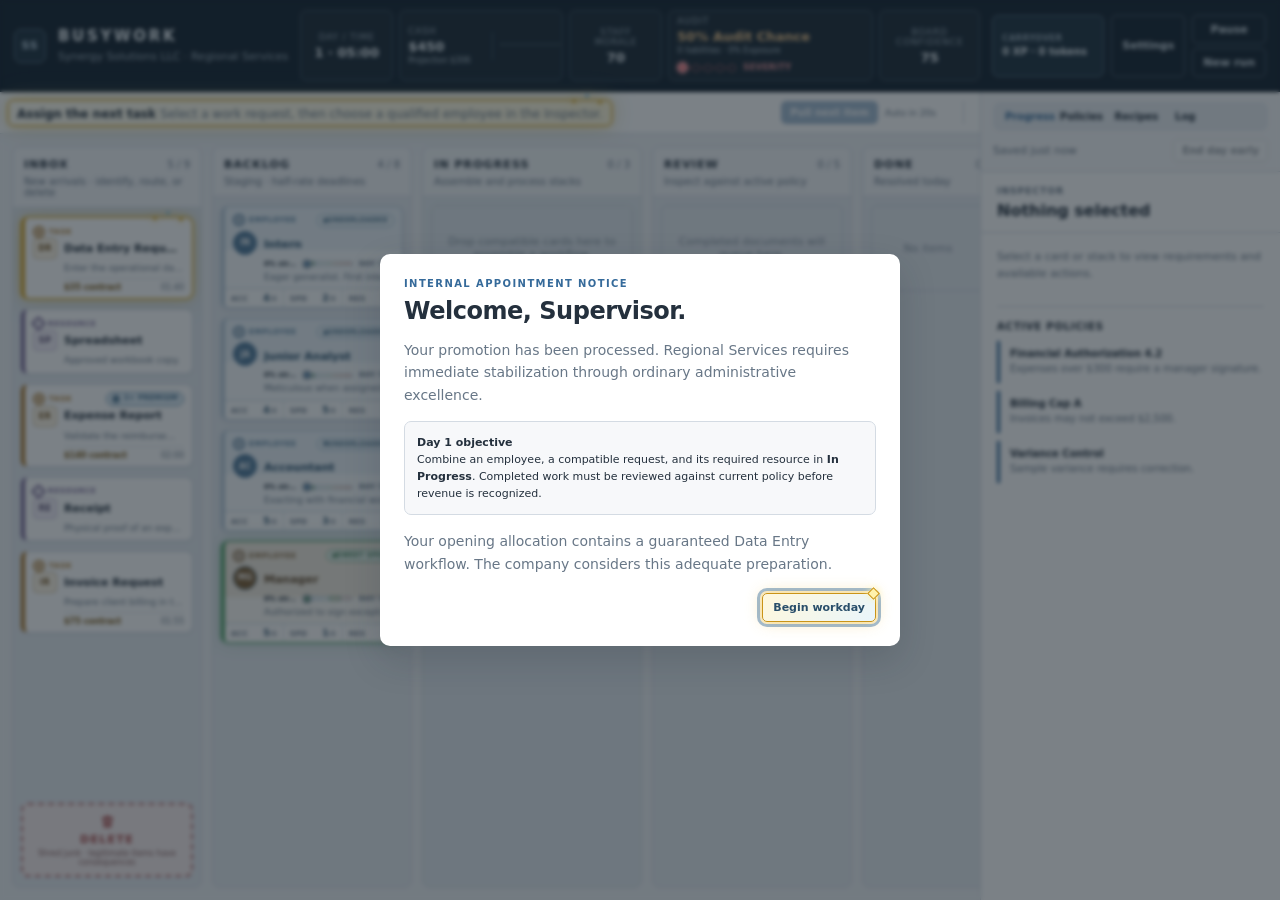
==== commit 7cdea5d5: "Improve mobile scrolling controls" ====
--- a/index.html
+++ b/index.html
@@ -84,7 +84,7 @@
     .carryover-wallet small { color: #9fb0bd; font-size: 8px; font-weight: 800; letter-spacing: .09em; text-transform: uppercase; }
     .carryover-wallet strong { font-size: 10px; font-variant-numeric: tabular-nums; white-space: nowrap; }
     .workspace { min-height: 0; display: grid; grid-template-columns: minmax(0, 1fr) 300px; }
-    .board-wrap { min-width: 0; min-height: 0; display: grid; grid-template-rows: auto 1fr; }
+    .board-wrap { position: relative; min-width: 0; min-height: 0; display: grid; grid-template-rows: auto 1fr; }
     .noticebar { min-height: 40px; padding: 9px 16px; display: flex; align-items: center; justify-content: space-between; gap: 15px; border-bottom: 1px solid var(--border); background: var(--surface); }
     .notice-copy { position: relative; min-width: 0; border: 1px solid transparent; border-radius: 6px; padding: 4px 8px; margin: -4px -8px; }
     .notice-copy.first-workflow-cue { background: linear-gradient(135deg,#fffdf1,#fff8dc); }
@@ -95,7 +95,7 @@
     .arrival-control .btn { white-space: nowrap; }
     .arrival-control span { min-width: 66px; font-size: 9px; font-variant-numeric: tabular-nums; }
     .board { min-height: 0; display: grid; grid-template-columns: minmax(190px,1.05fr) minmax(200px,1.1fr) minmax(220px,1.22fr) minmax(200px,1.1fr) minmax(132px,.56fr); gap: 10px; padding: 12px; overflow-x: auto; overflow-y: hidden; }
-    .column { min-width: 180px; min-height: 0; background: #e5eaf0; border: 1px solid var(--border); border-radius: var(--radius); display: grid; grid-template-rows: auto 1fr; overflow: hidden; }
+    .column { position: relative; min-width: 180px; min-height: 0; background: #e5eaf0; border: 1px solid var(--border); border-radius: var(--radius); display: grid; grid-template-rows: auto 1fr; overflow: hidden; }
     .column.active-col { background: #e2e9ef; }
     .column-done { min-width: 132px; }
     .column-done .card { padding: 7px; border-left-width: 3px; }
@@ -123,7 +123,7 @@
     .lane-drop-slot.drop-valid::after, .lane-drop-slot.drop-invalid::after { content: ''; position: absolute; top: 1px; left: 1px; width: 7px; height: 7px; border-radius: 50%; background: currentColor; color: var(--accent); }
     .lane-drop-slot.drop-invalid::after { color: var(--danger); }
     .empty { min-height: 86px; border: 1px dashed #bdc7d1; border-radius: 6px; display: grid; place-items: center; text-align: center; color: var(--faint); font-size: 11px; padding: 12px; }
-    .inspector { min-height: 0; border-left: 1px solid var(--border); background: var(--surface); display: grid; grid-template-rows: auto auto 1fr; }
+    .inspector { position: relative; min-height: 0; border-left: 1px solid var(--border); background: var(--surface); display: grid; grid-template-rows: auto auto 1fr; }
     .inspector-tools { padding: 10px 12px 9px; border-bottom: 1px solid var(--border); background: var(--surface-subtle); display: grid; gap: 8px; }
     .inspector-nav, .inspector-actions { display: flex; align-items: center; gap: 5px; }
     .inspector-nav { display: grid; grid-template-columns: repeat(5,minmax(0,1fr)); padding: 3px; border-radius: 7px; background: var(--surface-strong); }
@@ -831,6 +831,7 @@
     .mobile-rotate-card p { margin: 7px auto 13px; color: var(--muted); font-size: 11px; line-height: 1.45; }
     .mobile-rotate-card .btn { min-height: 44px; }
     .mobile-touch-hint { display: none; color: #456377 !important; font-size: 9px !important; font-weight: 750; }
+    .touch-scrollbar { display: none; }
 
     /* 05 RESPONSIVE AND ACCESSIBILITY */
     @media (max-width: 1120px) {
@@ -894,10 +895,15 @@
       .operating-close-decisions .ruling-grid { grid-template-columns: 1fr; }
     }
     @media (any-pointer: coarse) and (max-width: 1000px) {
+      body.mobile-device {
+        --mobile-scrollbar-size: 18px;
+        --mobile-scrollbar-track: #d7e0e7;
+        --mobile-scrollbar-thumb: #356a9a;
+      }
       body.mobile-device .btn, body.mobile-device button, body.mobile-device input, body.mobile-device select { min-height: 40px; }
       body.mobile-device .card { touch-action: pan-y; }
       body.mobile-device :is(.card-label-row,.card-top,.employee-card-head,.workflow-order-head,.workflow-assignment,.folder-tab,[data-stack-card-id],[data-stack-token-card-id]) { touch-action: none; }
-      body.mobile-device .column-body { touch-action: auto; overscroll-behavior-y: contain; }
+      body.mobile-device .column-body, body.mobile-device .inspector-body { touch-action: auto; overscroll-behavior-y: contain; -webkit-overflow-scrolling: touch; }
       body.mobile-device .board { touch-action: pan-x; overscroll-behavior-x: contain; -webkit-overflow-scrolling: touch; }
       body.mobile-device.dragging :is(.board,.column-body,.card) { touch-action: none; }
       body.mobile-device .lane-drop-slot { height: 17px; margin: -6px 0; }
@@ -905,7 +911,55 @@
       body.mobile-device .stack-pip { width: 58px; height: 34px; }
       body.mobile-device .mobile-touch-hint { display: inline; }
       body.mobile-device .brand p { display: block; }
-      body.mobile-device .inspector-body, body.mobile-device .column-body { scrollbar-width: auto; }
+      body.mobile-device :is(.board,.column-body,.inspector-body) {
+        scrollbar-width: auto;
+        scrollbar-color: var(--mobile-scrollbar-thumb) var(--mobile-scrollbar-track);
+      }
+      body.mobile-device :is(.board,.column-body,.inspector-body)::-webkit-scrollbar {
+        width: var(--mobile-scrollbar-size);
+        height: var(--mobile-scrollbar-size);
+      }
+      body.mobile-device :is(.board,.column-body,.inspector-body)::-webkit-scrollbar-track {
+        border: 1px solid #91a3b2;
+        border-radius: 999px;
+        background: var(--mobile-scrollbar-track);
+      }
+      body.mobile-device :is(.board,.column-body,.inspector-body)::-webkit-scrollbar-thumb {
+        min-width: 64px;
+        min-height: 64px;
+        border: 3px solid var(--mobile-scrollbar-track);
+        border-radius: 999px;
+        background: var(--mobile-scrollbar-thumb);
+      }
+      body.mobile-device :is(.board,.column-body,.inspector-body)::-webkit-scrollbar-thumb:active { background: #214f75; }
+      body.mobile-device :is(.board,.column-body,.inspector-body)::-webkit-scrollbar-corner { background: var(--mobile-scrollbar-track); }
+      body.mobile-device .touch-scrollbar {
+        position: absolute;
+        z-index: 24;
+        display: block;
+        border: 1px solid #7f93a3;
+        border-radius: 999px;
+        background: var(--mobile-scrollbar-track);
+        box-shadow: 0 1px 4px rgb(25 39 52 / 24%);
+        touch-action: none;
+        cursor: pointer;
+      }
+      body.mobile-device .touch-scrollbar-x { right: 8px; bottom: 3px; left: 8px; height: 22px; }
+      body.mobile-device .touch-scrollbar-y { top: 0; right: 2px; width: 22px; height: 48px; }
+      body.mobile-device .touch-scroll-thumb {
+        position: absolute;
+        inset: 3px auto auto 3px;
+        min-width: 48px;
+        min-height: 48px;
+        border-radius: 999px;
+        background: var(--mobile-scrollbar-thumb);
+        box-shadow: inset 0 0 0 1px rgb(255 255 255 / 28%);
+      }
+      body.mobile-device .touch-scrollbar-x .touch-scroll-thumb { top: 3px; height: 14px; min-height: 0; }
+      body.mobile-device .touch-scrollbar-y .touch-scroll-thumb { left: 3px; width: 14px; min-width: 0; }
+      body.mobile-device .touch-scrollbar:focus-visible { outline: 3px solid #fff; outline-offset: 1px; }
+      body.mobile-device .touch-scrollbar.is-disabled { opacity: .28; pointer-events: none; }
+      body.mobile-device .column-body, body.mobile-device .inspector-body { padding-right: 26px; }
     }
     @media (any-pointer: coarse) and (max-width: 1000px) and (orientation: portrait) {
       body.mobile-device:not(.rotation-dismissed) .mobile-rotate-prompt { display: grid; }
@@ -987,11 +1041,12 @@
     <div class="workspace">
       <section class="board-wrap" aria-label="Kanban board">
         <div class="noticebar">
-          <div class="notice-copy" id="noticeCopy" aria-live="polite"><strong id="noticeTitle">Opening allocation</strong> <span id="noticeText">Build a valid stack in In Progress.</span> <span class="mobile-touch-hint">Tap to select · drag a card header to move · swipe lane space to browse</span></div>
+          <div class="notice-copy" id="noticeCopy" aria-live="polite"><strong id="noticeTitle">Opening allocation</strong> <span id="noticeText">Build a valid stack in In Progress.</span> <span class="mobile-touch-hint">Swipe cards to scroll · grab blue rails for precision · drag card headers to move</span></div>
           <div class="notice-actions"><div class="arrival-control"><button class="btn small primary" id="pullArrivalBtn">Pull next item</button><span id="arrivalCountdown">Auto in --</span></div></div>
         </div>
         <!-- 02 BOARD -->
         <div class="board" id="board"></div>
+        <div class="touch-scrollbar touch-scrollbar-x" data-scroll-target="board" role="scrollbar" aria-label="Scroll board lanes" aria-orientation="horizontal" aria-valuemin="0" aria-valuemax="100" aria-valuenow="0" tabindex="0"><span class="touch-scroll-thumb"></span></div>
       </section>
 
       <!-- 03 INSPECTOR -->
@@ -1007,6 +1062,7 @@
         </div>
         <div class="inspector-head"><div class="eyebrow" id="inspectorKicker">Inspector</div><h2 id="inspectorTitle">Nothing selected</h2></div>
         <div class="inspector-body" id="inspectorBody"></div>
+        <div class="touch-scrollbar touch-scrollbar-y" data-scroll-target="inspectorBody" role="scrollbar" aria-label="Scroll Inspector" aria-orientation="vertical" aria-valuemin="0" aria-valuemax="100" aria-valuenow="0" tabindex="0"><span class="touch-scroll-thumb"></span></div>
       </aside>
     </div>
   </main>
@@ -1229,6 +1285,7 @@
       if(!game)return;
       if(prompt&&game.mode==='playing'&&!runtime.rotationPaused){runtime.rotationPaused=true;game.mode='paused';markDirty();}
       else if(!prompt&&runtime.rotationPaused){runtime.rotationPaused=false;if(game.mode==='paused'){game.mode='playing';runtime.lastFrame=performance.now();markDirty();}}
+      requestAnimationFrame(()=>TouchScrollbars.schedule());
     }
     const DEFAULT_STATISTICS = Object.freeze({tasksCompleted:0,tasksExpired:0,tasksDeleted:0,correctRulings:0,incorrectRulings:0,interventions:0,junkDeleted:0,junkTasksCompleted:0,legitimateItemsDeleted:0,employeesFired:0,employeeDeaths:0,phishingRewardsClaimed:0,arrivalsByKind:{},inboxOverflows:0});
     const freshPhishingState = () => ({correctDeletedToday:0,rewardQueued:false,rewardDelivered:false,rewardClaimed:false,freeCheckInUsed:false});
@@ -2338,7 +2395,7 @@
       game.dayElapsedMs=BALANCE.dayDurationMs;endDay();return true;
     }
     function markDirty(){runtime.dirty=true;}
-    function flushDirtyRender(){if(!runtime.dirty||runtime.drag)return false;View.render();runtime.dirty=false;return true;}
+    function flushDirtyRender(){if(!runtime.dirty||runtime.drag||runtime.scrollDrag)return false;View.render();runtime.dirty=false;return true;}
 
     // 06 RECIPE AND POLICY ENGINES are implemented above as pure selectors and transactional commands.
 
@@ -2390,6 +2447,31 @@
       cancel(){if(runtime.drag?.started)toast('Move cancelled.');Drag.cleanup();}
     };
 
+    const TouchScrollbars = {
+      scheduled:false,
+      target(rail){return rail.dataset.scrollTarget?document.getElementById(rail.dataset.scrollTarget):rail.parentElement?.querySelector(`[data-drop-column="${rail.dataset.scrollColumn}"]`);},
+      update(rail){
+        if(!runtime.mobileLayout)return;const target=this.target(rail),horizontal=rail.classList.contains('touch-scrollbar-x');if(!target)return;
+        if(!horizontal){const host=rail.parentElement,bottomReserve=host?.classList.contains('column')?27:3;rail.style.top=`${target.offsetTop}px`;rail.style.height=`${Math.max(48,host.clientHeight-target.offsetTop-bottomReserve)}px`;}
+        const trackSize=horizontal?rail.clientWidth:rail.clientHeight,clientSize=horizontal?target.clientWidth:target.clientHeight,scrollSize=horizontal?target.scrollWidth:target.scrollHeight,maxScroll=Math.max(0,scrollSize-clientSize),usable=Math.max(0,trackSize-6),minimum=horizontal?64:48,thumbSize=Math.min(usable,Math.max(minimum,usable*(clientSize/Math.max(clientSize,scrollSize)))),travel=Math.max(0,usable-thumbSize),scrollValue=horizontal?target.scrollLeft:target.scrollTop,position=3+(maxScroll?scrollValue/maxScroll*travel:0),thumb=rail.querySelector('.touch-scroll-thumb');
+        rail.classList.toggle('is-disabled',maxScroll<=1||travel<=0);rail.setAttribute('aria-valuenow',String(maxScroll?Math.round(scrollValue/maxScroll*100):0));rail.dataset.maxScroll=String(maxScroll);rail.dataset.travel=String(travel);
+        if(horizontal){thumb.style.width=`${thumbSize}px`;thumb.style.transform=`translateX(${position-3}px)`;}else{thumb.style.height=`${thumbSize}px`;thumb.style.transform=`translateY(${position-3}px)`;}
+      },
+      sync(){if(!runtime.mobileLayout)return;document.querySelectorAll('.touch-scrollbar').forEach(rail=>this.update(rail));},
+      schedule(){if(this.scheduled)return;this.scheduled=true;requestAnimationFrame(()=>{this.scheduled=false;this.sync();});},
+      setFromPosition(rail,target,position){
+        const horizontal=rail.classList.contains('touch-scrollbar-x'),travel=Number(rail.dataset.travel)||0,maxScroll=Number(rail.dataset.maxScroll)||0,value=travel?Math.max(0,Math.min(travel,position))/travel*maxScroll:0;if(horizontal)target.scrollLeft=value;else target.scrollTop=value;this.update(rail);
+      },
+      onDown(event){
+        const rail=event.target.closest?.('.touch-scrollbar');if(!rail||rail.classList.contains('is-disabled')||event.button!==0)return;const target=this.target(rail),thumb=rail.querySelector('.touch-scroll-thumb');if(!target||!thumb)return;event.preventDefault();event.stopPropagation();this.update(rail);rail.setPointerCapture(event.pointerId);const horizontal=rail.classList.contains('touch-scrollbar-x'),railRect=rail.getBoundingClientRect(),thumbRect=thumb.getBoundingClientRect(),pointer=horizontal?event.clientX:event.clientY,railStart=horizontal?railRect.left:railRect.top,thumbStart=horizontal?thumbRect.left:thumbRect.top,thumbSize=horizontal?thumbRect.width:thumbRect.height,inside=event.target===thumb||thumb.contains(event.target);let offset=inside?pointer-thumbStart:thumbSize/2;if(!inside)this.setFromPosition(rail,target,pointer-railStart-3-offset);runtime.scrollDrag={pointerId:event.pointerId,rail,target,horizontal,offset,railStart};rail.focus({preventScroll:true});
+      },
+      onMove(event){const d=runtime.scrollDrag;if(!d||d.pointerId!==event.pointerId)return;event.preventDefault();const pointer=d.horizontal?event.clientX:event.clientY;this.setFromPosition(d.rail,d.target,pointer-d.railStart-3-d.offset);},
+      onUp(event){const d=runtime.scrollDrag;if(!d||d.pointerId!==event.pointerId)return;if(d.rail.hasPointerCapture?.(event.pointerId))try{d.rail.releasePointerCapture(event.pointerId);}catch{}runtime.scrollDrag=null;markDirty();this.schedule();},
+      onKey(event){
+        const rail=event.target.closest?.('.touch-scrollbar');if(!rail)return;const target=this.target(rail),horizontal=rail.classList.contains('touch-scrollbar-x'),negative=horizontal?'ArrowLeft':'ArrowUp',positive=horizontal?'ArrowRight':'ArrowDown';if(![negative,positive,'PageUp','PageDown','Home','End'].includes(event.key))return;event.preventDefault();const current=horizontal?target.scrollLeft:target.scrollTop,max=horizontal?target.scrollWidth-target.clientWidth:target.scrollHeight-target.clientHeight,step=(horizontal?target.clientWidth:target.clientHeight)*.72,value=event.key==='Home'?0:event.key==='End'?max:current+([negative,'PageUp'].includes(event.key)?-step:step);if(horizontal)target.scrollLeft=value;else target.scrollTop=value;this.update(rail);
+      }
+    };
+
     // 09 RENDERING
     const esc=s=>String(s).replace(/[&<>'"]/g,c=>({'&':'&amp;','<':'&lt;','>':'&gt;',"'":'&#39;','"':'&quot;'}[c]));
     function cardMonogram(card){const displayKind=card?.kind==='distraction'?card.disguiseKind:card?.kind;if(!['resource','task'].includes(displayKind))return tpl(card).code;const words=cardName(card).normalize('NFKD').replace(/[^\w\s]/g,'').trim().split(/\s+/).filter(Boolean);return (words.length>1?`${words[0][0]}${words.at(-1)[0]}`:words[0]?.slice(0,2)||tpl(card).code).toUpperCase();}
@@ -2432,7 +2514,7 @@
         const rows=standards.map(recipe=>{const taskId=recipe.exact.find(id=>Content.cards[id]?.kind==='task'),employeeId=recipe.exact.find(id=>Content.cards[id]?.kind==='employee'),resourceIds=recipe.exact.filter(id=>Content.cards[id]?.kind==='resource'),coverNames=Content.recipes.filter(candidate=>candidate.coverage&&!candidate.juiced&&candidate.exact.includes(taskId)).map(candidate=>Content.cards[candidate.exact.find(id=>Content.cards[id]?.kind==='employee')]?.name).filter(Boolean);const flowLabel=`${Content.cards[employeeId].name}, ${Content.cards[taskId].name}, and ${resourceIds.map(id=>Content.cards[id].name).join(' plus ')} produce ${Content.cards[recipe.output].name}`;return `<article class="recipe-map-row"><div class="recipe-map-head"><strong>${esc(recipe.name)}</strong><span>Reward ${taskRewardRange(taskId)} · ${recipe.durationMs/1000}s</span></div><div class="recipe-flow" role="img" aria-label="${esc(flowLabel)}"><div class="recipe-inputs"><span class="recipe-node employee">■ ${esc(Content.cards[employeeId].name)}</span><span class="recipe-node task">● ${esc(Content.cards[taskId].name)}</span>${resourceIds.map(id=>`<span class="recipe-node resource">◆ ${esc(Content.cards[id].name)}</span>`).join('')}</div><span class="recipe-arrow" aria-hidden="true">→</span><span class="recipe-node output">▣ ${esc(Content.cards[recipe.output].name)}</span></div>${coverNames.length?`<span class="recipe-cover">Coverage: ${coverNames.map(esc).join(' · ')}</span>`:''}</article>`;}).join('');
         return `<div class="section"><p>Each branch converges into one work product. Reward values show the possible cash range before Confidence modifies the recognized payout.</p><div class="recipe-legend"><span><i style="background:#a9c7da"></i>worker</span><span><i style="background:#d8bb80"></i>task</span><span><i style="background:#c1b3d1"></i>resource</span><span><i style="background:#9fc7ad"></i>output</span></div><div class="recipe-map">${rows}</div></div>`;
       },
-      render(){hideModifierTooltip();this.applySettings();this.renderHeader();this.renderBoard();this.renderInspector();document.querySelectorAll('[data-panel]').forEach(button=>button.classList.toggle('is-active',game.selected?.type==='panel'&&game.selected.id===button.dataset.panel));document.getElementById('beginBtn')?.classList.toggle('first-workflow-action',firstWorkflowStage()==='task');document.getElementById('pausedCover').classList.toggle('visible',game.mode==='paused');document.getElementById('pauseBtn').textContent=game.mode==='paused'?'Resume':'Pause';const earlyClose=document.getElementById('endDayEarlyBtn');if(earlyClose)earlyClose.disabled=game.mode!=='playing';},
+      render(){hideModifierTooltip();this.applySettings();this.renderHeader();this.renderBoard();this.renderInspector();document.querySelectorAll('[data-panel]').forEach(button=>button.classList.toggle('is-active',game.selected?.type==='panel'&&game.selected.id===button.dataset.panel));document.getElementById('beginBtn')?.classList.toggle('first-workflow-action',firstWorkflowStage()==='task');document.getElementById('pausedCover').classList.toggle('visible',game.mode==='paused');document.getElementById('pauseBtn').textContent=game.mode==='paused'?'Resume':'Pause';const earlyClose=document.getElementById('endDayEarlyBtn');if(earlyClose)earlyClose.disabled=game.mode!=='playing';TouchScrollbars.sync();},
       updateDynamics(now){
         if(runtime.drag||now-runtime.lastDynamicRender<250)return;runtime.lastDynamicRender=now;this.patchHeaderDynamics();
         document.querySelectorAll('[data-deadline-card]').forEach(el=>{const card=game.cardsById[el.dataset.deadlineCard];if(card?.deadlineRemainingMs!=null){el.textContent=formatTime(card.deadlineRemainingMs);el.classList.toggle('soon',card.deadlineRemainingMs<30000);}});
@@ -2468,6 +2550,7 @@
           else game.columns[columnId].forEach((stackId,index)=>{const stack=game.stacksById[stackId];if(stack){body.append(this.stackNode(stack));appendDropSlot(game.columns[columnId][index+1]||'');}});
           if(!game.columns[columnId].length)body.innerHTML=`<div class="empty">${columnId==='active'?'Drop compatible cards here to assemble a workflow.':columnId==='review'?'Completed documents will queue here.':'No items'}</div>`;
           if(columnId==='inbox')col.insertAdjacentHTML('beforeend','<div class="trash-zone" data-delete-target="true" role="button" tabindex="0" aria-label="Delete selected item"><div><svg class="trash-icon" viewBox="0 0 16 16" aria-hidden="true" focusable="false"><path d="M3 5h10M6 5V3.5h4V5M4.5 5l.7 8h5.6l.7-8M7 7.5v3.5M9 7.5v3.5"/></svg><strong>DELETE</strong><span>Shred junk · legitimate items have consequences</span></div></div>');
+          col.insertAdjacentHTML('beforeend',`<div class="touch-scrollbar touch-scrollbar-y" data-scroll-column="${columnId}" role="scrollbar" aria-label="Scroll ${meta.name}" aria-orientation="vertical" aria-valuemin="0" aria-valuemax="100" aria-valuenow="0" tabindex="0"><span class="touch-scroll-thumb"></span></div>`);
           board.append(col);body.scrollTop=scrollPositions[columnId]||0;
         }
       },
@@ -2588,10 +2671,13 @@
     }
     document.getElementById('board').addEventListener('pointerdown',Drag.onDown);
     document.getElementById('board').addEventListener('dragstart',event=>event.preventDefault());
+    document.addEventListener('pointerdown',event=>TouchScrollbars.onDown(event));
     document.addEventListener('pointerdown',event=>{if(runtime.drag&&event.button!==0){event.preventDefault();Drag.cancel();}},true);
     document.addEventListener('pointermove',Drag.onMove);
+    document.addEventListener('pointermove',event=>TouchScrollbars.onMove(event));
     document.addEventListener('pointerup',Drag.onUp);
-    document.addEventListener('pointercancel',event=>{if(runtime.drag?.pointerId===event.pointerId)Drag.cancel();});
+    document.addEventListener('pointerup',event=>TouchScrollbars.onUp(event));
+    document.addEventListener('pointercancel',event=>{if(runtime.drag?.pointerId===event.pointerId)Drag.cancel();TouchScrollbars.onUp(event);});
     document.addEventListener('lostpointercapture',event=>{if(runtime.drag?.pointerId===event.pointerId)Drag.cancel();});
     document.addEventListener('contextmenu',event=>{if(runtime.drag){event.preventDefault();Drag.cancel();}});
     window.addEventListener('blur',()=>{if(runtime.drag)Drag.cleanup();});
@@ -2599,7 +2685,8 @@
     document.addEventListener('pointerout',event=>{const token=event.target.closest?.('.modifier-token[data-modifier-tip]');if(token&&!token.contains(event.relatedTarget))hideModifierTooltip();});
     document.addEventListener('focusin',event=>{const token=event.target.closest?.('[data-modifier-tip]');if(token)showModifierTooltip(token);});
     document.addEventListener('focusout',event=>{if(activeModifierToken&&event.target===activeModifierToken)hideModifierTooltip();});
-    document.addEventListener('scroll',hideModifierTooltip,true);window.addEventListener('resize',()=>{hideModifierTooltip();syncDeviceLayout();});window.addEventListener('orientationchange',syncDeviceLayout);
+    document.addEventListener('scroll',event=>{hideModifierTooltip();if(event.target?.matches?.('#board,.column-body,.inspector-body'))TouchScrollbars.schedule();},true);window.addEventListener('resize',()=>{hideModifierTooltip();syncDeviceLayout();TouchScrollbars.schedule();});window.addEventListener('orientationchange',syncDeviceLayout);
+    document.addEventListener('keydown',event=>TouchScrollbars.onKey(event));
     document.addEventListener('keydown',event=>{if(event.key==='Escape'){hideModifierTooltip();if(runtime.drag)Drag.cancel();}if((event.key==='Enter'||event.key===' ')&&document.activeElement?.classList.contains('card')){event.preventDefault();game.selected={type:'card',id:document.activeElement.dataset.cardId};markDirty();}else if((event.key==='Enter'||event.key===' ')&&document.activeElement?.matches('[data-delete-target]')){event.preventDefault();if(game.selected?.type==='card')deleteCard(game.selected.id);else toast('Select a card before using DELETE.');}});
     document.addEventListener('click',event=>{
       const stackToken=event.target.closest('[data-stack-token-card-id]');if(stackToken){game.selected={type:'card',id:stackToken.dataset.stackTokenCardId};markDirty();return;}
@@ -2736,13 +2823,14 @@
         test('A full Backlog blocks employee release without disrupting work',()=>{newRun(159,false);const employee=Object.values(game.cardsById).find(card=>card.templateId==='intern'),task=Object.values(game.cardsById).find(card=>card.templateId==='data_entry_request'),resource=Object.values(game.cardsById).find(card=>card.templateId==='spreadsheet');[employee,task,resource].forEach(card=>removeCardFromLocation(card.id));const stack=createStack('active',[employee.id,task.id,resource.id]);maybeStartJob(stack.id);while(game.columns.backlog.length<COLUMN_META.backlog.capacity)createStack('backlog',[createCard('receipt').id]);const reason=canMove(employee.id,'backlog');if(!reason?.includes('Backlog is at capacity')||moveCard(employee.id,'backlog')||locationOf(employee.id)?.stackId!==stack.id||!stack.activeJobId)throw Error('Full Backlog release mutated the active assignment');assertGameState();});
         test('Physical stack exposes concise draggable covered-card tokens',()=>{newRun(64,false);const employee=Object.values(game.cardsById).find(card=>card.templateId==='junior_analyst'),resource=Object.values(game.cardsById).find(card=>card.templateId==='receipt'),task=createCard('expense_report'),documentCard=createCard('verified_expense');removeCardFromLocation(employee.id);removeCardFromLocation(resource.id);const stack=createStack('backlog',[employee.id,task.id,resource.id,documentCard.id]),node=View.stackNode(stack),employeePip=node.querySelector(`[data-stack-token-card-id="${employee.id}"]`),taskPip=node.querySelector(`[data-stack-token-card-id="${task.id}"]`),resourcePip=node.querySelector(`[data-stack-token-card-id="${resource.id}"]`);if(node.querySelectorAll('[data-stack-token-card-id]').length!==3||!employeePip?.classList.contains('kind-employee')||!taskPip?.classList.contains('kind-task')||!resourcePip?.classList.contains('kind-resource')||[employeePip,taskPip,resourcePip].some(pip=>!pip.querySelector('.stack-pip-code')||!pip.querySelector('.stack-pip-type')||!pip.getAttribute('aria-label')?.startsWith('Drag ')||/covered card/i.test(pip.dataset.tip))||taskPip.querySelector('.stack-pip-code')?.textContent!=='ER'||resourcePip.querySelector('.stack-pip-code')?.textContent!=='RE')throw Error('Representative covered-card tokens are not concise drag handles');assertGameState();});
         test('Custom card drag suppresses the browser native drag',()=>{newRun(149,false);const card=Object.values(game.cardsById).find(card=>card.templateId==='spreadsheet'),node=View.cardNode(card,null);node.setPointerCapture=()=>{};let prevented=false;Drag.onDown({target:node,button:0,pointerId:149,pointerType:'mouse',clientX:12,clientY:18,preventDefault(){prevented=true;}});if(!prevented||runtime.drag?.cardId!==card.id)throw Error('Primary pickup did not suppress native drag');Drag.cleanup();const quick=document.createElement('button');quick.dataset.addRequired='spreadsheet';node.append(quick);prevented=false;Drag.onDown({target:quick,button:0,pointerId:150,pointerType:'mouse',clientX:0,clientY:0,preventDefault(){prevented=true;}});if(prevented||runtime.drag)throw Error('Resource shortcut was treated as a draggable card');const intervention=document.createElement('button');intervention.dataset.intervene='job_test';node.append(intervention);Drag.onDown({target:intervention,button:0,pointerId:151,pointerType:'mouse',clientX:0,clientY:0,preventDefault(){prevented=true;}});if(runtime.drag)throw Error('Embedded action control was treated as a draggable card');});
-        test('Mobile layout uses capability checks and preserves every board surface',()=>{newRun(175,false);View.render();const workspace=document.querySelector('.workspace'),board=document.getElementById('board'),inspector=document.querySelector('.inspector'),prompt=document.getElementById('mobileRotatePrompt'),hint=document.querySelector('.mobile-touch-hint');if(!mobileDeviceLayout(true,844,390)||!mobileDeviceLayout(true,390,844)||mobileDeviceLayout(false,390,844)||mobileDeviceLayout(true,1200,1000)||workspace.children[0]?.classList.contains('board-wrap')!==true||workspace.children[1]!==inspector||board.querySelectorAll('.column').length!==5||!prompt?.textContent.includes('Rotate to landscape')||!hint?.textContent.includes('Tap to select'))throw Error('Mobile capability check, orientation prompt, or complete board structure is missing');});
+        test('Mobile layout uses capability checks and preserves every board surface',()=>{newRun(175,false);View.render();const workspace=document.querySelector('.workspace'),board=document.getElementById('board'),inspector=document.querySelector('.inspector'),prompt=document.getElementById('mobileRotatePrompt'),hint=document.querySelector('.mobile-touch-hint'),css=document.querySelector('style')?.textContent||'',rails=[...document.querySelectorAll('.touch-scrollbar')];if(!mobileDeviceLayout(true,844,390)||!mobileDeviceLayout(true,390,844)||mobileDeviceLayout(false,390,844)||mobileDeviceLayout(true,1200,1000)||workspace.children[0]?.classList.contains('board-wrap')!==true||workspace.children[1]!==inspector||board.querySelectorAll('.column').length!==5||!prompt?.textContent.includes('Rotate to landscape')||!hint?.textContent.includes('grab blue rails')||!css.includes('--mobile-scrollbar-size: 18px')||rails.length!==7||rails.some(rail=>rail.getAttribute('role')!=='scrollbar'||!rail.querySelector('.touch-scroll-thumb')))throw Error('Mobile capability check, orientation prompt, complete board structure, or touch scroll rail is missing');});
         test('Touch taps select, vertical swipes scroll, and card headers drag',()=>{newRun(176,false);const card=Object.values(game.cardsById).find(card=>card.templateId==='spreadsheet'),node=View.cardNode(card,null),bodyTarget=node.querySelector('.card-desc')||node,handle=node.querySelector('.card-top');document.body.append(node);node.setPointerCapture=()=>{};handle.setPointerCapture=()=>{};let prevented=false;Drag.onDown({target:bodyTarget,button:0,pointerId:176,pointerType:'touch',clientX:20,clientY:20,preventDefault(){prevented=true;}});Drag.onMove({pointerId:176,buttons:1,clientX:22,clientY:45});if(prevented||runtime.drag?.started)throw Error('A vertical touch swipe was captured as a card drag');Drag.cleanup();Drag.onDown({target:bodyTarget,button:0,pointerId:177,pointerType:'touch',clientX:20,clientY:20,preventDefault(){}});Drag.onUp({pointerId:177,button:0,clientX:20,clientY:20});if(game.selected?.id!==card.id)throw Error('Touch tap did not preserve card selection');prevented=false;Drag.onDown({target:handle,button:0,pointerId:178,pointerType:'touch',clientX:20,clientY:20,preventDefault(){prevented=true;}});Drag.onMove({pointerId:178,buttons:1,clientX:20,clientY:39});if(!prevented||!runtime.drag?.started||!document.querySelector('.drag-ghost'))throw Error('Touch card header did not provide a reliable drag handle');Drag.cleanup();node.remove();});
         test('Drag threshold protects ordinary clicks',()=>{newRun(166,false);const card=Object.values(game.cardsById).find(card=>card.templateId==='spreadsheet'),node=View.cardNode(card,null);document.body.append(node);node.setPointerCapture=()=>{};Drag.onDown({target:node,button:0,pointerId:166,pointerType:'mouse',clientX:20,clientY:20,preventDefault(){}});Drag.onMove({pointerId:166,buttons:1,clientX:29,clientY:20});if(runtime.drag?.started||document.querySelector('.drag-ghost'))throw Error('Sub-threshold pointer jitter started a drag');Drag.onMove({pointerId:166,buttons:1,clientX:31,clientY:20});if(!runtime.drag?.started||!document.querySelector('.drag-ghost'))throw Error('Deliberate pointer movement did not start a drag');Drag.cleanup();node.remove();});
         test('Lane insertion slots bracket every rendered card or stack',()=>{newRun(167,false);View.render();for(const columnId of Object.keys(COLUMN_META)){const body=document.querySelector(`[data-drop-column="${columnId}"]`),items=game.columns[columnId];if(!items.length)continue;const slots=[...body.querySelectorAll(':scope > .lane-drop-slot')];if(slots.length!==items.length+1||slots[0].dataset.dropBeforeItem!==items[0]||slots.at(-1).dataset.dropBeforeItem!=='')throw Error(`${COLUMN_META[columnId].name} insertion slots do not match its lane items`);}});
         test('Lane gap reorder moves an entire stack without disturbing its cards',()=>{newRun(168,false);const firstItem=game.columns.inbox[0],a=createCard('receipt'),b=createCard('receipt'),folder=createStack('inbox',[a.id,b.id]),contents=[...folder.cardIds];if(!reorderLaneItem(a.id,'inbox',firstItem)||game.columns.inbox[0]!==folder.id||folder.cardIds.join('|')!==contents.join('|'))throw Error('Folder did not move intact to the requested lane gap');if(!reorderLaneItem(a.id,'inbox','')||game.columns.inbox.at(-1)!==folder.id||folder.cardIds.join('|')!==contents.join('|'))throw Error('Folder did not move intact to the end of its lane');assertGameState();});
         test('Reordering active work preserves its running workflow',()=>{newRun(169,false);const employee=Object.values(game.cardsById).find(card=>card.templateId==='intern'),task=Object.values(game.cardsById).find(card=>card.templateId==='data_entry_request'),resource=Object.values(game.cardsById).find(card=>card.templateId==='spreadsheet');[employee,task,resource].forEach(card=>removeCardFromLocation(card.id));const workflow=createStack('active',[employee.id,task.id,resource.id]);maybeStartJob(workflow.id);const holding=createStack('active',[createCard('receipt').id]),jobId=workflow.activeJobId,progress=game.jobsById[jobId].progress;if(!task.lockedByJobId||!reorderLaneItem(task.id,'active','')||game.columns.active.at(-1)!==workflow.id||workflow.activeJobId!==jobId||game.jobsById[jobId]?.progress!==progress||holding.activeJobId)throw Error('Lane reorder disrupted active work');assertGameState();});
         test('Runtime advances while drag defers board rendering',()=>{newRun(165,false);game.mode='playing';View.render();const employee=Object.values(game.cardsById).find(card=>card.templateId==='intern'),deadlineCard=stackTop(game.stacksById[game.columns.inbox[0]]),dayBefore=game.dayElapsedMs,idleBefore=employee.idleMsToday,deadlineBefore=deadlineCard.deadlineRemainingMs;runtime.drag={pointerId:165,cardId:deadlineCard.id,started:true,sourceEl:null};runtime.dirty=true;advancePlayingState(1000,performance.now());if(game.dayElapsedMs!==dayBefore+1000||employee.idleMsToday!==idleBefore+1000||deadlineCard.deadlineRemainingMs!==deadlineBefore-1000)throw Error('Drag paused the day clock, employee rhythms, or deadlines');if(flushDirtyRender()||!runtime.dirty)throw Error('Board rendered while pointer ownership was active');runtime.drag=null;if(!flushDirtyRender()||runtime.dirty)throw Error('Deferred board render did not flush after drag cleanup');});
+        test('Touch scroll rails preserve runtime and defer board rendering',()=>{newRun(179,false);game.mode='playing';View.render();const deadlineCard=stackTop(game.stacksById[game.columns.inbox[0]]),dayBefore=game.dayElapsedMs,deadlineBefore=deadlineCard.deadlineRemainingMs;runtime.scrollDrag={pointerId:179};runtime.dirty=true;advancePlayingState(1000,performance.now());if(game.dayElapsedMs!==dayBefore+1000||deadlineCard.deadlineRemainingMs!==deadlineBefore-1000)throw Error('Scrolling paused the shift clock or card deadline');if(flushDirtyRender()||!runtime.dirty)throw Error('Board rendered while a touch scroll rail owned the pointer');runtime.scrollDrag=null;if(!flushDirtyRender()||runtime.dirty)throw Error('Deferred scroll render did not flush after pointer release');});
         test('Interrupted drags remove every ghost and drop highlight',()=>{newRun(148,false);const receipt=createCard('receipt'),ghost=View.cardNode(receipt,null),orphan=View.cardNode(receipt,null),target=document.querySelector('[data-drop-column="backlog"]');ghost.classList.add('drag-ghost');orphan.classList.add('drag-ghost');document.body.append(ghost,orphan);document.body.classList.add('dragging');target.classList.add('drop-valid');target.dataset.dropHint='Move Receipt here';runtime.drag={pointerId:314,cardId:receipt.id,started:true,sourceEl:null,ghost};document.dispatchEvent(new PointerEvent('pointercancel',{pointerId:314,bubbles:true}));if(runtime.drag||document.querySelector('.drag-ghost')||document.body.classList.contains('dragging')||target.classList.contains('drop-valid')||target.dataset.dropHint)throw Error('Pointer cancellation left a stuck drag visual');const middleGhost=View.cardNode(receipt,null);middleGhost.classList.add('drag-ghost');document.body.append(middleGhost);runtime.drag={pointerId:315,cardId:receipt.id,started:true,sourceEl:null,ghost:middleGhost};const middleDown=new PointerEvent('pointerdown',{pointerId:315,button:1,buttons:5,bubbles:true,cancelable:true});document.dispatchEvent(middleDown);if(!middleDown.defaultPrevented||runtime.drag||document.querySelector('.drag-ghost'))throw Error('Middle mouse interruption did not cancel the drag');});
         test('Locked employee release handle still begins a drag',()=>{newRun(160,false);const employee=Object.values(game.cardsById).find(card=>card.templateId==='intern'),task=Object.values(game.cardsById).find(card=>card.templateId==='data_entry_request'),resource=Object.values(game.cardsById).find(card=>card.templateId==='spreadsheet');[employee,task,resource].forEach(card=>removeCardFromLocation(card.id));const stack=createStack('active',[employee.id,task.id,resource.id]);maybeStartJob(stack.id);const handle=View.workflowNode(stack).querySelector('.workflow-employee-handle');handle.setPointerCapture=()=>{};let prevented=false;Drag.onDown({target:handle,button:0,pointerId:160,clientX:10,clientY:10,preventDefault(){prevented=true;}});if(!employee.lockedByJobId||!prevented||runtime.drag?.cardId!==employee.id||!runtime.drag.extractOnly)throw Error('Active job lock blocked the employee release handle');Drag.cleanup();assertGameState();});
         test('Composite workflows expose the employee as a release handle without duplicate tokens',()=>{newRun(111,false);const employee=Object.values(game.cardsById).find(card=>card.templateId==='junior_analyst'),task=createCard('stakeholder_alignment_memo');removeCardFromLocation(employee.id);const stack=createStack('active',[employee.id,task.id]),node=View.stackNode(stack),handle=node.querySelector(`.workflow-employee-handle[data-stack-card-id="${employee.id}"]`);if(!handle||!handle.getAttribute('aria-label')?.includes('back to Backlog')||!node.textContent.includes(cardName(employee))||!node.textContent.includes(cardName(task))||node.querySelector('[data-stack-token-card-id]'))throw Error('Composite workflow duplicated a visible card or omitted its employee release handle');assertGameState();});
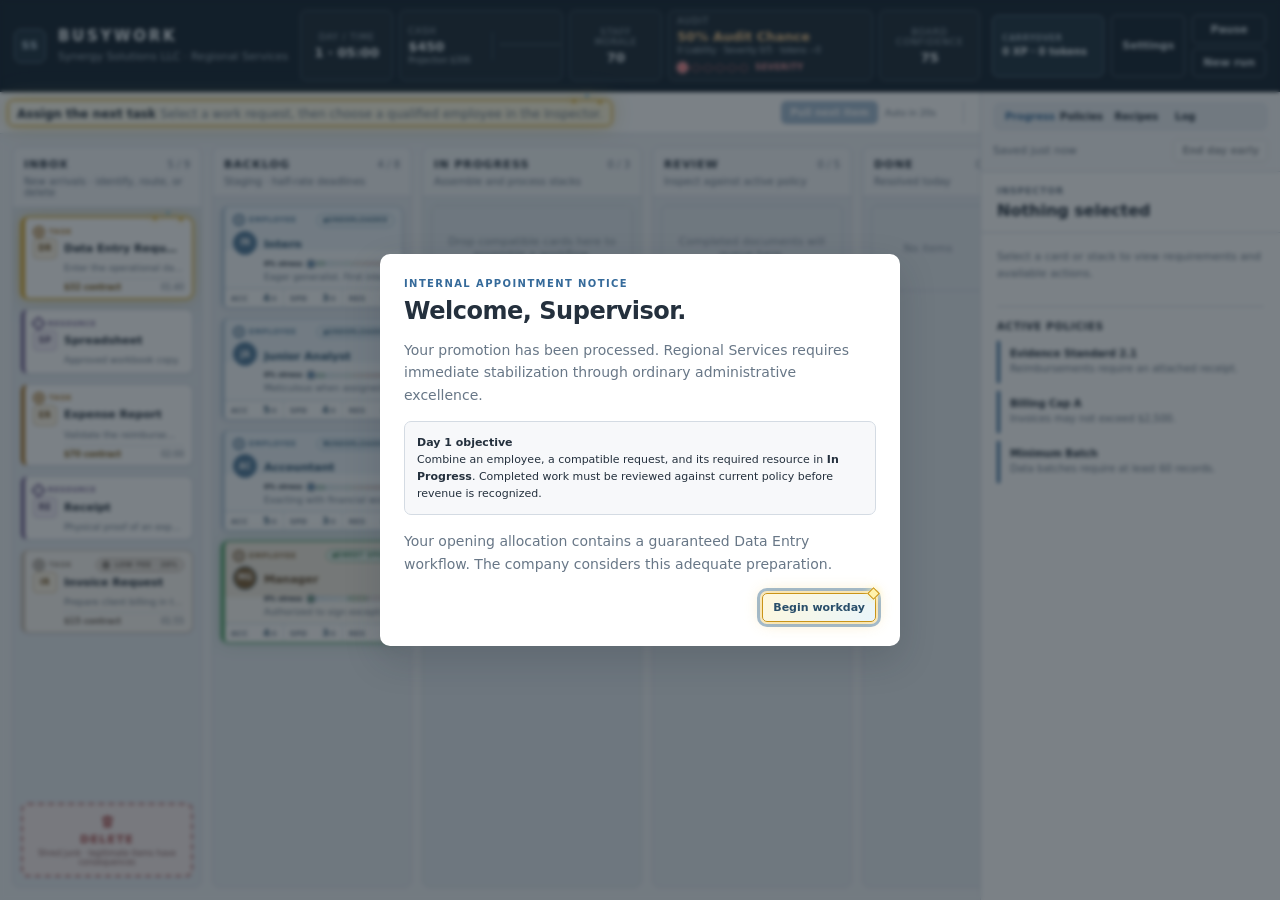
==== commit 25887cee: "Align audit, progression, and card system contracts" ====
--- a/index.html
+++ b/index.html
@@ -83,6 +83,7 @@
     .carryover-wallet:hover { border-color: #8db3ce; background: #294153; }
     .carryover-wallet small { color: #9fb0bd; font-size: 8px; font-weight: 800; letter-spacing: .09em; text-transform: uppercase; }
     .carryover-wallet strong { font-size: 10px; font-variant-numeric: tabular-nums; white-space: nowrap; }
+    .mobile-command-menu { display: none; }
     .workspace { min-height: 0; display: grid; grid-template-columns: minmax(0, 1fr) 300px; }
     .board-wrap { position: relative; min-width: 0; min-height: 0; display: grid; grid-template-rows: auto 1fr; }
     .noticebar { min-height: 40px; padding: 9px 16px; display: flex; align-items: center; justify-content: space-between; gap: 15px; border-bottom: 1px solid var(--border); background: var(--surface); }
@@ -170,7 +171,8 @@
     .folder-pile > .card .card-modifiers { grid-column: 1 / -1; width: 100%; justify-content: flex-end; margin: 3px 0 0; }
     .folder-pile > .card .card-desc { display: none; }
     .folder-pile > .card .card-meta { margin: 4px 0 0 31px; padding: 0; border: 0; font-size: 8px; }
-    .folder-pile .stack-pips { position: static; z-index: 4; flex: 0 0 auto; display: grid; grid-template-columns: repeat(4,25px); justify-content: end; gap: 3px; margin: 0 0 0 auto; padding: 4px 5px; border: 1px solid color-mix(in srgb,var(--kind-color) 24%,#aeb9c3); border-radius: 4px; background: linear-gradient(180deg,rgb(255 255 255 / 72%),color-mix(in srgb,var(--kind-color) 7%,#eef2f5)); box-shadow: inset 0 1px 3px rgb(25 39 52 / 12%), 0 1px 0 rgb(255 255 255 / 78%); pointer-events: none; }
+    .folder-pile .stack-pips { position: static; z-index: 4; flex: 0 0 auto; display: grid; grid-template-columns: repeat(var(--folder-slots,4),25px); justify-content: end; gap: 3px; margin: 0 0 0 auto; padding: 4px 5px; border: 1px solid color-mix(in srgb,var(--kind-color) 24%,#aeb9c3); border-radius: 4px; background: linear-gradient(180deg,rgb(255 255 255 / 72%),color-mix(in srgb,var(--kind-color) 7%,#eef2f5)); box-shadow: inset 0 1px 3px rgb(25 39 52 / 12%), 0 1px 0 rgb(255 255 255 / 78%); pointer-events: none; }
+    .stack-pip.junk-glitch-full { outline:2px solid #b23d50; background:repeating-linear-gradient(135deg,#f5dce1 0 3px,#d7e9f4 3px 6px); animation:junk-edge-tear 1.2s steps(1,end) infinite; }
     .folder-pile .stack-pip { grid-template-columns: 1fr; width: 25px; height: 18px; border-width: 1px; border-radius: 3px; padding: 2px; box-shadow: 0 1px 2px rgb(25 39 52 / 12%); font-size: 5.5px; pointer-events: auto; }
     .folder-pile .stack-pip + .stack-pip { margin-left: 0; }
     .folder-pile .stack-pip:hover, .folder-pile .stack-pip:focus-visible { transform: translateY(-2px) scale(1.08); }
@@ -243,7 +245,6 @@
     .employee-compact .card-desc { margin-top: 4px; }
     .worker-load-compact { display: grid; grid-template-columns: auto minmax(48px,1fr) auto; align-items: center; gap: 6px; margin: 5px 0 0 31px; color: #48677f; }
     .worker-load-compact > span { overflow: hidden; color: var(--text); font-size: 7px; font-weight: 800; text-overflow: ellipsis; white-space: nowrap; }
-    .worker-load-compact .employee-rhythm { color: var(--muted); font-weight: 700; text-align: right; }
     .worker-load-compact .worker-load-track { height: 5px; }
     .worker-load-compact .worker-load-marker { width: 7px; height: 7px; border-width: 1px; }
     .card.kind-task { --kind-color: #ac792e; }
@@ -253,28 +254,7 @@
     .card.kind-task.payout-low { --kind-color: #8c8175; border-color: #c9beb2; background: #fbf8f4; }
     .card.task-juiced { border: 2px solid #75529e; border-left: 7px double #ac792e; background: linear-gradient(135deg,transparent 0 68%,rgb(104 69 151 / 10%) 68% 74%,transparent 74%),linear-gradient(155deg,#fff 0%,#f3e9ff 48%,#e7f6ff 100%); box-shadow: inset 0 0 0 2px rgb(255 255 255 / 78%),0 0 0 2px rgb(110 74 165 / 18%),0 7px 17px rgb(84 57 126 / 22%); }
     .card.task-juiced:hover { border-color: #5f388c; border-left-color: #ac792e; box-shadow: inset 0 0 0 2px rgb(255 255 255 / 82%),0 0 0 3px rgb(110 74 165 / 20%),0 10px 22px rgb(84 57 126 / 26%); }
-    .card.hire-juiced { border: 2px solid #75529e; border-left: 7px double #547c9c; background: linear-gradient(135deg,transparent 0 68%,rgb(104 69 151 / 9%) 68% 74%,transparent 74%),linear-gradient(to bottom,#e8f1fb 0 55px,#f5f0ff 55px 100%); box-shadow: inset 0 0 0 2px rgb(255 255 255 / 75%),0 0 0 2px rgb(110 74 165 / 15%),0 6px 15px rgb(84 57 126 / 18%); }
-    .card.hire-juiced:hover { border-color: #5f388c; border-left-color: #547c9c; box-shadow: inset 0 0 0 2px rgb(255 255 255 / 80%),0 0 0 3px rgb(110 74 165 / 18%),0 9px 20px rgb(84 57 126 / 22%); }
-    .card.hire-juiced.role-manager { border-left-color: #806138; background: linear-gradient(135deg,transparent 0 68%,rgb(104 69 151 / 9%) 68% 74%,transparent 74%),linear-gradient(to bottom,#f2ebdf 0 55px,#f5f0ff 55px 100%); }
-    .card.hire-juiced.role-manager:hover { border-left-color: #806138; }
     .hire-card-grid { display: grid; grid-template-columns: repeat(auto-fit,minmax(96px,1fr)); gap: 8px; }
-    .hire-choice-card { width: 100%; min-width: 0; min-height: 174px; overflow: hidden; color: var(--text); font: inherit; text-align: left; cursor: pointer; touch-action: auto; }
-    .hire-choice-card .employee-card-head { min-width: 0; min-height: 22px; overflow: hidden; }
-    .hire-choice-card .card-kind-label { min-width: 0; font-size: 6px; white-space: nowrap; }
-    .hire-choice-card .payout-badge { margin-left: 0; }
-    .hire-choice-card .card-top { align-items: center; }
-    .hire-choice-card .card-title { font-size: 10px; line-height: 1.15; }
-    .hire-choice-card .card-desc { min-height: 32px; font-size: 8px; line-height: 1.35; }
-    .hire-choice-stats { display: grid; gap: 3px; margin: 7px 0; border-top: 1px solid #d8d1e6; border-bottom: 1px solid #d8d1e6; padding: 6px 0; }
-    .hire-choice-stat { display: flex; align-items: center; justify-content: space-between; gap: 5px; color: #4d5e6b; font-size: 7px; font-weight: 750; }
-    .hire-choice-stat strong { color: #694a91; font-size: 8px; letter-spacing: .5px; }
-    .card.kind-employee.hire-choice-card .card-meta { display: flex; align-items: end; justify-content: space-between; gap: 5px; color: #5d4a73; font-size: 7px; }
-    .hire-choice-card .card-meta span { min-width: 0; }
-    .hire-choice-card .card-meta strong { flex: 0 0 auto; color: #513777; font-size: 8px; text-align: right; }
-    .hire-choice-card:focus-visible { outline: 3px solid #2b6999; outline-offset: 3px; }
-    .hire-choice-card:disabled { filter: grayscale(.72); opacity: .55; cursor: not-allowed; box-shadow: none; }
-    .hire-choice-card:disabled:hover { border-color: #75529e; border-left-color: #547c9c; transform: none; box-shadow: none; }
-    .hire-choice-card.role-manager:disabled:hover { border-left-color: #806138; }
     .card.kind-resource { --kind-color: #7b6a98; }
     .card.kind-resource .card-code { border-color: #c8bdd6; background: #f5f1f9; color: #594b70; }
     .card.kind-document { --kind-color: #4b8361; }
@@ -684,6 +664,8 @@
     .process-reward-screen .staff-choice > .section { padding: 0; border: 0; }
     .process-reward-screen .staff-choice > .section > h3, .process-reward-screen .staff-choice > .section > p { display: none; }
     .process-reward-screen .staff-shop-card { padding: 6px 8px; }
+    .process-reward-screen .process-reward-grid { grid-template-columns: repeat(2,minmax(0,1fr)); }
+    .process-reward-screen .carryover-balances { grid-template-columns: repeat(auto-fit,minmax(150px,1fr)); }
     .process-reward-screen .staff-shop-head strong { font-size: 12px; }
     .process-reward-screen .staff-shop-head span { font-size: 10px; }
     .process-reward-screen .staff-shop-head em { font-size: 9px; }
@@ -723,11 +705,87 @@
     .operating-close-ledger dt { color: var(--muted); }
     .operating-close-ledger dd { margin: 0; font-weight: 780; text-align: right; }
     .operating-close-decisions > p { margin: 0 0 7px; font-size: 10px; }
-    .overnight-option-divider { display: grid; grid-template-columns: 1fr auto 1fr; align-items: center; gap: 8px; margin: 8px 0; color: #6f7b84; font-size: 9px; font-weight: 900; letter-spacing: .12em; }
-    .overnight-option-divider::before, .overnight-option-divider::after { content: ''; height: 1px; background: linear-gradient(90deg,transparent,var(--border-strong)); }
-    .overnight-option-divider::after { background: linear-gradient(90deg,var(--border-strong),transparent); }
-    .overnight-option-divider span { display: grid; width: 30px; height: 30px; place-items: center; border: 1px solid var(--border-strong); border-radius: 50%; background: var(--surface); box-shadow: 0 2px 7px rgb(42 56 66 / 10%); }
-    .operating-close-decisions .overnight-hiring { margin-top: 0; padding-top: 0; border-top: 0; }
+    .roadmap-screen { --roadmap-blue:#356a9a; --roadmap-green:#3f7d5a; --roadmap-amber:#9b671f; }
+    .roadmap-header { align-items: center; }
+    .roadmap-stamp { flex: 0 0 auto; border: 2px solid #55758c; border-radius: 5px; padding: 7px 10px; color: #42647b; background: #f2f6f8; font-size: 9px; font-weight: 900; letter-spacing: .12em; text-transform: uppercase; transform: rotate(-1deg); }
+    .roadmap-layout { min-height: 0; height: clamp(430px,calc(100vh - var(--header-h) - 142px),570px); display: grid; grid-template-columns: minmax(0,1fr) 300px; gap: 10px; }
+    .roadmap-chart { min-width: 0; display:grid; grid-template-rows:38px minmax(0,1fr); overflow:hidden; border: 1px solid var(--border-strong); border-radius: 7px; background:#e9eef2; }
+    .roadmap-toolbar { min-width:0; display:flex; align-items:center; justify-content:space-between; gap:10px; border-bottom:1px solid var(--border); background:#f7f9fa; padding:6px 10px; }
+    .roadmap-position { min-width:0; display:flex; align-items:center; gap:7px; color:var(--muted); font-size:8px; white-space:nowrap; }
+    .roadmap-position strong { color:var(--roadmap-blue); font-size:9px; }
+    .roadmap-progress { width:120px; height:7px; overflow:hidden; border:1px solid #a9b6c1; border-radius:999px; background:#dbe2e8; }
+    .roadmap-progress i { display:block; width:var(--route-progress,0%); height:100%; background:var(--roadmap-blue); }
+    .roadmap-toolbar > small { overflow:hidden; color:#718190; font-size:7px; text-overflow:ellipsis; white-space:nowrap; }
+    .roadmap-chart-viewport { min-height:0; overflow:auto; padding:8px; scrollbar-color:#637f92 #d5dde4; }
+    .roadmap-canvas { position:relative; width:1110px; height:548px; overflow:hidden; border:1px solid var(--border-strong); border-radius:7px; background:linear-gradient(90deg,transparent 0 70px,rgb(255 255 255 / 48%) 70px),repeating-linear-gradient(0deg,transparent 0 94px,rgb(104 119 135 / 10%) 94px 95px),#e9eef2; box-shadow:inset 0 1px #fff; }
+    .roadmap-canvas::after { content:"CONTROL COPY · REGIONAL SERVICES · ROUTE FORECAST SUBJECT TO EXECUTIVE REVISION"; position:absolute; right:14px; bottom:7px; color:#98a4ae; font:700 7px/1.2 "SFMono-Regular",Consolas,monospace; letter-spacing:.08em; }
+    .roadmap-day-grid { position:absolute; inset:0 0 0 210px; display:grid; grid-template-columns:repeat(5,178px); pointer-events:none; }
+    .roadmap-day-band { position:relative; border-left:1px solid #cbd4dc; }
+    .roadmap-day-band:nth-child(odd) { background:rgb(255 255 255 / 22%); }
+    .roadmap-day-band span { position:absolute; inset:0 0 auto; height:36px; display:grid; place-items:center; border-bottom:1px solid #b8c4ce; background:rgb(255 255 255 / 76%); color:#526474; font-size:8px; font-weight:850; letter-spacing:.11em; text-transform:uppercase; }
+    .roadmap-department { position:absolute; left:0; width:70px; height:94px; display:grid; place-items:center; border-top:1px solid #cad3db; background:#e2e9ee; color:#617383; font-size:7px; font-weight:850; letter-spacing:.09em; text-transform:uppercase; }
+    .roadmap-department span { transform:rotate(-90deg); white-space:nowrap; }
+    .roadmap-department.finance { top:36px; }
+    .roadmap-department.people { top:130px; }
+    .roadmap-department.operations { top:224px; }
+    .roadmap-department.compliance { top:318px; }
+    .roadmap-department.executive { top:412px; height:135px; }
+    .roadmap-connections { position:absolute; inset:0; width:1110px; height:548px; pointer-events:none; }
+    .roadmap-connections path { fill:none; stroke:#8295a4; stroke-width:2; stroke-dasharray:5 5; vector-effect:non-scaling-stroke; }
+    .roadmap-connections path.completed { stroke:var(--roadmap-green); stroke-dasharray:none; }
+    .roadmap-connections path.available { stroke:var(--roadmap-blue); stroke-width:2.5; stroke-dasharray:none; }
+    .roadmap-node { --node-accent:#718594; position:absolute; left:var(--node-x); top:var(--node-y); width:var(--node-w); min-height:72px; display:grid; grid-template-columns:29px minmax(0,1fr); gap:7px; align-items:center; border:1px solid var(--border-strong); border-left:4px solid var(--node-accent); border-radius:6px; background:#fff; padding:7px; color:var(--text); text-align:left; box-shadow:0 3px 10px rgb(25 39 52 / 11%); cursor:pointer; }
+    .roadmap-node[data-department="Finance"] { --node-accent:#9b7a48; }
+    .roadmap-node[data-department="People Ops"] { --node-accent:#4d7fa8; }
+    .roadmap-node[data-department="Compliance"] { --node-accent:#a95555; }
+    .roadmap-node[data-department="Executive"] { --node-accent:#8d6d70; }
+    .roadmap-node.available { background:#fbfdff; box-shadow:0 0 0 3px rgb(53 106 154 / 12%),0 3px 10px rgb(25 39 52 / 11%); }
+    .roadmap-node.selected { outline:3px dashed #233646; outline-offset:2px; }
+    .roadmap-node.completed { --node-accent:var(--roadmap-green); background:#e9f3ed; cursor:default; }
+    .roadmap-node.locked { opacity:.5; box-shadow:none; cursor:not-allowed; }
+    .roadmap-node-stamp { position:absolute; top:-8px; right:7px; border:1px solid currentColor; border-radius:3px; background:#fffdf8; padding:2px 5px; color:var(--node-accent); font-size:6px; font-weight:900; letter-spacing:.12em; text-transform:uppercase; transform:rotate(-2deg); }
+    .roadmap-node-stamp.choose { color:#356a9a; transform:rotate(-3deg); }
+    .roadmap-node-stamp.file { border-style:double; border-width:3px; background:#fff8df; color:#8b5c13; padding:1px 6px; transform:rotate(2deg); }
+    .roadmap-node-stamp.filed { border-style:dashed; background:#eff8f2; color:#347050; transform:rotate(-4deg); }
+    .roadmap-node-stamp.forecast { color:#8a99a4; opacity:.8; transform:rotate(2deg); }
+    .roadmap-opening { --node-accent:var(--roadmap-green); border:3px dashed #28495e; background:#edf7f1; box-shadow:0 0 0 3px rgb(255 255 255 / 70%); cursor:default; }
+    .roadmap-token { width:29px; height:29px; display:grid; place-items:center; border:1px solid #9badba; border-radius:5px; background:#eef3f6; color:#415d70; font-size:8px; font-weight:900; }
+    .roadmap-node strong, .roadmap-node small, .roadmap-node em { display:block; }
+    .roadmap-node small { color:var(--muted); font-size:7px; letter-spacing:.06em; text-transform:uppercase; }
+    .roadmap-node strong { margin-top:2px; font-size:10px; line-height:1.15; }
+    .roadmap-node em { overflow:hidden; margin-top:3px; color:var(--muted); font-size:7px; font-style:normal; text-overflow:ellipsis; white-space:nowrap; }
+    .roadmap-inspector { min-width:0; display:grid; grid-template-rows:auto 1fr auto; border:1px solid var(--border-strong); border-radius:7px; background:#fff; overflow:hidden; }
+    .roadmap-inspector header, .roadmap-inspector-body, .roadmap-inspector-actions { padding:11px 12px; }
+    .roadmap-inspector header { border-bottom:1px solid var(--border); background:var(--surface-subtle); }
+    .roadmap-inspector header h3 { margin:3px 0 0; font-size:15px; }
+    .roadmap-inspector-body { min-height:0; overflow:auto; }
+    .roadmap-inspector-body .memo { margin:0 0 10px; }
+    .roadmap-flavor { margin:0 0 10px; border-left:3px solid var(--roadmap-blue); background:#eef4f8; padding:8px 9px; color:#29495f; font:italic 10px/1.45 Georgia,serif; }
+    .roadmap-detail-grid { display:grid; grid-template-columns:1fr auto; gap:6px 10px; margin:0; font-size:9px; }
+    .roadmap-detail-grid dt { color:var(--muted); }
+    .roadmap-detail-grid dd { margin:0; font-weight:800; text-align:right; }
+    .roadmap-effect-sections { display:grid; gap:8px; margin:10px 0; }
+    .roadmap-effect-section { border:1px solid var(--border); border-radius:5px; background:#f8fafb; overflow:hidden; }
+    .roadmap-effect-section h4 { display:flex; align-items:center; justify-content:space-between; gap:8px; margin:0; border-bottom:1px solid var(--border); background:#eef2f5; padding:6px 8px; color:#40576a; font-size:8px; letter-spacing:.08em; text-transform:uppercase; }
+    .roadmap-effect-section h4 span { color:#7a612b; font-size:7px; letter-spacing:.04em; text-transform:none; }
+    .roadmap-effect-list { display:grid; margin:0; padding:0; list-style:none; }
+    .roadmap-effect-list li { display:grid; grid-template-columns:14px minmax(0,1fr); gap:6px; align-items:start; border-top:1px solid #e1e6ea; padding:6px 8px; font-size:9px; line-height:1.35; }
+    .roadmap-effect-list li:first-child { border-top:0; }
+    .roadmap-effect-list b { color:var(--roadmap-blue); text-align:center; }
+    .roadmap-effect-section.payout h4 { background:#f7f2e5; }
+    .roadmap-effect-section.payout .roadmap-effect-list b { color:#8b5c13; }
+    .roadmap-inspector-actions { border-top:1px solid var(--border); background:var(--surface-subtle); }
+    .roadmap-inspector-actions .btn { width:100%; }
+    .roadmap-route-log { display:flex; gap:5px; flex-wrap:wrap; margin-top:10px; }
+    .roadmap-route-log span { border:1px solid var(--border); border-radius:999px; background:#f5f7f8; padding:3px 6px; font-size:8px; }
+    .roadmap-workshop { margin-top:10px; border-top:1px solid var(--border); padding-top:9px; }
+    .roadmap-workshop .staff-shop { grid-template-columns:repeat(2,minmax(0,1fr)); }
+    .roadmap-workshop .staff-shop-card { min-height:0; }
+    .roadmap-workshop [data-buy-employee-stat] { min-height:28px; }
+    .roadmap-liability-key { display:grid; grid-template-columns:1fr; gap:3px; margin-top:10px; }
+    .roadmap-liability-key span { display:grid; grid-template-columns:112px minmax(0,1fr); gap:7px; align-items:center; border:1px solid var(--border); border-radius:4px; padding:5px 7px; background:#f7f8f9; font-size:8px; }
+    .roadmap-liability-key b { color:#6f3338; }
+    .roadmap-liability-key small { color:var(--muted); font-size:7px; line-height:1.3; }
     .operating-close-decisions .ruling-grid { grid-template-columns: repeat(3,minmax(0,1fr)); gap: 6px; }
     .operating-close-decisions .ruling-grid .btn { min-height: 52px; padding: 7px 8px; font-size: 10px; }
     .operating-close-decisions .ruling-grid .btn small { font-size: 9px; line-height: 1.35; }
@@ -883,6 +941,7 @@
       .operating-close-header { display: block; }
       .operating-close-grid { grid-template-columns: 1fr 1fr; }
       .operating-close-decisions { grid-column: 1 / -1; }
+      .roadmap-layout { grid-template-columns:minmax(0,1fr) 260px; }
     }
     @media (max-width: 560px) {
       .process-reward-grid, .briefing-grid, .quarterly-grid, .operating-close-grid { grid-template-columns: 1fr; }
@@ -893,12 +952,18 @@
       .process-reward-screen .staff-shop { grid-template-columns: 1fr; }
       .operating-close-decisions { grid-column: auto; }
       .operating-close-decisions .ruling-grid { grid-template-columns: 1fr; }
+      .roadmap-layout { grid-template-columns:1fr; }
+      .roadmap-layout { height:auto; }
+      .roadmap-inspector { min-height:320px; }
     }
     @media (any-pointer: coarse) and (max-width: 1000px) {
       body.mobile-device {
-        --mobile-scrollbar-size: 18px;
+        --mobile-scrollbar-size: 24px;
         --mobile-scrollbar-track: #d7e0e7;
-        --mobile-scrollbar-thumb: #356a9a;
+        --mobile-scrollbar-thumb: #1d6398;
+        --header-h: 52px;
+        overflow: hidden;
+        overscroll-behavior: none;
       }
       body.mobile-device .btn, body.mobile-device button, body.mobile-device input, body.mobile-device select { min-height: 40px; }
       body.mobile-device .card { touch-action: pan-y; }
@@ -910,7 +975,23 @@
       body.mobile-device .lane-drop-slot::before { inset: 6px 3px auto; height: 5px; }
       body.mobile-device .stack-pip { width: 58px; height: 34px; }
       body.mobile-device .mobile-touch-hint { display: inline; }
-      body.mobile-device .brand p { display: block; }
+      body.mobile-device .app { width: 100vw; height: 100dvh; min-height: 0; grid-template-rows: var(--header-h) minmax(0,1fr); overflow: hidden; }
+      body.mobile-device .topbar { position: relative; z-index: 45; min-height: 0; display: flex; gap: 5px; padding: 4px 5px; }
+      body.mobile-device .brand, body.mobile-device .header-actions { display: none; }
+      body.mobile-device .meters { order: initial; min-width: 0; display: grid; grid-template-columns: .8fr 1.1fr .7fr 1.15fr .75fr; gap: 3px; overflow: hidden; border: 0; padding: 0; }
+      body.mobile-device .meter { min-height: 0; height: 44px; padding: 3px 4px; overflow: hidden; border-color: #405361; }
+      body.mobile-device .meter.cash-meter { display: flex; }
+      body.mobile-device .meter-label { overflow: hidden; font-size: 6px; line-height: 1; text-overflow: ellipsis; white-space: nowrap; }
+      body.mobile-device .meter-value { overflow: hidden; margin-top: 3px; font-size: 9px; line-height: 1.05; text-overflow: ellipsis; white-space: nowrap; }
+      body.mobile-device .meter-detail, body.mobile-device .cash-graph-button, body.mobile-device .audit-rail { display: none; }
+      body.mobile-device .mobile-command-menu { position: relative; z-index: 70; flex: 0 0 48px; display: block; }
+      body.mobile-device .mobile-command-menu > summary { width: 48px; height: 44px; display: grid; place-items: center; border: 1px solid #6f899c; border-radius: 6px; background: #294153; color: #f4f8fa; font-size: 9px; font-weight: 850; letter-spacing: .05em; list-style: none; text-transform: uppercase; cursor: pointer; }
+      body.mobile-device .mobile-command-menu > summary::-webkit-details-marker { display: none; }
+      body.mobile-device .mobile-command-menu[open] > summary { border-color: #b6d3e6; background: #35607e; }
+      body.mobile-device .mobile-command-popover { position: absolute; top: calc(100% + 5px); right: 0; width: min(210px,calc(100vw - 10px)); display: grid; gap: 5px; border: 1px solid #506b7e; border-radius: 8px; background: #182633; padding: 7px; box-shadow: 0 14px 34px rgb(8 20 29 / 42%); }
+      body.mobile-device .mobile-command-popover .btn, body.mobile-device .mobile-command-popover .carryover-wallet { width: 100%; min-height: 44px; }
+      body.mobile-device .mobile-command-popover .carryover-wallet { display: grid; min-width: 0; }
+      body.mobile-device .mobile-command-popover .danger-command { border-color: #87535a; color: #ffd9dc; }
       body.mobile-device :is(.board,.column-body,.inspector-body) {
         scrollbar-width: auto;
         scrollbar-color: var(--mobile-scrollbar-thumb) var(--mobile-scrollbar-track);
@@ -944,8 +1025,9 @@
         touch-action: none;
         cursor: pointer;
       }
-      body.mobile-device .touch-scrollbar-x { right: 8px; bottom: 3px; left: 8px; height: 22px; }
-      body.mobile-device .touch-scrollbar-y { top: 0; right: 2px; width: 22px; height: 48px; }
+      body.mobile-device .touch-scrollbar-x { right: 5px; bottom: 3px; left: 5px; height: 38px; border: 2px solid #496b84; background: #c8d7e2; box-shadow: 0 -2px 9px rgb(25 39 52 / 24%); }
+      body.mobile-device .touch-scrollbar-x::after { content: "◀  DRAG FOR ALL 5 LANES  ▶"; position: absolute; inset: 0; display: grid; place-items: center; color: #173b57; font-size: 9px; font-weight: 900; letter-spacing: .07em; pointer-events: none; }
+      body.mobile-device .touch-scrollbar-y { top: 0; right: 2px; width: 26px; height: 48px; }
       body.mobile-device .touch-scroll-thumb {
         position: absolute;
         inset: 3px auto auto 3px;
@@ -955,32 +1037,25 @@
         background: var(--mobile-scrollbar-thumb);
         box-shadow: inset 0 0 0 1px rgb(255 255 255 / 28%);
       }
-      body.mobile-device .touch-scrollbar-x .touch-scroll-thumb { top: 3px; height: 14px; min-height: 0; }
-      body.mobile-device .touch-scrollbar-y .touch-scroll-thumb { left: 3px; width: 14px; min-width: 0; }
+      body.mobile-device .touch-scrollbar-x .touch-scroll-thumb { z-index: 1; top: 5px; height: 24px; min-height: 0; border: 2px solid #eaf4fa; box-shadow: 0 1px 5px rgb(18 53 77 / 36%); }
+      body.mobile-device .touch-scrollbar-y .touch-scroll-thumb { left: 4px; width: 16px; min-width: 0; }
       body.mobile-device .touch-scrollbar:focus-visible { outline: 3px solid #fff; outline-offset: 1px; }
       body.mobile-device .touch-scrollbar.is-disabled { opacity: .28; pointer-events: none; }
-      body.mobile-device .column-body, body.mobile-device .inspector-body { padding-right: 26px; }
+      body.mobile-device .board { grid-template-columns: 170px 150px 176px 158px 116px; gap: 5px; padding: 5px 5px 44px; }
+      body.mobile-device .column { min-width: 0; }
+      body.mobile-device .column-body, body.mobile-device .inspector-body { padding-right: 30px; }
+      body.mobile-device .workspace { min-height: 0; height: 100%; overflow: hidden; }
     }
     @media (any-pointer: coarse) and (max-width: 1000px) and (orientation: portrait) {
       body.mobile-device:not(.rotation-dismissed) .mobile-rotate-prompt { display: grid; }
+      body.mobile-device .workspace { grid-template-columns: 1fr; grid-template-rows: minmax(0,1fr) minmax(210px,42%); }
+      body.mobile-device .board-wrap { height: auto; min-height: 0; }
+      body.mobile-device .inspector { min-height: 0; }
     }
     @media (any-pointer: coarse) and (max-width: 1000px) and (orientation: landscape) {
-      :root { --header-h: 92px; }
-      body.mobile-device { overflow: hidden; overscroll-behavior: none; }
-      body.mobile-device .app { width: 100vw; height: 100dvh; min-height: 0; overflow: hidden; }
-      body.mobile-device .topbar { grid-template-columns: minmax(125px,1fr) auto; gap: 4px 8px; padding: 6px 8px; }
-      body.mobile-device .brand-mark { width: 29px; height: 29px; }
-      body.mobile-device .brand h1 { font-size: 12px; }
-      body.mobile-device .brand p { display: block; font-size: 7px; }
-      body.mobile-device .header-actions { min-height: 34px; gap: 4px; }
-      body.mobile-device .header-actions .btn, body.mobile-device .carryover-wallet { min-height: 34px; padding: 4px 7px; }
-      body.mobile-device .carryover-wallet { min-width: 96px; }
-      body.mobile-device .meters { order: 3; grid-column: 1 / -1; display: grid; grid-template-columns: 72px 128px 76px 176px 84px; gap: 4px; overflow-x: auto; border-top: 1px solid #334957; padding-top: 4px; padding-bottom: 1px; scrollbar-width: none; }
-      body.mobile-device .meters::-webkit-scrollbar { display: none; }
-      body.mobile-device .meter { min-height: 37px; padding: 4px 6px; }
-      body.mobile-device .meter-label { font-size: 7px; }
-      body.mobile-device .meter-value { font-size: 10px; }
-      body.mobile-device .meter-detail { font-size: 6px; }
+      body.mobile-device .roadmap-layout { height: calc(100dvh - 118px); min-height: 250px; }
+      body.mobile-device .roadmap-day { min-height: 300px; }
+      body.mobile-device .roadmap-header p { display: none; }
       body.mobile-device .workspace { min-height: 0; display: grid; grid-template-columns: minmax(0,1fr) clamp(260px,34vw,300px); overflow: hidden; }
       body.mobile-device .board-wrap { height: auto; min-height: 0; }
       body.mobile-device .noticebar { min-height: 34px; flex-direction: row; align-items: center; gap: 6px; padding: 4px 7px; }
@@ -991,8 +1066,6 @@
       body.mobile-device .arrival-control { gap: 4px; padding-right: 0; border-right: 0; }
       body.mobile-device .arrival-control span { min-width: 48px; }
       body.mobile-device .arrival-control .btn { min-height: 30px; padding: 3px 6px; font-size: 8px; }
-      body.mobile-device .board { grid-template-columns: 210px 172px 198px 174px 128px; gap: 6px; padding: 6px; }
-      body.mobile-device .column { min-width: 0; }
       body.mobile-device .column-head { padding: 7px 7px 6px; }
       body.mobile-device .column-title h2 { font-size: 9px; }
       body.mobile-device .column-sub { margin-top: 3px; font-size: 8px; }
@@ -1036,12 +1109,24 @@
           <button class="btn ghost" id="newRunBtn">New run</button>
         </div>
       </div>
+      <details class="mobile-command-menu" id="mobileCommandMenu">
+        <summary aria-label="Open game menu">Menu</summary>
+        <div class="mobile-command-popover" aria-label="Game menu">
+          <button class="carryover-wallet" data-panel="progress" type="button" title="Open balances, earning rules, and permanent upgrades">
+            <small>Carryover</small>
+            <strong><span data-mobile-header-xp>0 XP</span> · <span data-mobile-header-tokens>0 tokens</span></strong>
+          </button>
+          <button class="btn ghost" data-mobile-action="pause">Pause</button>
+          <button class="btn ghost" data-mobile-action="settings">Settings</button>
+          <button class="btn ghost danger-command" data-mobile-action="new-run">New run</button>
+        </div>
+      </details>
     </header>
 
     <div class="workspace">
       <section class="board-wrap" aria-label="Kanban board">
         <div class="noticebar">
-          <div class="notice-copy" id="noticeCopy" aria-live="polite"><strong id="noticeTitle">Opening allocation</strong> <span id="noticeText">Build a valid stack in In Progress.</span> <span class="mobile-touch-hint">Swipe cards to scroll · grab blue rails for precision · drag card headers to move</span></div>
+          <div class="notice-copy" id="noticeCopy" aria-live="polite"><strong id="noticeTitle">Opening allocation</strong> <span id="noticeText">Build a valid stack in In Progress.</span> <span class="mobile-touch-hint">5 lanes · swipe the board or drag the thick blue rail · drag card headers to move</span></div>
           <div class="notice-actions"><div class="arrival-control"><button class="btn small primary" id="pullArrivalBtn">Pull next item</button><span id="arrivalCountdown">Auto in --</span></div></div>
         </div>
         <!-- 02 BOARD -->
@@ -1109,8 +1194,7 @@
     const LEGACY_SAVE_KEY = 'busywork.save.v1';
     const META_KEY = 'busywork.meta.v1';
     const RUN_SCHEMA_VERSION = 2;
-    const BALANCE = Object.freeze({dayDurationMs:300000,quarterDays:5,inboxCapacity:9,arrivalIntervals:[20000,18000,17000,16000,15000],junkShare:.30,juicedSpawnChance:.08,juicedPayoutMultiplier:5,juicedDurationMultiplier:1.35,phishingThreshold:4,phishingReward:125,policyCounts:[3,4,4,4,5],checkInHeal:20,checkInManagerStress:10,checkInCost:20,managerApprovalDurationMs:15000,earlyCloseStressRelief:6,maxCashPoints:64,wasteCost:8,firingCost:25,baseAuditChance:50,overflowExposurePenalty:8,overflowConfidencePenalty:6,junkTaskStressPenalty:10,junkTaskExposurePenalty:8,deadlineExposurePenalty:8,deadlineConfidencePenalty:6,deadlineSeverityPenalty:.30,taskDeleteConfidencePenalty:2,taskDeleteSeverityPenalty:.10,correctionStressHit:7,correctionStressMiss:14,correctionSeverityPenalty:.10,rejectMissStress:16,firingSeverityPenalty:.15,escalateConfidenceCost:4,escalateSeverityRelief:.15,regulatoryBombSize:2,juicedHireSpeedMultiplier:1.10,juicedHireRecoveryMultiplier:1.20,managerAccuracyBonusPerPip:12,managerSpeedBonusPerPip:.05,activeIdleStressGraceMs:5000,activeIdleStressBasePerSecond:.04,activeIdleStressRampPerSecond:.001,activeIdleStressCapPerSecond:.12});
-    const STAT_UPGRADE_BASE_COST=Object.freeze({accuracy:18,speed:16,resilience:14});
+    const BALANCE = Object.freeze({dayDurationMs:300000,quarterDays:5,inboxCapacity:9,arrivalIntervals:[20000,18000,17000,16000,15000],junkShare:.30,juicedSpawnChance:.08,juicedPayoutMultiplier:5,juicedDurationMultiplier:1.35,phishingThreshold:4,phishingReward:125,policyCounts:[3,4,4,4,5],checkInHeal:20,checkInManagerStress:10,checkInCost:20,managerApprovalDurationMs:15000,earlyCloseStressRelief:6,maxCashPoints:64,wasteCost:8,firingCost:25,baseAuditChance:50,overflowConfidencePenalty:6,junkTaskStressPenalty:10,deadlineConfidencePenalty:6,taskDeleteConfidencePenalty:2,reviewResponseStress:10,escalateConfidenceCost:5,escalateAuditRelief:5,regulatoryBombSize:2,managerAccuracyBonusPerPip:12,managerSpeedBonusPerPip:.05,activeIdleStressGraceMs:5000,activeIdleStressBasePerSecond:.04,activeIdleStressRampPerSecond:.001,activeIdleStressCapPerSecond:.12});
     const STAT_LABELS=Object.freeze({accuracy:'Accuracy',speed:'Speed',resilience:'Resilience'});
     const TASK_PAYOUT_TIERS = Object.freeze([
       { tier:'windfall', chance:.05, multiplier:5 },
@@ -1128,57 +1212,75 @@
     const DAY_BRIEFINGS = {
       1:'Complete and review the opening workflows.',
       2:'Balance employee work targets while keeping Review moving.',
-      3:'Higher task volume arrives before the development decision.',
-      4:'Arrivals accelerate. Your chosen development is now active.',
+      3:'Choose the next connected workstream while keeping higher task volume moving.',
+      4:'Arrivals accelerate. Use the location-specific staffing or compliance effect you routed toward.',
       5:'Protect cash, confidence, and ruling quality before review.'
     };
     const COPING_TRAITS = {
       boundaries:{name:'Boundary Setter',text:'Recovers stress 35% faster while off assignment.'},
       pressure:{name:'Pressure Performer',text:'Works 10% faster while strained, but not while overloaded.'},
-      perfectionist:{name:'Perfectionist',text:'+3 output accuracy; corrections cause extra stress.'},
+      perfectionist:{name:'Perfectionist',text:'+3 output accuracy.'},
       pleaser:{name:'People Pleaser',text:'Policy-aligned rulings restore extra stress; mistakes hurt more.'}
     };
     const STRESS_CONDITIONS = {
-      clutch:{name:'Clutch Focus',text:'+10% speed and +3 accuracy under extreme pressure.',positive:true},
-      tunnel:{name:'Tunnel Vision',text:'+4 accuracy, but 15% slower.',positive:false},
-      reckless:{name:'Reckless Urgency',text:'+20% speed, but −10 accuracy.',positive:false},
+      clutch:{name:'Clutch Focus',text:'+10% speed under extreme pressure.',positive:true},
+      tunnel:{name:'Tunnel Vision',text:'15% slower.',positive:false},
+      reckless:{name:'Reckless Urgency',text:'+20% speed.',positive:false},
       withdrawn:{name:'Withdrawal',text:'30% slower; backlog recovery is doubled.',positive:false}
     };
-    const HIRING_OPTIONS = {
-      intern:{cost:60,title:'Administrative Intern',pitch:'Cheap capacity for routine data entry.'},
-      junior_analyst:{cost:110,title:'Junior Analyst',pitch:'Faster specialist for client billing.'},
-      accountant:{cost:145,title:'Accountant',pitch:'High-accuracy financial specialist.'}
-    };
     const STAT_BASELINES={intern:{accuracy:3,speed:3,resilience:4},junior_analyst:{accuracy:4,speed:4,resilience:3},accountant:{accuracy:5,speed:3,resilience:4},manager:{accuracy:4,speed:2,resilience:2}};
-    const EXTREME_ABILITIES={accuracy:{6:['Perfectionist — Never Misses','Worker-caused fields are policy compliant.'],2:['Careless — Needs Checking','Accuracy −8; violations are more likely.'],1:['Compliance Hazard — A Walking Finding','At least one applicable field is generated incorrectly.']},speed:{6:['Inbox Zero — Frighteningly Efficient','Speed +35%; first specialist task starts at 15%.'],2:['Methodical — Thoroughly Eventually','Speed −20%; interventions add extra stress.'],1:['Glacial — Schedules Meetings About Starting','Speed −40%; deadlines remain unchanged.']},resilience:{6:['Unflappable — Seen Worse','Work stress −50%; ignores the first stress threshold.'],2:['Thin-Skinned — Takes Notes Personally','Work stress +35%; backlog recovery −15%.'],1:['Brittle — One Email From Collapse','Stress +75%; burns out at 90.']}};
+    const EXTREME_ABILITIES={accuracy:{6:['Perfectionist — Never Misses','Worker-caused fields are compliant except during Bad Vibes.'],2:['Careless — Needs Checking','Accuracy −8; violations are more likely.'],1:['Compliance Hazard — A Walking Finding','At least one applicable field is generated incorrectly.']},speed:{6:['Inbox Zero — Frighteningly Efficient','Speed +35%.'],2:['Methodical — Thoroughly Eventually','Speed −20%.'],1:['Glacial — Schedules Meetings About Starting','Speed −40%; deadlines remain unchanged.']},resilience:{6:['Unflappable — Seen Worse','Work stress −50%.'],2:['Thin-Skinned — Takes Notes Personally','Work stress +35%.'],1:['Brittle — One Email From Collapse','Stress +75%; burns out at 90.']}};
     const UPGRADES={
-      mail_shelf:{branch:'Mailroom',name:'Inbox Shelf',costXp:4,text:'+1 Inbox capacity next quarter.'},
-      known_senders:{branch:'Mailroom',name:'Known Sender Registry',costXp:5,requires:'mail_shelf',text:'Discovered junk patterns gain a faint source clue.'},
-      security_liaison:{branch:'Mailroom',name:'Security Liaison',costXp:0,costTokens:2,requires:'known_senders',text:'Phishing reward threshold drops from 4 to 2.'},
-      training_budget:{branch:'People Operations',name:'Training Budget',costXp:5,text:'New hires gain one extra seeded stat pip.'},
-      better_benefits:{branch:'People Operations',name:'Better Benefits',costXp:5,requires:'training_budget',text:'Backlog stress recovery +10%.'},
-      employee_assistance:{branch:'People Operations',name:'Employee Assistance',costXp:0,costTokens:2,requires:'better_benefits',text:'First Manager check-in each day costs $0.'}
+      spam_scanner:{branch:'Mailroom',name:'Spam Scanner',costXp:2,text:'All junk mail displays a strong full-card glitch, including covered folder tokens.'},
+      process_lane:{branch:'Workflow Design',name:'Process Lane Annex',costXp:3,text:'+1 permanent In Progress slot.'},
+      inbox_expansion:{branch:'Mailroom',name:'Inbox Expansion',costXp:3,requires:'spam_scanner',text:'+2 permanent Inbox slots.'},
+      spam_filter:{branch:'Mailroom',name:'Spam Intake Filter',costXp:4,requires:'spam_scanner',text:'Cuts junk arrivals from 30% to 20% of each intake bag.'},
+      review_annex:{branch:'Compliance',name:'Review Annex',costXp:5,requires:'process_lane',text:'+3 permanent Review slots.'},
+      folder_tabs:{branch:'Records',name:'Six-Tab Folders',costXp:4,text:'Matching task and resource folders hold 6 cards instead of 5.'},
+      manager_triage:{branch:'People Operations',name:'Manager Triage Protocol',costXp:6,requires:'review_annex',text:'Each morning, the Manager automatically relieves 8 stress from the most stressed available worker.'}
     };
     const BASE_LANE_CAPACITY=Object.freeze({inbox:BALANCE.inboxCapacity,backlog:8,active:3,review:5});
-    const PROCESS_SPECIALIZATIONS=Object.freeze({
-      inbox_elasticity:{name:'Elastic Intake',branch:'Mailroom',levels:['Inbox capacity +1','Inbox capacity +2','Inbox capacity +3']},
-      backlog_annex:{name:'Backlog Architecture',branch:'Workflow Design',levels:['Backlog capacity +1','Backlog capacity +2','Backlog capacity +3']},
-      parallel_desk:{name:'Parallel Processing',branch:'Workflow Design',levels:['In Progress capacity +1','In Progress capacity +2','In Progress capacity +3']},
-      review_bench:{name:'Review Throughput',branch:'Compliance',levels:['Review capacity +1','Review capacity +2','Review capacity +3']},
-      security_awareness:{name:'Security Awareness',branch:'Security',levels:['Phishing threshold −1','Security reward +$75','Correct junk deletion lowers Audit Chance by 2']},
-      intake_cadence:{name:'Managed Intake Cadence',branch:'Mailroom',levels:['Automatic arrivals +2 sec','Automatic arrivals +4 sec','Automatic arrivals +6 sec']},
-      revenue_assurance:{name:'Revenue Assurance',branch:'Finance',levels:['Approved payouts +5%','Approved payouts +10%','Approved payouts +15%']},
-      restorative_controls:{name:'Restorative Controls',branch:'People Operations',levels:['Overnight recovery +3','Overnight recovery +6','Overnight recovery +9']},
-      audit_dampener:{name:'Audit Dampening',branch:'Compliance',levels:['Nightly Audit Chance −5','Nightly Audit Chance −10','Nightly Audit Chance −15']},
-      grease_wheels:{name:'Grease the Wheels',branch:'Executive Relations',levels:['Board Confidence +5','Board Confidence +10 total','Board Confidence +15 total']},
-      correction_buffer:{name:'Correction Buffer',branch:'Quality',levels:['Correction stress −2','Correction stress −4','Correction stress −6']}
+    const ROADMAP_NODES=Object.freeze({
+      margin_review:{day:1,lane:0,token:'$',department:'Finance',name:'Margin Review',program:'Pizza Party',durationMs:180000,duration:'Short · 3 min',effect:'Staff Morale +20; Cash −$100.',flavor:'Finance funds lunch for an end-of-day morale boost.',memo:'At day close, the company spends $100 on catered lunch and Staff Morale rises by 20.'},
+      team_calibration:{day:1,lane:1,token:'HR',department:'People Ops',name:'Team Calibration',program:'Targeted Stress Reset',durationMs:300000,duration:'Medium · 5 min',effect:'The most stressed available worker returns to 0 stress.',flavor:'Give the most stressed employee a protected recovery block.',memo:'At day close, the most stressed available worker resets to zero stress.'},
+      policy_sweep:{day:1,lane:2,token:'§',department:'Compliance',name:'Policy Sweep',program:'Report Defect',durationMs:600000,duration:'Long · 10 min',effect:'+2 Compliance Tokens; Board Confidence −5. Completing the long day earns +1 more token.',flavor:'Document the defect and accept the loss of executive confidence.',memo:'Reporting the defect grants two Compliance Tokens and costs 5 Board Confidence. Completing this 10-minute shift grants one additional token.'},
+      vendor_exception:{day:2,lane:0,token:'PO',department:'Finance',name:'Vendor Exception',program:'Accounting Surge',durationMs:300000,duration:'Medium · 5 min',effect:'Accounting focus dominates intake; one random non-Manager calls out sick.',flavor:'Procurement takes over the queue while one employee is out sick.',memo:'Most arrivals become purchase requests, expense reports, invoices, or governance work. One random non-Manager is unavailable for the day.',focus:'accounting'},
+      development_workshop:{day:2,lane:1,token:'TP',department:'People Ops',name:'Development Workshop',program:'Employee Development',durationMs:180000,duration:'Short · 3 min',effect:'Spend saved Talent Points on specific employee stat pips.',flavor:'Convert Talent Points into employee stat improvements.',memo:'This is the only route location where Talent Points can increase a current employee’s Accuracy, Speed, or Resilience.',workshop:true},
+      audit_readiness:{day:2,lane:2,token:'AU',department:'Compliance',name:'Audit Readiness',program:'Grease the Wheels',durationMs:600000,duration:'Long · 10 min',effect:'Remove 1 open Liability; Board Confidence −5. Completing the long day earns +1 token.',flavor:'Spend executive goodwill to resolve one open violation.',memo:'At day close, remove one open Liability at the cost of 5 Board Confidence. Completing this 10-minute shift grants one Compliance Token.'},
+      budget_lock:{day:3,lane:0,token:'$',department:'Finance',name:'Budget Lock',program:'Stage a Demo',durationMs:600000,duration:'Long · 10 min',effect:'Staff Morale +10; Board Confidence +15; +1 Liability. Completing the long day earns +1 token.',flavor:'A polished demo builds confidence but creates a policy violation.',memo:'The demo raises Staff Morale by 10 and Board Confidence by 15, but it also creates one Liability. Completing the long shift grants one Compliance Token.'},
+      talent_pipeline:{day:3,lane:1,token:'++',department:'People Ops',name:'Talent Pipeline',program:'Two New Interns',durationMs:300000,duration:'Medium · 5 min',effect:'Add two Interns at no recruiting cost if Backlog space permits.',flavor:'Add two Interns without paying a recruiting fee.',memo:'At day close, two Interns join if the Backlog has enough open slots. They increase payroll like other employees.'},
+      whistleblower:{day:3,lane:2,token:'!',department:'Compliance',name:'Whistleblower',program:'Clean Disclosure',durationMs:180000,duration:'Short · 3 min',effect:'Clear all open Liability; Board Confidence −10.',flavor:'Clear the current violation record at a political cost.',memo:'Remove all open Liabilities, then lose 10 Board Confidence.'},
+      casual_friday:{day:4,lane:0,token:'CF',department:'People Ops',name:'Casual Friday',program:'Mandatory Relaxation',durationMs:180000,duration:'Short · 3 min',effect:'Staff Morale +10; Board Confidence −1.',flavor:'Take a small confidence loss for an end-of-day morale gain.',memo:'At day close, Casual Friday raises Staff Morale by 10 and lowers Board Confidence by 1.'},
+      temp_desk:{day:4,lane:1,token:'TMP',department:'Operations',name:'Temp Desk',program:'One-Day Specialist',durationMs:300000,duration:'Medium · 5 min',effect:'A random specialist joins for Day 4 and leaves after one day.',flavor:'Borrow one specialist for a single workday.',memo:'A random Intern, Junior Analyst, or Accountant joins for Day 4 and leaves before the next day.'},
+      safety_seminar:{day:4,lane:2,token:'SS',department:'Compliance',name:'Safety Seminar',program:'Mandatory Caution',durationMs:600000,duration:'Long · 10 min',effect:'Audit Chance −10 points; Staff Morale −5. Completing the long day earns +1 token.',flavor:'Lower Audit Chance through a long, unpopular training day.',memo:'The seminar lowers Audit Chance by 10 points and Staff Morale by 5. Completing the long shift grants one Compliance Token.'},
+      board_review:{day:5,lane:1,token:'B',department:'Executive',name:'Quarterly Board Review',program:'Final Boss',durationMs:600000,duration:'Boss · 10 min',effect:'Final workday. Survive the close to unlock the permanent-upgrade office.',flavor:'Complete the quarter to unlock permanent-upgrade spending.',memo:'All routes converge on the final 10-minute workday. Complete it to spend banked Process XP on permanent upgrades.'}
     });
-    const FIXED_PROCESS_SPECIALIZATION_IDS=Object.freeze(['inbox_elasticity','parallel_desk','revenue_assurance','restorative_controls','audit_dampener','grease_wheels']);
+    const ROADMAP_OUTCOMES=Object.freeze({
+      margin_review:{immediate:['Sets Day 1 to a 3-minute shift.'],payout:['Staff Morale +20','Cash −$100']},
+      team_calibration:{immediate:['Sets Day 1 to a 5-minute shift.'],payout:['Most stressed available worker resets to 0 stress']},
+      policy_sweep:{immediate:['Sets Day 1 to a 10-minute shift.'],payout:['+2 Compliance Tokens','Board Confidence −5','Long-shift bonus: +1 Compliance Token']},
+      vendor_exception:{immediate:['Sets Day 2 to a 5-minute shift','Accounting focus dominates arrivals','One random non-Manager calls out sick'],payout:['No automatic end-of-day payout']},
+      development_workshop:{immediate:['Sets Day 2 to a 3-minute shift','Opens employee stat spending for held Talent Points'],payout:['No automatic end-of-day payout']},
+      audit_readiness:{immediate:['Sets Day 2 to a 10-minute shift.'],payout:['Remove 1 open Liability','Board Confidence −5','Long-shift bonus: +1 Compliance Token']},
+      budget_lock:{immediate:['Sets Day 3 to a 10-minute shift.'],payout:['Staff Morale +10','Board Confidence +15','+1 Liability','Long-shift bonus: +1 Compliance Token']},
+      talent_pipeline:{immediate:['Sets Day 3 to a 5-minute shift.'],payout:['Add two Interns if Backlog space permits','New Interns join payroll']},
+      whistleblower:{immediate:['Sets Day 3 to a 3-minute shift.'],payout:['Clear all open Liabilities','Board Confidence −10']},
+      casual_friday:{immediate:['Sets Day 4 to a 3-minute shift.'],payout:['Staff Morale +10','Board Confidence −1']},
+      temp_desk:{immediate:['Sets Day 4 to a 5-minute shift','One random specialist joins for this workday'],payout:['Temporary specialist leaves after Day 4']},
+      safety_seminar:{immediate:['Sets Day 4 to a 10-minute shift.'],payout:['Audit Chance −10 points','Staff Morale −5','Long-shift bonus: +1 Compliance Token']},
+      board_review:{immediate:['Sets Day 5 to the final 10-minute shift.'],payout:['Unlock permanent-upgrade spending if the run survives','Long-shift bonus: +1 Compliance Token']}
+    });
+    const ROADMAP_DAYS=Object.freeze(Array.from({length:5},(_,index)=>Object.keys(ROADMAP_NODES).filter(id=>ROADMAP_NODES[id].day===index+1)));
+    const ROADMAP_GEOMETRY=Object.freeze({
+      dayX:[220,398,576,754,932],
+      departmentY:Object.freeze({Finance:52,'People Ops':146,Operations:240,Compliance:334,Executive:440}),
+      opening:Object.freeze({x:78,y:240,width:132})
+    });
     const JUNK_TEMPLATE_IDS=['junk_receipt_typo','junk_invoice_repeat','junk_sheet_glyph','junk_data_urgent','junk_expense_guarantee','junk_receipt_reply','junk_invoice_domain','junk_sheet_spacing','junk_client_gift','junk_expense_currency','junk_data_secret','junk_receipt_code'];
-    const TASK_ARRIVALS=['data_entry_request','expense_report','invoice_request','stakeholder_alignment_memo','revenue_enablement_packet','spend_governance_calibration'];
+    const TASK_ARRIVALS=['data_entry_request','expense_report','invoice_request','approve_purchase_request','stakeholder_alignment_memo','revenue_enablement_packet','spend_governance_calibration'];
     const RESOURCE_ARRIVALS=['spreadsheet','receipt','client_data'];
     const ORDINARY_ARRIVALS=[...RESOURCE_ARRIVALS,...TASK_ARRIVALS];
-    const JUICED_EXTRA_RESOURCE=Object.freeze({data_entry_request:'client_data',expense_report:'spreadsheet',invoice_request:'client_data',stakeholder_alignment_memo:'client_data',revenue_enablement_packet:'spreadsheet',spend_governance_calibration:'spreadsheet',regulatory_response:'receipt'});
+    const JUICED_EXTRA_RESOURCE=Object.freeze({data_entry_request:'client_data',expense_report:'spreadsheet',invoice_request:'client_data',approve_purchase_request:'client_data',stakeholder_alignment_memo:'client_data',revenue_enablement_packet:'spreadsheet',spend_governance_calibration:'spreadsheet',regulatory_response:'receipt'});
     const Content = {
       cards: {
         intern: { id:'intern', kind:'employee', name:'Intern', code:'IN', tags:['employee','admin'], description:'Eager generalist. First intervention each day adds no stress.', speed:.8, accuracy:1, salary:15, preferredWork:45, stressSweetSpots:[[10,20]] },
@@ -1188,10 +1290,12 @@
         data_entry_request: { id:'data_entry_request', kind:'task', name:'Data Entry Request', code:'WK', tags:['task','admin'], description:'Enter the operational dataset in the approved Spreadsheet.', deadlineMs:100000, reward:35, expiration:{ confidence:-2 } },
         expense_report: { id:'expense_report', kind:'task', name:'Expense Report', code:'WK', tags:['task','finance','reimbursement'], description:'Validate the reimbursement claim against its Receipt.', deadlineMs:120000, reward:70, expiration:{ morale:-2 } },
         invoice_request: { id:'invoice_request', kind:'task', name:'Invoice Request', code:'WK', tags:['task','analysis'], description:'Prepare client billing in the approved Spreadsheet.', deadlineMs:115000, reward:75, expiration:{ cash:-15 } },
+        approve_purchase_request: { id:'approve_purchase_request', kind:'task', name:'Approve Purchase Request', code:'PO', tags:['task','finance','procurement'], description:'Review a purchase request and its Receipt for device fit, business purpose, origin, and compliance filing.', deadlineMs:120000, reward:80, expiration:{ confidence:-3 } },
         stakeholder_alignment_memo: { id:'stakeholder_alignment_memo', kind:'task', name:'Stakeholder Alignment Memo', code:'WK', tags:['task','admin','routine'], description:'Build the alignment artifact in a shared Spreadsheet.', deadlineMs:105000, reward:45, expiration:{ confidence:-2 } },
         revenue_enablement_packet: { id:'revenue_enablement_packet', kind:'task', name:'Revenue Enablement Packet', code:'WK', tags:['task','analysis','billing'], description:'Synthesize the supplied Client Data into a billing packet.', deadlineMs:110000, reward:85, expiration:{ cash:-18 } },
         spend_governance_calibration: { id:'spend_governance_calibration', kind:'task', name:'Governance Recalibration', code:'WK', tags:['task','finance','reimbursement'], description:'Recalibrate reimbursement controls against the submitted Receipt.', deadlineMs:115000, reward:65, expiration:{ morale:-2 } },
         regulatory_response: { id:'regulatory_response', kind:'task', name:'Regulatory Response', code:'RG', tags:['task','admin','regulatory'], description:'Compile the remediation record in the approved Spreadsheet. It pays no revenue.', deadlineMs:70000, reward:0, expiration:{ confidence:-4 } },
+        compliance_check: { id:'compliance_check', kind:'task', name:'Compliance Check', code:'CC', tags:['task','admin','mandatory','regulatory'], description:'Complete the mandatory Compliance Check in the approved Spreadsheet. It pays no revenue and creates one Liability if missed or deleted.', deadlineMs:75000, reward:0 },
         spreadsheet: { id:'spreadsheet', kind:'resource', name:'Spreadsheet', code:'RS', tags:['resource','spreadsheet'], description:'Approved workbook copy.' },
         receipt: { id:'receipt', kind:'resource', name:'Receipt', code:'RS', tags:['resource','receipt'], description:'Physical proof of an expense.' },
         client_data: { id:'client_data', kind:'resource', name:'Client Data', code:'RS', tags:['resource','client-data'], description:'Restricted client information packet.' },
@@ -1215,11 +1319,13 @@
       recipes: [
         { id:'verify_expense', name:'Verify Expense', priority:120, exact:['accountant','expense_report','receipt'], durationMs:22000, output:'verified_expense', consumes:['expense_report','receipt'], reward:70 },
         { id:'prepare_invoice', name:'Prepare Invoice', priority:110, exact:['junior_analyst','invoice_request','spreadsheet'], durationMs:20000, output:'invoice_document', consumes:['invoice_request'], reward:75 },
+        { id:'approve_purchase', name:'Approve Purchase Request', priority:121, exact:['accountant','approve_purchase_request','receipt'], durationMs:23000, output:'verified_expense', consumes:['approve_purchase_request','receipt'], reward:80, purchaseRequest:true },
         { id:'data_entry', name:'Complete Data Entry', priority:100, exact:['intern','data_entry_request','spreadsheet'], durationMs:18000, output:'completed_data_entry', consumes:['data_entry_request'], reward:35 },
         { id:'align_stakeholders', name:'Operationalize Stakeholder Alignment', priority:108, exact:['intern','stakeholder_alignment_memo','spreadsheet'], durationMs:22000, output:'completed_data_entry', consumes:['stakeholder_alignment_memo'], reward:45 },
         { id:'enable_revenue', name:'Activate Revenue Enablement', priority:115, exact:['junior_analyst','revenue_enablement_packet','client_data'], durationMs:24000, output:'invoice_document', consumes:['revenue_enablement_packet','client_data'], reward:85 },
         { id:'calibrate_spend', name:'Recalibrate Governance', priority:118, exact:['accountant','spend_governance_calibration','receipt'], durationMs:25000, output:'verified_expense', consumes:['spend_governance_calibration','receipt'], reward:65 },
         { id:'regulatory_response', name:'Prepare Regulatory Response', priority:125, exact:['intern','regulatory_response','spreadsheet'], durationMs:24000, output:'completed_data_entry', consumes:['regulatory_response'], reward:0, regulatory:true, completionStress:8 },
+        { id:'compliance_check', name:'Complete Compliance Check', priority:130, exact:['intern','compliance_check','spreadsheet'], durationMs:22000, output:'completed_data_entry', consumes:['compliance_check'], reward:0, regulatory:true, completionStress:7 },
         { id:'cover_expense_analyst', name:'Cover Expense Review', priority:80, exact:['junior_analyst','expense_report','receipt'], durationMs:32000, output:'verified_expense', consumes:['expense_report','receipt'], reward:70, coverage:true, accuracyPenalty:-8, stressMultiplier:1.6, completionStress:12 },
         { id:'cover_expense_intern', name:'Cover Expense Review', priority:70, exact:['intern','expense_report','receipt'], durationMs:40000, output:'verified_expense', consumes:['expense_report','receipt'], reward:70, coverage:true, accuracyPenalty:-14, stressMultiplier:2, completionStress:18 },
         { id:'cover_invoice_accountant', name:'Cover Client Billing', priority:80, exact:['accountant','invoice_request','spreadsheet'], durationMs:29000, output:'invoice_document', consumes:['invoice_request'], reward:75, coverage:true, accuracyPenalty:-6, stressMultiplier:1.45, completionStress:10 },
@@ -1234,7 +1340,7 @@
     };
     const MANAGER_COVERAGE=Object.freeze({durationMultiplier:2.25,accuracyPenalty:-70,stressMultiplier:3.2,completionStress:30});
     Content.recipes.push(...Content.recipes.filter(recipe=>!recipe.coverage).map(recipe=>{const employeeId=recipe.exact.find(id=>Content.cards[id]?.kind==='employee');return {...recipe,id:`manager_cover_${recipe.id}`,name:`Executive Override · ${recipe.name}`,priority:40,exact:recipe.exact.map(id=>id===employeeId?'manager':id),durationMs:Math.round(recipe.durationMs*MANAGER_COVERAGE.durationMultiplier),coverage:true,managerCoverage:true,accuracyPenalty:MANAGER_COVERAGE.accuracyPenalty,stressMultiplier:MANAGER_COVERAGE.stressMultiplier,completionStress:MANAGER_COVERAGE.completionStress};}));
-    Content.recipes.push(...[...Content.recipes].map(recipe=>{const taskId=recipe.exact.find(id=>Content.cards[id]?.kind==='task'),extraResource=JUICED_EXTRA_RESOURCE[taskId];return {...recipe,id:`juiced_${recipe.id}`,name:`Juiced · ${recipe.name}`,priority:recipe.priority+300,exact:[...recipe.exact,extraResource],durationMs:Math.round(recipe.durationMs*BALANCE.juicedDurationMultiplier),consumes:[...new Set([...recipe.consumes,extraResource])],juiced:true};}));
+    Content.recipes.push(...[...Content.recipes].filter(recipe=>{const taskId=recipe.exact.find(id=>Content.cards[id]?.kind==='task');return Boolean(JUICED_EXTRA_RESOURCE[taskId]);}).map(recipe=>{const taskId=recipe.exact.find(id=>Content.cards[id]?.kind==='task'),extraResource=JUICED_EXTRA_RESOURCE[taskId];return {...recipe,id:`juiced_${recipe.id}`,name:`Juiced · ${recipe.name}`,priority:recipe.priority+300,exact:[...recipe.exact,extraResource],durationMs:Math.round(recipe.durationMs*BALANCE.juicedDurationMultiplier),consumes:[...new Set([...recipe.consumes,extraResource])],juiced:true};}));
     const policy=(id,title,text,family,severity,applies,test,reason,extra={})=>({id,title,text,family,severity,applies,test,reason,minDay:1,...extra});
     Object.assign(Content.policies,{
       expense_manager_signature:policy('expense_manager_signature','Financial Authorization 4.2','Expenses over $300 require a manager signature.','reimbursement',8,d=>d.tags.includes('reimbursement'),d=>d.fields.amount<=300||d.fields.managerSigned,'Manager signature absent.'),
@@ -1266,13 +1372,18 @@
       records_multiple_5:policy('records_multiple_5','Five-Point Normalization','Record totals must resolve to a five-point increment.','routine',4,d=>d.tags.includes('routine'),d=>d.fields.records%5===0,'Record total is not normalized.',{minDay:2}),
       data_source_revenue_ops:policy('data_source_revenue_ops','Revenue Operations Mandate','Routine data must originate from Revenue Operations.','routine',6,d=>d.tags.includes('routine'),d=>d.fields.source==='Revenue Operations','Unapproved operating source.',{minDay:4,exclusionGroup:'data-source'}),
       high_stress_review_60:policy('high_stress_review_60','Cognitive Load Ceiling','Work produced above 60 stress requires correction.','all',6,d=>d.kind==='document',d=>!(d.meta.producerStress>60),'Producer exceeded the cognitive load ceiling.',{minDay:4,exclusionGroup:'fatigue-limit'}),
-      specialist_only:policy('specialist_only','Core-Competency Utilization','Outputs produced through role coverage are noncompliant.','all',6,d=>d.kind==='document',d=>!d.meta.coverage,'Work was completed outside the assigned core competency.',{minDay:3})
+      specialist_only:policy('specialist_only','Core-Competency Utilization','Outputs produced through role coverage are noncompliant.','all',6,d=>d.kind==='document',d=>!d.meta.coverage,'Work was completed outside the assigned core competency.',{minDay:3}),
+      purchase_device_standard:policy('purchase_device_standard','Device Ecosystem Standard','Company devices must use the approved Apple ecosystem.','procurement',7,d=>d.meta?.sourceTaskTemplateId==='approve_purchase_request',d=>d.fields.itemDescription.includes('Apple'),'Requested device is outside the approved ecosystem.'),
+      purchase_business_purpose:policy('purchase_business_purpose','Business Purpose Test','Purchases may not be primarily for personal use or redundant multitasking.','procurement',8,d=>d.meta?.sourceTaskTemplateId==='approve_purchase_request',d=>d.fields.reason==='Client presentation replacement','Business purpose is invalid.'),
+      purchase_embargo:policy('purchase_embargo','Embargoed Origin Control','Goods from embargoed countries may not be approved.','procurement',10,d=>d.meta?.sourceTaskTemplateId==='approve_purchase_request',d=>!['North Korea','Iran'].includes(d.fields.countryOfOrigin),'Country of origin is embargoed.'),
+      purchase_filing:policy('purchase_filing','Procurement Filing Rule','Compliance paperwork must be filed before approval.','procurement',7,d=>d.meta?.sourceTaskTemplateId==='approve_purchase_request',d=>d.fields.compliancePaperworkFiled,'Compliance paperwork is missing.')
     });
+    const PURCHASE_POLICY_IDS=Object.freeze(['purchase_device_standard','purchase_business_purpose','purchase_embargo','purchase_filing']);
 
     // 02 STATE AND SAVE MIGRATION
     let game = null;
     const defaultSettings = { compactMode:false, reducedMotion:false, highContrast:false, autosave:true };
-    const runtime = { lastFrame:0, lastSave:0, lastDynamicRender:0, lastProgressRender:0, lastRhythmRender:0, drag:null, dirty:true, resetBoardScroll:true, savedRun:null, settingsReturnMode:null, cashSparklineSignature:null, rotationPaused:false,rotationDismissed:false,mobileLayout:false, settings:{...defaultSettings}, meta:{processXp:0,complianceTokens:0,unlockedUpgradeIds:[],discoveredJunkClueIds:[]},testing:false };
+    const runtime = { lastFrame:0, lastSave:0, lastDynamicRender:0, lastProgressRender:0, lastEmployeeStatusRender:0, drag:null, dirty:true, resetBoardScroll:true, savedRun:null, settingsReturnMode:null, cashSparklineSignature:null, rotationPaused:false,rotationDismissed:false,mobileLayout:false, settings:{...defaultSettings}, meta:{processXp:0,complianceTokens:0,unlockedUpgradeIds:[],discoveredJunkClueIds:[]},testing:false };
     function mobileDeviceLayout(coarse=matchMedia('(any-pointer: coarse)').matches,width=innerWidth,height=innerHeight){return Boolean(coarse&&Math.min(width,height)<=900);}
     function syncDeviceLayout(){
       const mobile=mobileDeviceLayout(),portrait=innerHeight>innerWidth;
@@ -1288,15 +1399,16 @@
       requestAnimationFrame(()=>TouchScrollbars.schedule());
     }
     const DEFAULT_STATISTICS = Object.freeze({tasksCompleted:0,tasksExpired:0,tasksDeleted:0,correctRulings:0,incorrectRulings:0,interventions:0,junkDeleted:0,junkTasksCompleted:0,legitimateItemsDeleted:0,employeesFired:0,employeeDeaths:0,phishingRewardsClaimed:0,arrivalsByKind:{},inboxOverflows:0});
-    const freshPhishingState = () => ({correctDeletedToday:0,rewardQueued:false,rewardDelivered:false,rewardClaimed:false,freeCheckInUsed:false});
+    const freshPhishingState = () => ({correctDeletedToday:0,rewardQueued:false,rewardDelivered:false,rewardClaimed:false});
     const freshCashTelemetry = (priorClose=450,dailySeries=[]) => ({priorClose,recognizedTaskRevenue:0,currentDayPoints:[],dailySeries:[...dailySeries].slice(-5)});
     function stackSlotKey(card){const displayKind=card?.kind==='distraction'?card.disguiseKind:card?.kind;return displayKind||'unknown';}
     function stackablePileKey(card){const slot=stackSlotKey(card);if(!['resource','task'].includes(slot))return null;const templateId=card?.kind==='distraction'&&Content.cards[card.templateId]?.mimics?Content.cards[card.templateId].mimics:card?.templateId;return templateId?`${slot}:${templateId}`:null;}
     function isHomogeneousStackablePile(cardIds,state=game){const cards=cardIds.map(id=>state?.cardsById?.[id]).filter(Boolean),key=stackablePileKey(cards[0]);return Boolean(cards.length&&key&&cards.every(card=>stackablePileKey(card)===key));}
     function isExactJuicedResourcePair(cardIds,state=game){const cards=cardIds.map(id=>state?.cardsById?.[id]).filter(Boolean),task=cards.find(isTaskLike),resources=cards.filter(card=>stackSlotKey(card)==='resource');if(!task?.meta?.juiced||resources.length!==2||new Set(resources.map(effectiveTemplateId)).size!==2)return false;const taskId=effectiveTemplateId(task),resourceIds=resources.map(effectiveTemplateId);return Content.recipes.some(recipe=>recipe.juiced&&recipe.exact.includes(taskId)&&resourceIds.every(id=>recipe.exact.includes(id)));}
-    function stackCompatibilityReasonForIds(cardIds,state=game){if(cardIds.length>5)return 'Stack limit reached.';if(isHomogeneousStackablePile(cardIds,state))return null;const seen=new Set(),allowJuicedPair=isExactJuicedResourcePair(cardIds,state);let resourceCount=0;for(const id of cardIds){const card=state?.cardsById?.[id];if(!card)continue;const key=stackSlotKey(card);if(key==='resource'){resourceCount++;if(resourceCount>1&&!(allowJuicedPair&&resourceCount===2))return 'Only matching resource cards can be combined; workflows accept one resource unless a Juiced task requires the exact pair.';continue;}if(seen.has(key))return key==='task'?'Only matching task cards can be combined; pull the top task out before building a workflow.':`Only one ${key} card can be in a stack.`;seen.add(key);}return null;}
+    function folderPileCapacity(){return runtime.meta.unlockedUpgradeIds.includes('folder_tabs')?6:5;}
+    function stackCompatibilityReasonForIds(cardIds,state=game){if(cardIds.length>folderPileCapacity())return 'Stack limit reached.';if(isHomogeneousStackablePile(cardIds,state))return null;const seen=new Set(),allowJuicedPair=isExactJuicedResourcePair(cardIds,state);let resourceCount=0;for(const id of cardIds){const card=state?.cardsById?.[id];if(!card)continue;const key=stackSlotKey(card);if(key==='resource'){resourceCount++;if(resourceCount>1&&!(allowJuicedPair&&resourceCount===2))return 'Only matching resource cards can be combined; workflows accept one resource unless a Juiced task requires the exact pair.';continue;}if(seen.has(key))return key==='task'?'Only matching task cards can be combined; pull the top task out before building a workflow.':`Only one ${key} card can be in a stack.`;seen.add(key);}return null;}
     function normalizeSavedStacks(run){for(const columnId of ['inbox','backlog','active']){const rebuilt=[];for(const stackId of run.columns?.[columnId]||[]){const stack=run.stacksById?.[stackId];if(!stack)continue;if(stack.activeJobId||!stackCompatibilityReasonForIds(stack.cardIds,run)){rebuilt.push(stackId);continue;}const groups=[];for(const cardId of stack.cardIds){let group=groups.find(candidate=>!stackCompatibilityReasonForIds([...candidate,cardId],run));if(!group){group=[];groups.push(group);}group.push(cardId);}stack.cardIds=[...groups.shift()];stack.cardIds.forEach(id=>run.cardsById[id].stackId=stack.id);rebuilt.push(stack.id);for(const group of groups){run.sequence=(run.sequence||0)+1;const splitId=`stack_${run.sequence}`;run.stacksById[splitId]={id:splitId,columnId,cardIds:[...group],activeJobId:null,createdAtSequence:run.sequence};group.forEach(id=>run.cardsById[id].stackId=splitId);rebuilt.push(splitId);}}run.columns[columnId]=rebuilt;}}
-    function loadMeta(){try{return {...runtime.meta,...JSON.parse(localStorage.getItem(META_KEY)||'{}')}}catch{return {...runtime.meta}}}
+    function loadMeta(){try{const meta={...runtime.meta,...JSON.parse(localStorage.getItem(META_KEY)||'{}')};meta.unlockedUpgradeIds=(meta.unlockedUpgradeIds||[]).filter(id=>UPGRADES[id]);return meta}catch{return {...runtime.meta}}}
     function saveMeta(){if(!runtime.testing)localStorage.setItem(META_KEY,JSON.stringify(runtime.meta));}
     function migrateRunState(run){
       run.schemaVersion=RUN_SCHEMA_VERSION;
@@ -1307,16 +1419,23 @@
       run.arrivalBagCycle=Number.isFinite(run.arrivalBagCycle)?run.arrivalBagCycle:1;
       run.phishing=run.phishing||freshPhishingState();
       run.firstWorkflowGuide=run.firstWorkflowGuide||{active:false,taskId:null,resourceId:null,employeeId:null};
-      run.processMaturity=run.processMaturity||{points:0,ranks:{},offeredIds:[],grantedDays:[]};
+      run.processMaturity=run.processMaturity||{points:0,grantedDays:[]};
       run.processMaturity.points=Number.isFinite(run.processMaturity.points)?run.processMaturity.points:0;
-      run.processMaturity.ranks=run.processMaturity.ranks||{};
-      run.processMaturity.offeredIds=run.processMaturity.offeredIds||[];
       run.processMaturity.grantedDays=run.processMaturity.grantedDays||[];
-      run.startingRoleStats=run.startingRoleStats||{};
+      delete run.processMaturity.ranks;
+      delete run.processMaturity.offeredIds;
+      delete run.processMaturity.offeredDay;
+      run.roadmap=run.roadmap||{route:[],selectedNodeId:null,dayLengths:{1:300000},focusByDay:{}};
+      run.roadmap.route=Array.isArray(run.roadmap.route)?run.roadmap.route.filter(id=>ROADMAP_NODES[id]):[];
+      run.roadmap.dayLengths=run.roadmap.dayLengths||{1:300000};
+      run.roadmap.focusByDay=run.roadmap.focusByDay||{};
+      run.roadmap.settledNodeIds=Array.isArray(run.roadmap.settledNodeIds)?run.roadmap.settledNodeIds.filter(id=>ROADMAP_NODES[id]):[...run.roadmap.route];
+      run.xpGrantedDays=Array.isArray(run.xpGrantedDays)?run.xpGrantedDays:[];
+      run.routeTokenGrantedDays=Array.isArray(run.routeTokenGrantedDays)?run.routeTokenGrantedDays:[];
       run.cashTelemetry=run.cashTelemetry||freshCashTelemetry(run.dayOpeningCash??run.cash??450);
       run.failureEvents=Array.isArray(run.failureEvents)?run.failureEvents:[];
       run.dayOpeningState=run.dayOpeningState||{cash:run.dayOpeningCash??run.cash,morale:run.morale,audit:run.auditRisk,confidence:run.executiveConfidence};
-      for(const [key,fallback] of Object.entries({moraleModifier:-30,auditFailCount:0,auditDiscoveryPenalty:0,auditSeverityRelief:0,auditSeverityPenalty:0,auditPolicyPenalty:0,regulatoryTaskBomb:0}))if(!Number.isFinite(run[key]))run[key]=fallback;
+      for(const [key,fallback] of Object.entries({moraleModifier:-30,auditFailCount:0,auditPolicyPenalty:0,regulatoryTaskBomb:0,complianceCheckBomb:0,badVibesDay:0}))if(!Number.isFinite(run[key]))run[key]=fallback;
       if(!Number.isFinite(run.stressRecoveryCompanyBonus))run.stressRecoveryCompanyBonus=Number.isFinite(run.sweetSpotCompanyBonus)?run.sweetSpotCompanyBonus:0;
       delete run.sweetSpotCompanyBonus;
       run.criticalAuditFailure=Boolean(run.criticalAuditFailure);
@@ -1327,11 +1446,10 @@
         card.stats=card.stats||{accuracy:Math.max(1,Math.min(6,base.accuracy+((hash%3)-1))),speed:Math.max(1,Math.min(6,base.speed+(((hash>>>3)%3)-1))),resilience:Math.max(1,Math.min(6,base.resilience+(((hash>>>6)%3)-1)))};
         card.meta=card.meta||{};
         card.meta.statInvestments={accuracy:0,speed:0,resilience:0,...(card.meta.statInvestments||{})};
-        card.meta.statCashSpent=Number(card.meta.statCashSpent)||0;
+        delete card.meta.statCashSpent;
         if(card.templateId==='manager'&&Number.isFinite(card.meta.approvalRemainingMs)){const documentCard=run.cardsById?.[card.meta.reviewingDocumentId];if(!documentCard||documentCard.fields?.managerSigned!==false){delete card.meta.reviewingDocumentId;delete card.meta.approvalRemainingMs;}else card.meta.approvalRemainingMs=Math.max(1,Math.min(BALANCE.managerApprovalDurationMs,card.meta.approvalRemainingMs));}
         card.activeIdleMs=Number.isFinite(card.activeIdleMs)?Math.max(0,card.activeIdleMs):0;
         card.abilityIds=derivedAbilities(card);
-        if(!card.meta?.hiredDay&&!run.startingRoleStats[card.templateId])run.startingRoleStats[card.templateId]={...card.stats};
       });
       Object.values(run.cardsById||{}).filter(card=>card.meta?.juiced).forEach(card=>{
         const taskTemplateId=card.kind==='document'?card.meta.sourceTaskTemplateId:effectiveTemplateId(card),taskTemplate=Content.cards[taskTemplateId],baseReward=taskTemplate?.reward||0;
@@ -1346,7 +1464,6 @@
           }
         }
       });
-      for(const [templateId,base] of Object.entries(STAT_BASELINES))if(!run.startingRoleStats[templateId])run.startingRoleStats[templateId]={...base};
       normalizeSavedStacks(run);
       return run;
     }
@@ -1392,14 +1509,6 @@
     function uid(prefix) { game.sequence++; return `${prefix}_${game.sequence}`; }
     function derivedAbilities(card){return Object.entries(card.stats||{}).filter(([,value])=>EXTREME_ABILITIES.accuracy[value]||EXTREME_ABILITIES.speed[value]||EXTREME_ABILITIES.resilience[value]).map(([stat,value])=>`${stat}_${value}`);}
     function seededStat(templateId,stat){const base=STAT_BASELINES[templateId]?.[stat]||3;return Math.max(1,Math.min(6,base+Math.floor(nextRandom()*3)-1));}
-    const PRIMARY_STAT_BY_ROLE=Object.freeze({intern:'speed',junior_analyst:'speed',accountant:'accuracy',manager:'resilience'});
-    function juiceHiredEmployee(card){
-      const base=STAT_BASELINES[card.templateId]||{accuracy:3,speed:3,resilience:3},starting=game.startingRoleStats?.[card.templateId]||base,stats=card.stats;
-      for(const stat of Object.keys(stats))stats[stat]=Math.max(base[stat],stats[stat]);
-      const total=values=>Object.values(values).reduce((sum,value)=>sum+value,0),training=runtime.meta.unlockedUpgradeIds.includes('training_budget')?1:0,target=Math.min(18,Math.max(total(base)+3,total(starting)+2)+training),primary=PRIMARY_STAT_BY_ROLE[card.templateId]||'accuracy';
-      while(total(stats)<target){const candidates=Object.keys(stats).filter(stat=>stats[stat]<6).sort((a,b)=>(a===primary?-1:b===primary?1:stats[a]-stats[b]||a.localeCompare(b)));if(!candidates.length)break;stats[candidates[0]]++;}
-      card.meta={...(card.meta||{}),juicedHire:true,recruitmentMomentum:true};card.abilityIds=derivedAbilities(card);return card;
-    }
     function rollTaskPayout(template,{allowLow=true}={}){
       const base=template?.reward||0;if(base<=0)return {payoutTier:'fixed',payoutMultiplier:1,quotedReward:base};
       const roll=nextRandom();let threshold=0;
@@ -1408,7 +1517,7 @@
     }
     function createCard(templateId, extra={}) {
       const template = Content.cards[templateId];
-      const copingIds=Object.keys(COPING_TRAITS);const stats=template.kind==='employee'?{accuracy:seededStat(templateId,'accuracy'),speed:seededStat(templateId,'speed'),resilience:seededStat(templateId,'resilience')}:null;const employeeTraits=template.kind==='employee'?{stress:0,preferredWorkPct:Math.max(template.minPreferredWork??30,Math.min(90,template.preferredWork+Math.floor(nextRandom()*17)-8)),copingId:template.id==='manager'?'boundaries':copingIds[Math.floor(nextRandom()*copingIds.length)],conditionId:null,stressBand:0,burnedOutUntilDay:0,supportedDay:0,rhythm:72,workedMsToday:0,idleMsToday:0,activeIdleMs:0,stats,abilityIds:[]}:{};
+      const copingIds=Object.keys(COPING_TRAITS);const stats=template.kind==='employee'?{accuracy:seededStat(templateId,'accuracy'),speed:seededStat(templateId,'speed'),resilience:seededStat(templateId,'resilience')}:null;const employeeTraits=template.kind==='employee'?{stress:0,preferredWorkPct:Math.max(template.minPreferredWork??30,Math.min(90,template.preferredWork+Math.floor(nextRandom()*17)-8)),copingId:template.id==='manager'?'boundaries':copingIds[Math.floor(nextRandom()*copingIds.length)],conditionId:null,stressBand:0,burnedOutUntilDay:0,supportedDay:0,workedMsToday:0,idleMsToday:0,activeIdleMs:0,stats,abilityIds:[]}:{};
       const payoutTemplate=template.kind==='task'?template:template.disguiseKind==='task'&&template.mimics?Content.cards[template.mimics]:null,juiced=Boolean(payoutTemplate&&JUICED_EXTRA_RESOURCE[payoutTemplate.id]&&extra.meta?.juiced);const basePayoutMeta=payoutTemplate?rollTaskPayout(payoutTemplate,{allowLow:!juiced}):{},payoutMeta=juiced?{...basePayoutMeta,quotedReward:Math.round((basePayoutMeta.quotedReward||0)*BALANCE.juicedPayoutMultiplier)}:basePayoutMeta;
       const card = { id:uid('card'), templateId, kind:template.kind,distractionType:template.distractionType||null,disguiseKind:template.disguiseKind||null,clueIds:template.clueIds?[...template.clueIds]:[], createdDay:game.day, deadlineRemainingMs:template.deadlineMs ?? Content.cards[template.mimics]?.deadlineMs ?? null, stackId:null, lockedByJobId:null, stress:null, fields:null, hiddenFlags:[], ...employeeTraits, ...extra, meta:{...payoutMeta,...(extra.meta||{}),...(payoutTemplate?{juiced}: {})} };
       if(juiced&&card.meta.payoutTier==='low'){card.meta.payoutTier='standard';card.meta.payoutMultiplier=1;card.meta.quotedReward=Math.round((payoutTemplate.reward||0)*BALANCE.juicedPayoutMultiplier);}
@@ -1428,8 +1537,8 @@
         schemaVersion:RUN_SCHEMA_VERSION,mode:'briefing',runId:`run_${seed}`,runSeed:seed,rngState:seed,sequence:0,
         day:1,dayElapsedMs:0,drawElapsedMs:0,dayOpeningCash:opening.cash,dayOpeningState:{...opening},
         cash:opening.cash,morale:opening.morale,moraleModifier:-30,auditRisk:opening.audit,executiveConfidence:opening.confidence,
-        auditFailCount:0,auditDiscoveryPenalty:0,auditSeverityRelief:0,auditSeverityPenalty:0,auditPolicyPenalty:0,regulatoryTaskBomb:0,criticalAuditFailure:false,stressRecoveryCompanyBonus:0,
-        development:null,processMaturity:{points:0,ranks:{},offeredIds:[],grantedDays:[]},metaAwarded:false,metaAwardedXp:null,metaAwardedBalance:null,daySummaries:[],failureEvents:[],cardsById:{},columns:{inbox:[],backlog:[],active:[],review:[],done:[]},stacksById:{},jobsById:{},startingRoleStats:{},
+        auditFailCount:0,auditPolicyPenalty:0,regulatoryTaskBomb:0,complianceCheckBomb:0,badVibesDay:0,criticalAuditFailure:false,stressRecoveryCompanyBonus:0,
+        processMaturity:{points:0,grantedDays:[]},roadmap:{route:[],selectedNodeId:null,dayLengths:{1:300000},focusByDay:{},settledNodeIds:[]},xpGrantedDays:[],routeTokenGrantedDays:[],metaAwarded:false,metaAwardedXp:null,metaAwardedBalance:null,daySummaries:[],failureEvents:[],cardsById:{},columns:{inbox:[],backlog:[],active:[],review:[],done:[]},stacksById:{},jobsById:{},
         activePolicyIds:[],previousPolicyIds:[],liabilities:[],log:[],history:[],lastHistoryAt:-Infinity,selected:null,
         arrivalBag:[],arrivalSequence:0,arrivalBagCycle:0,recentArrivalTemplateIds:[],phishing:freshPhishingState(),firstWorkflowGuide:{active:false,taskId:null,resourceId:null,employeeId:null},cashTelemetry:freshCashTelemetry(opening.cash),
         statistics:{...DEFAULT_STATISTICS,arrivalsByKind:{}}
@@ -1440,13 +1549,12 @@
       applyRunCapacities();
       const openingCards={};
       ['intern','junior_analyst','accountant','manager'].forEach(id=>{const card=createCard(id);openingCards[id]=card;createStack('backlog',[card.id]);});
-      for(const id of ['intern','junior_analyst','accountant','manager'])game.startingRoleStats[id]={...openingCards[id].stats};
       ['data_entry_request','spreadsheet','expense_report','receipt','invoice_request'].forEach(id=>{const card=createCard(id);openingCards[id]=card;createStack('inbox',[card.id]);});
       game.firstWorkflowGuide={active:true,taskId:openingCards.data_entry_request.id,resourceId:openingCards.spreadsheet.id,employeeId:openingCards.intern.id};
       game.activePolicyIds=sampleDailyPolicies(1);game.arrivalBag=buildArrivalBag();
       log('Opening allocation received. Workday pending supervisor acknowledgement.');
       recordSnapshot(true);
-      runtime.lastFrame = performance.now(); runtime.lastRhythmRender=0; runtime.lastProgressRender=0; runtime.resetBoardScroll=true; runtime.dirty=true; if (persist) Store.save(true); return game;
+      runtime.lastFrame = performance.now(); runtime.lastEmployeeStatusRender=0; runtime.lastProgressRender=0; runtime.resetBoardScroll=true; runtime.dirty=true; if (persist) Store.save(true); return game;
     }
 
     // 04 SELECTORS AND DERIVED STATE
@@ -1454,17 +1562,16 @@
     const cardName = card => card?.meta?.employeeLabel||tpl(card).name;
     const REWORK_TASK_BY_DOCUMENT={verified_expense:'expense_report',invoice_document:'invoice_request',completed_data_entry:'data_entry_request'};
     const DEFAULT_COPING_BY_ROLE={intern:'boundaries',junior_analyst:'perfectionist',accountant:'pressure',manager:'boundaries'};
-    function processRank(id){return Math.max(0,Math.min(3,game?.processMaturity?.ranks?.[id]||0));}
     function applyRunCapacities(){
       if(!game)return;
-      COLUMN_META.inbox.capacity=BASE_LANE_CAPACITY.inbox+(runtime.meta.unlockedUpgradeIds.includes('mail_shelf')?1:0)+processRank('inbox_elasticity');
-      COLUMN_META.backlog.capacity=BASE_LANE_CAPACITY.backlog+processRank('backlog_annex');
-      COLUMN_META.active.capacity=BASE_LANE_CAPACITY.active+processRank('parallel_desk');
-      COLUMN_META.review.capacity=BASE_LANE_CAPACITY.review+processRank('review_bench');
+      COLUMN_META.inbox.capacity=BASE_LANE_CAPACITY.inbox+(runtime.meta.unlockedUpgradeIds.includes('inbox_expansion')?2:0);
+      COLUMN_META.backlog.capacity=BASE_LANE_CAPACITY.backlog;
+      COLUMN_META.active.capacity=BASE_LANE_CAPACITY.active+(runtime.meta.unlockedUpgradeIds.includes('process_lane')?1:0);
+      COLUMN_META.review.capacity=BASE_LANE_CAPACITY.review+(runtime.meta.unlockedUpgradeIds.includes('review_annex')?3:0);
     }
     function convertDocumentToRework(card){
       const originalTemplateId=card.templateId;
-      const taskTemplateId=card.meta?.regulatory?'regulatory_response':card.meta?.sourceTaskTemplateId||REWORK_TASK_BY_DOCUMENT[originalTemplateId];
+      const taskTemplateId=card.meta?.sourceTaskTemplateId||(card.meta?.regulatory?'regulatory_response':REWORK_TASK_BY_DOCUMENT[originalTemplateId]);
       if(!taskTemplateId)return false;
       card.templateId=taskTemplateId;
       card.kind='task';
@@ -1479,7 +1586,7 @@
       for(const card of Object.values(game.cardsById).filter(card=>card.kind==='employee')){
         const template=tpl(card);
         if(!Number.isFinite(card.preferredWorkPct))card.preferredWorkPct=template.preferredWork;
-        if(!Number.isFinite(card.rhythm))card.rhythm=72;
+        delete card.rhythm;
         if(!Number.isFinite(card.workedMsToday))card.workedMsToday=0;
         if(!Number.isFinite(card.idleMsToday))card.idleMsToday=0;
         if(!Number.isFinite(card.activeIdleMs))card.activeIdleMs=0;
@@ -1501,7 +1608,6 @@
       if(!Array.isArray(game.daySummaries))game.daySummaries=[];
       if(!Number.isFinite(game.dayOpeningCash))game.dayOpeningCash=game.cash;
       if(!game.dayOpeningState)game.dayOpeningState={cash:game.dayOpeningCash,morale:game.morale,audit:game.auditRisk,confidence:game.executiveConfidence};
-      if(!('development' in game))game.development=null;
       applyRunCapacities();
       if(!game.arrivalBag.length)game.arrivalBag=buildArrivalBag();
       if(!game.activePolicyIds.length)game.activePolicyIds=sampleDailyPolicies(game.day);
@@ -1522,8 +1628,9 @@
       return game.morale;
     }
     function adjustMorale(amount){game.moraleModifier=(game.moraleModifier||0)+amount;return recalculateMorale();}
+    function adjustMoraleExact(amount){const target=Math.max(0,Math.min(100,game.morale+amount));adjustMorale(amount);game.moraleModifier+=(target-game.morale);return recalculateMorale();}
     function confidencePayoutMultiplier(){return .8+(game.executiveConfidence/100)*.4;}
-    function recognizedPayout(card){return Math.max(0,Math.round((card.meta.reward||0)*confidencePayoutMultiplier()*(1+processRank('revenue_assurance')*.05)));}
+    function recognizedPayout(card){return Math.max(0,Math.round((card.meta.reward||0)*confidencePayoutMultiplier()));}
     function employeeAvailable(card){return card.kind==='employee'&&(!card.burnedOutUntilDay||game.day>card.burnedOutUntilDay);}
     function burnoutThreshold(card){return card?.stats?.resilience===1?90:100;}
     function stressState(card){return !employeeAvailable(card)?'On leave':card.stress>=burnoutThreshold(card)?'Burnout':card.stress>=80?'Fractured':card.stress>=50?'Strained':'Steady';}
@@ -1577,7 +1684,7 @@
       markDirty();
     }
     function setEmployeeStress(card,amount,reason='pressure'){
-      if(!card||card.kind!=='employee'||!amount)return;const previous=card.stress;const resilience=card.stats?.resilience||3;const scaled=amount>0?amount*stressMultiplier(card):amount*(runtime.meta.unlockedUpgradeIds.includes('better_benefits')?1.1:1);card.stress=Math.max(0,Math.min(100,card.stress+scaled));const threshold=burnoutThreshold(card);const band=card.stress>=threshold?3:card.stress>=80?2:card.stress>=50?1:0;
+      if(!card||card.kind!=='employee'||!amount)return;const previous=card.stress;const resilience=card.stats?.resilience||3;const scaled=amount>0?amount*stressMultiplier(card):amount;card.stress=Math.max(0,Math.min(100,card.stress+scaled));const threshold=burnoutThreshold(card);const band=card.stress>=threshold?3:card.stress>=80?2:card.stress>=50?1:0;
       if(band>=1&&card.stressBand<1){log(`${cardName(card)} became strained by ${reason}.`);toast(`${cardName(card)} is strained.`);}
       if(band>=2&&card.stressBand<2&&!card.conditionId){const adverse=['tunnel','reckless','withdrawn'];card.conditionId=nextRandom()<.25?'clutch':adverse[Math.floor(nextRandom()*adverse.length)];const condition=STRESS_CONDITIONS[card.conditionId];log(`${cardName(card)} developed ${condition.name}.`);toast(`${cardName(card)}: ${condition.name} · ${condition.text}`);}
       if(band===0&&card.stressBand>0&&card.conditionId){log(`${cardName(card)} stabilized after recovering below 50 stress.`);card.conditionId=null;}
@@ -1620,7 +1727,7 @@
     const isTaskLike=card=>Boolean(card&&(card.kind==='task'||(card.kind==='distraction'&&card.disguiseKind==='task'&&tpl(card).mimics)));
     const effectiveTemplateId=card=>card?.kind==='distraction'&&tpl(card).mimics?tpl(card).mimics:card?.templateId;
     const recipeMatchesTaskVariant=(recipe,task)=>!task||Boolean(recipe.juiced)===Boolean(task.meta?.juiced);
-    function junkGlitchClass(card){if(card?.kind!=='distraction'||card.distractionType!=='junk'||card.clueIds?.includes('wrong-phrasing'))return '';const checksum=[...card.templateId].reduce((sum,char)=>sum+char.charCodeAt(0),0);return checksum%2?'junk-glitch-chroma':'junk-glitch-offset';}
+    function junkGlitchClass(card){if(card?.kind!=='distraction'||card.distractionType!=='junk')return '';if(card.clueIds?.includes('wrong-phrasing')&&!runtime.meta.unlockedUpgradeIds.includes('spam_scanner'))return '';const checksum=[...card.templateId].reduce((sum,char)=>sum+char.charCodeAt(0),0);return `${checksum%2?'junk-glitch-chroma':'junk-glitch-offset'}${runtime.meta.unlockedUpgradeIds.includes('spam_scanner')?' junk-glitch-full':''}`;}
     function activeFirstWorkflowGuide(){const guide=game?.firstWorkflowGuide;return guide?.active?guide:null;}
     function firstWorkflowStage(){const guide=activeFirstWorkflowGuide();if(!guide)return null;if(guide.stage==='pull')return 'pull';const task=game.cardsById[guide.taskId];if(!task)return null;const loc=locationOf(task.id),stack=loc?.stackId?game.stacksById[loc.stackId]:null,cards=stack?.cardIds.map(id=>game.cardsById[id]).filter(Boolean)||[];if(stack?.activeJobId)return 'pull';if(cards.some(card=>card.kind==='employee'))return 'resource';if(loc?.columnId==='active'||game.selected?.type==='card'&&game.selected.id===task.id)return 'assign';return 'task';}
     function firstWorkflowNotice(){const guide=activeFirstWorkflowGuide(),stage=firstWorkflowStage(),task=guide?game.cardsById[guide.taskId]:null;if(!guide||!stage)return null;if(stage==='pull')return ['Pull the next item','Pull next item button requests a random card'];if(!task)return null;if(stage==='task')return ['Assign the next task','Select a work request, then choose a qualified employee in the Inspector.'];if(stage==='assign')return locationOf(task.id)?.columnId==='active'?['Assign the worker','The task is in In Progress. Click “Assign Intern” in the side panel to pair the worker.']:['Assign the selected task','Now drag it into the In Progress lane, or click “Assign Intern” in the side panel.'];return ['Add the required resource','The worker and task are paired. Add the highlighted required resource to start work.'];}
@@ -1632,7 +1739,7 @@
     function abandonFirstWorkflowGuideForCard(cardId){const guide=activeFirstWorkflowGuide();if(guide&&[guide.taskId,guide.resourceId,guide.employeeId].includes(cardId))finishFirstWorkflowGuide('opening-card-removed');}
     function quotedTaskReward(card,recipe=null){if(Number.isFinite(card?.meta?.quotedReward))return card.meta.quotedReward;if(Number.isFinite(card?.meta?.reward))return card.meta.reward;return Content.cards[effectiveTemplateId(card)]?.reward??recipe?.reward??0;}
     function taskRewardRange(taskId){const base=Content.cards[taskId]?.reward||0;if(!base)return '$0';const multipliers=[...TASK_PAYOUT_TIERS.map(tier=>tier.multiplier),...STANDARD_PAYOUT_MULTIPLIERS];return `$${Math.round(base*Math.min(...multipliers))}–$${Math.round(base*Math.max(...multipliers))}`;}
-    const CARD_MODIFIER_TIPS=Object.freeze({juiced:'Juiced scope: 5× contract value, requires a second resource, and takes 35% longer. Both resources are consumed.',windfall:'Windfall contract: pays 5× the task’s base reward if approved.',premium:'Premium contract: pays 2× the task’s base reward if approved.',low:'Low Fee contract: pays only 20% of the task’s base reward if approved.',juicedHire:'Juiced Hire: at least +2 stat pips over the opening role, no stat below baseline, +10% processing speed, and +20% Backlog stress recovery.'});
+    const CARD_MODIFIER_TIPS=Object.freeze({juiced:'Juiced scope: 5× contract value, requires a second resource, and takes 35% longer. Both resources are consumed.',windfall:'Windfall contract: pays 5× the task’s base reward if approved.',premium:'Premium contract: pays 2× the task’s base reward if approved.',low:'Low Fee contract: pays only 20% of the task’s base reward if approved.'});
     function modifierBadgeHtml(label,kind,tip=CARD_MODIFIER_TIPS[kind],focusable=true){return `<span class="payout-badge ${kind} modifier-token" ${focusable?'tabindex="0" ':''}data-modifier-tip="${esc(tip)}" aria-label="${esc(`${label}. ${tip}`)}">${label}</span>`;}
     function payoutBadgeHtml(card){const tier=card?.meta?.payoutTier,badges=[card?.meta?.juiced?modifierBadgeHtml('JUICED · 5× · 2 INPUTS','juiced'):''];if(tier==='windfall')badges.push(modifierBadgeHtml('5× PAYOUT','windfall'));if(tier==='premium')badges.push(modifierBadgeHtml('2× PREMIUM','premium'));if(tier==='low')badges.push(modifierBadgeHtml('LOW FEE · 20%','low'));return badges.join('');}
     function assignmentRecipe(task,employee) {
@@ -1644,13 +1751,13 @@
       const present=cards.map(effectiveTemplateId).sort();return Content.recipes.find(recipe=>recipeMatchesTaskVariant(recipe,task)&&recipe.exact.length===present.length&&[...recipe.exact].sort().join('|')===present.join('|'))||null;
     }
     function employeeStatInvestmentCount(employee){return Object.values(employee?.meta?.statInvestments||{}).reduce((sum,value)=>sum+(Number(value)||0),0);}
-    function statUpgradeCost(employee,stat){const value=employee?.stats?.[stat];if(!STAT_UPGRADE_BASE_COST[stat]||!Number.isFinite(value)||value>=6)return null;return STAT_UPGRADE_BASE_COST[stat]+value*6+employeeStatInvestmentCount(employee)*4;}
-    function buyEmployeeStat(employeeId,stat){if(game.mode!=='processReward'){toast('Employee development is available on the end-of-day talent tree.');return false;}const employee=game.cardsById[employeeId],cost=statUpgradeCost(employee,stat);if(!employee||employee.kind!=='employee'||cost==null){toast('That stat is already at its maximum.');return false;}if(game.cash<cost){toast(`${STAT_LABELS[stat]} training requires $${cost}.`);return false;}game.cash-=cost;employee.stats[stat]++;employee.meta=employee.meta||{};employee.meta.statInvestments={accuracy:0,speed:0,resilience:0,...(employee.meta.statInvestments||{})};employee.meta.statInvestments[stat]++;employee.meta.statCashSpent=(Number(employee.meta.statCashSpent)||0)+cost;employee.abilityIds=derivedAbilities(employee);log(`${cardName(employee)} upgraded ${STAT_LABELS[stat]} to ${employee.stats[stat]}/6 for $${cost}.`);toast(`${cardName(employee)} · ${STAT_LABELS[stat]} ${employee.stats[stat]}/6 · −$${cost}.`);recordSnapshot(true);Store.save(true);renderProcessReward(false);markDirty();return true;}
+    function employeeWorkshopOpen(){return game.mode==='roadmap'&&ROADMAP_NODES[game.roadmap?.selectedNodeId]?.workshop;}
+    function buyEmployeeStat(employeeId,stat){if(!employeeWorkshopOpen()){toast('Employee development is available only at a Workshop node on the roadmap.');return false;}const employee=game.cardsById[employeeId];if(!employee||employee.kind!=='employee'||!STAT_LABELS[stat]||employee.stats[stat]>=6){toast('That stat is already at its maximum.');return false;}if(game.processMaturity.points<1){toast('This workshop upgrade requires 1 Talent Point.');return false;}game.processMaturity.points--;employee.stats[stat]++;employee.meta=employee.meta||{};employee.meta.statInvestments={accuracy:0,speed:0,resilience:0,...(employee.meta.statInvestments||{})};employee.meta.statInvestments[stat]++;employee.abilityIds=derivedAbilities(employee);log(`${cardName(employee)} upgraded ${STAT_LABELS[stat]} to ${employee.stats[stat]}/6 at the workshop.`);toast(`${cardName(employee)} · ${STAT_LABELS[stat]} ${employee.stats[stat]}/6 · 1 Talent Point spent.`);recordSnapshot(true);Store.save(true);renderRoadmap(false);markDirty();return true;}
     function managerCheckInHeal(manager){return BALANCE.checkInHeal+Math.max(0,(manager?.stats?.resilience||2)-STAT_BASELINES.manager.resilience)*3;}
     function managerTeamRelief(manager){const resilience=manager?.stats?.resilience||2;return 6+resilience*2+Math.max(0,resilience-STAT_BASELINES.manager.resilience)*2;}
     function managerTeamFailureStress(manager){return Math.max(6,20-(manager?.stats?.resilience||2)*2);}
-    function accuracyChance(employee,recipe,context={}){const value=employee.stats?.accuracy||3;if(value===6&&!recipe.managerCoverage)return 100;const managerInvestment=employee.templateId==='manager'&&recipe.managerCoverage?Math.max(0,value-STAT_BASELINES.manager.accuracy)*BALANCE.managerAccuracyBonusPerPip:0;let chance=74+value*4+(recipe.accuracyPenalty||0)+managerInvestment+(employee.copingId==='perfectionist'?3:0)+(employee.rhythm>=78?2:employee.rhythm<45?-5:0)+(workerInSweetSpot(employee)?8:0)-(employee.stress>=80?12:employee.stress>=50?5:0);if(value===2)chance-=8;if(value===1)chance-=16;return Math.max(recipe.managerCoverage?10:35,Math.min(99,Math.round(chance)));}
-    function speedMultiplier(employee){const value=employee.stats?.speed||3,base=[0,.6,.8,1,1.1,1.2,1.35][value],managerInvestment=employee.templateId==='manager'?1+Math.max(0,value-STAT_BASELINES.manager.speed)*BALANCE.managerSpeedBonusPerPip:1;return base*managerInvestment*(employee.meta?.recruitmentMomentum?BALANCE.juicedHireSpeedMultiplier:1);}
+    function accuracyChance(employee,recipe,context={}){const value=employee.stats?.accuracy||3,badVibes=game?.badVibesDay===game?.day?10:0,moralePenalty=game?.morale<20?20:game?.morale<40?10:0;if(value===6&&!recipe.managerCoverage)return 100-badVibes;const managerInvestment=employee.templateId==='manager'&&recipe.managerCoverage?Math.max(0,value-STAT_BASELINES.manager.accuracy)*BALANCE.managerAccuracyBonusPerPip:0;let chance=74+value*4+(recipe.accuracyPenalty||0)+managerInvestment+(employee.copingId==='perfectionist'?3:0)+(workerInSweetSpot(employee)?8:0)-(employee.stress>=80?12:employee.stress>=50?5:0)-badVibes-moralePenalty;if(value===2)chance-=8;if(value===1)chance-=16;return Math.max(recipe.managerCoverage?10:35,Math.min(99,Math.round(chance)));}
+    function speedMultiplier(employee){const value=employee.stats?.speed||3,base=[0,.6,.8,1,1.1,1.2,1.35][value],managerInvestment=employee.templateId==='manager'?1+Math.max(0,value-STAT_BASELINES.manager.speed)*BALANCE.managerSpeedBonusPerPip:1,badVibes=(game?.badVibesDay===game?.day ? .9 : 1);return base*managerInvestment*badVibes;}
     function stressMultiplier(employee){const value=employee.stats?.resilience||3;return value===6?.5:value===2?1.35:value===1?1.75:1;}
     function employeeStatTip(employee,stat,recipe){
       const value=employee.stats?.[stat]||3,manager=employee.templateId==='manager';
@@ -1690,7 +1797,8 @@
       return {seconds,accuracy,reward:Math.round(quotedTaskReward(task,recipe)*confidencePayoutMultiplier()),speed:speedMultiplier(employee),recipe};
     }
     function payroll() { return Object.values(game.cardsById).filter(c=>c.kind==='employee').reduce((sum,c)=>sum+(tpl(c).salary||0),0); }
-    function dayRemaining() { return Math.max(0,BALANCE.dayDurationMs-game.dayElapsedMs); }
+    function currentDayDuration(day=game.day){return game.roadmap?.dayLengths?.[day]||BALANCE.dayDurationMs;}
+    function dayRemaining() { return Math.max(0,currentDayDuration()-game.dayElapsedMs); }
     function formatTime(ms) { const s=Math.ceil(ms/1000); return `${String(Math.floor(s/60)).padStart(2,'0')}:${String(s%60).padStart(2,'0')}`; }
     function ensureHistory() {
       if(!Array.isArray(game.history))game.history=[];
@@ -1711,60 +1819,60 @@
       const employees=stack.cardIds.map(id=>game.cardsById[id]).filter(c=>c.kind==='employee');
       const speed=Math.max(.35,employees.reduce((n,c)=>{let value=(tpl(c).speed||0)*speedMultiplier(c);if(c.copingId==='pressure'&&c.stress>=50&&c.stress<80)value*=1.1;value*=({clutch:1.1,tunnel:.85,reckless:1.2,withdrawn:.7}[c.conditionId]||1);return n+value;},0));
       const stress=employees.length?employees.reduce((n,c)=>n+c.stress,0)/employees.length:0;
-      const stressMult=stress>=80?1.3:stress>=50?1.1:1;
-      const moraleMult=game.morale>=80?1.1:game.morale>=65?1.05:game.morale<20?.7:game.morale<40?.85:1;const rhythmMult=employees.length?employees.reduce((n,c)=>n+(workerInSweetSpot(c)?1.15:c.rhythm>=78?1.05:c.rhythm<45?.9:1),0)/employees.length:1;const developmentMult=game.development==='standups'?1.1:game.development==='lean'?1.2:1;
-      return Math.min(3,Math.max(.35,speed*moraleMult*rhythmMult*developmentMult/stressMult))/recipe.durationMs;
-    }
-    function updateEmployeeRhythms(delta){
+      const stressMult=stress>=80?2:stress>=50?1.5:1;
+      const moraleMult=game.morale>=80?1.1:game.morale>=65?1.05:game.morale<20?.7:game.morale<40?.85:1;const sweetSpotMult=employees.length?employees.reduce((n,c)=>n+(workerInSweetSpot(c)?1.15:1),0)/employees.length:1;
+      return Math.min(3,Math.max(.35,speed*moraleMult*sweetSpotMult/stressMult))/recipe.durationMs;
+    }
+    function updateEmployeeState(delta){
       const employees=Object.values(game.cardsById).filter(card=>card.kind==='employee');
-      for(const card of employees){const loc=locationOf(card.id),stack=loc?.stackId?game.stacksById[loc.stackId]:null,job=stack?.activeJobId?game.jobsById[stack.activeJobId]:null,recipe=job?Content.recipes.find(r=>r.id===job.recipeId):null,working=Boolean(job&&job.status==='processing')||managerApprovalInProgress(card),resting=loc?.columnId==='backlog',waiting=awaitingReassignment(card);if(working)card.workedMsToday+=delta;else card.idleMsToday+=delta;if(waiting)card.activeIdleMs=(card.activeIdleMs||0)+delta;else card.activeIdleMs=0;const share=workShare(card),difference=share-card.preferredWorkPct,seconds=delta/1000;if(working)setEmployeeStress(card,seconds*(.018+Math.max(0,difference)*.0035)*(recipe?.stressMultiplier||1),recipe?.coverage?'covering outside role':managerApprovalInProgress(card)?'reviewing an approval':'overwork');else if(waiting){const rate=activeIdleStressRate(card);if(rate)setEmployeeStress(card,seconds*rate,'waiting without assigned work');}else if(resting){let recovery=seconds*(.025+((100-card.preferredWorkPct)/100)*.045);if(card.copingId==='boundaries')recovery*=1.35;if(card.conditionId==='withdrawn')recovery*=2;if(card.meta?.recruitmentMomentum)recovery*=BALANCE.juicedHireRecoveryMultiplier;setEmployeeStress(card,-recovery,'backlog recovery');}const fit=Math.abs(difference);card.rhythm=Math.max(0,Math.min(100,card.rhythm+seconds*(fit<=12?.035:-Math.min(.08,fit*.0012))));}
-      if(game.dayElapsedMs-runtime.lastRhythmRender>=5000){runtime.lastRhythmRender=game.dayElapsedMs;markDirty();}
+      for(const card of employees){const loc=locationOf(card.id),stack=loc?.stackId?game.stacksById[loc.stackId]:null,job=stack?.activeJobId?game.jobsById[stack.activeJobId]:null,recipe=job?Content.recipes.find(r=>r.id===job.recipeId):null,working=Boolean(job&&job.status==='processing')||managerApprovalInProgress(card),resting=loc?.columnId==='backlog',waiting=awaitingReassignment(card);if(working)card.workedMsToday+=delta;else card.idleMsToday+=delta;if(waiting)card.activeIdleMs=(card.activeIdleMs||0)+delta;else card.activeIdleMs=0;const share=workShare(card),difference=share-card.preferredWorkPct,seconds=delta/1000;if(working)setEmployeeStress(card,seconds*(.018+Math.max(0,difference)*.0035)*(recipe?.stressMultiplier||1),recipe?.coverage?'covering outside role':managerApprovalInProgress(card)?'reviewing an approval':'overwork');else if(waiting){const rate=activeIdleStressRate(card);if(rate)setEmployeeStress(card,seconds*rate,'waiting without assigned work');}else if(resting){let recovery=seconds*(.025+((100-card.preferredWorkPct)/100)*.045);if(card.copingId==='boundaries')recovery*=1.35;if(card.conditionId==='withdrawn')recovery*=2;setEmployeeStress(card,-recovery,'backlog recovery');}}
+      if(game.dayElapsedMs-runtime.lastEmployeeStatusRender>=5000){runtime.lastEmployeeStatusRender=game.dayElapsedMs;markDirty();}
     }
     const JUNK_INTEGRITY_POLICY={id:'junk_source_integrity',title:'Source Integrity Failure',text:'Work products assembled from junk mail are invalid and may not be approved.',severity:10,reason:'Junk mail contaminated the workflow.'};
     function evaluateDocument(card) {
-      const candidate=card.tags?card:{...card,tags:[...(tpl(card).tags||[])]},findings=game.activePolicyIds.map(id=>Content.policies[id]).filter(Boolean).filter(p=>p.applies(candidate)).map(p=>({policy:p,passed:p.test(candidate)}));if(card.meta?.junkTainted)findings.unshift({policy:JUNK_INTEGRITY_POLICY,passed:false});return findings;
+      const candidate=card.tags?card:{...card,tags:[...(tpl(card).tags||[])]},policyIds=[...game.activePolicyIds,...(card.meta?.sourceTaskTemplateId==='approve_purchase_request'?PURCHASE_POLICY_IDS:[])],findings=[...new Set(policyIds)].map(id=>Content.policies[id]).filter(Boolean).filter(p=>p.applies(candidate)).map(p=>({policy:p,passed:p.test(candidate)}));if(card.meta?.junkTainted)findings.unshift({policy:JUNK_INTEGRITY_POLICY,passed:false});return findings;
     }
     function isApprovable(card) { return evaluateDocument(card).every(f=>f.passed); }
     function deterministicShuffle(items,seed){let state=seed>>>0;const rand=()=>{let t=state+=0x6D2B79F5;t=Math.imul(t^t>>>15,t|1);t^=t+Math.imul(t^t>>>7,t|61);return((t^t>>>14)>>>0)/4294967296};const out=[...items];for(let i=out.length-1;i>0;i--){const j=Math.floor(rand()*(i+1));[out[i],out[j]]=[out[j],out[i]];}return out;}
     function sampleDailyPolicies(day=game.day){const count=Math.min(Object.keys(Content.policies).length,BALANCE.policyCounts[Math.max(0,Math.min(4,day-1))]+(game.auditPolicyPenalty||0));const eligible=deterministicShuffle(Object.values(Content.policies).filter(p=>(p.minDay||1)<=day),(game.runSeed+day*7919)>>>0);const chosen=[],groups=new Set();const families=['reimbursement','billing','routine'];for(const family of families){const candidate=eligible.find(p=>p.family===family&&(!p.exclusionGroup||!groups.has(p.exclusionGroup)));if(candidate&&chosen.length<count){chosen.push(candidate);if(candidate.exclusionGroup)groups.add(candidate.exclusionGroup);}}for(const p of eligible){if(chosen.length>=count)break;if(chosen.includes(p)||(p.exclusionGroup&&groups.has(p.exclusionGroup)))continue;chosen.push(p);if(p.exclusionGroup)groups.add(p.exclusionGroup);}return chosen.map(p=>p.id);}
-    function buildArrivalBag(){const cycle=game.arrivalBagCycle||0,seed=(game.runSeed+game.day*1009+cycle*65537)>>>0,junk=deterministicShuffle(JUNK_TEMPLATE_IDS,seed+101).slice(0,3),tasks=deterministicShuffle(TASK_ARRIVALS,seed+211).slice(0,3),extraResource=RESOURCE_ARRIVALS[deterministicShuffle([0,1,2],seed+257)[0]],resources=[...RESOURCE_ARRIVALS,extraResource];game.arrivalBagCycle=cycle+1;return deterministicShuffle([...junk,...tasks,...resources],seed+307);}
+    function buildArrivalBag(){const cycle=game.arrivalBagCycle||0,seed=(game.runSeed+game.day*1009+cycle*65537)>>>0,junkCount=runtime.meta.unlockedUpgradeIds.includes('spam_filter')?2:3,junk=deterministicShuffle(JUNK_TEMPLATE_IDS,seed+101).slice(0,junkCount),focus=game.roadmap?.focusByDay?.[game.day],taskPool=focus==='accounting'?['approve_purchase_request','expense_report','invoice_request','spend_governance_calibration']:TASK_ARRIVALS,tasks=deterministicShuffle(taskPool,seed+211).slice(0,4-junkCount+2),extraResource=RESOURCE_ARRIVALS[deterministicShuffle([0,1,2],seed+257)[0]],resources=[...RESOURCE_ARRIVALS,extraResource],base=deterministicShuffle([...junk,...tasks,...resources],seed+307),checkCount=Math.min(4,Math.max(0,game.complianceCheckBomb||0));game.arrivalBagCycle=cycle+1;if(!checkCount)return base;game.complianceCheckBomb-=checkCount;const total=base.length+checkCount,positions=new Set(deterministicShuffle(Array.from({length:total},(_,index)=>index),seed+401).slice(0,checkCount)),result=[];let baseIndex=0;for(let index=0;index<total;index++)result.push(positions.has(index)?'compliance_check':base[baseIndex++]);return result;}
     function nextArrivalTemplate(){if(!game.arrivalBag?.length)game.arrivalBag=buildArrivalBag();return game.arrivalBag.shift();}
     function createArrivalCard(templateId){const template=Content.cards[templateId],taskTemplateId=template.kind==='task'?templateId:template.disguiseKind==='task'?template.mimics:null,juiced=Boolean(JUICED_EXTRA_RESOURCE[taskTemplateId]&&nextRandom()<BALANCE.juicedSpawnChance);return createCard(templateId,{meta:{juiced}});}
-    function phishingThreshold(){return Math.max(1,(runtime.meta.unlockedUpgradeIds.includes('security_liaison')?2:BALANCE.phishingThreshold)-(processRank('security_awareness')>=1?1:0));}
-    function phishingRewardValue(){return BALANCE.phishingReward+(processRank('security_awareness')>=2?75:0);}
+    function phishingThreshold(){return BALANCE.phishingThreshold;}
+    function phishingRewardValue(){return BALANCE.phishingReward;}
     function deliverPhishingReward(){if(game.phishing.rewardDelivered||game.phishing.rewardClaimed)return false;const card=createCard('phishing_reward');createStack('inbox',[card.id]);game.phishing.rewardQueued=false;game.phishing.rewardDelivered=true;log('BUSYWORK-IT delivered a security test result.');toast('BUSYWORK-IT: security test result delivered to the freed Inbox slot.');return true;}
     function recordTaskRevenuePoint(documentId,payout){const telemetry=game.cashTelemetry;if(!telemetry||telemetry.currentDayPoints.length>=BALANCE.maxCashPoints)return false;telemetry.recognizedTaskRevenue+=payout;telemetry.currentDayPoints.push({sequence:telemetry.currentDayPoints.length,elapsedMs:Math.round(game.dayElapsedMs),payout,projected:projectedClose(),documentId});View.patchCashSparkline?.();return true;}
     function projectedClose(){return game.cashTelemetry.priorClose+game.cashTelemetry.recognizedTaskRevenue-payroll()-operatingUpkeep();}
     function taskDeletionOutcome(templateId,roll=nextRandom()){
       if(templateId==='stakeholder_alignment_memo')return roll<.5?'none':'confidence';
-      if(templateId==='spend_governance_calibration')return roll<.5?'none':'severity';
-      return roll<.75?'none':roll<.875?'confidence':'severity';
+      if(templateId==='spend_governance_calibration')return roll<.5?'none':'liability';
+      return roll<.75?'none':roll<.875?'confidence':'liability';
     }
     function applyTaskDeletionOutcome(card){
       const outcome=taskDeletionOutcome(card.templateId);game.statistics.tasksDeleted++;
       if(outcome==='confidence'){game.executiveConfidence-=BALANCE.taskDeleteConfidencePenalty;badEvent('VALID TASK DELETED',`${cardName(card)} was deliberately removed.`,`Confidence −${BALANCE.taskDeleteConfidencePenalty}.`);}
-      else if(outcome==='severity'){game.auditSeverityPenalty+=BALANCE.taskDeleteSeverityPenalty;badEvent('VALID TASK DELETED',`${cardName(card)} was deliberately removed.`,`Future audit severity +${Math.round(BALANCE.taskDeleteSeverityPenalty*100)}%.`);}
+      else if(outcome==='liability'){addLiability(card,1,'valid task deliberately deleted');badEvent('VALID TASK DELETED',`${cardName(card)} was deliberately removed.`,`+1 Liability.`);}
       else toast(`${cardName(card)} deleted · no penalty this time.`);
       return outcome;
     }
     function deleteCard(cardId){
       const card=game.cardsById[cardId];if(!card)return false;if(card.lockedByJobId){toast('Locked workflow cards cannot be deleted. Cancel the workflow first.');return false;}if(managerApprovalInProgress(card)||managerApprovalForDocument(card.id)){toast('Manager approval is in progress. Wait for the review to finish.');return false;}const t=tpl(card);abandonFirstWorkflowGuideForCard(cardId);removeCardFromLocation(cardId);
-      if(card.kind==='distraction'&&card.distractionType==='junk'){game.statistics.junkDeleted++;game.phishing.correctDeletedToday++;if(processRank('security_awareness')>=3)game.auditRisk=Math.max(0,game.auditRisk-2);for(const clue of card.clueIds||[])if(!runtime.meta.discoveredJunkClueIds.includes(clue))runtime.meta.discoveredJunkClueIds.push(clue);log(`${cardName(card)} shredded as junk.`);toast(`Junk shredded · ${game.phishing.correctDeletedToday}/${phishingThreshold()} toward today’s security test${processRank('security_awareness')>=3?' · Audit Chance −2':''}.`);if(game.phishing.correctDeletedToday>=phishingThreshold()&&!game.phishing.rewardDelivered&&!game.phishing.rewardClaimed){game.phishing.rewardQueued=true;toast('The security-awareness threshold was met.',{tone:'security',title:'PHISHING TEST PASSED',consequence:'BUSYWORK-IT placed a reward notice in the Inbox; delete it to claim the stipend.'});}}
+      if(card.kind==='distraction'&&card.distractionType==='junk'){game.statistics.junkDeleted++;game.phishing.correctDeletedToday++;for(const clue of card.clueIds||[])if(!runtime.meta.discoveredJunkClueIds.includes(clue))runtime.meta.discoveredJunkClueIds.push(clue);log(`${cardName(card)} shredded as junk.`);toast(`Junk shredded · ${game.phishing.correctDeletedToday}/${phishingThreshold()} toward today’s security test.`);if(game.phishing.correctDeletedToday>=phishingThreshold()&&!game.phishing.rewardDelivered&&!game.phishing.rewardClaimed){game.phishing.rewardQueued=true;toast('The security-awareness threshold was met.',{tone:'security',title:'PHISHING TEST PASSED',consequence:'BUSYWORK-IT placed a reward notice in the Inbox; delete it to claim the stipend.'});}}
       else if(card.kind==='distraction'&&card.distractionType==='phishingReward'){const reward=phishingRewardValue();game.cash+=reward;game.statistics.phishingRewardsClaimed++;game.phishing.rewardClaimed=true;game.phishing.rewardDelivered=false;runtime.meta.complianceTokens++;log(`Security test reward claimed: $${reward} and one Compliance Token.`);toast(`Phishing test passed · +$${reward} · +1 Compliance Token.`);}
-      else if(card.kind==='employee'){game.statistics.employeesFired++;game.statistics.legitimateItemsDeleted++;game.cash-=BALANCE.firingCost;adjustMorale(-(card.templateId==='manager'?12:8));game.executiveConfidence-=card.templateId==='manager'?10:4;game.auditSeverityPenalty+=BALANCE.firingSeverityPenalty;log(`${cardName(card)} was fired through DELETE.`);badEvent('EMPLOYEE TERMINATED',`${cardName(card)} was fired through DELETE.`,`Severance −$${BALANCE.firingCost}; morale and confidence fell; future audit severity +${Math.round(BALANCE.firingSeverityPenalty*100)}%.`);}
-      else {game.statistics.legitimateItemsDeleted++;if(card.kind==='task')applyTaskDeletionOutcome(card);else if(card.kind==='document'){applyExpiration(t);game.statistics.tasksExpired++;applyDeadlinePenalty();badEvent('VALID WORK DESTROYED',`${cardName(card)} was deliberately deleted.`,deadlinePenaltyCopy());}else if(card.kind==='resource'){game.cash-=BALANCE.wasteCost;addLiability(card,3,'legitimate resource destroyed');badEvent('VALID RESOURCE DESTROYED',`${cardName(card)} was legitimate company material.`,`Waste −$${BALANCE.wasteCost}; +1 liability increases Exposure without changing Audit Chance.`);}log(`${cardName(card)} deliberately deleted.`);}
+      else if(card.kind==='employee'){game.statistics.employeesFired++;game.statistics.legitimateItemsDeleted++;game.cash-=BALANCE.firingCost;adjustMorale(-(card.templateId==='manager'?12:8));game.executiveConfidence-=card.templateId==='manager'?10:4;addLiability(card,1,'employee terminated through DELETE');log(`${cardName(card)} was fired through DELETE.`);badEvent('EMPLOYEE TERMINATED',`${cardName(card)} was fired through DELETE.`,`Severance −$${BALANCE.firingCost}; morale and confidence fell; +1 Liability.`);}
+      else {game.statistics.legitimateItemsDeleted++;if(card.kind==='task'&&card.templateId==='compliance_check'){game.statistics.tasksDeleted++;addLiability(card,1,'mandatory Compliance Check deleted');badEvent('COMPLIANCE CHECK DELETED','A mandatory Compliance Check was deliberately removed.','+1 Liability.');}else if(card.kind==='task')applyTaskDeletionOutcome(card);else if(card.kind==='document'){applyExpiration(t);game.statistics.tasksExpired++;applyDeadlinePenalty();badEvent('VALID WORK DESTROYED',`${cardName(card)} was deliberately deleted.`,deadlinePenaltyCopy());}else if(card.kind==='resource'){game.cash-=BALANCE.wasteCost;addLiability(card,3,'legitimate resource destroyed');badEvent('VALID RESOURCE DESTROYED',`${cardName(card)} was legitimate company material.`,`Waste −$${BALANCE.wasteCost}; +1 Liability; Audit Chance is unchanged.`);}log(`${cardName(card)} deliberately deleted.`);}
       delete game.cardsById[cardId];if(game.selected?.id===cardId)game.selected=null;if(game.phishing.rewardQueued)deliverPhishingReward();recalculateMorale();clampMeters();assertGameState();recordSnapshot(true);Store.save(true);markDirty();return true;
     }
 
     // 05 COMMANDS / STATE TRANSITIONS
-    function clampMeters() { game.morale=Math.max(0,Math.min(100,game.morale)); game.auditRisk=Math.max(0,Math.min(100,game.auditRisk)); game.auditDiscoveryPenalty=Math.max(0,Math.min(100,game.auditDiscoveryPenalty||0)); game.executiveConfidence=Math.max(0,Math.min(100,game.executiveConfidence)); }
+    function clampMeters() { game.morale=Math.max(0,Math.min(100,game.morale)); game.auditRisk=Math.max(0,Math.min(100,game.auditRisk)); game.executiveConfidence=Math.max(0,Math.min(100,game.executiveConfidence)); }
     function log(message) { if (!game) return; game.log.unshift({at:formatTime(dayRemaining()),message}); game.log=game.log.slice(0,80); }
     function toast(message,options={}) { const node=document.createElement('div');node.className=`toast ${options.tone||''}`;node.innerHTML=options.title?`<strong>${esc(options.title)}</strong><span>${esc(message)}${options.consequence?`<br>${esc(options.consequence)}`:''}</span>`:esc(message);document.getElementById('toasts').append(node);setTimeout(()=>node.remove(),options.tone?5200:3200);document.getElementById('liveRegion').textContent=[options.title,message,options.consequence].filter(Boolean).join('. '); }
     function recordFailureEvent(title,description,consequence){
       if(!game)return;
       game.failureEvents=Array.isArray(game.failureEvents)?game.failureEvents:[];
       const audit=auditSummary();
-      game.failureEvents.push({sequence:game.failureEvents.length+1,day:game.day,time:formatTime(dayRemaining()),title,description,consequence,cash:Math.round(game.cash),confidence:Math.round(game.executiveConfidence),auditChance:Math.round(audit.auditChance),exposure:Math.round(audit.findingChance),severity:Number(audit.nextMultiplier.toFixed(1)),liabilities:audit.liabilityCount});
+      game.failureEvents.push({sequence:game.failureEvents.length+1,day:game.day,time:formatTime(dayRemaining()),title,description,consequence,cash:Math.round(game.cash),confidence:Math.round(game.executiveConfidence),auditChance:Math.round(audit.auditChance),findingChance:Math.round(audit.findingChance),severity:Number(audit.nextMultiplier.toFixed(1)),liabilities:audit.liabilityCount});
     }
     function badEvent(title,description,consequence){recordFailureEvent(title,description,consequence);toast(description,{tone:'bad',title,consequence});}
     function removeCardFromLocation(cardId) {
@@ -1773,8 +1881,8 @@
       else game.columns[loc.columnId]=game.columns[loc.columnId].filter(id=>id!==cardId);
     }
     function applyExpiration(template){if(!template.expiration)return;for(const [key,value] of Object.entries(template.expiration)){const stateKey=key==='confidence'?'executiveConfidence':key;if(Number.isFinite(game[stateKey]))game[stateKey]+=value;}}
-    function applyDeadlinePenalty(){game.executiveConfidence-=BALANCE.deadlineConfidencePenalty;game.auditDiscoveryPenalty+=BALANCE.deadlineExposurePenalty;game.auditSeverityPenalty+=BALANCE.deadlineSeverityPenalty;}
-    function deadlinePenaltyCopy(){return `Exposure +${BALANCE.deadlineExposurePenalty}; Confidence −${BALANCE.deadlineConfidencePenalty}; future audit severity +${Math.round(BALANCE.deadlineSeverityPenalty*100)}%. Audit Chance is unchanged.`;}
+    function applyDeadlinePenalty(){game.executiveConfidence-=BALANCE.deadlineConfidencePenalty;}
+    function deadlinePenaltyCopy(){return `Confidence −${BALANCE.deadlineConfidencePenalty}. Audit Chance and Liability are unchanged unless the expired card has a specific Liability consequence.`;}
     function canMove(cardId,targetColumn,targetStackId=null) {
       const card=game.cardsById[cardId]; if(!card)return 'Card not found.';
       const location=locationOf(cardId),releasingEmployee=card.kind==='employee'&&location?.columnId==='active'&&targetColumn==='backlog';
@@ -1890,13 +1998,13 @@
     function startReadyWorkflow(stackId,taskId){
       const stack=game.stacksById[stackId];if(!stack||stack.activeJobId)return false;maybeStartJob(stackId);if(!stack.activeJobId){toast('This assignment still needs a compatible input.');return false;}game.selected={type:'card',id:taskId};recordSnapshot(true);Store.save(true);markDirty();return true;
     }
-    function supportEmployee(employeeId){const employee=game.cardsById[employeeId],manager=Object.values(game.cardsById).find(c=>c.templateId==='manager');if(!employee||employee.kind!=='employee'||employee.templateId==='manager')return false;const employeeLoc=locationOf(employee.id),managerLoc=manager?locationOf(manager.id):null;if(!manager||!employeeAvailable(manager)){toast('A Manager is required for private check-ins.');return false;}if(employeeLoc?.columnId!=='backlog'||managerLoc?.columnId!=='backlog'){toast('Both the Manager and employee must be in Backlog for a private check-in.');return false;}if(employee.supportedDay===game.day){toast(`${cardName(employee)} already received a check-in today.`);return false;}const free=runtime.meta.unlockedUpgradeIds.includes('employee_assistance')&&!game.phishing.freeCheckInUsed,cost=free?0:BALANCE.checkInCost;if(game.cash<cost){toast(`Private check-in requires $${cost} in discretionary cash.`);return false;}game.cash-=cost;if(free)game.phishing.freeCheckInUsed=true;employee.supportedDay=game.day;const employeeBefore=employee.stress,managerBefore=manager.stress;setEmployeeStress(employee,-managerCheckInHeal(manager),'Manager check-in');setEmployeeStress(manager,BALANCE.checkInManagerStress,'supporting an employee');employee.rhythm=Math.min(100,employee.rhythm+5);const healed=Math.round(employeeBefore-employee.stress),managerCost=Math.round(manager.stress-managerBefore);log(`Manager held a private check-in with ${cardName(employee)}.`);toast(`${cardName(employee)} stress −${healed} · Manager stress +${managerCost}${cost?` · −$${cost}`:' · assistance benefit'}.`);recordSnapshot(true);Store.save(true);markDirty();return true;}
+    function supportEmployee(employeeId){const employee=game.cardsById[employeeId],manager=Object.values(game.cardsById).find(c=>c.templateId==='manager');if(!employee||employee.kind!=='employee'||employee.templateId==='manager')return false;const employeeLoc=locationOf(employee.id),managerLoc=manager?locationOf(manager.id):null;if(!manager||!employeeAvailable(manager)){toast('A Manager is required for private check-ins.');return false;}if(employeeLoc?.columnId!=='backlog'||managerLoc?.columnId!=='backlog'){toast('Both the Manager and employee must be in Backlog for a private check-in.');return false;}if(employee.supportedDay===game.day){toast(`${cardName(employee)} already received a check-in today.`);return false;}const cost=BALANCE.checkInCost;if(game.cash<cost){toast(`Private check-in requires $${cost} in discretionary cash.`);return false;}game.cash-=cost;employee.supportedDay=game.day;const employeeBefore=employee.stress,managerBefore=manager.stress;setEmployeeStress(employee,-managerCheckInHeal(manager),'Manager check-in');setEmployeeStress(manager,BALANCE.checkInManagerStress,'supporting an employee');const healed=Math.round(employeeBefore-employee.stress),managerCost=Math.round(manager.stress-managerBefore);log(`Manager held a private check-in with ${cardName(employee)}.`);toast(`${cardName(employee)} stress −${healed} · Manager stress +${managerCost} · −$${cost}.`);recordSnapshot(true);Store.save(true);markDirty();return true;}
     function managerApprovalInProgress(manager){return Boolean(manager?.templateId==='manager'&&manager.meta?.reviewingDocumentId&&Number.isFinite(manager.meta.approvalRemainingMs)&&manager.meta.approvalRemainingMs>0);}
     function managerApprovalForDocument(cardId){return Object.values(game?.cardsById||{}).find(card=>managerApprovalInProgress(card)&&card.meta.reviewingDocumentId===cardId)||null;}
     function finishManagerApproval(manager){
       if(manager?.templateId!=='manager'||!manager.meta?.reviewingDocumentId||!Number.isFinite(manager.meta.approvalRemainingMs))return false;const card=game.cardsById[manager.meta.reviewingDocumentId];delete manager.meta.approvalRemainingMs;
       if(!card||card.kind!=='document'||!game.columns.review.includes(card.id)||card.fields?.managerSigned!==false){delete manager.meta.reviewingDocumentId;routeEmployeeToBacklog(manager);log('Manager approval was cancelled because the document was no longer available.');markDirty();return false;}
-      card.fields.managerSigned=true;card.meta.managerApprovedBy=manager.id;manager.rhythm=Math.max(0,manager.rhythm-12);setEmployeeStress(manager,38,'being asked to approve paperwork');
+      card.fields.managerSigned=true;card.meta.managerApprovedBy=manager.id;setEmployeeStress(manager,38,'being asked to approve paperwork');
       const remainsInReview=locationOf(manager.id)?.columnId==='review';game.selected={type:'card',id:card.id};log(`Manager signed ${tpl(card).name}${remainsInReview?' after a 15-second review and remained in Review.':' before burning out.'}`);if(remainsInReview)toast('Manager approval complete · stress +38. He remains visible in Review.');recordSnapshot(true);assertGameState();Store.save(true);markDirty();return true;
     }
     function advanceManagerApprovals(delta){for(const manager of Object.values(game.cardsById).filter(managerApprovalInProgress)){manager.meta.approvalRemainingMs=Math.max(0,manager.meta.approvalRemainingMs-delta);if(manager.meta.approvalRemainingMs<=0)finishManagerApproval(manager);}}
@@ -1930,7 +2038,10 @@
     function generateDocument(recipe,producer,contractReward=recipe.reward,sourceTaskTemplateId=null) {
       const card=createCard(recipe.output,{ deadlineRemainingMs:90000 }); const template=tpl(card); card.tags=[...template.tags]; card.meta={reward:contractReward,quotedReward:contractReward,producerId:producer?.id||null,recipeId:recipe.id,sourceTaskTemplateId:sourceTaskTemplateId||recipe.exact.find(id=>Content.cards[id]?.kind==='task')||null,producerStress:producer?.stress||0,coverage:Boolean(recipe.coverage),juiced:Boolean(recipe.juiced)};
       if(recipe.regulatory)card.meta.regulatory=true;
-      if(recipe.output==='verified_expense'){
+      if(recipe.purchaseRequest){
+        const items=['Apple iPad Pro','Android Galaxy Tab','Apple MacBook Air'],reasons=['Suspected personal use','To multi-task with iPad','Client presentation replacement'],countries=['United States','Vietnam','North Korea','Iran'];
+        card.fields={itemDescription:items[Math.floor(nextRandom()*items.length)],reason:reasons[Math.floor(nextRandom()*reasons.length)],countryOfOrigin:countries[Math.floor(nextRandom()*countries.length)],compliancePaperworkFiled:nextRandom()>.38,amount:250+Math.floor(nextRandom()*1250),receiptAttached:true,managerSigned:true};
+      }else if(recipe.output==='verified_expense'){
         const amount=Math.round((90+nextRandom()*430)*100)/100; card.fields={ amount, receiptAttached:true, managerSigned:nextRandom()>.42, clientCode:nextRandom()<.16?'C-882':'C-'+(100+Math.floor(nextRandom()*700)) };
       } else if(recipe.output==='invoice_document') card.fields={ amount:750+Math.floor(nextRandom()*3500), clientCode:nextRandom()<.12?'C-882':'C-'+(100+Math.floor(nextRandom()*700)), terms:'Net 30', authorized:true };
       else card.fields={ records:42+Math.floor(nextRandom()*90), variance:nextRandom()<.28?'Review sample mismatch':'No material variance', source:'Operations Intake' };
@@ -1963,15 +2074,19 @@
       if(id==='client_not_c555'&&card.fields.clientCode==='C-555')card.fields.clientCode='C-321';
       if(id==='amount_whole_dollars'&&Number.isFinite(card.fields.amount))card.fields.amount=Math.round(card.fields.amount);
       if(id==='high_stress_review_60')card.meta.producerStress=Math.min(60,card.meta.producerStress||0);
-    }
-    function makeWorkerOutputCompliant(card){for(let pass=0;pass<2;pass++)for(const id of game.activePolicyIds){const activePolicy=Content.policies[id];if(activePolicy?.applies(card))applyPolicyCompliance(card,id);}return card;}
-    function makeWorkerOutputNoncompliant(card){const applicable=evaluateDocument(card).filter(f=>f.passed);if(!applicable.length)return card;const id=applicable[0].policy.id;if(id==='receipt_required')card.fields.receiptAttached=false;else if(id==='sanctioned_client')card.fields.clientCode='C-882';else if(id==='data_no_variance')card.fields.variance='Review sample mismatch';else if('authorized'in card.fields)card.fields.authorized=false;else if(Number.isFinite(card.fields.amount))card.fields.amount+=1000;return card;}
+      if(id==='purchase_device_standard')card.fields.itemDescription='Apple iPad Pro';
+      if(id==='purchase_business_purpose')card.fields.reason='Client presentation replacement';
+      if(id==='purchase_embargo')card.fields.countryOfOrigin='United States';
+      if(id==='purchase_filing')card.fields.compliancePaperworkFiled=true;
+    }
+    function makeWorkerOutputCompliant(card){for(let pass=0;pass<2;pass++)for(const id of [...game.activePolicyIds,...(card.meta?.sourceTaskTemplateId==='approve_purchase_request'?PURCHASE_POLICY_IDS:[])]){const activePolicy=Content.policies[id];if(activePolicy?.applies(card))applyPolicyCompliance(card,id);}return card;}
+    function makeWorkerOutputNoncompliant(card){const applicable=evaluateDocument(card).filter(f=>f.passed);if(!applicable.length)return card;const id=applicable[0].policy.id;if(id==='receipt_required')card.fields.receiptAttached=false;else if(id==='sanctioned_client')card.fields.clientCode='C-882';else if(id==='data_no_variance')card.fields.variance='Review sample mismatch';else if(id==='purchase_device_standard')card.fields.itemDescription='Android Galaxy Tab';else if(id==='purchase_business_purpose')card.fields.reason='Suspected personal use';else if(id==='purchase_embargo')card.fields.countryOfOrigin='North Korea';else if(id==='purchase_filing')card.fields.compliancePaperworkFiled=false;else if('authorized'in card.fields)card.fields.authorized=false;else if(Number.isFinite(card.fields.amount))card.fields.amount+=1000;return card;}
     function preserveSelectionAfterCompletion(previous){if(previous?.type==='panel')game.selected=previous;else if(previous?.type==='card'&&game.cardsById[previous.id])game.selected=previous;else game.selected=null;}
     function resolveManagerTaskOutcome(manager,documentCard){if(manager?.templateId!=='manager'||!documentCard)return null;const success=isApprovable(documentCard),amount=success?managerTeamRelief(manager):managerTeamFailureStress(manager),employees=Object.values(game.cardsById).filter(card=>card.kind==='employee');employees.forEach(employee=>setEmployeeStress(employee,success?-amount:amount,success?'Manager delivered compliant work':'Manager task failure'));documentCard.meta.managerTeamOutcome=success?'success':'failure';documentCard.meta.managerTeamStressAmount=amount;const message=success?`Manager delivered compliant work · every employee stress −${amount}.`:`Manager delivered noncompliant work · every employee stress +${amount}.`;log(message);if(success)toast(message,{title:'MANAGER TEAM WIN'});else badEvent('MANAGER TASK FAILED','The Manager delivered noncompliant work and rattled the entire team.',`Every employee stress +${amount}.`);return {success,amount};}
     function completeTaintedJob(job){
       const stack=game.stacksById[job.stackId];if(!stack)return;const previousSelection=game.selected?{...game.selected}:null,recipe=Content.recipes.find(item=>item.id===job.recipeId),cards=stack.cardIds.map(id=>game.cardsById[id]).filter(Boolean),producer=cards.find(card=>card.kind==='employee'),task=cards.find(isTaskLike),junkCards=cards.filter(card=>card.kind==='distraction'&&card.distractionType==='junk'),contractReward=task?.kind==='task'?quotedTaskReward(task,recipe):0,consumed=cards.filter(card=>card.kind!=='employee');
       game.columns.active=game.columns.active.filter(id=>id!==stack.id);delete game.stacksById[stack.id];delete game.jobsById[job.id];for(const junk of junkCards)for(const clue of junk.clueIds||[])if(!runtime.meta.discoveredJunkClueIds.includes(clue))runtime.meta.discoveredJunkClueIds.push(clue);consumed.forEach(card=>delete game.cardsById[card.id]);if(producer){producer.lockedByJobId=null;producer.stackId=null;createStack('active',[producer.id]);setEmployeeStress(producer,BALANCE.junkTaskStressPenalty/stressMultiplier(producer),'junk-contaminated work');}
-      const documentCard=generateDocument(recipe,producer,contractReward,effectiveTemplateId(task));documentCard.meta.junkTainted=true;documentCard.meta.junkSources=junkCards.map(cardName);documentCard.hiddenFlags.push('junk-contaminated');game.columns.review.push(documentCard.id);if(task?.kind==='task')game.statistics.tasksCompleted++;game.statistics.junkTasksCompleted++;game.auditDiscoveryPenalty+=BALANCE.junkTaskExposurePenalty;resolveManagerTaskOutcome(producer,documentCard);preserveSelectionAfterCompletion(previousSelection);log(`${recipe.name} completed with junk input. Invalid work routed to Review.`);badEvent('INVALID WORK PRODUCED',`${tpl(documentCard).name} reached Review after junk mail contaminated the workflow.`,`${producer?cardName(producer):'The assigned worker'} remains in In Progress; all inputs were consumed; stress +${BALANCE.junkTaskStressPenalty}; Exposure +${BALANCE.junkTaskExposurePenalty}; the document will fail Source Integrity. Audit Chance is unchanged.`);clampMeters();recordSnapshot(true);assertGameState();Store.save(true);markDirty();
+      const documentCard=generateDocument(recipe,producer,contractReward,effectiveTemplateId(task));documentCard.meta.junkTainted=true;documentCard.meta.junkSources=junkCards.map(cardName);documentCard.hiddenFlags.push('junk-contaminated');game.columns.review.push(documentCard.id);if(task?.kind==='task')game.statistics.tasksCompleted++;game.statistics.junkTasksCompleted++;resolveManagerTaskOutcome(producer,documentCard);preserveSelectionAfterCompletion(previousSelection);log(`${recipe.name} completed with junk input. Invalid work routed to Review.`);badEvent('INVALID WORK PRODUCED',`${tpl(documentCard).name} reached Review after junk mail contaminated the workflow.`,`${producer?cardName(producer):'The assigned worker'} remains in In Progress; all inputs were consumed; stress +${BALANCE.junkTaskStressPenalty}; the document will fail Source Integrity. Audit Chance and Liability are unchanged until the player rules on it.`);clampMeters();recordSnapshot(true);assertGameState();Store.save(true);markDirty();
     }
     function completeJob(job) {
       const stack=game.stacksById[job.stackId]; if(!stack)return;if(reviewDocumentCount()>=COLUMN_META.review.capacity){job.progress=1;job.status='blockedReview';return;}if(job.tainted||job.bogus){completeTaintedJob(job);return;}
@@ -1998,16 +2113,16 @@
       addLiability(card,severity,'approved inaccurate work');
       if(producer)setEmployeeStress(producer,producer.copingId==='pleaser'?12:8,'inaccurate work passed');
       adjustMorale(-1);
-      badEvent('INACCURATE WORK PASSED',`${tpl(card).name} was approved despite a policy violation.`,`Cash +$${payout}, but +1 liability increases Exposure. Audit Chance is unchanged.`);
+      badEvent('INACCURATE WORK PASSED',`${tpl(card).name} was approved despite a policy violation.`,`Cash +$${payout}, but +1 Liability increases finding chance and Audit Severity. Audit Chance is unchanged.`);
       return false;
     }
     function rejectDocument(card,producer,approvable){
+      if(producer)setEmployeeStress(producer,BALANCE.reviewResponseStress/stressMultiplier(producer),'work rejected');
       if(!approvable)return true;
       addLiability(card,4,'accurate work wrongly rejected');
       game.executiveConfidence-=2;
-      if(producer)setEmployeeStress(producer,BALANCE.rejectMissStress,'good work rejected');
-      const workerConsequence=producer?`; ${cardName(producer)} stress +${BALANCE.rejectMissStress}`:'';
-      badEvent('VALID WORK DESTROYED',`${tpl(card).name} was accurate but rejected.`,`+1 liability increases Exposure; Audit Chance is unchanged; Confidence −2${workerConsequence}.`);
+      const workerConsequence=producer?`; ${cardName(producer)} stress +${BALANCE.reviewResponseStress}`:'';
+      badEvent('VALID WORK DESTROYED',`${tpl(card).name} was accurate but rejected.`,`+1 Liability increases finding chance and Audit Severity; Audit Chance is unchanged; Confidence −2${workerConsequence}.`);
       return false;
     }
     function correctionBlockedReason(card){
@@ -2019,10 +2134,10 @@
       const blockedReason=correctionBlockedReason(card);
       if(blockedReason){toast(blockedReason);return false;}
       const correct=!approvable;
-      const stress=Math.max(1,(correct?BALANCE.correctionStressHit:BALANCE.correctionStressMiss)-processRank('correction_buffer')*2);
-      if(producer)setEmployeeStress(producer,stress,correct?'correction request':'unnecessary correction');
+      const stress=BALANCE.reviewResponseStress;
+      if(producer)setEmployeeStress(producer,stress/stressMultiplier(producer),correct?'correction request':'unnecessary correction');
       game.statistics[correct?'correctRulings':'incorrectRulings']++;
-      if(!correct){game.auditSeverityPenalty+=BALANCE.correctionSeverityPenalty;badEvent('UNNECESSARY CORRECTION',`${tpl(card).name} was already accurate.`,`The task returns with a shorter deadline; future audit severity +${Math.round(BALANCE.correctionSeverityPenalty*100)}%${producer?`; ${cardName(producer)} stress +${stress}`:''}. Audit Chance is unchanged.`);}
+      if(!correct)badEvent('UNNECESSARY CORRECTION',`${tpl(card).name} was already accurate.`,`The task returns with a shorter deadline${producer?`; ${cardName(producer)} stress +${stress}`:''}. Audit Chance and Liability are unchanged.`);
       const documentName=tpl(card).name;
       game.columns.review=game.columns.review.filter(id=>id!==card.id);
       card.stackId=null;
@@ -2036,8 +2151,8 @@
     }
     function escalateDocument(card){
       game.executiveConfidence-=BALANCE.escalateConfidenceCost;
-      game.auditSeverityRelief=Math.min(.6,game.auditSeverityRelief+BALANCE.escalateSeverityRelief);
-      badEvent('WORK ESCALATED',`${tpl(card).name} was moved out of your queue.`,`Confidence −${BALANCE.escalateConfidenceCost}; future audit severity −${Math.round(BALANCE.escalateSeverityRelief*100)}%.`);
+      game.auditRisk=Math.max(0,game.auditRisk-BALANCE.escalateAuditRelief);
+      badEvent('WORK ESCALATED',`${tpl(card).name} was moved out of your queue.`,`Confidence −${BALANCE.escalateConfidenceCost}; Audit Chance −${BALANCE.escalateAuditRelief} points.`);
     }
     function finalizeDocumentRuling(card,action,correct){
       game.statistics[correct?'correctRulings':'incorrectRulings']++;
@@ -2065,9 +2180,9 @@
       return true;
     }
     function resumeBlockedJobs(){Object.values(game.jobsById).filter(j=>j.status==='blockedReview').slice(0,Math.max(0,COLUMN_META.review.capacity-reviewDocumentCount())).forEach(j=>{j.status='processing';completeJob(j);});}
-    function drawCard(){const templateId=nextArrivalTemplate();if(game.columns.inbox.length>=COLUMN_META.inbox.capacity){const oldest=game.columns.inbox[0];const card=stackTop(game.stacksById[oldest]);expireCard(card.id);game.statistics.inboxOverflows++;game.auditDiscoveryPenalty+=BALANCE.overflowExposurePenalty;game.executiveConfidence-=BALANCE.overflowConfidencePenalty;clampMeters();log(`Inbox overflow raised Exposure by ${BALANCE.overflowExposurePenalty} and reduced Confidence by ${BALANCE.overflowConfidencePenalty}.`);badEvent('INBOX OVERFLOW','A new arrival displaced the oldest Inbox item.',`Exposure +${BALANCE.overflowExposurePenalty}; Confidence −${BALANCE.overflowConfidencePenalty}; Audit Chance is unchanged. Displaced work may have additional consequences.`);}const card=createArrivalCard(templateId);createStack('inbox',[card.id]);game.arrivalSequence++;game.recentArrivalTemplateIds.push(templateId);game.recentArrivalTemplateIds=game.recentArrivalTemplateIds.slice(-12);const kind=card.kind==='distraction'?card.distractionType:card.kind;game.statistics.arrivalsByKind[kind]=(game.statistics.arrivalsByKind[kind]||0)+1;log(`${card.meta?.juiced?'Juiced ':''}${Content.cards[templateId].name} arrived in Inbox.`);markDirty();Store.save(true);return card; }
+    function drawCard(){const templateId=nextArrivalTemplate();if(game.columns.inbox.length>=COLUMN_META.inbox.capacity){const oldest=game.columns.inbox[0];const card=stackTop(game.stacksById[oldest]);expireCard(card.id);game.statistics.inboxOverflows++;game.executiveConfidence-=BALANCE.overflowConfidencePenalty;clampMeters();log(`Inbox overflow reduced Confidence by ${BALANCE.overflowConfidencePenalty}.`);badEvent('INBOX OVERFLOW','A new arrival displaced the oldest Inbox item.',`Confidence −${BALANCE.overflowConfidencePenalty}; Audit Chance and Liability are unchanged. Displaced work may have additional expiration consequences.`);}const card=createArrivalCard(templateId);createStack('inbox',[card.id]);game.arrivalSequence++;game.recentArrivalTemplateIds.push(templateId);game.recentArrivalTemplateIds=game.recentArrivalTemplateIds.slice(-12);const kind=card.kind==='distraction'?card.distractionType:card.kind;game.statistics.arrivalsByKind[kind]=(game.statistics.arrivalsByKind[kind]||0)+1;log(`${card.meta?.juiced?'Juiced ':''}${Content.cards[templateId].name} arrived in Inbox.`);markDirty();Store.save(true);return card; }
     function pullNextArrival(){if(game.mode!=='playing')return false;if(game.columns.inbox.length>=COLUMN_META.inbox.capacity){toast('Inbox full · clear a stack before pulling another item.');return false;}const completesGuide=firstWorkflowStage()==='pull',card=drawCard();if(completesGuide)finishFirstWorkflowGuide('manual-arrival-pulled');game.drawElapsedMs=0;toast(`${cardName(card)} pulled into the Inbox. Next automatic arrival rescheduled.`);Store.save(true);return true;}
-    function expireCard(cardId){const card=game.cardsById[cardId],t=tpl(card);abandonFirstWorkflowGuideForCard(cardId);removeCardFromLocation(cardId);applyExpiration(t);delete game.cardsById[cardId];if(card.kind==='task'||card.kind==='document'){game.statistics.tasksExpired++;applyDeadlinePenalty();log(`${t.name} missed its deadline.`);badEvent('DEADLINE MISSED',`${t.name} ran out of time.`,deadlinePenaltyCopy());}else log(`${t.name} was displaced by inbox overflow.`);clampMeters();recordSnapshot(true);}
+    function expireCard(cardId){const card=game.cardsById[cardId],t=tpl(card);abandonFirstWorkflowGuideForCard(cardId);removeCardFromLocation(cardId);applyExpiration(t);if(card.templateId==='compliance_check'){game.statistics.tasksExpired++;addLiability(card,1,'mandatory Compliance Check expired');log('A mandatory Compliance Check missed its deadline.');badEvent('COMPLIANCE CHECK MISSED','A mandatory Compliance Check ran out of time.','+1 Liability.');}else if(card.kind==='task'||card.kind==='document'){game.statistics.tasksExpired++;applyDeadlinePenalty();log(`${t.name} missed its deadline.`);badEvent('DEADLINE MISSED',`${t.name} ran out of time.`,deadlinePenaltyCopy());}else log(`${t.name} was displaced by inbox overflow.`);delete game.cardsById[cardId];clampMeters();recordSnapshot(true);}
     function advanceTopCardDeadline(stack,delta,rate=1){const id=stack?.cardIds.at(-1),card=game.cardsById[id];if(card?.deadlineRemainingMs==null)return false;card.deadlineRemainingMs-=delta*rate;if(card.deadlineRemainingMs<=0){if(card.lockedByJobId)cancelJob(card.lockedByJobId);expireCard(id);return true;}return false;}
     function advanceStackDeadlineForEarlyClose(stackId,delta,rate=1){
       let remaining=delta*rate,expired=0;
@@ -2083,7 +2198,7 @@
       return expired;
     }
     function togglePause(){ if(game.mode==='playing')game.mode='paused';else if(game.mode==='paused')game.mode='playing';runtime.lastFrame=performance.now();markDirty(); }
-    function operatingUpkeep(){return 35+(game.development==='wellness'?15:0);}
+    function operatingUpkeep(){return 35;}
     function companySnapshot(){return {cash:Math.round(game.cash),morale:Math.round(game.morale),audit:Math.round(game.auditRisk),confidence:Math.round(game.executiveConfidence)};}
     function companyScore(snapshot=companySnapshot()){
       const clamp=value=>Math.max(0,Math.min(100,value));
@@ -2093,8 +2208,8 @@
     function scoreBand(score){return score>=75?{label:'Strong',tone:'good',text:'You have room to invest without immediate survival pressure.'}:score>=55?{label:'Stable',tone:'good',text:'The company is viable, but one weak metric can still change the quarter.'}:score>=35?{label:'At risk',tone:'watch',text:'Use the next decision to protect the weakest company metric.'}:{label:'Critical',tone:'critical',text:'A failure threshold is close. Stabilization should outrank growth.'};}
     function metricBand(key,value){
       if(key==='cash'){const runway=value-payroll()-operatingUpkeep();return runway<0?{label:'Deficit',tone:'critical',note:`Next payroll + upkeep leaves $${runway}. Avoid discretionary spending.`}:runway<100?{label:'Thin',tone:'watch',note:`Next payroll + upkeep leaves only $${runway}.`}:{label:'Funded',tone:'good',note:`Next payroll + upkeep leaves $${runway} for operating choices.`};}
-      if(key==='morale')return value<20?{label:'Crisis',tone:'critical',note:'Severe workforce stress is imposing a 30% productivity penalty.'}:value<40?{label:'Fragile',tone:'risk',note:'Productivity is −15% while morale remains below 40.'}:value<65?{label:'Steady',tone:'watch',note:'Morale is derived from average stress, sweet-spot time, and event modifiers.'}:value<80?{label:'Healthy',tone:'good',note:'Morale is providing a +5% productivity bonus.'}:{label:'Strong',tone:'good',note:'Morale is providing a +10% productivity bonus.'};
-      if(key==='audit')return value>=70?{label:'Severe',tone:'critical',note:`There is a ${value}% nightly audit chance; repeated failures multiply severity.`}:value>=45?{label:'Exposed',tone:'risk',note:`There is a ${value}% nightly audit chance. Liabilities determine finding odds.`}:value>=25?{label:'Baseline',tone:'watch',note:`There is a ${value}% nightly audit chance. Training can reduce it.`}:{label:'Reduced',tone:'good',note:`There is a ${value}% nightly audit chance after mitigation.`};
+      if(key==='morale')return value<20?{label:'Crisis',tone:'critical',note:'Global task speed is ×0.70 and Accuracy is −20 while Morale remains below 20.'}:value<40?{label:'Fragile',tone:'risk',note:'Global task speed is ×0.85 and Accuracy is −10 while Morale remains below 40.'}:value<65?{label:'Steady',tone:'watch',note:'Morale is derived from average Stress, sweet-spot time, and event modifiers.'}:value<80?{label:'Healthy',tone:'good',note:'Morale is providing a +5% global task-speed bonus.'}:{label:'Strong',tone:'good',note:'Morale is providing a +10% global task-speed bonus.'};
+      if(key==='audit')return value>=70?{label:'Severe',tone:'critical',note:`There is a ${value}% nightly audit chance. If audited, open Liabilities divided by elapsed days determine finding odds.`}:value>=45?{label:'Exposed',tone:'risk',note:`There is a ${value}% nightly audit chance. Liabilities determine finding odds and consequence level.`}:value>=25?{label:'Baseline',tone:'watch',note:`There is a ${value}% nightly audit chance before held Compliance Tokens.`}:{label:'Reduced',tone:'good',note:`There is a ${value}% nightly audit chance before held Compliance Tokens.`};
       return value<15?{label:'Termination risk',tone:'critical',note:'Employment terminates at 0 confidence.'}:value<40?{label:'Vulnerable',tone:'risk',note:'Quarterly promotion requires at least 40 confidence.'}:value<70?{label:'Stable',tone:'watch',note:'Above the 40-point quarterly requirement; mistakes can still erode it.'}:{label:'Strong',tone:'good',note:'Confidence is comfortably above the quarterly requirement.'};
     }
     function companyDashboardHtml(snapshot=companySnapshot(),baseline=null,heading='Company standing'){
@@ -2102,24 +2217,18 @@
       const cards=Object.keys(labels).map(key=>{const metric=metricBand(key,snapshot[key]),difference=baseline?Math.round(snapshot[key]-baseline[key]):null,goodDirection=key==='audit'?-1:1,deltaClass=difference===0?'delta-flat':difference*goodDirection>0?'delta-good':'delta-bad',deltaValue=difference==null?'':key==='cash'?`${difference>0?'+':difference<0?'-':''}$${Math.abs(difference)}`:`${difference>0?'+':''}${difference}${key==='audit'?' pts':''}`,delta=difference==null?'':`<small class="${deltaClass}">${deltaValue}</small>`;return `<div class="company-metric tone-${metric.tone}"><div class="company-metric-head"><span>${labels[key]}</span><em>${metric.label}</em></div><div class="company-metric-value"><strong>${values[key]}</strong>${delta}</div><p>${metric.note}</p></div>`;}).join('');
       return `<section class="company-dashboard" aria-label="${heading}"><div class="company-score tone-${band.tone}"><div class="company-score-value">${score}<small>/100</small></div><div class="company-score-copy"><strong>${heading} · ${band.label}</strong><span>${band.text}</span></div></div><div class="company-metrics">${cards}</div></section>`;
     }
-    function dailyDrawInterval(){return BALANCE.arrivalIntervals[Math.max(0,Math.min(4,game.day-1))]+processRank('intake_cadence')*2000;}
-    function runFailure(){if(game.criticalAuditFailure)return 'Critical Audit Failure';if(game.executiveConfidence<=0)return 'Board Confidence Lost';if(game.cash<=0)return 'Insolvency';return null;}
-    function auditFindingChance(){
-      if(!game.liabilities.length)return 0;
-      const errorRate=Math.min(1,game.liabilities.length/Math.max(1,game.day));
-      const confidenceProtection=game.executiveConfidence/200;
-      return Math.max(0,Math.min(1,errorRate*(1-confidenceProtection)+(game.auditDiscoveryPenalty||0)/100));
-    }
-    function auditSeverityMultiplier(){return Math.max(.5,1+(game.auditFailCount-1)*.5+game.auditSeverityPenalty-game.auditSeverityRelief-(game.executiveConfidence/250));}
+    function dailyDrawInterval(){return BALANCE.arrivalIntervals[Math.max(0,Math.min(4,game.day-1))];}
+    function runFailure(){if(game.criticalAuditFailure)return 'Termination';if(game.executiveConfidence<=0)return 'Board Confidence Lost';if(game.cash<=0)return 'Insolvency';return null;}
+    function auditFindingChance(){return Math.min(1,game.liabilities.length/Math.max(1,game.day));}
     function auditSummary(){
-      const auditChance=Math.max(0,Math.min(100,game.auditRisk-processRank('audit_dampener')*5)),findingChance=auditFindingChance()*100,liabilityCount=game.liabilities.length,severityTotal=game.liabilities.reduce((sum,item)=>sum+(item.severity||5),0),nextMultiplier=Math.max(.5,1+game.auditFailCount*.5+game.auditSeverityPenalty-game.auditSeverityRelief-(game.executiveConfidence/250)),projectedFine=liabilityCount?Math.max(15,Math.round(severityTotal*3*nextMultiplier)):0,nextFailure=game.auditFailCount+1,critical=liabilityCount>0&&(projectedFine>=225||nextFailure>=3),band=liabilityCount===0?0:critical?4:projectedFine>=150?3:projectedFine>=75?2:1;
-      return {auditChance,findingChance,overallFailureChance:auditChance*findingChance/100,liabilityCount,severityTotal,nextMultiplier,projectedFine,nextFailure,critical,band};
+      const tokenReduction=runtime.meta.complianceTokens*5,auditChance=Math.max(0,Math.min(100,game.auditRisk-tokenReduction)),findingChance=auditFindingChance()*100,liabilityCount=game.liabilities.length,band=Math.min(5,liabilityCount),severityTotal=liabilityCount,nextMultiplier=band,projectedFine=[0,0,50,0,0,0][band],nextFailure=game.auditFailCount+1,critical=band===5;
+      return {auditChance,findingChance,overallFailureChance:auditChance*findingChance/100,liabilityCount,severityTotal,nextMultiplier,projectedFine,nextFailure,critical,band,tokenReduction};
     }
     function failureEventTags(event){
       const text=[event.title,event.description,event.consequence,event.message].filter(Boolean).join(' ').toLowerCase(),tags=[];
       if(/confidence|board/.test(text))tags.push('Confidence');
       if(/cash|fine|payroll|upkeep|severance|waste|\$/.test(text))tags.push('Cash');
-      if(/audit|liabilit|finding|exposure|severity|regulat/.test(text))tags.push('Audit');
+      if(/audit|liabilit|finding|severity|regulat/.test(text))tags.push('Audit');
       if(/stress|morale|employee|manager|burnout|fired/.test(text))tags.push('Workforce');
       return tags.length?tags:['Decision'];
     }
@@ -2130,10 +2239,10 @@
       return [...(game.log||[])].reverse().filter(entry=>matcher.test(entry.message||'')).map((entry,index)=>({sequence:index+1,day:null,time:entry.at,title:'Recorded incident',description:entry.message,consequence:'Recovered from the company log; detailed meter snapshots were not available in this older save.'}));
     }
     function runFailureCause(reason){
-      const audit=auditSummary(),terminalEvent=[...(game.failureEvents||[])].reverse().find(event=>/critical audit failure/i.test(event.title||''));
+      const audit=auditSummary(),terminalEvent=[...(game.failureEvents||[])].reverse().find(event=>/termination|critical audit failure/i.test(event.title||''));
       if(reason==='Board Confidence Lost')return {label:'Board confidence reached zero',value:`${Math.round(game.executiveConfidence)} confidence`,threshold:'The run ends at 0 confidence.',detail:'The board withdrew its mandate after accumulated rulings, losses, and personnel decisions exhausted confidence.'};
       if(reason==='Insolvency')return {label:'Operating cash reached zero',value:`$${Math.round(game.cash)}`,threshold:'The run ends at $0 cash.',detail:'Available cash could no longer cover the consequences of the quarter’s operating decisions.'};
-      return {label:'Audit punishment became terminal',value:`${game.auditFailCount} failed audit${game.auditFailCount===1?'':'s'}`,threshold:'The third failed audit or a single fine of $225+ ends the run.',detail:terminalEvent?.consequence||`The latest audit crossed the critical punishment threshold at severity ×${audit.nextMultiplier.toFixed(2)}.`};
+      return {label:'Audit Severity reached level 5',value:`${audit.liabilityCount||5} policy violations`,threshold:'Five or more open violations at the audit roll trigger Termination.',detail:terminalEvent?.consequence||'The latest audit reached the fifth and terminal consequence band.'};
     }
     function runFailureFactors(){
       const summaries=game.daySummaries||[],sum=key=>summaries.reduce((total,item)=>total+(Number(item[key])||0),0),audit=auditSummary(),opening=summaries[0]?.openingCash??450,recognized=sum('recognizedTaskRevenue'),paidPayroll=sum('payroll'),paidUpkeep=sum('upkeep'),discretionary=sum('discretionary'),workforceLosses=game.statistics.employeesFired+game.statistics.employeeDeaths;
@@ -2164,78 +2273,60 @@
         {label:'Expired tasks',value:stats.tasksExpired,impact:stats.tasksExpired*24},
         {label:'Valid items deleted',value:stats.legitimateItemsDeleted,impact:stats.legitimateItemsDeleted*22},
         {label:'Employees lost',value:workforceLosses,impact:workforceLosses*60},
-        {label:'Open liabilities',value:audit.liabilityCount,impact:audit.liabilityCount*(reason==='Critical Audit Failure'?52:18)},
-        {label:'Liability severity',value:audit.severityTotal,impact:audit.severityTotal*(reason==='Critical Audit Failure'?7:2)},
-        {label:'Failed audits',value:game.auditFailCount,impact:game.auditFailCount*(reason==='Critical Audit Failure'?90:38)}
+        {label:'Open liabilities',value:audit.liabilityCount,impact:audit.liabilityCount*(reason==='Termination'?52:18)},
+        {label:'Liability severity',value:audit.severityTotal,impact:audit.severityTotal*(reason==='Termination'?7:2)},
+        {label:'Failed audits',value:game.auditFailCount,impact:game.auditFailCount*(reason==='Termination'?90:38)}
       ].filter(driver=>driver.impact>0);
       return drivers.sort((a,b)=>b.impact-a.impact||a.label.localeCompare(b.label)).slice(0,3);
     }
     function processXpAward(){
-      return Math.max(0,5+Math.floor(game.statistics.correctRulings/3)-game.statistics.incorrectRulings-Math.floor(game.statistics.tasksExpired/2));
+      return game.xpGrantedDays?.length||0;
     }
     function carryoverAwardHtml(xp){
       const awardedXp=Number.isFinite(game.metaAwardedXp)?game.metaAwardedXp:xp,awardedBalance=Number.isFinite(game.metaAwardedBalance)?game.metaAwardedBalance:runtime.meta.processXp,previousXp=Math.max(0,awardedBalance-awardedXp);
-      return `<div class="carryover-award" aria-label="${awardedXp} Process XP earned this run, Process XP balance increased from ${previousXp} to ${awardedBalance}, ${runtime.meta.complianceTokens} Compliance Tokens currently held"><div><small>Earned this run</small><strong>+${awardedXp} XP</strong><span>Based on correct rulings, mistakes, and expired tasks.</span></div><div><small>XP bank after award</small><strong>${previousXp} → ${awardedBalance}</strong><span>Award snapshot; purchases may reduce the current wallet balance.</span></div><div><small>Compliance Tokens held</small><strong>${runtime.meta.complianceTokens}</strong><span>Current balance, earned separately from claimed BUSYWORK-IT rewards.</span></div></div>`;
+      return `<div class="carryover-award" aria-label="${awardedXp} Process XP earned this run, Process XP balance ${awardedBalance}, ${runtime.meta.complianceTokens} Compliance Tokens currently held"><div><small>Earned this run</small><strong>+${awardedXp} XP</strong><span>One permanent XP for each end of day reached.</span></div><div><small>XP bank</small><strong>${awardedBalance}</strong><span>Persistent on this device; purchases are now unlocked.</span></div><div><small>Compliance Tokens held</small><strong>${runtime.meta.complianceTokens}</strong><span>Each reduces Audit Chance by 5 points; tokens are not consumed by audits.</span></div></div>`;
     }
     function renderFailureEnd(reason,xp){
       const cause=runFailureCause(reason),events=failureLedgerEvents(),drivers=runFailureDrivers(reason),awardedXp=Number.isFinite(game.metaAwardedXp)?game.metaAwardedXp:xp,awardedBalance=Number.isFinite(game.metaAwardedBalance)?game.metaAwardedBalance:runtime.meta.processXp,upgradeCount=runtime.meta.unlockedUpgradeIds.length,runReference=String(Math.abs(game.runSeed||0)%100000).padStart(5,'0');
       const terminalValue=reason==='Board Confidence Lost'?Math.round(game.executiveConfidence):reason==='Insolvency'?`$${Math.round(game.cash)}`:game.auditFailCount;
       const terminalLabel=reason==='Board Confidence Lost'?'Board confidence':reason==='Insolvency'?'Operating cash':'Failed audits';
       const causeMark=reason==='Board Confidence Lost'?'<svg viewBox="0 0 32 32"><path d="M4 12 16 5l12 7M6 14h20M8 26h16M10 14v12M16 14v12M22 14v12M6 28h20"/></svg>':reason==='Insolvency'?'$':'✓';
-      const lesson=reason==='Board Confidence Lost'?'Confidence reached zero after accumulated rulings and losses.':reason==='Insolvency'?'Cash reserves could not absorb the quarter’s payroll, upkeep, and operating decisions.':'Audit exposure and punishment severity combined into a terminal compliance failure.';
+      const lesson=reason==='Board Confidence Lost'?'Confidence reached zero after accumulated rulings and losses.':reason==='Insolvency'?'Cash reserves could not absorb the quarter’s payroll, upkeep, and operating decisions.':'An audit found enough open Liabilities to reach the terminal consequence level.';
       const driverHtml=(drivers.length?drivers:[{label:'Cumulative operating pressure',value:'Terminal',impact:1}]).map((driver,index)=>`<div class="failure-driver"><b>${index+1}</b><span>${esc(driver.label)}</span><i aria-hidden="true"></i><strong>${esc(driver.value)}</strong></div>`).join('');
       const ledgerHtml=events.length?`<ol class="failure-ledger">${events.map(event=>`<li class="failure-ledger-item"><div class="failure-ledger-time">${event.day?`Day ${event.day} · `:''}${esc(event.time||'Recorded')}</div><div class="failure-ledger-copy"><strong>${esc(event.title||'Failed decision')}</strong><p>${esc(event.description||event.message||'No description recorded.')}</p>${event.consequence?`<span class="failure-ledger-consequence">${esc(event.consequence)}</span>`:''}<div class="failure-ledger-tags">${failureEventTags(event).map(tag=>`<span class="failure-ledger-tag">${esc(tag)}</span>`).join('')}</div></div></li>`).join('')}</ol>`:`<div class="failure-ledger failure-ledger-empty">No discrete failed decisions were recorded. The run ended from the cumulative meter changes shown above.</div>`;
-      document.getElementById('dayEndContent').innerHTML=`<div class="run-failure-screen"><div class="run-failure-topbar"><span class="run-failure-topmark" aria-hidden="true">C</span><span>Run terminated</span></div><header class="run-failure-hero"><div class="run-failure-kicker">Run terminated · Day ${game.day}</div><h2>${esc(reason)}</h2><div class="run-failure-stamp" aria-hidden="true">TERMINATED</div></header><div class="run-failure-body"><div class="terminal-cause"><div class="terminal-cause-mark" aria-hidden="true">${causeMark}</div><div><span class="terminal-cause-label">${esc(terminalLabel)}</span><strong class="terminal-cause-value">${esc(terminalValue)}</strong><span class="terminal-cause-threshold">${esc(cause.threshold)}</span></div></div><section class="run-failure-section"><div class="run-failure-section-head"><h3>What you keep</h3></div><div class="run-keep-grid"><div class="run-keep-stat"><span class="run-keep-icon tokens" aria-hidden="true">×</span><strong>${runtime.meta.complianceTokens}</strong><span>Compliance Tokens</span><small>Persistent protection retained</small></div><div class="run-keep-stat"><span class="run-keep-icon" aria-hidden="true">★</span><strong>+${awardedXp} XP</strong><span>${awardedXp?'Process XP earned':'No experience earned'}</span><small>Wallet balance ${awardedBalance}</small></div><div class="run-keep-stat"><span class="run-keep-icon upgrades" aria-hidden="true">⚙</span><strong>${upgradeCount}</strong><span>Upgrades retained</span><small>Existing upgrades remain available</small></div></div></section><section class="run-failure-section"><div class="run-failure-section-head"><h3>What drove the failure</h3><span>(by impact)</span></div><div class="failure-driver-list">${driverHtml}</div></section><div class="run-failure-lesson"><span class="run-failure-lesson-mark" aria-hidden="true">×</span><div><strong>Key lesson</strong><p>${esc(lesson)}</p></div></div><section class="run-failure-actions"><h3>Next steps</h3><div class="run-failure-action-grid"><button class="btn" type="button" data-failure-section="failureIncidents">☷&nbsp; Review incidents</button><button class="btn" type="button" data-failure-section="failureUpgrades">⌁&nbsp; Review upgrades</button><button class="btn primary" id="summaryNewRunBtn" type="button">↻&nbsp; Start a new run</button></div></section><details class="run-failure-details failure-incidents" id="failureIncidents"><summary>Full run log <span>${events.length} incident${events.length===1?'':'s'}</span></summary>${ledgerHtml}</details><details class="run-failure-details run-failure-carryover" id="failureUpgrades"><summary>Process maturity &amp; permanent upgrades <span>${upgradeCount} retained</span></summary><p>Spend carryover now or keep it for a later run. Compliance Tokens remain armed as automatic protection when a failed audit would otherwise end a run; audit penalties still apply.</p><div class="upgrade-grid">${Object.entries(UPGRADES).map(([id,u])=>upgradeNodeHtml(id,u)).join('')}</div></details><footer class="run-failure-footer"><span>● &nbsp;Every run teaches. Apply what you learned.</span><span>RUN LOG · #R-${runReference}</span></footer></div></div>`;
+      document.getElementById('dayEndContent').innerHTML=`<div class="run-failure-screen"><div class="run-failure-topbar"><span class="run-failure-topmark" aria-hidden="true">C</span><span>Run terminated</span></div><header class="run-failure-hero"><div class="run-failure-kicker">Run terminated · Day ${game.day}</div><h2>${esc(reason)}</h2><div class="run-failure-stamp" aria-hidden="true">TERMINATED</div></header><div class="run-failure-body"><div class="terminal-cause"><div class="terminal-cause-mark" aria-hidden="true">${causeMark}</div><div><span class="terminal-cause-label">${esc(terminalLabel)}</span><strong class="terminal-cause-value">${esc(terminalValue)}</strong><span class="terminal-cause-threshold">${esc(cause.threshold)}</span></div></div><section class="run-failure-section"><div class="run-failure-section-head"><h3>What you keep</h3></div><div class="run-keep-grid"><div class="run-keep-stat"><span class="run-keep-icon tokens" aria-hidden="true">×</span><strong>${runtime.meta.complianceTokens}</strong><span>Compliance Tokens</span><small>Persistent −5 Audit Chance each</small></div><div class="run-keep-stat"><span class="run-keep-icon" aria-hidden="true">★</span><strong>+${awardedXp} XP</strong><span>${awardedXp?'Process XP earned':'No experience earned'}</span><small>Wallet balance ${awardedBalance}</small></div><div class="run-keep-stat"><span class="run-keep-icon upgrades" aria-hidden="true">⚙</span><strong>${upgradeCount}</strong><span>Upgrades retained</span><small>Existing upgrades remain available</small></div></div></section><section class="run-failure-section"><div class="run-failure-section-head"><h3>What drove the failure</h3><span>(by impact)</span></div><div class="failure-driver-list">${driverHtml}</div></section><div class="run-failure-lesson"><span class="run-failure-lesson-mark" aria-hidden="true">×</span><div><strong>Key lesson</strong><p>${esc(lesson)}</p></div></div><section class="run-failure-actions"><h3>Next steps</h3><div class="run-failure-action-grid"><button class="btn" type="button" data-failure-section="failureIncidents">☷&nbsp; Review incidents</button><button class="btn" type="button" data-failure-section="failureUpgrades">⌁&nbsp; Review upgrades</button><button class="btn primary" id="summaryNewRunBtn" type="button">↻&nbsp; Start a new run</button></div></section><details class="run-failure-details failure-incidents" id="failureIncidents"><summary>Full run log <span>${events.length} incident${events.length===1?'':'s'}</span></summary>${ledgerHtml}</details><details class="run-failure-details run-failure-carryover" id="failureUpgrades"><summary>Process maturity &amp; permanent upgrades <span>${upgradeCount} retained</span></summary><p>XP and upgrades remain on this device, but new permanent purchases unlock only after completing Day 5. Compliance Tokens persist and reduce Audit Chance by 5 points each.</p><div class="upgrade-grid">${Object.entries(UPGRADES).map(([id,u])=>upgradeNodeHtml(id,u)).join('')}</div></details><footer class="run-failure-footer"><span>● &nbsp;Every run teaches. Apply what you learned.</span><span>RUN LOG · #R-${runReference}</span></footer></div></div>`;
       resetDecisionDialogScroll();
     }
-    function consumeComplianceTokenForAuditDeath(wasTerminal){
-      const failure=runFailure();
-      if(wasTerminal||!failure||runtime.meta.complianceTokens<=0)return null;
-      const stabilized=[];
-      runtime.meta.complianceTokens--;
-      game.criticalAuditFailure=false;
-      if(game.cash<=0)stabilized.push('Cash stabilized at $1');
-      if(game.executiveConfidence<=0)stabilized.push('Confidence stabilized at 1');
-      game.cash=Math.max(1,game.cash);
-      game.executiveConfidence=Math.max(1,game.executiveConfidence);
-      saveMeta();
-      log(`Compliance Token consumed to prevent ${failure}. ${runtime.meta.complianceTokens} remain.`);
-      return {failure,stabilized};
-    }
     function applyFailedAudit(){
-      const wasTerminal=Boolean(runFailure());
+      const audit=auditSummary(),band=Math.max(1,audit.band),findings=audit.liabilityCount,names=['','Consent Decree','Cash Fine','Compliance Check','Bad Vibes','Termination'],name=names[band];
       game.auditFailCount++;
-      const multiplier=auditSeverityMultiplier();
-      const severityTotal=game.liabilities.reduce((sum,item)=>sum+(item.severity||5),0);
-      const fine=Math.max(15,Math.round(severityTotal*3*multiplier));
-      const confidencePenalty=6+game.auditFailCount*2;
-      const findings=game.liabilities.length;
-      game.cash-=fine;
-      game.executiveConfidence-=confidencePenalty;
-      game.auditPolicyPenalty=2;
-      game.regulatoryTaskBomb+=BALANCE.regulatoryBombSize;
-      game.auditRisk=Math.min(100,BALANCE.baseAuditChance+game.auditFailCount*8);
-      game.liabilities=[];
-      game.auditDiscoveryPenalty=0;
-      game.auditSeverityPenalty=Math.max(0,game.auditSeverityPenalty-.1);
-      game.criticalAuditFailure=game.auditFailCount>=3||fine>=225;
-      const preventedFailure=consumeComplianceTokenForAuditDeath(wasTerminal);
-      const consequence=`Fine −$${fine}; Confidence −${confidencePenalty}; +2 active policies; ${BALANCE.regulatoryBombSize} unpaid regulatory tasks tomorrow.${preventedFailure?` Compliance Token consumed to prevent ${preventedFailure.failure}; ${preventedFailure.stabilized.length?`${preventedFailure.stabilized.join(' and ')}; `:''}the run continues.`:game.criticalAuditFailure?' Critical failure ends the run.':''}`;
-      log(`Audit failure ${game.auditFailCount}: ${findings} finding${findings===1?'':'s'}, severity ×${multiplier.toFixed(2)}.`);
-      badEvent(preventedFailure?'COMPLIANCE TOKEN ACTIVATED':game.criticalAuditFailure?'CRITICAL AUDIT FAILURE':'AUDIT FAILED',`${findings} liability finding${findings===1?' was':'s were'} confirmed at severity ×${multiplier.toFixed(2)}.`,consequence);
-      return `FAILED · ${findings} finding${findings===1?'':'s'} · severity ×${multiplier.toFixed(2)} · −$${fine}.${preventedFailure?' Compliance Token consumed; run continues.':''}`;
+      game.auditPolicyPenalty=band===1?2:0;
+      if(band===2){game.cash-=50;game.auditRisk+=10;game.executiveConfidence-=5;}
+      if(band===3)game.complianceCheckBomb+=4;
+      if(band===4){game.badVibesDay=game.day+1;adjustMoraleExact(-20);game.executiveConfidence-=5;}
+      game.liabilities=[];game.criticalAuditFailure=band===5;clampMeters();
+      const consequence=[
+        band===1?'+2 Active Policies tomorrow':null,
+        band===2?'Cash −$50; Audit Chance +10%; Board Confidence −5':null,
+        band===3?'Four unpaid Compliance Check tasks will be distributed through tomorrow; each missed or deleted card adds +1 Liability':null,
+        band===4?'Accuracy −10% and speed −10% tomorrow; Staff Morale −20; Board Confidence −5':null,
+        band===5?'Run terminated immediately':null
+      ].filter(Boolean).join('; ')+'.';
+      log(`Audit failure ${game.auditFailCount}: ${findings} policy violation${findings===1?'':'s'} produced severity ${band}/5 — ${name}.`);
+      badEvent(band===5?'TERMINATION':'AUDIT FAILED',`${findings} open violation${findings===1?' set':'s set'} Audit Severity ${band}/5: ${name}.`,consequence);
+      return `FAILED · Severity ${band}/5 · ${name}${band===2?' · −$50':''}.`;
     }
     function settleAudit(){
       const auditChance=auditSummary().auditChance/100;
       if(nextRandom()>=auditChance)return `No audit tonight (${Math.round(auditChance*100)}% chance).`;
-      const findingChance=auditFindingChance();
-      if(!game.liabilities.length||nextRandom()>=findingChance){
+      if(!game.liabilities.length){
         game.executiveConfidence+=2;
         game.auditRisk=BALANCE.baseAuditChance;
-        if(!game.liabilities.length)game.auditDiscoveryPenalty=0;
         log('Night audit found no reportable issues.');
-        return `Audit cleared · ${Math.round(findingChance*100)}% Exposure · confidence +2.`;
+        return 'Audit cleared · no open policy violations · confidence +2.';
       }
+      const findingChance=auditFindingChance();
+      if(nextRandom()>=findingChance){log(`Night audit completed without a finding (${Math.round(findingChance*100)}% finding chance).`);return `Audit completed · no finding (${Math.round(findingChance*100)}% chance).`;}
       return applyFailedAudit();
     }
     function addOpeningCard(templateId){if(game.columns.inbox.length>=COLUMN_META.inbox.capacity){const oldest=game.columns.inbox[0],card=stackTop(game.stacksById[oldest]);expireCard(card.id);}createStack('inbox',[createArrivalCard(templateId).id]);}
@@ -2256,11 +2347,11 @@
       game.phishing=freshPhishingState();
       game.cashTelemetry=freshCashTelemetry(game.cash,game.cashTelemetry.dailySeries||[]);
       Object.values(game.jobsById).forEach(job=>{job.interventionChain=0;job.lastInterventionAtMs=0;});
-      runtime.lastRhythmRender=0;
+      runtime.lastEmployeeStatusRender=0;
       runtime.lastProgressRender=0;
     }
     function recoverEmployeeOvernight(card){
-      const recovery=10+Math.round((100-card.preferredWorkPct)*.08)+(game.stressRecoveryCompanyBonus||0)+(game.development==='wellness'?8:0)+processRank('restorative_controls')*3;
+      const recovery=10+Math.round((100-card.preferredWorkPct)*.08)+(game.stressRecoveryCompanyBonus||0);
       if(card.burnedOutUntilDay&&game.day>card.burnedOutUntilDay){
         card.burnedOutUntilDay=0;
         card.conditionId=null;
@@ -2270,8 +2361,6 @@
       }else setEmployeeStress(card,-(card.burnedOutUntilDay>=game.day?recovery*.5:recovery),'overnight recovery');
       card.workedMsToday=0;
       card.idleMsToday=0;
-      card.rhythm=Math.min(100,card.rhythm+8);
-      if(game.development==='standups'&&employeeAvailable(card))setEmployeeStress(card,4,'mandatory standup');
     }
     function addMorningWork(){
       const scheduled={2:['expense_report','receipt'],3:['invoice_request','spreadsheet'],4:['data_entry_request','spreadsheet'],5:['expense_report','receipt']}[game.day]||[];
@@ -2280,8 +2369,9 @@
     }
     function prepareNextDay(){
       resetForNewDay();
+      for(const card of Object.values(game.cardsById).filter(card=>card.kind==='employee'&&card.meta?.tempLeavesAfterDay<game.day)){removeCardFromLocation(card.id);delete game.cardsById[card.id];log(`${cardName(card)} left after the temporary assignment.`);}
       Object.values(game.cardsById).filter(card=>card.kind==='employee').forEach(recoverEmployeeOvernight);
-      if(game.development==='lean')adjustMorale(-3);
+      if(runtime.meta.unlockedUpgradeIds.includes('manager_triage')){const manager=Object.values(game.cardsById).find(card=>card.templateId==='manager'&&employeeAvailable(card)),target=Object.values(game.cardsById).filter(card=>card.kind==='employee'&&card!==manager&&employeeAvailable(card)).sort((a,b)=>b.stress-a.stress)[0];if(manager&&target&&target.stress>0){setEmployeeStress(target,-8,'automatic Manager triage');log(`Manager Triage Protocol targeted ${cardName(target)} for stress −8.`);}}
       addMorningWork();
       game.dayOpeningCash=game.cash;
       game.dayOpeningState=companySnapshot();
@@ -2293,7 +2383,7 @@
     }
     function resetDecisionDialogScroll(){const dialog=document.getElementById('dayEndDialog');dialog.scrollTop=0;requestAnimationFrame(()=>dialog.scrollTop=0);}
     function endOfDayProgressHtml(step){
-      const stages=game.day>=BALANCE.quarterDays?['Process award','Quarterly review']:['Process award',game.day===3?'Strategic planning':'Night planning','Morning briefing'],current=stages[Math.max(0,Math.min(stages.length-1,step-1))];
+      const stages=game.day>=BALANCE.quarterDays?['Progression award','Quarterly review']:['Progression award','Roadmap routing','Morning briefing'],current=stages[Math.max(0,Math.min(stages.length-1,step-1))];
       return `<div class="night-progress" aria-label="End-of-day sequence, stage ${step} of ${stages.length}: ${esc(current)}"><span class="night-progress-pips" aria-hidden="true">${stages.map((label,index)=>`<i class="night-progress-pip ${index+1<step?'complete':index+1===step?'current':''}" title="${esc(label)}"></i>`).join('')}</span><span class="night-progress-copy"><strong>${step} of ${stages.length}</strong> · ${esc(current)}</span></div>`;
     }
     function nightLegendHtml(showChoices=true){return `<div class="night-screen-legend" aria-label="Panel key"><span>Read only</span>${showChoices?'<span class="is-choice">Choose or spend</span>':''}</div>`;}
@@ -2313,59 +2403,101 @@
       document.getElementById('dayEndContent').innerHTML=`<div class="night-screen briefing-screen">${endOfDayProgressHtml(3)}<header class="night-screen-header"><div><div class="modal-kicker">Day ${game.day} briefing</div><h2>Morning Brief</h2><p>${esc(text)}</p></div>${nightLegendHtml(false)}</header><div class="briefing-grid"><section class="night-panel is-display briefing-changes">${nightPanelHeadHtml('Changes overnight')}${overnightChangesHtml(current,priorClose)}</section><section class="night-panel is-display">${nightPanelHeadHtml('Operating brief')}${operatingBrief}</section><section class="night-panel is-display briefing-policies">${nightPanelHeadHtml('Policies in force')}${View.policiesHtml()}</section></div><div class="modal-actions"><button class="btn primary" id="beginNextDayBtn">Begin Day ${game.day}</button></div></div>`;resetDecisionDialogScroll();
     }
     function prepareProcessReward(){
-      const maturity=game.processMaturity;if(!maturity.grantedDays.includes(game.day)){maturity.grantedDays.push(game.day);maturity.points++;log(`Day ${game.day} process maturity award: +1 Run Process Point.`);}
-      maturity.offeredIds=[...FIXED_PROCESS_SPECIALIZATION_IDS];maturity.offeredDay=game.day;
-    }
-    function processPipsHtml(rank){return `<div class="reward-pips" aria-label="${rank} of 3 pips filled">${[1,2,3].map(pip=>`<i class="reward-pip ${pip<=rank?'filled':''}"></i>`).join('')}</div>`;}
+      const maturity=game.processMaturity;if(!maturity.grantedDays.includes(game.day)){maturity.grantedDays.push(game.day);maturity.points++;log(`Day ${game.day} employee-development award: +1 Talent Point.`);}
+    }
     function renderProcessReward(resetScroll=true){
-      prepareProcessReward();const maturity=game.processMaturity,invested=Object.entries(maturity.ranks).filter(([,rank])=>rank>0).map(([id,rank])=>`${PROCESS_SPECIALIZATIONS[id]?.name} ${rank}/3`).join(' · ')||'None yet';
-      const rows=maturity.offeredIds.map(id=>{const specialization=PROCESS_SPECIALIZATIONS[id],rank=processRank(id),next=specialization.levels[rank]||'Specialization complete';return `<div class="reward-row"><div><small>${esc(specialization.branch)}</small><strong>${esc(specialization.name)}</strong>${processPipsHtml(rank)}</div><span><strong>Next pip</strong>${esc(next)}</span><button class="btn primary" data-process-invest="${id}" ${maturity.points<1||rank>=3?'disabled':''}>Invest 1</button></div>`;}).join('');
-      const destination=game.day>=BALANCE.quarterDays?'quarterly review':'night planning',keep=maturity.points?`Keep ${maturity.points} Run Process Point${maturity.points===1?'':'s'} · `:'';
-      document.getElementById('dayEndContent').innerHTML=`<div class="night-screen process-reward-screen">${endOfDayProgressHtml(1)}<header class="night-screen-header"><div><div class="modal-kicker">Reward allocation</div><h2>Invest today’s reward</h2><p>Choose a run-wide system or develop an employee. These use separate budgets.</p></div><div class="shift-stamp" aria-label="End of Shift ${game.day}"><span class="shift-stamp-mark" aria-hidden="true">☾</span><span class="shift-stamp-copy"><strong>End of Shift</strong><span>Day ${game.day} complete</span></span></div></header><div class="process-reward-context" aria-label="${maturity.points} Run Process Points available, $${game.cash} cash available, run specializations ${esc(invested)}"><span class="process-context-stat"><small>Run Process Points</small><strong>${maturity.points} available</strong></span><span class="process-context-stat"><small>Training budget</small><strong>$${game.cash} cash</strong></span><span class="process-context-stat"><small>Run specializations</small><strong>${esc(invested)}</strong></span><span class="process-context-guide">Run Process Points expire with the run. Employee development spends cash and stays with that employee.</span></div><div class="process-reward-grid"><section class="night-panel is-action process-system-panel">${nightPanelHeadHtml('Run systems',true,'1 point each')}<p class="night-panel-intro">Improve one company-wide system for the rest of this run.</p><div class="reward-tree">${rows}</div></section><div class="process-path-or" aria-label="and"><span>&amp;</span></div><section class="night-panel is-action staff-choice">${nightPanelHeadHtml('Employee development',true,'Spend cash')}<p class="night-panel-intro">Purchase a stat pip for one employee; prices rise with repeated training.</p>${View.staffShopHtml()}</section></div><div class="modal-actions"><button class="btn ${maturity.points?'':'primary'}" id="continueProcessRewardBtn">${keep}Continue to ${destination}</button></div></div>`;if(resetScroll)resetDecisionDialogScroll();Store.save(true);
-    }
-    function investProcessPoint(id){
-      const maturity=game.processMaturity,specialization=PROCESS_SPECIALIZATIONS[id];if(game.mode!=='processReward'||!specialization||!maturity.offeredIds.includes(id)||maturity.points<1||processRank(id)>=3)return false;maturity.points--;maturity.ranks[id]=processRank(id)+1;if(id==='grease_wheels')game.executiveConfidence=Math.min(100,game.executiveConfidence+5);applyRunCapacities();clampMeters();log(`${specialization.name} advanced to ${maturity.ranks[id]}/3.`);toast(`${specialization.name} · ${specialization.levels[maturity.ranks[id]-1]}.`);renderProcessReward();markDirty();return true;
-    }
-    function continueProcessReward(){if(game.mode!=='processReward')return false;if(game.day>=BALANCE.quarterDays){renderRunEnd();return true;}game.mode='dayEnd';renderDayEnd(game.daySummaries.at(-1));Store.save(true);markDirty();return true;}
+      prepareProcessReward();const maturity=game.processMaturity,destination=game.day>=BALANCE.quarterDays?'quarterly review':'corporate roadmap',longBonus=game.routeTokenGrantedDays.includes(game.day);
+      document.getElementById('dayEndContent').innerHTML=`<div class="night-screen process-reward-screen">${endOfDayProgressHtml(1)}<header class="night-screen-header"><div><div class="modal-kicker">End-of-day progression</div><h2>Day ${game.day} reached</h2><p>Your permanent and run-specific rewards are already banked. There is no reward catalog to solve tonight.</p></div><div class="shift-stamp" aria-label="End of Shift ${game.day}"><span class="shift-stamp-mark" aria-hidden="true">✓</span><span class="shift-stamp-copy"><strong>Filed</strong><span>Day ${game.day} complete</span></span></div></header><div class="process-reward-grid"><section class="night-panel is-display">${nightPanelHeadHtml('Permanent progression')}<div class="carryover-balances"><div class="carryover-balance xp"><small>Process XP earned</small><strong>+1 XP</strong><span>${runtime.meta.processXp} banked on this device. Spend only after completing Day 5.</span></div><div class="carryover-balance tokens"><small>Compliance Tokens</small><strong>${runtime.meta.complianceTokens}</strong><span>Each held token reduces nightly Audit Chance by 5 points.${longBonus?' This long day added +1 token.':''}</span></div></div></section><section class="night-panel is-display">${nightPanelHeadHtml('Employee development')}<div class="carryover-balances"><div class="carryover-balance run-only"><small>Talent Point earned</small><strong>+1 TP</strong><span>${maturity.points} available this run. Spend only when your route reaches an Employee Development Workshop.</span></div></div><div class="carryover-note"><strong>Why wait for a workshop?</strong> Route planning makes employee growth a deliberate destination instead of another nightly menu competing with hiring and operating rewards.</div></section></div><div class="modal-actions"><button class="btn primary" id="continueProcessRewardBtn">Continue to ${destination}</button></div></div>`;if(resetScroll)resetDecisionDialogScroll();Store.save(true);
+    }
+    function continueProcessReward(){if(game.mode!=='processReward')return false;if(game.day>=BALANCE.quarterDays){renderRunEnd();return true;}game.mode='roadmap';game.roadmap.selectedNodeId=null;renderRoadmap();Store.save(true);markDirty();return true;}
     function beginProcessReward(){game.mode='processReward';prepareProcessReward();renderProcessReward();markDirty();}
-    function chooseOvernight(action){
-      if(game.mode!=='dayEnd'||game.day===3||!['pizza','training','quiet'].includes(action))return false;
-      const employees=Object.values(game.cardsById).filter(card=>card.kind==='employee');
-      if(action==='pizza'){
-        game.cash-=35;adjustMorale(8);employees.forEach(card=>setEmployeeStress(card,-5,'pizza party'));log('Overnight action: pizza party.');
-      }else if(action==='training'){
-        game.cash-=25;game.auditRisk-=8;log('Overnight action: compliance training.');
-      }else{
-        employees.forEach(card=>setEmployeeStress(card,-8,'quiet recovery'));game.executiveConfidence-=1;log('Overnight action: quiet recovery.');
+    function awardEndOfDayMeta(){
+      if(!game.xpGrantedDays.includes(game.day)){game.xpGrantedDays.push(game.day);runtime.meta.processXp++;log(`Day ${game.day} reached: +1 permanent Process XP.`);}
+      const nodeId=game.roadmap.route.find(id=>ROADMAP_NODES[id]?.day===game.day),node=ROADMAP_NODES[nodeId];
+      if(node?.durationMs===600000&&!game.routeTokenGrantedDays.includes(game.day)){game.routeTokenGrantedDays.push(game.day);runtime.meta.complianceTokens++;log(`Long Day ${game.day} completed: +1 Compliance Token.`);}
+      saveMeta();
+    }
+    function roadmapTargetDay(){return game.roadmap.route.length?Math.min(BALANCE.quarterDays,game.day+1):1;}
+    function roadmapAvailable(id){
+      const node=ROADMAP_NODES[id],target=roadmapTargetDay();if(!node||node.day!==target)return false;
+      const previous=ROADMAP_NODES[game.roadmap.route.at(-1)];return !previous||node.day===5||Math.abs(node.lane-previous.lane)<=1;
+    }
+    function roadmapNodeState(id){return game.roadmap.route.includes(id)?'completed':roadmapAvailable(id)?'available':'locked';}
+    function roadmapNodeGeometry(id){
+      const node=ROADMAP_NODES[id],width=node.day===5?172:node.durationMs===600000?168:node.durationMs===300000?150:132;
+      return {x:ROADMAP_GEOMETRY.dayX[node.day-1],y:ROADMAP_GEOMETRY.departmentY[node.department],width};
+    }
+    function roadmapConnectionState(fromId,toId){
+      const route=game.roadmap.route;
+      if(fromId==='opening'){
+        if(route[0]===toId)return 'completed';
+        return !route.length&&roadmapAvailable(toId)?'available':'';
       }
-      clampMeters();prepareNextDay();return true;
-    }
-    function hireEmployee(templateId){
-      const option=templateId==='manager'?{cost:90,title:'Acting Manager',pitch:'Restores approval and check-in authority.'}:HIRING_OPTIONS[templateId];if(game.mode!=='dayEnd'||game.day===3||!option)return false;
-      const employeeCount=Object.values(game.cardsById).filter(c=>c.kind==='employee').length;if(employeeCount>=8){toast('The regional roster is capped at eight employees.');return false;}
-      if(game.columns.backlog.length>=COLUMN_META.backlog.capacity){toast('Clear a Backlog slot before hiring.');return false;}
-      if(game.cash<option.cost){toast(`${option.title} recruitment requires $${option.cost}.`);return false;}
-      if(templateId==='manager'&&Object.values(game.cardsById).some(c=>c.templateId==='manager'))return false;const roleNumber=Object.values(game.cardsById).filter(c=>c.templateId===templateId).length+1;game.cash-=option.cost;const employee=juiceHiredEmployee(createCard(templateId,{meta:{employeeLabel:templateId==='manager'?'Acting Manager':`${Content.cards[templateId].name} ${roleNumber}`,hiredDay:game.day}}));createStack('backlog',[employee.id]);
-      log(`Hired Juiced ${cardName(employee)} for $${option.cost}; payroll increased by $${tpl(employee).salary}/day.`);toast(`JUICED HIRE · ${cardName(employee)} joins tomorrow with stronger stats and Recruitment Momentum.`);prepareNextDay();return true;
-    }
-    function chooseDevelopment(action){const names={standups:'Mandatory Standups',lean:'Lean Operations',wellness:'Wellness Initiative'};if(game.mode!=='dayEnd'||game.day!==3||!names[action])return false;game.development=action;log(`Company development selected: ${names[action]}.`);prepareNextDay();return true;}
-    function hireChoiceHtml(templateId,option,disabled){
-      const template=Content.cards[templateId],stats=STAT_BASELINES[templateId],manager=templateId==='manager',statRows=[['Accuracy',stats.accuracy],['Speed',stats.speed],['Resilience',stats.resilience]].map(([label,value])=>`<span class="hire-choice-stat"><span>${label}</span><strong>${'●'.repeat(value)}${'○'.repeat(6-value)}</strong></span>`).join('');
-      return `<button class="hire-choice-card card kind-employee employee-compact hire-juiced ${manager?'role-manager':''}" data-hire="${templateId}" data-modifier-tip="${esc(CARD_MODIFIER_TIPS.juicedHire)}" aria-description="${esc(CARD_MODIFIER_TIPS.juicedHire)}" ${disabled?'disabled':''}><div class="employee-card-head"><div class="card-kind-label">${modifierBadgeHtml('NEW HIRE','juiced',CARD_MODIFIER_TIPS.juicedHire,false)}</div></div><div class="card-top"><span class="card-code" aria-hidden="true">${esc(template.code)}</span><span class="card-title">${esc(option.title)}</span></div><p class="card-desc">${esc(option.pitch)}</p><div class="hire-choice-stats" aria-label="${esc(`${option.title} role baseline: Accuracy ${stats.accuracy}, Speed ${stats.speed}, Resilience ${stats.resilience}`)}">${statRows}</div><div class="card-meta"><span>+$${template.salary}/day payroll</span><strong>Hire · $${option.cost} →</strong></div></button>`;
-    }
-    function renderDayEnd(summary){
-      const employeeCount=Object.values(game.cardsById).filter(c=>c.kind==='employee').length,hasManager=Object.values(game.cardsById).some(c=>c.templateId==='manager'),rosterFull=employeeCount>=8||game.columns.backlog.length>=COLUMN_META.backlog.capacity,options={...HIRING_OPTIONS,...(!hasManager?{manager:{cost:90,title:'Acting Manager',pitch:'Restores approval and check-in authority.'}}:{})};const hiring=`<div class="overnight-option-divider" aria-label="or"><span>OR</span></div><div class="section overnight-hiring"><h3>Recruit overnight · Juiced hires</h3><p>Heavy borders mark guaranteed Juiced recruits: at least +2 total stat pips versus the starter, +10% processing speed, and +20% Backlog recovery. Hiring replaces tonight’s operating action.</p><div class="hire-card-grid">${Object.entries(options).map(([templateId,option])=>hireChoiceHtml(templateId,option,rosterFull||game.cash<option.cost)).join('')}</div>${rosterFull?'<p>Hiring unavailable: clear Backlog space or remain below eight employees.</p>':''}</div>`;
-      const choice=game.day===3?`<p>Choose the operating model for Days 4–5.</p><div class="ruling-grid"><button class="btn" data-development="standups"><strong>Mandatory Standups</strong><br><small>+10% speed · +4 morning stress</small></button><button class="btn" data-development="lean"><strong>Lean Operations</strong><br><small>+20% speed · −3 morning morale</small></button><button class="btn" data-development="wellness"><strong>Wellness Initiative</strong><br><small>+8 recovery · +$15 upkeep</small></button></div><p>Recruiting is unavailable during strategic planning night.</p>`:`<p>Choose tonight’s operating action.</p><div class="ruling-grid"><button class="btn" data-overnight="pizza"><strong>Pizza Party</strong><br><small>−$35 · morale +8 · extra recovery</small></button><button class="btn" data-overnight="training"><strong>Compliance Training</strong><br><small>−$25 · audit risk −8</small></button><button class="btn" data-overnight="quiet"><strong>Quiet Recovery</strong><br><small>Free · stress −8 · confidence −1</small></button></div>${hiring}`;
-      const closingState=summary.closingState||companySnapshot(),openingState=summary.openingState||{cash:summary.openingCash,morale:closingState.morale,audit:closingState.audit,confidence:closingState.confidence},discretionaryCash=`${summary.discretionary<0?'-':''}$${Math.abs(summary.discretionary)}`,ledger=[['Opening cash',`$${summary.openingCash}`],['Task revenue',`+$${summary.recognizedTaskRevenue}`],['Discretionary / other',`${summary.discretionary>=0?'+':''}${discretionaryCash}`],['Payroll',`−$${summary.payroll}`],['Operations',`−$${summary.upkeep}`],['Closing cash',`$${summary.closingCash}`],['Resolved',summary.resolved],...(summary.audit?[['Audit',summary.audit]]:[])].map(([label,value])=>`<div><dt>${esc(label)}</dt><dd>${esc(value)}</dd></div>`).join('');document.getElementById('dayEndContent').innerHTML=`<div class="night-screen operating-close-screen">${endOfDayProgressHtml(2)}<header class="night-screen-header operating-close-header"><div><div class="modal-kicker">End of Day ${summary.day}</div><h2>Operating close</h2><p>Review the settled position, then choose the highlighted overnight reward.</p></div>${nightLegendHtml()}</header><div class="operating-close-grid"><section class="night-panel is-display operating-close-panel operating-close-status">${nightPanelHeadHtml('Company position')}${companyDashboardHtml(closingState,openingState,'Closing company position')}</section><section class="night-panel is-display operating-close-panel operating-close-finance">${nightPanelHeadHtml('Daily cash movement')}${View.openCloseBarChartSvg(summary.openingCash,summary.closingCash,'Daily cash movement','Opening and closing cash. Bars show each value; the line connects opening to closing.',v=>`$${Math.round(v)}`)}<dl class="operating-close-ledger">${ledger}</dl></section><section class="night-panel is-action operating-close-panel operating-close-decisions">${nightPanelHeadHtml(game.day===3?'Strategic planning':'Night planning',true,'Select one')}${choice}</section></div></div>`;resetDecisionDialogScroll();
+      const fromIndex=route.indexOf(fromId);
+      if(fromIndex>=0&&route[fromIndex+1]===toId)return 'completed';
+      return route.at(-1)===fromId&&roadmapAvailable(toId)?'available':'';
+    }
+    function roadmapConnectionsHtml(){
+      const edges=[];
+      ROADMAP_DAYS[0].forEach(toId=>edges.push(['opening',toId]));
+      for(let day=1;day<ROADMAP_DAYS.length;day++){
+        ROADMAP_DAYS[day-1].forEach(fromId=>ROADMAP_DAYS[day].forEach(toId=>{
+          if(ROADMAP_NODES[toId].day===5||Math.abs(ROADMAP_NODES[fromId].lane-ROADMAP_NODES[toId].lane)<=1)edges.push([fromId,toId]);
+        }));
+      }
+      return edges.map(([fromId,toId])=>{
+        const from=fromId==='opening'?ROADMAP_GEOMETRY.opening:{...roadmapNodeGeometry(fromId)},to=roadmapNodeGeometry(toId),x1=from.x+from.width,y1=from.y+36,x2=to.x,y2=to.y+36,curve=Math.max(10,(x2-x1)/2),state=roadmapConnectionState(fromId,toId);
+        return `<path class="${state}" d="M${x1} ${y1} C${x1+curve} ${y1} ${x2-curve} ${y2} ${x2} ${y2}"/>`;
+      }).join('');
+    }
+    function roadmapNodeHtml(id){
+      const node=ROADMAP_NODES[id],isSelected=game.roadmap.selectedNodeId===id,state=roadmapNodeState(id),selected=isSelected?' selected':'',geometry=roadmapNodeGeometry(id),stampKind=state==='completed'?'filed':state==='available'&&isSelected?'file':state==='available'?'choose':'forecast',stamp=stampKind==='filed'?'Filed ✓':stampKind==='file'?'File':stampKind==='choose'?'Choose':node.day===5?'Day 5':'Forecast';
+      return `<button class="roadmap-node ${state}${selected}" type="button" data-roadmap-node="${id}" data-department="${esc(node.department)}" style="--node-x:${geometry.x}px;--node-y:${geometry.y}px;--node-w:${geometry.width}px" aria-label="${esc(`${node.name}. ${node.duration}. ${node.program}. ${node.flavor}`)}" ${state==='locked'?'disabled':''}><span class="roadmap-token">${esc(node.token)}</span><span><small>${esc(node.department)} · ${state}</small><strong>${esc(node.name)}</strong><em>${esc(node.program)}</em></span><span class="roadmap-node-stamp ${stampKind}" data-route-stamp="${stampKind}">${stamp}</span></button>`;
+    }
+    function renderRoadmap(resetScroll=true){
+      const targetDay=roadmapTargetDay(),selectedId=game.roadmap.selectedNodeId,selected=ROADMAP_NODES[selectedId],state=selectedId?roadmapNodeState(selectedId):null,available=ROADMAP_DAYS[targetDay-1].filter(roadmapAvailable),route=game.roadmap.route.map(id=>ROADMAP_NODES[id]?.name).filter(Boolean);
+      const dayLabels=['Day 1 · Intake','Day 2 · Triage','Day 3 · Planning','Day 4 · Lock','Day 5 · Board'],days=dayLabels.map(label=>`<div class="roadmap-day-band"><span>${label}</span></div>`).join(''),nodes=ROADMAP_DAYS.flat().map(roadmapNodeHtml).join(''),progress=Math.round(game.roadmap.route.length/BALANCE.quarterDays*100),current=route.at(-1)||'Opening Brief completed';
+      const workshop=selected?.workshop?`<div class="roadmap-workshop">${View.staffShopHtml()}</div>`:'',auditKey=`<div class="roadmap-liability-key" aria-label="Five audit consequences"><span><b>1 · Consent decree</b><small>+2 Active Policies next day</small></span><span><b>2 · Cash fine</b><small>−$50, Audit Chance +10%, Confidence −5</small></span><span><b>3 · Compliance Check</b><small>Four unpaid mandatory tasks distributed next day; each missed or deleted card adds +1 Liability</small></span><span><b>4 · Bad Vibes</b><small>Accuracy −10%, speed −10%, Morale −20, Confidence −5</small></span><span><b>5 · Termination</b><small>Run ends immediately</small></span></div>`;
+      const outcome=ROADMAP_OUTCOMES[selectedId],effectSections=selected?`<div class="roadmap-effect-sections"><section class="roadmap-effect-section"><h4>Immediate effects <span>Applied when filed</span></h4><ul class="roadmap-effect-list">${outcome.immediate.map(text=>`<li><b>→</b><span>${esc(text)}</span></li>`).join('')}</ul></section><section class="roadmap-effect-section payout"><h4>End-of-day payout <span>Awarded after the shift</span></h4><ul class="roadmap-effect-list">${outcome.payout.map(text=>`<li><b>•</b><span>${esc(text)}</span></li>`).join('')}</ul></section></div>`:'';
+      const inspector=selected?`<header><div class="eyebrow">Selected initiative</div><h3>${esc(selected.name)}</h3></header><div class="roadmap-inspector-body"><blockquote class="roadmap-flavor">${esc(selected.flavor)}</blockquote><div class="memo">${esc(selected.memo)}</div><dl class="roadmap-detail-grid"><dt>Program</dt><dd>${esc(selected.program)}</dd><dt>Reporting period</dt><dd>Day ${selected.day}</dd><dt>Workday length</dt><dd>${esc(selected.duration)}</dd><dt>Route state</dt><dd>${esc(state)}</dd></dl>${effectSections}${auditKey}${workshop}<div class="roadmap-route-log">${route.map(name=>`<span>${esc(name)}</span>`).join('')}</div></div><div class="roadmap-inspector-actions"><button class="btn primary" data-authorize-roadmap="${selectedId}" ${state!=='available'?'disabled':''}>Authorize ${esc(selected.name)} →</button></div>`:`<header><div class="eyebrow">Route authority</div><h3>Choose one nearby destination</h3></header><div class="roadmap-inspector-body"><blockquote class="roadmap-flavor">Select a connected initiative to review its cost and benefit.</blockquote><div class="memo">Only connected workstreams are available. Select a stamped node to inspect its immediate setup, end-of-day payout, day length, and special rule before filing the route.</div><dl class="roadmap-detail-grid"><dt>Next reporting period</dt><dd>Day ${targetDay}</dd><dt>Authorized choices</dt><dd>${available.length}</dd><dt>Talent Points held</dt><dd>${game.processMaturity.points}</dd><dt>Audit Severity</dt><dd>${Math.min(5,game.liabilities.length)}/5</dd></dl>${auditKey}<div class="roadmap-route-log">${route.map(name=>`<span>${esc(name)}</span>`).join('')}</div></div><div class="roadmap-inspector-actions"><button class="btn" disabled>Select a workstream</button></div>`;
+      document.getElementById('dayEndContent').innerHTML=`<div class="night-screen roadmap-screen">${game.roadmap.route.length?endOfDayProgressHtml(2):''}<header class="night-screen-header roadmap-header"><div><div class="modal-kicker">Organizational planning · controlled copy</div><h2>Quarterly Advancement Roadmap</h2><p>Hop between connected workstreams. Wider initiatives run longer; every 10-minute day awards a Compliance Token when completed.</p></div><div class="roadmap-stamp">Route file · Day ${targetDay}</div></header><div class="roadmap-layout"><div class="roadmap-chart"><div class="roadmap-toolbar"><div class="roadmap-position"><strong>Current position</strong><span>${esc(current)}</span><span class="roadmap-progress" role="progressbar" aria-label="Quarter route progress" aria-valuemin="0" aria-valuemax="100" aria-valuenow="${progress}" style="--route-progress:${progress}%"><i></i></span></div><small>Swipe or scroll · wider bars are longer shifts</small></div><div class="roadmap-chart-viewport"><div class="roadmap-canvas"><div class="roadmap-day-grid" aria-hidden="true">${days}</div><div class="roadmap-department finance"><span>Finance</span></div><div class="roadmap-department people"><span>People Ops</span></div><div class="roadmap-department operations"><span>Operations</span></div><div class="roadmap-department compliance"><span>Compliance</span></div><div class="roadmap-department executive"><span>Executive</span></div><svg class="roadmap-connections" viewBox="0 0 1110 548" preserveAspectRatio="none" aria-hidden="true">${roadmapConnectionsHtml()}</svg><div class="roadmap-node roadmap-opening completed" data-department="Operations" style="--node-x:${ROADMAP_GEOMETRY.opening.x}px;--node-y:${ROADMAP_GEOMETRY.opening.y}px;--node-w:${ROADMAP_GEOMETRY.opening.width}px"><span class="roadmap-token">BR</span><span><small>Operations · complete</small><strong>Opening Brief</strong><em>Route baseline filed</em></span><span class="roadmap-node-stamp filed">Filed ✓</span></div>${nodes}</div></div></div><aside class="roadmap-inspector">${inspector}</aside></div></div>`;if(resetScroll)resetDecisionDialogScroll();
+    }
+    function addRoadmapEmployee(templateId,label,tempLeavesAfterDay=null){
+      if(game.columns.backlog.length>=COLUMN_META.backlog.capacity)return false;const employee=createCard(templateId,{meta:{employeeLabel:label,hiredDay:game.day,tempLeavesAfterDay}});createStack('backlog',[employee.id]);return true;
+    }
+    function applyRoadmapSetup(id){
+      const node=ROADMAP_NODES[id],targetDay=node.day,employees=Object.values(game.cardsById).filter(card=>card.kind==='employee');
+      game.roadmap.dayLengths[targetDay]=node.durationMs;if(node.focus)game.roadmap.focusByDay[targetDay]=node.focus;
+      if(id==='vendor_exception'){const candidates=employees.filter(card=>card.templateId!=='manager'),callout=candidates[Math.floor(nextRandom()*candidates.length)];if(callout){callout.burnedOutUntilDay=targetDay;log(`${cardName(callout)} called out sick for the Vendor Exception workday.`);}}
+      if(id==='temp_desk'){const roles=['intern','junior_analyst','accountant'],role=roles[Math.floor(nextRandom()*roles.length)];addRoadmapEmployee(role,`Temp ${Content.cards[role].name}`,targetDay);}
+      clampMeters();
+    }
+    function settleRoadmapPayout(){
+      const id=game.roadmap.route.find(nodeId=>ROADMAP_NODES[nodeId]?.day===game.day);if(!id||game.roadmap.settledNodeIds.includes(id))return null;const employees=Object.values(game.cardsById).filter(card=>card.kind==='employee');
+      if(id==='margin_review'){game.cash-=100;adjustMoraleExact(20);}
+      if(id==='team_calibration'){const target=employees.filter(employeeAvailable).sort((a,b)=>b.stress-a.stress)[0];if(target)setEmployeeStress(target,-target.stress,'targeted reset');}
+      if(id==='policy_sweep'){runtime.meta.complianceTokens+=2;game.executiveConfidence-=5;saveMeta();}
+      if(id==='audit_readiness'){if(game.liabilities.length)game.liabilities.pop();game.executiveConfidence-=5;}
+      if(id==='budget_lock'){adjustMoraleExact(10);game.executiveConfidence+=15;game.liabilities.push({documentId:`roadmap_${id}`,severity:1,day:game.day,source:'staged demo'});}
+      if(id==='talent_pipeline'){addRoadmapEmployee('intern','Pipeline Intern A');addRoadmapEmployee('intern','Pipeline Intern B');}
+      if(id==='whistleblower'){game.liabilities=[];game.executiveConfidence-=10;}
+      if(id==='casual_friday'){adjustMoraleExact(10);game.executiveConfidence-=1;}
+      if(id==='safety_seminar'){game.auditRisk-=10;adjustMoraleExact(-5);}
+      game.roadmap.settledNodeIds.push(id);clampMeters();log(`${ROADMAP_NODES[id].name} end-of-day payout applied.`);return id;
+    }
+    function authorizeRoadmapNode(id){
+      if(game.mode!=='roadmap'||!roadmapAvailable(id))return false;const starting=game.roadmap.route.length===0;applyRoadmapSetup(id);game.roadmap.route.push(id);game.roadmap.selectedNodeId=null;log(`Roadmap authorized: ${ROADMAP_NODES[id].name} for Day ${ROADMAP_NODES[id].day}. End-of-day payout is pending.`);Store.save(true);
+      if(starting){document.getElementById('dayEndDialog').close();game.mode='playing';runtime.lastFrame=performance.now();log('Workday clock started from the selected roadmap location.');syncDeviceLayout();Store.save(true);markDirty();return true;}
+      prepareNextDay();return true;
     }
     function renderRunEnd(reason=null){
       game.mode='runEnd';
       const correct=game.statistics.correctRulings,violations=game.liabilities.length,promoted=!reason&&game.executiveConfidence>=40&&game.cash>=300&&correct>=12&&violations<=3;
       const title=reason||(promoted?'Quarterly Promotion':'Performance Improvement Plan'),xp=processXpAward();
-      if(!game.metaAwarded){game.metaAwardedXp=xp;game.metaAwardedBalance=runtime.meta.processXp+xp;runtime.meta.processXp=game.metaAwardedBalance;game.metaAwarded=true;saveMeta();}
+      if(!game.metaAwarded){game.metaAwardedXp=xp;game.metaAwardedBalance=runtime.meta.processXp;game.metaAwarded=true;saveMeta();}
       else {if(!Number.isFinite(game.metaAwardedXp))game.metaAwardedXp=xp;if(!Number.isFinite(game.metaAwardedBalance))game.metaAwardedBalance=runtime.meta.processXp;}
       if(reason){renderFailureEnd(reason,xp);Store.save(true);markDirty();return;}
-      const quarter=game.daySummaries.map(s=>({day:s.day,elapsedMs:BALANCE.dayDurationMs,opening:s.openingCash,projected:s.finalProjection,actual:s.closingCash}));
+      const quarter=game.daySummaries.map(s=>({day:s.day,elapsedMs:game.roadmap?.dayLengths?.[s.day]||BALANCE.dayDurationMs,opening:s.openingCash,projected:s.finalProjection,actual:s.closingCash}));
       const qValues=quarter.flatMap(p=>[p.opening,p.projected,p.actual]).filter(Number.isFinite),qMin=Math.min(...qValues,game.cash)-30,qMax=Math.max(...qValues,game.cash)+30;
       const performance=`<div class="chart-legend"><span style="--legend-color:var(--muted)">Opening</span><span style="--legend-color:var(--success)">Projection</span><span style="--legend-color:var(--purple)">Actual</span></div>${quarter.length?View.lineChartSvg(quarter,[{key:'opening',cls:'prior',label:'Opening cash'},{key:'projected',cls:'projected',label:'Final projection'},{key:'actual',cls:'actual',label:'Actual close'}],qMin,qMax,'Five-day cash performance','Opening cash, final task-revenue projection, and actual close by day.',v=>`$${Math.round(v)}`):''}<div class="brief"><strong>Cash:</strong> $${game.cash}<br><strong>Correct / incorrect rulings:</strong> ${correct} / ${game.statistics.incorrectRulings}<br><strong>Tasks completed / expired:</strong> ${game.statistics.tasksCompleted} / ${game.statistics.tasksExpired}<br><strong>Security rewards:</strong> ${game.statistics.phishingRewardsClaimed}<br><strong>Employees fired / legitimate deletions:</strong> ${game.statistics.employeesFired} / ${game.statistics.legitimateItemsDeleted}<br><strong>Open violations:</strong> ${violations}</div>${carryoverAwardHtml(xp)}`;
       const verdict=promoted?'The committee has determined that your administrative output qualifies as leadership.':'The company survives, but the committee requires measurable improvement next quarter.';
@@ -2373,14 +2505,15 @@
       resetDecisionDialogScroll();Store.save(true);markDirty();
     }
     function upgradeNodeHtml(id,u,interactive=true){
+      interactive=Boolean(interactive&&game?.mode==='runEnd'&&game.day>=BALANCE.quarterDays&&!runFailure());
       const unlocked=runtime.meta.unlockedUpgradeIds.includes(id),requiresMet=!u.requires||runtime.meta.unlockedUpgradeIds.includes(u.requires),missingXp=Math.max(0,(u.costXp||0)-runtime.meta.processXp),missingTokens=Math.max(0,(u.costTokens||0)-runtime.meta.complianceTokens),affordable=!missingXp&&!missingTokens,cost=[u.costXp?`${u.costXp} XP`:'',u.costTokens?`${u.costTokens} token${u.costTokens===1?'':'s'}`:''].filter(Boolean).join(' + '),requirement=u.requires?UPGRADES[u.requires]?.name:'';
       const status=unlocked?'Unlocked':!requiresMet?`Requires ${requirement}`:!affordable?[missingXp?`Need ${missingXp} more XP`:'',missingTokens?`Need ${missingTokens} more token${missingTokens===1?'':'s'}`:''].filter(Boolean).join(' · '):interactive?'Available now':'Affordable at run end';
       const control=interactive?`<button class="btn small" data-upgrade="${id}" ${unlocked||!requiresMet||!affordable?'disabled':''}>${unlocked?'Unlocked':!requiresMet?`Requires ${esc(requirement)}`:affordable?`Unlock · ${esc(cost)}`:esc(status)}</button>`:`<span class="upgrade-status">${esc(status)}</span>`;
       return `<div class="upgrade-node ${unlocked?'unlocked':''}"><strong>${esc(u.branch)} · ${esc(u.name)}</strong><span>${esc(u.text)}</span><span class="upgrade-cost">${esc(cost)}${requirement?` · after ${esc(requirement)}`:''}</span>${control}</div>`;
     }
-    function buyUpgrade(id){const u=UPGRADES[id];if(!u||runtime.meta.unlockedUpgradeIds.includes(id)||(u.requires&&!runtime.meta.unlockedUpgradeIds.includes(u.requires))||runtime.meta.processXp<(u.costXp||0)||runtime.meta.complianceTokens<(u.costTokens||0))return false;runtime.meta.processXp-=u.costXp||0;runtime.meta.complianceTokens-=u.costTokens||0;runtime.meta.unlockedUpgradeIds.push(id);applyRunCapacities();saveMeta();renderRunEnd(runFailure());return true;}
+    function buyUpgrade(id){const u=UPGRADES[id];if(game.mode!=='runEnd'||game.day<BALANCE.quarterDays||runFailure()||!u||runtime.meta.unlockedUpgradeIds.includes(id)||(u.requires&&!runtime.meta.unlockedUpgradeIds.includes(u.requires))||runtime.meta.processXp<(u.costXp||0))return false;runtime.meta.processXp-=u.costXp||0;runtime.meta.unlockedUpgradeIds.push(id);applyRunCapacities();saveMeta();renderRunEnd();return true;}
     function endDay(){
-      if(['dayEnd','processReward','runEnd'].includes(game.mode))return;game.mode='dayEnd';game.dayElapsedMs=BALANCE.dayDurationMs;const dayPayroll=payroll(),upkeep=operatingUpkeep(),openingCash=game.dayOpeningCash,openingState=game.dayOpeningState||{cash:openingCash,morale:game.morale,audit:game.auditRisk,confidence:game.executiveConfidence},preCloseCash=game.cash,telemetry=game.cashTelemetry;game.cash-=dayPayroll+upkeep;const audit=settleAudit();clampMeters();const discretionary=preCloseCash-openingCash-telemetry.recognizedTaskRevenue,closingState=companySnapshot();const summary={day:game.day,openingCash,openingState,closingState,companyScore:companyScore(closingState),priorClose:telemetry.priorClose,recognizedTaskRevenue:telemetry.recognizedTaskRevenue,discretionary,payroll:dayPayroll,upkeep,finalProjection:projectedClose(),cashPoints:[...telemetry.currentDayPoints],closingCash:game.cash,resolved:game.columns.done.length,audit};game.daySummaries.push(summary);telemetry.dailySeries.push(summary);telemetry.dailySeries=telemetry.dailySeries.slice(-BALANCE.quarterDays);recordSnapshot(true);log(`Day ${game.day} closed at $${game.cash}.`);Store.save(true);const dialog=document.getElementById('dayEndDialog');if(!dialog.open)dialog.showModal();const failure=runFailure();if(failure){renderRunEnd(failure);return;}beginProcessReward();
+      if(['dayEnd','processReward','runEnd','roadmap'].includes(game.mode))return;game.mode='dayEnd';game.dayElapsedMs=currentDayDuration();const dayPayroll=payroll(),upkeep=operatingUpkeep(),openingCash=game.dayOpeningCash,openingState=game.dayOpeningState||{cash:openingCash,morale:game.morale,audit:game.auditRisk,confidence:game.executiveConfidence},preCloseCash=game.cash,telemetry=game.cashTelemetry;game.cash-=dayPayroll+upkeep;settleRoadmapPayout();awardEndOfDayMeta();const audit=settleAudit();clampMeters();const discretionary=preCloseCash-openingCash-telemetry.recognizedTaskRevenue,closingState=companySnapshot();const summary={day:game.day,openingCash,openingState,closingState,companyScore:companyScore(closingState),priorClose:telemetry.priorClose,recognizedTaskRevenue:telemetry.recognizedTaskRevenue,discretionary,payroll:dayPayroll,upkeep,finalProjection:projectedClose(),cashPoints:[...telemetry.currentDayPoints],closingCash:game.cash,resolved:game.columns.done.length,audit};game.daySummaries.push(summary);telemetry.dailySeries.push(summary);telemetry.dailySeries=telemetry.dailySeries.slice(-BALANCE.quarterDays);recordSnapshot(true);log(`Day ${game.day} closed at $${game.cash}.`);Store.save(true);const dialog=document.getElementById('dayEndDialog');if(!dialog.open)dialog.showModal();const failure=runFailure();if(failure){renderRunEnd(failure);return;}beginProcessReward();
     }
     function endDayEarly(){
       if(game.mode!=='playing')return false;
@@ -2392,7 +2525,7 @@
       const relieved=Math.round(stressBefore-employees.reduce((sum,employee)=>sum+employee.stress,0));
       log(`Day ${game.day} ended ${formatTime(remaining)} early. Deadlines advanced; ${expired} item${expired===1?'':'s'} expired; employee stress relieved by ${relieved} total.`);
       toast(`Early close · ${expired?`${expired} deadline${expired===1?'':'s'} expired · `:''}employee stress −${BALANCE.earlyCloseStressRelief}`);
-      game.dayElapsedMs=BALANCE.dayDurationMs;endDay();return true;
+      game.dayElapsedMs=currentDayDuration();endDay();return true;
     }
     function markDirty(){runtime.dirty=true;}
     function flushDirtyRender(){if(!runtime.dirty||runtime.drag||runtime.scrollDrag)return false;View.render();runtime.dirty=false;return true;}
@@ -2402,7 +2535,7 @@
     // 07 SIMULATION LOOP
     function advancePlayingState(delta,now){
       game.dayElapsedMs+=delta;game.drawElapsedMs+=delta;
-      updateEmployeeRhythms(delta);
+      updateEmployeeState(delta);
       advanceManagerApprovals(delta);
       const drawInterval=dailyDrawInterval();if(game.drawElapsedMs>=drawInterval){game.drawElapsedMs-=drawInterval;drawCard();}
       for(const columnId of ['inbox','backlog','active']){
@@ -2410,7 +2543,7 @@
         for(const stackId of [...game.columns[columnId]]){const stack=game.stacksById[stackId];if(stack)advanceTopCardDeadline(stack,delta,rate);}
       }
       for(const job of Object.values(game.jobsById)){if(job.status!=='processing')continue;const stack=game.stacksById[job.stackId],recipe=Content.recipes.find(r=>r.id===job.recipeId);job.progress=Math.min(1,job.progress+delta*processingRate(stack,recipe));if(job.progress>=1)completeJob(job);}
-      if(game.dayElapsedMs>=BALANCE.dayDurationMs)endDay();
+      if(game.dayElapsedMs>=currentDayDuration())endDay();
       recordSnapshot(false);Store.save(false);View.updateDynamics(now);
     }
     const Simulation = {
@@ -2487,11 +2620,11 @@
       if(!stack||stack.cardIds.length<2)return '';
       const folder=isHomogeneousStackablePile(stack.cardIds),tokens=stack.cardIds.slice(0,-1).reverse().map(id=>game.cardsById[id]).filter(Boolean);
       const filled=tokens.map(card=>{
-        const displayKind=card.kind==='distraction'?card.disguiseKind:card.kind,timerState=card.deadlineRemainingMs==null?'':`Paused ${formatTime(card.deadlineRemainingMs)}`,modifiers=[card.meta?.juiced?'Juiced':'',card.meta?.payoutTier==='low'?'Low value':'',card.meta?.payoutTier==='premium'?'Premium':'',card.meta?.payoutTier==='windfall'?'Windfall':'',card.meta?.juicedHire?'Juiced hire':'',card.kind==='distraction'?'Glitch':'',card.kind==='employee'&&stressState(card)!=='Steady'?stressState(card):''].filter(Boolean),timerClass=card.deadlineRemainingMs==null?'':card.deadlineRemainingMs<30000?'is-urgent':card.deadlineRemainingMs<60000?'is-warn':'',valueClass=isTaskLike(card)&&card.meta?.payoutTier&&card.meta.payoutTier!=='standard'?`is-${card.meta.payoutTier}`:'',classes=[`kind-${displayKind}`,card.templateId==='manager'?'role-manager':'',card.kind==='distraction'?'is-junk':'',card.meta?.juiced?'is-juiced':'',valueClass,timerClass,card.kind==='employee'&&card.stress>=50?'is-stressed':''].filter(Boolean).join(' '),icon=cardMonogram(card),initialDeadline=tpl(card).deadlineMs||card.deadlineRemainingMs||1,timerRatio=card.deadlineRemainingMs==null?1:Math.max(.04,Math.min(1,card.deadlineRemainingMs/initialDeadline)),status=[card.meta?.juiced?'⚡':'',card.kind==='distraction'?'!':''].join(''),tip=[cardName(card),timerState,...modifiers].filter(Boolean).join(' · '),label=`Drag ${cardName(card)} out of this stack${timerState?` · ${timerState}`:''}`;
+        const displayKind=card.kind==='distraction'?card.disguiseKind:card.kind,timerState=card.deadlineRemainingMs==null?'':`Paused ${formatTime(card.deadlineRemainingMs)}`,modifiers=[card.meta?.juiced?'Juiced':'',card.meta?.payoutTier==='low'?'Low value':'',card.meta?.payoutTier==='premium'?'Premium':'',card.meta?.payoutTier==='windfall'?'Windfall':'',card.kind==='distraction'?'Glitch':'',card.kind==='employee'&&stressState(card)!=='Steady'?stressState(card):''].filter(Boolean),timerClass=card.deadlineRemainingMs==null?'':card.deadlineRemainingMs<30000?'is-urgent':card.deadlineRemainingMs<60000?'is-warn':'',valueClass=isTaskLike(card)&&card.meta?.payoutTier&&card.meta.payoutTier!=='standard'?`is-${card.meta.payoutTier}`:'',classes=[`kind-${displayKind}`,card.templateId==='manager'?'role-manager':'',card.kind==='distraction'?'is-junk':'',card.kind==='distraction'?junkGlitchClass(card):'',card.meta?.juiced?'is-juiced':'',valueClass,timerClass,card.kind==='employee'&&card.stress>=50?'is-stressed':''].filter(Boolean).join(' '),icon=cardMonogram(card),initialDeadline=tpl(card).deadlineMs||card.deadlineRemainingMs||1,timerRatio=card.deadlineRemainingMs==null?1:Math.max(.04,Math.min(1,card.deadlineRemainingMs/initialDeadline)),status=[card.meta?.juiced?'⚡':'',card.kind==='distraction'?'!':''].join(''),tip=[cardName(card),timerState,...modifiers].filter(Boolean).join(' · '),label=`Drag ${cardName(card)} out of this stack${timerState?` · ${timerState}`:''}`;
         return `<button type="button" class="stack-pip ${classes}" style="--pip-timer:${timerRatio}" data-stack-token-card-id="${card.id}" data-tip="${esc(tip)}" aria-label="${esc(label)}"><span class="stack-pip-type" aria-hidden="true"></span><span class="stack-pip-code" aria-hidden="true">${esc(icon)}</span>${card.deadlineRemainingMs==null?'':'<span class="stack-pip-timer" aria-hidden="true"></span>'}${status?`<span class="stack-pip-status" aria-hidden="true">${status}</span>`:''}</button>`;
       }).join('');
-      const empty=folder?Array.from({length:Math.max(0,4-tokens.length)},()=>'<span class="stack-pip is-empty" aria-hidden="true"></span>').join(''):'';
-      return `<div class="stack-pips" aria-label="${folder?`${tokens.length} covered cards in four folder slots`:`${tokens.length} covered card${tokens.length===1?'':'s'}`}">${filled}${empty}</div>`;
+      const slots=folderPileCapacity()-1,empty=folder?Array.from({length:Math.max(0,slots-tokens.length)},()=>'<span class="stack-pip is-empty" aria-hidden="true"></span>').join(''):'';
+      return `<div class="stack-pips" style="--folder-slots:${slots}" aria-label="${folder?`${tokens.length} covered cards in ${slots} folder slots`:`${tokens.length} covered card${tokens.length===1?'':'s'}`}">${filled}${empty}</div>`;
     }
     let activeModifierToken=null;
     function hideModifierTooltip(){
@@ -2506,15 +2639,15 @@
       employeePopoverHtml(card){const rows=[['accuracy','Accuracy','ACC'],['speed','Speed','SPD'],['resilience','Resilience','RES']],abilities=rows.map(([stat])=>EXTREME_ABILITIES[stat][card.stats?.[stat]||3]).filter(Boolean);return `<div class="employee-popover"><div class="employee-stat-grid">${rows.map(([stat,label,shortLabel])=>{const value=card.stats?.[stat]||3;return `<div class="employee-stat" aria-label="${label}: ${value} of 6"><div class="employee-stat-head"><span>${shortLabel}</span><strong>${value}<small>/6</small></strong></div><i class="employee-stat-meter" style="--stat-fill:${value/6*100}%" aria-hidden="true"></i></div>`}).join('')}</div>${abilities.map(a=>{const [name]=a[0].split(' — '),effect=a[1].replace('Work stress','Stress').replace('backlog recovery','recovery').replace(';',' ·');return `<div class="employee-ability"><strong>${esc(name)}</strong><span>${esc(effect)}</span></div>`}).join('')}</div>`;},
       workloadGaugeHtml(card){const stress=Math.round(card.stress),ranges=sweetSpotRanges(card),rangeLabel=sweetSpotRangeLabel(card),inSweet=workerInSweetSpot(card),below=stress<ranges[0][0],above=stress>ranges.at(-1)[1],state=!employeeAvailable(card)?'On leave':inSweet?'Sweet spot':below?'Below sweet spot':above?'Above sweet spot':'Between sweet spots',markerColor=state==='On leave'?'var(--faint)':below?'var(--accent)':above?'var(--danger)':inSweet?'var(--success)':'var(--warning)',bands=ranges.map(([start,end])=>`<i class="worker-load-comfort" style="--comfort-start:${start}%;--comfort-width:${end-start}%"></i>`).join(''),idle=awaitingReassignment(card),idleText=idle?activeIdlePressureText(card):'';return `<div class="worker-load" role="img" aria-label="${esc(cardName(card))} is ${state.toLowerCase()} at ${stress}% stress; sweet spot ${rangeLabel}${idle?`; ${idleText}`:''}"><div class="worker-load-head">${state} · ${stress}% stress${inSweet?' · +15% speed / +8 accuracy':''}${idle?` · <span class="idle-pressure">${esc(idleText)}</span>`:''}</div><div class="worker-load-track" style="--actual:${Math.max(2,Math.min(98,stress))}%;--marker-color:${markerColor}">${bands}<i class="worker-load-marker"></i></div><div class="worker-load-scale"><span>0% stress</span><strong>Sweet ${rangeLabel}</strong><span>100% stress</span></div></div>`;},
       employeeStatusTokenHtml(card){const stress=Math.round(card.stress),ranges=sweetSpotRanges(card),inSweet=workerInSweetSpot(card),below=stress<ranges[0][0],above=stress>ranges.at(-1)[1],state=stressState(card);const [label,cls]=!employeeAvailable(card)?['On leave','danger']:inSweet?['Sweet spot','positive']:['Strained','Fractured'].includes(state)?['Stressed','danger']:below?['Underloaded','info']:above?['Overloaded','warning']:['Off cadence','warning'];return `<span class="employee-status-token ${cls}">${label}</span>`;},
-      compactWorkloadGaugeHtml(card){const stress=Math.round(card.stress),ranges=sweetSpotRanges(card),rangeLabel=sweetSpotRangeLabel(card),inSweet=workerInSweetSpot(card),below=stress<ranges[0][0],above=stress>ranges.at(-1)[1],state=!employeeAvailable(card)?'on leave':inSweet?'in the sweet spot':below?'underloaded':above?'overloaded':'between sweet spots',markerColor=!employeeAvailable(card)?'var(--faint)':below?'var(--accent)':above?'var(--danger)':inSweet?'var(--success)':'var(--warning)',bands=ranges.map(([start,end])=>`<i class="worker-load-comfort" style="--comfort-start:${start}%;--comfort-width:${end-start}%"></i>`).join('');return `<div class="worker-load-compact" role="img" aria-label="${esc(cardName(card))} is ${state} at ${stress}% stress; sweet spot ${rangeLabel}; rhythm ${Math.round(card.rhythm)}%"><span>${stress}% stress</span><div class="worker-load-track" aria-hidden="true" style="--actual:${Math.max(2,Math.min(98,stress))}%;--marker-color:${markerColor}">${bands}<i class="worker-load-marker"></i></div><span class="employee-rhythm">RHY ${Math.round(card.rhythm)}%</span></div>`;},
-      auditRailHtml(summary){const levels=[['Clear','No discoverable liabilities.'],['Fine','$15–$74 projected fine.'],['Escalated','$75–$149 projected fine, plus two policies and two regulatory tasks.'],['Severe','$150–$224 projected fine, plus confidence loss and remediation.'],['Critical','$225+ projected fine or a third failed audit ends the run.']];return `<div class="audit-rail" role="img" aria-label="Severity: ${levels[summary.band][0]}"><span class="audit-rail-pips">${levels.map(([label,text],index)=>`<span class="audit-pip ${index<=summary.band?'reached':''} ${index===summary.band?'current':''}" tabindex="0" data-tip="${esc(`${label}: ${text}`)}" aria-label="${esc(`${label}: ${text}`)}"></span>`).join('')}</span><span class="audit-rail-label">Severity</span></div>`;},
-      auditPanelHtml(){const summary=auditSummary(),level=['Clear','Fine','Escalated','Severe','Critical'][summary.band];return `<div class="section"><h3>Audit outlook · ${level}</h3><dl class="detail-grid"><dt>Audit Chance</dt><dd>${Math.round(summary.auditChance)}%</dd><dt>Open liabilities</dt><dd>${summary.liabilityCount} · severity ${summary.severityTotal}</dd><dt>Exposure</dt><dd>${Math.round(summary.findingChance)}% if audited</dd><dt>Overall failure chance</dt><dd>${Math.round(summary.overallFailureChance)}%</dd><dt>Projected severity</dt><dd>×${summary.nextMultiplier.toFixed(2)} · fine $${summary.projectedFine}</dd></dl>${this.auditRailHtml(summary)}<p>Audit Chance is only the nightly roll. Exposure is the chance that an audit discovers a liability; liability count, elapsed days, Confidence, and operational exposure affect it. Severity determines the punishment if findings are confirmed.</p></div>`;},
+      compactWorkloadGaugeHtml(card){const stress=Math.round(card.stress),ranges=sweetSpotRanges(card),rangeLabel=sweetSpotRangeLabel(card),inSweet=workerInSweetSpot(card),below=stress<ranges[0][0],above=stress>ranges.at(-1)[1],state=!employeeAvailable(card)?'on leave':inSweet?'in the sweet spot':below?'underloaded':above?'overloaded':'between sweet spots',markerColor=!employeeAvailable(card)?'var(--faint)':below?'var(--accent)':above?'var(--danger)':inSweet?'var(--success)':'var(--warning)',bands=ranges.map(([start,end])=>`<i class="worker-load-comfort" style="--comfort-start:${start}%;--comfort-width:${end-start}%"></i>`).join('');return `<div class="worker-load-compact" role="img" aria-label="${esc(cardName(card))} is ${state} at ${stress}% stress; sweet spot ${rangeLabel}"><span>${stress}% stress</span><div class="worker-load-track" aria-hidden="true" style="--actual:${Math.max(2,Math.min(98,stress))}%;--marker-color:${markerColor}">${bands}<i class="worker-load-marker"></i></div></div>`;},
+      auditRailHtml(summary){const levels=[['Clear','No open policy violations.'],['Consent decree','1 Liability: +2 Active Policies tomorrow.'],['Cash fine','2 Liabilities: Cash −$50, Audit Chance +10%, Confidence −5.'],['Compliance Check','3 Liabilities: four unpaid mandatory checks distributed tomorrow; each missed or deleted card adds +1 Liability.'],['Bad Vibes','4 Liabilities: Accuracy −10%, speed −10%, Morale −20, Confidence −5.'],['Termination','5+ Liabilities: the run ends immediately.']];return `<div class="audit-rail" role="img" aria-label="Severity: ${levels[summary.band][0]}"><span class="audit-rail-pips">${levels.map(([label,text],index)=>`<span class="audit-pip ${index<=summary.band?'reached':''} ${index===summary.band?'current':''}" tabindex="0" data-tip="${esc(`${label}: ${text}`)}" aria-label="${esc(`${label}: ${text}`)}"></span>`).join('')}</span><span class="audit-rail-label">Severity</span></div>`;},
+      auditPanelHtml(){const summary=auditSummary(),level=['Clear','Consent Decree','Cash Fine','Compliance Check','Bad Vibes','Termination'][summary.band];return `<div class="section"><h3>Audit outlook · ${level}</h3><dl class="detail-grid"><dt>Base Audit Chance</dt><dd>${Math.round(game.auditRisk)}%</dd><dt>Compliance Token reduction</dt><dd>−${summary.tokenReduction} pts</dd><dt>Effective Audit Chance</dt><dd>${Math.round(summary.auditChance)}%</dd><dt>Open Liability</dt><dd>${summary.liabilityCount}</dd><dt>Finding Chance if audited</dt><dd>${Math.round(summary.findingChance)}% · ${summary.liabilityCount} ÷ Day ${game.day}</dd><dt>Audit Severity if found</dt><dd>${summary.band}/5 · ${level}</dd><dt>Projected cash fine</dt><dd>$${summary.projectedFine}</dd></dl>${this.auditRailHtml(summary)}<p>First, the effective Audit Chance is rolled. If an audit occurs, finding chance is open Liability divided by elapsed days, capped at 100%. A finding uses Liability count to select one of five consequences. Held Compliance Tokens reduce only the nightly audit roll by 5 points each and are not consumed.</p></div>`;},
       recipesHtml(){
         const standards=Content.recipes.filter(recipe=>!recipe.coverage&&!recipe.juiced);
         const rows=standards.map(recipe=>{const taskId=recipe.exact.find(id=>Content.cards[id]?.kind==='task'),employeeId=recipe.exact.find(id=>Content.cards[id]?.kind==='employee'),resourceIds=recipe.exact.filter(id=>Content.cards[id]?.kind==='resource'),coverNames=Content.recipes.filter(candidate=>candidate.coverage&&!candidate.juiced&&candidate.exact.includes(taskId)).map(candidate=>Content.cards[candidate.exact.find(id=>Content.cards[id]?.kind==='employee')]?.name).filter(Boolean);const flowLabel=`${Content.cards[employeeId].name}, ${Content.cards[taskId].name}, and ${resourceIds.map(id=>Content.cards[id].name).join(' plus ')} produce ${Content.cards[recipe.output].name}`;return `<article class="recipe-map-row"><div class="recipe-map-head"><strong>${esc(recipe.name)}</strong><span>Reward ${taskRewardRange(taskId)} · ${recipe.durationMs/1000}s</span></div><div class="recipe-flow" role="img" aria-label="${esc(flowLabel)}"><div class="recipe-inputs"><span class="recipe-node employee">■ ${esc(Content.cards[employeeId].name)}</span><span class="recipe-node task">● ${esc(Content.cards[taskId].name)}</span>${resourceIds.map(id=>`<span class="recipe-node resource">◆ ${esc(Content.cards[id].name)}</span>`).join('')}</div><span class="recipe-arrow" aria-hidden="true">→</span><span class="recipe-node output">▣ ${esc(Content.cards[recipe.output].name)}</span></div>${coverNames.length?`<span class="recipe-cover">Coverage: ${coverNames.map(esc).join(' · ')}</span>`:''}</article>`;}).join('');
         return `<div class="section"><p>Each branch converges into one work product. Reward values show the possible cash range before Confidence modifies the recognized payout.</p><div class="recipe-legend"><span><i style="background:#a9c7da"></i>worker</span><span><i style="background:#d8bb80"></i>task</span><span><i style="background:#c1b3d1"></i>resource</span><span><i style="background:#9fc7ad"></i>output</span></div><div class="recipe-map">${rows}</div></div>`;
       },
-      render(){hideModifierTooltip();this.applySettings();this.renderHeader();this.renderBoard();this.renderInspector();document.querySelectorAll('[data-panel]').forEach(button=>button.classList.toggle('is-active',game.selected?.type==='panel'&&game.selected.id===button.dataset.panel));document.getElementById('beginBtn')?.classList.toggle('first-workflow-action',firstWorkflowStage()==='task');document.getElementById('pausedCover').classList.toggle('visible',game.mode==='paused');document.getElementById('pauseBtn').textContent=game.mode==='paused'?'Resume':'Pause';const earlyClose=document.getElementById('endDayEarlyBtn');if(earlyClose)earlyClose.disabled=game.mode!=='playing';TouchScrollbars.sync();},
+      render(){hideModifierTooltip();this.applySettings();this.renderHeader();this.renderBoard();this.renderInspector();document.querySelectorAll('[data-panel]').forEach(button=>button.classList.toggle('is-active',game.selected?.type==='panel'&&game.selected.id===button.dataset.panel));document.getElementById('beginBtn')?.classList.toggle('first-workflow-action',firstWorkflowStage()==='task');document.getElementById('pausedCover').classList.toggle('visible',game.mode==='paused');const pauseLabel=game.mode==='paused'?'Resume':'Pause';document.getElementById('pauseBtn').textContent=pauseLabel;const mobilePause=document.querySelector('[data-mobile-action="pause"]');if(mobilePause)mobilePause.textContent=pauseLabel;const earlyClose=document.getElementById('endDayEarlyBtn');if(earlyClose)earlyClose.disabled=game.mode!=='playing';TouchScrollbars.sync();},
       updateDynamics(now){
         if(runtime.drag||now-runtime.lastDynamicRender<250)return;runtime.lastDynamicRender=now;this.patchHeaderDynamics();
         document.querySelectorAll('[data-deadline-card]').forEach(el=>{const card=game.cardsById[el.dataset.deadlineCard];if(card?.deadlineRemainingMs!=null){el.textContent=formatTime(card.deadlineRemainingMs);el.classList.toggle('soon',card.deadlineRemainingMs<30000);}});
@@ -2527,7 +2660,7 @@
       applySettings(){document.body.classList.toggle('compact',runtime.settings.compactMode);document.body.classList.toggle('reduced-motion',runtime.settings.reducedMotion);document.body.classList.toggle('high-contrast',runtime.settings.highContrast);},
       renderHeader(){
         const audit=auditSummary(),basic=[['Day / Time',`${game.day} · ${formatTime(dayRemaining())}`],['Staff Morale',`${Math.round(game.morale)}`],['Board Confidence',`${Math.round(game.executiveConfidence)}`]];
-        document.getElementById('meters').innerHTML=`<div class="meter"><span class="meter-label">${basic[0][0]}</span><span class="meter-value" data-header-day-time>${basic[0][1]}</span></div><div class="meter cash-meter"><div><span class="meter-label">Cash</span><span class="meter-value" data-header-cash>$${game.cash}</span><span class="meter-detail" data-header-projection>Projection $${projectedClose()}</span></div><button type="button" class="cash-graph-button" data-panel="progress" aria-label="Open task outcomes and cash details"><svg id="cashSparkline" viewBox="0 0 96 28" role="img" aria-label="Prior and projected closing cash"></svg></button></div><div class="meter"><span class="meter-label">${basic[1][0]}</span><span class="meter-value" data-header-morale>${basic[1][1]}</span></div><div class="meter audit-meter"><span class="meter-label">Audit</span><span class="meter-value risk" data-header-audit>${Math.round(audit.auditChance)}% Audit Chance</span><span class="meter-detail" data-header-audit-detail>${audit.liabilityCount} liabilit${audit.liabilityCount===1?'y':'ies'} · ${Math.round(audit.findingChance)}% Exposure</span>${this.auditRailHtml(audit)}</div><div class="meter"><span class="meter-label">${basic[2][0]}</span><span class="meter-value" data-header-confidence>${basic[2][1]}</span></div>`;
+        document.getElementById('meters').innerHTML=`<div class="meter"><span class="meter-label">${basic[0][0]}</span><span class="meter-value" data-header-day-time>${basic[0][1]}</span></div><div class="meter cash-meter"><div><span class="meter-label">Cash</span><span class="meter-value" data-header-cash>$${game.cash}</span><span class="meter-detail" data-header-projection>Projection $${projectedClose()}</span></div><button type="button" class="cash-graph-button" data-panel="progress" aria-label="Open task outcomes and cash details"><svg id="cashSparkline" viewBox="0 0 96 28" role="img" aria-label="Prior and projected closing cash"></svg></button></div><div class="meter"><span class="meter-label">${basic[1][0]}</span><span class="meter-value" data-header-morale>${basic[1][1]}</span></div><div class="meter audit-meter"><span class="meter-label">Audit</span><span class="meter-value risk" data-header-audit>${Math.round(audit.auditChance)}% Audit Chance</span><span class="meter-detail" data-header-audit-detail>${audit.liabilityCount} Liability · Severity ${audit.band}/5 · tokens −${audit.tokenReduction}</span>${this.auditRailHtml(audit)}</div><div class="meter"><span class="meter-label">${basic[2][0]}</span><span class="meter-value" data-header-confidence>${basic[2][1]}</span></div>`;
         runtime.cashSparklineSignature=null;this.patchHeaderDynamics();
         const reviewCount=reviewDocumentCount(),jobs=Object.keys(game.jobsById).length;
         const incomplete=game.columns.active.some(id=>{const cards=game.stacksById[id]?.cardIds.map(cardId=>game.cardsById[cardId])||[];return !game.stacksById[id]?.activeJobId&&cards.some(c=>c.kind==='employee')&&cards.some(isTaskLike);});
@@ -2536,7 +2669,7 @@
         document.getElementById('noticeTitle').textContent=notice[0];document.getElementById('noticeText').textContent=notice[1];document.getElementById('noticeCopy').classList.toggle('first-workflow-cue',Boolean(guidedNotice));
       },
       patchArrivalControl(){const button=document.getElementById('pullArrivalBtn'),countdown=document.getElementById('arrivalCountdown');if(!button||!countdown)return;const full=game.columns.inbox.length>=COLUMN_META.inbox.capacity,playing=game.mode==='playing';button.disabled=!playing||full;button.textContent=full?'Inbox full':'Pull next item';button.classList.toggle('first-workflow-action',firstWorkflowStage()==='pull');countdown.textContent=full?'Clear a stack':`Auto in ${Math.max(0,Math.ceil((dailyDrawInterval()-game.drawElapsedMs)/1000))}s`;},
-      patchHeaderDynamics(){const audit=auditSummary(),updates=[['[data-header-day-time]',`${game.day} · ${formatTime(dayRemaining())}`],['[data-header-cash]',`$${game.cash}`],['[data-header-projection]',`Projection $${projectedClose()}`],['[data-header-morale]',`${Math.round(game.morale)}`],['[data-header-audit]',`${Math.round(audit.auditChance)}% Audit Chance`],['[data-header-audit-detail]',`${audit.liabilityCount} liabilit${audit.liabilityCount===1?'y':'ies'} · ${Math.round(audit.findingChance)}% Exposure`],['[data-header-confidence]',`${Math.round(game.executiveConfidence)}`],['[data-header-xp]',`${runtime.meta.processXp} XP`],['[data-header-tokens]',`${runtime.meta.complianceTokens} token${runtime.meta.complianceTokens===1?'':'s'}`]];for(const [selector,value] of updates){const node=document.querySelector(selector);if(node&&node.textContent!==value)node.textContent=value;}this.patchCashSparkline();this.patchArrivalControl();},
+      patchHeaderDynamics(){const audit=auditSummary(),updates=[['[data-header-day-time]',`${game.day} · ${formatTime(dayRemaining())}`],['[data-header-cash]',`$${game.cash}`],['[data-header-projection]',`Projection $${projectedClose()}`],['[data-header-morale]',`${Math.round(game.morale)}`],['[data-header-audit]',`${Math.round(audit.auditChance)}% Audit Chance`],['[data-header-audit-detail]',`${audit.liabilityCount} Liability · Severity ${audit.band}/5 · tokens −${audit.tokenReduction}`],['[data-header-confidence]',`${Math.round(game.executiveConfidence)}`],['[data-header-xp],[data-mobile-header-xp]',`${runtime.meta.processXp} XP`],['[data-header-tokens],[data-mobile-header-tokens]',`${runtime.meta.complianceTokens} token${runtime.meta.complianceTokens===1?'':'s'}`]];for(const [selector,value] of updates){document.querySelectorAll(selector).forEach(node=>{if(node.textContent!==value)node.textContent=value;});}this.patchCashSparkline();this.patchArrivalControl();},
       patchCashSparkline(){const svg=document.getElementById('cashSparkline');if(!svg||!game.cashTelemetry)return;const values=[game.cashTelemetry.priorClose,...game.cashTelemetry.currentDayPoints.map(p=>p.projected)],signature=values.join('|');if(runtime.cashSparklineSignature===signature&&svg.childElementCount)return;runtime.cashSparklineSignature=signature;const min=Math.min(...values)-10,max=Math.max(...values)+10,scaleY=v=>25-((v-min)/(max-min||1))*22,projected=values.map((v,i)=>`${i?'L':'M'}${(i/(Math.max(1,values.length-1))*94+1).toFixed(1)},${scaleY(v).toFixed(1)}`).join(' '),priorY=scaleY(game.cashTelemetry.priorClose).toFixed(1);svg.innerHTML=`<path class="prior" d="M1 ${priorY} L95 ${priorY}"></path><path class="projected" d="${projected}"></path>`;svg.setAttribute('aria-label',`Prior close $${game.cashTelemetry.priorClose}; task-revenue projection $${projectedClose()}`);},
       renderBoard(){
         const board=document.getElementById('board'),scrollPositions=runtime.resetBoardScroll?{}:Object.fromEntries([...board.querySelectorAll('.column-body[data-drop-column]')].map(body=>[body.dataset.dropColumn,body.scrollTop]));runtime.resetBoardScroll=false;board.innerHTML='';
@@ -2570,11 +2703,11 @@
         return node;
       },
       cardNode(card,stack){
-        const t=tpl(card),displayKind=card.kind==='distraction'?card.disguiseKind:card.kind,selected=game.selected?.id===card.id,node=document.createElement('article');node.className=`card kind-${displayKind} ${card.kind==='employee'?'employee-compact':''} ${card.meta?.juiced?'task-juiced':''} ${card.meta?.juicedHire?'hire-juiced':''} ${junkGlitchClass(card)} ${firstWorkflowCardCue(card)?'first-workflow-cue':''} ${isTaskLike(card)?`payout-${card.meta?.payoutTier||'standard'}`:''} ${card.templateId==='manager'?'role-manager':''} ${card.kind==='employee'?`state-${stressState(card).toLowerCase().replaceAll(' ','-')} ${workerInSweetSpot(card)?'sweet-spot':''}`:''} ${selected?'selected':''} ${card.lockedByJobId?'locked':''}`;node.dataset.cardId=card.id;node.tabIndex=0;node.setAttribute('role','button');node.setAttribute('aria-pressed',String(selected));node.setAttribute('aria-label',`${cardName(card)}, ${displayKind}${isTaskLike(card)?`, $${quotedTaskReward(card)} contract`:''}${card.kind==='employee'?`, ${stressState(card)}`:''}`);const job=stack?.activeJobId?game.jobsById[stack.activeJobId]:null;const recipe=job?Content.recipes.find(r=>r.id===job.recipeId):null;
+        const t=tpl(card),displayKind=card.kind==='distraction'?card.disguiseKind:card.kind,selected=game.selected?.id===card.id,node=document.createElement('article');node.className=`card kind-${displayKind} ${card.kind==='employee'?'employee-compact':''} ${card.meta?.juiced?'task-juiced':''} ${junkGlitchClass(card)} ${firstWorkflowCardCue(card)?'first-workflow-cue':''} ${isTaskLike(card)?`payout-${card.meta?.payoutTier||'standard'}`:''} ${card.templateId==='manager'?'role-manager':''} ${card.kind==='employee'?`state-${stressState(card).toLowerCase().replaceAll(' ','-')} ${workerInSweetSpot(card)?'sweet-spot':''}`:''} ${selected?'selected':''} ${card.lockedByJobId?'locked':''}`;node.dataset.cardId=card.id;node.tabIndex=0;node.setAttribute('role','button');node.setAttribute('aria-pressed',String(selected));node.setAttribute('aria-label',`${cardName(card)}, ${displayKind}${isTaskLike(card)?`, $${quotedTaskReward(card)} contract`:''}${card.kind==='employee'?`, ${stressState(card)}`:''}`);const job=stack?.activeJobId?game.jobsById[stack.activeJobId]:null;const recipe=job?Content.recipes.find(r=>r.id===job.recipeId):null;
         const approval=managerApprovalInProgress(card),deadline=card.deadlineRemainingMs!=null?`<span class="deadline ${card.deadlineRemainingMs<30000?'soon':''}" data-deadline-card="${card.id}">${formatTime(card.deadlineRemainingMs)}</span>`:'';
         const stackCards=stack?.cardIds.map(id=>game.cardsById[id]).filter(Boolean)||[],stagedResources=['employee','task'].includes(card.kind)?stackCards.filter(item=>item.kind==='resource'||(item.kind==='distraction'&&item.disguiseKind==='resource')):[],staged=stagedResources.length?`<div class="staged-inputs"><span>Staged inputs</span><div class="workflow-resources">${stagedResources.map(item=>`<span class="resource-chip drag-source" data-stack-card-id="${item.id}" aria-label="Drag ${esc(cardName(item))} out of this stack">${esc(cardName(item))}</span>`).join('')}</div></div>`:'';
         const pile=stack?.cardIds.length>1&&isHomogeneousStackablePile(stack.cardIds),depth=stack?.cardIds.length>1&&!pile?`<span class="badge">${stack.cardIds.length} cards</span>`:'',pileTabs=pile?stackCardTokensHtml(stack):'';
-        const registryClue=card.kind==='distraction'&&runtime.meta.unlockedUpgradeIds.includes('known_senders')&&card.clueIds.some(id=>runtime.meta.discoveredJunkClueIds.includes(id))?' · registry mismatch':'',source=t.source?`<span>${esc(t.source+registryClue)}</span>`:'',taskValue=isTaskLike(card)?`<span class="task-payout">$${quotedTaskReward(card)} contract</span>`:source,hireBadge=card.meta?.juicedHire?modifierBadgeHtml('NEW HIRE','juiced',CARD_MODIFIER_TIPS.juicedHire):'',taskBadges=isTaskLike(card)?payoutBadgeHtml(card):'',kindLabel=`<div class="card-kind-label">${esc(displayKind)}</div>`,labelRow=`<div class="card-label-row">${kindLabel}<span class="card-modifiers">${taskBadges}${hireBadge}</span></div>`,folderLabel=pile?'<span class="folder-label">Folder</span>':'',titleModifiers=`<span class="card-modifiers">${pile?taskBadges:''}${pileTabs||depth}</span>`,title=`<div class="card-top"><span class="card-code" aria-label="${esc(cardName(card))} abbreviation">${esc(cardMonogram(card))}</span><span class="card-identity"><span class="card-title">${esc(cardName(card))}</span>${folderLabel}</span>${titleModifiers}</div>`,meta=taskValue||deadline?`<div class="card-meta">${taskValue}${deadline}</div>`:'',employeeTokens=card.kind==='employee'?`<span class="employee-token-group">${hireBadge}${this.employeeStatusTokenHtml(card)}</span>`:'';node.innerHTML=card.kind==='employee'?`<div class="employee-card-head">${kindLabel}${employeeTokens}</div>${title}${this.compactWorkloadGaugeHtml(card)}<p class="card-desc">${esc(cardDescription(card))}</p>${staged}${this.employeePopoverHtml(card)}`:`${labelRow}${title}<p class="card-desc">${esc(cardDescription(card))}</p>${staged}${meta}`;
+        const source=t.source?`<span>${esc(t.source)}</span>`:'',taskValue=isTaskLike(card)?`<span class="task-payout">$${quotedTaskReward(card)} contract</span>`:source,taskBadges=isTaskLike(card)?payoutBadgeHtml(card):'',kindLabel=`<div class="card-kind-label">${esc(displayKind)}</div>`,labelRow=`<div class="card-label-row">${kindLabel}<span class="card-modifiers">${taskBadges}</span></div>`,folderLabel=pile?'<span class="folder-label">Folder</span>':'',titleModifiers=`<span class="card-modifiers">${pile?taskBadges:''}${pileTabs||depth}</span>`,title=`<div class="card-top"><span class="card-code" aria-label="${esc(cardName(card))} abbreviation">${esc(cardMonogram(card))}</span><span class="card-identity"><span class="card-title">${esc(cardName(card))}</span>${folderLabel}</span>${titleModifiers}</div>`,meta=taskValue||deadline?`<div class="card-meta">${taskValue}${deadline}</div>`:'',employeeTokens=card.kind==='employee'?`<span class="employee-token-group">${this.employeeStatusTokenHtml(card)}</span>`:'';node.innerHTML=card.kind==='employee'?`<div class="employee-card-head">${kindLabel}${employeeTokens}</div>${title}${this.compactWorkloadGaugeHtml(card)}<p class="card-desc">${esc(cardDescription(card))}</p>${staged}${this.employeePopoverHtml(card)}`:`${labelRow}${title}<p class="card-desc">${esc(cardDescription(card))}</p>${staged}${meta}`;
         if(!pile)node.insertAdjacentHTML('beforeend',stackCardTokensHtml(stack));
         if(job)node.insertAdjacentHTML('beforeend',`<div class="progress" data-intervene="${job.id}" title="Managerial Intervention"><i style="--progress:${job.progress*100}%"></i></div><div class="job-note"><span>${recipe.name}</span><span>${Math.floor(job.progress*100)}%</span></div>`);
         else if(approval)node.insertAdjacentHTML('beforeend',`<div class="progress" data-manager-approval="${card.id}" title="Manager approval in progress"><i style="--progress:${(1-card.meta.approvalRemainingMs/BALANCE.managerApprovalDurationMs)*100}%"></i></div><div class="job-note"><span>Reviewing approval</span><span data-manager-approval-time="${card.id}">${Math.ceil(card.meta.approvalRemainingMs/1000)}s</span></div>`);
@@ -2587,10 +2720,10 @@
         if(selected.type==='panel'){this.renderPanel(selected.id);return;}const card=game.cardsById[selected.id];if(!card){game.selected=null;this.renderInspector();return;}const t=tpl(card),loc=locationOf(card.id),taskLike=isTaskLike(card),taskTemplate=taskLike?Content.cards[effectiveTemplateId(card)]:t,displayKind=card.kind==='distraction'?card.disguiseKind:t.kind;document.getElementById('inspectorKicker').textContent=`${displayKind} · ${loc?COLUMN_META[loc.columnId].name:'Unassigned'}`;document.getElementById('inspectorTitle').textContent=cardName(card);
         if(card.kind==='document'&&loc?.columnId==='review'){document.getElementById('inspectorBody').innerHTML=this.documentInspector(card);return;}
         let html=`<div class="section"><p>${esc(cardDescription(card))}</p>${card.kind==='employee'?this.crewReadoutHtml(card)+this.workloadGaugeHtml(card):''}<dl class="detail-grid">`;
-        if(card.kind==='employee')html+=`<dt>Coping trait</dt><dd>${esc(COPING_TRAITS[card.copingId].name)}</dd><dt>Current state</dt><dd>${esc(stressState(card))}${card.conditionId?` · ${esc(STRESS_CONDITIONS[card.conditionId].name)}`:''}</dd><dt>Work style</dt><dd>${workStyle(card)}</dd><dt>Rhythm</dt><dd>${Math.round(card.rhythm)}%</dd><dt>Salary</dt><dd>$${t.salary}/day</dd>`;
+        if(card.kind==='employee')html+=`<dt>Coping trait</dt><dd>${esc(COPING_TRAITS[card.copingId].name)}</dd><dt>Current state</dt><dd>${esc(stressState(card))}${card.conditionId?` · ${esc(STRESS_CONDITIONS[card.conditionId].name)}`:''}</dd><dt>Work style</dt><dd>${workStyle(card)}</dd><dt>Salary</dt><dd>$${t.salary}/day</dd>`;
         if(taskLike){const resourceNames=requiredResourceIdsForTask(card).map(id=>Content.cards[id].name);html+=`<dt>Required resources</dt><dd>${resourceNames.map(esc).join(' + ')} · all consumed</dd><dt>Contract payout</dt><dd>$${quotedTaskReward(card)}</dd><dt>Rate</dt><dd>${card.meta?.payoutMultiplier??1}× typical${card.meta?.juiced?` · ${BALANCE.juicedPayoutMultiplier}× juiced scope`:''}</dd>${card.meta?.juiced?'<dt>Scope</dt><dd>JUICED · requires two resources</dd>':''}<dt>Deadline</dt><dd>${formatTime(card.deadlineRemainingMs)}</dd>`;}
         html+='</dl></div>';if(card.kind==='employee')html+=`<div class="section"><h3>Capability</h3>${this.statReadoutHtml(card)}</div>`;
-        if(card.kind==='employee'&&card.templateId!=='manager'){const manager=Object.values(game.cardsById).find(c=>c.templateId==='manager'),ready=manager&&employeeAvailable(manager)&&locationOf(manager.id)?.columnId==='backlog'&&loc?.columnId==='backlog'&&card.supportedDay!==game.day,cost=runtime.meta.unlockedUpgradeIds.includes('employee_assistance')&&!game.phishing.freeCheckInUsed?0:BALANCE.checkInCost,heal=manager?managerCheckInHeal(manager):BALANCE.checkInHeal;html+=`<div class="section"><h3>Manager check-in</h3><p>Both employees must be in Backlog. Target stress −${heal}; the Manager takes a base +${BALANCE.checkInManagerStress}, modified by Resilience.</p><button class="btn ${card.stress>=50?'primary':''}" data-support-employee="${card.id}" ${!ready||game.cash<cost?'disabled':''}>${card.supportedDay===game.day?'Check-in completed today':ready?`Private check-in · $${cost}`:'Manager and employee must be in Backlog'}</button></div>`;}
+        if(card.kind==='employee'&&card.templateId!=='manager'){const manager=Object.values(game.cardsById).find(c=>c.templateId==='manager'),ready=manager&&employeeAvailable(manager)&&locationOf(manager.id)?.columnId==='backlog'&&loc?.columnId==='backlog'&&card.supportedDay!==game.day,cost=BALANCE.checkInCost,heal=manager?managerCheckInHeal(manager):BALANCE.checkInHeal;html+=`<div class="section"><h3>Manager check-in</h3><p>Both employees must be in Backlog. Target stress −${heal}; the Manager takes a base +${BALANCE.checkInManagerStress}, modified by Resilience.</p><button class="btn ${card.stress>=50?'primary':''}" data-support-employee="${card.id}" ${!ready||game.cash<cost?'disabled':''}>${card.supportedDay===game.day?'Check-in completed today':ready?`Private check-in · $${cost}`:'Manager and employee must be in Backlog'}</button></div>`;}
         const currentStack=loc?.stackId?game.stacksById[loc.stackId]:null;const hasAssignedWorker=currentStack?.cardIds.some(id=>game.cardsById[id].kind==='employee');const hasTask=currentStack?.cardIds.some(id=>isTaskLike(game.cardsById[id]));
         if(taskLike&&!card.lockedByJobId&&!hasAssignedWorker){
           const employees=Object.values(game.cardsById).filter(c=>c.kind==='employee');
@@ -2609,14 +2742,14 @@
         const needsManager=card.fields.managerSigned===false&&card.fields.amount>300,manager=Object.values(game.cardsById).find(c=>c.templateId==='manager'),managerLoc=manager?locationOf(manager.id):null,activeApproval=managerApprovalForDocument(card.id),managerReady=Boolean(needsManager&&!activeApproval&&manager&&employeeAvailable(manager)&&managerLoc?.columnId==='backlog');
         const managerSection=activeApproval?`<div class="section"><div class="next-step"><strong>Manager approval in progress · <span data-manager-approval-countdown="${activeApproval.id}">${Math.ceil(activeApproval.meta.approvalRemainingMs/1000)}s</span></strong><span>The document is locked while the Manager completes the 15-second review.</span></div></div>`:needsManager?`<div class="section"><div class="next-step"><strong>Manager approval required</strong><span>Financial Authorization 4.2 blocks approval. Drag the Manager onto this document, or call him from Backlog.</span></div><button class="btn ${managerReady?'primary':''}" data-manager-approve="${card.id}" ${managerReady?'':'disabled'}>${!manager?'Manager unavailable':!employeeAvailable(manager)?'Manager is on leave':managerLoc?.columnId!=='backlog'?'Return Manager to Backlog first':'Call Manager into Review'}<br><small>15-second review · Manager stress +38 · remains visible in Review</small></button></div>`:'';
         const integrityWarning=card.meta?.junkTainted?`<div class="next-step"><strong>Source integrity failure</strong><span>Junk mail entered this workflow. The resulting work product is invalid and approving it will create a severe liability.</span></div>`:'';
-        return `${integrityWarning}<div class="next-step"><strong>${activeApproval?'Next step: wait for Manager approval':'Next step: issue a ruling'}</strong>${activeApproval?'<span>The outcome controls unlock when the 15-second review finishes.</span>':''}</div><div class="section"><div class="document"><div class="document-head"><strong>${esc(tpl(card).name)}</strong><span>CONTROL ID ${card.id.toUpperCase()}</span></div>${fields}</div></div><div class="section"><h3>Applicable policies</h3>${findings.length?findings.map(f=>`<div class="policy"><strong>${f.policy.title}</strong><span>${f.policy.text}</span></div>`).join(''):'<p>No special restrictions apply. Approval is permitted unless the document itself shows an anomaly.</p>'}</div>${managerSection}<div class="section"><h3>Choose the outcome</h3><div class="ruling-grid"><button class="btn primary" data-rule="approve" data-card="${card.id}" ${activeApproval?'disabled':''}>Approve<br><small>Mark task complete, Collect $${recognizedPayout(card)}</small></button><button class="btn" data-rule="correct" data-card="${card.id}" ${activeApproval?'disabled':''}>Request correction<br><small>Redo task, + worker stress</small></button><button class="btn" data-rule="reject" data-card="${card.id}" ${activeApproval?'disabled':''}>Reject<br><small>Cancels work, avoids liability</small></button><button class="btn" data-rule="escalate" data-card="${card.id}" ${activeApproval?'disabled':''}>Escalate<br><small>Report violation to stakeholders, Reduces confidence and audit severity</small></button></div><p style="margin-top:10px">Incorrect approval pays now but creates a liability. Incorrect rejection also creates a liability.</p></div>`;
+        return `${integrityWarning}<div class="next-step"><strong>${activeApproval?'Next step: wait for Manager approval':'Next step: issue a ruling'}</strong>${activeApproval?'<span>The outcome controls unlock when the 15-second review finishes.</span>':''}</div><div class="section"><div class="document"><div class="document-head"><strong>${esc(tpl(card).name)}</strong><span>CONTROL ID ${card.id.toUpperCase()}</span></div>${fields}</div></div><div class="section"><h3>Applicable policies</h3>${findings.length?findings.map(f=>`<div class="policy"><strong>${f.policy.title}</strong><span>${f.policy.text}</span></div>`).join(''):'<p>No special restrictions apply. Approval is permitted unless the document itself shows an anomaly.</p>'}</div>${managerSection}<div class="section"><h3>Choose the outcome</h3><div class="ruling-grid"><button class="btn primary" data-rule="approve" data-card="${card.id}" ${activeApproval?'disabled':''}>Approve<br><small>Mark task complete, Collect $${recognizedPayout(card)}</small></button><button class="btn" data-rule="correct" data-card="${card.id}" ${activeApproval?'disabled':''}>Request correction<br><small>Redo task · worker Stress +10</small></button><button class="btn" data-rule="reject" data-card="${card.id}" ${activeApproval?'disabled':''}>Reject<br><small>Cancel work · worker Stress +10</small></button><button class="btn" data-rule="escalate" data-card="${card.id}" ${activeApproval?'disabled':''}>Escalate<br><small>Confidence −5 · Audit Chance −5</small></button></div><p style="margin-top:10px">Incorrect approval pays now but creates a Liability. Rejecting accurate work also creates a Liability.</p></div>`;
       },
       lineChartSvg(points,series,minValue,maxValue,title,description,format=value=>String(Math.round(value))){
         const width=260,height=112,left=29,right=8,top=10,bottom=20,plotWidth=width-left-right,plotHeight=height-top-bottom;
         const span=Math.max(1,maxValue-minValue),x=index=>left+(points.length===1?plotWidth/2:(index/(points.length-1))*plotWidth),y=value=>top+plotHeight-((value-minValue)/span)*plotHeight;
         const grid=[0,.5,1].map(position=>{const value=maxValue-(span*position);const py=top+(plotHeight*position);return `<line class="chart-grid" x1="${left}" y1="${py}" x2="${width-right}" y2="${py}"/><text class="chart-axis-label" x="${left-4}" y="${py+3}" text-anchor="end">${esc(format(value))}</text>`;}).join('');
         const paths=series.map(item=>{const valid=points.map((point,index)=>({value:point[item.key],index})).filter(p=>Number.isFinite(p.value));if(!valid.length)return '';const path=valid.map(p=>`${x(p.index).toFixed(1)},${y(p.value).toFixed(1)}`).join(' '),last=valid.at(-1);return `<polyline class="chart-line ${item.cls}" points="${path}"/><circle class="chart-dot ${item.cls}" cx="${x(last.index).toFixed(1)}" cy="${y(last.value).toFixed(1)}" r="3"><title>${esc(item.label)}: ${esc(format(last.value))}</title></circle>`;}).join('');
-        const first=points[0],last=points.at(-1);const startLabel=Number.isFinite(first.day)?`Day ${first.day} ${formatTime(Math.max(0,BALANCE.dayDurationMs-(first.elapsedMs||0)))}`:'Open';const endLabel=Number.isFinite(last.day)?`Day ${last.day} ${formatTime(Math.max(0,BALANCE.dayDurationMs-(last.elapsedMs||0)))}`:'Close';
+        const first=points[0],last=points.at(-1);const startLabel=Number.isFinite(first.day)?`Day ${first.day} ${formatTime(Math.max(0,(game?.roadmap?.dayLengths?.[first.day]||BALANCE.dayDurationMs)-(first.elapsedMs||0)))}`:'Open';const endLabel=Number.isFinite(last.day)?`Day ${last.day} ${formatTime(Math.max(0,(game?.roadmap?.dayLengths?.[last.day]||BALANCE.dayDurationMs)-(last.elapsedMs||0)))}`:'Close';
         return `<div class="chart-wrap"><svg class="chart-svg" viewBox="0 0 ${width} ${height}" role="img" aria-labelledby="${title.replace(/\W/g,'')}-title ${title.replace(/\W/g,'')}-desc"><title id="${title.replace(/\W/g,'')}-title">${esc(title)}</title><desc id="${title.replace(/\W/g,'')}-desc">${esc(description)}</desc>${grid}${paths}<text class="chart-axis-label" x="${left}" y="${height-3}">${esc(startLabel)}</text><text class="chart-axis-label" x="${width-right}" y="${height-3}" text-anchor="end">${esc(endLabel)}</text></svg></div>`;
       },
       openCloseBarChartSvg(openValue,closeValue,title,description,format=value=>String(Math.round(value))){
@@ -2627,25 +2760,25 @@
         return `<div class="chart-wrap"><svg class="chart-svg" viewBox="0 0 ${width} ${height}" role="img" aria-labelledby="${id}-title ${id}-desc"><title id="${id}-title">${esc(title)}</title><desc id="${id}-desc">${esc(description)}</desc>${grid}${bar(values[0],xOpen,'open','Opening cash')}${bar(values[1],xClose,'close','Closing cash')}${connector}<text class="chart-axis-label" x="${xOpen}" y="${height-3}" text-anchor="middle">Open</text><text class="chart-axis-label" x="${xClose}" y="${height-3}" text-anchor="middle">Close</text></svg></div>`;
       },
       carryoverOverviewHtml(){
-        const maturity=game.processMaturity||{points:0},xpProjection=processXpAward(),tokenUpgradeSpendRemaining=Object.entries(UPGRADES).filter(([id,u])=>u.costTokens&&!runtime.meta.unlockedUpgradeIds.includes(id)).reduce((sum,[,u])=>sum+u.costTokens,0),tokenUse=tokenUpgradeSpendRemaining?`${tokenUpgradeSpendRemaining} token${tokenUpgradeSpendRemaining===1?'':'s'} could still be spent on locked permanent upgrades. Any tokens you keep remain armed as audit-death shields.`:'All permanent token upgrades are unlocked. Every held token now remains available as an automatic audit-death shield.';
-        return `<div class="section carryover-overview"><h3>Resources and carryover</h3><div class="carryover-balances"><div class="carryover-balance run-only"><small>Run Process Points</small><strong>${maturity.points}</strong><span>Earn 1 after each successful daily close. Spend on run specializations; points and effects expire when this run ends.</span></div><div class="carryover-balance xp"><small>Permanent Process XP</small><strong>${runtime.meta.processXp}</strong><span>Earned once when a run ends, including early failure. Current projected award: +${xpProjection} XP.</span></div><div class="carryover-balance tokens"><small>Compliance Tokens</small><strong>${runtime.meta.complianceTokens}</strong><span>Earn 1 by correctly deleting ${phishingThreshold()} junk item${phishingThreshold()===1?'':'s'} in one day, then deleting the BUSYWORK-IT reward notice.</span></div></div><div class="carryover-note"><strong>Automatic protection:</strong> when a failed audit would newly cause Insolvency, Board Confidence Lost, or Critical Audit Failure, one held Compliance Token is spent automatically. Cash or Confidence is stabilized at 1, but the fine, Confidence loss, added policies, and Regulatory Response tasks still apply. ${esc(tokenUse)}</div><div class="carryover-upgrades"><h3>Permanent upgrade preview</h3><p>Balances persist between runs. Purchases are available on the run-end screen; this preview shows costs, prerequisites, and affordability.</p><div class="upgrade-grid">${Object.entries(UPGRADES).map(([id,u])=>upgradeNodeHtml(id,u,false)).join('')}</div></div></div>`;
+        const maturity=game.processMaturity||{points:0},earned=processXpAward(),audit=auditSummary();
+        return `<div class="section carryover-overview"><h3>Resources and carryover</h3><div class="carryover-balances"><div class="carryover-balance run-only"><small>Talent Points</small><strong>${maturity.points}</strong><span>Earn 1 at every daily close. Spend only at Employee Development Workshop map nodes; unspent points expire with this run.</span></div><div class="carryover-balance xp"><small>Permanent Process XP</small><strong>${runtime.meta.processXp}</strong><span>+1 is banked immediately for each end of day reached (${earned} this run). Spend only after completing Day 5.</span></div><div class="carryover-balance tokens"><small>Compliance Tokens</small><strong>${runtime.meta.complianceTokens}</strong><span>Earn from claimed phishing-test results, Report Defect nodes, and completed 10-minute days.</span></div></div><div class="carryover-note"><strong>Visible automatic effect:</strong> ${runtime.meta.complianceTokens} held token${runtime.meta.complianceTokens===1?'':'s'} reduce tonight’s Audit Chance by ${audit.tokenReduction} points (${game.auditRisk}% base → ${audit.auditChance}% effective). Tokens persist and are not consumed by audits.</div><div class="carryover-upgrades"><h3>Permanent upgrade office</h3><p>These effects persist in browser storage on this device until Reset all data is used in Settings. Purchases unlock only at a completed Day 5 Board Review.</p><div class="upgrade-grid">${Object.entries(UPGRADES).map(([id,u])=>upgradeNodeHtml(id,u,false)).join('')}</div></div></div>`;
       },
       runProgressHtml(){
         ensureHistory();
         const current={day:game.day,elapsedMs:Math.round(game.dayElapsedMs),cash:game.cash,morale:game.morale,audit:game.auditRisk,confidence:game.executiveConfidence,completed:game.statistics.tasksCompleted,correct:game.statistics.correctRulings,incorrect:game.statistics.incorrectRulings,expired:game.statistics.tasksExpired,review:reviewDocumentCount()};
         const points=game.history.slice();const last=points.at(-1);if(!last||last.day!==current.day||last.elapsedMs!==current.elapsedMs)points.push(current);
-        const overall=Math.max(0,Math.min(100,(((game.day-1)+(game.dayElapsedMs/BALANCE.dayDurationMs))/BALANCE.quarterDays)*100));
+        const overall=Math.max(0,Math.min(100,(((game.day-1)+(game.dayElapsedMs/currentDayDuration()))/BALANCE.quarterDays)*100));
         const cashValues=points.map(point=>point.cash),cashMin=Math.min(...cashValues),cashMax=Math.max(...cashValues),cashPad=Math.max(25,(cashMax-cashMin)*.15);
         const outcomes=[['Correct',game.statistics.correctRulings,'var(--success)'],['Incorrect',game.statistics.incorrectRulings,'var(--danger)'],['Expired',game.statistics.tasksExpired,'var(--warning)'],['Deleted',game.statistics.tasksDeleted,'var(--muted)'],['In review',reviewDocumentCount(),'var(--accent)']];const outcomeMax=Math.max(1,...outcomes.map(item=>item[1]));
         return `<div class="run-progress">${this.carryoverOverviewHtml()}${this.auditPanelHtml()}<div class="section"><h3>${BALANCE.quarterDays}-day quarter</h3><div class="quarter-strip" aria-label="Quarter day progress">${Array.from({length:BALANCE.quarterDays},(_,index)=>index+1).map(day=>`<div class="quarter-day ${day<game.day?'done':day===game.day?'active':''}">Day ${day}</div>`).join('')}</div><div class="run-track" role="progressbar" aria-label="Quarter progress" aria-valuemin="0" aria-valuemax="100" aria-valuenow="${Math.round(overall)}"><i style="--run-progress:${overall.toFixed(1)}%"></i></div><p>${Math.round(overall)}% of quarter · ${formatTime(dayRemaining())} left today</p></div><div class="section"><h3>Company health</h3><div class="chart-legend"><span style="--legend-color:var(--success)">Morale ${game.morale}</span><span style="--legend-color:var(--accent)">Confidence ${game.executiveConfidence}</span><span style="--legend-color:var(--warning)">Audit ${game.auditRisk}%</span></div>${this.lineChartSvg(points,[{key:'morale',cls:'morale',label:'Morale'},{key:'confidence',cls:'confidence',label:'Confidence'},{key:'audit',cls:'audit',label:'Audit risk'}],0,100,'Company health trend','Morale, executive confidence, and audit risk over the current run.',value=>`${Math.round(value)}%`)}</div><div class="section"><h3>Cash position</h3><div class="chart-legend"><span style="--legend-color:var(--purple)">Current $${game.cash}</span></div>${this.lineChartSvg(points,[{key:'cash',cls:'cash',label:'Cash'}],cashMin-cashPad,cashMax+cashPad,'Cash trend','Available cash over the current run.',value=>`$${Math.round(value)}`)}</div><div class="section"><h3>Task outcomes</h3><div class="outcome-chart" role="img" aria-label="${game.statistics.correctRulings} correct rulings, ${game.statistics.incorrectRulings} incorrect rulings, ${game.statistics.tasksExpired} expired tasks, ${game.statistics.tasksDeleted} deleted tasks, and ${reviewDocumentCount()} documents in review">${outcomes.map(([label,value,color])=>`<div class="outcome-row"><span>${label}</span><div class="outcome-bar"><i style="--bar-width:${(value/outcomeMax)*100}%;--bar-min:${value?2:0}px;--bar-color:${color}"></i></div><strong>${value}</strong></div>`).join('')}</div></div></div>`;
       },
-      policiesHtml(){return `<div class="section"><h3>Active policies</h3>${game.activePolicyIds.map(id=>Content.policies[id]).filter(Boolean).map(p=>`<div class="policy"><strong>${p.title}</strong><span>${p.text}</span></div>`).join('')}</div>`;},
+      policiesHtml(includeLibrary=false){const active=`<div class="section"><h3>Active policies</h3>${game.activePolicyIds.map(id=>Content.policies[id]).filter(Boolean).map(p=>`<div class="policy"><strong>${p.title}</strong><span>${p.text}</span></div>`).join('')}</div>`;if(!includeLibrary)return active;const library=Object.values(Content.policies).map(p=>`<div class="policy"><strong>${esc(p.title)}</strong><span>${esc(p.text)}</span><small>${esc(p.family)} · Severity ${p.severity} · Day ${p.minDay||1}+${p.exclusionGroup?` · Conflict group: ${p.exclusionGroup}`:''}</small></div>`).join('');return `${active}<div class="section"><h3>Policy library · ${Object.keys(Content.policies).length} controls</h3><p>The seeded daily sampler respects each control’s first eligible day and prevents two policies from the same conflict group appearing together. Purchase controls are always checked on purchase-request output.</p>${library}</div>`;},
       staffShopHtml(){
         const employees=Object.values(game.cardsById).filter(card=>card.kind==='employee');
-        const cards=employees.map(employee=>{const manager=employee.templateId==='manager',specialistRecipe=manager?Content.recipes.find(recipe=>recipe.managerCoverage&&!recipe.juiced):Content.recipes.find(recipe=>!recipe.coverage&&!recipe.juiced&&recipe.exact.includes(employee.templateId)),rows=Object.keys(STAT_LABELS).map(stat=>{const value=employee.stats[stat],cost=statUpgradeCost(employee,stat),disabled=cost==null||game.cash<cost,tip=employeeStatTip(employee,stat,specialistRecipe);return `<div class="staff-upgrade-row"><div class="staff-upgrade-copy"><div class="staff-stat-line"><span class="stat-explainer-token modifier-token" tabindex="0" data-modifier-tip="${esc(tip)}" aria-label="${esc(`${STAT_LABELS[stat]} ${value} of 6. ${tip}`)}">${STAT_LABELS[stat]}</span><strong aria-label="${value} of 6">${'●'.repeat(value)}${'○'.repeat(6-value)}</strong></div></div><button class="btn ${cost!=null&&game.cash>=cost?'primary':''}" data-buy-employee-stat="${employee.id}" data-stat="${stat}" ${disabled?'disabled':''}>${cost==null?'MAX':`+1 · $${cost}`}</button></div>`;}).join(''),managerTip=manager?`Compliant Manager output: every employee stress −${managerTeamRelief(employee)}. Noncompliant Manager output: every employee stress +${managerTeamFailureStress(employee)}.`:'',managerToken=manager?`<span class="manager-rule-token modifier-token" tabindex="0" data-modifier-tip="${esc(managerTip)}" aria-label="${esc(`Leadership stakes. ${managerTip}`)}">Leadership stakes</span>`:'';return `<article class="staff-shop-card ${manager?'manager':''}"><div class="staff-shop-head"><div><strong>${esc(cardName(employee))}</strong><span>${esc(workStyle(employee))} · ${Math.round(employee.stress)}% stress</span>${managerToken}</div><em>$${employee.meta?.statCashSpent||0} invested</em></div>${rows}</article>`;}).join('');
-        return `<div class="section"><h3>Employee development · Cash $${game.cash}</h3><p>Buy one permanent base-stat pip for a specific employee. Prices rise with that employee’s total training; every stat caps at 6.</p><div class="staff-shop">${cards}</div></div>`;
+        const cards=employees.map(employee=>{const manager=employee.templateId==='manager',specialistRecipe=manager?Content.recipes.find(recipe=>recipe.managerCoverage&&!recipe.juiced):Content.recipes.find(recipe=>!recipe.coverage&&!recipe.juiced&&recipe.exact.includes(employee.templateId)),rows=Object.keys(STAT_LABELS).map(stat=>{const value=employee.stats[stat],disabled=value>=6||game.processMaturity.points<1,tip=employeeStatTip(employee,stat,specialistRecipe);return `<div class="staff-upgrade-row"><div class="staff-upgrade-copy"><div class="staff-stat-line"><span class="stat-explainer-token modifier-token" tabindex="0" data-modifier-tip="${esc(tip)}" aria-label="${esc(`${STAT_LABELS[stat]} ${value} of 6. ${tip}`)}">${STAT_LABELS[stat]}</span><strong aria-label="${value} of 6">${'●'.repeat(value)}${'○'.repeat(6-value)}</strong></div></div><button class="btn ${!disabled?'primary':''}" data-buy-employee-stat="${employee.id}" data-stat="${stat}" ${disabled?'disabled':''}>${value>=6?'MAX':'+1 · 1 TP'}</button></div>`;}).join(''),managerTip=manager?`Compliant Manager output: every employee stress −${managerTeamRelief(employee)}. Noncompliant Manager output: every employee stress +${managerTeamFailureStress(employee)}.`:'',managerToken=manager?`<span class="manager-rule-token modifier-token" tabindex="0" data-modifier-tip="${esc(managerTip)}" aria-label="${esc(`Leadership stakes. ${managerTip}`)}">Leadership stakes</span>`:'';return `<article class="staff-shop-card ${manager?'manager':''}"><div class="staff-shop-head"><div><strong>${esc(cardName(employee))}</strong><span>${esc(workStyle(employee))} · ${Math.round(employee.stress)}% stress</span>${managerToken}</div><em>${employeeStatInvestmentCount(employee)} trained</em></div>${rows}</article>`;}).join('');
+        return `<div class="section"><h3>Employee development · ${game.processMaturity.points} Talent Point${game.processMaturity.points===1?'':'s'}</h3><p>Spend 1 Talent Point for one permanent stat pip on a current employee. Unspent points last for this run; every stat caps at 6.</p><div class="staff-shop">${cards}</div></div>`;
       },
-      renderPanel(id){document.getElementById('inspectorKicker').textContent=id==='progress'?'Run intelligence':'Reference';document.getElementById('inspectorTitle').textContent={progress:'Run progress',policies:'Active policies',recipes:'Recipe network',log:'Company log'}[id];let html='';if(id==='progress')html=this.runProgressHtml();if(id==='policies')html=this.policiesHtml();if(id==='recipes')html=this.recipesHtml();if(id==='log')html=`<ul class="log-list">${game.log.map(e=>`<li><span class="log-time">${e.at}</span>${esc(e.message)}</li>`).join('')}</ul>`;document.getElementById('inspectorBody').innerHTML=html;}
+      renderPanel(id){document.getElementById('inspectorKicker').textContent=id==='progress'?'Run intelligence':'Reference';document.getElementById('inspectorTitle').textContent={progress:'Run progress',policies:'Policy library',recipes:'Recipe network',log:'Company log'}[id];let html='';if(id==='progress')html=this.runProgressHtml();if(id==='policies')html=this.policiesHtml(true);if(id==='recipes')html=this.recipesHtml();if(id==='log')html=`<ul class="log-list">${game.log.map(e=>`<li><span class="log-time">${e.at}</span>${esc(e.message)}</li>`).join('')}</ul>`;document.getElementById('inspectorBody').innerHTML=html;}
     };
 
     // 10 MODALS, ONBOARDING, AND SETTINGS
@@ -2689,6 +2822,7 @@
     document.addEventListener('keydown',event=>TouchScrollbars.onKey(event));
     document.addEventListener('keydown',event=>{if(event.key==='Escape'){hideModifierTooltip();if(runtime.drag)Drag.cancel();}if((event.key==='Enter'||event.key===' ')&&document.activeElement?.classList.contains('card')){event.preventDefault();game.selected={type:'card',id:document.activeElement.dataset.cardId};markDirty();}else if((event.key==='Enter'||event.key===' ')&&document.activeElement?.matches('[data-delete-target]')){event.preventDefault();if(game.selected?.type==='card')deleteCard(game.selected.id);else toast('Select a card before using DELETE.');}});
     document.addEventListener('click',event=>{
+      const mobileCommand=event.target.closest('[data-mobile-action]');if(mobileCommand){const action=mobileCommand.dataset.mobileAction,targetId=action==='pause'?'pauseBtn':action==='settings'?'settingsBtn':action==='new-run'?'newRunBtn':'';document.getElementById('mobileCommandMenu').open=false;if(targetId)document.getElementById(targetId).click();return;}
       const stackToken=event.target.closest('[data-stack-token-card-id]');if(stackToken){game.selected={type:'card',id:stackToken.dataset.stackTokenCardId};markDirty();return;}
       const interventionTarget=event.target.closest('[data-intervene]');if(interventionTarget){intervene(interventionTarget.dataset.intervene);return;}
       const assignment=event.target.closest('[data-assign-task]');if(assignment){assignTaskToEmployee(assignment.dataset.assignTask,assignment.dataset.employee);return;}
@@ -2703,17 +2837,16 @@
       const stack=event.target.closest('[data-stack-target]');if(stack){moveCard(stack.dataset.card,'active',stack.dataset.stackTarget);return;}
       const cancel=event.target.closest('[data-cancel-job]');if(cancel){cancelJob(cancel.dataset.cancelJob);markDirty();Store.save(true);return;}
       const rule=event.target.closest('[data-rule]');if(rule){ruleDocument(rule.dataset.card,rule.dataset.rule);return;}
-      const processInvestment=event.target.closest('[data-process-invest]');if(processInvestment){investProcessPoint(processInvestment.dataset.processInvest);return;}
       if(event.target.closest('#continueProcessRewardBtn')){continueProcessReward();return;}
-      const overnight=event.target.closest('[data-overnight]');if(overnight){chooseOvernight(overnight.dataset.overnight);return;}
-      const hire=event.target.closest('[data-hire]');if(hire){hireEmployee(hire.dataset.hire);return;}
-      const development=event.target.closest('[data-development]');if(development){chooseDevelopment(development.dataset.development);return;}
+      const roadmapNode=event.target.closest('[data-roadmap-node]');if(roadmapNode){if(roadmapNode.classList.contains('available')){game.roadmap.selectedNodeId=roadmapNode.dataset.roadmapNode;renderRoadmap(false);}return;}
+      const roadmapAuthorization=event.target.closest('[data-authorize-roadmap]');if(roadmapAuthorization){authorizeRoadmapNode(roadmapAuthorization.dataset.authorizeRoadmap);return;}
       if(event.target.closest('#beginNextDayBtn')){document.getElementById('dayEndDialog').close();game.mode='playing';runtime.lastFrame=performance.now();log(`Day ${game.day} clock started.`);syncDeviceLayout();Store.save(true);markDirty();return;}
       const failureSectionButton=event.target.closest('[data-failure-section]');if(failureSectionButton){const details=document.getElementById(failureSectionButton.dataset.failureSection);if(details){details.open=true;details.scrollIntoView({block:'nearest',behavior:runtime.settings.reducedMotion?'auto':'smooth'});}return;}
       if(event.target.closest('#summaryNewRunBtn')){document.getElementById('dayEndDialog').close();newRun();document.getElementById('welcomeDialog').showModal();markDirty();return;}
       if(event.target.closest('#continuePortraitBtn')){runtime.rotationDismissed=true;syncDeviceLayout();return;}
-      const panel=event.target.closest('[data-panel]');if(panel){game.selected={type:'panel',id:panel.dataset.panel};markDirty();}
+      const panel=event.target.closest('[data-panel]');if(panel){document.getElementById('mobileCommandMenu').open=false;game.selected={type:'panel',id:panel.dataset.panel};markDirty();}
     });
+    document.addEventListener('pointerdown',event=>{const menu=document.getElementById('mobileCommandMenu');if(menu.open&&!menu.contains(event.target))menu.open=false;});
     document.getElementById('pauseBtn').onclick=togglePause;
     document.getElementById('endDayEarlyBtn').onclick=endDayEarly;
     document.getElementById('pullArrivalBtn').onclick=pullNextArrival;
@@ -2723,8 +2856,8 @@
     document.getElementById('mobileRotatePrompt').addEventListener('cancel',event=>{event.preventDefault();runtime.rotationDismissed=true;syncDeviceLayout();});
     document.getElementById('resetBtn').onclick=()=>{if(confirm('Reset the active BUSYWORK run and all permanent progress? This cannot be undone.')){Store.reset();runtime.settingsReturnMode=null;newRun();document.getElementById('settingsDialog').close();document.getElementById('welcomeDialog').showModal();markDirty();}};
     document.getElementById('newRunBtn').onclick=()=>{if(confirm('Start a new run? Current active-run progress will be replaced.')){newRun();document.getElementById('welcomeDialog').showModal();markDirty();}};
-    document.getElementById('beginBtn').onclick=()=>{document.getElementById('welcomeDialog').close();game.mode='playing';runtime.lastFrame=performance.now();log('Workday clock started.');syncDeviceLayout();Store.save(true);markDirty();};
-    document.getElementById('continueSavedBtn').onclick=()=>{document.getElementById('welcomeDialog').close();game=runtime.savedRun;ensureRunState();runtime.resetBoardScroll=true;const savedMode=game.mode;if(savedMode==='processReward'){renderProcessReward();document.getElementById('dayEndDialog').showModal();}else if(savedMode==='dayEnd'){const summary=game.daySummaries.at(-1)||{day:game.day,openingCash:game.dayOpeningCash,payroll:payroll(),upkeep:operatingUpkeep(),closingCash:game.cash,resolved:game.columns.done.length,audit:null};renderDayEnd(summary);document.getElementById('dayEndDialog').showModal();}else if(savedMode==='runEnd'){renderRunEnd(runFailure());document.getElementById('dayEndDialog').showModal();}else game.mode='paused';runtime.lastFrame=performance.now();markDirty();};
+    document.getElementById('beginBtn').onclick=()=>{document.getElementById('welcomeDialog').close();game.mode='roadmap';game.roadmap.selectedNodeId=null;renderRoadmap();document.getElementById('dayEndDialog').showModal();Store.save(true);markDirty();};
+    document.getElementById('continueSavedBtn').onclick=()=>{document.getElementById('welcomeDialog').close();game=runtime.savedRun;ensureRunState();runtime.resetBoardScroll=true;const savedMode=game.mode;if(savedMode==='processReward'){renderProcessReward();document.getElementById('dayEndDialog').showModal();}else if(savedMode==='roadmap'){renderRoadmap();document.getElementById('dayEndDialog').showModal();}else if(savedMode==='dayEnd'){game.mode='roadmap';renderRoadmap();document.getElementById('dayEndDialog').showModal();}else if(savedMode==='runEnd'){renderRunEnd(runFailure());document.getElementById('dayEndDialog').showModal();}else game.mode='paused';runtime.lastFrame=performance.now();markDirty();};
     document.addEventListener('visibilitychange',()=>{if(document.hidden&&runtime.drag)Drag.cleanup();if(document.hidden&&game?.mode==='playing'){game.mode='paused';Store.save(true);markDirty();toast('Operations paused while the tab was hidden.');}});
 
     // 11 BOOTSTRAP
@@ -2739,7 +2872,8 @@
         test('Recipe matching ignores order',()=>{newRun(7,false);const ids=['spreadsheet','data_entry_request','intern'].map(x=>createCard(x).id);if(findRecipe(ids)?.id!=='data_entry')throw Error('No order-independent match');});
         test('Missing input explains requirement',()=>{newRun(8,false);const ids=['intern','data_entry_request'].map(x=>createCard(x).id);if(!recipeHint(ids).includes('Spreadsheet'))throw Error('Missing resource not named');});
         test('Policy pass and fail',()=>{const p=Content.policies.expense_manager_signature;if(!p.test({fields:{amount:100,managerSigned:false}})||p.test({fields:{amount:400,managerSigned:false}}))throw Error('Policy result incorrect');});
-        test('Review outcome grid uses action-first copy and order',()=>{newRun(87,false);const card=createCard('completed_data_entry',{fields:{records:80,variance:'No material variance',source:'Operations Intake'},meta:{reward:35}}),root=document.createElement('div');root.innerHTML=View.documentInspector(card);const buttons=[...root.querySelectorAll('[data-rule]')],order=buttons.map(button=>button.dataset.rule).join('|'),copy=buttons.map(button=>button.textContent.replace(/\s+/g,' ').trim());if(order!=='approve|correct|reject|escalate'||!copy[0].includes(`Mark task complete, Collect $${recognizedPayout(card)}`)||!copy[1].includes('Redo task, + worker stress')||!copy[2].includes('Cancels work, avoids liability')||!copy[3].includes('Report violation to stakeholders, Reduces confidence and audit severity'))throw Error('Review outcome layout or explainer copy is incorrect');});
+        test('Review outcome grid uses action-first copy and order',()=>{newRun(87,false);const card=createCard('completed_data_entry',{fields:{records:80,variance:'No material variance',source:'Operations Intake'},meta:{reward:35}}),root=document.createElement('div');root.innerHTML=View.documentInspector(card);const buttons=[...root.querySelectorAll('[data-rule]')],order=buttons.map(button=>button.dataset.rule).join('|'),copy=buttons.map(button=>button.textContent.replace(/\s+/g,' ').trim());if(order!=='approve|correct|reject|escalate'||!copy[0].includes(`Mark task complete, Collect $${recognizedPayout(card)}`)||!copy[1].includes('worker Stress +10')||!copy[2].includes('worker Stress +10')||!copy[3].includes('Confidence −5 · Audit Chance −5'))throw Error('Review outcome layout or explainer copy is incorrect');});
+        test('Reject and Request Correction each add a flat ten worker Stress',()=>{newRun(186,false);let producer=Object.values(game.cardsById).find(card=>card.templateId==='accountant');producer.stats.resilience=1;producer.stress=20;game.activePolicyIds=[];let documentCard=createCard('verified_expense',{fields:{amount:100,receiptAttached:true,managerSigned:true,clientCode:'C-321'},meta:{reward:70,producerId:producer.id}});game.columns.review.push(documentCard.id);if(!ruleDocument(documentCard.id,'reject')||producer.stress!==30)throw Error('Reject did not add exactly 10 Stress');newRun(187,false);producer=Object.values(game.cardsById).find(card=>card.templateId==='intern');producer.stats.resilience=6;producer.stress=20;game.activePolicyIds=['records_min_60'];documentCard=createCard('completed_data_entry',{fields:{records:40,variance:'No material variance',source:'Operations Intake'},meta:{reward:35,producerId:producer.id}});game.columns.review.push(documentCard.id);if(!ruleDocument(documentCard.id,'correct')||producer.stress!==30)throw Error('Request Correction did not add exactly 10 Stress');});
         test('Run history captures state',()=>{newRun(10,false);game.cash=500;game.dayElapsedMs=16000;recordSnapshot(false);if(game.history.length<2||game.history.at(-1).cash!==500)throw Error('Progress snapshot missing');});
         test('Company score reflects decision-critical risk',()=>{const healthy=companyScore({cash:500,morale:80,audit:5,confidence:80}),atRisk=companyScore({cash:25,morale:30,audit:65,confidence:25});if(healthy<=atRisk||healthy<75||atRisk>=55)throw Error('Company score bands are not meaningful');});
         test('New runs begin at fifty percent audit chance',()=>{newRun(66,false);if(game.auditRisk!==50||game.dayOpeningState.audit!==50||BALANCE.baseAuditChance!==50)throw Error('Starting audit chance is not 50%');});
@@ -2747,49 +2881,50 @@
         test('First workflow guide ends after the post-start manual pull',()=>{newRun(78,false);const guide=activeFirstWorkflowGuide(),task=game.cardsById[guide.taskId],employee=game.cardsById[guide.employeeId],resource=game.cardsById[guide.resourceId];game.selected={type:'card',id:task.id};assignTaskToEmployee(task.id,employee.id);View.render();const begin=document.querySelector(`#inspectorBody [data-add-required="spreadsheet"][data-task="${task.id}"]`),resourceNode=document.querySelector(`[data-card-id="${resource.id}"]`),taskNode=document.querySelector(`[data-card-id="${task.id}"]`),junk=createCard('junk_sheet_glyph');createStack('inbox',[junk.id]);if(firstWorkflowStage()!=='resource'||!begin?.classList.contains('first-workflow-action')||!resourceNode?.classList.contains('first-workflow-cue')||!taskNode?.classList.contains('first-workflow-cue')||document.querySelector('.column-active.first-workflow-cue')||document.getElementById('noticeText').textContent!=='The worker and task are paired. Add the highlighted required resource to start work.')throw Error('Resource stage exposed the wrong tutorial targets');const stack=game.stacksById[locationOf(task.id).stackId];addRequiredResource(stack.id,'spreadsheet',task.id,begin);View.render();if(firstWorkflowStage()!=='pull'||!stack.activeJobId||resource.stackId!==stack.id||junk.stackId===stack.id||!document.getElementById('pullArrivalBtn').classList.contains('first-workflow-action')||document.getElementById('noticeText').textContent!=='Pull next item button requests a random card'||document.querySelector('.card.first-workflow-cue,#inspectorBody .first-workflow-action'))throw Error('Post-start pull stage exposed the wrong tutorial targets');drawCard();View.render();if(firstWorkflowStage()!=='pull'||!document.getElementById('pullArrivalBtn').classList.contains('first-workflow-action'))throw Error('Automatic arrival retired the tutorial');game.mode='playing';if(!pullNextArrival()||activeFirstWorkflowGuide())throw Error('Manual pull did not retire the tutorial');View.render();if(document.querySelector('.first-workflow-cue,.first-workflow-action'))throw Error('Guide aura remained after the manual pull');assertGameState();});
         test('Starting another valid workflow retires opening guide',()=>{newRun(79,false);const employee=Object.values(game.cardsById).find(card=>card.templateId==='accountant'),task=Object.values(game.cardsById).find(card=>card.templateId==='expense_report'),resource=Object.values(game.cardsById).find(card=>card.templateId==='receipt');[employee,task,resource].forEach(card=>removeCardFromLocation(card.id));const stack=createStack('active',[employee.id,task.id,resource.id]);maybeStartJob(stack.id);if(activeFirstWorkflowGuide()||!stack.activeJobId)throw Error('Guide survived the first legitimate workflow');});
         test('Selected cards use a strong dashed selector',()=>{newRun(81,false);const task=Object.values(game.cardsById).find(card=>card.templateId==='expense_report');game.selected={type:'card',id:task.id};View.render();const node=document.querySelector(`[data-card-id="${task.id}"]`),style=node?getComputedStyle(node):null;if(!node?.classList.contains('selected')||node.getAttribute('aria-pressed')!=='true'||style?.outlineStyle!=='dashed'||parseFloat(style.outlineWidth)<3)throw Error('Selected-card treatment is not salient');});
-        test('Standalone worker cards use compact inline status',()=>{newRun(82,false);View.render();const employee=Object.values(game.cardsById).find(card=>card.templateId==='intern'),node=document.querySelector(`[data-card-id="${employee.id}"]`);if(!node?.classList.contains('employee-compact')||!node.querySelector('.employee-card-head .employee-status-token')||!node.querySelector(':scope > .worker-load-compact')||!node.querySelector('.employee-rhythm')||node.querySelector(':scope > .card-meta .worker-load'))throw Error('Worker card did not use compact status layout');});
+        test('Standalone worker cards use compact inline status',()=>{newRun(82,false);View.render();const employee=Object.values(game.cardsById).find(card=>card.templateId==='intern'),node=document.querySelector(`[data-card-id="${employee.id}"]`);if(!node?.classList.contains('employee-compact')||!node.querySelector('.employee-card-head .employee-status-token')||!node.querySelector(':scope > .worker-load-compact')||node.querySelector('.employee-rhythm')||node.querySelector(':scope > .card-meta .worker-load'))throw Error('Worker card did not use compact stress-only status layout');});
         test('Employee base stats are compact and visible without hover',()=>{newRun(110,false);View.render();const employee=Object.values(game.cardsById).find(card=>card.templateId==='junior_analyst'),node=document.querySelector(`[data-card-id="${employee.id}"]`),strip=node?.querySelector('.employee-popover'),stats=[...node?.querySelectorAll('.employee-stat')||[]],visibleAbility=[...node?.querySelectorAll('.employee-ability')||[]].some(item=>getComputedStyle(item).display!=='none');if(!strip||getComputedStyle(strip).display==='none'||stats.length!==3||!['ACC','SPD','RES'].every(label=>strip.textContent.includes(label))||stats.some(stat=>!/\d\/6/.test(stat.textContent))||visibleAbility)throw Error('Employee base stats are hidden or too verbose');});
         test('Selection does not restyle other cards as compatible',()=>{newRun(83,false);const task=Object.values(game.cardsById).find(card=>card.templateId==='data_entry_request');game.selected={type:'card',id:task.id};View.render();if(document.querySelector('.card.compatible'))throw Error('Selection-dependent compatibility accent remained visible');});
         test('Company dashboard explains all four decision metrics',()=>{newRun(54,false);const html=companyDashboardHtml({cash:50,morale:35,audit:55,confidence:30},{cash:100,morale:50,audit:20,confidence:50}).toLowerCase();if(!['cash','morale','audit risk','confidence','next payroll','nightly audit','quarterly promotion'].every(text=>html.includes(text)))throw Error('Decision context missing');});
-        test('Worker rhythms vary by run',()=>{newRun(11,false);const preferences=Object.values(game.cardsById).filter(c=>c.kind==='employee'&&c.templateId!=='manager').map(c=>c.preferredWorkPct),manager=Object.values(game.cardsById).find(c=>c.templateId==='manager');if(new Set(preferences).size<2||preferences.some(value=>value<30||value>90)||manager.preferredWorkPct>18)throw Error('Worker preferences not varied');});
+        test('Worker workload preferences vary by run without Rhythm state',()=>{newRun(11,false);const employees=Object.values(game.cardsById).filter(c=>c.kind==='employee'),preferences=employees.filter(c=>c.templateId!=='manager').map(c=>c.preferredWorkPct),manager=employees.find(c=>c.templateId==='manager');if(new Set(preferences).size<2||preferences.some(value=>value<30||value>90)||manager.preferredWorkPct>18||employees.some(employee=>'rhythm' in employee))throw Error('Worker preferences or Rhythm removal is incorrect');});
         test('Stress break assigns a crew condition',()=>{newRun(14,false);const employee=Object.values(game.cardsById).find(c=>c.kind==='employee');employee.stress=79;employee.stressBand=1;setEmployeeStress(employee,1,'test pressure');if(!employee.conditionId||employee.stressBand!==2)throw Error('Stress condition missing');});
         test('Burnout enforces next-day leave',()=>{newRun(15,false);const employee=Object.values(game.cardsById).find(c=>c.kind==='employee');employee.stress=99;employee.stressBand=2;setEmployeeStress(employee,1,'test pressure');if(employeeAvailable(employee)||employee.burnedOutUntilDay!==2)throw Error('Burnout leave missing');prepareNextDay();if(employeeAvailable(employee))throw Error('Employee returned too early');prepareNextDay();if(!employeeAvailable(employee))throw Error('Employee did not return');assertGameState();});
         test('Manager check-in is limited daily',()=>{newRun(16,false);const employee=Object.values(game.cardsById).find(c=>c.kind==='employee'&&c.templateId!=='manager'),manager=Object.values(game.cardsById).find(c=>c.templateId==='manager'),expectedHeal=managerCheckInHeal(manager),expectedManagerStress=BALANCE.checkInManagerStress*stressMultiplier(manager);employee.stress=60;employee.stressBand=1;if(!supportEmployee(employee.id)||game.cash!==430||employee.stress!==60-expectedHeal||Math.abs(manager.stress-expectedManagerStress)>.01||supportEmployee(employee.id))throw Error('Check-in action incorrect');});
         test('Manager approval takes fifteen seconds and locks both cards',()=>{newRun(17,false);const manager=Object.values(game.cardsById).find(c=>c.templateId==='manager'),documentCard=createCard('verified_expense',{fields:{amount:450,receiptAttached:true,managerSigned:false,clientCode:'C-321'},meta:{reward:70}});game.columns.review.push(documentCard.id);if(!managerApproveDocument(documentCard.id)||documentCard.fields.managerSigned||manager.meta.approvalRemainingMs!==15000||locationOf(manager.id)?.columnId!=='review'||reviewDocumentCount()!==1||!canMove(manager.id,'backlog')?.includes('in progress')||deleteCard(documentCard.id)||ruleDocument(documentCard.id,'approve'))throw Error('Manager approval did not start as a locked timed review');const managerNode=View.cardNode(manager,null),documentRoot=document.createElement('div');documentRoot.innerHTML=View.documentInspector(documentCard);if(!managerNode.querySelector('[data-manager-approval]')||managerNode.querySelector('[data-manager-approval-time]')?.textContent!=='15s'||documentRoot.querySelectorAll('[data-rule]:disabled').length!==4||!documentRoot.textContent.includes('15-second review'))throw Error('Manager approval progress was not visible');advanceManagerApprovals(14999);if(documentCard.fields.managerSigned||manager.meta.approvalRemainingMs!==1)throw Error('Manager signed before fifteen seconds elapsed');advanceManagerApprovals(1);if(!documentCard.fields.managerSigned||manager.meta.approvalRemainingMs!=null||documentCard.meta.managerApprovedBy!==manager.id||locationOf(manager.id)?.columnId!=='review'||manager.stress<38)throw Error('Manager approval did not complete at fifteen seconds');if(!moveCard(manager.id,'backlog')||locationOf(manager.id)?.columnId!=='backlog'||manager.meta.reviewingDocumentId)throw Error('Manager release failed');assertGameState();});
-        test('Hiring trades cash for Juiced future capacity',()=>{newRun(19,false);game.mode='dayEnd';const startingPayroll=payroll(),starter=game.startingRoleStats.intern,total=stats=>Object.values(stats).reduce((sum,value)=>sum+value,0);if(!hireEmployee('intern'))throw Error('Hire failed');const hire=Object.values(game.cardsById).find(c=>c.meta?.employeeLabel==='Intern 2');if(!hire||game.cash!==390||game.day!==2||payroll()!==startingPayroll+15||locationOf(hire.id)?.columnId!=='backlog'||!hire.meta.juicedHire||total(hire.stats)<Math.min(18,total(starter)+2)||speedMultiplier(hire)<=speedMultiplier({...hire,meta:{}}))throw Error('Juiced hiring economics or benefits are incorrect');assertGameState();});
-        test('Strategic planning night rejects ordinary overnight actions',()=>{newRun(60,false);game.day=3;game.mode='dayEnd';const cash=game.cash;if(chooseOvernight('training')||hireEmployee('intern')||game.cash!==cash||!chooseDevelopment('wellness')||game.development!=='wellness'||game.day!==4)throw Error('Day 3 action gate failed');});
-        test('Daily close enters process reward before overnight planning',()=>{newRun(92,false);endDay();if(game.mode!=='processReward'||game.processMaturity.points!==1||game.processMaturity.grantedDays.join()!=='1'||game.processMaturity.offeredIds.join('|')!==FIXED_PROCESS_SPECIALIZATION_IDS.join('|'))throw Error('Process reward stage did not gate overnight planning');const id=game.processMaturity.offeredIds[0];if(!investProcessPoint(id)||processRank(id)!==1||game.processMaturity.points!==0||!continueProcessReward()||game.mode!=='dayEnd')throw Error('Process point could not be invested before overnight planning');});
+        test('Roadmap recruits use ordinary employee cards',()=>{newRun(19,false);const startingPayroll=payroll();if(!addRoadmapEmployee('intern','Pipeline Intern Test'))throw Error('Roadmap recruit failed');const hire=Object.values(game.cardsById).find(c=>c.meta?.employeeLabel==='Pipeline Intern Test'),node=View.cardNode(hire,null);if(!hire||payroll()!==startingPayroll+15||locationOf(hire.id)?.columnId!=='backlog'||node.querySelector('.payout-badge')||!node.classList.contains('kind-employee'))throw Error('Roadmap recruit is not an ordinary employee card');assertGameState();});
+        test('Daily close banks XP and Talent before roadmap routing',()=>{runtime.meta.processXp=0;newRun(92,false);game.roadmap.route=['team_calibration'];endDay();if(game.mode!=='processReward'||game.processMaturity.points!==1||game.processMaturity.grantedDays.join()!=='1'||game.xpGrantedDays.join()!=='1'||runtime.meta.processXp!==1)throw Error('Daily progression was not banked exactly once');if(!continueProcessReward()||game.mode!=='roadmap'||!document.querySel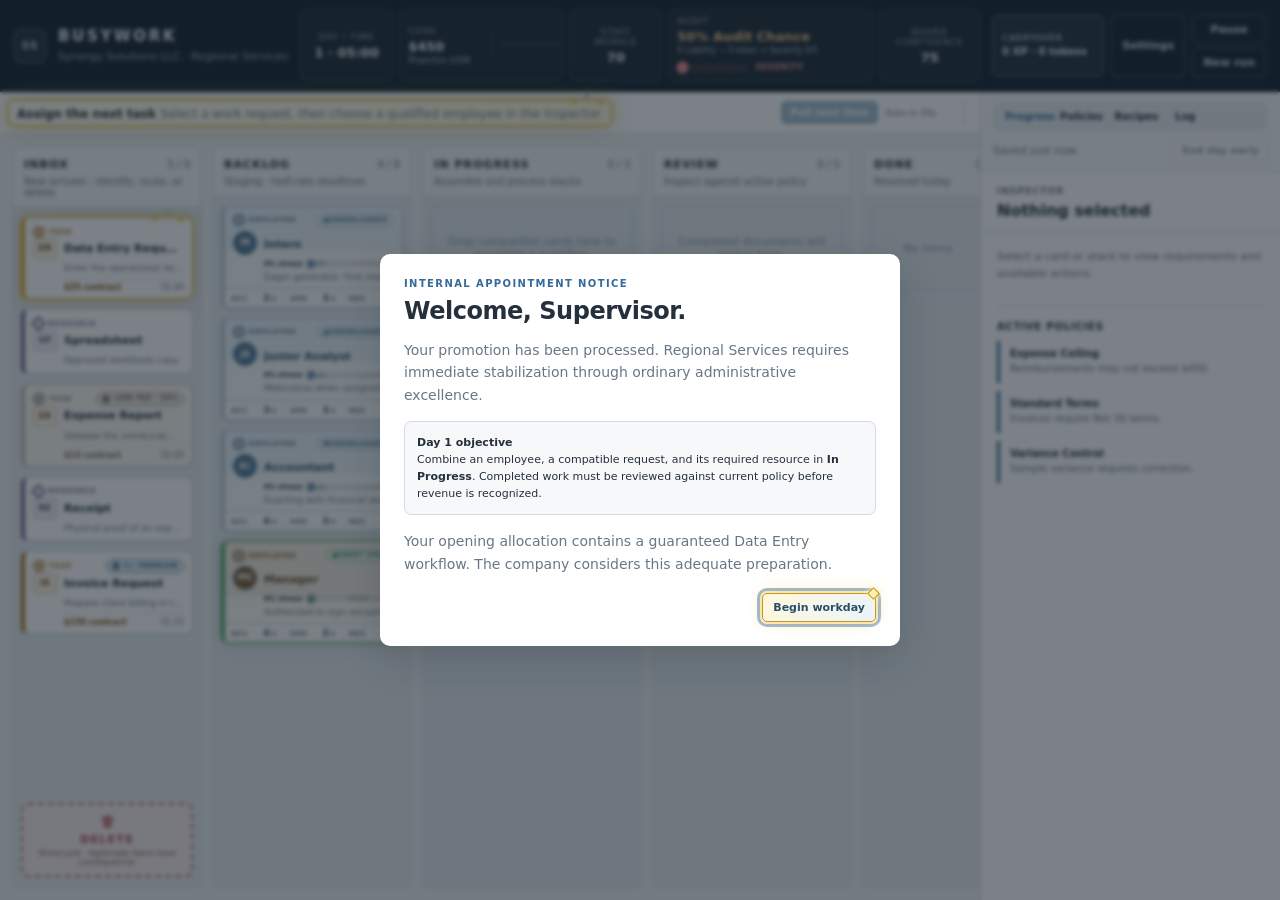
==== commit d9cb2b09: "Clarify nightly talent tree and compliance offsets" ====
--- a/index.html
+++ b/index.html
@@ -674,6 +674,9 @@
     .process-reward-screen .staff-upgrade-row .btn { width: auto; padding-block: 3px; font-size: 10px; }
     .process-reward-screen .staff-upgrade-copy .stat-explainer-token { display: inline-flex; }
     .process-reward-screen .manager-rule-token { font-size: 8px; }
+    .workshop-reward-screen .process-reward-grid { grid-template-columns: 1fr; }
+    .workshop-reward-screen .night-panel > .section { border: 0; padding: 0; }
+    .talent-tree-screen .upgrade-grid { grid-template-columns: repeat(2,minmax(0,1fr)); gap: 6px; margin-top: 0; }
     .briefing-grid { display: grid; grid-template-columns: repeat(3,minmax(0,1fr)); gap: 12px; align-items: stretch; }
     .briefing-grid .company-dashboard { margin: 0; }
     .briefing-grid .section { padding: 0; border: 0; }
@@ -778,10 +781,6 @@
     .roadmap-inspector-actions .btn { width:100%; }
     .roadmap-route-log { display:flex; gap:5px; flex-wrap:wrap; margin-top:10px; }
     .roadmap-route-log span { border:1px solid var(--border); border-radius:999px; background:#f5f7f8; padding:3px 6px; font-size:8px; }
-    .roadmap-workshop { margin-top:10px; border-top:1px solid var(--border); padding-top:9px; }
-    .roadmap-workshop .staff-shop { grid-template-columns:repeat(2,minmax(0,1fr)); }
-    .roadmap-workshop .staff-shop-card { min-height:0; }
-    .roadmap-workshop [data-buy-employee-stat] { min-height:28px; }
     .roadmap-liability-key { display:grid; grid-template-columns:1fr; gap:3px; margin-top:10px; }
     .roadmap-liability-key span { display:grid; grid-template-columns:112px minmax(0,1fr); gap:7px; align-items:center; border:1px solid var(--border); border-radius:4px; padding:5px 7px; background:#f7f8f9; font-size:8px; }
     .roadmap-liability-key b { color:#6f3338; }
@@ -1194,8 +1193,9 @@
     const LEGACY_SAVE_KEY = 'busywork.save.v1';
     const META_KEY = 'busywork.meta.v1';
     const RUN_SCHEMA_VERSION = 2;
-    const BALANCE = Object.freeze({dayDurationMs:300000,quarterDays:5,inboxCapacity:9,arrivalIntervals:[20000,18000,17000,16000,15000],junkShare:.30,juicedSpawnChance:.08,juicedPayoutMultiplier:5,juicedDurationMultiplier:1.35,phishingThreshold:4,phishingReward:125,policyCounts:[3,4,4,4,5],checkInHeal:20,checkInManagerStress:10,checkInCost:20,managerApprovalDurationMs:15000,earlyCloseStressRelief:6,maxCashPoints:64,wasteCost:8,firingCost:25,baseAuditChance:50,overflowConfidencePenalty:6,junkTaskStressPenalty:10,deadlineConfidencePenalty:6,taskDeleteConfidencePenalty:2,reviewResponseStress:10,escalateConfidenceCost:5,escalateAuditRelief:5,regulatoryBombSize:2,managerAccuracyBonusPerPip:12,managerSpeedBonusPerPip:.05,activeIdleStressGraceMs:5000,activeIdleStressBasePerSecond:.04,activeIdleStressRampPerSecond:.001,activeIdleStressCapPerSecond:.12});
+    const BALANCE = Object.freeze({dayDurationMs:300000,quarterDays:5,inboxCapacity:9,arrivalIntervals:[20000,18000,17000,16000,15000],junkShare:.30,juicedSpawnChance:.08,juicedPayoutMultiplier:5,juicedDurationMultiplier:1.35,phishingThreshold:5,phishingReward:125,policyCounts:[3,4,4,4,5],checkInHeal:20,checkInManagerStress:10,checkInCost:20,managerApprovalDurationMs:15000,earlyCloseStressRelief:6,maxCashPoints:64,wasteCost:8,firingCost:25,baseAuditChance:50,overflowConfidencePenalty:6,junkTaskStressPenalty:10,deadlineConfidencePenalty:6,taskDeleteConfidencePenalty:2,reviewResponseStress:10,escalateConfidenceCost:5,escalateAuditRelief:5,regulatoryBombSize:2,managerAccuracyBonusPerPip:12,managerSpeedBonusPerPip:.05,activeIdleStressGraceMs:5000,activeIdleStressBasePerSecond:.04,activeIdleStressRampPerSecond:.001,activeIdleStressCapPerSecond:.12});
     const STAT_LABELS=Object.freeze({accuracy:'Accuracy',speed:'Speed',resilience:'Resilience'});
+    const STAT_UPGRADE_BASE_COST=Object.freeze({accuracy:18,speed:16,resilience:14});
     const TASK_PAYOUT_TIERS = Object.freeze([
       { tier:'windfall', chance:.05, multiplier:5 },
       { tier:'premium', chance:.08, multiplier:2 },
@@ -1245,7 +1245,7 @@
       team_calibration:{day:1,lane:1,token:'HR',department:'People Ops',name:'Team Calibration',program:'Targeted Stress Reset',durationMs:300000,duration:'Medium · 5 min',effect:'The most stressed available worker returns to 0 stress.',flavor:'Give the most stressed employee a protected recovery block.',memo:'At day close, the most stressed available worker resets to zero stress.'},
       policy_sweep:{day:1,lane:2,token:'§',department:'Compliance',name:'Policy Sweep',program:'Report Defect',durationMs:600000,duration:'Long · 10 min',effect:'+2 Compliance Tokens; Board Confidence −5. Completing the long day earns +1 more token.',flavor:'Document the defect and accept the loss of executive confidence.',memo:'Reporting the defect grants two Compliance Tokens and costs 5 Board Confidence. Completing this 10-minute shift grants one additional token.'},
       vendor_exception:{day:2,lane:0,token:'PO',department:'Finance',name:'Vendor Exception',program:'Accounting Surge',durationMs:300000,duration:'Medium · 5 min',effect:'Accounting focus dominates intake; one random non-Manager calls out sick.',flavor:'Procurement takes over the queue while one employee is out sick.',memo:'Most arrivals become purchase requests, expense reports, invoices, or governance work. One random non-Manager is unavailable for the day.',focus:'accounting'},
-      development_workshop:{day:2,lane:1,token:'TP',department:'People Ops',name:'Development Workshop',program:'Employee Development',durationMs:180000,duration:'Short · 3 min',effect:'Spend saved Talent Points on specific employee stat pips.',flavor:'Convert Talent Points into employee stat improvements.',memo:'This is the only route location where Talent Points can increase a current employee’s Accuracy, Speed, or Resilience.',workshop:true},
+      development_workshop:{day:2,lane:1,token:'$',department:'People Ops',name:'Development Workshop',program:'Employee Development',durationMs:180000,duration:'Short · 3 min',effect:'At day close, add a Cash-funded employee stat shop to the overnight sequence.',flavor:'Invest company Cash in specific employee development.',memo:'Completing this workday inserts an Employee Development phase after the nightly Talent Tree. Accuracy, Speed, and Resilience pips are purchased with Cash.',workshop:true},
       audit_readiness:{day:2,lane:2,token:'AU',department:'Compliance',name:'Audit Readiness',program:'Grease the Wheels',durationMs:600000,duration:'Long · 10 min',effect:'Remove 1 open Liability; Board Confidence −5. Completing the long day earns +1 token.',flavor:'Spend executive goodwill to resolve one open violation.',memo:'At day close, remove one open Liability at the cost of 5 Board Confidence. Completing this 10-minute shift grants one Compliance Token.'},
       budget_lock:{day:3,lane:0,token:'$',department:'Finance',name:'Budget Lock',program:'Stage a Demo',durationMs:600000,duration:'Long · 10 min',effect:'Staff Morale +10; Board Confidence +15; +1 Liability. Completing the long day earns +1 token.',flavor:'A polished demo builds confidence but creates a policy violation.',memo:'The demo raises Staff Morale by 10 and Board Confidence by 15, but it also creates one Liability. Completing the long shift grants one Compliance Token.'},
       talent_pipeline:{day:3,lane:1,token:'++',department:'People Ops',name:'Talent Pipeline',program:'Two New Interns',durationMs:300000,duration:'Medium · 5 min',effect:'Add two Interns at no recruiting cost if Backlog space permits.',flavor:'Add two Interns without paying a recruiting fee.',memo:'At day close, two Interns join if the Backlog has enough open slots. They increase payroll like other employees.'},
@@ -1253,14 +1253,14 @@
       casual_friday:{day:4,lane:0,token:'CF',department:'People Ops',name:'Casual Friday',program:'Mandatory Relaxation',durationMs:180000,duration:'Short · 3 min',effect:'Staff Morale +10; Board Confidence −1.',flavor:'Take a small confidence loss for an end-of-day morale gain.',memo:'At day close, Casual Friday raises Staff Morale by 10 and lowers Board Confidence by 1.'},
       temp_desk:{day:4,lane:1,token:'TMP',department:'Operations',name:'Temp Desk',program:'One-Day Specialist',durationMs:300000,duration:'Medium · 5 min',effect:'A random specialist joins for Day 4 and leaves after one day.',flavor:'Borrow one specialist for a single workday.',memo:'A random Intern, Junior Analyst, or Accountant joins for Day 4 and leaves before the next day.'},
       safety_seminar:{day:4,lane:2,token:'SS',department:'Compliance',name:'Safety Seminar',program:'Mandatory Caution',durationMs:600000,duration:'Long · 10 min',effect:'Audit Chance −10 points; Staff Morale −5. Completing the long day earns +1 token.',flavor:'Lower Audit Chance through a long, unpopular training day.',memo:'The seminar lowers Audit Chance by 10 points and Staff Morale by 5. Completing the long shift grants one Compliance Token.'},
-      board_review:{day:5,lane:1,token:'B',department:'Executive',name:'Quarterly Board Review',program:'Final Boss',durationMs:600000,duration:'Boss · 10 min',effect:'Final workday. Survive the close to unlock the permanent-upgrade office.',flavor:'Complete the quarter to unlock permanent-upgrade spending.',memo:'All routes converge on the final 10-minute workday. Complete it to spend banked Process XP on permanent upgrades.'}
+      board_review:{day:5,lane:1,token:'B',department:'Executive',name:'Quarterly Board Review',program:'Final Boss',durationMs:600000,duration:'Boss · 10 min',effect:'Final workday. Survive the close and finish the quarter.',flavor:'Complete the quarter after filing the final nightly Talent Tree phase.',memo:'All routes converge on the final 10-minute workday. Its close still awards +1 XP and opens the Talent Tree before Quarterly Review.'}
     });
     const ROADMAP_OUTCOMES=Object.freeze({
       margin_review:{immediate:['Sets Day 1 to a 3-minute shift.'],payout:['Staff Morale +20','Cash −$100']},
       team_calibration:{immediate:['Sets Day 1 to a 5-minute shift.'],payout:['Most stressed available worker resets to 0 stress']},
       policy_sweep:{immediate:['Sets Day 1 to a 10-minute shift.'],payout:['+2 Compliance Tokens','Board Confidence −5','Long-shift bonus: +1 Compliance Token']},
       vendor_exception:{immediate:['Sets Day 2 to a 5-minute shift','Accounting focus dominates arrivals','One random non-Manager calls out sick'],payout:['No automatic end-of-day payout']},
-      development_workshop:{immediate:['Sets Day 2 to a 3-minute shift','Opens employee stat spending for held Talent Points'],payout:['No automatic end-of-day payout']},
+      development_workshop:{immediate:['Sets Day 2 to a 3-minute shift'],payout:['Add a Cash-funded Employee Development shop after the nightly Talent Tree']},
       audit_readiness:{immediate:['Sets Day 2 to a 10-minute shift.'],payout:['Remove 1 open Liability','Board Confidence −5','Long-shift bonus: +1 Compliance Token']},
       budget_lock:{immediate:['Sets Day 3 to a 10-minute shift.'],payout:['Staff Morale +10','Board Confidence +15','+1 Liability','Long-shift bonus: +1 Compliance Token']},
       talent_pipeline:{immediate:['Sets Day 3 to a 5-minute shift.'],payout:['Add two Interns if Backlog space permits','New Interns join payroll']},
@@ -1268,7 +1268,7 @@
       casual_friday:{immediate:['Sets Day 4 to a 3-minute shift.'],payout:['Staff Morale +10','Board Confidence −1']},
       temp_desk:{immediate:['Sets Day 4 to a 5-minute shift','One random specialist joins for this workday'],payout:['Temporary specialist leaves after Day 4']},
       safety_seminar:{immediate:['Sets Day 4 to a 10-minute shift.'],payout:['Audit Chance −10 points','Staff Morale −5','Long-shift bonus: +1 Compliance Token']},
-      board_review:{immediate:['Sets Day 5 to the final 10-minute shift.'],payout:['Unlock permanent-upgrade spending if the run survives','Long-shift bonus: +1 Compliance Token']}
+      board_review:{immediate:['Sets Day 5 to the final 10-minute shift.'],payout:['+1 XP and the nightly Talent Tree before Quarterly Review','Long-shift bonus: +1 Compliance Token']}
     });
     const ROADMAP_DAYS=Object.freeze(Array.from({length:5},(_,index)=>Object.keys(ROADMAP_NODES).filter(id=>ROADMAP_NODES[id].day===index+1)));
     const ROADMAP_GEOMETRY=Object.freeze({
@@ -1419,12 +1419,7 @@
       run.arrivalBagCycle=Number.isFinite(run.arrivalBagCycle)?run.arrivalBagCycle:1;
       run.phishing=run.phishing||freshPhishingState();
       run.firstWorkflowGuide=run.firstWorkflowGuide||{active:false,taskId:null,resourceId:null,employeeId:null};
-      run.processMaturity=run.processMaturity||{points:0,grantedDays:[]};
-      run.processMaturity.points=Number.isFinite(run.processMaturity.points)?run.processMaturity.points:0;
-      run.processMaturity.grantedDays=run.processMaturity.grantedDays||[];
-      delete run.processMaturity.ranks;
-      delete run.processMaturity.offeredIds;
-      delete run.processMaturity.offeredDay;
+      delete run.processMaturity;
       run.roadmap=run.roadmap||{route:[],selectedNodeId:null,dayLengths:{1:300000},focusByDay:{}};
       run.roadmap.route=Array.isArray(run.roadmap.route)?run.roadmap.route.filter(id=>ROADMAP_NODES[id]):[];
       run.roadmap.dayLengths=run.roadmap.dayLengths||{1:300000};
@@ -1432,6 +1427,7 @@
       run.roadmap.settledNodeIds=Array.isArray(run.roadmap.settledNodeIds)?run.roadmap.settledNodeIds.filter(id=>ROADMAP_NODES[id]):[...run.roadmap.route];
       run.xpGrantedDays=Array.isArray(run.xpGrantedDays)?run.xpGrantedDays:[];
       run.routeTokenGrantedDays=Array.isArray(run.routeTokenGrantedDays)?run.routeTokenGrantedDays:[];
+      run.overnightRewardStage=run.overnightRewardStage==='workshop'?'workshop':'talentTree';
       run.cashTelemetry=run.cashTelemetry||freshCashTelemetry(run.dayOpeningCash??run.cash??450);
       run.failureEvents=Array.isArray(run.failureEvents)?run.failureEvents:[];
       run.dayOpeningState=run.dayOpeningState||{cash:run.dayOpeningCash??run.cash,morale:run.morale,audit:run.auditRisk,confidence:run.executiveConfidence};
@@ -1538,7 +1534,7 @@
         day:1,dayElapsedMs:0,drawElapsedMs:0,dayOpeningCash:opening.cash,dayOpeningState:{...opening},
         cash:opening.cash,morale:opening.morale,moraleModifier:-30,auditRisk:opening.audit,executiveConfidence:opening.confidence,
         auditFailCount:0,auditPolicyPenalty:0,regulatoryTaskBomb:0,complianceCheckBomb:0,badVibesDay:0,criticalAuditFailure:false,stressRecoveryCompanyBonus:0,
-        processMaturity:{points:0,grantedDays:[]},roadmap:{route:[],selectedNodeId:null,dayLengths:{1:300000},focusByDay:{},settledNodeIds:[]},xpGrantedDays:[],routeTokenGrantedDays:[],metaAwarded:false,metaAwardedXp:null,metaAwardedBalance:null,daySummaries:[],failureEvents:[],cardsById:{},columns:{inbox:[],backlog:[],active:[],review:[],done:[]},stacksById:{},jobsById:{},
+        overnightRewardStage:'talentTree',roadmap:{route:[],selectedNodeId:null,dayLengths:{1:300000},focusByDay:{},settledNodeIds:[]},xpGrantedDays:[],routeTokenGrantedDays:[],metaAwarded:false,metaAwardedXp:null,metaAwardedBalance:null,daySummaries:[],failureEvents:[],cardsById:{},columns:{inbox:[],backlog:[],active:[],review:[],done:[]},stacksById:{},jobsById:{},
         activePolicyIds:[],previousPolicyIds:[],liabilities:[],log:[],history:[],lastHistoryAt:-Infinity,selected:null,
         arrivalBag:[],arrivalSequence:0,arrivalBagCycle:0,recentArrivalTemplateIds:[],phishing:freshPhishingState(),firstWorkflowGuide:{active:false,taskId:null,resourceId:null,employeeId:null},cashTelemetry:freshCashTelemetry(opening.cash),
         statistics:{...DEFAULT_STATISTICS,arrivalsByKind:{}}
@@ -1751,8 +1747,9 @@
       const present=cards.map(effectiveTemplateId).sort();return Content.recipes.find(recipe=>recipeMatchesTaskVariant(recipe,task)&&recipe.exact.length===present.length&&[...recipe.exact].sort().join('|')===present.join('|'))||null;
     }
     function employeeStatInvestmentCount(employee){return Object.values(employee?.meta?.statInvestments||{}).reduce((sum,value)=>sum+(Number(value)||0),0);}
-    function employeeWorkshopOpen(){return game.mode==='roadmap'&&ROADMAP_NODES[game.roadmap?.selectedNodeId]?.workshop;}
-    function buyEmployeeStat(employeeId,stat){if(!employeeWorkshopOpen()){toast('Employee development is available only at a Workshop node on the roadmap.');return false;}const employee=game.cardsById[employeeId];if(!employee||employee.kind!=='employee'||!STAT_LABELS[stat]||employee.stats[stat]>=6){toast('That stat is already at its maximum.');return false;}if(game.processMaturity.points<1){toast('This workshop upgrade requires 1 Talent Point.');return false;}game.processMaturity.points--;employee.stats[stat]++;employee.meta=employee.meta||{};employee.meta.statInvestments={accuracy:0,speed:0,resilience:0,...(employee.meta.statInvestments||{})};employee.meta.statInvestments[stat]++;employee.abilityIds=derivedAbilities(employee);log(`${cardName(employee)} upgraded ${STAT_LABELS[stat]} to ${employee.stats[stat]}/6 at the workshop.`);toast(`${cardName(employee)} · ${STAT_LABELS[stat]} ${employee.stats[stat]}/6 · 1 Talent Point spent.`);recordSnapshot(true);Store.save(true);renderRoadmap(false);markDirty();return true;}
+    function employeeStatUpgradeCost(employee,stat){return (STAT_UPGRADE_BASE_COST[stat]||0)+(employee?.stats?.[stat]||0)*6+employeeStatInvestmentCount(employee)*4;}
+    function employeeWorkshopOpen(){return game.mode==='processReward'&&game.overnightRewardStage==='workshop'&&completedRoadmapNodeId()==='development_workshop';}
+    function buyEmployeeStat(employeeId,stat){if(!employeeWorkshopOpen()){toast('Employee development is available only after completing a Development Workshop workday.');return false;}const employee=game.cardsById[employeeId];if(!employee||employee.kind!=='employee'||!STAT_LABELS[stat]||employee.stats[stat]>=6){toast('That stat is already at its maximum.');return false;}const cost=employeeStatUpgradeCost(employee,stat);if(game.cash<cost){toast(`This ${STAT_LABELS[stat]} pip costs $${cost}; only $${game.cash} is available.`);return false;}game.cash-=cost;employee.stats[stat]++;employee.meta=employee.meta||{};employee.meta.statInvestments={accuracy:0,speed:0,resilience:0,...(employee.meta.statInvestments||{})};employee.meta.statInvestments[stat]++;employee.abilityIds=derivedAbilities(employee);log(`${cardName(employee)} upgraded ${STAT_LABELS[stat]} to ${employee.stats[stat]}/6 for $${cost} at the Development Workshop.`);toast(`${cardName(employee)} · ${STAT_LABELS[stat]} ${employee.stats[stat]}/6 · $${cost} spent.`);recordSnapshot(true);Store.save(true);renderWorkshopReward(false);markDirty();return true;}
     function managerCheckInHeal(manager){return BALANCE.checkInHeal+Math.max(0,(manager?.stats?.resilience||2)-STAT_BASELINES.manager.resilience)*3;}
     function managerTeamRelief(manager){const resilience=manager?.stats?.resilience||2;return 6+resilience*2+Math.max(0,resilience-STAT_BASELINES.manager.resilience)*2;}
     function managerTeamFailureStress(manager){return Math.max(6,20-(manager?.stats?.resilience||2)*2);}
@@ -2219,10 +2216,11 @@
     }
     function dailyDrawInterval(){return BALANCE.arrivalIntervals[Math.max(0,Math.min(4,game.day-1))];}
     function runFailure(){if(game.criticalAuditFailure)return 'Termination';if(game.executiveConfidence<=0)return 'Board Confidence Lost';if(game.cash<=0)return 'Insolvency';return null;}
-    function auditFindingChance(){return Math.min(1,game.liabilities.length/Math.max(1,game.day));}
+    function effectiveLiabilityCount(){return Math.max(0,game.liabilities.length-runtime.meta.complianceTokens);}
+    function auditFindingChance(){return Math.min(1,effectiveLiabilityCount()/Math.max(1,game.day));}
     function auditSummary(){
-      const tokenReduction=runtime.meta.complianceTokens*5,auditChance=Math.max(0,Math.min(100,game.auditRisk-tokenReduction)),findingChance=auditFindingChance()*100,liabilityCount=game.liabilities.length,band=Math.min(5,liabilityCount),severityTotal=liabilityCount,nextMultiplier=band,projectedFine=[0,0,50,0,0,0][band],nextFailure=game.auditFailCount+1,critical=band===5;
-      return {auditChance,findingChance,overallFailureChance:auditChance*findingChance/100,liabilityCount,severityTotal,nextMultiplier,projectedFine,nextFailure,critical,band,tokenReduction};
+      const tokenReduction=runtime.meta.complianceTokens*5,auditChance=Math.max(0,Math.min(100,game.auditRisk-tokenReduction)),findingChance=auditFindingChance()*100,liabilityCount=game.liabilities.length,tokenLiabilityOffset=Math.min(liabilityCount,runtime.meta.complianceTokens),effectiveLiabilityCount=Math.max(0,liabilityCount-tokenLiabilityOffset),band=Math.min(5,effectiveLiabilityCount),severityTotal=effectiveLiabilityCount,nextMultiplier=band,projectedFine=[0,0,50,0,0,0][band],nextFailure=game.auditFailCount+1,critical=band===5;
+      return {auditChance,findingChance,overallFailureChance:auditChance*findingChance/100,liabilityCount,tokenLiabilityOffset,effectiveLiabilityCount,severityTotal,nextMultiplier,projectedFine,nextFailure,critical,band,tokenReduction};
     }
     function failureEventTags(event){
       const text=[event.title,event.description,event.consequence,event.message].filter(Boolean).join(' ').toLowerCase(),tags=[];
@@ -2242,7 +2240,7 @@
       const audit=auditSummary(),terminalEvent=[...(game.failureEvents||[])].reverse().find(event=>/termination|critical audit failure/i.test(event.title||''));
       if(reason==='Board Confidence Lost')return {label:'Board confidence reached zero',value:`${Math.round(game.executiveConfidence)} confidence`,threshold:'The run ends at 0 confidence.',detail:'The board withdrew its mandate after accumulated rulings, losses, and personnel decisions exhausted confidence.'};
       if(reason==='Insolvency')return {label:'Operating cash reached zero',value:`$${Math.round(game.cash)}`,threshold:'The run ends at $0 cash.',detail:'Available cash could no longer cover the consequences of the quarter’s operating decisions.'};
-      return {label:'Audit Severity reached level 5',value:`${audit.liabilityCount||5} policy violations`,threshold:'Five or more open violations at the audit roll trigger Termination.',detail:terminalEvent?.consequence||'The latest audit reached the fifth and terminal consequence band.'};
+      return {label:'Audit Severity reached level 5',value:`${audit.effectiveLiabilityCount||5} effective policy violations`,threshold:'Five effective Liabilities after Compliance Token offsets trigger Termination.',detail:terminalEvent?.consequence||'The latest audit reached the fifth and terminal consequence band.'};
     }
     function runFailureFactors(){
       const summaries=game.daySummaries||[],sum=key=>summaries.reduce((total,item)=>total+(Number(item[key])||0),0),audit=auditSummary(),opening=summaries[0]?.openingCash??450,recognized=sum('recognizedTaskRevenue'),paidPayroll=sum('payroll'),paidUpkeep=sum('upkeep'),discretionary=sum('discretionary'),workforceLosses=game.statistics.employeesFired+game.statistics.employeeDeaths;
@@ -2284,7 +2282,7 @@
     }
     function carryoverAwardHtml(xp){
       const awardedXp=Number.isFinite(game.metaAwardedXp)?game.metaAwardedXp:xp,awardedBalance=Number.isFinite(game.metaAwardedBalance)?game.metaAwardedBalance:runtime.meta.processXp,previousXp=Math.max(0,awardedBalance-awardedXp);
-      return `<div class="carryover-award" aria-label="${awardedXp} Process XP earned this run, Process XP balance ${awardedBalance}, ${runtime.meta.complianceTokens} Compliance Tokens currently held"><div><small>Earned this run</small><strong>+${awardedXp} XP</strong><span>One permanent XP for each end of day reached.</span></div><div><small>XP bank</small><strong>${awardedBalance}</strong><span>Persistent on this device; purchases are now unlocked.</span></div><div><small>Compliance Tokens held</small><strong>${runtime.meta.complianceTokens}</strong><span>Each reduces Audit Chance by 5 points; tokens are not consumed by audits.</span></div></div>`;
+      return `<div class="carryover-award" aria-label="${awardedXp} XP earned this run, XP balance ${awardedBalance}, ${runtime.meta.complianceTokens} Compliance Tokens currently held"><div><small>Earned this run</small><strong>+${awardedXp} XP</strong><span>One persistent XP for each end of day reached.</span></div><div><small>XP bank</small><strong>${awardedBalance}</strong><span>Persistent on this device; the Talent Tree opens after every survived day.</span></div><div><small>Compliance Tokens held</small><strong>${runtime.meta.complianceTokens}</strong><span>Each offsets one Liability and removes 5 Audit Chance points; tokens are not consumed.</span></div></div>`;
     }
     function renderFailureEnd(reason,xp){
       const cause=runFailureCause(reason),events=failureLedgerEvents(),drivers=runFailureDrivers(reason),awardedXp=Number.isFinite(game.metaAwardedXp)?game.metaAwardedXp:xp,awardedBalance=Number.isFinite(game.metaAwardedBalance)?game.metaAwardedBalance:runtime.meta.processXp,upgradeCount=runtime.meta.unlockedUpgradeIds.length,runReference=String(Math.abs(game.runSeed||0)%100000).padStart(5,'0');
@@ -2294,11 +2292,11 @@
       const lesson=reason==='Board Confidence Lost'?'Confidence reached zero after accumulated rulings and losses.':reason==='Insolvency'?'Cash reserves could not absorb the quarter’s payroll, upkeep, and operating decisions.':'An audit found enough open Liabilities to reach the terminal consequence level.';
       const driverHtml=(drivers.length?drivers:[{label:'Cumulative operating pressure',value:'Terminal',impact:1}]).map((driver,index)=>`<div class="failure-driver"><b>${index+1}</b><span>${esc(driver.label)}</span><i aria-hidden="true"></i><strong>${esc(driver.value)}</strong></div>`).join('');
       const ledgerHtml=events.length?`<ol class="failure-ledger">${events.map(event=>`<li class="failure-ledger-item"><div class="failure-ledger-time">${event.day?`Day ${event.day} · `:''}${esc(event.time||'Recorded')}</div><div class="failure-ledger-copy"><strong>${esc(event.title||'Failed decision')}</strong><p>${esc(event.description||event.message||'No description recorded.')}</p>${event.consequence?`<span class="failure-ledger-consequence">${esc(event.consequence)}</span>`:''}<div class="failure-ledger-tags">${failureEventTags(event).map(tag=>`<span class="failure-ledger-tag">${esc(tag)}</span>`).join('')}</div></div></li>`).join('')}</ol>`:`<div class="failure-ledger failure-ledger-empty">No discrete failed decisions were recorded. The run ended from the cumulative meter changes shown above.</div>`;
-      document.getElementById('dayEndContent').innerHTML=`<div class="run-failure-screen"><div class="run-failure-topbar"><span class="run-failure-topmark" aria-hidden="true">C</span><span>Run terminated</span></div><header class="run-failure-hero"><div class="run-failure-kicker">Run terminated · Day ${game.day}</div><h2>${esc(reason)}</h2><div class="run-failure-stamp" aria-hidden="true">TERMINATED</div></header><div class="run-failure-body"><div class="terminal-cause"><div class="terminal-cause-mark" aria-hidden="true">${causeMark}</div><div><span class="terminal-cause-label">${esc(terminalLabel)}</span><strong class="terminal-cause-value">${esc(terminalValue)}</strong><span class="terminal-cause-threshold">${esc(cause.threshold)}</span></div></div><section class="run-failure-section"><div class="run-failure-section-head"><h3>What you keep</h3></div><div class="run-keep-grid"><div class="run-keep-stat"><span class="run-keep-icon tokens" aria-hidden="true">×</span><strong>${runtime.meta.complianceTokens}</strong><span>Compliance Tokens</span><small>Persistent −5 Audit Chance each</small></div><div class="run-keep-stat"><span class="run-keep-icon" aria-hidden="true">★</span><strong>+${awardedXp} XP</strong><span>${awardedXp?'Process XP earned':'No experience earned'}</span><small>Wallet balance ${awardedBalance}</small></div><div class="run-keep-stat"><span class="run-keep-icon upgrades" aria-hidden="true">⚙</span><strong>${upgradeCount}</strong><span>Upgrades retained</span><small>Existing upgrades remain available</small></div></div></section><section class="run-failure-section"><div class="run-failure-section-head"><h3>What drove the failure</h3><span>(by impact)</span></div><div class="failure-driver-list">${driverHtml}</div></section><div class="run-failure-lesson"><span class="run-failure-lesson-mark" aria-hidden="true">×</span><div><strong>Key lesson</strong><p>${esc(lesson)}</p></div></div><section class="run-failure-actions"><h3>Next steps</h3><div class="run-failure-action-grid"><button class="btn" type="button" data-failure-section="failureIncidents">☷&nbsp; Review incidents</button><button class="btn" type="button" data-failure-section="failureUpgrades">⌁&nbsp; Review upgrades</button><button class="btn primary" id="summaryNewRunBtn" type="button">↻&nbsp; Start a new run</button></div></section><details class="run-failure-details failure-incidents" id="failureIncidents"><summary>Full run log <span>${events.length} incident${events.length===1?'':'s'}</span></summary>${ledgerHtml}</details><details class="run-failure-details run-failure-carryover" id="failureUpgrades"><summary>Process maturity &amp; permanent upgrades <span>${upgradeCount} retained</span></summary><p>XP and upgrades remain on this device, but new permanent purchases unlock only after completing Day 5. Compliance Tokens persist and reduce Audit Chance by 5 points each.</p><div class="upgrade-grid">${Object.entries(UPGRADES).map(([id,u])=>upgradeNodeHtml(id,u)).join('')}</div></details><footer class="run-failure-footer"><span>● &nbsp;Every run teaches. Apply what you learned.</span><span>RUN LOG · #R-${runReference}</span></footer></div></div>`;
+      document.getElementById('dayEndContent').innerHTML=`<div class="run-failure-screen"><div class="run-failure-topbar"><span class="run-failure-topmark" aria-hidden="true">C</span><span>Run terminated</span></div><header class="run-failure-hero"><div class="run-failure-kicker">Run terminated · Day ${game.day}</div><h2>${esc(reason)}</h2><div class="run-failure-stamp" aria-hidden="true">TERMINATED</div></header><div class="run-failure-body"><div class="terminal-cause"><div class="terminal-cause-mark" aria-hidden="true">${causeMark}</div><div><span class="terminal-cause-label">${esc(terminalLabel)}</span><strong class="terminal-cause-value">${esc(terminalValue)}</strong><span class="terminal-cause-threshold">${esc(cause.threshold)}</span></div></div><section class="run-failure-section"><div class="run-failure-section-head"><h3>What you keep</h3></div><div class="run-keep-grid"><div class="run-keep-stat"><span class="run-keep-icon tokens" aria-hidden="true">×</span><strong>${runtime.meta.complianceTokens}</strong><span>Compliance Tokens</span><small>Persistent Liability offset and −5 Audit Chance each</small></div><div class="run-keep-stat"><span class="run-keep-icon" aria-hidden="true">★</span><strong>+${awardedXp} XP</strong><span>${awardedXp?'XP earned':'No experience earned'}</span><small>Wallet balance ${awardedBalance}</small></div><div class="run-keep-stat"><span class="run-keep-icon upgrades" aria-hidden="true">⚙</span><strong>${upgradeCount}</strong><span>Upgrades retained</span><small>Existing upgrades remain available</small></div></div></section><section class="run-failure-section"><div class="run-failure-section-head"><h3>What drove the failure</h3><span>(by impact)</span></div><div class="failure-driver-list">${driverHtml}</div></section><div class="run-failure-lesson"><span class="run-failure-lesson-mark" aria-hidden="true">×</span><div><strong>Key lesson</strong><p>${esc(lesson)}</p></div></div><section class="run-failure-actions"><h3>Next steps</h3><div class="run-failure-action-grid"><button class="btn" type="button" data-failure-section="failureIncidents">☷&nbsp; Review incidents</button><button class="btn" type="button" data-failure-section="failureUpgrades">⌁&nbsp; Review upgrades</button><button class="btn primary" id="summaryNewRunBtn" type="button">↻&nbsp; Start a new run</button></div></section><details class="run-failure-details failure-incidents" id="failureIncidents"><summary>Full run log <span>${events.length} incident${events.length===1?'':'s'}</span></summary>${ledgerHtml}</details><details class="run-failure-details run-failure-carryover" id="failureUpgrades"><summary>Talent Tree &amp; permanent upgrades <span>${upgradeCount} retained</span></summary><p>XP and upgrades remain on this device. The interactive Talent Tree opens after every survived day. Compliance Tokens persist, offset one Liability each, and reduce Audit Chance by 5 points each.</p><div class="upgrade-grid">${Object.entries(UPGRADES).map(([id,u])=>upgradeNodeHtml(id,u,false)).join('')}</div></details><footer class="run-failure-footer"><span>● &nbsp;Every run teaches. Apply what you learned.</span><span>RUN LOG · #R-${runReference}</span></footer></div></div>`;
       resetDecisionDialogScroll();
     }
     function applyFailedAudit(){
-      const audit=auditSummary(),band=Math.max(1,audit.band),findings=audit.liabilityCount,names=['','Consent Decree','Cash Fine','Compliance Check','Bad Vibes','Termination'],name=names[band];
+      const audit=auditSummary();if(!audit.band)return 'CLEARED · Compliance Tokens offset all open Liability.';const band=audit.band,findings=audit.effectiveLiabilityCount,names=['','Consent Decree','Cash Fine','Compliance Check','Bad Vibes','Termination'],name=names[band];
       game.auditFailCount++;
       game.auditPolicyPenalty=band===1?2:0;
       if(band===2){game.cash-=50;game.auditRisk+=10;game.executiveConfidence-=5;}
@@ -2382,9 +2380,14 @@
       clampMeters();Store.save(true);renderDayBriefing();markDirty();
     }
     function resetDecisionDialogScroll(){const dialog=document.getElementById('dayEndDialog');dialog.scrollTop=0;requestAnimationFrame(()=>dialog.scrollTop=0);}
-    function endOfDayProgressHtml(step){
-      const stages=game.day>=BALANCE.quarterDays?['Progression award','Quarterly review']:['Progression award','Roadmap routing','Morning briefing'],current=stages[Math.max(0,Math.min(stages.length-1,step-1))];
-      return `<div class="night-progress" aria-label="End-of-day sequence, stage ${step} of ${stages.length}: ${esc(current)}"><span class="night-progress-pips" aria-hidden="true">${stages.map((label,index)=>`<i class="night-progress-pip ${index+1<step?'complete':index+1===step?'current':''}" title="${esc(label)}"></i>`).join('')}</span><span class="night-progress-copy"><strong>${step} of ${stages.length}</strong> · ${esc(current)}</span></div>`;
+    function completedRoadmapNodeId(day=game.day){return game.roadmap.route.find(id=>ROADMAP_NODES[id]?.day===day)||null;}
+    function workshopRewardAvailable(){return completedRoadmapNodeId()==='development_workshop';}
+    function endOfDayStages(){
+      const stages=['Talent Tree'];if(workshopRewardAvailable())stages.push('Employee Development');if(game.day>=BALANCE.quarterDays)stages.push('Quarterly review');else stages.push('Roadmap routing','Morning briefing');return stages;
+    }
+    function endOfDayProgressHtml(stage){
+      const stages=endOfDayStages(),index=Math.max(0,stages.indexOf(stage)),step=index+1,current=stages[index];
+      return `<div class="night-progress" aria-label="End-of-day sequence, stage ${step} of ${stages.length}: ${esc(current)}"><span class="night-progress-pips" aria-hidden="true">${stages.map((label,pipIndex)=>`<i class="night-progress-pip ${pipIndex<index?'complete':pipIndex===index?'current':''}" title="${esc(label)}"></i>`).join('')}</span><span class="night-progress-copy"><strong>${step} of ${stages.length}</strong> · ${esc(current)}</span></div>`;
     }
     function nightLegendHtml(showChoices=true){return `<div class="night-screen-legend" aria-label="Panel key"><span>Read only</span>${showChoices?'<span class="is-choice">Choose or spend</span>':''}</div>`;}
     function nightPanelHeadHtml(title,action=false,label=null){return `<div class="night-panel-head"><h3>${esc(title)}</h3><em class="night-panel-kind">${esc(label||(action?'Choose':'Read only'))}</em></div>`;}
@@ -2400,19 +2403,19 @@
     function renderDayBriefing(){
       const text=DAY_BRIEFINGS[game.day],added=game.activePolicyIds.filter(id=>!game.previousPolicyIds.includes(id)),removed=game.previousPolicyIds.filter(id=>!game.activePolicyIds.includes(id)),current=companySnapshot(),priorClose=game.daySummaries.at(-1)?.closingState||current;
       const operatingBrief=`<div class="brief"><strong>Projected payroll:</strong> $${payroll()}/day<br><strong>Operating upkeep:</strong> $${operatingUpkeep()}/day<br><strong>Inbox:</strong> ${game.columns.inbox.length} / ${COLUMN_META.inbox.capacity} stacks<br><strong>Policies active:</strong> ${game.activePolicyIds.length}<br><strong>Added:</strong> ${added.map(id=>esc(Content.policies[id].title)).join(', ')||'None'}<br><strong>Removed:</strong> ${removed.map(id=>esc(Content.policies[id].title)).join(', ')||'None'}</div>`;
-      document.getElementById('dayEndContent').innerHTML=`<div class="night-screen briefing-screen">${endOfDayProgressHtml(3)}<header class="night-screen-header"><div><div class="modal-kicker">Day ${game.day} briefing</div><h2>Morning Brief</h2><p>${esc(text)}</p></div>${nightLegendHtml(false)}</header><div class="briefing-grid"><section class="night-panel is-display briefing-changes">${nightPanelHeadHtml('Changes overnight')}${overnightChangesHtml(current,priorClose)}</section><section class="night-panel is-display">${nightPanelHeadHtml('Operating brief')}${operatingBrief}</section><section class="night-panel is-display briefing-policies">${nightPanelHeadHtml('Policies in force')}${View.policiesHtml()}</section></div><div class="modal-actions"><button class="btn primary" id="beginNextDayBtn">Begin Day ${game.day}</button></div></div>`;resetDecisionDialogScroll();
-    }
-    function prepareProcessReward(){
-      const maturity=game.processMaturity;if(!maturity.grantedDays.includes(game.day)){maturity.grantedDays.push(game.day);maturity.points++;log(`Day ${game.day} employee-development award: +1 Talent Point.`);}
+      document.getElementById('dayEndContent').innerHTML=`<div class="night-screen briefing-screen">${endOfDayProgressHtml('Morning briefing')}<header class="night-screen-header"><div><div class="modal-kicker">Day ${game.day} briefing</div><h2>Morning Brief</h2><p>${esc(text)}</p></div>${nightLegendHtml(false)}</header><div class="briefing-grid"><section class="night-panel is-display briefing-changes">${nightPanelHeadHtml('Changes overnight')}${overnightChangesHtml(current,priorClose)}</section><section class="night-panel is-display">${nightPanelHeadHtml('Operating brief')}${operatingBrief}</section><section class="night-panel is-display briefing-policies">${nightPanelHeadHtml('Policies in force')}${View.policiesHtml()}</section></div><div class="modal-actions"><button class="btn primary" id="beginNextDayBtn">Begin Day ${game.day}</button></div></div>`;resetDecisionDialogScroll();
     }
     function renderProcessReward(resetScroll=true){
-      prepareProcessReward();const maturity=game.processMaturity,destination=game.day>=BALANCE.quarterDays?'quarterly review':'corporate roadmap',longBonus=game.routeTokenGrantedDays.includes(game.day);
-      document.getElementById('dayEndContent').innerHTML=`<div class="night-screen process-reward-screen">${endOfDayProgressHtml(1)}<header class="night-screen-header"><div><div class="modal-kicker">End-of-day progression</div><h2>Day ${game.day} reached</h2><p>Your permanent and run-specific rewards are already banked. There is no reward catalog to solve tonight.</p></div><div class="shift-stamp" aria-label="End of Shift ${game.day}"><span class="shift-stamp-mark" aria-hidden="true">✓</span><span class="shift-stamp-copy"><strong>Filed</strong><span>Day ${game.day} complete</span></span></div></header><div class="process-reward-grid"><section class="night-panel is-display">${nightPanelHeadHtml('Permanent progression')}<div class="carryover-balances"><div class="carryover-balance xp"><small>Process XP earned</small><strong>+1 XP</strong><span>${runtime.meta.processXp} banked on this device. Spend only after completing Day 5.</span></div><div class="carryover-balance tokens"><small>Compliance Tokens</small><strong>${runtime.meta.complianceTokens}</strong><span>Each held token reduces nightly Audit Chance by 5 points.${longBonus?' This long day added +1 token.':''}</span></div></div></section><section class="night-panel is-display">${nightPanelHeadHtml('Employee development')}<div class="carryover-balances"><div class="carryover-balance run-only"><small>Talent Point earned</small><strong>+1 TP</strong><span>${maturity.points} available this run. Spend only when your route reaches an Employee Development Workshop.</span></div></div><div class="carryover-note"><strong>Why wait for a workshop?</strong> Route planning makes employee growth a deliberate destination instead of another nightly menu competing with hiring and operating rewards.</div></section></div><div class="modal-actions"><button class="btn primary" id="continueProcessRewardBtn">Continue to ${destination}</button></div></div>`;if(resetScroll)resetDecisionDialogScroll();Store.save(true);
-    }
-    function continueProcessReward(){if(game.mode!=='processReward')return false;if(game.day>=BALANCE.quarterDays){renderRunEnd();return true;}game.mode='roadmap';game.roadmap.selectedNodeId=null;renderRoadmap();Store.save(true);markDirty();return true;}
-    function beginProcessReward(){game.mode='processReward';prepareProcessReward();renderProcessReward();markDirty();}
+      game.overnightRewardStage='talentTree';const destination=workshopRewardAvailable()?'Employee Development':game.day>=BALANCE.quarterDays?'Quarterly review':'corporate roadmap',longBonus=game.routeTokenGrantedDays.includes(game.day);
+      document.getElementById('dayEndContent').innerHTML=`<div class="night-screen process-reward-screen talent-tree-screen">${endOfDayProgressHtml('Talent Tree')}<header class="night-screen-header"><div><div class="modal-kicker">Overnight rewards · phase 1</div><h2>Talent Tree</h2><p>Surviving Day ${game.day} awarded +1 XP. Spend banked XP on permanent company upgrades now, or save it for a later night.</p></div><div class="shift-stamp" aria-label="End of Shift ${game.day}"><span class="shift-stamp-mark" aria-hidden="true">+1</span><span class="shift-stamp-copy"><strong>XP filed</strong><span>Day ${game.day} survived</span></span></div></header><div class="process-reward-grid"><section class="night-panel is-display">${nightPanelHeadHtml('Nightly award')}<div class="carryover-balances"><div class="carryover-balance xp"><small>XP balance</small><strong>${runtime.meta.processXp} XP</strong><span>One XP was banked at this day close. Talent Tree purchases persist on this device.</span></div><div class="carryover-balance tokens"><small>Compliance Tokens</small><strong>${runtime.meta.complianceTokens}</strong><span>Each offsets one Liability for finding chance and Severity, and also removes 5 points from Audit Chance.${longBonus?' This long day added +1 token.':''}</span></div></div></section><section class="night-panel is-action">${nightPanelHeadHtml('Permanent Talent Tree',true,'Spend XP')}<div class="upgrade-grid">${Object.entries(UPGRADES).map(([id,u])=>upgradeNodeHtml(id,u)).join('')}</div></section></div><div class="modal-actions"><button class="btn primary" id="continueProcessRewardBtn">Continue to ${destination}</button></div></div>`;if(resetScroll)resetDecisionDialogScroll();Store.save(true);
+    }
+    function renderWorkshopReward(resetScroll=true){
+      game.overnightRewardStage='workshop';document.getElementById('dayEndContent').innerHTML=`<div class="night-screen process-reward-screen workshop-reward-screen">${endOfDayProgressHtml('Employee Development')}<header class="night-screen-header"><div><div class="modal-kicker">Location reward · Development Workshop</div><h2>Employee Development</h2><p>Completing the Workshop workday added this Cash-funded stat shop to tonight’s rewards. Purchases improve only the selected employee for this run.</p></div><div class="shift-stamp"><span class="shift-stamp-mark" aria-hidden="true">$</span><span class="shift-stamp-copy"><strong>Workshop</strong><span>$${game.cash} available</span></span></div></header><div class="process-reward-grid"><section class="night-panel is-action">${nightPanelHeadHtml('Employee stat shop',true,'Spend Cash')}${View.staffShopHtml()}</section></div><div class="modal-actions"><button class="btn primary" id="continueProcessRewardBtn">Continue to corporate roadmap</button></div></div>`;if(resetScroll)resetDecisionDialogScroll();Store.save(true);
+    }
+    function continueProcessReward(){if(game.mode!=='processReward')return false;if(game.overnightRewardStage==='talentTree'&&workshopRewardAvailable()){renderWorkshopReward();return true;}if(game.day>=BALANCE.quarterDays){renderRunEnd();return true;}game.mode='roadmap';game.roadmap.selectedNodeId=null;renderRoadmap();Store.save(true);markDirty();return true;}
+    function beginProcessReward(){game.mode='processReward';game.overnightRewardStage='talentTree';renderProcessReward();markDirty();}
     function awardEndOfDayMeta(){
-      if(!game.xpGrantedDays.includes(game.day)){game.xpGrantedDays.push(game.day);runtime.meta.processXp++;log(`Day ${game.day} reached: +1 permanent Process XP.`);}
+      if(!game.xpGrantedDays.includes(game.day)){game.xpGrantedDays.push(game.day);runtime.meta.processXp++;log(`Day ${game.day} survived: +1 permanent XP.`);}
       const nodeId=game.roadmap.route.find(id=>ROADMAP_NODES[id]?.day===game.day),node=ROADMAP_NODES[nodeId];
       if(node?.durationMs===600000&&!game.routeTokenGrantedDays.includes(game.day)){game.routeTokenGrantedDays.push(game.day);runtime.meta.complianceTokens++;log(`Long Day ${game.day} completed: +1 Compliance Token.`);}
       saveMeta();
@@ -2457,10 +2460,10 @@
     function renderRoadmap(resetScroll=true){
       const targetDay=roadmapTargetDay(),selectedId=game.roadmap.selectedNodeId,selected=ROADMAP_NODES[selectedId],state=selectedId?roadmapNodeState(selectedId):null,available=ROADMAP_DAYS[targetDay-1].filter(roadmapAvailable),route=game.roadmap.route.map(id=>ROADMAP_NODES[id]?.name).filter(Boolean);
       const dayLabels=['Day 1 · Intake','Day 2 · Triage','Day 3 · Planning','Day 4 · Lock','Day 5 · Board'],days=dayLabels.map(label=>`<div class="roadmap-day-band"><span>${label}</span></div>`).join(''),nodes=ROADMAP_DAYS.flat().map(roadmapNodeHtml).join(''),progress=Math.round(game.roadmap.route.length/BALANCE.quarterDays*100),current=route.at(-1)||'Opening Brief completed';
-      const workshop=selected?.workshop?`<div class="roadmap-workshop">${View.staffShopHtml()}</div>`:'',auditKey=`<div class="roadmap-liability-key" aria-label="Five audit consequences"><span><b>1 · Consent decree</b><small>+2 Active Policies next day</small></span><span><b>2 · Cash fine</b><small>−$50, Audit Chance +10%, Confidence −5</small></span><span><b>3 · Compliance Check</b><small>Four unpaid mandatory tasks distributed next day; each missed or deleted card adds +1 Liability</small></span><span><b>4 · Bad Vibes</b><small>Accuracy −10%, speed −10%, Morale −20, Confidence −5</small></span><span><b>5 · Termination</b><small>Run ends immediately</small></span></div>`;
+      const auditKey=`<div class="roadmap-liability-key" aria-label="Five audit consequences"><span><b>1 · Consent decree</b><small>+2 Active Policies next day</small></span><span><b>2 · Cash fine</b><small>−$50, Audit Chance +10%, Confidence −5</small></span><span><b>3 · Compliance Check</b><small>Four unpaid mandatory tasks distributed next day; each missed or deleted card adds +1 Liability</small></span><span><b>4 · Bad Vibes</b><small>Accuracy −10%, speed −10%, Morale −20, Confidence −5</small></span><span><b>5 · Termination</b><small>Run ends immediately</small></span></div>`;
       const outcome=ROADMAP_OUTCOMES[selectedId],effectSections=selected?`<div class="roadmap-effect-sections"><section class="roadmap-effect-section"><h4>Immediate effects <span>Applied when filed</span></h4><ul class="roadmap-effect-list">${outcome.immediate.map(text=>`<li><b>→</b><span>${esc(text)}</span></li>`).join('')}</ul></section><section class="roadmap-effect-section payout"><h4>End-of-day payout <span>Awarded after the shift</span></h4><ul class="roadmap-effect-list">${outcome.payout.map(text=>`<li><b>•</b><span>${esc(text)}</span></li>`).join('')}</ul></section></div>`:'';
-      const inspector=selected?`<header><div class="eyebrow">Selected initiative</div><h3>${esc(selected.name)}</h3></header><div class="roadmap-inspector-body"><blockquote class="roadmap-flavor">${esc(selected.flavor)}</blockquote><div class="memo">${esc(selected.memo)}</div><dl class="roadmap-detail-grid"><dt>Program</dt><dd>${esc(selected.program)}</dd><dt>Reporting period</dt><dd>Day ${selected.day}</dd><dt>Workday length</dt><dd>${esc(selected.duration)}</dd><dt>Route state</dt><dd>${esc(state)}</dd></dl>${effectSections}${auditKey}${workshop}<div class="roadmap-route-log">${route.map(name=>`<span>${esc(name)}</span>`).join('')}</div></div><div class="roadmap-inspector-actions"><button class="btn primary" data-authorize-roadmap="${selectedId}" ${state!=='available'?'disabled':''}>Authorize ${esc(selected.name)} →</button></div>`:`<header><div class="eyebrow">Route authority</div><h3>Choose one nearby destination</h3></header><div class="roadmap-inspector-body"><blockquote class="roadmap-flavor">Select a connected initiative to review its cost and benefit.</blockquote><div class="memo">Only connected workstreams are available. Select a stamped node to inspect its immediate setup, end-of-day payout, day length, and special rule before filing the route.</div><dl class="roadmap-detail-grid"><dt>Next reporting period</dt><dd>Day ${targetDay}</dd><dt>Authorized choices</dt><dd>${available.length}</dd><dt>Talent Points held</dt><dd>${game.processMaturity.points}</dd><dt>Audit Severity</dt><dd>${Math.min(5,game.liabilities.length)}/5</dd></dl>${auditKey}<div class="roadmap-route-log">${route.map(name=>`<span>${esc(name)}</span>`).join('')}</div></div><div class="roadmap-inspector-actions"><button class="btn" disabled>Select a workstream</button></div>`;
-      document.getElementById('dayEndContent').innerHTML=`<div class="night-screen roadmap-screen">${game.roadmap.route.length?endOfDayProgressHtml(2):''}<header class="night-screen-header roadmap-header"><div><div class="modal-kicker">Organizational planning · controlled copy</div><h2>Quarterly Advancement Roadmap</h2><p>Hop between connected workstreams. Wider initiatives run longer; every 10-minute day awards a Compliance Token when completed.</p></div><div class="roadmap-stamp">Route file · Day ${targetDay}</div></header><div class="roadmap-layout"><div class="roadmap-chart"><div class="roadmap-toolbar"><div class="roadmap-position"><strong>Current position</strong><span>${esc(current)}</span><span class="roadmap-progress" role="progressbar" aria-label="Quarter route progress" aria-valuemin="0" aria-valuemax="100" aria-valuenow="${progress}" style="--route-progress:${progress}%"><i></i></span></div><small>Swipe or scroll · wider bars are longer shifts</small></div><div class="roadmap-chart-viewport"><div class="roadmap-canvas"><div class="roadmap-day-grid" aria-hidden="true">${days}</div><div class="roadmap-department finance"><span>Finance</span></div><div class="roadmap-department people"><span>People Ops</span></div><div class="roadmap-department operations"><span>Operations</span></div><div class="roadmap-department compliance"><span>Compliance</span></div><div class="roadmap-department executive"><span>Executive</span></div><svg class="roadmap-connections" viewBox="0 0 1110 548" preserveAspectRatio="none" aria-hidden="true">${roadmapConnectionsHtml()}</svg><div class="roadmap-node roadmap-opening completed" data-department="Operations" style="--node-x:${ROADMAP_GEOMETRY.opening.x}px;--node-y:${ROADMAP_GEOMETRY.opening.y}px;--node-w:${ROADMAP_GEOMETRY.opening.width}px"><span class="roadmap-token">BR</span><span><small>Operations · complete</small><strong>Opening Brief</strong><em>Route baseline filed</em></span><span class="roadmap-node-stamp filed">Filed ✓</span></div>${nodes}</div></div></div><aside class="roadmap-inspector">${inspector}</aside></div></div>`;if(resetScroll)resetDecisionDialogScroll();
+      const summary=auditSummary(),inspector=selected?`<header><div class="eyebrow">Selected initiative</div><h3>${esc(selected.name)}</h3></header><div class="roadmap-inspector-body"><blockquote class="roadmap-flavor">${esc(selected.flavor)}</blockquote><div class="memo">${esc(selected.memo)}</div><dl class="roadmap-detail-grid"><dt>Program</dt><dd>${esc(selected.program)}</dd><dt>Reporting period</dt><dd>Day ${selected.day}</dd><dt>Workday length</dt><dd>${esc(selected.duration)}</dd><dt>Route state</dt><dd>${esc(state)}</dd></dl>${effectSections}${auditKey}<div class="roadmap-route-log">${route.map(name=>`<span>${esc(name)}</span>`).join('')}</div></div><div class="roadmap-inspector-actions"><button class="btn primary" data-authorize-roadmap="${selectedId}" ${state!=='available'?'disabled':''}>Authorize ${esc(selected.name)} →</button></div>`:`<header><div class="eyebrow">Route authority</div><h3>Choose one nearby destination</h3></header><div class="roadmap-inspector-body"><blockquote class="roadmap-flavor">Select a connected initiative to review its cost and benefit.</blockquote><div class="memo">Only connected workstreams are available. Select a stamped node to inspect its immediate setup, end-of-day payout, day length, and special rule before filing the route.</div><dl class="roadmap-detail-grid"><dt>Next reporting period</dt><dd>Day ${targetDay}</dd><dt>Authorized choices</dt><dd>${available.length}</dd><dt>XP bank</dt><dd>${runtime.meta.processXp}</dd><dt>Effective Audit Severity</dt><dd>${summary.band}/5</dd></dl>${auditKey}<div class="roadmap-route-log">${route.map(name=>`<span>${esc(name)}</span>`).join('')}</div></div><div class="roadmap-inspector-actions"><button class="btn" disabled>Select a workstream</button></div>`;
+      document.getElementById('dayEndContent').innerHTML=`<div class="night-screen roadmap-screen">${game.roadmap.route.length?endOfDayProgressHtml('Roadmap routing'):''}<header class="night-screen-header roadmap-header"><div><div class="modal-kicker">Organizational planning · controlled copy</div><h2>Quarterly Advancement Roadmap</h2><p>Hop between connected workstreams. Wider initiatives run longer; every 10-minute day awards a Compliance Token when completed.</p></div><div class="roadmap-stamp">Route file · Day ${targetDay}</div></header><div class="roadmap-layout"><div class="roadmap-chart"><div class="roadmap-toolbar"><div class="roadmap-position"><strong>Current position</strong><span>${esc(current)}</span><span class="roadmap-progress" role="progressbar" aria-label="Quarter route progress" aria-valuemin="0" aria-valuemax="100" aria-valuenow="${progress}" style="--route-progress:${progress}%"><i></i></span></div><small>Swipe or scroll · wider bars are longer shifts</small></div><div class="roadmap-chart-viewport"><div class="roadmap-canvas"><div class="roadmap-day-grid" aria-hidden="true">${days}</div><div class="roadmap-department finance"><span>Finance</span></div><div class="roadmap-department people"><span>People Ops</span></div><div class="roadmap-department operations"><span>Operations</span></div><div class="roadmap-department compliance"><span>Compliance</span></div><div class="roadmap-department executive"><span>Executive</span></div><svg class="roadmap-connections" viewBox="0 0 1110 548" preserveAspectRatio="none" aria-hidden="true">${roadmapConnectionsHtml()}</svg><div class="roadmap-node roadmap-opening completed" data-department="Operations" style="--node-x:${ROADMAP_GEOMETRY.opening.x}px;--node-y:${ROADMAP_GEOMETRY.opening.y}px;--node-w:${ROADMAP_GEOMETRY.opening.width}px"><span class="roadmap-token">BR</span><span><small>Operations · complete</small><strong>Opening Brief</strong><em>Route baseline filed</em></span><span class="roadmap-node-stamp filed">Filed ✓</span></div>${nodes}</div></div></div><aside class="roadmap-inspector">${inspector}</aside></div></div>`;if(resetScroll)resetDecisionDialogScroll();
     }
     function addRoadmapEmployee(templateId,label,tempLeavesAfterDay=null){
       if(game.columns.backlog.length>=COLUMN_META.backlog.capacity)return false;const employee=createCard(templateId,{meta:{employeeLabel:label,hiredDay:game.day,tempLeavesAfterDay}});createStack('backlog',[employee.id]);return true;
@@ -2501,17 +2504,17 @@
       const qValues=quarter.flatMap(p=>[p.opening,p.projected,p.actual]).filter(Number.isFinite),qMin=Math.min(...qValues,game.cash)-30,qMax=Math.max(...qValues,game.cash)+30;
       const performance=`<div class="chart-legend"><span style="--legend-color:var(--muted)">Opening</span><span style="--legend-color:var(--success)">Projection</span><span style="--legend-color:var(--purple)">Actual</span></div>${quarter.length?View.lineChartSvg(quarter,[{key:'opening',cls:'prior',label:'Opening cash'},{key:'projected',cls:'projected',label:'Final projection'},{key:'actual',cls:'actual',label:'Actual close'}],qMin,qMax,'Five-day cash performance','Opening cash, final task-revenue projection, and actual close by day.',v=>`$${Math.round(v)}`):''}<div class="brief"><strong>Cash:</strong> $${game.cash}<br><strong>Correct / incorrect rulings:</strong> ${correct} / ${game.statistics.incorrectRulings}<br><strong>Tasks completed / expired:</strong> ${game.statistics.tasksCompleted} / ${game.statistics.tasksExpired}<br><strong>Security rewards:</strong> ${game.statistics.phishingRewardsClaimed}<br><strong>Employees fired / legitimate deletions:</strong> ${game.statistics.employeesFired} / ${game.statistics.legitimateItemsDeleted}<br><strong>Open violations:</strong> ${violations}</div>${carryoverAwardHtml(xp)}`;
       const verdict=promoted?'The committee has determined that your administrative output qualifies as leadership.':'The company survives, but the committee requires measurable improvement next quarter.';
-      document.getElementById('dayEndContent').innerHTML=`<div class="night-screen quarterly-review-screen">${game.day>=BALANCE.quarterDays?endOfDayProgressHtml(2):''}<header class="night-screen-header"><div><div class="modal-kicker">Quarterly review</div><h2>${esc(title)}</h2><p>${verdict}</p></div>${nightLegendHtml()}</header><div class="quarterly-grid"><section class="night-panel is-display">${nightPanelHeadHtml('Quarterly company position')}${companyDashboardHtml(companySnapshot(),game.daySummaries.at(-1)?.openingState||null,'Quarterly company position')}</section><section class="night-panel is-display">${nightPanelHeadHtml('Five-day performance')}${performance}</section><section class="night-panel is-action">${nightPanelHeadHtml('Process maturity rewards',true,'Spend XP or tokens')}<div class="upgrade-grid">${Object.entries(UPGRADES).map(([id,u])=>upgradeNodeHtml(id,u)).join('')}</div></section></div><div class="modal-actions"><button class="btn primary" id="summaryNewRunBtn">Start a new quarter</button></div></div>`;
+      document.getElementById('dayEndContent').innerHTML=`<div class="night-screen quarterly-review-screen">${game.day>=BALANCE.quarterDays?endOfDayProgressHtml('Quarterly review'):''}<header class="night-screen-header"><div><div class="modal-kicker">Quarterly review</div><h2>${esc(title)}</h2><p>${verdict}</p></div>${nightLegendHtml(false)}</header><div class="quarterly-grid"><section class="night-panel is-display">${nightPanelHeadHtml('Quarterly company position')}${companyDashboardHtml(companySnapshot(),game.daySummaries.at(-1)?.openingState||null,'Quarterly company position')}</section><section class="night-panel is-display">${nightPanelHeadHtml('Five-day performance')}${performance}</section><section class="night-panel is-display">${nightPanelHeadHtml('Talent Tree retained')}<p>The interactive Talent Tree was available in phase 1 of tonight’s rewards. These permanent upgrades and ${runtime.meta.processXp} unspent XP remain on this device.</p><div class="upgrade-grid">${Object.entries(UPGRADES).map(([id,u])=>upgradeNodeHtml(id,u,false)).join('')}</div></section></div><div class="modal-actions"><button class="btn primary" id="summaryNewRunBtn">Start a new quarter</button></div></div>`;
       resetDecisionDialogScroll();Store.save(true);markDirty();
     }
     function upgradeNodeHtml(id,u,interactive=true){
-      interactive=Boolean(interactive&&game?.mode==='runEnd'&&game.day>=BALANCE.quarterDays&&!runFailure());
+      interactive=Boolean(interactive&&game?.mode==='processReward'&&game.overnightRewardStage==='talentTree'&&!runFailure());
       const unlocked=runtime.meta.unlockedUpgradeIds.includes(id),requiresMet=!u.requires||runtime.meta.unlockedUpgradeIds.includes(u.requires),missingXp=Math.max(0,(u.costXp||0)-runtime.meta.processXp),missingTokens=Math.max(0,(u.costTokens||0)-runtime.meta.complianceTokens),affordable=!missingXp&&!missingTokens,cost=[u.costXp?`${u.costXp} XP`:'',u.costTokens?`${u.costTokens} token${u.costTokens===1?'':'s'}`:''].filter(Boolean).join(' + '),requirement=u.requires?UPGRADES[u.requires]?.name:'';
-      const status=unlocked?'Unlocked':!requiresMet?`Requires ${requirement}`:!affordable?[missingXp?`Need ${missingXp} more XP`:'',missingTokens?`Need ${missingTokens} more token${missingTokens===1?'':'s'}`:''].filter(Boolean).join(' · '):interactive?'Available now':'Affordable at run end';
+      const status=unlocked?'Unlocked':!requiresMet?`Requires ${requirement}`:!affordable?[missingXp?`Need ${missingXp} more XP`:'',missingTokens?`Need ${missingTokens} more token${missingTokens===1?'':'s'}`:''].filter(Boolean).join(' · '):interactive?'Available now':'Available in the nightly Talent Tree';
       const control=interactive?`<button class="btn small" data-upgrade="${id}" ${unlocked||!requiresMet||!affordable?'disabled':''}>${unlocked?'Unlocked':!requiresMet?`Requires ${esc(requirement)}`:affordable?`Unlock · ${esc(cost)}`:esc(status)}</button>`:`<span class="upgrade-status">${esc(status)}</span>`;
       return `<div class="upgrade-node ${unlocked?'unlocked':''}"><strong>${esc(u.branch)} · ${esc(u.name)}</strong><span>${esc(u.text)}</span><span class="upgrade-cost">${esc(cost)}${requirement?` · after ${esc(requirement)}`:''}</span>${control}</div>`;
     }
-    function buyUpgrade(id){const u=UPGRADES[id];if(game.mode!=='runEnd'||game.day<BALANCE.quarterDays||runFailure()||!u||runtime.meta.unlockedUpgradeIds.includes(id)||(u.requires&&!runtime.meta.unlockedUpgradeIds.includes(u.requires))||runtime.meta.processXp<(u.costXp||0))return false;runtime.meta.processXp-=u.costXp||0;runtime.meta.unlockedUpgradeIds.push(id);applyRunCapacities();saveMeta();renderRunEnd();return true;}
+    function buyUpgrade(id){const u=UPGRADES[id];if(game.mode!=='processReward'||game.overnightRewardStage!=='talentTree'||runFailure()||!u||runtime.meta.unlockedUpgradeIds.includes(id)||(u.requires&&!runtime.meta.unlockedUpgradeIds.includes(u.requires))||runtime.meta.processXp<(u.costXp||0))return false;runtime.meta.processXp-=u.costXp||0;runtime.meta.unlockedUpgradeIds.push(id);applyRunCapacities();saveMeta();renderProcessReward(false);return true;}
     function endDay(){
       if(['dayEnd','processReward','runEnd','roadmap'].includes(game.mode))return;game.mode='dayEnd';game.dayElapsedMs=currentDayDuration();const dayPayroll=payroll(),upkeep=operatingUpkeep(),openingCash=game.dayOpeningCash,openingState=game.dayOpeningState||{cash:openingCash,morale:game.morale,audit:game.auditRisk,confidence:game.executiveConfidence},preCloseCash=game.cash,telemetry=game.cashTelemetry;game.cash-=dayPayroll+upkeep;settleRoadmapPayout();awardEndOfDayMeta();const audit=settleAudit();clampMeters();const discretionary=preCloseCash-openingCash-telemetry.recognizedTaskRevenue,closingState=companySnapshot();const summary={day:game.day,openingCash,openingState,closingState,companyScore:companyScore(closingState),priorClose:telemetry.priorClose,recognizedTaskRevenue:telemetry.recognizedTaskRevenue,discretionary,payroll:dayPayroll,upkeep,finalProjection:projectedClose(),cashPoints:[...telemetry.currentDayPoints],closingCash:game.cash,resolved:game.columns.done.length,audit};game.daySummaries.push(summary);telemetry.dailySeries.push(summary);telemetry.dailySeries=telemetry.dailySeries.slice(-BALANCE.quarterDays);recordSnapshot(true);log(`Day ${game.day} closed at $${game.cash}.`);Store.save(true);const dialog=document.getElementById('dayEndDialog');if(!dialog.open)dialog.showModal();const failure=runFailure();if(failure){renderRunEnd(failure);return;}beginProcessReward();
     }
@@ -2640,8 +2643,8 @@
       workloadGaugeHtml(card){const stress=Math.round(card.stress),ranges=sweetSpotRanges(card),rangeLabel=sweetSpotRangeLabel(card),inSweet=workerInSweetSpot(card),below=stress<ranges[0][0],above=stress>ranges.at(-1)[1],state=!employeeAvailable(card)?'On leave':inSweet?'Sweet spot':below?'Below sweet spot':above?'Above sweet spot':'Between sweet spots',markerColor=state==='On leave'?'var(--faint)':below?'var(--accent)':above?'var(--danger)':inSweet?'var(--success)':'var(--warning)',bands=ranges.map(([start,end])=>`<i class="worker-load-comfort" style="--comfort-start:${start}%;--comfort-width:${end-start}%"></i>`).join(''),idle=awaitingReassignment(card),idleText=idle?activeIdlePressureText(card):'';return `<div class="worker-load" role="img" aria-label="${esc(cardName(card))} is ${state.toLowerCase()} at ${stress}% stress; sweet spot ${rangeLabel}${idle?`; ${idleText}`:''}"><div class="worker-load-head">${state} · ${stress}% stress${inSweet?' · +15% speed / +8 accuracy':''}${idle?` · <span class="idle-pressure">${esc(idleText)}</span>`:''}</div><div class="worker-load-track" style="--actual:${Math.max(2,Math.min(98,stress))}%;--marker-color:${markerColor}">${bands}<i class="worker-load-marker"></i></div><div class="worker-load-scale"><span>0% stress</span><strong>Sweet ${rangeLabel}</strong><span>100% stress</span></div></div>`;},
       employeeStatusTokenHtml(card){const stress=Math.round(card.stress),ranges=sweetSpotRanges(card),inSweet=workerInSweetSpot(card),below=stress<ranges[0][0],above=stress>ranges.at(-1)[1],state=stressState(card);const [label,cls]=!employeeAvailable(card)?['On leave','danger']:inSweet?['Sweet spot','positive']:['Strained','Fractured'].includes(state)?['Stressed','danger']:below?['Underloaded','info']:above?['Overloaded','warning']:['Off cadence','warning'];return `<span class="employee-status-token ${cls}">${label}</span>`;},
       compactWorkloadGaugeHtml(card){const stress=Math.round(card.stress),ranges=sweetSpotRanges(card),rangeLabel=sweetSpotRangeLabel(card),inSweet=workerInSweetSpot(card),below=stress<ranges[0][0],above=stress>ranges.at(-1)[1],state=!employeeAvailable(card)?'on leave':inSweet?'in the sweet spot':below?'underloaded':above?'overloaded':'between sweet spots',markerColor=!employeeAvailable(card)?'var(--faint)':below?'var(--accent)':above?'var(--danger)':inSweet?'var(--success)':'var(--warning)',bands=ranges.map(([start,end])=>`<i class="worker-load-comfort" style="--comfort-start:${start}%;--comfort-width:${end-start}%"></i>`).join('');return `<div class="worker-load-compact" role="img" aria-label="${esc(cardName(card))} is ${state} at ${stress}% stress; sweet spot ${rangeLabel}"><span>${stress}% stress</span><div class="worker-load-track" aria-hidden="true" style="--actual:${Math.max(2,Math.min(98,stress))}%;--marker-color:${markerColor}">${bands}<i class="worker-load-marker"></i></div></div>`;},
-      auditRailHtml(summary){const levels=[['Clear','No open policy violations.'],['Consent decree','1 Liability: +2 Active Policies tomorrow.'],['Cash fine','2 Liabilities: Cash −$50, Audit Chance +10%, Confidence −5.'],['Compliance Check','3 Liabilities: four unpaid mandatory checks distributed tomorrow; each missed or deleted card adds +1 Liability.'],['Bad Vibes','4 Liabilities: Accuracy −10%, speed −10%, Morale −20, Confidence −5.'],['Termination','5+ Liabilities: the run ends immediately.']];return `<div class="audit-rail" role="img" aria-label="Severity: ${levels[summary.band][0]}"><span class="audit-rail-pips">${levels.map(([label,text],index)=>`<span class="audit-pip ${index<=summary.band?'reached':''} ${index===summary.band?'current':''}" tabindex="0" data-tip="${esc(`${label}: ${text}`)}" aria-label="${esc(`${label}: ${text}`)}"></span>`).join('')}</span><span class="audit-rail-label">Severity</span></div>`;},
-      auditPanelHtml(){const summary=auditSummary(),level=['Clear','Consent Decree','Cash Fine','Compliance Check','Bad Vibes','Termination'][summary.band];return `<div class="section"><h3>Audit outlook · ${level}</h3><dl class="detail-grid"><dt>Base Audit Chance</dt><dd>${Math.round(game.auditRisk)}%</dd><dt>Compliance Token reduction</dt><dd>−${summary.tokenReduction} pts</dd><dt>Effective Audit Chance</dt><dd>${Math.round(summary.auditChance)}%</dd><dt>Open Liability</dt><dd>${summary.liabilityCount}</dd><dt>Finding Chance if audited</dt><dd>${Math.round(summary.findingChance)}% · ${summary.liabilityCount} ÷ Day ${game.day}</dd><dt>Audit Severity if found</dt><dd>${summary.band}/5 · ${level}</dd><dt>Projected cash fine</dt><dd>$${summary.projectedFine}</dd></dl>${this.auditRailHtml(summary)}<p>First, the effective Audit Chance is rolled. If an audit occurs, finding chance is open Liability divided by elapsed days, capped at 100%. A finding uses Liability count to select one of five consequences. Held Compliance Tokens reduce only the nightly audit roll by 5 points each and are not consumed.</p></div>`;},
+      auditRailHtml(summary){const levels=[['Clear','No effective Liability after Compliance Token offsets.'],['Consent decree','1 effective Liability: +2 Active Policies tomorrow.'],['Cash fine','2 effective Liabilities: Cash −$50, Audit Chance +10%, Confidence −5.'],['Compliance Check','3 effective Liabilities: four unpaid mandatory checks distributed tomorrow; each missed or deleted card adds +1 Liability.'],['Bad Vibes','4 effective Liabilities: Accuracy −10%, speed −10%, Morale −20, Confidence −5.'],['Termination','5+ effective Liabilities: the run ends immediately.']];return `<div class="audit-rail" role="img" aria-label="Severity: ${levels[summary.band][0]}"><span class="audit-rail-pips">${levels.map(([label,text],index)=>`<span class="audit-pip ${index<=summary.band?'reached':''} ${index===summary.band?'current':''}" tabindex="0" data-tip="${esc(`${label}: ${text}`)}" aria-label="${esc(`${label}: ${text}`)}"></span>`).join('')}</span><span class="audit-rail-label">Severity</span></div>`;},
+      auditPanelHtml(){const summary=auditSummary(),level=['Clear','Consent Decree','Cash Fine','Compliance Check','Bad Vibes','Termination'][summary.band];return `<div class="section"><h3>Audit outlook · ${level}</h3><dl class="detail-grid"><dt>Base Audit Chance</dt><dd>${Math.round(game.auditRisk)}%</dd><dt>Token Audit Chance reduction</dt><dd>−${summary.tokenReduction} pts</dd><dt>Effective Audit Chance</dt><dd>${Math.round(summary.auditChance)}%</dd><dt>Open Liability</dt><dd>${summary.liabilityCount}</dd><dt>Token Liability offset</dt><dd>−${summary.tokenLiabilityOffset}</dd><dt>Effective Liability</dt><dd>${summary.effectiveLiabilityCount}</dd><dt>Finding Chance if audited</dt><dd>${Math.round(summary.findingChance)}% · ${summary.effectiveLiabilityCount} ÷ Day ${game.day}</dd><dt>Audit Severity if found</dt><dd>${summary.band}/5 · ${level}</dd><dt>Projected cash fine</dt><dd>$${summary.projectedFine}</dd></dl>${this.auditRailHtml(summary)}<p>Each held Compliance Token offsets one open Liability before finding chance and Severity are calculated, and also subtracts 5 points from the nightly Audit Chance roll. Tokens persist and are not consumed. Other events can change Audit Chance, Liability/Severity, or both.</p></div>`;},
       recipesHtml(){
         const standards=Content.recipes.filter(recipe=>!recipe.coverage&&!recipe.juiced);
         const rows=standards.map(recipe=>{const taskId=recipe.exact.find(id=>Content.cards[id]?.kind==='task'),employeeId=recipe.exact.find(id=>Content.cards[id]?.kind==='employee'),resourceIds=recipe.exact.filter(id=>Content.cards[id]?.kind==='resource'),coverNames=Content.recipes.filter(candidate=>candidate.coverage&&!candidate.juiced&&candidate.exact.includes(taskId)).map(candidate=>Content.cards[candidate.exact.find(id=>Content.cards[id]?.kind==='employee')]?.name).filter(Boolean);const flowLabel=`${Content.cards[employeeId].name}, ${Content.cards[taskId].name}, and ${resourceIds.map(id=>Content.cards[id].name).join(' plus ')} produce ${Content.cards[recipe.output].name}`;return `<article class="recipe-map-row"><div class="recipe-map-head"><strong>${esc(recipe.name)}</strong><span>Reward ${taskRewardRange(taskId)} · ${recipe.durationMs/1000}s</span></div><div class="recipe-flow" role="img" aria-label="${esc(flowLabel)}"><div class="recipe-inputs"><span class="recipe-node employee">■ ${esc(Content.cards[employeeId].name)}</span><span class="recipe-node task">● ${esc(Content.cards[taskId].name)}</span>${resourceIds.map(id=>`<span class="recipe-node resource">◆ ${esc(Content.cards[id].name)}</span>`).join('')}</div><span class="recipe-arrow" aria-hidden="true">→</span><span class="recipe-node output">▣ ${esc(Content.cards[recipe.output].name)}</span></div>${coverNames.length?`<span class="recipe-cover">Coverage: ${coverNames.map(esc).join(' · ')}</span>`:''}</article>`;}).join('');
@@ -2660,7 +2663,7 @@
       applySettings(){document.body.classList.toggle('compact',runtime.settings.compactMode);document.body.classList.toggle('reduced-motion',runtime.settings.reducedMotion);document.body.classList.toggle('high-contrast',runtime.settings.highContrast);},
       renderHeader(){
         const audit=auditSummary(),basic=[['Day / Time',`${game.day} · ${formatTime(dayRemaining())}`],['Staff Morale',`${Math.round(game.morale)}`],['Board Confidence',`${Math.round(game.executiveConfidence)}`]];
-        document.getElementById('meters').innerHTML=`<div class="meter"><span class="meter-label">${basic[0][0]}</span><span class="meter-value" data-header-day-time>${basic[0][1]}</span></div><div class="meter cash-meter"><div><span class="meter-label">Cash</span><span class="meter-value" data-header-cash>$${game.cash}</span><span class="meter-detail" data-header-projection>Projection $${projectedClose()}</span></div><button type="button" class="cash-graph-button" data-panel="progress" aria-label="Open task outcomes and cash details"><svg id="cashSparkline" viewBox="0 0 96 28" role="img" aria-label="Prior and projected closing cash"></svg></button></div><div class="meter"><span class="meter-label">${basic[1][0]}</span><span class="meter-value" data-header-morale>${basic[1][1]}</span></div><div class="meter audit-meter"><span class="meter-label">Audit</span><span class="meter-value risk" data-header-audit>${Math.round(audit.auditChance)}% Audit Chance</span><span class="meter-detail" data-header-audit-detail>${audit.liabilityCount} Liability · Severity ${audit.band}/5 · tokens −${audit.tokenReduction}</span>${this.auditRailHtml(audit)}</div><div class="meter"><span class="meter-label">${basic[2][0]}</span><span class="meter-value" data-header-confidence>${basic[2][1]}</span></div>`;
+        document.getElementById('meters').innerHTML=`<div class="meter"><span class="meter-label">${basic[0][0]}</span><span class="meter-value" data-header-day-time>${basic[0][1]}</span></div><div class="meter cash-meter"><div><span class="meter-label">Cash</span><span class="meter-value" data-header-cash>$${game.cash}</span><span class="meter-detail" data-header-projection>Projection $${projectedClose()}</span></div><button type="button" class="cash-graph-button" data-panel="progress" aria-label="Open task outcomes and cash details"><svg id="cashSparkline" viewBox="0 0 96 28" role="img" aria-label="Prior and projected closing cash"></svg></button></div><div class="meter"><span class="meter-label">${basic[1][0]}</span><span class="meter-value" data-header-morale>${basic[1][1]}</span></div><div class="meter audit-meter"><span class="meter-label">Audit</span><span class="meter-value risk" data-header-audit>${Math.round(audit.auditChance)}% Audit Chance</span><span class="meter-detail" data-header-audit-detail>${audit.liabilityCount} Liability − ${audit.tokenLiabilityOffset} token = Severity ${audit.band}/5</span>${this.auditRailHtml(audit)}</div><div class="meter"><span class="meter-label">${basic[2][0]}</span><span class="meter-value" data-header-confidence>${basic[2][1]}</span></div>`;
         runtime.cashSparklineSignature=null;this.patchHeaderDynamics();
         const reviewCount=reviewDocumentCount(),jobs=Object.keys(game.jobsById).length;
         const incomplete=game.columns.active.some(id=>{const cards=game.stacksById[id]?.cardIds.map(cardId=>game.cardsById[cardId])||[];return !game.stacksById[id]?.activeJobId&&cards.some(c=>c.kind==='employee')&&cards.some(isTaskLike);});
@@ -2669,7 +2672,7 @@
         document.getElementById('noticeTitle').textContent=notice[0];document.getElementById('noticeText').textContent=notice[1];document.getElementById('noticeCopy').classList.toggle('first-workflow-cue',Boolean(guidedNotice));
       },
       patchArrivalControl(){const button=document.getElementById('pullArrivalBtn'),countdown=document.getElementById('arrivalCountdown');if(!button||!countdown)return;const full=game.columns.inbox.length>=COLUMN_META.inbox.capacity,playing=game.mode==='playing';button.disabled=!playing||full;button.textContent=full?'Inbox full':'Pull next item';button.classList.toggle('first-workflow-action',firstWorkflowStage()==='pull');countdown.textContent=full?'Clear a stack':`Auto in ${Math.max(0,Math.ceil((dailyDrawInterval()-game.drawElapsedMs)/1000))}s`;},
-      patchHeaderDynamics(){const audit=auditSummary(),updates=[['[data-header-day-time]',`${game.day} · ${formatTime(dayRemaining())}`],['[data-header-cash]',`$${game.cash}`],['[data-header-projection]',`Projection $${projectedClose()}`],['[data-header-morale]',`${Math.round(game.morale)}`],['[data-header-audit]',`${Math.round(audit.auditChance)}% Audit Chance`],['[data-header-audit-detail]',`${audit.liabilityCount} Liability · Severity ${audit.band}/5 · tokens −${audit.tokenReduction}`],['[data-header-confidence]',`${Math.round(game.executiveConfidence)}`],['[data-header-xp],[data-mobile-header-xp]',`${runtime.meta.processXp} XP`],['[data-header-tokens],[data-mobile-header-tokens]',`${runtime.meta.complianceTokens} token${runtime.meta.complianceTokens===1?'':'s'}`]];for(const [selector,value] of updates){document.querySelectorAll(selector).forEach(node=>{if(node.textContent!==value)node.textContent=value;});}this.patchCashSparkline();this.patchArrivalControl();},
+      patchHeaderDynamics(){const audit=auditSummary(),updates=[['[data-header-day-time]',`${game.day} · ${formatTime(dayRemaining())}`],['[data-header-cash]',`$${game.cash}`],['[data-header-projection]',`Projection $${projectedClose()}`],['[data-header-morale]',`${Math.round(game.morale)}`],['[data-header-audit]',`${Math.round(audit.auditChance)}% Audit Chance`],['[data-header-audit-detail]',`${audit.liabilityCount} Liability − ${audit.tokenLiabilityOffset} token = Severity ${audit.band}/5`],['[data-header-confidence]',`${Math.round(game.executiveConfidence)}`],['[data-header-xp],[data-mobile-header-xp]',`${runtime.meta.processXp} XP`],['[data-header-tokens],[data-mobile-header-tokens]',`${runtime.meta.complianceTokens} token${runtime.meta.complianceTokens===1?'':'s'}`]];for(const [selector,value] of updates){document.querySelectorAll(selector).forEach(node=>{if(node.textContent!==value)node.textContent=value;});}this.patchCashSparkline();this.patchArrivalControl();},
       patchCashSparkline(){const svg=document.getElementById('cashSparkline');if(!svg||!game.cashTelemetry)return;const values=[game.cashTelemetry.priorClose,...game.cashTelemetry.currentDayPoints.map(p=>p.projected)],signature=values.join('|');if(runtime.cashSparklineSignature===signature&&svg.childElementCount)return;runtime.cashSparklineSignature=signature;const min=Math.min(...values)-10,max=Math.max(...values)+10,scaleY=v=>25-((v-min)/(max-min||1))*22,projected=values.map((v,i)=>`${i?'L':'M'}${(i/(Math.max(1,values.length-1))*94+1).toFixed(1)},${scaleY(v).toFixed(1)}`).join(' '),priorY=scaleY(game.cashTelemetry.priorClose).toFixed(1);svg.innerHTML=`<path class="prior" d="M1 ${priorY} L95 ${priorY}"></path><path class="projected" d="${projected}"></path>`;svg.setAttribute('aria-label',`Prior close $${game.cashTelemetry.priorClose}; task-revenue projection $${projectedClose()}`);},
       renderBoard(){
         const board=document.getElementById('board'),scrollPositions=runtime.resetBoardScroll?{}:Object.fromEntries([...board.querySelectorAll('.column-body[data-drop-column]')].map(body=>[body.dataset.dropColumn,body.scrollTop]));runtime.resetBoardScroll=false;board.innerHTML='';
@@ -2760,8 +2763,8 @@
         return `<div class="chart-wrap"><svg class="chart-svg" viewBox="0 0 ${width} ${height}" role="img" aria-labelledby="${id}-title ${id}-desc"><title id="${id}-title">${esc(title)}</title><desc id="${id}-desc">${esc(description)}</desc>${grid}${bar(values[0],xOpen,'open','Opening cash')}${bar(values[1],xClose,'close','Closing cash')}${connector}<text class="chart-axis-label" x="${xOpen}" y="${height-3}" text-anchor="middle">Open</text><text class="chart-axis-label" x="${xClose}" y="${height-3}" text-anchor="middle">Close</text></svg></div>`;
       },
       carryoverOverviewHtml(){
-        const maturity=game.processMaturity||{points:0},earned=processXpAward(),audit=auditSummary();
-        return `<div class="section carryover-overview"><h3>Resources and carryover</h3><div class="carryover-balances"><div class="carryover-balance run-only"><small>Talent Points</small><strong>${maturity.points}</strong><span>Earn 1 at every daily close. Spend only at Employee Development Workshop map nodes; unspent points expire with this run.</span></div><div class="carryover-balance xp"><small>Permanent Process XP</small><strong>${runtime.meta.processXp}</strong><span>+1 is banked immediately for each end of day reached (${earned} this run). Spend only after completing Day 5.</span></div><div class="carryover-balance tokens"><small>Compliance Tokens</small><strong>${runtime.meta.complianceTokens}</strong><span>Earn from claimed phishing-test results, Report Defect nodes, and completed 10-minute days.</span></div></div><div class="carryover-note"><strong>Visible automatic effect:</strong> ${runtime.meta.complianceTokens} held token${runtime.meta.complianceTokens===1?'':'s'} reduce tonight’s Audit Chance by ${audit.tokenReduction} points (${game.auditRisk}% base → ${audit.auditChance}% effective). Tokens persist and are not consumed by audits.</div><div class="carryover-upgrades"><h3>Permanent upgrade office</h3><p>These effects persist in browser storage on this device until Reset all data is used in Settings. Purchases unlock only at a completed Day 5 Board Review.</p><div class="upgrade-grid">${Object.entries(UPGRADES).map(([id,u])=>upgradeNodeHtml(id,u,false)).join('')}</div></div></div>`;
+        const earned=processXpAward(),audit=auditSummary();
+        return `<div class="section carryover-overview"><h3>Resources and carryover</h3><div class="carryover-balances"><div class="carryover-balance xp"><small>XP bank</small><strong>${runtime.meta.processXp}</strong><span>+1 is banked for each end of day reached (${earned} this run). Spend during phase 1 of any survived night’s rewards.</span></div><div class="carryover-balance tokens"><small>Compliance Tokens</small><strong>${runtime.meta.complianceTokens}</strong><span>Earn from claimed five-junk phishing tests, Report Defect nodes, and completed 10-minute days.</span></div><div class="carryover-balance run-only"><small>Workshop development</small><strong>Cash funded</strong><span>Completing a Development Workshop day adds a one-night employee stat shop after the Talent Tree.</span></div></div><div class="carryover-note"><strong>Visible automatic effect:</strong> ${audit.liabilityCount} open Liability − ${audit.tokenLiabilityOffset} token offset = ${audit.effectiveLiabilityCount} effective Liability and Severity ${audit.band}/5. Tokens also reduce Audit Chance by ${audit.tokenReduction} points (${game.auditRisk}% base → ${audit.auditChance}% effective) and are not consumed.</div><div class="carryover-upgrades"><h3>Permanent Talent Tree</h3><p>These effects persist in browser storage on this device until Reset all data is used in Settings. The interactive tree opens after every survived day.</p><div class="upgrade-grid">${Object.entries(UPGRADES).map(([id,u])=>upgradeNodeHtml(id,u,false)).join('')}</div></div></div>`;
       },
       runProgressHtml(){
         ensureHistory();
@@ -2775,8 +2778,8 @@
       policiesHtml(includeLibrary=false){const active=`<div class="section"><h3>Active policies</h3>${game.activePolicyIds.map(id=>Content.policies[id]).filter(Boolean).map(p=>`<div class="policy"><strong>${p.title}</strong><span>${p.text}</span></div>`).join('')}</div>`;if(!includeLibrary)return active;const library=Object.values(Content.policies).map(p=>`<div class="policy"><strong>${esc(p.title)}</strong><span>${esc(p.text)}</span><small>${esc(p.family)} · Severity ${p.severity} · Day ${p.minDay||1}+${p.exclusionGroup?` · Conflict group: ${p.exclusionGroup}`:''}</small></div>`).join('');return `${active}<div class="section"><h3>Policy library · ${Object.keys(Content.policies).length} controls</h3><p>The seeded daily sampler respects each control’s first eligible day and prevents two policies from the same conflict group appearing together. Purchase controls are always checked on purchase-request output.</p>${library}</div>`;},
       staffShopHtml(){
         const employees=Object.values(game.cardsById).filter(card=>card.kind==='employee');
-        const cards=employees.map(employee=>{const manager=employee.templateId==='manager',specialistRecipe=manager?Content.recipes.find(recipe=>recipe.managerCoverage&&!recipe.juiced):Content.recipes.find(recipe=>!recipe.coverage&&!recipe.juiced&&recipe.exact.includes(employee.templateId)),rows=Object.keys(STAT_LABELS).map(stat=>{const value=employee.stats[stat],disabled=value>=6||game.processMaturity.points<1,tip=employeeStatTip(employee,stat,specialistRecipe);return `<div class="staff-upgrade-row"><div class="staff-upgrade-copy"><div class="staff-stat-line"><span class="stat-explainer-token modifier-token" tabindex="0" data-modifier-tip="${esc(tip)}" aria-label="${esc(`${STAT_LABELS[stat]} ${value} of 6. ${tip}`)}">${STAT_LABELS[stat]}</span><strong aria-label="${value} of 6">${'●'.repeat(value)}${'○'.repeat(6-value)}</strong></div></div><button class="btn ${!disabled?'primary':''}" data-buy-employee-stat="${employee.id}" data-stat="${stat}" ${disabled?'disabled':''}>${value>=6?'MAX':'+1 · 1 TP'}</button></div>`;}).join(''),managerTip=manager?`Compliant Manager output: every employee stress −${managerTeamRelief(employee)}. Noncompliant Manager output: every employee stress +${managerTeamFailureStress(employee)}.`:'',managerToken=manager?`<span class="manager-rule-token modifier-token" tabindex="0" data-modifier-tip="${esc(managerTip)}" aria-label="${esc(`Leadership stakes. ${managerTip}`)}">Leadership stakes</span>`:'';return `<article class="staff-shop-card ${manager?'manager':''}"><div class="staff-shop-head"><div><strong>${esc(cardName(employee))}</strong><span>${esc(workStyle(employee))} · ${Math.round(employee.stress)}% stress</span>${managerToken}</div><em>${employeeStatInvestmentCount(employee)} trained</em></div>${rows}</article>`;}).join('');
-        return `<div class="section"><h3>Employee development · ${game.processMaturity.points} Talent Point${game.processMaturity.points===1?'':'s'}</h3><p>Spend 1 Talent Point for one permanent stat pip on a current employee. Unspent points last for this run; every stat caps at 6.</p><div class="staff-shop">${cards}</div></div>`;
+        const cards=employees.map(employee=>{const manager=employee.templateId==='manager',specialistRecipe=manager?Content.recipes.find(recipe=>recipe.managerCoverage&&!recipe.juiced):Content.recipes.find(recipe=>!recipe.coverage&&!recipe.juiced&&recipe.exact.includes(employee.templateId)),rows=Object.keys(STAT_LABELS).map(stat=>{const value=employee.stats[stat],cost=employeeStatUpgradeCost(employee,stat),disabled=value>=6||game.cash<cost,tip=employeeStatTip(employee,stat,specialistRecipe);return `<div class="staff-upgrade-row"><div class="staff-upgrade-copy"><div class="staff-stat-line"><span class="stat-explainer-token modifier-token" tabindex="0" data-modifier-tip="${esc(tip)}" aria-label="${esc(`${STAT_LABELS[stat]} ${value} of 6. ${tip}`)}">${STAT_LABELS[stat]}</span><strong aria-label="${value} of 6">${'●'.repeat(value)}${'○'.repeat(6-value)}</strong></div></div><button class="btn ${!disabled?'primary':''}" data-buy-employee-stat="${employee.id}" data-stat="${stat}" ${disabled?'disabled':''}>${value>=6?'MAX':`+1 · $${cost}`}</button></div>`;}).join(''),managerTip=manager?`Compliant Manager output: every employee stress −${managerTeamRelief(employee)}. Noncompliant Manager output: every employee stress +${managerTeamFailureStress(employee)}.`:'',managerToken=manager?`<span class="manager-rule-token modifier-token" tabindex="0" data-modifier-tip="${esc(managerTip)}" aria-label="${esc(`Leadership stakes. ${managerTip}`)}">Leadership stakes</span>`:'';return `<article class="staff-shop-card ${manager?'manager':''}"><div class="staff-shop-head"><div><strong>${esc(cardName(employee))}</strong><span>${esc(workStyle(employee))} · ${Math.round(employee.stress)}% stress</span>${managerToken}</div><em>${employeeStatInvestmentCount(employee)} trained</em></div>${rows}</article>`;}).join('');
+        return `<div class="section"><h3>Employee development · $${game.cash} available</h3><p>Each Cash purchase adds one stat pip to the selected employee for this run. Costs scale with the target stat and prior Workshop purchases; every stat caps at 6.</p><div class="staff-shop">${cards}</div></div>`;
       },
       renderPanel(id){document.getElementById('inspectorKicker').textContent=id==='progress'?'Run intelligence':'Reference';document.getElementById('inspectorTitle').textContent={progress:'Run progress',policies:'Policy library',recipes:'Recipe network',log:'Company log'}[id];let html='';if(id==='progress')html=this.runProgressHtml();if(id==='policies')html=this.policiesHtml(true);if(id==='recipes')html=this.recipesHtml();if(id==='log')html=`<ul class="log-list">${game.log.map(e=>`<li><span class="log-time">${e.at}</span>${esc(e.message)}</li>`).join('')}</ul>`;document.getElementById('inspectorBody').innerHTML=html;}
     };
@@ -2857,7 +2860,7 @@
     document.getElementById('resetBtn').onclick=()=>{if(confirm('Reset the active BUSYWORK run and all permanent progress? This cannot be undone.')){Store.reset();runtime.settingsReturnMode=null;newRun();document.getElementById('settingsDialog').close();document.getElementById('welcomeDialog').showModal();markDirty();}};
     document.getElementById('newRunBtn').onclick=()=>{if(confirm('Start a new run? Current active-run progress will be replaced.')){newRun();document.getElementById('welcomeDialog').showModal();markDirty();}};
     document.getElementById('beginBtn').onclick=()=>{document.getElementById('welcomeDialog').close();game.mode='roadmap';game.roadmap.selectedNodeId=null;renderRoadmap();document.getElementById('dayEndDialog').showModal();Store.save(true);markDirty();};
-    document.getElementById('continueSavedBtn').onclick=()=>{document.getElementById('welcomeDialog').close();game=runtime.savedRun;ensureRunState();runtime.resetBoardScroll=true;const savedMode=game.mode;if(savedMode==='processReward'){renderProcessReward();document.getElementById('dayEndDialog').showModal();}else if(savedMode==='roadmap'){renderRoadmap();document.getElementById('dayEndDialog').showModal();}else if(savedMode==='dayEnd'){game.mode='roadmap';renderRoadmap();document.getElementById('dayEndDialog').showModal();}else if(savedMode==='runEnd'){renderRunEnd(runFailure());document.getElementById('dayEndDialog').showModal();}else game.mode='paused';runtime.lastFrame=performance.now();markDirty();};
+    document.getElementById('continueSavedBtn').onclick=()=>{document.getElementById('welcomeDialog').close();game=runtime.savedRun;ensureRunState();runtime.resetBoardScroll=true;const savedMode=game.mode;if(savedMode==='processReward'){if(game.overnightRewardStage==='workshop'&&workshopRewardAvailable())renderWorkshopReward();else renderProcessReward();document.getElementById('dayEndDialog').showModal();}else if(savedMode==='roadmap'){renderRoadmap();document.getElementById('dayEndDialog').showModal();}else if(savedMode==='dayEnd'){game.mode='roadmap';renderRoadmap();document.getElementById('dayEndDialog').showModal();}else if(savedMode==='runEnd'){renderRunEnd(runFailure());document.getElementById('dayEndDialog').showModal();}else game.mode='paused';runtime.lastFrame=performance.now();markDirty();};
     document.addEventListener('visibilitychange',()=>{if(document.hidden&&runtime.drag)Drag.cleanup();if(document.hidden&&game?.mode==='playing'){game.mode='paused';Store.save(true);markDirty();toast('Operations paused while the tab was hidden.');}});
 
     // 11 BOOTSTRAP
@@ -2891,12 +2894,12 @@
         test('Manager check-in is limited daily',()=>{newRun(16,false);const employee=Object.values(game.cardsById).find(c=>c.kind==='employee'&&c.templateId!=='manager'),manager=Object.values(game.cardsById).find(c=>c.templateId==='manager'),expectedHeal=managerCheckInHeal(manager),expectedManagerStress=BALANCE.checkInManagerStress*stressMultiplier(manager);employee.stress=60;employee.stressBand=1;if(!supportEmployee(employee.id)||game.cash!==430||employee.stress!==60-expectedHeal||Math.abs(manager.stress-expectedManagerStress)>.01||supportEmployee(employee.id))throw Error('Check-in action incorrect');});
         test('Manager approval takes fifteen seconds and locks both cards',()=>{newRun(17,false);const manager=Object.values(game.cardsById).find(c=>c.templateId==='manager'),documentCard=createCard('verified_expense',{fields:{amount:450,receiptAttached:true,managerSigned:false,clientCode:'C-321'},meta:{reward:70}});game.columns.review.push(documentCard.id);if(!managerApproveDocument(documentCard.id)||documentCard.fields.managerSigned||manager.meta.approvalRemainingMs!==15000||locationOf(manager.id)?.columnId!=='review'||reviewDocumentCount()!==1||!canMove(manager.id,'backlog')?.includes('in progress')||deleteCard(documentCard.id)||ruleDocument(documentCard.id,'approve'))throw Error('Manager approval did not start as a locked timed review');const managerNode=View.cardNode(manager,null),documentRoot=document.createElement('div');documentRoot.innerHTML=View.documentInspector(documentCard);if(!managerNode.querySelector('[data-manager-approval]')||managerNode.querySelector('[data-manager-approval-time]')?.textContent!=='15s'||documentRoot.querySelectorAll('[data-rule]:disabled').length!==4||!documentRoot.textContent.includes('15-second review'))throw Error('Manager approval progress was not visible');advanceManagerApprovals(14999);if(documentCard.fields.managerSigned||manager.meta.approvalRemainingMs!==1)throw Error('Manager signed before fifteen seconds elapsed');advanceManagerApprovals(1);if(!documentCard.fields.managerSigned||manager.meta.approvalRemainingMs!=null||documentCard.meta.managerApprovedBy!==manager.id||locationOf(manager.id)?.columnId!=='review'||manager.stress<38)throw Error('Manager approval did not complete at fifteen seconds');if(!moveCard(manager.id,'backlog')||locationOf(manager.id)?.columnId!=='backlog'||manager.meta.reviewingDocumentId)throw Error('Manager release failed');assertGameState();});
         test('Roadmap recruits use ordinary employee cards',()=>{newRun(19,false);const startingPayroll=payroll();if(!addRoadmapEmployee('intern','Pipeline Intern Test'))throw Error('Roadmap recruit failed');const hire=Object.values(game.cardsById).find(c=>c.meta?.employeeLabel==='Pipeline Intern Test'),node=View.cardNode(hire,null);if(!hire||payroll()!==startingPayroll+15||locationOf(hire.id)?.columnId!=='backlog'||node.querySelector('.payout-badge')||!node.classList.contains('kind-employee'))throw Error('Roadmap recruit is not an ordinary employee card');assertGameState();});
-        test('Daily close banks XP and Talent before roadmap routing',()=>{runtime.meta.processXp=0;newRun(92,false);game.roadmap.route=['team_calibration'];endDay();if(game.mode!=='processReward'||game.processMaturity.points!==1||game.processMaturity.grantedDays.join()!=='1'||game.xpGrantedDays.join()!=='1'||runtime.meta.processXp!==1)throw Error('Daily progression was not banked exactly once');if(!continueProcessReward()||game.mode!=='roadmap'||!document.querySelector('.roadmap-screen'))throw Error('Progression award did not continue to roadmap routing');});
+        test('Daily close banks one XP and opens the nightly Talent Tree',()=>{const previousUpgrades=[...runtime.meta.unlockedUpgradeIds];runtime.meta.processXp=0;runtime.meta.unlockedUpgradeIds=[];newRun(92,false);game.roadmap.route=['team_calibration'];endDay();const screen=document.querySelector('.talent-tree-screen');if(game.mode!=='processReward'||game.overnightRewardStage!=='talentTree'||game.xpGrantedDays.join()!=='1'||runtime.meta.processXp!==1||!screen||screen.querySelectorAll('[data-upgrade]').length!==Object.keys(UPGRADES).length)throw Error('Daily XP or interactive Talent Tree was not awarded exactly once');if(!continueProcessReward()||game.mode!=='roadmap'||!document.querySelector('.roadmap-screen'))throw Error('Talent Tree did not continue to roadmap routing');runtime.meta.unlockedUpgradeIds=previousUpgrades;});
         test('Early close advances remaining deadlines and relieves employee stress',()=>{newRun(171,false);const headerNewRun=document.querySelector('.header-action-stack #newRunBtn.btn.ghost'),earlyButton=document.querySelector('.inspector-actions #endDayEarlyBtn.btn.small'),tasks=Object.values(game.cardsById).filter(card=>card.kind==='task'),expiring=tasks[0],surviving=tasks[1],employee=Object.values(game.cardsById).find(card=>card.kind==='employee');if(!headerNewRun||!earlyButton||document.querySelector('.inspector-actions #newRunBtn'))throw Error('New run and early-close controls were not moved to their intended locations');moveCard(surviving.id,'backlog');expiring.deadlineRemainingMs=10000;surviving.deadlineRemainingMs=40000;employee.stress=20;employee.stressBand=0;game.dayElapsedMs=BALANCE.dayDurationMs-30000;game.mode='playing';const expiredBefore=game.statistics.tasksExpired;if(!endDayEarly())throw Error('Early close was unavailable during active play');const dialog=document.getElementById('dayEndDialog');dialog.close();if(game.mode!=='processReward'||game.dayElapsedMs!==BALANCE.dayDurationMs||game.cardsById[expiring.id]||surviving.deadlineRemainingMs!==25000||game.statistics.tasksExpired!==expiredBefore+1||employee.stress!==14)throw Error('Early close did not preserve deadline rates, normal expiry, stress relief, or end-of-day flow');});
-        test('Progression receipt shows banked XP tokens and workshop-gated Talent',()=>{runtime.meta.processXp=3;runtime.meta.complianceTokens=2;newRun(93,false);game.mode='processReward';prepareProcessReward();prepareProcessReward();renderProcessReward();const screen=document.querySelector('.process-reward-screen'),panels=[...screen.querySelectorAll('.night-panel')];if(game.processMaturity.points!==1||panels.length!==2||panels.some(panel=>!panel.classList.contains('is-display'))||!screen.textContent.includes('+1 XP')||!screen.textContent.includes('+1 TP')||!screen.textContent.includes('Workshop')||screen.querySelector('[data-process-invest],[data-buy-employee-stat]'))throw Error('Daily progression receipt is incomplete or still presents a choice catalog');});
+        test('Nightly Talent Tree spends banked XP before Day 5',()=>{const previousUpgrades=[...runtime.meta.unlockedUpgradeIds],previousXp=runtime.meta.processXp;runtime.meta.processXp=2;runtime.meta.unlockedUpgradeIds=[];newRun(93,false);game.mode='processReward';renderProcessReward();if(!document.querySelector('[data-upgrade="spam_scanner"]')||!buyUpgrade('spam_scanner')||runtime.meta.processXp!==0||!runtime.meta.unlockedUpgradeIds.includes('spam_scanner')||game.day!==1)throw Error('Nightly Talent Tree did not spend XP before Day 5');runtime.meta.processXp=previousXp;runtime.meta.unlockedUpgradeIds=previousUpgrades;applyRunCapacities();});
         test('Audit Readiness roadmap payout waits for end of day',()=>{newRun(175,false);game.mode='roadmap';game.day=1;game.roadmap.route=['policy_sweep'];game.roadmap.selectedNodeId='audit_readiness';game.executiveConfidence=50;game.liabilities=[{source:'one'},{source:'two'}];if(!authorizeRoadmapNode('audit_readiness')||game.liabilities.length!==2||game.executiveConfidence!==50||game.day!==2)throw Error('Audit Readiness changed rewards before its workday');if(settleRoadmapPayout()!=='audit_readiness'||game.liabilities.length!==1||game.executiveConfidence!==45||settleRoadmapPayout()!==null)throw Error('Audit Readiness end-of-day payout was missing or repeated');});
-        test('Carryover wallet explains persistence spending gate and token reduction',()=>{newRun(165,false);runtime.meta.processXp=4;runtime.meta.complianceTokens=2;View.render();game.selected={type:'panel',id:'progress'};View.renderInspector();const overview=document.querySelector('.carryover-overview');if(!overview?.textContent.includes('Talent Points')||!overview.textContent.includes('each end of day reached')||!overview.textContent.includes('reduce tonight’s Audit Chance by 10 points')||!overview.textContent.includes('completing Day 5')||overview.querySelector('[data-upgrade]'))throw Error('Persistent wallet explanation is incomplete');});
-        test('End-of-day menus show accurate roadmap progress pips',()=>{const tracker=(step,total,label)=>{const node=document.querySelector('.night-progress'),pips=[...node?.querySelectorAll('.night-progress-pip')||[]],current=pips.findIndex(pip=>pip.classList.contains('current'));if(!node||pips.length!==total||current!==step-1||node.textContent.replace(/\s+/g,' ').trim()!==`${step} of ${total} · ${label}`)throw Error(`Stage tracker mismatch for ${label}`);};newRun(117,false);game.roadmap.route=['team_calibration'];game.day=2;game.mode='processReward';renderProcessReward();tracker(1,3,'Progression award');game.mode='roadmap';renderRoadmap();tracker(2,3,'Roadmap routing');renderDayBriefing();tracker(3,3,'Morning briefing');game.day=5;game.mode='processReward';renderProcessReward();tracker(1,2,'Progression award');renderRunEnd();tracker(2,2,'Quarterly review');});
+        test('Carryover wallet explains nightly XP Workshop Cash and token offsets',()=>{newRun(165,false);runtime.meta.processXp=4;runtime.meta.complianceTokens=2;game.liabilities=[{},{},{}];View.render();game.selected={type:'panel',id:'progress'};View.renderInspector();const overview=document.querySelector('.carryover-overview');if(!overview?.textContent.includes('phase 1')||!overview.textContent.includes('Cash funded')||!overview.textContent.includes('3 open Liability − 2 token offset = 1 effective Liability')||!overview.textContent.includes('50% base → 40% effective')||overview.querySelector('[data-upgrade]'))throw Error('XP, Workshop, or Compliance Token explanation is incomplete');});
+        test('End-of-day menus show Talent Tree and conditional Workshop progress',()=>{const tracker=(step,total,label)=>{const node=document.querySelector('.night-progress'),pips=[...node?.querySelectorAll('.night-progress-pip')||[]],current=pips.findIndex(pip=>pip.classList.contains('current'));if(!node||pips.length!==total||current!==step-1||node.textContent.replace(/\s+/g,' ').trim()!==`${step} of ${total} · ${label}`)throw Error(`Stage tracker mismatch for ${label}`);};newRun(117,false);game.roadmap.route=['team_calibration'];game.day=1;game.mode='processReward';renderProcessReward();tracker(1,3,'Talent Tree');game.mode='roadmap';renderRoadmap();tracker(2,3,'Roadmap routing');game.day=2;game.roadmap.route.push('development_workshop');game.mode='processReward';renderProcessReward();tracker(1,4,'Talent Tree');continueProcessReward();tracker(2,4,'Employee Development');game.day=5;game.roadmap.route.push('board_review');game.mode='processReward';renderProcessReward();tracker(1,2,'Talent Tree');renderRunEnd();tracker(2,2,'Quarterly review');});
         test('Roadmap replaces overnight action and hire overload',()=>{newRun(142,false);game.mode='roadmap';renderRoadmap();const screen=document.querySelector('.roadmap-screen'),available=[...screen.querySelectorAll('.roadmap-node.available')];if(!screen||available.length!==3||screen.querySelector('[data-overnight],[data-hire],[data-development]')||ROADMAP_DAYS.length!==5)throw Error('Roadmap did not replace the overloaded overnight catalog');});
         test('Roadmap shows real three, five, and ten minute shifts',()=>{newRun(144,false);game.mode='roadmap';game.roadmap.selectedNodeId='margin_review';renderRoadmap();const screen=document.querySelector('.roadmap-screen'),paths=document.querySelectorAll('.roadmap-connections path'),departments=document.querySelectorAll('.roadmap-department'),flavored=Object.values(ROADMAP_NODES).every(node=>node.program&&node.flavor&&node.memo),durations=new Set(Object.values(ROADMAP_NODES).map(node=>node.duration));if(!screen?.querySelector('.roadmap-canvas')||departments.length!==5||paths.length<20||roadmapNodeGeometry('policy_sweep').width<=roadmapNodeGeometry('margin_review').width||!flavored||!document.querySelector('.roadmap-flavor')?.textContent.includes('funds lunch')||!['Short · 3 min','Medium · 5 min','Long · 10 min'].every(label=>durations.has(label)))throw Error('Roadmap structure, real shift durations, or location flavor text is incomplete');});
         test('Horizontal and diagonal route cards expose Choose, File, and Filed stamps',()=>{newRun(145,false);game.mode='roadmap';game.roadmap.route=['team_calibration'];game.roadmap.selectedNodeId='development_workshop';renderRoadmap();const stamp=id=>document.querySelector(`[data-roadmap-node="${id}"] [data-route-stamp]`)?.dataset.routeStamp;if(stamp('team_calibration')!=='filed'||stamp('vendor_exception')!=='choose'||stamp('development_workshop')!=='file'||stamp('audit_readiness')!=='choose')throw Error('Connected route card filing stamps do not reflect horizontal, diagonal, selected, and completed states');});
@@ -2906,10 +2909,10 @@
         test('Failed decisions retain structured postmortem snapshots',()=>{runtime.meta.complianceTokens=0;newRun(118,false);game.cash=321;game.executiveConfidence=44;game.auditRisk=37;game.liabilities=[{severity:6}];recordFailureEvent('DECISION FAILED','A risky ruling was rejected.','Confidence −4; one Liability remains open.');const event=game.failureEvents[0];if(!event||event.day!==1||event.cash!==321||event.confidence!==44||event.auditChance!==37||event.findingChance!==100||event.liabilities!==1||!event.consequence.includes('Confidence'))throw Error('Structured failure snapshot was incomplete');});
         test('Terminal outcomes headline the death reason in a distinct postmortem',()=>{for(const [seed,reason,setup] of [[119,'Board Confidence Lost',()=>game.executiveConfidence=0],[120,'Insolvency',()=>game.cash=0],[121,'Termination',()=>{game.criticalAuditFailure=true;game.auditFailCount=3;}]]){newRun(seed,false);recordFailureEvent('FAILED DECISION','A test decision damaged the company.','Cash −10; Confidence −2; +1 Liability.');setup();renderRunEnd(reason);const screen=document.querySelector('.run-failure-screen'),ledger=document.querySelectorAll('.failure-ledger-item'),incidents=document.querySelector('.failure-incidents'),text=document.getElementById('dayEndContent').textContent.replace(/\s+/g,' ');if(!screen||screen.querySelector('h2')?.textContent!==reason||text.includes('GAME OVER')||!text.includes('What you keep')||!text.includes('What drove the failure')||!text.includes('Key lesson')||!text.includes('Next steps')||ledger.length!==1||incidents?.open||document.querySelector('.company-dashboard')||document.querySelectorAll('.run-failure-action-grid .btn').length!==3||!document.getElementById('summaryNewRunBtn')?.textContent.includes('Start a new run'))throw Error(`${reason} postmortem was incomplete or resembled quarterly review`);}});
         test('Run termination ranks three drivers and exposes report actions',()=>{newRun(172,false);game.cash=0;game.daySummaries=[{day:1,openingCash:450,recognizedTaskRevenue:0,payroll:120,upkeep:0,discretionary:-330}];game.statistics.incorrectRulings=0;game.statistics.tasksExpired=4;game.statistics.legitimateItemsDeleted=0;game.statistics.employeesFired=0;game.statistics.employeeDeaths=0;game.auditFailCount=0;game.liabilities=[];const labels=runFailureFactors().map(([label])=>label),drivers=runFailureDrivers('Insolvency');if(labels.includes('Task revenue recognized')||labels.includes('Operating upkeep')||labels.includes('Incorrect rulings')||labels.includes('Valid items deleted')||labels.includes('Employees fired / burned out')||labels.includes('Failed audits')||!labels.includes('Payroll paid')||!labels.includes('Expired tasks')||drivers.length!==3||drivers[0].label!=='Other cash'||drivers[1].label!=='Payroll paid'||drivers[2].label!=='Expired tasks')throw Error(`Failure ranking was incorrect: ${drivers.map(driver=>driver.label).join(', ')}`);recordFailureEvent('DEADLINE MISSED','A test task expired.','Confidence −6; no automatic Liability.');renderRunEnd('Insolvency');document.querySelectorAll('dialog[open]').forEach(open=>open.close());const dialog=document.getElementById('dayEndDialog');dialog.showModal();const incidents=document.querySelector('.failure-incidents'),upgrades=document.querySelector('.run-failure-carryover'),driverRows=document.querySelectorAll('.failure-driver'),reportWidth=Math.round(dialog.getBoundingClientRect().width);document.querySelector('[data-failure-section="failureIncidents"]').click();const incidentsOpened=incidents.open;dialog.close();if(reportWidth>662||!incidentsOpened||upgrades.open||driverRows.length!==3||!document.querySelector('.run-keep-grid')||document.querySelectorAll('.run-failure-action-grid .btn').length!==3)throw Error('Run termination did not render as a compact actionable report');});
-        test('Only current permanent upgrades affect capacities and rewards',()=>{const previousUpgrades=[...runtime.meta.unlockedUpgradeIds];try{newRun(94,false);runtime.meta.unlockedUpgradeIds=['process_lane','review_annex','folder_tabs'];applyRunCapacities();const card=createCard('completed_data_entry',{meta:{reward:100}});game.executiveConfidence=50;if(COLUMN_META.inbox.capacity!==BASE_LANE_CAPACITY.inbox||COLUMN_META.backlog.capacity!==BASE_LANE_CAPACITY.backlog||COLUMN_META.active.capacity!==BASE_LANE_CAPACITY.active+1||COLUMN_META.review.capacity!==BASE_LANE_CAPACITY.review+3||folderPileCapacity()!==6||phishingThreshold()!==4||phishingRewardValue()!==125||recognizedPayout(card)!==100)throw Error('Current permanent upgrade contract is incorrect');}finally{runtime.meta.unlockedUpgradeIds=previousUpgrades;applyRunCapacities();}});
+        test('Only current permanent upgrades affect capacities and rewards',()=>{const previousUpgrades=[...runtime.meta.unlockedUpgradeIds];try{newRun(94,false);runtime.meta.unlockedUpgradeIds=['process_lane','review_annex','folder_tabs'];applyRunCapacities();const card=createCard('completed_data_entry',{meta:{reward:100}});game.executiveConfidence=50;if(COLUMN_META.inbox.capacity!==BASE_LANE_CAPACITY.inbox||COLUMN_META.backlog.capacity!==BASE_LANE_CAPACITY.backlog||COLUMN_META.active.capacity!==BASE_LANE_CAPACITY.active+1||COLUMN_META.review.capacity!==BASE_LANE_CAPACITY.review+3||folderPileCapacity()!==6||phishingThreshold()!==5||phishingRewardValue()!==125||recognizedPayout(card)!==100)throw Error('Current permanent upgrade contract is incorrect');}finally{runtime.meta.unlockedUpgradeIds=previousUpgrades;applyRunCapacities();}});
         test('Coverage forecasts real penalties',()=>{newRun(20,false);const invoice=Object.values(game.cardsById).find(c=>c.templateId==='invoice_request'),intern=Object.values(game.cardsById).find(c=>c.templateId==='intern'),analyst=Object.values(game.cardsById).find(c=>c.templateId==='junior_analyst'),specialist=assignmentRecipe(invoice,analyst),cover=assignmentRecipe(invoice,intern),specialistImpact=comboImpact({cardIds:[analyst.id,invoice.id]},specialist),coverImpact=comboImpact({cardIds:[intern.id,invoice.id]},cover);if(!cover?.coverage||coverImpact.seconds<=specialistImpact.seconds||coverImpact.accuracy>=specialistImpact.accuracy||cover.stressMultiplier<=1||cover.completionStress<=4)throw Error('Coverage penalty missing');});
         test('Untrained Manager remains a risky emergency cover',()=>{newRun(90,false);const manager=Object.values(game.cardsById).find(card=>card.templateId==='manager'),primary=Content.recipes.filter(recipe=>!recipe.coverage&&!recipe.juiced);for(const specialist of primary){const taskId=specialist.exact.find(id=>Content.cards[id]?.kind==='task'),task=createCard(taskId),cover=assignmentRecipe(task,manager),impact=comboImpact({cardIds:[manager.id,task.id]},cover);if(!cover?.managerCoverage||cover.accuracyPenalty!==MANAGER_COVERAGE.accuracyPenalty||cover.durationMs<specialist.durationMs*2||cover.stressMultiplier<3||cover.completionStress<25||impact.accuracy>45)throw Error(`Untrained Manager coverage is missing or too effective for ${taskId}`);}});
-        test('Employee development requires a Workshop and Talent Point',()=>{newRun(104,false);const manager=Object.values(game.cardsById).find(card=>card.templateId==='manager');manager.stats.speed=2;manager.meta.statInvestments={accuracy:0,speed:0,resilience:0};if(buyEmployeeStat(manager.id,'speed')||manager.stats.speed!==2)throw Error('Employee development was available outside a workshop');game.mode='roadmap';game.day=1;game.roadmap.route=['team_calibration'];game.roadmap.selectedNodeId='development_workshop';game.processMaturity.points=1;renderRoadmap();const managerCard=document.querySelector('.staff-shop-card.manager'),speedToken=[...managerCard.querySelectorAll('.stat-explainer-token')].find(token=>token.textContent==='Speed');if(!managerCard||!speedToken||!document.querySelector('[data-buy-employee-stat]'))throw Error('Workshop did not expose employee development');if(!buyEmployeeStat(manager.id,'speed')||manager.stats.speed!==3||game.processMaturity.points!==0||!document.querySelector('.roadmap-workshop'))throw Error('Workshop purchase did not spend one Talent Point and refresh');});
+        test('Employee development is a completed-Workshop Cash shop',()=>{newRun(104,false);const manager=Object.values(game.cardsById).find(card=>card.templateId==='manager');manager.stats.speed=2;manager.meta.statInvestments={accuracy:0,speed:0,resilience:0};const openingCash=game.cash,firstCost=employeeStatUpgradeCost(manager,'speed');if(firstCost!==28||buyEmployeeStat(manager.id,'speed')||manager.stats.speed!==2)throw Error('Employee development was available outside its overnight Workshop reward');game.day=2;game.roadmap.route=['team_calibration','development_workshop'];game.mode='processReward';game.overnightRewardStage='workshop';renderWorkshopReward();const managerCard=document.querySelector('.staff-shop-card.manager'),speedToken=[...managerCard.querySelectorAll('.stat-explainer-token')].find(token=>token.textContent==='Speed');if(!managerCard||!speedToken||!document.querySelector('[data-buy-employee-stat]')||!document.querySelector('.workshop-reward-screen'))throw Error('Completed Workshop did not add the employee development phase');if(!buyEmployeeStat(manager.id,'speed')||manager.stats.speed!==3||game.cash!==openingCash-firstCost||employeeStatUpgradeCost(manager,'speed')!==38)throw Error('Workshop Cash cost or scaling is incorrect');});
         test('Manager investment improves workhorse and healer outcomes',()=>{newRun(105,false);const manager=Object.values(game.cardsById).find(card=>card.templateId==='manager'),recipe=Content.recipes.find(candidate=>candidate.managerCoverage&&!candidate.juiced);manager.stats={...STAT_BASELINES.manager};const baseAccuracy=accuracyChance(manager,recipe),baseSpeed=speedMultiplier(manager),baseHeal=managerCheckInHeal(manager),baseRelief=managerTeamRelief(manager),baseFailure=managerTeamFailureStress(manager);manager.stats={accuracy:6,speed:6,resilience:6};if(accuracyChance(manager,recipe)<=baseAccuracy+20||speedMultiplier(manager)<=baseSpeed*1.8||managerCheckInHeal(manager)<=baseHeal||managerTeamRelief(manager)<=baseRelief||managerTeamFailureStress(manager)>=baseFailure)throw Error('Manager stat investment is not strategically meaningful');});
         test('Manager task outcome changes every employee stress',()=>{const previousUpgrades=[...runtime.meta.unlockedUpgradeIds];runtime.meta.unlockedUpgradeIds=[];newRun(106,false);let manager=Object.values(game.cardsById).find(card=>card.templateId==='manager'),employees=Object.values(game.cardsById).filter(card=>card.kind==='employee');manager.stats.resilience=6;employees.forEach(employee=>employee.stress=50);let documentCard=createCard('completed_data_entry',{fields:{records:80,variance:'No material variance',source:'Operations Intake'},meta:{reward:0,coverage:true,producerId:manager.id}});game.activePolicyIds=['records_min_60'];const win=resolveManagerTaskOutcome(manager,documentCard);if(!win?.success||employees.some(employee=>employee.stress>=50)||documentCard.meta.managerTeamOutcome!=='success')throw Error('Manager success did not relieve the whole team');newRun(107,false);manager=Object.values(game.cardsById).find(card=>card.templateId==='manager');employees=Object.values(game.cardsById).filter(card=>card.kind==='employee');employees.forEach(employee=>employee.stress=20);documentCard=createCard('completed_data_entry',{fields:{records:80,variance:'No material variance',source:'Operations Intake'},meta:{reward:0,coverage:true,producerId:manager.id,junkTainted:true}});game.activePolicyIds=['records_min_60'];const loss=resolveManagerTaskOutcome(manager,documentCard);runtime.meta.unlockedUpgradeIds=previousUpgrades;if(loss?.success||employees.some(employee=>employee.stress<=20)||documentCard.meta.managerTeamOutcome!=='failure')throw Error('Manager failure did not stress the whole team');});
         test('Coverage produces the correct document',()=>{newRun(21,false);const employee=Object.values(game.cardsById).find(c=>c.templateId==='junior_analyst'),recipe=Content.recipes.find(r=>r.id==='cover_expense_analyst'),documentCard=generateDocument(recipe,employee);game.columns.review.push(documentCard.id);if(documentCard.templateId!=='verified_expense'||!Number.isFinite(documentCard.fields.amount)||documentCard.fields.receiptAttached!==true)throw Error('Coverage output incorrect');assertGameState();});
@@ -2938,11 +2941,12 @@
         test('Audit consequence follows Liability count',()=>{runtime.meta.complianceTokens=0;newRun(57,false);game.auditRisk=100;game.liabilities=[{},{},{}];const result=settleAudit();if(!result.includes('Severity 3/5')||!result.includes('Compliance Check')||game.auditFailCount!==1||game.complianceCheckBomb!==4||game.cash!==450)throw Error('Severity 3 Compliance Check penalty missing');prepareNextDay();if(game.arrivalBag.filter(id=>id==='compliance_check').length!==4||game.complianceCheckBomb!==0)throw Error('Compliance Checks were not distributed through the next day');});
         test('Audit bands apply Consent Decree, Cash Fine, Bad Vibes, and Termination',()=>{runtime.meta.complianceTokens=0;newRun(177,false);game.liabilities=[{}];applyFailedAudit();if(game.auditPolicyPenalty!==2)throw Error('Consent Decree did not add two policies');newRun(178,false);game.liabilities=[{},{}];applyFailedAudit();if(game.cash!==400||game.auditRisk!==60||game.executiveConfidence!==70)throw Error('Cash Fine penalties are incorrect');newRun(179,false);game.liabilities=[{},{},{},{}];applyFailedAudit();if(game.badVibesDay!==2||game.morale!==50||game.executiveConfidence!==70)throw Error('Bad Vibes meter penalties are incorrect');const worker=Object.values(game.cardsById).find(card=>card.templateId==='intern'),recipe=Content.recipes.find(candidate=>candidate.id==='data_entry');game.day=2;game.badVibesDay=0;const baseAccuracy=accuracyChance(worker,recipe),baseSpeed=speedMultiplier(worker);game.badVibesDay=2;if(accuracyChance(worker,recipe)!==baseAccuracy-10||Math.abs(speedMultiplier(worker)-baseSpeed*.9)>.0001)throw Error('Bad Vibes worker debuffs are incorrect');newRun(180,false);game.liabilities=[{},{},{},{},{}];const result=applyFailedAudit();if(!result.includes('Termination')||!game.criticalAuditFailure||runFailure()!=='Termination')throw Error('Severity 5 did not terminate the run');});
         test('Compliance Check expiry or deletion adds one Liability',()=>{newRun(181,false);const deleted=createCard('compliance_check'),expired=createCard('compliance_check');createStack('inbox',[deleted.id]);createStack('backlog',[expired.id]);if(!deleteCard(deleted.id)||game.liabilities.length!==1)throw Error('Deleted Compliance Check did not add Liability');expireCard(expired.id);if(game.liabilities.length!==2||game.statistics.tasksExpired!==1)throw Error('Expired Compliance Check did not add Liability');});
-        test('Audit summary maps Liability to five consequences and token reduction',()=>{newRun(97,false);runtime.meta.complianceTokens=2;game.auditRisk=80;game.liabilities=[{},{}];const summary=auditSummary();if(summary.auditChance!==70||summary.tokenReduction!==10||summary.liabilityCount!==2||summary.severityTotal!==2||summary.findingChance!==100||summary.overallFailureChance!==70||summary.projectedFine!==50||summary.band!==2)throw Error('Audit summary is incomplete or inaccurate');});
-        test('Audit finding chance is open Liabilities divided by elapsed days',()=>{newRun(184,false);game.day=4;game.liabilities=[{}];if(auditSummary().findingChance!==25)throw Error('One Liability on Day 4 was not a 25% finding chance');game.liabilities.push({});if(auditSummary().findingChance!==50)throw Error('Two Liabilities on Day 4 were not a 50% finding chance');game.liabilities.push({},{});const summary=auditSummary();if(summary.findingChance!==100||summary.band!==4)throw Error('Finding chance cap or Liability severity band is incorrect');});
+        test('Compliance Tokens offset Liability for Audit Chance finding and Severity',()=>{newRun(97,false);runtime.meta.complianceTokens=1;game.auditRisk=50;game.day=1;game.liabilities=[{},{},{}];const summary=auditSummary();if(summary.auditChance!==45||summary.tokenReduction!==5||summary.liabilityCount!==3||summary.tokenLiabilityOffset!==1||summary.effectiveLiabilityCount!==2||summary.severityTotal!==2||summary.findingChance!==100||summary.overallFailureChance!==45||summary.projectedFine!==50||summary.band!==2)throw Error('Three Liabilities minus one token did not produce Severity 2 and the expected Audit Chance');});
+        test('Audit Chance Severity and combined modifiers remain independent',()=>{newRun(191,false);runtime.meta.complianceTokens=0;game.day=3;game.auditRisk=50;game.liabilities=[{},{},{}];const baseline=auditSummary();game.auditRisk-=5;const chanceOnly=auditSummary();if(chanceOnly.auditChance!==45||chanceOnly.band!==baseline.band)throw Error('Audit Chance-only reward changed Severity');game.auditRisk=50;game.liabilities.pop();const severityOnly=auditSummary();if(severityOnly.auditChance!==50||severityOnly.band!==2)throw Error('Liability-only reward changed Audit Chance or missed Severity');runtime.meta.complianceTokens=1;const combined=auditSummary();if(combined.auditChance!==45||combined.band!==1||combined.effectiveLiabilityCount!==1)throw Error('Compliance Token did not change both Audit Chance and Severity');});
+        test('Audit finding chance uses effective Liability divided by elapsed days',()=>{newRun(184,false);runtime.meta.complianceTokens=1;game.day=4;game.liabilities=[{},{}];if(auditSummary().findingChance!==25)throw Error('Two Liabilities minus one token on Day 4 was not a 25% finding chance');game.liabilities.push({});if(auditSummary().findingChance!==50)throw Error('Three Liabilities minus one token on Day 4 was not a 50% finding chance');game.liabilities.push({},{},{});const summary=auditSummary();if(summary.findingChance!==100||summary.band!==5)throw Error('Effective finding chance cap or token-adjusted Severity band is incorrect');});
         test('Audit severity rail shows clear plus five consequences',()=>{newRun(98,false);const root=document.createElement('div');root.innerHTML=View.auditRailHtml(auditSummary());if(root.querySelector('.audit-rail-label')?.textContent!=='Severity'||root.querySelectorAll('.audit-rail-pips .audit-pip').length!==6||root.querySelector('.audit-rail')?.getAttribute('aria-label')!=='Severity: Clear')throw Error('Audit severity rail is missing its six-state model');});
-        test('Compliance Tokens reduce Audit Chance without being consumed',()=>{newRun(115,false);runtime.meta.complianceTokens=3;game.auditRisk=50;game.liabilities=[{}];const before=runtime.meta.complianceTokens,summary=auditSummary();applyFailedAudit();if(summary.auditChance!==35||summary.tokenReduction!==15||runtime.meta.complianceTokens!==before)throw Error('Compliance Token reduction is missing or tokens were consumed');});
-        test('Compliance Tokens remain held after nonlethal audit failures',()=>{newRun(116,false);runtime.meta.complianceTokens=1;game.liabilities=[{severity:5}];const result=applyFailedAudit();if(result.includes('Compliance Token consumed')||runtime.meta.complianceTokens!==1||game.auditFailCount!==1)throw Error('Nonlethal audit failure consumed a Compliance Token');});
+        test('Compliance Tokens can neutralize Liability without being consumed',()=>{newRun(115,false);runtime.meta.complianceTokens=3;game.auditRisk=50;game.liabilities=[{}];const before=runtime.meta.complianceTokens,summary=auditSummary(),result=applyFailedAudit();if(summary.auditChance!==35||summary.tokenReduction!==15||summary.band!==0||summary.findingChance!==0||!result.includes('offset all open Liability')||runtime.meta.complianceTokens!==before||game.auditFailCount)throw Error('Compliance Token neutralization is missing or tokens were consumed');});
+        test('Compliance Tokens remain held after a token-adjusted audit failure',()=>{newRun(116,false);runtime.meta.complianceTokens=1;game.liabilities=[{},{severity:5}];const result=applyFailedAudit();if(result.includes('Compliance Token consumed')||!result.includes('Severity 1/5')||runtime.meta.complianceTokens!==1||game.auditFailCount!==1)throw Error('Token-adjusted nonlethal audit failure was incorrect');});
         test('Completed worker remains in progress',()=>{newRun(18,false);const employee=Object.values(game.cardsById).find(c=>c.templateId==='intern'),task=Object.values(game.cardsById).find(c=>c.templateId==='data_entry_request'),resource=Object.values(game.cardsById).find(c=>c.templateId==='spreadsheet');[employee,task,resource].forEach(c=>removeCardFromLocation(c.id));const stack=createStack('active',[employee.id,task.id,resource.id]);maybeStartJob(stack.id);completeJob(game.jobsById[stack.activeJobId]);const loc=locationOf(employee.id);if(loc?.columnId!=='active'||game.stacksById[loc.stackId]?.activeJobId||!game.columns.review.length)throw Error('Completed worker was automatically released');assertGameState();});
         test('Unassigned In Progress stress ramps with wait time and resets safely',()=>{newRun(115,false);const employee=Object.values(game.cardsById).find(card=>card.templateId==='junior_analyst');removeCardFromLocation(employee.id);const stack=createStack('active',[employee.id]);employee.stress=0;for(let i=0;i<120;i++)updateEmployeeState(250);const firstStress=employee.stress,firstRate=activeIdleStressRate(employee),firstText=View.cardNode(employee,stack).textContent;for(let i=0;i<120;i++)updateEmployeeState(250);const secondGain=employee.stress-firstStress,firstGain=firstStress;if(firstGain<=0||secondGain<=firstGain||activeIdleStressRate(employee)<=firstRate||!firstText.includes('stress/min')||employee.activeIdleMs!==60000)throw Error('Idle In Progress pressure did not ramp or render');moveCard(employee.id,'backlog');updateEmployeeState(250);if(employee.activeIdleMs!==0||employee.stress>=firstStress+secondGain)throw Error('Backlog did not clear idle pressure and begin recovery');const task=createCard('stakeholder_alignment_memo');removeCardFromLocation(employee.id);createStack('active',[employee.id,task.id]);updateEmployeeState(6000);if(employee.activeIdleMs!==0)throw Error('Worker with an assigned task was treated as awaiting reassignment');assertGameState();});
         test('Completed work does not hijack the current selection',()=>{newRun(101,false);const employee=Object.values(game.cardsById).find(c=>c.templateId==='intern'),task=Object.values(game.cardsById).find(c=>c.templateId==='data_entry_request'),resource=Object.values(game.cardsById).find(c=>c.templateId==='spreadsheet');[employee,task,resource].forEach(c=>removeCardFromLocation(c.id));const stack=createStack('active',[employee.id,task.id,resource.id]);maybeStartJob(stack.id);game.selected={type:'panel',id:'progress'};completeJob(game.jobsById[stack.activeJobId]);if(game.selected?.type!=='panel'||game.selected.id!=='progress'||!game.columns.review.length)throw Error('Review arrival disrupted selection');});
@@ -2998,11 +3002,11 @@
         test('Junk wiggle cycles through four card regions',()=>{newRun(89,false);const node=View.cardNode(createCard('junk_receipt_typo'),null);document.body.append(node);const parts=[...node.querySelectorAll('.card-kind-label,.card-top,.card-desc,.card-meta')],animated=parts.every(part=>getComputedStyle(part).animationName.split(',').map(name=>name.trim()).includes('junk-part-wiggle')),delays=new Set(parts.map(part=>getComputedStyle(part).animationDelay));node.remove();if(parts.length!==4||!animated||delays.size!==4)throw Error('Junk glitch does not travel across the full card');});
         test('Correct junk deletion increments only junk',()=>{newRun(33,false);const card=createCard('junk_receipt_typo');createStack('inbox',[card.id]);deleteCard(card.id);if(game.statistics.junkDeleted!==1||game.statistics.legitimateItemsDeleted||game.liabilities.length)throw Error('Wrong junk consequences');});
         test('Legitimate resource deletion creates one liability',()=>{newRun(34,false);const card=Object.values(game.cardsById).find(c=>c.kind==='resource'),cash=game.cash;deleteCard(card.id);if(game.phishing.correctDeletedToday||game.liabilities.length!==1||game.liabilities[0].source!=='legitimate resource destroyed'||game.cash!==cash-BALANCE.wasteCost)throw Error('Resource deletion consequences incorrect');});
-        test('Phishing reward waits for the fourth junk deletion',()=>{newRun(35,false);game.phishing.correctDeletedToday=2;const third=createCard('junk_receipt_typo');createStack('inbox',[third.id]);deleteCard(third.id);if(game.phishing.correctDeletedToday!==3||Object.values(game.cardsById).some(c=>c.distractionType==='phishingReward'))throw Error('Third junk deletion delivered the reward early');const fourth=createCard('junk_receipt_typo');createStack('inbox',[fourth.id]);deleteCard(fourth.id);if(Object.values(game.cardsById).filter(c=>c.distractionType==='phishingReward').length!==1)throw Error('Fourth junk deletion did not deliver one reward');});
+        test('Phishing reward waits for the fifth junk deletion',()=>{newRun(35,false);game.phishing.correctDeletedToday=3;const fourth=createCard('junk_receipt_typo');createStack('inbox',[fourth.id]);deleteCard(fourth.id);if(game.phishing.correctDeletedToday!==4||Object.values(game.cardsById).some(c=>c.distractionType==='phishingReward'))throw Error('Fourth junk deletion delivered the reward early');const fifth=createCard('junk_receipt_typo');createStack('inbox',[fifth.id]);deleteCard(fifth.id);if(Object.values(game.cardsById).filter(c=>c.distractionType==='phishingReward').length!==1)throw Error('Fifth junk deletion did not deliver one reward');});
         test('Day 1 and Day 2 schedule three early junk cards',()=>{newRun(36,false);const d1=game.arrivalBag.slice(0,10).filter(id=>JUNK_TEMPLATE_IDS.includes(id)).length;game.day=2;game.arrivalBag=buildArrivalBag();const d2=game.arrivalBag.slice(0,10).filter(id=>JUNK_TEMPLATE_IDS.includes(id)).length;if(d1<3||d2<3)throw Error('Early junk guarantee missing');});
         test('Reward pays only when reward email is deleted',()=>{newRun(37,false);const cash=game.cash,card=createCard('phishing_reward');createStack('inbox',[card.id]);if(game.cash!==cash)throw Error('Reward paid on delivery');deleteCard(card.id);if(game.cash!==cash+BALANCE.phishingReward)throw Error('Reward not paid on delete');});
         test('Security test result uses endorsement flavor text',()=>{newRun(88,false);const card=createCard('phishing_reward'),description=cardDescription(card),node=View.cardNode(card,null);if(!/^You passed BUSYWORK-IT's phishing test\. Thank you for participating\. Endorsement #\d{5}$/.test(description)||node.querySelector('.card-desc')?.textContent!==description)throw Error('Security result flavor text or endorsement is incorrect');});
-        test('Full Inbox reward uses the freed slot',()=>{newRun(38,false);while(game.columns.inbox.length<COLUMN_META.inbox.capacity-1)createStack('inbox',[createCard('spreadsheet').id]);game.phishing.correctDeletedToday=3;const card=createCard('junk_receipt_typo');createStack('inbox',[card.id]);deleteCard(card.id);if(game.columns.inbox.length!==COLUMN_META.inbox.capacity||!Object.values(game.cardsById).some(c=>c.distractionType==='phishingReward'))throw Error('Freed slot not used');});
+        test('Full Inbox reward uses the freed slot',()=>{newRun(38,false);while(game.columns.inbox.length<COLUMN_META.inbox.capacity-1)createStack('inbox',[createCard('spreadsheet').id]);game.phishing.correctDeletedToday=4;const card=createCard('junk_receipt_typo');createStack('inbox',[card.id]);deleteCard(card.id);if(game.columns.inbox.length!==COLUMN_META.inbox.capacity||!Object.values(game.cardsById).some(c=>c.distractionType==='phishingReward'))throw Error('Freed slot not used');});
         test('Task deletion uses mild seeded outcomes without expiry',()=>{newRun(39,false);const task=Object.values(game.cardsById).find(c=>c.templateId==='data_entry_request'),confidence=game.executiveConfidence,audit=game.auditRisk,liabilities=game.liabilities.length;if(taskDeletionOutcome(task.templateId,.74)!=='none'||taskDeletionOutcome(task.templateId,.80)!=='confidence'||taskDeletionOutcome(task.templateId,.95)!=='liability')throw Error('General task deletion thresholds are incorrect');deleteCard(task.id);if(![confidence,confidence-BALANCE.taskDeleteConfidencePenalty].includes(game.executiveConfidence)||game.auditRisk!==audit||![liabilities,liabilities+1].includes(game.liabilities.length)||game.statistics.tasksExpired||game.statistics.tasksDeleted!==1)throw Error('Task deletion consequences are incorrect');});
         test('Named task deletion overrides use fifty-fifty rules',()=>{if(taskDeletionOutcome('stakeholder_alignment_memo',.49)!=='none'||taskDeletionOutcome('stakeholder_alignment_memo',.5)!=='confidence'||taskDeletionOutcome('spend_governance_calibration',.49)!=='none'||taskDeletionOutcome('spend_governance_calibration',.5)!=='liability')throw Error('Named task deletion overrides are incorrect');});
         test('Employee deletion updates payroll and morale',()=>{newRun(40,false);const employee=Object.values(game.cardsById).find(c=>c.templateId==='intern'),before=payroll();deleteCard(employee.id);if(payroll()>=before||game.morale>=70||game.statistics.employeesFired!==1)throw Error('Firing consequence missing');assertGameState();});
@@ -3028,7 +3032,7 @@
         test('Settings resume only the mode they paused',()=>{newRun(55,false);game.mode='playing';runtime.settings.compactMode=false;openSettings();document.getElementById('compactToggle').checked=true;closeSettings(true);if(game.mode!=='playing'||!runtime.settings.compactMode||document.getElementById('settingsDialog').open)throw Error('Settings did not save and resume play');game.mode='paused';openSettings();document.getElementById('compactToggle').checked=false;closeSettings(false);if(game.mode!=='paused'||!runtime.settings.compactMode)throw Error('Cancelled settings changed values or resumed a pre-paused game');});
         test('Corrupt legacy saves are preserved and cleared',()=>{const keys=[SAVE_KEY,LEGACY_SAVE_KEY,'busywork.save.recovery'],backup=Object.fromEntries(keys.map(key=>[key,localStorage.getItem(key)]));try{keys.forEach(key=>localStorage.removeItem(key));localStorage.setItem(LEGACY_SAVE_KEY,'{broken legacy');if(Store.load()!==null||localStorage.getItem(LEGACY_SAVE_KEY)!==null||localStorage.getItem('busywork.save.recovery')!=='{broken legacy')throw Error('Legacy recovery did not preserve and clear the bad payload');}finally{for(const key of keys){localStorage.removeItem(key);if(backup[key]!=null)localStorage.setItem(key,backup[key]);}}});
         test('Chart day labels use full words',()=>{const html=View.lineChartSvg([{day:1,elapsedMs:BALANCE.dayDurationMs,value:10},{day:3,elapsedMs:BALANCE.dayDurationMs,value:20}],[{key:'value',cls:'actual',label:'Value'}],0,20,'Test chart','Test chart labels.',String);if(!html.includes('Day 1 00:00')||!html.includes('Day 3 00:00')||html.includes('D1 00:00'))throw Error('Chart day labels are abbreviated');});
-        test('Version one migration preserves ownership',()=>{newRun(53,false);const old=JSON.parse(JSON.stringify(game));old.schemaVersion=1;old.sweetSpotCompanyBonus=4;delete old.stressRecoveryCompanyBonus;delete old.phishing;delete old.cashTelemetry;delete old.firstWorkflowGuide;delete old.processMaturity;Object.values(old.cardsById).forEach(c=>delete c.stats);migrateRunState(old);assertGameState(old);if(Object.values(old.cardsById).filter(c=>c.kind==='employee').some(c=>!c.stats)||old.firstWorkflowGuide.active||!old.processMaturity||old.stressRecoveryCompanyBonus!==4||'sweetSpotCompanyBonus' in old)throw Error('Stats, guide, recovery bonus, or process maturity migration incorrect');});
+        test('Version one migration preserves ownership',()=>{newRun(53,false);const old=JSON.parse(JSON.stringify(game));old.schemaVersion=1;old.sweetSpotCompanyBonus=4;old.processMaturity={points:3,grantedDays:[1]};delete old.stressRecoveryCompanyBonus;delete old.phishing;delete old.cashTelemetry;delete old.firstWorkflowGuide;delete old.overnightRewardStage;Object.values(old.cardsById).forEach(c=>delete c.stats);migrateRunState(old);assertGameState(old);if(Object.values(old.cardsById).filter(c=>c.kind==='employee').some(c=>!c.stats)||old.firstWorkflowGuide.active||old.overnightRewardStage!=='talentTree'||old.stressRecoveryCompanyBonus!==4||'sweetSpotCompanyBonus' in old||'processMaturity' in old)throw Error('Stats, guide, recovery bonus, or overnight reward migration incorrect');});
         test('State invariants',()=>{newRun(9,false);assertGameState();});game=prior;runtime.meta=priorMeta;runtime.settings={...priorSettings};runtime.settingsReturnMode=null;runtime.testing=false;markDirty();console.table(tests);return {passed:tests.filter(t=>t.pass).length,failed:tests.filter(t=>!t.pass).length,tests};},
       newRun, endDay, prepareNextDay, assertGameState, findRecipe, evaluateDocument
     };
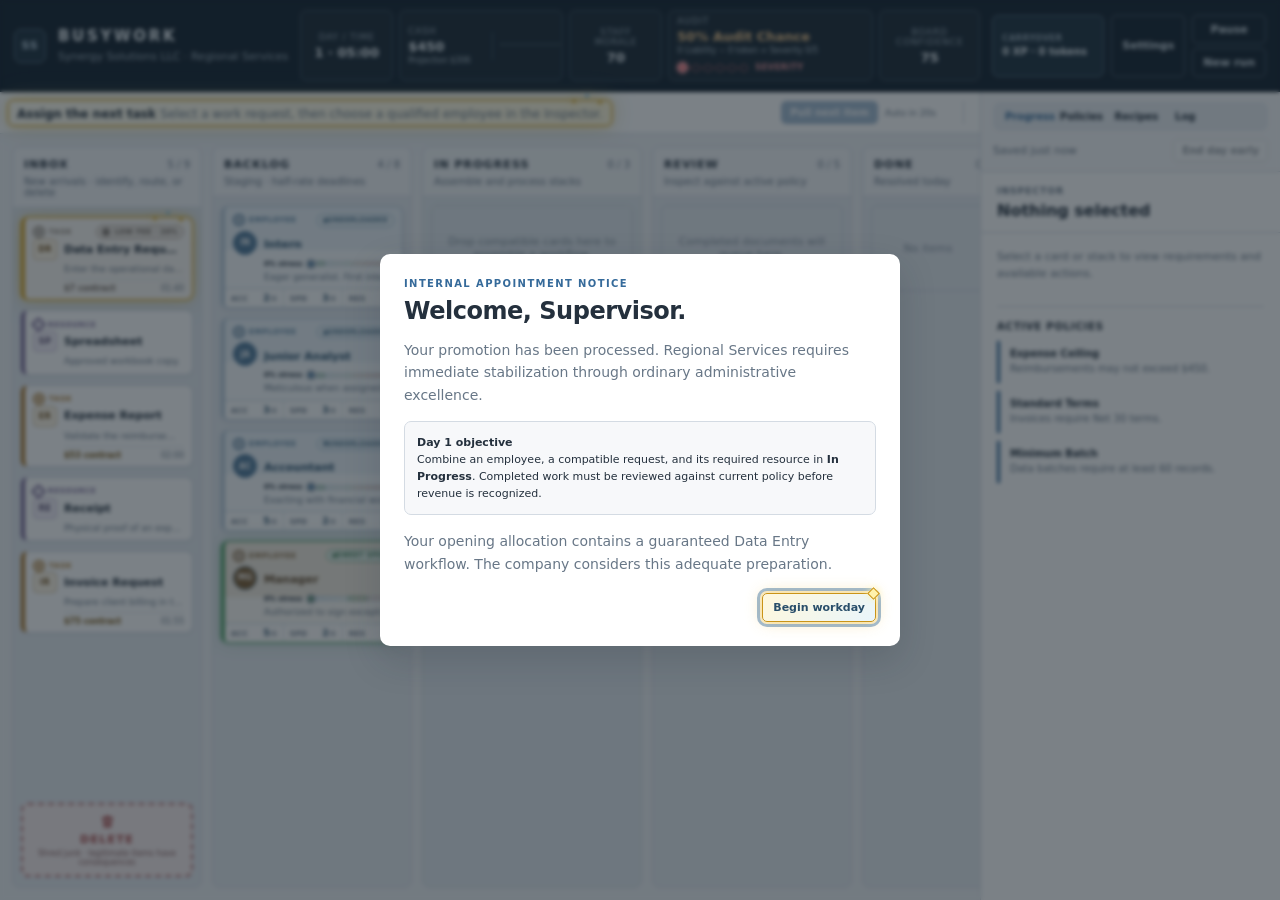
==== commit 1221a87c: "Separate run talents from permanent progression" ====
--- a/index.html
+++ b/index.html
@@ -254,7 +254,22 @@
     .card.kind-task.payout-low { --kind-color: #8c8175; border-color: #c9beb2; background: #fbf8f4; }
     .card.task-juiced { border: 2px solid #75529e; border-left: 7px double #ac792e; background: linear-gradient(135deg,transparent 0 68%,rgb(104 69 151 / 10%) 68% 74%,transparent 74%),linear-gradient(155deg,#fff 0%,#f3e9ff 48%,#e7f6ff 100%); box-shadow: inset 0 0 0 2px rgb(255 255 255 / 78%),0 0 0 2px rgb(110 74 165 / 18%),0 7px 17px rgb(84 57 126 / 22%); }
     .card.task-juiced:hover { border-color: #5f388c; border-left-color: #ac792e; box-shadow: inset 0 0 0 2px rgb(255 255 255 / 82%),0 0 0 3px rgb(110 74 165 / 20%),0 10px 22px rgb(84 57 126 / 26%); }
+    .card.hire-juiced { border: 2px solid #75529e; border-left: 7px double #547c9c; background: linear-gradient(135deg,transparent 0 68%,rgb(104 69 151 / 9%) 68% 74%,transparent 74%),linear-gradient(to bottom,#e8f1fb 0 55px,#f5f0ff 55px 100%); box-shadow: inset 0 0 0 2px rgb(255 255 255 / 75%),0 0 0 2px rgb(110 74 165 / 15%),0 6px 15px rgb(84 57 126 / 18%); }
+    .card.hire-juiced:hover { border-color: #5f388c; border-left-color: #547c9c; box-shadow: inset 0 0 0 2px rgb(255 255 255 / 80%),0 0 0 3px rgb(110 74 165 / 18%),0 9px 20px rgb(84 57 126 / 22%); }
     .hire-card-grid { display: grid; grid-template-columns: repeat(auto-fit,minmax(96px,1fr)); gap: 8px; }
+    .hire-choice-card { width: 100%; min-width: 0; min-height: 174px; overflow: hidden; color: var(--text); font: inherit; text-align: left; cursor: pointer; touch-action: auto; }
+    .hire-choice-card .employee-card-head { min-width: 0; min-height: 22px; overflow: hidden; }
+    .hire-choice-card .card-kind-label { min-width: 0; font-size: 6px; white-space: nowrap; }
+    .hire-choice-card .payout-badge { margin-left: 0; }
+    .hire-choice-card .card-top { align-items: center; }
+    .hire-choice-card .card-title { font-size: 10px; line-height: 1.15; }
+    .hire-choice-card .card-desc { min-height: 32px; font-size: 8px; line-height: 1.35; }
+    .hire-choice-stats { display: grid; gap: 3px; margin: 7px 0; border-top: 1px solid #d8d1e6; border-bottom: 1px solid #d8d1e6; padding: 6px 0; }
+    .hire-choice-stat { display: flex; align-items: center; justify-content: space-between; gap: 5px; color: #4d5e6b; font-size: 7px; font-weight: 750; }
+    .hire-choice-stat strong { color: #694a91; font-size: 8px; letter-spacing: .5px; }
+    .card.kind-employee.hire-choice-card .card-meta { display: flex; align-items: end; justify-content: space-between; gap: 5px; color: #5d4a73; font-size: 7px; }
+    .hire-choice-card .card-meta strong { color: #513777; font-size: 8px; }
+    .hire-choice-card:disabled { filter: grayscale(.72); opacity: .55; cursor: not-allowed; box-shadow: none; }
     .card.kind-resource { --kind-color: #7b6a98; }
     .card.kind-resource .card-code { border-color: #c8bdd6; background: #f5f1f9; color: #594b70; }
     .card.kind-document { --kind-color: #4b8361; }
@@ -677,6 +692,10 @@
     .workshop-reward-screen .process-reward-grid { grid-template-columns: 1fr; }
     .workshop-reward-screen .night-panel > .section { border: 0; padding: 0; }
     .talent-tree-screen .upgrade-grid { grid-template-columns: repeat(2,minmax(0,1fr)); gap: 6px; margin-top: 0; }
+    .run-talent-tree-screen .process-reward-grid { grid-template-columns: 1fr; }
+    .location-choice-screen > .night-panel { margin-top: 10px; }
+    .location-choice-screen .ruling-grid { grid-template-columns: repeat(3,minmax(0,1fr)); }
+    .recruitment-reward-screen .hire-card-grid { grid-template-columns: repeat(3,minmax(0,1fr)); }
     .briefing-grid { display: grid; grid-template-columns: repeat(3,minmax(0,1fr)); gap: 12px; align-items: stretch; }
     .briefing-grid .company-dashboard { margin: 0; }
     .briefing-grid .section { padding: 0; border: 0; }
@@ -1193,7 +1212,7 @@
     const LEGACY_SAVE_KEY = 'busywork.save.v1';
     const META_KEY = 'busywork.meta.v1';
     const RUN_SCHEMA_VERSION = 2;
-    const BALANCE = Object.freeze({dayDurationMs:300000,quarterDays:5,inboxCapacity:9,arrivalIntervals:[20000,18000,17000,16000,15000],junkShare:.30,juicedSpawnChance:.08,juicedPayoutMultiplier:5,juicedDurationMultiplier:1.35,phishingThreshold:5,phishingReward:125,policyCounts:[3,4,4,4,5],checkInHeal:20,checkInManagerStress:10,checkInCost:20,managerApprovalDurationMs:15000,earlyCloseStressRelief:6,maxCashPoints:64,wasteCost:8,firingCost:25,baseAuditChance:50,overflowConfidencePenalty:6,junkTaskStressPenalty:10,deadlineConfidencePenalty:6,taskDeleteConfidencePenalty:2,reviewResponseStress:10,escalateConfidenceCost:5,escalateAuditRelief:5,regulatoryBombSize:2,managerAccuracyBonusPerPip:12,managerSpeedBonusPerPip:.05,activeIdleStressGraceMs:5000,activeIdleStressBasePerSecond:.04,activeIdleStressRampPerSecond:.001,activeIdleStressCapPerSecond:.12});
+    const BALANCE = Object.freeze({dayDurationMs:300000,quarterDays:5,inboxCapacity:9,arrivalIntervals:[20000,18000,17000,16000,15000],junkShare:.30,juicedSpawnChance:.08,juicedPayoutMultiplier:5,juicedDurationMultiplier:1.35,juicedHireSpeedMultiplier:1.10,juicedHireRecoveryMultiplier:1.20,phishingThreshold:5,phishingReward:125,policyCounts:[3,4,4,4,5],checkInHeal:20,checkInManagerStress:10,checkInCost:20,managerApprovalDurationMs:15000,earlyCloseStressRelief:6,maxCashPoints:64,wasteCost:8,firingCost:25,baseAuditChance:50,overflowConfidencePenalty:6,junkTaskStressPenalty:10,deadlineConfidencePenalty:6,taskDeleteConfidencePenalty:2,reviewResponseStress:10,escalateConfidenceCost:5,escalateAuditRelief:5,regulatoryBombSize:2,managerAccuracyBonusPerPip:12,managerSpeedBonusPerPip:.05,activeIdleStressGraceMs:5000,activeIdleStressBasePerSecond:.04,activeIdleStressRampPerSecond:.001,activeIdleStressCapPerSecond:.12});
     const STAT_LABELS=Object.freeze({accuracy:'Accuracy',speed:'Speed',resilience:'Resilience'});
     const STAT_UPGRADE_BASE_COST=Object.freeze({accuracy:18,speed:16,resilience:14});
     const TASK_PAYOUT_TIERS = Object.freeze([
@@ -1229,6 +1248,7 @@
       withdrawn:{name:'Withdrawal',text:'30% slower; backlog recovery is doubled.',positive:false}
     };
     const STAT_BASELINES={intern:{accuracy:3,speed:3,resilience:4},junior_analyst:{accuracy:4,speed:4,resilience:3},accountant:{accuracy:5,speed:3,resilience:4},manager:{accuracy:4,speed:2,resilience:2}};
+    const PRIMARY_STAT_BY_ROLE=Object.freeze({intern:'resilience',junior_analyst:'speed',accountant:'accuracy',manager:'accuracy'});
     const EXTREME_ABILITIES={accuracy:{6:['Perfectionist — Never Misses','Worker-caused fields are compliant except during Bad Vibes.'],2:['Careless — Needs Checking','Accuracy −8; violations are more likely.'],1:['Compliance Hazard — A Walking Finding','At least one applicable field is generated incorrectly.']},speed:{6:['Inbox Zero — Frighteningly Efficient','Speed +35%.'],2:['Methodical — Thoroughly Eventually','Speed −20%.'],1:['Glacial — Schedules Meetings About Starting','Speed −40%; deadlines remain unchanged.']},resilience:{6:['Unflappable — Seen Worse','Work stress −50%.'],2:['Thin-Skinned — Takes Notes Personally','Work stress +35%.'],1:['Brittle — One Email From Collapse','Stress +75%; burns out at 90.']}};
     const UPGRADES={
       spam_scanner:{branch:'Mailroom',name:'Spam Scanner',costXp:2,text:'All junk mail displays a strong full-card glitch, including covered folder tokens.'},
@@ -1239,36 +1259,49 @@
       folder_tabs:{branch:'Records',name:'Six-Tab Folders',costXp:4,text:'Matching task and resource folders hold 6 cards instead of 5.'},
       manager_triage:{branch:'People Operations',name:'Manager Triage Protocol',costXp:6,requires:'review_annex',text:'Each morning, the Manager automatically relieves 8 stress from the most stressed available worker.'}
     };
+    const PROCESS_SPECIALIZATIONS=Object.freeze({
+      inbox_elasticity:{name:'Elastic Intake',branch:'Mailroom',levels:['Inbox capacity +1','Inbox capacity +2','Inbox capacity +3']},
+      parallel_desk:{name:'Parallel Processing',branch:'Workflow Design',levels:['In Progress capacity +1','In Progress capacity +2','In Progress capacity +3']},
+      revenue_assurance:{name:'Revenue Assurance',branch:'Finance',levels:['Approved payouts +5%','Approved payouts +10%','Approved payouts +15%']},
+      restorative_controls:{name:'Restorative Controls',branch:'People Operations',levels:['Overnight recovery +3','Overnight recovery +6','Overnight recovery +9']},
+      audit_dampener:{name:'Audit Dampening',branch:'Compliance',levels:['Nightly Audit Chance −5','Nightly Audit Chance −10','Nightly Audit Chance −15']}
+    });
+    const FIXED_PROCESS_SPECIALIZATION_IDS=Object.freeze(Object.keys(PROCESS_SPECIALIZATIONS));
+    const HIRING_OPTIONS=Object.freeze({
+      intern:{cost:60,title:'Administrative Intern',pitch:'Cheap capacity for routine data entry.'},
+      junior_analyst:{cost:110,title:'Junior Analyst',pitch:'Faster specialist for client billing.'},
+      accountant:{cost:145,title:'Accountant',pitch:'High-accuracy financial specialist.'}
+    });
     const BASE_LANE_CAPACITY=Object.freeze({inbox:BALANCE.inboxCapacity,backlog:8,active:3,review:5});
     const ROADMAP_NODES=Object.freeze({
-      margin_review:{day:1,lane:0,token:'$',department:'Finance',name:'Margin Review',program:'Pizza Party',durationMs:180000,duration:'Short · 3 min',effect:'Staff Morale +20; Cash −$100.',flavor:'Finance funds lunch for an end-of-day morale boost.',memo:'At day close, the company spends $100 on catered lunch and Staff Morale rises by 20.'},
+      margin_review:{day:1,lane:0,token:'NP',department:'Finance',name:'Margin Review',program:'Night Planning',durationMs:180000,duration:'Short · 3 min',effect:'At day close, choose Pizza Party, Compliance Training, or Quiet Recovery.',flavor:'Reserve the operating budget for one deliberate overnight action.',memo:'Completing this workday inserts a Night Planning choice after the Talent Tree. Choose exactly one operating action.',nightPlanning:true},
       team_calibration:{day:1,lane:1,token:'HR',department:'People Ops',name:'Team Calibration',program:'Targeted Stress Reset',durationMs:300000,duration:'Medium · 5 min',effect:'The most stressed available worker returns to 0 stress.',flavor:'Give the most stressed employee a protected recovery block.',memo:'At day close, the most stressed available worker resets to zero stress.'},
       policy_sweep:{day:1,lane:2,token:'§',department:'Compliance',name:'Policy Sweep',program:'Report Defect',durationMs:600000,duration:'Long · 10 min',effect:'+2 Compliance Tokens; Board Confidence −5. Completing the long day earns +1 more token.',flavor:'Document the defect and accept the loss of executive confidence.',memo:'Reporting the defect grants two Compliance Tokens and costs 5 Board Confidence. Completing this 10-minute shift grants one additional token.'},
       vendor_exception:{day:2,lane:0,token:'PO',department:'Finance',name:'Vendor Exception',program:'Accounting Surge',durationMs:300000,duration:'Medium · 5 min',effect:'Accounting focus dominates intake; one random non-Manager calls out sick.',flavor:'Procurement takes over the queue while one employee is out sick.',memo:'Most arrivals become purchase requests, expense reports, invoices, or governance work. One random non-Manager is unavailable for the day.',focus:'accounting'},
       development_workshop:{day:2,lane:1,token:'$',department:'People Ops',name:'Development Workshop',program:'Employee Development',durationMs:180000,duration:'Short · 3 min',effect:'At day close, add a Cash-funded employee stat shop to the overnight sequence.',flavor:'Invest company Cash in specific employee development.',memo:'Completing this workday inserts an Employee Development phase after the nightly Talent Tree. Accuracy, Speed, and Resilience pips are purchased with Cash.',workshop:true},
       audit_readiness:{day:2,lane:2,token:'AU',department:'Compliance',name:'Audit Readiness',program:'Grease the Wheels',durationMs:600000,duration:'Long · 10 min',effect:'Remove 1 open Liability; Board Confidence −5. Completing the long day earns +1 token.',flavor:'Spend executive goodwill to resolve one open violation.',memo:'At day close, remove one open Liability at the cost of 5 Board Confidence. Completing this 10-minute shift grants one Compliance Token.'},
       budget_lock:{day:3,lane:0,token:'$',department:'Finance',name:'Budget Lock',program:'Stage a Demo',durationMs:600000,duration:'Long · 10 min',effect:'Staff Morale +10; Board Confidence +15; +1 Liability. Completing the long day earns +1 token.',flavor:'A polished demo builds confidence but creates a policy violation.',memo:'The demo raises Staff Morale by 10 and Board Confidence by 15, but it also creates one Liability. Completing the long shift grants one Compliance Token.'},
-      talent_pipeline:{day:3,lane:1,token:'++',department:'People Ops',name:'Talent Pipeline',program:'Two New Interns',durationMs:300000,duration:'Medium · 5 min',effect:'Add two Interns at no recruiting cost if Backlog space permits.',flavor:'Add two Interns without paying a recruiting fee.',memo:'At day close, two Interns join if the Backlog has enough open slots. They increase payroll like other employees.'},
+      talent_pipeline:{day:3,lane:1,token:'HR',department:'People Ops',name:'Talent Pipeline',program:'Recruit Overnight',durationMs:300000,duration:'Medium · 5 min',effect:'At day close, choose one Juiced recruit and pay the listed hiring cost.',flavor:'Open a one-night recruiting slate of stronger candidates.',memo:'Completing this workday inserts a New Hire choice after the Talent Tree. Choose one Juiced Intern, Junior Analyst, or Accountant if Cash and Backlog space permit.',recruitment:true},
       whistleblower:{day:3,lane:2,token:'!',department:'Compliance',name:'Whistleblower',program:'Clean Disclosure',durationMs:180000,duration:'Short · 3 min',effect:'Clear all open Liability; Board Confidence −10.',flavor:'Clear the current violation record at a political cost.',memo:'Remove all open Liabilities, then lose 10 Board Confidence.'},
       casual_friday:{day:4,lane:0,token:'CF',department:'People Ops',name:'Casual Friday',program:'Mandatory Relaxation',durationMs:180000,duration:'Short · 3 min',effect:'Staff Morale +10; Board Confidence −1.',flavor:'Take a small confidence loss for an end-of-day morale gain.',memo:'At day close, Casual Friday raises Staff Morale by 10 and lowers Board Confidence by 1.'},
       temp_desk:{day:4,lane:1,token:'TMP',department:'Operations',name:'Temp Desk',program:'One-Day Specialist',durationMs:300000,duration:'Medium · 5 min',effect:'A random specialist joins for Day 4 and leaves after one day.',flavor:'Borrow one specialist for a single workday.',memo:'A random Intern, Junior Analyst, or Accountant joins for Day 4 and leaves before the next day.'},
       safety_seminar:{day:4,lane:2,token:'SS',department:'Compliance',name:'Safety Seminar',program:'Mandatory Caution',durationMs:600000,duration:'Long · 10 min',effect:'Audit Chance −10 points; Staff Morale −5. Completing the long day earns +1 token.',flavor:'Lower Audit Chance through a long, unpopular training day.',memo:'The seminar lowers Audit Chance by 10 points and Staff Morale by 5. Completing the long shift grants one Compliance Token.'},
-      board_review:{day:5,lane:1,token:'B',department:'Executive',name:'Quarterly Board Review',program:'Final Boss',durationMs:600000,duration:'Boss · 10 min',effect:'Final workday. Survive the close and finish the quarter.',flavor:'Complete the quarter after filing the final nightly Talent Tree phase.',memo:'All routes converge on the final 10-minute workday. Its close still awards +1 XP and opens the Talent Tree before Quarterly Review.'}
+      board_review:{day:5,lane:1,token:'B',department:'Executive',name:'Quarterly Board Review',program:'Final Boss',durationMs:600000,duration:'Boss · 10 min',effect:'Final workday. Survive the close to unlock permanent XP spending.',flavor:'Complete the quarter, file the final run upgrade, and enter the permanent office.',memo:'All routes converge on the final 10-minute workday. Its close awards +1 XP and +1 Talent Point, opens the run-only Talent Tree, then unlocks permanent upgrades in Quarterly Review.'}
     });
     const ROADMAP_OUTCOMES=Object.freeze({
-      margin_review:{immediate:['Sets Day 1 to a 3-minute shift.'],payout:['Staff Morale +20','Cash −$100']},
+      margin_review:{immediate:['Sets Day 1 to a 3-minute shift.'],payout:['Add a one-choice Night Planning menu after the Talent Tree']},
       team_calibration:{immediate:['Sets Day 1 to a 5-minute shift.'],payout:['Most stressed available worker resets to 0 stress']},
       policy_sweep:{immediate:['Sets Day 1 to a 10-minute shift.'],payout:['+2 Compliance Tokens','Board Confidence −5','Long-shift bonus: +1 Compliance Token']},
       vendor_exception:{immediate:['Sets Day 2 to a 5-minute shift','Accounting focus dominates arrivals','One random non-Manager calls out sick'],payout:['No automatic end-of-day payout']},
       development_workshop:{immediate:['Sets Day 2 to a 3-minute shift'],payout:['Add a Cash-funded Employee Development shop after the nightly Talent Tree']},
       audit_readiness:{immediate:['Sets Day 2 to a 10-minute shift.'],payout:['Remove 1 open Liability','Board Confidence −5','Long-shift bonus: +1 Compliance Token']},
       budget_lock:{immediate:['Sets Day 3 to a 10-minute shift.'],payout:['Staff Morale +10','Board Confidence +15','+1 Liability','Long-shift bonus: +1 Compliance Token']},
-      talent_pipeline:{immediate:['Sets Day 3 to a 5-minute shift.'],payout:['Add two Interns if Backlog space permits','New Interns join payroll']},
+      talent_pipeline:{immediate:['Sets Day 3 to a 5-minute shift.'],payout:['Add a one-choice Juiced recruitment menu after the Talent Tree']},
       whistleblower:{immediate:['Sets Day 3 to a 3-minute shift.'],payout:['Clear all open Liabilities','Board Confidence −10']},
       casual_friday:{immediate:['Sets Day 4 to a 3-minute shift.'],payout:['Staff Morale +10','Board Confidence −1']},
       temp_desk:{immediate:['Sets Day 4 to a 5-minute shift','One random specialist joins for this workday'],payout:['Temporary specialist leaves after Day 4']},
       safety_seminar:{immediate:['Sets Day 4 to a 10-minute shift.'],payout:['Audit Chance −10 points','Staff Morale −5','Long-shift bonus: +1 Compliance Token']},
-      board_review:{immediate:['Sets Day 5 to the final 10-minute shift.'],payout:['+1 XP and the nightly Talent Tree before Quarterly Review','Long-shift bonus: +1 Compliance Token']}
+      board_review:{immediate:['Sets Day 5 to the final 10-minute shift.'],payout:['+1 XP and +1 Talent Point','Run-only Talent Tree, then permanent XP office','Long-shift bonus: +1 Compliance Token']}
     });
     const ROADMAP_DAYS=Object.freeze(Array.from({length:5},(_,index)=>Object.keys(ROADMAP_NODES).filter(id=>ROADMAP_NODES[id].day===index+1)));
     const ROADMAP_GEOMETRY=Object.freeze({
@@ -1419,7 +1452,6 @@
       run.arrivalBagCycle=Number.isFinite(run.arrivalBagCycle)?run.arrivalBagCycle:1;
       run.phishing=run.phishing||freshPhishingState();
       run.firstWorkflowGuide=run.firstWorkflowGuide||{active:false,taskId:null,resourceId:null,employeeId:null};
-      delete run.processMaturity;
       run.roadmap=run.roadmap||{route:[],selectedNodeId:null,dayLengths:{1:300000},focusByDay:{}};
       run.roadmap.route=Array.isArray(run.roadmap.route)?run.roadmap.route.filter(id=>ROADMAP_NODES[id]):[];
       run.roadmap.dayLengths=run.roadmap.dayLengths||{1:300000};
@@ -1427,7 +1459,10 @@
       run.roadmap.settledNodeIds=Array.isArray(run.roadmap.settledNodeIds)?run.roadmap.settledNodeIds.filter(id=>ROADMAP_NODES[id]):[...run.roadmap.route];
       run.xpGrantedDays=Array.isArray(run.xpGrantedDays)?run.xpGrantedDays:[];
       run.routeTokenGrantedDays=Array.isArray(run.routeTokenGrantedDays)?run.routeTokenGrantedDays:[];
-      run.overnightRewardStage=run.overnightRewardStage==='workshop'?'workshop':'talentTree';
+      const oldMaturity=run.processMaturity||{},ranks={};for(const id of FIXED_PROCESS_SPECIALIZATION_IDS)ranks[id]=Math.max(0,Math.min(3,Number(oldMaturity.ranks?.[id])||0));
+      const grantedDays=Array.isArray(oldMaturity.grantedDays)?oldMaturity.grantedDays.filter(day=>run.xpGrantedDays.includes(day)):[...run.xpGrantedDays],spent=Object.values(ranks).reduce((sum,rank)=>sum+rank,0);
+      run.processMaturity={points:Number.isFinite(oldMaturity.points)?Math.max(0,oldMaturity.points):Math.max(0,grantedDays.length-spent),ranks,grantedDays};
+      run.overnightRewardStage=['workshop','nightPlanning','recruitment'].includes(run.overnightRewardStage)?run.overnightRewardStage:'talentTree';
       run.cashTelemetry=run.cashTelemetry||freshCashTelemetry(run.dayOpeningCash??run.cash??450);
       run.failureEvents=Array.isArray(run.failureEvents)?run.failureEvents:[];
       run.dayOpeningState=run.dayOpeningState||{cash:run.dayOpeningCash??run.cash,morale:run.morale,audit:run.auditRisk,confidence:run.executiveConfidence};
@@ -1447,6 +1482,7 @@
         card.activeIdleMs=Number.isFinite(card.activeIdleMs)?Math.max(0,card.activeIdleMs):0;
         card.abilityIds=derivedAbilities(card);
       });
+      run.startingRoleStats=run.startingRoleStats||Object.fromEntries(Object.keys(STAT_BASELINES).map(templateId=>{const starter=Object.values(run.cardsById||{}).find(card=>card.kind==='employee'&&card.templateId===templateId&&!card.meta?.hiredDay);return [templateId,{...(starter?.stats||STAT_BASELINES[templateId])}];}));
       Object.values(run.cardsById||{}).filter(card=>card.meta?.juiced).forEach(card=>{
         const taskTemplateId=card.kind==='document'?card.meta.sourceTaskTemplateId:effectiveTemplateId(card),taskTemplate=Content.cards[taskTemplateId],baseReward=taskTemplate?.reward||0;
         if(card.meta.payoutTier==='low'){card.meta.payoutTier='standard';card.meta.payoutMultiplier=1;}
@@ -1505,6 +1541,13 @@
     function uid(prefix) { game.sequence++; return `${prefix}_${game.sequence}`; }
     function derivedAbilities(card){return Object.entries(card.stats||{}).filter(([,value])=>EXTREME_ABILITIES.accuracy[value]||EXTREME_ABILITIES.speed[value]||EXTREME_ABILITIES.resilience[value]).map(([stat,value])=>`${stat}_${value}`);}
     function seededStat(templateId,stat){const base=STAT_BASELINES[templateId]?.[stat]||3;return Math.max(1,Math.min(6,base+Math.floor(nextRandom()*3)-1));}
+    function juiceHiredEmployee(card){
+      const base=STAT_BASELINES[card.templateId]||{accuracy:3,speed:3,resilience:3},starter=game.startingRoleStats?.[card.templateId]||base,total=stats=>Object.values(stats).reduce((sum,value)=>sum+value,0),primary=PRIMARY_STAT_BY_ROLE[card.templateId]||'accuracy';
+      for(const stat of Object.keys(card.stats))card.stats[stat]=Math.max(base[stat],card.stats[stat]);
+      const target=Math.min(18,Math.max(total(base)+2,total(starter)+2));
+      while(total(card.stats)<target){const candidates=Object.keys(card.stats).filter(stat=>card.stats[stat]<6).sort((a,b)=>(a===primary?-1:b===primary?1:card.stats[a]-card.stats[b]||a.localeCompare(b)));if(!candidates.length)break;card.stats[candidates[0]]++;}
+      card.meta={...(card.meta||{}),juicedHire:true};card.abilityIds=derivedAbilities(card);return card;
+    }
     function rollTaskPayout(template,{allowLow=true}={}){
       const base=template?.reward||0;if(base<=0)return {payoutTier:'fixed',payoutMultiplier:1,quotedReward:base};
       const roll=nextRandom();let threshold=0;
@@ -1534,7 +1577,7 @@
         day:1,dayElapsedMs:0,drawElapsedMs:0,dayOpeningCash:opening.cash,dayOpeningState:{...opening},
         cash:opening.cash,morale:opening.morale,moraleModifier:-30,auditRisk:opening.audit,executiveConfidence:opening.confidence,
         auditFailCount:0,auditPolicyPenalty:0,regulatoryTaskBomb:0,complianceCheckBomb:0,badVibesDay:0,criticalAuditFailure:false,stressRecoveryCompanyBonus:0,
-        overnightRewardStage:'talentTree',roadmap:{route:[],selectedNodeId:null,dayLengths:{1:300000},focusByDay:{},settledNodeIds:[]},xpGrantedDays:[],routeTokenGrantedDays:[],metaAwarded:false,metaAwardedXp:null,metaAwardedBalance:null,daySummaries:[],failureEvents:[],cardsById:{},columns:{inbox:[],backlog:[],active:[],review:[],done:[]},stacksById:{},jobsById:{},
+        startingRoleStats:{},processMaturity:{points:0,ranks:Object.fromEntries(FIXED_PROCESS_SPECIALIZATION_IDS.map(id=>[id,0])),grantedDays:[]},overnightRewardStage:'talentTree',roadmap:{route:[],selectedNodeId:null,dayLengths:{1:300000},focusByDay:{},settledNodeIds:[]},xpGrantedDays:[],routeTokenGrantedDays:[],metaAwarded:false,metaAwardedXp:null,metaAwardedBalance:null,daySummaries:[],failureEvents:[],cardsById:{},columns:{inbox:[],backlog:[],active:[],review:[],done:[]},stacksById:{},jobsById:{},
         activePolicyIds:[],previousPolicyIds:[],liabilities:[],log:[],history:[],lastHistoryAt:-Infinity,selected:null,
         arrivalBag:[],arrivalSequence:0,arrivalBagCycle:0,recentArrivalTemplateIds:[],phishing:freshPhishingState(),firstWorkflowGuide:{active:false,taskId:null,resourceId:null,employeeId:null},cashTelemetry:freshCashTelemetry(opening.cash),
         statistics:{...DEFAULT_STATISTICS,arrivalsByKind:{}}
@@ -1545,6 +1588,7 @@
       applyRunCapacities();
       const openingCards={};
       ['intern','junior_analyst','accountant','manager'].forEach(id=>{const card=createCard(id);openingCards[id]=card;createStack('backlog',[card.id]);});
+      game.startingRoleStats=Object.fromEntries(Object.keys(STAT_BASELINES).map(id=>[id,{...openingCards[id].stats}]));
       ['data_entry_request','spreadsheet','expense_report','receipt','invoice_request'].forEach(id=>{const card=createCard(id);openingCards[id]=card;createStack('inbox',[card.id]);});
       game.firstWorkflowGuide={active:true,taskId:openingCards.data_entry_request.id,resourceId:openingCards.spreadsheet.id,employeeId:openingCards.intern.id};
       game.activePolicyIds=sampleDailyPolicies(1);game.arrivalBag=buildArrivalBag();
@@ -1558,11 +1602,12 @@
     const cardName = card => card?.meta?.employeeLabel||tpl(card).name;
     const REWORK_TASK_BY_DOCUMENT={verified_expense:'expense_report',invoice_document:'invoice_request',completed_data_entry:'data_entry_request'};
     const DEFAULT_COPING_BY_ROLE={intern:'boundaries',junior_analyst:'perfectionist',accountant:'pressure',manager:'boundaries'};
+    function processRank(id){return Math.max(0,Math.min(3,game?.processMaturity?.ranks?.[id]||0));}
     function applyRunCapacities(){
       if(!game)return;
-      COLUMN_META.inbox.capacity=BASE_LANE_CAPACITY.inbox+(runtime.meta.unlockedUpgradeIds.includes('inbox_expansion')?2:0);
+      COLUMN_META.inbox.capacity=BASE_LANE_CAPACITY.inbox+(runtime.meta.unlockedUpgradeIds.includes('inbox_expansion')?2:0)+processRank('inbox_elasticity');
       COLUMN_META.backlog.capacity=BASE_LANE_CAPACITY.backlog;
-      COLUMN_META.active.capacity=BASE_LANE_CAPACITY.active+(runtime.meta.unlockedUpgradeIds.includes('process_lane')?1:0);
+      COLUMN_META.active.capacity=BASE_LANE_CAPACITY.active+(runtime.meta.unlockedUpgradeIds.includes('process_lane')?1:0)+processRank('parallel_desk');
       COLUMN_META.review.capacity=BASE_LANE_CAPACITY.review+(runtime.meta.unlockedUpgradeIds.includes('review_annex')?3:0);
     }
     function convertDocumentToRework(card){
@@ -1626,7 +1671,7 @@
     function adjustMorale(amount){game.moraleModifier=(game.moraleModifier||0)+amount;return recalculateMorale();}
     function adjustMoraleExact(amount){const target=Math.max(0,Math.min(100,game.morale+amount));adjustMorale(amount);game.moraleModifier+=(target-game.morale);return recalculateMorale();}
     function confidencePayoutMultiplier(){return .8+(game.executiveConfidence/100)*.4;}
-    function recognizedPayout(card){return Math.max(0,Math.round((card.meta.reward||0)*confidencePayoutMultiplier()));}
+    function recognizedPayout(card){return Math.max(0,Math.round((card.meta.reward||0)*confidencePayoutMultiplier()*(1+processRank('revenue_assurance')*.05)));}
     function employeeAvailable(card){return card.kind==='employee'&&(!card.burnedOutUntilDay||game.day>card.burnedOutUntilDay);}
     function burnoutThreshold(card){return card?.stats?.resilience===1?90:100;}
     function stressState(card){return !employeeAvailable(card)?'On leave':card.stress>=burnoutThreshold(card)?'Burnout':card.stress>=80?'Fractured':card.stress>=50?'Strained':'Steady';}
@@ -1735,7 +1780,7 @@
     function abandonFirstWorkflowGuideForCard(cardId){const guide=activeFirstWorkflowGuide();if(guide&&[guide.taskId,guide.resourceId,guide.employeeId].includes(cardId))finishFirstWorkflowGuide('opening-card-removed');}
     function quotedTaskReward(card,recipe=null){if(Number.isFinite(card?.meta?.quotedReward))return card.meta.quotedReward;if(Number.isFinite(card?.meta?.reward))return card.meta.reward;return Content.cards[effectiveTemplateId(card)]?.reward??recipe?.reward??0;}
     function taskRewardRange(taskId){const base=Content.cards[taskId]?.reward||0;if(!base)return '$0';const multipliers=[...TASK_PAYOUT_TIERS.map(tier=>tier.multiplier),...STANDARD_PAYOUT_MULTIPLIERS];return `$${Math.round(base*Math.min(...multipliers))}–$${Math.round(base*Math.max(...multipliers))}`;}
-    const CARD_MODIFIER_TIPS=Object.freeze({juiced:'Juiced scope: 5× contract value, requires a second resource, and takes 35% longer. Both resources are consumed.',windfall:'Windfall contract: pays 5× the task’s base reward if approved.',premium:'Premium contract: pays 2× the task’s base reward if approved.',low:'Low Fee contract: pays only 20% of the task’s base reward if approved.'});
+    const CARD_MODIFIER_TIPS=Object.freeze({juiced:'Juiced scope: 5× contract value, requires a second resource, and takes 35% longer. Both resources are consumed.',juicedHire:'Juiced Hire: at least +2 total stat pips versus the starter, no stat below the role baseline, +10% processing speed, and +20% Backlog recovery.',windfall:'Windfall contract: pays 5× the task’s base reward if approved.',premium:'Premium contract: pays 2× the task’s base reward if approved.',low:'Low Fee contract: pays only 20% of the task’s base reward if approved.'});
     function modifierBadgeHtml(label,kind,tip=CARD_MODIFIER_TIPS[kind],focusable=true){return `<span class="payout-badge ${kind} modifier-token" ${focusable?'tabindex="0" ':''}data-modifier-tip="${esc(tip)}" aria-label="${esc(`${label}. ${tip}`)}">${label}</span>`;}
     function payoutBadgeHtml(card){const tier=card?.meta?.payoutTier,badges=[card?.meta?.juiced?modifierBadgeHtml('JUICED · 5× · 2 INPUTS','juiced'):''];if(tier==='windfall')badges.push(modifierBadgeHtml('5× PAYOUT','windfall'));if(tier==='premium')badges.push(modifierBadgeHtml('2× PREMIUM','premium'));if(tier==='low')badges.push(modifierBadgeHtml('LOW FEE · 20%','low'));return badges.join('');}
     function assignmentRecipe(task,employee) {
@@ -1754,7 +1799,7 @@
     function managerTeamRelief(manager){const resilience=manager?.stats?.resilience||2;return 6+resilience*2+Math.max(0,resilience-STAT_BASELINES.manager.resilience)*2;}
     function managerTeamFailureStress(manager){return Math.max(6,20-(manager?.stats?.resilience||2)*2);}
     function accuracyChance(employee,recipe,context={}){const value=employee.stats?.accuracy||3,badVibes=game?.badVibesDay===game?.day?10:0,moralePenalty=game?.morale<20?20:game?.morale<40?10:0;if(value===6&&!recipe.managerCoverage)return 100-badVibes;const managerInvestment=employee.templateId==='manager'&&recipe.managerCoverage?Math.max(0,value-STAT_BASELINES.manager.accuracy)*BALANCE.managerAccuracyBonusPerPip:0;let chance=74+value*4+(recipe.accuracyPenalty||0)+managerInvestment+(employee.copingId==='perfectionist'?3:0)+(workerInSweetSpot(employee)?8:0)-(employee.stress>=80?12:employee.stress>=50?5:0)-badVibes-moralePenalty;if(value===2)chance-=8;if(value===1)chance-=16;return Math.max(recipe.managerCoverage?10:35,Math.min(99,Math.round(chance)));}
-    function speedMultiplier(employee){const value=employee.stats?.speed||3,base=[0,.6,.8,1,1.1,1.2,1.35][value],managerInvestment=employee.templateId==='manager'?1+Math.max(0,value-STAT_BASELINES.manager.speed)*BALANCE.managerSpeedBonusPerPip:1,badVibes=(game?.badVibesDay===game?.day ? .9 : 1);return base*managerInvestment*badVibes;}
+    function speedMultiplier(employee){const value=employee.stats?.speed||3,base=[0,.6,.8,1,1.1,1.2,1.35][value],managerInvestment=employee.templateId==='manager'?1+Math.max(0,value-STAT_BASELINES.manager.speed)*BALANCE.managerSpeedBonusPerPip:1,badVibes=(game?.badVibesDay===game?.day ? .9 : 1),recruitmentMomentum=employee.meta?.juicedHire?BALANCE.juicedHireSpeedMultiplier:1;return base*managerInvestment*badVibes*recruitmentMomentum;}
     function stressMultiplier(employee){const value=employee.stats?.resilience||3;return value===6?.5:value===2?1.35:value===1?1.75:1;}
     function employeeStatTip(employee,stat,recipe){
       const value=employee.stats?.[stat]||3,manager=employee.templateId==='manager';
@@ -1822,7 +1867,7 @@
     }
     function updateEmployeeState(delta){
       const employees=Object.values(game.cardsById).filter(card=>card.kind==='employee');
-      for(const card of employees){const loc=locationOf(card.id),stack=loc?.stackId?game.stacksById[loc.stackId]:null,job=stack?.activeJobId?game.jobsById[stack.activeJobId]:null,recipe=job?Content.recipes.find(r=>r.id===job.recipeId):null,working=Boolean(job&&job.status==='processing')||managerApprovalInProgress(card),resting=loc?.columnId==='backlog',waiting=awaitingReassignment(card);if(working)card.workedMsToday+=delta;else card.idleMsToday+=delta;if(waiting)card.activeIdleMs=(card.activeIdleMs||0)+delta;else card.activeIdleMs=0;const share=workShare(card),difference=share-card.preferredWorkPct,seconds=delta/1000;if(working)setEmployeeStress(card,seconds*(.018+Math.max(0,difference)*.0035)*(recipe?.stressMultiplier||1),recipe?.coverage?'covering outside role':managerApprovalInProgress(card)?'reviewing an approval':'overwork');else if(waiting){const rate=activeIdleStressRate(card);if(rate)setEmployeeStress(card,seconds*rate,'waiting without assigned work');}else if(resting){let recovery=seconds*(.025+((100-card.preferredWorkPct)/100)*.045);if(card.copingId==='boundaries')recovery*=1.35;if(card.conditionId==='withdrawn')recovery*=2;setEmployeeStress(card,-recovery,'backlog recovery');}}
+      for(const card of employees){const loc=locationOf(card.id),stack=loc?.stackId?game.stacksById[loc.stackId]:null,job=stack?.activeJobId?game.jobsById[stack.activeJobId]:null,recipe=job?Content.recipes.find(r=>r.id===job.recipeId):null,working=Boolean(job&&job.status==='processing')||managerApprovalInProgress(card),resting=loc?.columnId==='backlog',waiting=awaitingReassignment(card);if(working)card.workedMsToday+=delta;else card.idleMsToday+=delta;if(waiting)card.activeIdleMs=(card.activeIdleMs||0)+delta;else card.activeIdleMs=0;const share=workShare(card),difference=share-card.preferredWorkPct,seconds=delta/1000;if(working)setEmployeeStress(card,seconds*(.018+Math.max(0,difference)*.0035)*(recipe?.stressMultiplier||1),recipe?.coverage?'covering outside role':managerApprovalInProgress(card)?'reviewing an approval':'overwork');else if(waiting){const rate=activeIdleStressRate(card);if(rate)setEmployeeStress(card,seconds*rate,'waiting without assigned work');}else if(resting){let recovery=seconds*(.025+((100-card.preferredWorkPct)/100)*.045);if(card.copingId==='boundaries')recovery*=1.35;if(card.conditionId==='withdrawn')recovery*=2;if(card.meta?.juicedHire)recovery*=BALANCE.juicedHireRecoveryMultiplier;setEmployeeStress(card,-recovery,'backlog recovery');}}
       if(game.dayElapsedMs-runtime.lastEmployeeStatusRender>=5000){runtime.lastEmployeeStatusRender=game.dayElapsedMs;markDirty();}
     }
     const JUNK_INTEGRITY_POLICY={id:'junk_source_integrity',title:'Source Integrity Failure',text:'Work products assembled from junk mail are invalid and may not be approved.',severity:10,reason:'Junk mail contaminated the workflow.'};
@@ -2219,8 +2264,8 @@
     function effectiveLiabilityCount(){return Math.max(0,game.liabilities.length-runtime.meta.complianceTokens);}
     function auditFindingChance(){return Math.min(1,effectiveLiabilityCount()/Math.max(1,game.day));}
     function auditSummary(){
-      const tokenReduction=runtime.meta.complianceTokens*5,auditChance=Math.max(0,Math.min(100,game.auditRisk-tokenReduction)),findingChance=auditFindingChance()*100,liabilityCount=game.liabilities.length,tokenLiabilityOffset=Math.min(liabilityCount,runtime.meta.complianceTokens),effectiveLiabilityCount=Math.max(0,liabilityCount-tokenLiabilityOffset),band=Math.min(5,effectiveLiabilityCount),severityTotal=effectiveLiabilityCount,nextMultiplier=band,projectedFine=[0,0,50,0,0,0][band],nextFailure=game.auditFailCount+1,critical=band===5;
-      return {auditChance,findingChance,overallFailureChance:auditChance*findingChance/100,liabilityCount,tokenLiabilityOffset,effectiveLiabilityCount,severityTotal,nextMultiplier,projectedFine,nextFailure,critical,band,tokenReduction};
+      const tokenReduction=runtime.meta.complianceTokens*5,processReduction=processRank('audit_dampener')*5,auditChance=Math.max(0,Math.min(100,game.auditRisk-tokenReduction-processReduction)),findingChance=auditFindingChance()*100,liabilityCount=game.liabilities.length,tokenLiabilityOffset=Math.min(liabilityCount,runtime.meta.complianceTokens),effectiveLiabilityCount=Math.max(0,liabilityCount-tokenLiabilityOffset),band=Math.min(5,effectiveLiabilityCount),severityTotal=effectiveLiabilityCount,nextMultiplier=band,projectedFine=[0,0,50,0,0,0][band],nextFailure=game.auditFailCount+1,critical=band===5;
+      return {auditChance,findingChance,overallFailureChance:auditChance*findingChance/100,liabilityCount,tokenLiabilityOffset,effectiveLiabilityCount,severityTotal,nextMultiplier,projectedFine,nextFailure,critical,band,tokenReduction,processReduction};
     }
     function failureEventTags(event){
       const text=[event.title,event.description,event.consequence,event.message].filter(Boolean).join(' ').toLowerCase(),tags=[];
@@ -2282,7 +2327,7 @@
     }
     function carryoverAwardHtml(xp){
       const awardedXp=Number.isFinite(game.metaAwardedXp)?game.metaAwardedXp:xp,awardedBalance=Number.isFinite(game.metaAwardedBalance)?game.metaAwardedBalance:runtime.meta.processXp,previousXp=Math.max(0,awardedBalance-awardedXp);
-      return `<div class="carryover-award" aria-label="${awardedXp} XP earned this run, XP balance ${awardedBalance}, ${runtime.meta.complianceTokens} Compliance Tokens currently held"><div><small>Earned this run</small><strong>+${awardedXp} XP</strong><span>One persistent XP for each end of day reached.</span></div><div><small>XP bank</small><strong>${awardedBalance}</strong><span>Persistent on this device; the Talent Tree opens after every survived day.</span></div><div><small>Compliance Tokens held</small><strong>${runtime.meta.complianceTokens}</strong><span>Each offsets one Liability and removes 5 Audit Chance points; tokens are not consumed.</span></div></div>`;
+      return `<div class="carryover-award" aria-label="${awardedXp} XP earned this run, XP balance ${awardedBalance}, ${runtime.meta.complianceTokens} Compliance Tokens currently held"><div><small>Earned this run</small><strong>+${awardedXp} XP</strong><span>One persistent XP for each survived day close.</span></div><div><small>XP bank</small><strong>${awardedBalance}</strong><span>Persistent on this device; spendable only after reaching Day 5 Quarterly Review.</span></div><div><small>Compliance Tokens held</small><strong>${runtime.meta.complianceTokens}</strong><span>Each offsets one Liability and removes 5 Audit Chance points; tokens are not consumed.</span></div></div>`;
     }
     function renderFailureEnd(reason,xp){
       const cause=runFailureCause(reason),events=failureLedgerEvents(),drivers=runFailureDrivers(reason),awardedXp=Number.isFinite(game.metaAwardedXp)?game.metaAwardedXp:xp,awardedBalance=Number.isFinite(game.metaAwardedBalance)?game.metaAwardedBalance:runtime.meta.processXp,upgradeCount=runtime.meta.unlockedUpgradeIds.length,runReference=String(Math.abs(game.runSeed||0)%100000).padStart(5,'0');
@@ -2292,7 +2337,7 @@
       const lesson=reason==='Board Confidence Lost'?'Confidence reached zero after accumulated rulings and losses.':reason==='Insolvency'?'Cash reserves could not absorb the quarter’s payroll, upkeep, and operating decisions.':'An audit found enough open Liabilities to reach the terminal consequence level.';
       const driverHtml=(drivers.length?drivers:[{label:'Cumulative operating pressure',value:'Terminal',impact:1}]).map((driver,index)=>`<div class="failure-driver"><b>${index+1}</b><span>${esc(driver.label)}</span><i aria-hidden="true"></i><strong>${esc(driver.value)}</strong></div>`).join('');
       const ledgerHtml=events.length?`<ol class="failure-ledger">${events.map(event=>`<li class="failure-ledger-item"><div class="failure-ledger-time">${event.day?`Day ${event.day} · `:''}${esc(event.time||'Recorded')}</div><div class="failure-ledger-copy"><strong>${esc(event.title||'Failed decision')}</strong><p>${esc(event.description||event.message||'No description recorded.')}</p>${event.consequence?`<span class="failure-ledger-consequence">${esc(event.consequence)}</span>`:''}<div class="failure-ledger-tags">${failureEventTags(event).map(tag=>`<span class="failure-ledger-tag">${esc(tag)}</span>`).join('')}</div></div></li>`).join('')}</ol>`:`<div class="failure-ledger failure-ledger-empty">No discrete failed decisions were recorded. The run ended from the cumulative meter changes shown above.</div>`;
-      document.getElementById('dayEndContent').innerHTML=`<div class="run-failure-screen"><div class="run-failure-topbar"><span class="run-failure-topmark" aria-hidden="true">C</span><span>Run terminated</span></div><header class="run-failure-hero"><div class="run-failure-kicker">Run terminated · Day ${game.day}</div><h2>${esc(reason)}</h2><div class="run-failure-stamp" aria-hidden="true">TERMINATED</div></header><div class="run-failure-body"><div class="terminal-cause"><div class="terminal-cause-mark" aria-hidden="true">${causeMark}</div><div><span class="terminal-cause-label">${esc(terminalLabel)}</span><strong class="terminal-cause-value">${esc(terminalValue)}</strong><span class="terminal-cause-threshold">${esc(cause.threshold)}</span></div></div><section class="run-failure-section"><div class="run-failure-section-head"><h3>What you keep</h3></div><div class="run-keep-grid"><div class="run-keep-stat"><span class="run-keep-icon tokens" aria-hidden="true">×</span><strong>${runtime.meta.complianceTokens}</strong><span>Compliance Tokens</span><small>Persistent Liability offset and −5 Audit Chance each</small></div><div class="run-keep-stat"><span class="run-keep-icon" aria-hidden="true">★</span><strong>+${awardedXp} XP</strong><span>${awardedXp?'XP earned':'No experience earned'}</span><small>Wallet balance ${awardedBalance}</small></div><div class="run-keep-stat"><span class="run-keep-icon upgrades" aria-hidden="true">⚙</span><strong>${upgradeCount}</strong><span>Upgrades retained</span><small>Existing upgrades remain available</small></div></div></section><section class="run-failure-section"><div class="run-failure-section-head"><h3>What drove the failure</h3><span>(by impact)</span></div><div class="failure-driver-list">${driverHtml}</div></section><div class="run-failure-lesson"><span class="run-failure-lesson-mark" aria-hidden="true">×</span><div><strong>Key lesson</strong><p>${esc(lesson)}</p></div></div><section class="run-failure-actions"><h3>Next steps</h3><div class="run-failure-action-grid"><button class="btn" type="button" data-failure-section="failureIncidents">☷&nbsp; Review incidents</button><button class="btn" type="button" data-failure-section="failureUpgrades">⌁&nbsp; Review upgrades</button><button class="btn primary" id="summaryNewRunBtn" type="button">↻&nbsp; Start a new run</button></div></section><details class="run-failure-details failure-incidents" id="failureIncidents"><summary>Full run log <span>${events.length} incident${events.length===1?'':'s'}</span></summary>${ledgerHtml}</details><details class="run-failure-details run-failure-carryover" id="failureUpgrades"><summary>Talent Tree &amp; permanent upgrades <span>${upgradeCount} retained</span></summary><p>XP and upgrades remain on this device. The interactive Talent Tree opens after every survived day. Compliance Tokens persist, offset one Liability each, and reduce Audit Chance by 5 points each.</p><div class="upgrade-grid">${Object.entries(UPGRADES).map(([id,u])=>upgradeNodeHtml(id,u,false)).join('')}</div></details><footer class="run-failure-footer"><span>● &nbsp;Every run teaches. Apply what you learned.</span><span>RUN LOG · #R-${runReference}</span></footer></div></div>`;
+      document.getElementById('dayEndContent').innerHTML=`<div class="run-failure-screen"><div class="run-failure-topbar"><span class="run-failure-topmark" aria-hidden="true">C</span><span>Run terminated</span></div><header class="run-failure-hero"><div class="run-failure-kicker">Run terminated · Day ${game.day}</div><h2>${esc(reason)}</h2><div class="run-failure-stamp" aria-hidden="true">TERMINATED</div></header><div class="run-failure-body"><div class="terminal-cause"><div class="terminal-cause-mark" aria-hidden="true">${causeMark}</div><div><span class="terminal-cause-label">${esc(terminalLabel)}</span><strong class="terminal-cause-value">${esc(terminalValue)}</strong><span class="terminal-cause-threshold">${esc(cause.threshold)}</span></div></div><section class="run-failure-section"><div class="run-failure-section-head"><h3>What you keep</h3></div><div class="run-keep-grid"><div class="run-keep-stat"><span class="run-keep-icon tokens" aria-hidden="true">×</span><strong>${runtime.meta.complianceTokens}</strong><span>Compliance Tokens</span><small>Persistent Liability offset and −5 Audit Chance each</small></div><div class="run-keep-stat"><span class="run-keep-icon" aria-hidden="true">★</span><strong>+${awardedXp} XP</strong><span>${awardedXp?'XP earned':'No experience earned'}</span><small>Wallet balance ${awardedBalance}</small></div><div class="run-keep-stat"><span class="run-keep-icon upgrades" aria-hidden="true">⚙</span><strong>${upgradeCount}</strong><span>Upgrades retained</span><small>Existing permanent upgrades remain available</small></div></div></section><section class="run-failure-section"><div class="run-failure-section-head"><h3>What drove the failure</h3><span>(by impact)</span></div><div class="failure-driver-list">${driverHtml}</div></section><div class="run-failure-lesson"><span class="run-failure-lesson-mark" aria-hidden="true">×</span><div><strong>Key lesson</strong><p>${esc(lesson)}</p></div></div><section class="run-failure-actions"><h3>Next steps</h3><div class="run-failure-action-grid"><button class="btn" type="button" data-failure-section="failureIncidents">☷&nbsp; Review incidents</button><button class="btn" type="button" data-failure-section="failureUpgrades">⌁&nbsp; Review upgrades</button><button class="btn primary" id="summaryNewRunBtn" type="button">↻&nbsp; Start a new run</button></div></section><details class="run-failure-details failure-incidents" id="failureIncidents"><summary>Full run log <span>${events.length} incident${events.length===1?'':'s'}</span></summary>${ledgerHtml}</details><details class="run-failure-details run-failure-carryover" id="failureUpgrades"><summary>Permanent upgrades <span>${upgradeCount} retained</span></summary><p>XP and permanent upgrades remain on this device, but new XP purchases require reaching Day 5 Quarterly Review. Run Process Upgrades and unspent Talent Points expire with this run.</p><div class="upgrade-grid">${Object.entries(UPGRADES).map(([id,u])=>upgradeNodeHtml(id,u,false)).join('')}</div></details><footer class="run-failure-footer"><span>● &nbsp;Every run teaches. Apply what you learned.</span><span>RUN LOG · #R-${runReference}</span></footer></div></div>`;
       resetDecisionDialogScroll();
     }
     function applyFailedAudit(){
@@ -2349,7 +2394,7 @@
       runtime.lastProgressRender=0;
     }
     function recoverEmployeeOvernight(card){
-      const recovery=10+Math.round((100-card.preferredWorkPct)*.08)+(game.stressRecoveryCompanyBonus||0);
+      const recovery=10+Math.round((100-card.preferredWorkPct)*.08)+(game.stressRecoveryCompanyBonus||0)+processRank('restorative_controls')*3;
       if(card.burnedOutUntilDay&&game.day>card.burnedOutUntilDay){
         card.burnedOutUntilDay=0;
         card.conditionId=null;
@@ -2382,8 +2427,10 @@
     function resetDecisionDialogScroll(){const dialog=document.getElementById('dayEndDialog');dialog.scrollTop=0;requestAnimationFrame(()=>dialog.scrollTop=0);}
     function completedRoadmapNodeId(day=game.day){return game.roadmap.route.find(id=>ROADMAP_NODES[id]?.day===day)||null;}
     function workshopRewardAvailable(){return completedRoadmapNodeId()==='development_workshop';}
+    function locationRewardStage(){return ({development_workshop:'workshop',margin_review:'nightPlanning',talent_pipeline:'recruitment'})[completedRoadmapNodeId()]||null;}
+    function locationRewardLabel(stage=locationRewardStage()){return ({workshop:'Employee Development',nightPlanning:'Night Planning',recruitment:'New Hire'})[stage]||null;}
     function endOfDayStages(){
-      const stages=['Talent Tree'];if(workshopRewardAvailable())stages.push('Employee Development');if(game.day>=BALANCE.quarterDays)stages.push('Quarterly review');else stages.push('Roadmap routing','Morning briefing');return stages;
+      const stages=['Talent Tree'],locationLabel=locationRewardLabel();if(locationLabel)stages.push(locationLabel);if(game.day>=BALANCE.quarterDays)stages.push('Quarterly review');else stages.push('Roadmap routing','Morning briefing');return stages;
     }
     function endOfDayProgressHtml(stage){
       const stages=endOfDayStages(),index=Math.max(0,stages.indexOf(stage)),step=index+1,current=stages[index];
@@ -2406,16 +2453,27 @@
       document.getElementById('dayEndContent').innerHTML=`<div class="night-screen briefing-screen">${endOfDayProgressHtml('Morning briefing')}<header class="night-screen-header"><div><div class="modal-kicker">Day ${game.day} briefing</div><h2>Morning Brief</h2><p>${esc(text)}</p></div>${nightLegendHtml(false)}</header><div class="briefing-grid"><section class="night-panel is-display briefing-changes">${nightPanelHeadHtml('Changes overnight')}${overnightChangesHtml(current,priorClose)}</section><section class="night-panel is-display">${nightPanelHeadHtml('Operating brief')}${operatingBrief}</section><section class="night-panel is-display briefing-policies">${nightPanelHeadHtml('Policies in force')}${View.policiesHtml()}</section></div><div class="modal-actions"><button class="btn primary" id="beginNextDayBtn">Begin Day ${game.day}</button></div></div>`;resetDecisionDialogScroll();
     }
     function renderProcessReward(resetScroll=true){
-      game.overnightRewardStage='talentTree';const destination=workshopRewardAvailable()?'Employee Development':game.day>=BALANCE.quarterDays?'Quarterly review':'corporate roadmap',longBonus=game.routeTokenGrantedDays.includes(game.day);
-      document.getElementById('dayEndContent').innerHTML=`<div class="night-screen process-reward-screen talent-tree-screen">${endOfDayProgressHtml('Talent Tree')}<header class="night-screen-header"><div><div class="modal-kicker">Overnight rewards · phase 1</div><h2>Talent Tree</h2><p>Surviving Day ${game.day} awarded +1 XP. Spend banked XP on permanent company upgrades now, or save it for a later night.</p></div><div class="shift-stamp" aria-label="End of Shift ${game.day}"><span class="shift-stamp-mark" aria-hidden="true">+1</span><span class="shift-stamp-copy"><strong>XP filed</strong><span>Day ${game.day} survived</span></span></div></header><div class="process-reward-grid"><section class="night-panel is-display">${nightPanelHeadHtml('Nightly award')}<div class="carryover-balances"><div class="carryover-balance xp"><small>XP balance</small><strong>${runtime.meta.processXp} XP</strong><span>One XP was banked at this day close. Talent Tree purchases persist on this device.</span></div><div class="carryover-balance tokens"><small>Compliance Tokens</small><strong>${runtime.meta.complianceTokens}</strong><span>Each offsets one Liability for finding chance and Severity, and also removes 5 points from Audit Chance.${longBonus?' This long day added +1 token.':''}</span></div></div></section><section class="night-panel is-action">${nightPanelHeadHtml('Permanent Talent Tree',true,'Spend XP')}<div class="upgrade-grid">${Object.entries(UPGRADES).map(([id,u])=>upgradeNodeHtml(id,u)).join('')}</div></section></div><div class="modal-actions"><button class="btn primary" id="continueProcessRewardBtn">Continue to ${destination}</button></div></div>`;if(resetScroll)resetDecisionDialogScroll();Store.save(true);
-    }
+      game.overnightRewardStage='talentTree';const maturity=game.processMaturity,destination=locationRewardLabel()||(game.day>=BALANCE.quarterDays?'Quarterly review':'corporate roadmap'),rows=FIXED_PROCESS_SPECIALIZATION_IDS.map(id=>{const specialization=PROCESS_SPECIALIZATIONS[id],rank=processRank(id),next=specialization.levels[rank]||'Complete';return `<div class="reward-row"><div><small>${esc(specialization.branch)}</small><strong>${esc(specialization.name)}</strong>${processPipsHtml(rank)}</div><span><strong>Next pip</strong>${esc(next)}</span><button class="btn primary" data-process-invest="${id}" ${maturity.points<1||rank>=3?'disabled':''}>${rank>=3?'Complete':'Invest 1'}</button></div>`;}).join('');
+      document.getElementById('dayEndContent').innerHTML=`<div class="night-screen process-reward-screen talent-tree-screen run-talent-tree-screen">${endOfDayProgressHtml('Talent Tree')}<header class="night-screen-header"><div><div class="modal-kicker">Overnight rewards · phase 1</div><h2>Talent Tree</h2><p>Surviving Day ${game.day} awarded +1 Talent Point for run-only process upgrades and banked +1 XP for the permanent office at Quarterly Review.</p></div><div class="shift-stamp" aria-label="End of Shift ${game.day}"><span class="shift-stamp-mark" aria-hidden="true">+1</span><span class="shift-stamp-copy"><strong>Talent Point</strong><span>${maturity.points} available · ${runtime.meta.processXp} XP banked</span></span></div></header><div class="process-reward-grid"><section class="night-panel is-action">${nightPanelHeadHtml('Run Process Upgrades',true,'1 point each')}<p>Improve a company-wide system for the rest of this run. Unspent Talent Points expire when the run ends.</p><div class="reward-tree">${rows}</div></section></div><div class="modal-actions"><button class="btn ${maturity.points?'':'primary'}" id="continueProcessRewardBtn">${maturity.points?`Save ${maturity.points} Talent Point${maturity.points===1?'':'s'} for a later night and continue`:`Continue to ${destination}`}</button></div></div>`;if(resetScroll)resetDecisionDialogScroll();Store.save(true);
+    }
+    function processPipsHtml(rank){return `<div class="reward-pips" aria-label="${rank} of 3 pips filled">${[1,2,3].map(pip=>`<i class="reward-pip ${pip<=rank?'filled':''}"></i>`).join('')}</div>`;}
+    function investProcessPoint(id){const maturity=game.processMaturity,specialization=PROCESS_SPECIALIZATIONS[id];if(game.mode!=='processReward'||game.overnightRewardStage!=='talentTree'||!specialization||maturity.points<1||processRank(id)>=3)return false;maturity.points--;maturity.ranks[id]=processRank(id)+1;applyRunCapacities();log(`${specialization.name} advanced to ${maturity.ranks[id]}/3.`);toast(`${specialization.name} · ${specialization.levels[maturity.ranks[id]-1]}.`);renderProcessReward(false);markDirty();return true;}
     function renderWorkshopReward(resetScroll=true){
       game.overnightRewardStage='workshop';document.getElementById('dayEndContent').innerHTML=`<div class="night-screen process-reward-screen workshop-reward-screen">${endOfDayProgressHtml('Employee Development')}<header class="night-screen-header"><div><div class="modal-kicker">Location reward · Development Workshop</div><h2>Employee Development</h2><p>Completing the Workshop workday added this Cash-funded stat shop to tonight’s rewards. Purchases improve only the selected employee for this run.</p></div><div class="shift-stamp"><span class="shift-stamp-mark" aria-hidden="true">$</span><span class="shift-stamp-copy"><strong>Workshop</strong><span>$${game.cash} available</span></span></div></header><div class="process-reward-grid"><section class="night-panel is-action">${nightPanelHeadHtml('Employee stat shop',true,'Spend Cash')}${View.staffShopHtml()}</section></div><div class="modal-actions"><button class="btn primary" id="continueProcessRewardBtn">Continue to corporate roadmap</button></div></div>`;if(resetScroll)resetDecisionDialogScroll();Store.save(true);
     }
-    function continueProcessReward(){if(game.mode!=='processReward')return false;if(game.overnightRewardStage==='talentTree'&&workshopRewardAvailable()){renderWorkshopReward();return true;}if(game.day>=BALANCE.quarterDays){renderRunEnd();return true;}game.mode='roadmap';game.roadmap.selectedNodeId=null;renderRoadmap();Store.save(true);markDirty();return true;}
+    function renderNightPlanningReward(resetScroll=true){
+      game.overnightRewardStage='nightPlanning';document.getElementById('dayEndContent').innerHTML=`<div class="night-screen process-reward-screen location-choice-screen">${endOfDayProgressHtml('Night Planning')}<header class="night-screen-header"><div><div class="modal-kicker">Location reward · Margin Review</div><h2>Night Planning</h2><p>Completing Margin Review reserved one operating action for tonight. Choose exactly one.</p></div><div class="shift-stamp"><span class="shift-stamp-mark" aria-hidden="true">NP</span><span class="shift-stamp-copy"><strong>Select one</strong><span>Location reward</span></span></div></header><section class="night-panel is-action">${nightPanelHeadHtml('Night Planning',true,'Select one')}<div class="ruling-grid"><button class="btn" data-night-planning="pizza"><strong>Pizza Party</strong><br><small>Cash −$35 · Staff Morale +8 · all employee Stress −5</small></button><button class="btn" data-night-planning="training"><strong>Compliance Training</strong><br><small>Cash −$25 · Audit Chance −8</small></button><button class="btn" data-night-planning="quiet"><strong>Quiet Recovery</strong><br><small>Free · all employee Stress −8 · Confidence −1</small></button></div></section></div>`;if(resetScroll)resetDecisionDialogScroll();Store.save(true);
+    }
+    function chooseNightPlanning(action){if(game.mode!=='processReward'||game.overnightRewardStage!=='nightPlanning'||!['pizza','training','quiet'].includes(action))return false;const employees=Object.values(game.cardsById).filter(card=>card.kind==='employee');if(action==='pizza'){game.cash-=35;adjustMoraleExact(8);employees.forEach(card=>setEmployeeStress(card,-5,'pizza party'));}else if(action==='training'){game.cash-=25;game.auditRisk-=8;}else{employees.forEach(card=>setEmployeeStress(card,-8,'quiet recovery'));game.executiveConfidence-=1;}clampMeters();log(`Night Planning completed: ${action}.`);return finishLocationReward();}
+    function hireChoiceHtml(templateId,option,disabled){const template=Content.cards[templateId],stats=game.startingRoleStats?.[templateId]||STAT_BASELINES[templateId],statRows=[['Accuracy',stats.accuracy],['Speed',stats.speed],['Resilience',stats.resilience]].map(([label,value])=>`<span class="hire-choice-stat"><span>${label}</span><strong>${'●'.repeat(value)}${'○'.repeat(6-value)}</strong></span>`).join('');return `<button class="hire-choice-card card kind-employee employee-compact hire-juiced" data-hire="${templateId}" data-modifier-tip="${esc(CARD_MODIFIER_TIPS.juicedHire)}" aria-description="${esc(CARD_MODIFIER_TIPS.juicedHire)}" ${disabled?'disabled':''}><div class="employee-card-head"><div class="card-kind-label">${modifierBadgeHtml('JUICED HIRE','juiced',CARD_MODIFIER_TIPS.juicedHire,false)}</div></div><div class="card-top"><span class="card-code" aria-hidden="true">${esc(template.code)}</span><span class="card-title">${esc(option.title)}</span></div><p class="card-desc">${esc(option.pitch)}</p><div class="hire-choice-stats">${statRows}</div><div class="card-meta"><span>+$${template.salary}/day payroll</span><strong>Hire · $${option.cost}</strong></div></button>`;}
+    function renderRecruitmentReward(resetScroll=true){game.overnightRewardStage='recruitment';const employeeCount=Object.values(game.cardsById).filter(card=>card.kind==='employee').length,rosterFull=employeeCount>=8||game.columns.backlog.length>=COLUMN_META.backlog.capacity;document.getElementById('dayEndContent').innerHTML=`<div class="night-screen process-reward-screen location-choice-screen recruitment-reward-screen">${endOfDayProgressHtml('New Hire')}<header class="night-screen-header"><div><div class="modal-kicker">Location reward · Talent Pipeline</div><h2>Recruit Overnight</h2><p>Choose one Juiced candidate. Heavy borders mark at least +2 total stat pips versus the starter, +10% processing speed, and +20% Backlog recovery.</p></div><div class="shift-stamp"><span class="shift-stamp-mark" aria-hidden="true">HR</span><span class="shift-stamp-copy"><strong>Select one</strong><span>$${game.cash} available</span></span></div></header><section class="night-panel is-action">${nightPanelHeadHtml('New Hire',true,'Spend Cash')}<div class="hire-card-grid">${Object.entries(HIRING_OPTIONS).map(([id,option])=>hireChoiceHtml(id,option,rosterFull||game.cash<option.cost)).join('')}</div>${rosterFull?'<p>Hiring unavailable: clear Backlog space or remain below eight employees.</p>':''}</section><div class="modal-actions"><button class="btn" id="continueProcessRewardBtn">Skip recruitment</button></div></div>`;if(resetScroll)resetDecisionDialogScroll();Store.save(true);}
+    function hireEmployee(templateId){const option=HIRING_OPTIONS[templateId];if(game.mode!=='processReward'||game.overnightRewardStage!=='recruitment'||completedRoadmapNodeId()!=='talent_pipeline'||!option)return false;const employeeCount=Object.values(game.cardsById).filter(card=>card.kind==='employee').length;if(employeeCount>=8||game.columns.backlog.length>=COLUMN_META.backlog.capacity||game.cash<option.cost)return false;const roleNumber=Object.values(game.cardsById).filter(card=>card.templateId===templateId).length+1;game.cash-=option.cost;const employee=juiceHiredEmployee(createCard(templateId,{meta:{employeeLabel:`${Content.cards[templateId].name} ${roleNumber}`,hiredDay:game.day}}));createStack('backlog',[employee.id]);log(`Hired Juiced ${cardName(employee)} for $${option.cost}.`);toast(`JUICED HIRE · ${cardName(employee)} joins the roster.`);finishLocationReward();return true;}
+    function renderLocationReward(stage=locationRewardStage()){if(stage==='workshop')renderWorkshopReward();else if(stage==='nightPlanning')renderNightPlanningReward();else if(stage==='recruitment')renderRecruitmentReward();else return false;return true;}
+    function finishLocationReward(){if(game.day>=BALANCE.quarterDays){renderRunEnd();return true;}game.mode='roadmap';game.roadmap.selectedNodeId=null;renderRoadmap();Store.save(true);markDirty();return true;}
+    function continueProcessReward(){if(game.mode!=='processReward')return false;if(game.overnightRewardStage==='talentTree'&&locationRewardStage())return renderLocationReward();if(game.overnightRewardStage!=='talentTree')return finishLocationReward();if(game.day>=BALANCE.quarterDays){renderRunEnd();return true;}return finishLocationReward();}
     function beginProcessReward(){game.mode='processReward';game.overnightRewardStage='talentTree';renderProcessReward();markDirty();}
     function awardEndOfDayMeta(){
-      if(!game.xpGrantedDays.includes(game.day)){game.xpGrantedDays.push(game.day);runtime.meta.processXp++;log(`Day ${game.day} survived: +1 permanent XP.`);}
+      if(!game.xpGrantedDays.includes(game.day)){game.xpGrantedDays.push(game.day);runtime.meta.processXp++;game.processMaturity.points++;game.processMaturity.grantedDays.push(game.day);log(`Day ${game.day} survived: +1 permanent XP and +1 run-only Talent Point.`);}
       const nodeId=game.roadmap.route.find(id=>ROADMAP_NODES[id]?.day===game.day),node=ROADMAP_NODES[nodeId];
       if(node?.durationMs===600000&&!game.routeTokenGrantedDays.includes(game.day)){game.routeTokenGrantedDays.push(game.day);runtime.meta.complianceTokens++;log(`Long Day ${game.day} completed: +1 Compliance Token.`);}
       saveMeta();
@@ -2477,12 +2535,10 @@
     }
     function settleRoadmapPayout(){
       const id=game.roadmap.route.find(nodeId=>ROADMAP_NODES[nodeId]?.day===game.day);if(!id||game.roadmap.settledNodeIds.includes(id))return null;const employees=Object.values(game.cardsById).filter(card=>card.kind==='employee');
-      if(id==='margin_review'){game.cash-=100;adjustMoraleExact(20);}
       if(id==='team_calibration'){const target=employees.filter(employeeAvailable).sort((a,b)=>b.stress-a.stress)[0];if(target)setEmployeeStress(target,-target.stress,'targeted reset');}
       if(id==='policy_sweep'){runtime.meta.complianceTokens+=2;game.executiveConfidence-=5;saveMeta();}
       if(id==='audit_readiness'){if(game.liabilities.length)game.liabilities.pop();game.executiveConfidence-=5;}
       if(id==='budget_lock'){adjustMoraleExact(10);game.executiveConfidence+=15;game.liabilities.push({documentId:`roadmap_${id}`,severity:1,day:game.day,source:'staged demo'});}
-      if(id==='talent_pipeline'){addRoadmapEmployee('intern','Pipeline Intern A');addRoadmapEmployee('intern','Pipeline Intern B');}
       if(id==='whistleblower'){game.liabilities=[];game.executiveConfidence-=10;}
       if(id==='casual_friday'){adjustMoraleExact(10);game.executiveConfidence-=1;}
       if(id==='safety_seminar'){game.auditRisk-=10;adjustMoraleExact(-5);}
@@ -2504,17 +2560,17 @@
       const qValues=quarter.flatMap(p=>[p.opening,p.projected,p.actual]).filter(Number.isFinite),qMin=Math.min(...qValues,game.cash)-30,qMax=Math.max(...qValues,game.cash)+30;
       const performance=`<div class="chart-legend"><span style="--legend-color:var(--muted)">Opening</span><span style="--legend-color:var(--success)">Projection</span><span style="--legend-color:var(--purple)">Actual</span></div>${quarter.length?View.lineChartSvg(quarter,[{key:'opening',cls:'prior',label:'Opening cash'},{key:'projected',cls:'projected',label:'Final projection'},{key:'actual',cls:'actual',label:'Actual close'}],qMin,qMax,'Five-day cash performance','Opening cash, final task-revenue projection, and actual close by day.',v=>`$${Math.round(v)}`):''}<div class="brief"><strong>Cash:</strong> $${game.cash}<br><strong>Correct / incorrect rulings:</strong> ${correct} / ${game.statistics.incorrectRulings}<br><strong>Tasks completed / expired:</strong> ${game.statistics.tasksCompleted} / ${game.statistics.tasksExpired}<br><strong>Security rewards:</strong> ${game.statistics.phishingRewardsClaimed}<br><strong>Employees fired / legitimate deletions:</strong> ${game.statistics.employeesFired} / ${game.statistics.legitimateItemsDeleted}<br><strong>Open violations:</strong> ${violations}</div>${carryoverAwardHtml(xp)}`;
       const verdict=promoted?'The committee has determined that your administrative output qualifies as leadership.':'The company survives, but the committee requires measurable improvement next quarter.';
-      document.getElementById('dayEndContent').innerHTML=`<div class="night-screen quarterly-review-screen">${game.day>=BALANCE.quarterDays?endOfDayProgressHtml('Quarterly review'):''}<header class="night-screen-header"><div><div class="modal-kicker">Quarterly review</div><h2>${esc(title)}</h2><p>${verdict}</p></div>${nightLegendHtml(false)}</header><div class="quarterly-grid"><section class="night-panel is-display">${nightPanelHeadHtml('Quarterly company position')}${companyDashboardHtml(companySnapshot(),game.daySummaries.at(-1)?.openingState||null,'Quarterly company position')}</section><section class="night-panel is-display">${nightPanelHeadHtml('Five-day performance')}${performance}</section><section class="night-panel is-display">${nightPanelHeadHtml('Talent Tree retained')}<p>The interactive Talent Tree was available in phase 1 of tonight’s rewards. These permanent upgrades and ${runtime.meta.processXp} unspent XP remain on this device.</p><div class="upgrade-grid">${Object.entries(UPGRADES).map(([id,u])=>upgradeNodeHtml(id,u,false)).join('')}</div></section></div><div class="modal-actions"><button class="btn primary" id="summaryNewRunBtn">Start a new quarter</button></div></div>`;
+      document.getElementById('dayEndContent').innerHTML=`<div class="night-screen quarterly-review-screen">${game.day>=BALANCE.quarterDays?endOfDayProgressHtml('Quarterly review'):''}<header class="night-screen-header"><div><div class="modal-kicker">Quarterly review</div><h2>${esc(title)}</h2><p>${verdict} Reaching this review unlocks permanent XP spending.</p></div>${nightLegendHtml(true)}</header><div class="quarterly-grid"><section class="night-panel is-display">${nightPanelHeadHtml('Quarterly company position')}${companyDashboardHtml(companySnapshot(),game.daySummaries.at(-1)?.openingState||null,'Quarterly company position')}</section><section class="night-panel is-display">${nightPanelHeadHtml('Five-day performance')}${performance}</section><section class="night-panel is-action">${nightPanelHeadHtml('Permanent upgrades',true,'Spend XP')}<p>${runtime.meta.processXp} XP banked across runs. Purchases persist on this device.</p><div class="upgrade-grid">${Object.entries(UPGRADES).map(([id,u])=>upgradeNodeHtml(id,u,true)).join('')}</div></section></div><div class="modal-actions"><button class="btn primary" id="summaryNewRunBtn">Start a new quarter</button></div></div>`;
       resetDecisionDialogScroll();Store.save(true);markDirty();
     }
     function upgradeNodeHtml(id,u,interactive=true){
-      interactive=Boolean(interactive&&game?.mode==='processReward'&&game.overnightRewardStage==='talentTree'&&!runFailure());
+      interactive=Boolean(interactive&&game?.mode==='runEnd'&&game.day>=BALANCE.quarterDays&&!runFailure());
       const unlocked=runtime.meta.unlockedUpgradeIds.includes(id),requiresMet=!u.requires||runtime.meta.unlockedUpgradeIds.includes(u.requires),missingXp=Math.max(0,(u.costXp||0)-runtime.meta.processXp),missingTokens=Math.max(0,(u.costTokens||0)-runtime.meta.complianceTokens),affordable=!missingXp&&!missingTokens,cost=[u.costXp?`${u.costXp} XP`:'',u.costTokens?`${u.costTokens} token${u.costTokens===1?'':'s'}`:''].filter(Boolean).join(' + '),requirement=u.requires?UPGRADES[u.requires]?.name:'';
-      const status=unlocked?'Unlocked':!requiresMet?`Requires ${requirement}`:!affordable?[missingXp?`Need ${missingXp} more XP`:'',missingTokens?`Need ${missingTokens} more token${missingTokens===1?'':'s'}`:''].filter(Boolean).join(' · '):interactive?'Available now':'Available in the nightly Talent Tree';
+      const status=unlocked?'Unlocked':!requiresMet?`Requires ${requirement}`:!affordable?[missingXp?`Need ${missingXp} more XP`:'',missingTokens?`Need ${missingTokens} more token${missingTokens===1?'':'s'}`:''].filter(Boolean).join(' · '):interactive?'Available now':'Available at Day 5 Quarterly Review';
       const control=interactive?`<button class="btn small" data-upgrade="${id}" ${unlocked||!requiresMet||!affordable?'disabled':''}>${unlocked?'Unlocked':!requiresMet?`Requires ${esc(requirement)}`:affordable?`Unlock · ${esc(cost)}`:esc(status)}</button>`:`<span class="upgrade-status">${esc(status)}</span>`;
       return `<div class="upgrade-node ${unlocked?'unlocked':''}"><strong>${esc(u.branch)} · ${esc(u.name)}</strong><span>${esc(u.text)}</span><span class="upgrade-cost">${esc(cost)}${requirement?` · after ${esc(requirement)}`:''}</span>${control}</div>`;
     }
-    function buyUpgrade(id){const u=UPGRADES[id];if(game.mode!=='processReward'||game.overnightRewardStage!=='talentTree'||runFailure()||!u||runtime.meta.unlockedUpgradeIds.includes(id)||(u.requires&&!runtime.meta.unlockedUpgradeIds.includes(u.requires))||runtime.meta.processXp<(u.costXp||0))return false;runtime.meta.processXp-=u.costXp||0;runtime.meta.unlockedUpgradeIds.push(id);applyRunCapacities();saveMeta();renderProcessReward(false);return true;}
+    function buyUpgrade(id){const u=UPGRADES[id];if(game.mode!=='runEnd'||game.day<BALANCE.quarterDays||runFailure()||!u||runtime.meta.unlockedUpgradeIds.includes(id)||(u.requires&&!runtime.meta.unlockedUpgradeIds.includes(u.requires))||runtime.meta.processXp<(u.costXp||0))return false;runtime.meta.processXp-=u.costXp||0;runtime.meta.unlockedUpgradeIds.push(id);applyRunCapacities();saveMeta();renderRunEnd();return true;}
     function endDay(){
       if(['dayEnd','processReward','runEnd','roadmap'].includes(game.mode))return;game.mode='dayEnd';game.dayElapsedMs=currentDayDuration();const dayPayroll=payroll(),upkeep=operatingUpkeep(),openingCash=game.dayOpeningCash,openingState=game.dayOpeningState||{cash:openingCash,morale:game.morale,audit:game.auditRisk,confidence:game.executiveConfidence},preCloseCash=game.cash,telemetry=game.cashTelemetry;game.cash-=dayPayroll+upkeep;settleRoadmapPayout();awardEndOfDayMeta();const audit=settleAudit();clampMeters();const discretionary=preCloseCash-openingCash-telemetry.recognizedTaskRevenue,closingState=companySnapshot();const summary={day:game.day,openingCash,openingState,closingState,companyScore:companyScore(closingState),priorClose:telemetry.priorClose,recognizedTaskRevenue:telemetry.recognizedTaskRevenue,discretionary,payroll:dayPayroll,upkeep,finalProjection:projectedClose(),cashPoints:[...telemetry.currentDayPoints],closingCash:game.cash,resolved:game.columns.done.length,audit};game.daySummaries.push(summary);telemetry.dailySeries.push(summary);telemetry.dailySeries=telemetry.dailySeries.slice(-BALANCE.quarterDays);recordSnapshot(true);log(`Day ${game.day} closed at $${game.cash}.`);Store.save(true);const dialog=document.getElementById('dayEndDialog');if(!dialog.open)dialog.showModal();const failure=runFailure();if(failure){renderRunEnd(failure);return;}beginProcessReward();
     }
@@ -2644,7 +2700,7 @@
       employeeStatusTokenHtml(card){const stress=Math.round(card.stress),ranges=sweetSpotRanges(card),inSweet=workerInSweetSpot(card),below=stress<ranges[0][0],above=stress>ranges.at(-1)[1],state=stressState(card);const [label,cls]=!employeeAvailable(card)?['On leave','danger']:inSweet?['Sweet spot','positive']:['Strained','Fractured'].includes(state)?['Stressed','danger']:below?['Underloaded','info']:above?['Overloaded','warning']:['Off cadence','warning'];return `<span class="employee-status-token ${cls}">${label}</span>`;},
       compactWorkloadGaugeHtml(card){const stress=Math.round(card.stress),ranges=sweetSpotRanges(card),rangeLabel=sweetSpotRangeLabel(card),inSweet=workerInSweetSpot(card),below=stress<ranges[0][0],above=stress>ranges.at(-1)[1],state=!employeeAvailable(card)?'on leave':inSweet?'in the sweet spot':below?'underloaded':above?'overloaded':'between sweet spots',markerColor=!employeeAvailable(card)?'var(--faint)':below?'var(--accent)':above?'var(--danger)':inSweet?'var(--success)':'var(--warning)',bands=ranges.map(([start,end])=>`<i class="worker-load-comfort" style="--comfort-start:${start}%;--comfort-width:${end-start}%"></i>`).join('');return `<div class="worker-load-compact" role="img" aria-label="${esc(cardName(card))} is ${state} at ${stress}% stress; sweet spot ${rangeLabel}"><span>${stress}% stress</span><div class="worker-load-track" aria-hidden="true" style="--actual:${Math.max(2,Math.min(98,stress))}%;--marker-color:${markerColor}">${bands}<i class="worker-load-marker"></i></div></div>`;},
       auditRailHtml(summary){const levels=[['Clear','No effective Liability after Compliance Token offsets.'],['Consent decree','1 effective Liability: +2 Active Policies tomorrow.'],['Cash fine','2 effective Liabilities: Cash −$50, Audit Chance +10%, Confidence −5.'],['Compliance Check','3 effective Liabilities: four unpaid mandatory checks distributed tomorrow; each missed or deleted card adds +1 Liability.'],['Bad Vibes','4 effective Liabilities: Accuracy −10%, speed −10%, Morale −20, Confidence −5.'],['Termination','5+ effective Liabilities: the run ends immediately.']];return `<div class="audit-rail" role="img" aria-label="Severity: ${levels[summary.band][0]}"><span class="audit-rail-pips">${levels.map(([label,text],index)=>`<span class="audit-pip ${index<=summary.band?'reached':''} ${index===summary.band?'current':''}" tabindex="0" data-tip="${esc(`${label}: ${text}`)}" aria-label="${esc(`${label}: ${text}`)}"></span>`).join('')}</span><span class="audit-rail-label">Severity</span></div>`;},
-      auditPanelHtml(){const summary=auditSummary(),level=['Clear','Consent Decree','Cash Fine','Compliance Check','Bad Vibes','Termination'][summary.band];return `<div class="section"><h3>Audit outlook · ${level}</h3><dl class="detail-grid"><dt>Base Audit Chance</dt><dd>${Math.round(game.auditRisk)}%</dd><dt>Token Audit Chance reduction</dt><dd>−${summary.tokenReduction} pts</dd><dt>Effective Audit Chance</dt><dd>${Math.round(summary.auditChance)}%</dd><dt>Open Liability</dt><dd>${summary.liabilityCount}</dd><dt>Token Liability offset</dt><dd>−${summary.tokenLiabilityOffset}</dd><dt>Effective Liability</dt><dd>${summary.effectiveLiabilityCount}</dd><dt>Finding Chance if audited</dt><dd>${Math.round(summary.findingChance)}% · ${summary.effectiveLiabilityCount} ÷ Day ${game.day}</dd><dt>Audit Severity if found</dt><dd>${summary.band}/5 · ${level}</dd><dt>Projected cash fine</dt><dd>$${summary.projectedFine}</dd></dl>${this.auditRailHtml(summary)}<p>Each held Compliance Token offsets one open Liability before finding chance and Severity are calculated, and also subtracts 5 points from the nightly Audit Chance roll. Tokens persist and are not consumed. Other events can change Audit Chance, Liability/Severity, or both.</p></div>`;},
+      auditPanelHtml(){const summary=auditSummary(),level=['Clear','Consent Decree','Cash Fine','Compliance Check','Bad Vibes','Termination'][summary.band];return `<div class="section"><h3>Audit outlook · ${level}</h3><dl class="detail-grid"><dt>Base Audit Chance</dt><dd>${Math.round(game.auditRisk)}%</dd><dt>Token reduction</dt><dd>−${summary.tokenReduction} pts</dd><dt>Audit Dampening</dt><dd>−${summary.processReduction} pts</dd><dt>Effective Audit Chance</dt><dd>${Math.round(summary.auditChance)}%</dd><dt>Open Liability</dt><dd>${summary.liabilityCount}</dd><dt>Token Liability offset</dt><dd>−${summary.tokenLiabilityOffset}</dd><dt>Effective Liability</dt><dd>${summary.effectiveLiabilityCount}</dd><dt>Finding Chance if audited</dt><dd>${Math.round(summary.findingChance)}% · ${summary.effectiveLiabilityCount} ÷ Day ${game.day}</dd><dt>Audit Severity if found</dt><dd>${summary.band}/5 · ${level}</dd><dt>Projected cash fine</dt><dd>$${summary.projectedFine}</dd></dl>${this.auditRailHtml(summary)}<p>Each held Compliance Token offsets one open Liability before finding chance and Severity are calculated, and also subtracts 5 points from the nightly Audit Chance roll. Run-only Audit Dampening subtracts another 5 points per pip. Tokens persist and are not consumed. Other events can change Audit Chance, Liability/Severity, or both.</p></div>`;},
       recipesHtml(){
         const standards=Content.recipes.filter(recipe=>!recipe.coverage&&!recipe.juiced);
         const rows=standards.map(recipe=>{const taskId=recipe.exact.find(id=>Content.cards[id]?.kind==='task'),employeeId=recipe.exact.find(id=>Content.cards[id]?.kind==='employee'),resourceIds=recipe.exact.filter(id=>Content.cards[id]?.kind==='resource'),coverNames=Content.recipes.filter(candidate=>candidate.coverage&&!candidate.juiced&&candidate.exact.includes(taskId)).map(candidate=>Content.cards[candidate.exact.find(id=>Content.cards[id]?.kind==='employee')]?.name).filter(Boolean);const flowLabel=`${Content.cards[employeeId].name}, ${Content.cards[taskId].name}, and ${resourceIds.map(id=>Content.cards[id].name).join(' plus ')} produce ${Content.cards[recipe.output].name}`;return `<article class="recipe-map-row"><div class="recipe-map-head"><strong>${esc(recipe.name)}</strong><span>Reward ${taskRewardRange(taskId)} · ${recipe.durationMs/1000}s</span></div><div class="recipe-flow" role="img" aria-label="${esc(flowLabel)}"><div class="recipe-inputs"><span class="recipe-node employee">■ ${esc(Content.cards[employeeId].name)}</span><span class="recipe-node task">● ${esc(Content.cards[taskId].name)}</span>${resourceIds.map(id=>`<span class="recipe-node resource">◆ ${esc(Content.cards[id].name)}</span>`).join('')}</div><span class="recipe-arrow" aria-hidden="true">→</span><span class="recipe-node output">▣ ${esc(Content.cards[recipe.output].name)}</span></div>${coverNames.length?`<span class="recipe-cover">Coverage: ${coverNames.map(esc).join(' · ')}</span>`:''}</article>`;}).join('');
@@ -2706,11 +2762,11 @@
         return node;
       },
       cardNode(card,stack){
-        const t=tpl(card),displayKind=card.kind==='distraction'?card.disguiseKind:card.kind,selected=game.selected?.id===card.id,node=document.createElement('article');node.className=`card kind-${displayKind} ${card.kind==='employee'?'employee-compact':''} ${card.meta?.juiced?'task-juiced':''} ${junkGlitchClass(card)} ${firstWorkflowCardCue(card)?'first-workflow-cue':''} ${isTaskLike(card)?`payout-${card.meta?.payoutTier||'standard'}`:''} ${card.templateId==='manager'?'role-manager':''} ${card.kind==='employee'?`state-${stressState(card).toLowerCase().replaceAll(' ','-')} ${workerInSweetSpot(card)?'sweet-spot':''}`:''} ${selected?'selected':''} ${card.lockedByJobId?'locked':''}`;node.dataset.cardId=card.id;node.tabIndex=0;node.setAttribute('role','button');node.setAttribute('aria-pressed',String(selected));node.setAttribute('aria-label',`${cardName(card)}, ${displayKind}${isTaskLike(card)?`, $${quotedTaskReward(card)} contract`:''}${card.kind==='employee'?`, ${stressState(card)}`:''}`);const job=stack?.activeJobId?game.jobsById[stack.activeJobId]:null;const recipe=job?Content.recipes.find(r=>r.id===job.recipeId):null;
+        const t=tpl(card),displayKind=card.kind==='distraction'?card.disguiseKind:card.kind,selected=game.selected?.id===card.id,node=document.createElement('article');node.className=`card kind-${displayKind} ${card.kind==='employee'?'employee-compact':''} ${card.meta?.juiced?'task-juiced':''} ${card.meta?.juicedHire?'hire-juiced':''} ${junkGlitchClass(card)} ${firstWorkflowCardCue(card)?'first-workflow-cue':''} ${isTaskLike(card)?`payout-${card.meta?.payoutTier||'standard'}`:''} ${card.templateId==='manager'?'role-manager':''} ${card.kind==='employee'?`state-${stressState(card).toLowerCase().replaceAll(' ','-')} ${workerInSweetSpot(card)?'sweet-spot':''}`:''} ${selected?'selected':''} ${card.lockedByJobId?'locked':''}`;node.dataset.cardId=card.id;node.tabIndex=0;node.setAttribute('role','button');node.setAttribute('aria-pressed',String(selected));node.setAttribute('aria-label',`${cardName(card)}, ${displayKind}${isTaskLike(card)?`, $${quotedTaskReward(card)} contract`:''}${card.kind==='employee'?`, ${stressState(card)}`:''}`);const job=stack?.activeJobId?game.jobsById[stack.activeJobId]:null;const recipe=job?Content.recipes.find(r=>r.id===job.recipeId):null;
         const approval=managerApprovalInProgress(card),deadline=card.deadlineRemainingMs!=null?`<span class="deadline ${card.deadlineRemainingMs<30000?'soon':''}" data-deadline-card="${card.id}">${formatTime(card.deadlineRemainingMs)}</span>`:'';
         const stackCards=stack?.cardIds.map(id=>game.cardsById[id]).filter(Boolean)||[],stagedResources=['employee','task'].includes(card.kind)?stackCards.filter(item=>item.kind==='resource'||(item.kind==='distraction'&&item.disguiseKind==='resource')):[],staged=stagedResources.length?`<div class="staged-inputs"><span>Staged inputs</span><div class="workflow-resources">${stagedResources.map(item=>`<span class="resource-chip drag-source" data-stack-card-id="${item.id}" aria-label="Drag ${esc(cardName(item))} out of this stack">${esc(cardName(item))}</span>`).join('')}</div></div>`:'';
         const pile=stack?.cardIds.length>1&&isHomogeneousStackablePile(stack.cardIds),depth=stack?.cardIds.length>1&&!pile?`<span class="badge">${stack.cardIds.length} cards</span>`:'',pileTabs=pile?stackCardTokensHtml(stack):'';
-        const source=t.source?`<span>${esc(t.source)}</span>`:'',taskValue=isTaskLike(card)?`<span class="task-payout">$${quotedTaskReward(card)} contract</span>`:source,taskBadges=isTaskLike(card)?payoutBadgeHtml(card):'',kindLabel=`<div class="card-kind-label">${esc(displayKind)}</div>`,labelRow=`<div class="card-label-row">${kindLabel}<span class="card-modifiers">${taskBadges}</span></div>`,folderLabel=pile?'<span class="folder-label">Folder</span>':'',titleModifiers=`<span class="card-modifiers">${pile?taskBadges:''}${pileTabs||depth}</span>`,title=`<div class="card-top"><span class="card-code" aria-label="${esc(cardName(card))} abbreviation">${esc(cardMonogram(card))}</span><span class="card-identity"><span class="card-title">${esc(cardName(card))}</span>${folderLabel}</span>${titleModifiers}</div>`,meta=taskValue||deadline?`<div class="card-meta">${taskValue}${deadline}</div>`:'',employeeTokens=card.kind==='employee'?`<span class="employee-token-group">${this.employeeStatusTokenHtml(card)}</span>`:'';node.innerHTML=card.kind==='employee'?`<div class="employee-card-head">${kindLabel}${employeeTokens}</div>${title}${this.compactWorkloadGaugeHtml(card)}<p class="card-desc">${esc(cardDescription(card))}</p>${staged}${this.employeePopoverHtml(card)}`:`${labelRow}${title}<p class="card-desc">${esc(cardDescription(card))}</p>${staged}${meta}`;
+        const source=t.source?`<span>${esc(t.source)}</span>`:'',taskValue=isTaskLike(card)?`<span class="task-payout">$${quotedTaskReward(card)} contract</span>`:source,taskBadges=isTaskLike(card)?payoutBadgeHtml(card):'',kindLabel=card.kind==='employee'&&card.meta?.juicedHire?`<div class="card-kind-label">${modifierBadgeHtml('JUICED HIRE','juiced',CARD_MODIFIER_TIPS.juicedHire)}</div>`:`<div class="card-kind-label">${esc(displayKind)}</div>`,labelRow=`<div class="card-label-row">${kindLabel}<span class="card-modifiers">${taskBadges}</span></div>`,folderLabel=pile?'<span class="folder-label">Folder</span>':'',titleModifiers=`<span class="card-modifiers">${pile?taskBadges:''}${pileTabs||depth}</span>`,title=`<div class="card-top"><span class="card-code" aria-label="${esc(cardName(card))} abbreviation">${esc(cardMonogram(card))}</span><span class="card-identity"><span class="card-title">${esc(cardName(card))}</span>${folderLabel}</span>${titleModifiers}</div>`,meta=taskValue||deadline?`<div class="card-meta">${taskValue}${deadline}</div>`:'',employeeTokens=card.kind==='employee'?`<span class="employee-token-group">${this.employeeStatusTokenHtml(card)}</span>`:'';node.innerHTML=card.kind==='employee'?`<div class="employee-card-head">${kindLabel}${employeeTokens}</div>${title}${this.compactWorkloadGaugeHtml(card)}<p class="card-desc">${esc(cardDescription(card))}</p>${staged}${this.employeePopoverHtml(card)}`:`${labelRow}${title}<p class="card-desc">${esc(cardDescription(card))}</p>${staged}${meta}`;
         if(!pile)node.insertAdjacentHTML('beforeend',stackCardTokensHtml(stack));
         if(job)node.insertAdjacentHTML('beforeend',`<div class="progress" data-intervene="${job.id}" title="Managerial Intervention"><i style="--progress:${job.progress*100}%"></i></div><div class="job-note"><span>${recipe.name}</span><span>${Math.floor(job.progress*100)}%</span></div>`);
         else if(approval)node.insertAdjacentHTML('beforeend',`<div class="progress" data-manager-approval="${card.id}" title="Manager approval in progress"><i style="--progress:${(1-card.meta.approvalRemainingMs/BALANCE.managerApprovalDurationMs)*100}%"></i></div><div class="job-note"><span>Reviewing approval</span><span data-manager-approval-time="${card.id}">${Math.ceil(card.meta.approvalRemainingMs/1000)}s</span></div>`);
@@ -2764,7 +2820,8 @@
       },
       carryoverOverviewHtml(){
         const earned=processXpAward(),audit=auditSummary();
-        return `<div class="section carryover-overview"><h3>Resources and carryover</h3><div class="carryover-balances"><div class="carryover-balance xp"><small>XP bank</small><strong>${runtime.meta.processXp}</strong><span>+1 is banked for each end of day reached (${earned} this run). Spend during phase 1 of any survived night’s rewards.</span></div><div class="carryover-balance tokens"><small>Compliance Tokens</small><strong>${runtime.meta.complianceTokens}</strong><span>Earn from claimed five-junk phishing tests, Report Defect nodes, and completed 10-minute days.</span></div><div class="carryover-balance run-only"><small>Workshop development</small><strong>Cash funded</strong><span>Completing a Development Workshop day adds a one-night employee stat shop after the Talent Tree.</span></div></div><div class="carryover-note"><strong>Visible automatic effect:</strong> ${audit.liabilityCount} open Liability − ${audit.tokenLiabilityOffset} token offset = ${audit.effectiveLiabilityCount} effective Liability and Severity ${audit.band}/5. Tokens also reduce Audit Chance by ${audit.tokenReduction} points (${game.auditRisk}% base → ${audit.auditChance}% effective) and are not consumed.</div><div class="carryover-upgrades"><h3>Permanent Talent Tree</h3><p>These effects persist in browser storage on this device until Reset all data is used in Settings. The interactive tree opens after every survived day.</p><div class="upgrade-grid">${Object.entries(UPGRADES).map(([id,u])=>upgradeNodeHtml(id,u,false)).join('')}</div></div></div>`;
+        const ranks=FIXED_PROCESS_SPECIALIZATION_IDS.map(id=>`${PROCESS_SPECIALIZATIONS[id].name} ${processRank(id)}/3`).join(' · ');
+        return `<div class="section carryover-overview"><h3>Resources and carryover</h3><div class="carryover-balances"><div class="carryover-balance xp"><small>Persistent XP bank</small><strong>${runtime.meta.processXp}</strong><span>+1 is banked for each survived day (${earned} this run). It can be spent on permanent upgrades only after reaching the Day 5 Quarterly Review.</span></div><div class="carryover-balance run-only"><small>Talent Points</small><strong>${game.processMaturity.points}</strong><span>+1 is awarded after each survived day. Spend it in that night’s run-only Talent Tree; unspent points and ranks expire when the run ends.</span></div><div class="carryover-balance tokens"><small>Compliance Tokens</small><strong>${runtime.meta.complianceTokens}</strong><span>Earn from claimed five-junk phishing tests, Report Defect nodes, and completed 10-minute days.</span></div><div class="carryover-balance run-only"><small>Location rewards</small><strong>Route gated</strong><span>Development Workshop opens the Cash stat shop; Margin Review opens Night Planning; Talent Pipeline opens Juiced Recruitment.</span></div></div><div class="carryover-note"><strong>Run Process Upgrades:</strong> ${ranks}.<br><strong>Visible audit effect:</strong> ${audit.liabilityCount} open Liability − ${audit.tokenLiabilityOffset} token offset = ${audit.effectiveLiabilityCount} effective Liability and Severity ${audit.band}/5. Tokens reduce Audit Chance by ${audit.tokenReduction} points and Audit Dampening reduces it by ${audit.processReduction} more (${game.auditRisk}% base → ${audit.auditChance}% effective).</div><div class="carryover-upgrades"><h3>Permanent upgrades</h3><p>These effects persist in browser storage on this device until Reset all data is used in Settings. Reaching a successful Day 5 Quarterly Review unlocks XP spending.</p><div class="upgrade-grid">${Object.entries(UPGRADES).map(([id,u])=>upgradeNodeHtml(id,u,false)).join('')}</div></div></div>`;
       },
       runProgressHtml(){
         ensureHistory();
@@ -2831,6 +2888,9 @@
       const assignment=event.target.closest('[data-assign-task]');if(assignment){assignTaskToEmployee(assignment.dataset.assignTask,assignment.dataset.employee);return;}
       const support=event.target.closest('[data-support-employee]');if(support){supportEmployee(support.dataset.supportEmployee);return;}
       const deletion=event.target.closest('[data-delete-card]');if(deletion){deleteCard(deletion.dataset.deleteCard);return;}
+      const processInvestment=event.target.closest('[data-process-invest]');if(processInvestment){investProcessPoint(processInvestment.dataset.processInvest);return;}
+      const planning=event.target.closest('[data-night-planning]');if(planning){chooseNightPlanning(planning.dataset.nightPlanning);return;}
+      const hire=event.target.closest('[data-hire]');if(hire){hireEmployee(hire.dataset.hire);return;}
       const employeeStat=event.target.closest('[data-buy-employee-stat]');if(employeeStat){buyEmployeeStat(employeeStat.dataset.buyEmployeeStat,employeeStat.dataset.stat);return;}
       const upgrade=event.target.closest('[data-upgrade]');if(upgrade){buyUpgrade(upgrade.dataset.upgrade);return;}
       const managerApproval=event.target.closest('[data-manager-approve]');if(managerApproval){managerApproveDocument(managerApproval.dataset.managerApprove);return;}
@@ -2860,7 +2920,7 @@
     document.getElementById('resetBtn').onclick=()=>{if(confirm('Reset the active BUSYWORK run and all permanent progress? This cannot be undone.')){Store.reset();runtime.settingsReturnMode=null;newRun();document.getElementById('settingsDialog').close();document.getElementById('welcomeDialog').showModal();markDirty();}};
     document.getElementById('newRunBtn').onclick=()=>{if(confirm('Start a new run? Current active-run progress will be replaced.')){newRun();document.getElementById('welcomeDialog').showModal();markDirty();}};
     document.getElementById('beginBtn').onclick=()=>{document.getElementById('welcomeDialog').close();game.mode='roadmap';game.roadmap.selectedNodeId=null;renderRoadmap();document.getElementById('dayEndDialog').showModal();Store.save(true);markDirty();};
-    document.getElementById('continueSavedBtn').onclick=()=>{document.getElementById('welcomeDialog').close();game=runtime.savedRun;ensureRunState();runtime.resetBoardScroll=true;const savedMode=game.mode;if(savedMode==='processReward'){if(game.overnightRewardStage==='workshop'&&workshopRewardAvailable())renderWorkshopReward();else renderProcessReward();document.getElementById('dayEndDialog').showModal();}else if(savedMode==='roadmap'){renderRoadmap();document.getElementById('dayEndDialog').showModal();}else if(savedMode==='dayEnd'){game.mode='roadmap';renderRoadmap();document.getElementById('dayEndDialog').showModal();}else if(savedMode==='runEnd'){renderRunEnd(runFailure());document.getElementById('dayEndDialog').showModal();}else game.mode='paused';runtime.lastFrame=performance.now();markDirty();};
+    document.getElementById('continueSavedBtn').onclick=()=>{document.getElementById('welcomeDialog').close();game=runtime.savedRun;ensureRunState();runtime.resetBoardScroll=true;const savedMode=game.mode;if(savedMode==='processReward'){const stage=game.overnightRewardStage;if(stage==='workshop'&&workshopRewardAvailable())renderWorkshopReward();else if(stage==='nightPlanning'&&locationRewardStage()==='nightPlanning')renderNightPlanningReward();else if(stage==='recruitment'&&locationRewardStage()==='recruitment')renderRecruitmentReward();else renderProcessReward();document.getElementById('dayEndDialog').showModal();}else if(savedMode==='roadmap'){renderRoadmap();document.getElementById('dayEndDialog').showModal();}else if(savedMode==='dayEnd'){game.mode='roadmap';renderRoadmap();document.getElementById('dayEndDialog').showModal();}else if(savedMode==='runEnd'){renderRunEnd(runFailure());document.getElementById('dayEndDialog').showModal();}else game.mode='paused';runtime.lastFrame=performance.now();markDirty();};
     document.addEventListener('visibilitychange',()=>{if(document.hidden&&runtime.drag)Drag.cleanup();if(document.hidden&&game?.mode==='playing'){game.mode='paused';Store.save(true);markDirty();toast('Operations paused while the tab was hidden.');}});
 
     // 11 BOOTSTRAP
@@ -2893,15 +2953,17 @@
         test('Burnout enforces next-day leave',()=>{newRun(15,false);const employee=Object.values(game.cardsById).find(c=>c.kind==='employee');employee.stress=99;employee.stressBand=2;setEmployeeStress(employee,1,'test pressure');if(employeeAvailable(employee)||employee.burnedOutUntilDay!==2)throw Error('Burnout leave missing');prepareNextDay();if(employeeAvailable(employee))throw Error('Employee returned too early');prepareNextDay();if(!employeeAvailable(employee))throw Error('Employee did not return');assertGameState();});
         test('Manager check-in is limited daily',()=>{newRun(16,false);const employee=Object.values(game.cardsById).find(c=>c.kind==='employee'&&c.templateId!=='manager'),manager=Object.values(game.cardsById).find(c=>c.templateId==='manager'),expectedHeal=managerCheckInHeal(manager),expectedManagerStress=BALANCE.checkInManagerStress*stressMultiplier(manager);employee.stress=60;employee.stressBand=1;if(!supportEmployee(employee.id)||game.cash!==430||employee.stress!==60-expectedHeal||Math.abs(manager.stress-expectedManagerStress)>.01||supportEmployee(employee.id))throw Error('Check-in action incorrect');});
         test('Manager approval takes fifteen seconds and locks both cards',()=>{newRun(17,false);const manager=Object.values(game.cardsById).find(c=>c.templateId==='manager'),documentCard=createCard('verified_expense',{fields:{amount:450,receiptAttached:true,managerSigned:false,clientCode:'C-321'},meta:{reward:70}});game.columns.review.push(documentCard.id);if(!managerApproveDocument(documentCard.id)||documentCard.fields.managerSigned||manager.meta.approvalRemainingMs!==15000||locationOf(manager.id)?.columnId!=='review'||reviewDocumentCount()!==1||!canMove(manager.id,'backlog')?.includes('in progress')||deleteCard(documentCard.id)||ruleDocument(documentCard.id,'approve'))throw Error('Manager approval did not start as a locked timed review');const managerNode=View.cardNode(manager,null),documentRoot=document.createElement('div');documentRoot.innerHTML=View.documentInspector(documentCard);if(!managerNode.querySelector('[data-manager-approval]')||managerNode.querySelector('[data-manager-approval-time]')?.textContent!=='15s'||documentRoot.querySelectorAll('[data-rule]:disabled').length!==4||!documentRoot.textContent.includes('15-second review'))throw Error('Manager approval progress was not visible');advanceManagerApprovals(14999);if(documentCard.fields.managerSigned||manager.meta.approvalRemainingMs!==1)throw Error('Manager signed before fifteen seconds elapsed');advanceManagerApprovals(1);if(!documentCard.fields.managerSigned||manager.meta.approvalRemainingMs!=null||documentCard.meta.managerApprovedBy!==manager.id||locationOf(manager.id)?.columnId!=='review'||manager.stress<38)throw Error('Manager approval did not complete at fifteen seconds');if(!moveCard(manager.id,'backlog')||locationOf(manager.id)?.columnId!=='backlog'||manager.meta.reviewingDocumentId)throw Error('Manager release failed');assertGameState();});
-        test('Roadmap recruits use ordinary employee cards',()=>{newRun(19,false);const startingPayroll=payroll();if(!addRoadmapEmployee('intern','Pipeline Intern Test'))throw Error('Roadmap recruit failed');const hire=Object.values(game.cardsById).find(c=>c.meta?.employeeLabel==='Pipeline Intern Test'),node=View.cardNode(hire,null);if(!hire||payroll()!==startingPayroll+15||locationOf(hire.id)?.columnId!=='backlog'||node.querySelector('.payout-badge')||!node.classList.contains('kind-employee'))throw Error('Roadmap recruit is not an ordinary employee card');assertGameState();});
-        test('Daily close banks one XP and opens the nightly Talent Tree',()=>{const previousUpgrades=[...runtime.meta.unlockedUpgradeIds];runtime.meta.processXp=0;runtime.meta.unlockedUpgradeIds=[];newRun(92,false);game.roadmap.route=['team_calibration'];endDay();const screen=document.querySelector('.talent-tree-screen');if(game.mode!=='processReward'||game.overnightRewardStage!=='talentTree'||game.xpGrantedDays.join()!=='1'||runtime.meta.processXp!==1||!screen||screen.querySelectorAll('[data-upgrade]').length!==Object.keys(UPGRADES).length)throw Error('Daily XP or interactive Talent Tree was not awarded exactly once');if(!continueProcessReward()||game.mode!=='roadmap'||!document.querySelector('.roadmap-screen'))throw Error('Talent Tree did not continue to roadmap routing');runtime.meta.unlockedUpgradeIds=previousUpgrades;});
+        test('Talent Pipeline hires one Juiced employee for Cash',()=>{newRun(19,false);game.day=3;game.roadmap.route=['team_calibration','development_workshop','talent_pipeline'];game.mode='processReward';game.overnightRewardStage='recruitment';const startingPayroll=payroll(),startingCash=game.cash,starterTotal=Object.values(game.startingRoleStats.intern).reduce((sum,value)=>sum+value,0);renderRecruitmentReward();if(document.querySelectorAll('[data-hire]').length!==3||!hireEmployee('intern'))throw Error('Talent Pipeline recruitment was unavailable');const hire=Object.values(game.cardsById).find(c=>c.meta?.juicedHire),node=View.cardNode(hire,null),hireTotal=Object.values(hire.stats).reduce((sum,value)=>sum+value,0);if(!hire||game.cash!==startingCash-HIRING_OPTIONS.intern.cost||payroll()!==startingPayroll+15||locationOf(hire.id)?.columnId!=='backlog'||hireTotal<starterTotal+2||!node.classList.contains('hire-juiced')||game.mode!=='roadmap')throw Error('Juiced hire cost, stats, card treatment, or one-choice continuation is incorrect');assertGameState();});
+        test('Daily close banks XP and awards a run-only Talent Point',()=>{runtime.meta.processXp=0;newRun(92,false);game.roadmap.route=['team_calibration'];endDay();const screen=document.querySelector('.talent-tree-screen');if(game.mode!=='processReward'||game.overnightRewardStage!=='talentTree'||game.xpGrantedDays.join()!=='1'||runtime.meta.processXp!==1||game.processMaturity.points!==1||!screen||screen.querySelectorAll('[data-process-invest]').length!==5||screen.querySelector('[data-upgrade]'))throw Error('Daily XP, Talent Point, or run-only Talent Tree was not awarded exactly once');if(!continueProcessReward()||game.mode!=='roadmap'||!document.querySelector('.roadmap-screen'))throw Error('Talent Tree did not continue to roadmap routing');});
         test('Early close advances remaining deadlines and relieves employee stress',()=>{newRun(171,false);const headerNewRun=document.querySelector('.header-action-stack #newRunBtn.btn.ghost'),earlyButton=document.querySelector('.inspector-actions #endDayEarlyBtn.btn.small'),tasks=Object.values(game.cardsById).filter(card=>card.kind==='task'),expiring=tasks[0],surviving=tasks[1],employee=Object.values(game.cardsById).find(card=>card.kind==='employee');if(!headerNewRun||!earlyButton||document.querySelector('.inspector-actions #newRunBtn'))throw Error('New run and early-close controls were not moved to their intended locations');moveCard(surviving.id,'backlog');expiring.deadlineRemainingMs=10000;surviving.deadlineRemainingMs=40000;employee.stress=20;employee.stressBand=0;game.dayElapsedMs=BALANCE.dayDurationMs-30000;game.mode='playing';const expiredBefore=game.statistics.tasksExpired;if(!endDayEarly())throw Error('Early close was unavailable during active play');const dialog=document.getElementById('dayEndDialog');dialog.close();if(game.mode!=='processReward'||game.dayElapsedMs!==BALANCE.dayDurationMs||game.cardsById[expiring.id]||surviving.deadlineRemainingMs!==25000||game.statistics.tasksExpired!==expiredBefore+1||employee.stress!==14)throw Error('Early close did not preserve deadline rates, normal expiry, stress relief, or end-of-day flow');});
-        test('Nightly Talent Tree spends banked XP before Day 5',()=>{const previousUpgrades=[...runtime.meta.unlockedUpgradeIds],previousXp=runtime.meta.processXp;runtime.meta.processXp=2;runtime.meta.unlockedUpgradeIds=[];newRun(93,false);game.mode='processReward';renderProcessReward();if(!document.querySelector('[data-upgrade="spam_scanner"]')||!buyUpgrade('spam_scanner')||runtime.meta.processXp!==0||!runtime.meta.unlockedUpgradeIds.includes('spam_scanner')||game.day!==1)throw Error('Nightly Talent Tree did not spend XP before Day 5');runtime.meta.processXp=previousXp;runtime.meta.unlockedUpgradeIds=previousUpgrades;applyRunCapacities();});
+        test('Run Process Upgrades spend Talent Points and apply all five branches',()=>{newRun(93,false);game.mode='processReward';game.processMaturity.points=10;renderProcessReward();for(const id of FIXED_PROCESS_SPECIALIZATION_IDS){if(!investProcessPoint(id)||!investProcessPoint(id))throw Error(`${id} did not accept two Talent Points`);}const card=createCard('completed_data_entry',{meta:{reward:100}}),employee=Object.values(game.cardsById).find(c=>c.templateId==='intern');game.executiveConfidence=50;game.auditRisk=50;employee.stress=50;const baseRecovery=10+Math.round((100-employee.preferredWorkPct)*.08);recoverEmployeeOvernight(employee);const audit=auditSummary();if(game.processMaturity.points!==0||COLUMN_META.inbox.capacity!==BASE_LANE_CAPACITY.inbox+2||COLUMN_META.active.capacity!==BASE_LANE_CAPACITY.active+2||recognizedPayout(card)!==110||employee.stress!==50-baseRecovery-6||audit.processReduction!==10||audit.auditChance!==40)throw Error('One or more Run Process Upgrade effects are incorrect');});
+        test('Permanent XP spending is locked until successful Day 5 review',()=>{const priorXp=runtime.meta.processXp,priorUpgrades=[...runtime.meta.unlockedUpgradeIds];try{runtime.meta.processXp=10;runtime.meta.unlockedUpgradeIds=[];newRun(193,false);game.mode='processReward';if(buyUpgrade('spam_scanner'))throw Error('Permanent upgrade was purchasable during nightly Talent Tree');game.day=5;game.mode='runEnd';renderRunEnd();if(!document.querySelector('[data-upgrade="spam_scanner"]')||!buyUpgrade('spam_scanner')||runtime.meta.processXp!==8||!runtime.meta.unlockedUpgradeIds.includes('spam_scanner'))throw Error('Quarterly Review did not unlock permanent XP spending');}finally{runtime.meta.processXp=priorXp;runtime.meta.unlockedUpgradeIds=priorUpgrades;applyRunCapacities();}});
         test('Audit Readiness roadmap payout waits for end of day',()=>{newRun(175,false);game.mode='roadmap';game.day=1;game.roadmap.route=['policy_sweep'];game.roadmap.selectedNodeId='audit_readiness';game.executiveConfidence=50;game.liabilities=[{source:'one'},{source:'two'}];if(!authorizeRoadmapNode('audit_readiness')||game.liabilities.length!==2||game.executiveConfidence!==50||game.day!==2)throw Error('Audit Readiness changed rewards before its workday');if(settleRoadmapPayout()!=='audit_readiness'||game.liabilities.length!==1||game.executiveConfidence!==45||settleRoadmapPayout()!==null)throw Error('Audit Readiness end-of-day payout was missing or repeated');});
-        test('Carryover wallet explains nightly XP Workshop Cash and token offsets',()=>{newRun(165,false);runtime.meta.processXp=4;runtime.meta.complianceTokens=2;game.liabilities=[{},{},{}];View.render();game.selected={type:'panel',id:'progress'};View.renderInspector();const overview=document.querySelector('.carryover-overview');if(!overview?.textContent.includes('phase 1')||!overview.textContent.includes('Cash funded')||!overview.textContent.includes('3 open Liability − 2 token offset = 1 effective Liability')||!overview.textContent.includes('50% base → 40% effective')||overview.querySelector('[data-upgrade]'))throw Error('XP, Workshop, or Compliance Token explanation is incomplete');});
-        test('End-of-day menus show Talent Tree and conditional Workshop progress',()=>{const tracker=(step,total,label)=>{const node=document.querySelector('.night-progress'),pips=[...node?.querySelectorAll('.night-progress-pip')||[]],current=pips.findIndex(pip=>pip.classList.contains('current'));if(!node||pips.length!==total||current!==step-1||node.textContent.replace(/\s+/g,' ').trim()!==`${step} of ${total} · ${label}`)throw Error(`Stage tracker mismatch for ${label}`);};newRun(117,false);game.roadmap.route=['team_calibration'];game.day=1;game.mode='processReward';renderProcessReward();tracker(1,3,'Talent Tree');game.mode='roadmap';renderRoadmap();tracker(2,3,'Roadmap routing');game.day=2;game.roadmap.route.push('development_workshop');game.mode='processReward';renderProcessReward();tracker(1,4,'Talent Tree');continueProcessReward();tracker(2,4,'Employee Development');game.day=5;game.roadmap.route.push('board_review');game.mode='processReward';renderProcessReward();tracker(1,2,'Talent Tree');renderRunEnd();tracker(2,2,'Quarterly review');});
-        test('Roadmap replaces overnight action and hire overload',()=>{newRun(142,false);game.mode='roadmap';renderRoadmap();const screen=document.querySelector('.roadmap-screen'),available=[...screen.querySelectorAll('.roadmap-node.available')];if(!screen||available.length!==3||screen.querySelector('[data-overnight],[data-hire],[data-development]')||ROADMAP_DAYS.length!==5)throw Error('Roadmap did not replace the overloaded overnight catalog');});
-        test('Roadmap shows real three, five, and ten minute shifts',()=>{newRun(144,false);game.mode='roadmap';game.roadmap.selectedNodeId='margin_review';renderRoadmap();const screen=document.querySelector('.roadmap-screen'),paths=document.querySelectorAll('.roadmap-connections path'),departments=document.querySelectorAll('.roadmap-department'),flavored=Object.values(ROADMAP_NODES).every(node=>node.program&&node.flavor&&node.memo),durations=new Set(Object.values(ROADMAP_NODES).map(node=>node.duration));if(!screen?.querySelector('.roadmap-canvas')||departments.length!==5||paths.length<20||roadmapNodeGeometry('policy_sweep').width<=roadmapNodeGeometry('margin_review').width||!flavored||!document.querySelector('.roadmap-flavor')?.textContent.includes('funds lunch')||!['Short · 3 min','Medium · 5 min','Long · 10 min'].every(label=>durations.has(label)))throw Error('Roadmap structure, real shift durations, or location flavor text is incomplete');});
+        test('Progress panel distinguishes XP Talent Points location shops and token offsets',()=>{newRun(165,false);runtime.meta.processXp=4;runtime.meta.complianceTokens=2;game.processMaturity.points=1;game.liabilities=[{},{},{}];View.render();game.selected={type:'panel',id:'progress'};View.renderInspector();const overview=document.querySelector('.carryover-overview'),text=overview?.textContent||'';if(!text.includes('Day 5 Quarterly Review')||!text.includes('Talent Points')||!text.includes('Development Workshop opens the Cash stat shop')||!text.includes('Margin Review opens Night Planning')||!text.includes('Talent Pipeline opens Juiced Recruitment')||!text.includes('3 open Liability − 2 token offset = 1 effective Liability')||!text.includes('50% base → 40% effective')||overview.querySelector('[data-upgrade]'))throw Error('XP, Talent Points, location rewards, or Compliance Token explanation is incomplete');});
+        test('End-of-day tracker includes only the completed location reward',()=>{const tracker=(step,total,label)=>{const node=document.querySelector('.night-progress'),pips=[...node?.querySelectorAll('.night-progress-pip')||[]],current=pips.findIndex(pip=>pip.classList.contains('current'));if(!node||pips.length!==total||current!==step-1||node.textContent.replace(/\s+/g,' ').trim()!==`${step} of ${total} · ${label}`)throw Error(`Stage tracker mismatch for ${label}`);};newRun(117,false);game.roadmap.route=['margin_review'];game.mode='processReward';renderProcessReward();tracker(1,4,'Talent Tree');continueProcessReward();tracker(2,4,'Night Planning');newRun(118,false);game.day=2;game.roadmap.route=['team_calibration','development_workshop'];game.mode='processReward';renderProcessReward();tracker(1,4,'Talent Tree');continueProcessReward();tracker(2,4,'Employee Development');newRun(119,false);game.day=3;game.roadmap.route=['team_calibration','development_workshop','talent_pipeline'];game.mode='processReward';renderProcessReward();tracker(1,4,'Talent Tree');continueProcessReward();tracker(2,4,'New Hire');game.day=5;game.roadmap.route.push('board_review');game.mode='processReward';renderProcessReward();tracker(1,2,'Talent Tree');renderRunEnd();tracker(2,2,'Quarterly review');});
+        test('Night Planning and recruitment are absent without their locations',()=>{newRun(142,false);game.roadmap.route=['team_calibration'];game.mode='processReward';renderProcessReward();if(document.querySelector('[data-night-planning],[data-hire]')||locationRewardStage()!=null)throw Error('A location reward leaked into an unrelated night');game.mode='roadmap';renderRoadmap();const screen=document.querySelector('.roadmap-screen'),available=[...screen.querySelectorAll('.roadmap-node.available')];if(!screen||available.length!==3||ROADMAP_DAYS.length!==5)throw Error('Roadmap did not preserve the five-day route');});
+        test('Margin Review Night Planning applies one selected action',()=>{newRun(194,false);game.roadmap.route=['margin_review'];game.mode='processReward';game.overnightRewardStage='nightPlanning';const openingCash=game.cash;Object.values(game.cardsById).filter(card=>card.kind==='employee').forEach(card=>card.stress=20);recalculateMorale();const openingMorale=game.morale,openingModifier=game.moraleModifier;renderNightPlanningReward();if(document.querySelectorAll('[data-night-planning]').length!==3||!chooseNightPlanning('pizza')||game.cash!==openingCash-35||game.morale<=openingMorale||game.moraleModifier!==openingModifier+8||Object.values(game.cardsById).filter(card=>card.kind==='employee').some(card=>card.stress!==15)||game.mode!=='roadmap')throw Error('Night Planning choice or payout is incorrect');});
+        test('Roadmap shows real three, five, and ten minute shifts',()=>{newRun(144,false);game.mode='roadmap';game.roadmap.selectedNodeId='margin_review';renderRoadmap();const screen=document.querySelector('.roadmap-screen'),paths=document.querySelectorAll('.roadmap-connections path'),departments=document.querySelectorAll('.roadmap-department'),flavored=Object.values(ROADMAP_NODES).every(node=>node.program&&node.flavor&&node.memo),durations=new Set(Object.values(ROADMAP_NODES).map(node=>node.duration));if(!screen?.querySelector('.roadmap-canvas')||departments.length!==5||paths.length<20||roadmapNodeGeometry('policy_sweep').width<=roadmapNodeGeometry('margin_review').width||!flavored||!document.querySelector('.roadmap-flavor')?.textContent.includes('operating budget')||!['Short · 3 min','Medium · 5 min','Long · 10 min'].every(label=>durations.has(label)))throw Error('Roadmap structure, real shift durations, or location flavor text is incomplete');});
         test('Horizontal and diagonal route cards expose Choose, File, and Filed stamps',()=>{newRun(145,false);game.mode='roadmap';game.roadmap.route=['team_calibration'];game.roadmap.selectedNodeId='development_workshop';renderRoadmap();const stamp=id=>document.querySelector(`[data-roadmap-node="${id}"] [data-route-stamp]`)?.dataset.routeStamp;if(stamp('team_calibration')!=='filed'||stamp('vendor_exception')!=='choose'||stamp('development_workshop')!=='file'||stamp('audit_readiness')!=='choose')throw Error('Connected route card filing stamps do not reflect horizontal, diagonal, selected, and completed states');});
         test('Morning Brief uses three equal panels and accurate overnight deltas',()=>{newRun(176,false);game.day=2;game.cash=415;game.morale=78;game.auditRisk=42;game.executiveConfidence=74;game.daySummaries=[{closingState:{cash:450,morale:70,audit:50,confidence:75}}];document.querySelectorAll('dialog[open]').forEach(dialog=>dialog.close());renderDayBriefing();const dialog=document.getElementById('dayEndDialog');dialog.showModal();const screen=document.querySelector('.briefing-screen'),panels=[...screen?.querySelectorAll('.briefing-grid .night-panel')||[]],panelWidths=panels.map(panel=>Math.round(panel.getBoundingClientRect().width)),panelHeights=panels.map(panel=>Math.round(panel.getBoundingClientRect().height)),deltas=[...screen?.querySelectorAll('.overnight-delta strong')||[]].map(node=>node.textContent),noScroll=dialog.scrollHeight<=dialog.clientHeight+1;dialog.close();if(screen?.querySelector('h2')?.textContent!=='Morning Brief'||screen?.querySelector('.briefing-changes h3')?.textContent!=='Changes overnight'||panels.length!==3||panels.some(panel=>!panel.classList.contains('is-display'))||new Set(panelWidths).size!==1||new Set(panelHeights).size!==1||deltas.join('|')!=='−$35|+8|−8 pts|−1'||!noScroll)throw Error(`Morning Brief did not use equal panels or accurate overnight deltas: ${deltas.join('/')} in ${panelWidths.join('/')}×${panelHeights.join('/')}px`);});
         test('Roadmap shows immediate effects and stacked end-of-day payouts',()=>{newRun(143,false);game.mode='roadmap';game.roadmap.route=['margin_review'];renderRoadmap();const available=[...document.querySelectorAll('.roadmap-node.available')].map(node=>node.dataset.roadmapNode);game.roadmap.selectedNodeId='vendor_exception';renderRoadmap(false);const text=document.querySelector('.roadmap-inspector').textContent,sections=[...document.querySelectorAll('.roadmap-effect-section')];if(available.join('|')!=='vendor_exception|development_workshop'||!text.includes('Medium · 5 min')||!text.includes('Accounting focus')||!text.includes('Awarded after the shift')||sections.length!==2||sections[1].querySelectorAll('li').length!==1)throw Error('Roadmap timing, immediate effects, or stacked payout detail is incomplete');});
@@ -3032,7 +3094,7 @@
         test('Settings resume only the mode they paused',()=>{newRun(55,false);game.mode='playing';runtime.settings.compactMode=false;openSettings();document.getElementById('compactToggle').checked=true;closeSettings(true);if(game.mode!=='playing'||!runtime.settings.compactMode||document.getElementById('settingsDialog').open)throw Error('Settings did not save and resume play');game.mode='paused';openSettings();document.getElementById('compactToggle').checked=false;closeSettings(false);if(game.mode!=='paused'||!runtime.settings.compactMode)throw Error('Cancelled settings changed values or resumed a pre-paused game');});
         test('Corrupt legacy saves are preserved and cleared',()=>{const keys=[SAVE_KEY,LEGACY_SAVE_KEY,'busywork.save.recovery'],backup=Object.fromEntries(keys.map(key=>[key,localStorage.getItem(key)]));try{keys.forEach(key=>localStorage.removeItem(key));localStorage.setItem(LEGACY_SAVE_KEY,'{broken legacy');if(Store.load()!==null||localStorage.getItem(LEGACY_SAVE_KEY)!==null||localStorage.getItem('busywork.save.recovery')!=='{broken legacy')throw Error('Legacy recovery did not preserve and clear the bad payload');}finally{for(const key of keys){localStorage.removeItem(key);if(backup[key]!=null)localStorage.setItem(key,backup[key]);}}});
         test('Chart day labels use full words',()=>{const html=View.lineChartSvg([{day:1,elapsedMs:BALANCE.dayDurationMs,value:10},{day:3,elapsedMs:BALANCE.dayDurationMs,value:20}],[{key:'value',cls:'actual',label:'Value'}],0,20,'Test chart','Test chart labels.',String);if(!html.includes('Day 1 00:00')||!html.includes('Day 3 00:00')||html.includes('D1 00:00'))throw Error('Chart day labels are abbreviated');});
-        test('Version one migration preserves ownership',()=>{newRun(53,false);const old=JSON.parse(JSON.stringify(game));old.schemaVersion=1;old.sweetSpotCompanyBonus=4;old.processMaturity={points:3,grantedDays:[1]};delete old.stressRecoveryCompanyBonus;delete old.phishing;delete old.cashTelemetry;delete old.firstWorkflowGuide;delete old.overnightRewardStage;Object.values(old.cardsById).forEach(c=>delete c.stats);migrateRunState(old);assertGameState(old);if(Object.values(old.cardsById).filter(c=>c.kind==='employee').some(c=>!c.stats)||old.firstWorkflowGuide.active||old.overnightRewardStage!=='talentTree'||old.stressRecoveryCompanyBonus!==4||'sweetSpotCompanyBonus' in old||'processMaturity' in old)throw Error('Stats, guide, recovery bonus, or overnight reward migration incorrect');});
+        test('Version one migration preserves ownership and restores run upgrades',()=>{newRun(53,false);const old=JSON.parse(JSON.stringify(game));old.schemaVersion=1;old.sweetSpotCompanyBonus=4;old.processMaturity={points:3,grantedDays:[1],ranks:{inbox_elasticity:2,retired_branch:9}};delete old.stressRecoveryCompanyBonus;delete old.phishing;delete old.cashTelemetry;delete old.firstWorkflowGuide;delete old.overnightRewardStage;Object.values(old.cardsById).forEach(c=>delete c.stats);migrateRunState(old);assertGameState(old);if(Object.values(old.cardsById).filter(c=>c.kind==='employee').some(c=>!c.stats)||old.firstWorkflowGuide.active||old.overnightRewardStage!=='talentTree'||old.stressRecoveryCompanyBonus!==4||'sweetSpotCompanyBonus' in old||old.processMaturity.points!==3||old.processMaturity.ranks.inbox_elasticity!==2||Object.keys(old.processMaturity.ranks).length!==5)throw Error('Stats, guide, recovery bonus, or run-upgrade migration incorrect');});
         test('State invariants',()=>{newRun(9,false);assertGameState();});game=prior;runtime.meta=priorMeta;runtime.settings={...priorSettings};runtime.settingsReturnMode=null;runtime.testing=false;markDirty();console.table(tests);return {passed:tests.filter(t=>t.pass).length,failed:tests.filter(t=>!t.pass).length,tests};},
       newRun, endDay, prepareNextDay, assertGameState, findRecipe, evaluateDocument
     };
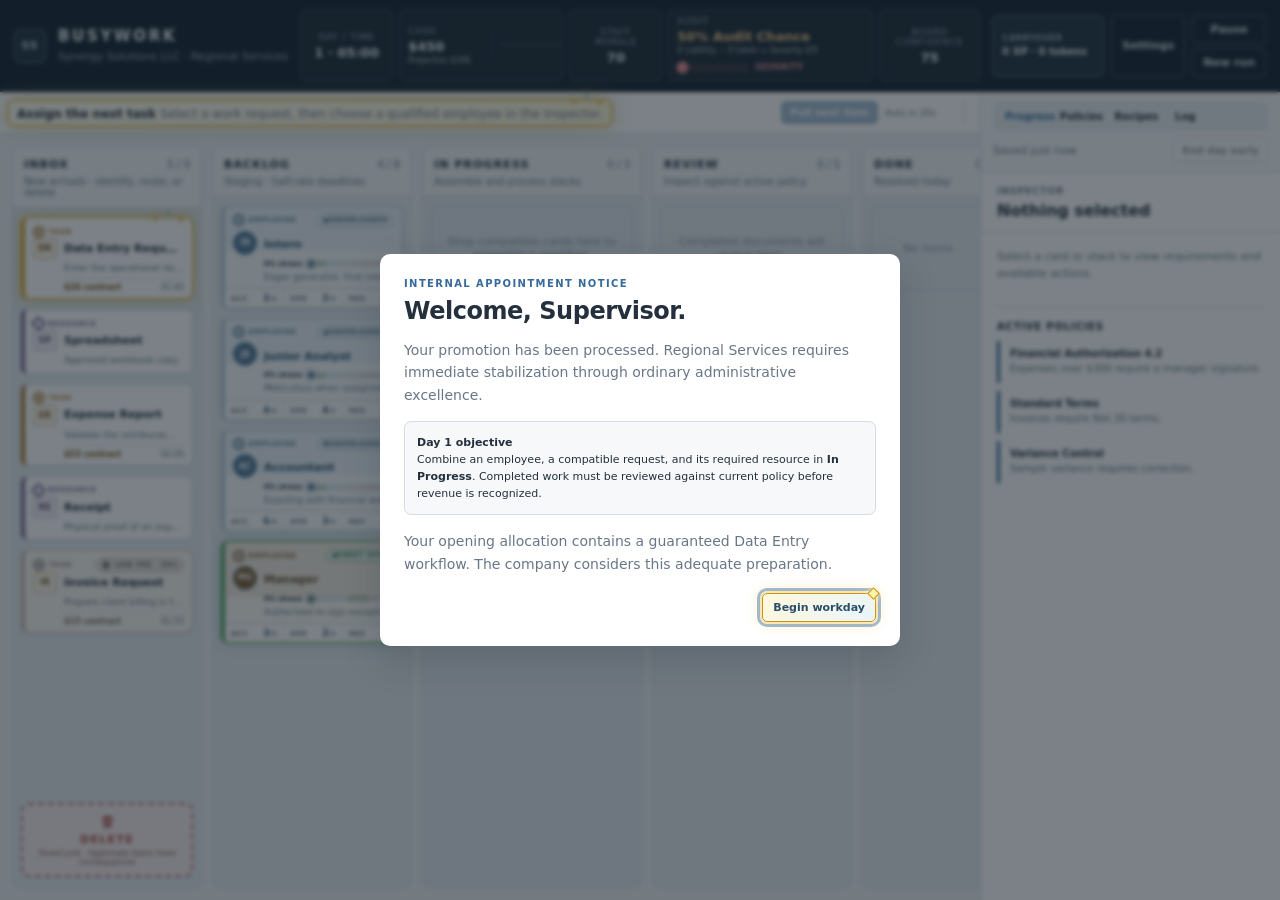
==== commit 86b1d251: "Scale permanent upgrades in five XP tiers" ====
--- a/index.html
+++ b/index.html
@@ -1251,13 +1251,13 @@
     const PRIMARY_STAT_BY_ROLE=Object.freeze({intern:'resilience',junior_analyst:'speed',accountant:'accuracy',manager:'accuracy'});
     const EXTREME_ABILITIES={accuracy:{6:['Perfectionist — Never Misses','Worker-caused fields are compliant except during Bad Vibes.'],2:['Careless — Needs Checking','Accuracy −8; violations are more likely.'],1:['Compliance Hazard — A Walking Finding','At least one applicable field is generated incorrectly.']},speed:{6:['Inbox Zero — Frighteningly Efficient','Speed +35%.'],2:['Methodical — Thoroughly Eventually','Speed −20%.'],1:['Glacial — Schedules Meetings About Starting','Speed −40%; deadlines remain unchanged.']},resilience:{6:['Unflappable — Seen Worse','Work stress −50%.'],2:['Thin-Skinned — Takes Notes Personally','Work stress +35%.'],1:['Brittle — One Email From Collapse','Stress +75%; burns out at 90.']}};
     const UPGRADES={
-      spam_scanner:{branch:'Mailroom',name:'Spam Scanner',costXp:2,text:'All junk mail displays a strong full-card glitch, including covered folder tokens.'},
-      process_lane:{branch:'Workflow Design',name:'Process Lane Annex',costXp:3,text:'+1 permanent In Progress slot.'},
-      inbox_expansion:{branch:'Mailroom',name:'Inbox Expansion',costXp:3,requires:'spam_scanner',text:'+2 permanent Inbox slots.'},
-      spam_filter:{branch:'Mailroom',name:'Spam Intake Filter',costXp:4,requires:'spam_scanner',text:'Cuts junk arrivals from 30% to 20% of each intake bag.'},
-      review_annex:{branch:'Compliance',name:'Review Annex',costXp:5,requires:'process_lane',text:'+3 permanent Review slots.'},
-      folder_tabs:{branch:'Records',name:'Six-Tab Folders',costXp:4,text:'Matching task and resource folders hold 6 cards instead of 5.'},
-      manager_triage:{branch:'People Operations',name:'Manager Triage Protocol',costXp:6,requires:'review_annex',text:'Each morning, the Manager automatically relieves 8 stress from the most stressed available worker.'}
+      spam_scanner:{branch:'Mailroom',name:'Spam Scanner',costXp:5,text:'All junk mail displays a strong full-card glitch, including covered folder tokens.'},
+      process_lane:{branch:'Workflow Design',name:'Process Lane Annex',costXp:10,text:'+1 permanent In Progress slot.'},
+      inbox_expansion:{branch:'Mailroom',name:'Inbox Expansion',costXp:15,requires:'spam_scanner',text:'+2 permanent Inbox slots.'},
+      spam_filter:{branch:'Mailroom',name:'Spam Intake Filter',costXp:20,requires:'spam_scanner',text:'Cuts junk arrivals from 30% to 20% of each intake bag.'},
+      review_annex:{branch:'Compliance',name:'Review Annex',costXp:25,requires:'process_lane',text:'+3 permanent Review slots.'},
+      folder_tabs:{branch:'Records',name:'Six-Tab Folders',costXp:30,text:'Matching task and resource folders hold 6 cards instead of 5.'},
+      manager_triage:{branch:'People Operations',name:'Manager Triage Protocol',costXp:35,requires:'review_annex',text:'Each morning, the Manager automatically relieves 8 stress from the most stressed available worker.'}
     };
     const PROCESS_SPECIALIZATIONS=Object.freeze({
       inbox_elasticity:{name:'Elastic Intake',branch:'Mailroom',levels:['Inbox capacity +1','Inbox capacity +2','Inbox capacity +3']},
@@ -2957,7 +2957,7 @@
         test('Daily close banks XP and awards a run-only Talent Point',()=>{runtime.meta.processXp=0;newRun(92,false);game.roadmap.route=['team_calibration'];endDay();const screen=document.querySelector('.talent-tree-screen');if(game.mode!=='processReward'||game.overnightRewardStage!=='talentTree'||game.xpGrantedDays.join()!=='1'||runtime.meta.processXp!==1||game.processMaturity.points!==1||!screen||screen.querySelectorAll('[data-process-invest]').length!==5||screen.querySelector('[data-upgrade]'))throw Error('Daily XP, Talent Point, or run-only Talent Tree was not awarded exactly once');if(!continueProcessReward()||game.mode!=='roadmap'||!document.querySelector('.roadmap-screen'))throw Error('Talent Tree did not continue to roadmap routing');});
         test('Early close advances remaining deadlines and relieves employee stress',()=>{newRun(171,false);const headerNewRun=document.querySelector('.header-action-stack #newRunBtn.btn.ghost'),earlyButton=document.querySelector('.inspector-actions #endDayEarlyBtn.btn.small'),tasks=Object.values(game.cardsById).filter(card=>card.kind==='task'),expiring=tasks[0],surviving=tasks[1],employee=Object.values(game.cardsById).find(card=>card.kind==='employee');if(!headerNewRun||!earlyButton||document.querySelector('.inspector-actions #newRunBtn'))throw Error('New run and early-close controls were not moved to their intended locations');moveCard(surviving.id,'backlog');expiring.deadlineRemainingMs=10000;surviving.deadlineRemainingMs=40000;employee.stress=20;employee.stressBand=0;game.dayElapsedMs=BALANCE.dayDurationMs-30000;game.mode='playing';const expiredBefore=game.statistics.tasksExpired;if(!endDayEarly())throw Error('Early close was unavailable during active play');const dialog=document.getElementById('dayEndDialog');dialog.close();if(game.mode!=='processReward'||game.dayElapsedMs!==BALANCE.dayDurationMs||game.cardsById[expiring.id]||surviving.deadlineRemainingMs!==25000||game.statistics.tasksExpired!==expiredBefore+1||employee.stress!==14)throw Error('Early close did not preserve deadline rates, normal expiry, stress relief, or end-of-day flow');});
         test('Run Process Upgrades spend Talent Points and apply all five branches',()=>{newRun(93,false);game.mode='processReward';game.processMaturity.points=10;renderProcessReward();for(const id of FIXED_PROCESS_SPECIALIZATION_IDS){if(!investProcessPoint(id)||!investProcessPoint(id))throw Error(`${id} did not accept two Talent Points`);}const card=createCard('completed_data_entry',{meta:{reward:100}}),employee=Object.values(game.cardsById).find(c=>c.templateId==='intern');game.executiveConfidence=50;game.auditRisk=50;employee.stress=50;const baseRecovery=10+Math.round((100-employee.preferredWorkPct)*.08);recoverEmployeeOvernight(employee);const audit=auditSummary();if(game.processMaturity.points!==0||COLUMN_META.inbox.capacity!==BASE_LANE_CAPACITY.inbox+2||COLUMN_META.active.capacity!==BASE_LANE_CAPACITY.active+2||recognizedPayout(card)!==110||employee.stress!==50-baseRecovery-6||audit.processReduction!==10||audit.auditChance!==40)throw Error('One or more Run Process Upgrade effects are incorrect');});
-        test('Permanent XP spending is locked until successful Day 5 review',()=>{const priorXp=runtime.meta.processXp,priorUpgrades=[...runtime.meta.unlockedUpgradeIds];try{runtime.meta.processXp=10;runtime.meta.unlockedUpgradeIds=[];newRun(193,false);game.mode='processReward';if(buyUpgrade('spam_scanner'))throw Error('Permanent upgrade was purchasable during nightly Talent Tree');game.day=5;game.mode='runEnd';renderRunEnd();if(!document.querySelector('[data-upgrade="spam_scanner"]')||!buyUpgrade('spam_scanner')||runtime.meta.processXp!==8||!runtime.meta.unlockedUpgradeIds.includes('spam_scanner'))throw Error('Quarterly Review did not unlock permanent XP spending');}finally{runtime.meta.processXp=priorXp;runtime.meta.unlockedUpgradeIds=priorUpgrades;applyRunCapacities();}});
+        test('Fresh five-day XP buys only the first permanent upgrade at Quarterly Review',()=>{const priorXp=runtime.meta.processXp,priorUpgrades=[...runtime.meta.unlockedUpgradeIds];try{runtime.meta.processXp=0;runtime.meta.unlockedUpgradeIds=[];newRun(193,false);game.mode='processReward';if(buyUpgrade('spam_scanner'))throw Error('Permanent upgrade was purchasable during nightly Talent Tree');for(let day=1;day<=5;day++){game.day=day;awardEndOfDayMeta();}game.mode='runEnd';renderRunEnd();const available=[...document.querySelectorAll('[data-upgrade]:not(:disabled)')];if(runtime.meta.processXp!==5||available.length!==1||available[0].dataset.upgrade!=='spam_scanner'||!buyUpgrade('spam_scanner')||runtime.meta.processXp!==0||!runtime.meta.unlockedUpgradeIds.includes('spam_scanner')||document.querySelector('[data-upgrade]:not(:disabled)'))throw Error('A fresh five-day wallet did not buy exactly the first 5-XP permanent upgrade');}finally{runtime.meta.processXp=priorXp;runtime.meta.unlockedUpgradeIds=priorUpgrades;applyRunCapacities();}});
         test('Audit Readiness roadmap payout waits for end of day',()=>{newRun(175,false);game.mode='roadmap';game.day=1;game.roadmap.route=['policy_sweep'];game.roadmap.selectedNodeId='audit_readiness';game.executiveConfidence=50;game.liabilities=[{source:'one'},{source:'two'}];if(!authorizeRoadmapNode('audit_readiness')||game.liabilities.length!==2||game.executiveConfidence!==50||game.day!==2)throw Error('Audit Readiness changed rewards before its workday');if(settleRoadmapPayout()!=='audit_readiness'||game.liabilities.length!==1||game.executiveConfidence!==45||settleRoadmapPayout()!==null)throw Error('Audit Readiness end-of-day payout was missing or repeated');});
         test('Progress panel distinguishes XP Talent Points location shops and token offsets',()=>{newRun(165,false);runtime.meta.processXp=4;runtime.meta.complianceTokens=2;game.processMaturity.points=1;game.liabilities=[{},{},{}];View.render();game.selected={type:'panel',id:'progress'};View.renderInspector();const overview=document.querySelector('.carryover-overview'),text=overview?.textContent||'';if(!text.includes('Day 5 Quarterly Review')||!text.includes('Talent Points')||!text.includes('Development Workshop opens the Cash stat shop')||!text.includes('Margin Review opens Night Planning')||!text.includes('Talent Pipeline opens Juiced Recruitment')||!text.includes('3 open Liability − 2 token offset = 1 effective Liability')||!text.includes('50% base → 40% effective')||overview.querySelector('[data-upgrade]'))throw Error('XP, Talent Points, location rewards, or Compliance Token explanation is incomplete');});
         test('End-of-day tracker includes only the completed location reward',()=>{const tracker=(step,total,label)=>{const node=document.querySelector('.night-progress'),pips=[...node?.querySelectorAll('.night-progress-pip')||[]],current=pips.findIndex(pip=>pip.classList.contains('current'));if(!node||pips.length!==total||current!==step-1||node.textContent.replace(/\s+/g,' ').trim()!==`${step} of ${total} · ${label}`)throw Error(`Stage tracker mismatch for ${label}`);};newRun(117,false);game.roadmap.route=['margin_review'];game.mode='processReward';renderProcessReward();tracker(1,4,'Talent Tree');continueProcessReward();tracker(2,4,'Night Planning');newRun(118,false);game.day=2;game.roadmap.route=['team_calibration','development_workshop'];game.mode='processReward';renderProcessReward();tracker(1,4,'Talent Tree');continueProcessReward();tracker(2,4,'Employee Development');newRun(119,false);game.day=3;game.roadmap.route=['team_calibration','development_workshop','talent_pipeline'];game.mode='processReward';renderProcessReward();tracker(1,4,'Talent Tree');continueProcessReward();tracker(2,4,'New Hire');game.day=5;game.roadmap.route.push('board_review');game.mode='processReward';renderProcessReward();tracker(1,2,'Talent Tree');renderRunEnd();tracker(2,2,'Quarterly review');});
